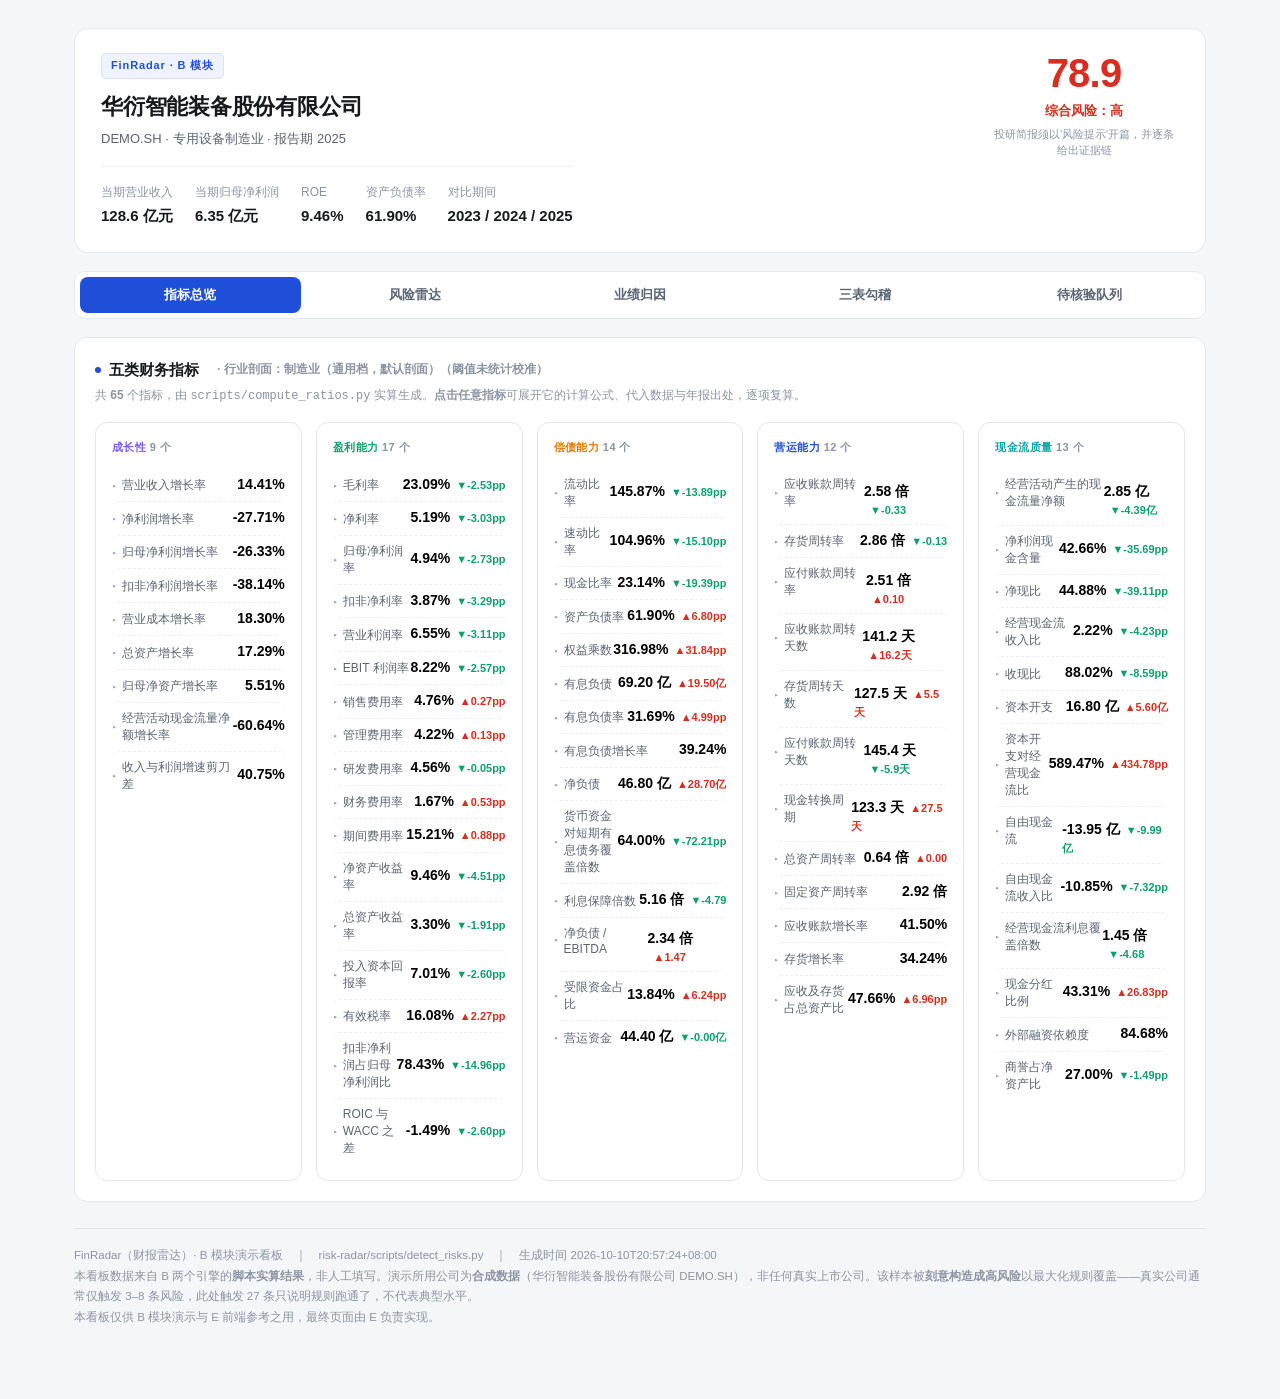
==== B_demo_dashboard.html @ 6bb314f5 "B 模块交付：财务指标计算 + 财务风险诊断（零依赖引擎 + 真实工行案例 + 三表勾稽）" ====
<!DOCTYPE html>
<html lang="zh-CN">
<head>
<meta charset="utf-8">
<meta name="viewport" content="width=device-width,initial-scale=1">
<title>FinRadar · B 模块演示看板 · 财务诊断与风险雷达</title>
<style>
:root{
  --bg:#f5f6f8; --card:#ffffff; --line:#e4e7ec; --line2:#eef0f3;
  --tx:#16191d; --tx2:#5b6472; --tx3:#8b94a3;
  --blue:#1f4fd8; --blue-l:#eef3ff;
  --red:#d92d20; --red-l:#fef3f2;
  --org:#e07b00; --org-l:#fff8ec;
  --grn:#0e9f6e; --grn-l:#ecfdf3;
  --gry:#98a2b3; --gry-l:#f4f6f8;
}
*{box-sizing:border-box;margin:0;padding:0}
body{background:var(--bg);color:var(--tx);
  font-family:-apple-system,BlinkMacSystemFont,"PingFang SC","Helvetica Neue","Microsoft YaHei",sans-serif;
  font-size:14px;line-height:1.6;-webkit-font-smoothing:antialiased}
.wrap{max-width:1180px;margin:0 auto;padding:28px 24px 72px}
a{color:var(--blue);text-decoration:none}

/* ---------- header ---------- */
.hero{background:var(--card);border:1px solid var(--line);border-radius:14px;padding:24px 26px;margin-bottom:18px}
.hero-top{display:flex;justify-content:space-between;align-items:flex-start;gap:24px;flex-wrap:wrap}
.tag{display:inline-block;font-size:11px;letter-spacing:.08em;color:var(--blue);background:var(--blue-l);
  border:1px solid #d7e2ff;border-radius:5px;padding:3px 9px;font-weight:600;margin-bottom:10px}
h1{font-size:22px;font-weight:700;letter-spacing:-.01em}
.sub{color:var(--tx2);font-size:13px;margin-top:5px}
.meta{display:flex;gap:22px;flex-wrap:wrap;margin-top:16px;padding-top:16px;border-top:1px solid var(--line2)}
.meta div{font-size:12px;color:var(--tx3)}
.meta b{display:block;font-size:15px;color:var(--tx);font-weight:600;margin-top:2px}
.gauge{text-align:center;min-width:132px}
.gauge .num{font-size:40px;font-weight:800;line-height:1;letter-spacing:-.02em}
.gauge .lv{font-size:13px;font-weight:700;margin-top:8px}
.gauge .hint{font-size:11px;color:var(--tx3);margin-top:4px;max-width:190px;line-height:1.5}

/* ---------- nav ---------- */
.nav{display:flex;gap:4px;background:var(--card);border:1px solid var(--line);border-radius:11px;
  padding:5px;margin-bottom:18px;position:sticky;top:12px;z-index:20}
.nav button{flex:1;border:0;background:transparent;padding:9px 6px;border-radius:8px;font-size:13px;
  color:var(--tx2);cursor:pointer;font-weight:600;font-family:inherit;transition:.15s}
.nav button:hover{background:var(--gry-l)}
.nav button.on{background:var(--blue);color:#fff}

/* ---------- generic ---------- */
section{display:none}
section.on{display:block}
.card{background:var(--card);border:1px solid var(--line);border-radius:13px;padding:20px;margin-bottom:16px}
.card h2{font-size:15px;font-weight:700;margin-bottom:4px;display:flex;align-items:center;gap:8px}
.card h2 .dot{width:6px;height:6px;border-radius:50%;background:var(--blue)}
.card .desc{font-size:12px;color:var(--tx3);margin-bottom:16px}
.card .warn{background:var(--blue-l);border:1px solid #d5e2ff;border-radius:8px;
  padding:10px 12px;font-size:12px;color:var(--tx2);margin-bottom:16px;line-height:1.65}
.mrow.na{opacity:.55}
.na-tag{font-size:10px;font-weight:700;color:var(--tx3);background:var(--gry-l);
  border:1px solid var(--line);border-radius:4px;padding:1px 6px}
.grid{display:grid;gap:14px}
.g4{grid-template-columns:repeat(4,1fr)}
.g2{grid-template-columns:repeat(2,1fr)}
.g5{grid-template-columns:repeat(5,1fr)}
@media(max-width:960px){.g4,.g5,.g2{grid-template-columns:repeat(2,1fr)}}

/* ---------- metric card ---------- */
.mc{background:var(--card);border:1px solid var(--line);border-radius:12px;padding:16px}
.mc .cat{font-size:11px;font-weight:700;letter-spacing:.04em;color:var(--blue);margin-bottom:12px}
.mc .cat.growth{color:#7a5af8}.mc .cat.profitability{color:#0e9f6e}
.mc .cat.solvency{color:#e07b00}.mc .cat.efficiency{color:#1f4fd8}.mc .cat.cashflow_quality{color:#0ba5a5}
.mrow{display:flex;justify-content:space-between;align-items:baseline;padding:7px 0;
  border-top:1px dashed var(--line2);width:100%;background:none;border-left:0;border-right:0;border-bottom:0;
  font-family:inherit;cursor:pointer;text-align:left;border-radius:6px;transition:background .12s}
.mrow:hover{background:var(--blue-l)}
.mrow:first-of-type{border-top:0}
.mrow:focus-visible{outline:2px solid var(--blue);outline-offset:2px}
.mrow .k{font-size:12px;color:var(--tx2);display:flex;align-items:center;gap:5px}
.mrow .k::before{content:'▸';font-size:9px;color:var(--tx3);transition:transform .15s}
.mrow[aria-expanded="true"]{background:var(--blue-l)}
.mrow[aria-expanded="true"] .k{color:var(--blue);font-weight:700}
.mrow[aria-expanded="true"] .k::before{transform:rotate(90deg);color:var(--blue)}
.mrow .v{font-variant-numeric:tabular-nums;font-weight:700;font-size:14px}
.mrow .d{font-size:11px;font-variant-numeric:tabular-nums;margin-left:6px;font-weight:600}
.up{color:var(--red)}.dn{color:var(--grn)}.flat{color:var(--tx3)}

/* ---------- 指标详情（点击展开） ---------- */
.mdet{background:var(--blue-l);border:1px solid #d5e2ff;border-radius:9px;
  padding:11px 13px;margin:6px 0 8px;animation:fadeIn .16s ease}
@keyframes fadeIn{from{opacity:0;transform:translateY(-3px)}to{opacity:1;transform:none}}
.mf{margin-bottom:9px}
.mf:last-of-type{margin-bottom:0}
.mdet-h{display:flex;align-items:baseline;justify-content:space-between;gap:10px;
  padding-bottom:8px;margin-bottom:10px;border-bottom:1px solid #d5e2ff}
.mdet-h b{font-size:13px;color:var(--tx)}
.mdet-c{font-size:10.5px;color:var(--tx3);font-family:ui-monospace,SFMono-Regular,Menlo,Consolas,monospace}
.mf .ml{display:block;font-size:10px;font-weight:700;letter-spacing:.05em;
  color:var(--blue);margin-bottom:4px}
.mf code{display:block;background:#fff;border:1px solid #e0e8ff;border-radius:6px;
  padding:6px 9px;font-size:11.5px;color:var(--tx2);line-height:1.55;
  font-family:ui-monospace,SFMono-Regular,Menlo,Consolas,monospace;word-break:break-all}
.mt{width:100%;border-collapse:collapse;font-size:11.5px}
.mt th{text-align:left;font-weight:700;color:var(--tx3);padding:3px 8px 4px 0;
  border-bottom:1px solid #dbe4fb;font-size:10px}
.mt td{padding:3px 8px 3px 0;color:var(--tx2);border-bottom:1px solid #e8eefc;vertical-align:top}
.mt tr:last-child td{border-bottom:0}
.mt .mv{text-align:right;font-variant-numeric:tabular-nums;font-weight:700;color:var(--tx);white-space:nowrap}
.mt .ms{color:var(--tx3);font-size:10.5px;white-space:nowrap}
.mnote{font-size:10.5px;color:var(--tx3);background:#fff;border:1px dashed #d5e2ff;
  border-radius:6px;padding:5px 8px;margin-top:8px;line-height:1.55}

/* ---------- risk summary ---------- */
.sum{display:grid;grid-template-columns:repeat(4,1fr);gap:12px;margin-bottom:16px}
@media(max-width:960px){.sum{grid-template-columns:repeat(2,1fr)}}
.sc{border:1px solid var(--line);border-radius:11px;padding:14px 16px;background:var(--card)}
.sc .l{font-size:12px;color:var(--tx3)}
.sc .n{font-size:26px;font-weight:800;margin-top:3px;font-variant-numeric:tabular-nums}
.sc.h .n{color:var(--red)}.sc.m .n{color:var(--org)}.sc.p .n{color:var(--grn)}.sc.x .n{color:var(--gry)}

.bar{display:flex;height:26px;border-radius:7px;overflow:hidden;margin:10px 0 8px;background:var(--line2)}
.bar span{display:block;height:100%}
.legend{display:flex;gap:16px;font-size:11px;color:var(--tx2);flex-wrap:wrap}
.legend i{display:inline-block;width:9px;height:9px;border-radius:2px;margin-right:5px;vertical-align:-1px}

table{width:100%;border-collapse:collapse;font-size:12px;margin-top:12px}
th{text-align:left;padding:8px 10px;background:var(--gry-l);color:var(--tx2);font-weight:600;
   border-bottom:1px solid var(--line);white-space:nowrap}
td{padding:8px 10px;border-bottom:1px solid var(--line2);font-variant-numeric:tabular-nums}
tr:last-child td{border-bottom:0}

/* ---------- risk item ---------- */
.filters{display:flex;gap:7px;flex-wrap:wrap;margin-bottom:14px}
.filters button{border:1px solid var(--line);background:var(--card);border-radius:8px;padding:6px 13px;
  font-size:12px;color:var(--tx2);cursor:pointer;font-weight:600;font-family:inherit}
.filters button.on{background:var(--tx);border-color:var(--tx);color:#fff}
.ri{border:1px solid var(--line);border-radius:11px;background:var(--card);margin-bottom:9px;overflow:hidden}
.ri.pass{opacity:.62}
.ri-head{display:flex;align-items:center;gap:11px;padding:13px 15px;cursor:pointer;user-select:none}
.ri-head:hover{background:#fafbfc}
.badge{flex:0 0 auto;font-size:11px;font-weight:700;border-radius:5px;padding:3px 8px;white-space:nowrap}
.b-high{background:var(--red-l);color:var(--red);border:1px solid #fda29b}
.b-medium{background:var(--org-l);color:var(--org);border:1px solid #f7d9a0}
.b-low{background:var(--grn-l);color:var(--grn);border:1px solid #a6f4c5}
.b-pass{background:var(--gry-l);color:var(--gry);border:1px solid var(--line)}
.b-ne{background:#f4f6f8;color:var(--tx2);border:1px solid var(--line);border-style:dashed}
.ri-title{flex:1;min-width:0}
.ri-title .t{font-size:13.5px;font-weight:600}
.ri-title .c{font-size:11px;color:var(--tx3);margin-top:1px}
.ri-id{font-size:11px;color:var(--tx3);font-weight:700;flex:0 0 auto}
.arrow{flex:0 0 auto;color:var(--tx3);font-size:11px;transition:transform .18s}
.ri.open .arrow{transform:rotate(90deg)}
.ri-body{display:none;padding:0 15px 16px;border-top:1px solid var(--line2)}
.ri.open .ri-body{display:block}
.expl{background:#fafbfc;border-left:3px solid var(--blue);border-radius:0 7px 7px 0;
  padding:11px 13px;margin:14px 0;font-size:13px;line-height:1.75}
.step{margin:14px 0}
.step .sh{font-size:12px;font-weight:700;color:var(--tx);margin-bottom:7px;display:flex;align-items:center;gap:7px}
.step .sn{width:17px;height:17px;border-radius:4px;background:var(--blue);color:#fff;font-size:10px;
  display:inline-flex;align-items:center;justify-content:center;font-weight:700}
.chips{display:flex;gap:7px;flex-wrap:wrap}
.chip{background:var(--gry-l);border:1px solid var(--line);border-radius:6px;padding:5px 9px;font-size:11.5px}
.chip b{font-weight:700;font-variant-numeric:tabular-nums}
.chip .pg{color:var(--blue);font-weight:600;margin-left:5px}
.fml{background:#0f1729;color:#c8d3e6;border-radius:8px;padding:11px 13px;font-size:12px;
  font-family:ui-monospace,SFMono-Regular,Menlo,monospace;overflow-x:auto;line-height:1.7}
.fml .cm{color:#6b7a99}
ul.acts{margin:0;padding-left:17px}
ul.acts li{font-size:12.5px;color:var(--tx2);margin-bottom:5px;line-height:1.65}
.tagline{font-size:11px;color:var(--tx3);margin-top:8px}

/* ---------- attribution ---------- */
.attr{display:grid;grid-template-columns:1fr 1fr;gap:14px}
@media(max-width:960px){.attr{grid-template-columns:1fr}}
.abox{border:1px solid var(--line);border-radius:11px;padding:15px}
.abox h3{font-size:13px;font-weight:700;margin-bottom:3px}
.abox p.h{font-size:11.5px;color:var(--tx3);margin-bottom:12px;line-height:1.6}
.wrow{display:flex;align-items:center;gap:10px;margin-bottom:8px;font-size:12px}
.wrow .wl{flex:0 0 92px;color:var(--tx2)}
.wrow .wb{flex:1;height:19px;background:var(--line2);border-radius:4px;position:relative;overflow:hidden}
.wrow .wf{position:absolute;top:0;height:100%;border-radius:4px}
.wrow .wv{flex:0 0 78px;text-align:right;font-variant-numeric:tabular-nums;font-weight:700}
.cb{display:flex;justify-content:space-between;padding:6px 0;border-bottom:1px dashed var(--line2);font-size:12.5px}
.cb:last-child{border-bottom:0}
.cb .ck{color:var(--tx2)}
.cb .cv{font-variant-numeric:tabular-nums;font-weight:700}
.cb.sum-row{border-top:1px solid var(--line);border-bottom:0;margin-top:4px;padding-top:9px;font-weight:700}

/* ---------- 三表勾稽 ---------- */
.kdet-btn{background:none;border:0;padding:0;font-family:inherit;font-size:11.5px;font-weight:700;
  color:var(--blue);cursor:pointer;border-radius:5px;transition:background .12s}
.kdet-btn:hover{background:var(--blue-l)}
.kdet-btn:focus-visible{outline:2px solid var(--blue);outline-offset:2px}
.kdet{background:var(--blue-l);border:1px solid #d5e2ff;border-radius:8px;padding:9px 11px;margin-top:7px}
.kdet .cb{border-bottom-color:#e8eefc;font-size:11.5px;padding:4px 0}
.kdet .cb .cv{white-space:nowrap}

/* ---------- queue ---------- */
.q{border:1px solid var(--line);border-left:3px solid var(--org);border-radius:0 9px 9px 0;
  padding:12px 14px;margin-bottom:9px;background:var(--card)}
.q .qt{font-size:13px;font-weight:600}
.q .qr{font-size:12px;color:var(--tx2);margin-top:4px;line-height:1.65}
.q .qs{font-size:11.5px;color:var(--tx3);margin-top:5px}
.empty{padding:26px;text-align:center;color:var(--tx3);font-size:13px;background:var(--gry-l);
  border-radius:10px;border:1px dashed var(--line)}
.foot{margin-top:26px;padding-top:16px;border-top:1px solid var(--line);font-size:11.5px;color:var(--tx3);line-height:1.8}
</style>
</head>
<body>
<div class="wrap">

  <div class="hero">
    <div class="hero-top">
      <div>
        <span class="tag">FinRadar · B 模块</span>
        <h1 id="co-name">—</h1>
        <div class="sub" id="co-sub">—</div>
        <div class="meta" id="co-meta"></div>
      </div>
      <div class="gauge">
        <div class="num" id="g-num">—</div>
        <div class="lv" id="g-lv">—</div>
        <div class="hint" id="g-hint">—</div>
      </div>
    </div>
  </div>

  <div class="nav">
    <button class="on" data-s="s1">指标总览</button>
    <button data-s="s2">风险雷达</button>
    <button data-s="s3">业绩归因</button>
    <button data-s="s5">三表勾稽</button>
    <button data-s="s4">待核验队列</button>
  </div>

  <!-- ============ 1. 指标总览 ============ -->
  <section id="s1" class="on">
    <div class="card">
      <h2><span class="dot"></span>五类财务指标<span id="m-prof" style="font-size:12px;font-weight:600;color:var(--tx3);margin-left:10px"></span></h2>
      <div class="desc">共 <b id="m-count">—</b> 个指标，由 <code>scripts/compute_ratios.py</code> 实算生成。<b>点击任意指标</b>可展开它的计算公式、代入数据与年报出处，逐项复算。</div>
      <div class="warn" id="m-note" style="display:none"></div>
      <div class="grid g5" id="m-grid"></div>
    </div>
  </section>

  <!-- ============ 2. 风险雷达 ============ -->
  <section id="s2">
    <div class="card">
      <h2><span class="dot" style="background:var(--red)"></span>风险概览</h2>
      <div class="desc">规则库 <code>risk_rules.json</code> 共 <b id="r-total">—</b> 条。未触发的规则同样输出，用于证明「查过且无异常」。</div>
      <div class="sum" id="r-sum"></div>
      <div class="bar" id="r-bar"></div>
      <div class="legend">
        <span><i style="background:var(--red)"></i>重大</span>
        <span><i style="background:var(--org)"></i>关注</span>
        <span><i style="background:var(--grn)"></i>通过</span>
        <span><i style="background:var(--gry)"></i>不可评估</span>
      </div>
      <table id="r-cat"><thead><tr><th>类别</th><th>触发</th><th>重大</th><th>关注</th><th>提示</th></tr></thead><tbody></tbody></table>
    </div>

    <div class="card">
      <h2><span class="dot" style="background:var(--org)"></span>风险清单</h2>
      <div class="desc">点击任意一条展开完整证据链：<b>数据 → 计算 → 出处 → 判断 → 归因 → 建议</b>。这是 E 前端「Risk Radar」页面的数据基础。</div>
      <div class="filters" id="filters">
        <button class="on" data-f="all">全部</button>
        <button data-f="high">重大</button>
        <button data-f="medium">关注</button>
        <button data-f="passed">通过</button>
        <button data-f="not_evaluable">不可评估</button>
      </div>
      <div id="r-list"></div>
    </div>
  </section>

  <!-- ============ 3. 业绩归因 ============ -->
  <section id="s3">
    <div class="card">
      <h2><span class="dot" style="background:#7a5af8"></span>三段业绩归因</h2>
      <div class="desc">分工文档要求 B 做「指标变动的原因分析、业绩归因」。三段分别回答：ROE 变动由什么驱动、利润变动由什么驱动、钱去哪了。</div>
      <div class="attr">
        <div class="abox">
          <h3>① 杜邦分解 —— ROE 变动由什么驱动</h3>
          <p class="h">ROE = 净利率 × 总资产周转率 × 权益乘数（平均口径，三项相乘严格闭合）</p>
          <div id="a-dupont"></div>
        </div>
        <div class="abox">
          <h3>② 营业利润桥 —— 利润变动由什么驱动</h3>
          <p class="h">规模效应 + 毛利率效应 + 费用率效应 + 其他 = Δ营业利润（单位：亿元）</p>
          <div id="a-bridge"></div>
        </div>
      </div>
      <div class="abox" style="margin-top:14px">
        <h3>③ 净利润 → 经营现金流桥 —— 利润和现金的缺口从哪来</h3>
        <p class="h">按间接法逐项拆解，最后一项倒轧。单位：亿元</p>
        <div id="a-cash"></div>
      </div>
    </div>
  </section>

  <!-- ============ 4. 待核验队列 ============ -->
  <section id="s4">
    <div class="card">
      <h2><span class="dot" style="background:var(--gry)"></span>待核验队列</h2>
      <div class="desc">所有「算不出来」的项目都停在这里，等待人工确认后重算下游。<b>绝不因为算不出来就默认安全。</b></div>
      <div id="q-list"></div>
    </div>
  </section>

  <!-- ============ 5. 三表勾稽自检 ============ -->
  <section id="s5">
    <div class="card">
      <h2><span class="dot" style="background:#0d9488"></span>三表勾稽自检</h2>
      <div class="desc">
        检验三张报表之间的恒等关系，用来<b>在算指标之前先验证抽取结果是否可信</b>。
        任一项差异超过对应科目绝对值的 <b>1%</b> 即判为不平，进待核验队列。
        <b>B 只负责查出不平，不自动修正</b>——修数归 A。
      </div>
      <div class="sum" id="k-sum"></div>
      <div id="k-list"></div>
    </div>
  </section>

  <div class="foot" id="foot"></div>
</div>

<script id="payload" type="application/json">{"diag":{"schema_version":"finradar.diagnosis/1.0","generated_at":"2026-10-10T20:57:23+08:00","generator":"financial-diagnosis/scripts/compute_ratios.py","company":{"name":"华衍智能装备股份有限公司","ticker":"DEMO.SH","industry":"专用设备制造业","report_period":"2025","report_source":"2025年年度报告"},"period":{"current":"2025","previous":"2024","all":["2023","2024","2025"]},"meta":{"default_unit":"亿元","currency":"CNY","periods":["2023","2024","2025"],"report_period":"2025","wacc":0.085,"days_in_year":365,"industry":"专用设备制造业","industry_gross_margin_benchmark":null,"audit_opinion":"标准无保留意见"},"industry_profile":"general","assumptions":{"wacc":0.085,"days_in_year":365.0,"average_balance":"所有周转率 / 回报率类指标的分母一律使用 (期初 + 期末) / 2","unit_normalized_to":"元"},"derived":{"2023":{"gross_profit":2440000000.0,"ebit":1020000000.0,"effective_tax_rate":0.134078,"ebitda":1805000000.0,"nopat":883240223.463687,"interest_bearing_debt":4460000000.0,"short_term_interest_bearing_debt":1980000000.0,"net_debt":1570000000.0,"invested_capital":10270000000.0,"working_capital":3959999999.999999,"ar_total":4040000000.0,"fcf":-218000000.0,"period_expense":1410000000.0},"2024":{"gross_profit":2880000000.000001,"ebit":1213000000.0,"effective_tax_rate":0.13806,"ebitda":2073000000.0,"nopat":1045533582.089552,"interest_bearing_debt":4970000000.0,"short_term_interest_bearing_debt":2320000000.0,"net_debt":1810000000.0,"invested_capital":11500000000.0,"working_capital":4440000000.0,"ar_total":4630000000.0,"fcf":-396000000.0,"period_expense":1611000000.0},"2025":{"gross_profit":2970000000.0,"ebit":1057000000.0,"effective_tax_rate":0.160804,"ebitda":1997000000.0,"nopat":887030150.753769,"interest_bearing_debt":6920000000.0,"short_term_interest_bearing_debt":3500000000.0,"net_debt":4680000000.0,"invested_capital":13810000000.0,"working_capital":4439999999.999998,"ar_total":6450000000.0,"fcf":-1395000000.0,"period_expense":1956000000.0}},"ratios":{"growth":{"revenue_growth":{"value":0.144128,"unit":"ratio","formula":"营业收入（本期）/ 营业收入（上期）- 1","inputs":{"revenue_t":12860000000.0,"revenue_t_1":11240000000.0},"prev":null,"delta":null,"higher_is_better":true,"status":"ok","inputs_prev":{"revenue_t":11240000000.0,"revenue_t_1":9860000000.0}},"net_income_growth":{"value":-0.277056,"unit":"ratio","formula":"净利润（本期）/ 净利润（上期）- 1","inputs":{"net_income_t":668000000.0,"net_income_t_1":924000000.0},"prev":null,"delta":null,"higher_is_better":true,"status":"ok","inputs_prev":{"net_income_t":924000000.0,"net_income_t_1":775000000.0}},"net_income_parent_growth":{"value":-0.263341,"unit":"ratio","formula":"归母净利润（本期）/ 归母净利润（上期）- 1","inputs":{"ni_parent_t":635000000.0,"ni_parent_t_1":862000000.0},"prev":null,"delta":null,"higher_is_better":true,"status":"ok","inputs_prev":{"ni_parent_t":null,"ni_parent_t_1":null}},"net_income_deducted_growth":{"value":-0.381366,"unit":"ratio","formula":"扣非净利润（本期）/ 扣非净利润（上期）- 1","inputs":{"ni_ded_t":498000000.0,"ni_ded_t_1":805000000.0},"prev":null,"delta":null,"higher_is_better":true,"status":"ok","inputs_prev":{"ni_ded_t":null,"ni_ded_t_1":null}},"cost_of_revenue_growth":{"value":0.183014,"unit":"ratio","formula":"营业成本（本期）/ 营业成本（上期）- 1","inputs":{"cogs_t":9890000000.0,"cogs_t_1":8359999999.999999},"prev":null,"delta":null,"status":"ok","inputs_prev":{"cogs_t":null,"cogs_t_1":null}},"total_assets_growth":{"value":0.172932,"unit":"ratio","formula":"总资产（本期）/ 总资产（上期）- 1","inputs":{"ta_t":21840000000.0,"ta_t_1":18620000000.0},"prev":null,"delta":null,"status":"ok","inputs_prev":{"ta_t":null,"ta_t_1":null}},"equity_parent_growth":{"value":0.05513,"unit":"ratio","formula":"归母净资产（本期）/ 归母净资产（上期）- 1","inputs":{"eq_t":6890000000.000001,"eq_t_1":6530000000.0},"prev":null,"delta":null,"status":"ok","inputs_prev":{"eq_t":null,"eq_t_1":null}},"ocf_growth":{"value":-0.606354,"unit":"ratio","formula":"经营活动现金流量净额（本期）/ 经营活动现金流量净额（上期）- 1","inputs":{"ocf_t":285000000.0,"ocf_t_1":724000000.0},"prev":null,"delta":null,"higher_is_better":true,"status":"ok","inputs_prev":{"ocf_t":724000000.0,"ocf_t_1":642000000.0}},"profit_revenue_scissors":{"value":0.407469,"unit":"ratio","formula":"收入增速 - 归母净利润增速（>0 表示增收不增利）","inputs":{"revenue_growth":0.144128,"net_income_parent_growth":-0.263341},"prev":null,"delta":null,"higher_is_better":false,"status":"ok","inputs_prev":{"revenue_growth":null,"net_income_parent_growth":null}}},"profitability":{"gross_margin":{"value":0.230949,"unit":"ratio","formula":"(营业收入 - 营业成本) / 营业收入","inputs":{"revenue":12860000000.0,"cost_of_revenue":9890000000.0},"prev":0.256228,"delta":-0.025279,"higher_is_better":true,"status":"ok","inputs_prev":{"revenue":11240000000.0,"cost_of_revenue":8359999999.999999}},"net_margin":{"value":0.051944,"unit":"ratio","formula":"净利润 / 营业收入","inputs":{"net_income":668000000.0,"revenue":12860000000.0},"prev":0.082206,"delta":-0.030262,"higher_is_better":true,"status":"ok","inputs_prev":{"net_income":924000000.0,"revenue":11240000000.0}},"net_margin_parent":{"value":0.049378,"unit":"ratio","formula":"归母净利润 / 营业收入","inputs":{"net_income_parent":635000000.0,"revenue":12860000000.0},"prev":0.07669,"delta":-0.027312,"higher_is_better":true,"status":"ok","inputs_prev":{"net_income_parent":862000000.0,"revenue":11240000000.0}},"net_margin_deducted":{"value":0.038725,"unit":"ratio","formula":"扣非净利润 / 营业收入","inputs":{"net_income_deducted":498000000.0,"revenue":12860000000.0},"prev":0.071619,"delta":-0.032894,"higher_is_better":true,"status":"ok","inputs_prev":{"net_income_deducted":805000000.0,"revenue":11240000000.0}},"operating_margin":{"value":0.065474,"unit":"ratio","formula":"营业利润 / 营业收入","inputs":{"operating_profit":842000000.0,"revenue":12860000000.0},"prev":0.09653,"delta":-0.031056,"higher_is_better":true,"status":"ok","inputs_prev":{"operating_profit":1085000000.0,"revenue":11240000000.0}},"ebit_margin":{"value":0.082193,"unit":"ratio","formula":"EBIT / 营业收入，EBIT = 营业利润 + 财务费用","inputs":{"ebit":1057000000.0,"revenue":12860000000.0},"prev":0.107918,"delta":-0.025725,"higher_is_better":true,"status":"ok","inputs_prev":{"ebit":1213000000.0,"revenue":11240000000.0}},"selling_expense_ratio":{"value":0.047589,"unit":"ratio","formula":"销售费用 / 营业收入","inputs":{"selling_expense":612000000.0,"revenue":12860000000.0},"prev":0.044929,"delta":0.002661,"higher_is_better":false,"status":"ok","inputs_prev":{"selling_expense":505000000.0,"revenue":11240000000.0}},"admin_expense_ratio":{"value":0.042224,"unit":"ratio","formula":"管理费用 / 营业收入","inputs":{"admin_expense":543000000.0,"revenue":12860000000.0},"prev":0.040925,"delta":0.001299,"higher_is_better":false,"status":"ok","inputs_prev":{"admin_expense":460000000.0,"revenue":11240000000.0}},"rd_expense_ratio":{"value":0.045568,"unit":"ratio","formula":"研发费用 / 营业收入","inputs":{"rd_expense":586000000.0,"revenue":12860000000.0},"prev":0.046085,"delta":-0.000518,"status":"ok","inputs_prev":{"rd_expense":518000000.0,"revenue":11240000000.0}},"finance_expense_ratio":{"value":0.016719,"unit":"ratio","formula":"财务费用 / 营业收入","inputs":{"finance_expense":215000000.0,"revenue":12860000000.0},"prev":0.011388,"delta":0.005331,"higher_is_better":false,"status":"ok","inputs_prev":{"finance_expense":128000000.0,"revenue":11240000000.0}},"period_expense_ratio":{"value":0.1521,"unit":"ratio","formula":"(销售+管理+研发+财务费用) / 营业收入","inputs":{"period_expense":1956000000.0,"revenue":12860000000.0},"prev":0.143327,"delta":0.008772,"higher_is_better":false,"status":"ok","inputs_prev":{"period_expense":1611000000.0,"revenue":11240000000.0}},"roe":{"value":0.094635,"unit":"ratio","formula":"归母净利润 / ((期初归母净资产 + 期末归母净资产) / 2)","inputs":{"net_income_parent":635000000.0,"avg_equity_parent":6710000000.0},"prev":0.139708,"delta":-0.045073,"higher_is_better":true,"status":"ok","inputs_prev":{"net_income_parent":862000000.0,"avg_equity_parent":6170000000.0}},"roa":{"value":0.03302,"unit":"ratio","formula":"净利润 / 平均总资产（净利润含少数股东损益，与总资产口径匹配）","inputs":{"net_income":668000000.0,"avg_total_assets":20230000000.0},"prev":0.0521,"delta":-0.01908,"higher_is_better":true,"status":"ok","inputs_prev":{"net_income":924000000.0,"avg_total_assets":17735000000.0}},"roic":{"value":0.070093,"unit":"ratio","formula":"NOPAT / 平均投入资本；NOPAT = EBIT x (1 - 有效税率)；投入资本 = 有息负债 + 归母净资产","inputs":{"nopat":887030150.753769,"avg_invested_capital":12655000000.0},"prev":0.096053,"delta":-0.025959,"higher_is_better":true,"status":"ok","inputs_prev":{"nopat":1045533582.089552,"avg_invested_capital":null}},"effective_tax_rate":{"value":0.160804,"unit":"ratio","formula":"所得税费用 / 利润总额","inputs":{"income_tax_expense":128000000.0,"pretax_profit":796000000.0},"prev":0.13806,"delta":0.022744,"status":"ok","inputs_prev":{"income_tax_expense":148000000.0,"pretax_profit":1072000000.0}},"deducted_to_parent":{"value":0.784252,"unit":"ratio","formula":"扣非净利润 / 归母净利润（衡量盈利含金量）","inputs":{"net_income_deducted":498000000.0,"net_income_parent":635000000.0},"prev":0.933875,"delta":-0.149623,"higher_is_better":true,"status":"ok","inputs_prev":{"net_income_deducted":805000000.0,"net_income_parent":862000000.0}},"roic_minus_wacc":{"value":-0.014907,"unit":"ratio","formula":"ROIC - WACC（<0 表示当期未创造经济价值）","inputs":{"roic":0.070093,"wacc":0.085},"prev":0.011053,"delta":-0.025959,"higher_is_better":true,"status":"ok","inputs_prev":{"roic":null,"wacc":0.085}}},"solvency":{"current_ratio":{"value":1.458678,"unit":"ratio","formula":"流动资产 / 流动负债","inputs":{"total_current_assets":14119999999.999998,"total_current_liabilities":9680000000.0},"prev":1.597577,"delta":-0.1389,"higher_is_better":true,"status":"ok","inputs_prev":{"total_current_assets":11870000000.0,"total_current_liabilities":7430000000.0}},"quick_ratio":{"value":1.049587,"unit":"ratio","formula":"(流动资产 - 存货) / 流动负债","inputs":{"total_current_assets":14119999999.999998,"inventory":3960000000.0,"total_current_liabilities":9680000000.0},"prev":1.200538,"delta":-0.150952,"higher_is_better":true,"status":"ok","inputs_prev":{"total_current_assets":11870000000.0,"inventory":2950000000.0,"total_current_liabilities":7430000000.0}},"cash_ratio":{"value":0.231405,"unit":"ratio","formula":"货币资金 / 流动负债","inputs":{"cash_and_equivalents":2240000000.0,"total_current_liabilities":9680000000.0},"prev":0.425303,"delta":-0.193898,"higher_is_better":true,"status":"ok","inputs_prev":{"cash_and_equivalents":3160000000.0,"total_current_liabilities":7430000000.0}},"debt_to_assets":{"value":0.619048,"unit":"ratio","formula":"总负债 / 总资产","inputs":{"total_liabilities":13519999999.999998,"total_assets":21840000000.0},"prev":0.55102,"delta":0.068027,"higher_is_better":false,"status":"ok","inputs_prev":{"total_liabilities":10260000000.0,"total_assets":18620000000.0}},"equity_multiplier":{"value":3.169811,"unit":"ratio","formula":"总资产 / 归母净资产（期末口径，杜邦分解用平均口径）","inputs":{"total_assets":21840000000.0,"equity_parent":6890000000.000001},"prev":2.851455,"delta":0.318356,"status":"ok","inputs_prev":{"total_assets":18620000000.0,"equity_parent":6530000000.0}},"interest_bearing_debt":{"value":6920000000.0,"unit":"CNY","formula":"短期借款 + 一年内到期非流动负债 + 长期借款 + 应付债券","inputs":{"short_term_borrowings":2860000000.0,"current_portion_lt_debt":640000000.0,"long_term_borrowings":3420000000.0,"bonds_payable":0.0},"prev":4970000000.0,"delta":1950000000.0,"status":"ok","inputs_prev":{"short_term_borrowings":1840000000.0,"current_portion_lt_debt":480000000.0,"long_term_borrowings":2650000000.0,"bonds_payable":0.0}},"interest_bearing_debt_ratio":{"value":0.31685,"unit":"ratio","formula":"有息负债 / 总资产","inputs":{"interest_bearing_debt":6920000000.0,"total_assets":21840000000.0},"prev":0.266917,"delta":0.049933,"higher_is_better":false,"status":"ok","inputs_prev":{"interest_bearing_debt":4970000000.0,"total_assets":18620000000.0}},"interest_bearing_debt_growth":{"value":0.392354,"unit":"ratio","formula":"有息负债（本期）/ 有息负债（上期）- 1","inputs":{"ibd_t":6920000000.0,"ibd_t_1":4970000000.0},"prev":null,"delta":null,"higher_is_better":false,"status":"ok","inputs_prev":{"ibd_t":null,"ibd_t_1":null}},"net_debt":{"value":4680000000.0,"unit":"CNY","formula":"有息负债 - 货币资金","inputs":{"interest_bearing_debt":6920000000.0,"cash_and_equivalents":2240000000.0},"prev":1810000000.0,"delta":2870000000.0,"status":"ok","inputs_prev":{"interest_bearing_debt":4970000000.0,"cash_and_equivalents":3160000000.0}},"cash_to_short_term_debt":{"value":0.64,"unit":"ratio","formula":"货币资金 / (短期借款 + 一年内到期非流动负债)","inputs":{"cash_and_equivalents":2240000000.0,"short_term_interest_bearing_debt":3500000000.0},"prev":1.362069,"delta":-0.722069,"higher_is_better":true,"status":"ok","inputs_prev":{"cash_and_equivalents":3160000000.0,"short_term_interest_bearing_debt":2320000000.0}},"interest_coverage":{"value":5.156098,"unit":"x","formula":"EBIT / 利息费用","inputs":{"ebit":1057000000.0,"interest_expense":205000000.0},"prev":9.942623,"delta":-4.786525,"higher_is_better":true,"status":"ok","inputs_prev":{"ebit":1213000000.0,"interest_expense":122000000.0}},"net_debt_to_ebitda":{"value":2.343515,"unit":"x","formula":"净负债 / EBITDA","inputs":{"net_debt":4680000000.0,"ebitda":1997000000.0},"prev":0.873131,"delta":1.470385,"higher_is_better":false,"status":"ok","inputs_prev":{"net_debt":1810000000.0,"ebitda":2073000000.0}},"restricted_cash_ratio":{"value":0.138393,"unit":"ratio","formula":"受限货币资金 / 货币资金","inputs":{"restricted_cash":310000000.0,"cash_and_equivalents":2240000000.0},"prev":0.075949,"delta":0.062443,"higher_is_better":false,"status":"ok","inputs_prev":{"restricted_cash":240000000.0,"cash_and_equivalents":3160000000.0}},"working_capital":{"value":4439999999.999998,"unit":"CNY","formula":"流动资产 - 流动负债","inputs":{"total_current_assets":14119999999.999998,"total_current_liabilities":9680000000.0},"prev":4440000000.0,"delta":-2e-06,"status":"ok","inputs_prev":{"total_current_assets":11870000000.0,"total_current_liabilities":7430000000.0}}},"efficiency":{"ar_turnover":{"value":2.584925,"unit":"x","formula":"营业收入 / 平均应收账款","inputs":{"revenue":12860000000.0,"avg_accounts_receivable":4975000000.0},"prev":2.919481,"delta":-0.334556,"higher_is_better":true,"status":"ok","inputs_prev":{"revenue":11240000000.0,"avg_accounts_receivable":3850000000.0}},"inventory_turnover":{"value":2.862518,"unit":"x","formula":"营业成本 / 平均存货","inputs":{"cost_of_revenue":9890000000.0,"avg_inventory":3455000000.0},"prev":2.991055,"delta":-0.128537,"higher_is_better":true,"status":"ok","inputs_prev":{"cost_of_revenue":8359999999.999999,"avg_inventory":2795000000.0}},"ap_turnover":{"value":2.510152,"unit":"x","formula":"营业成本 / 平均应付账款","inputs":{"cost_of_revenue":9890000000.0,"avg_accounts_payable":3940000000.0},"prev":2.412698,"delta":0.097454,"status":"ok","inputs_prev":{"cost_of_revenue":8359999999.999999,"avg_accounts_payable":3465000000.0}},"dso":{"value":141.203344,"unit":"days","formula":"365 / 应收账款周转率（应收账款口径，不含票据与合同资产）","inputs":{"days":365.0,"ar_turnover":2.584925},"prev":125.022242,"delta":16.181102,"higher_is_better":false,"status":"ok","inputs_prev":{"days":365.0,"ar_turnover":null}},"dio":{"value":127.510111,"unit":"days","formula":"365 / 存货周转率","inputs":{"days":365.0,"inventory_turnover":2.862518},"prev":122.030502,"delta":5.479609,"higher_is_better":false,"status":"ok","inputs_prev":{"days":365.0,"inventory_turnover":null}},"dpo":{"value":145.409505,"unit":"days","formula":"365 / 应付账款周转率","inputs":{"days":365.0,"ap_turnover":2.510152},"prev":151.282895,"delta":-5.87339,"status":"ok","inputs_prev":{"days":365.0,"ap_turnover":null}},"cash_conversion_cycle":{"value":123.30395,"unit":"days","formula":"DSO + DIO - DPO","inputs":{"dso":141.203344,"dio":127.510111,"dpo":145.409505},"prev":95.76985,"delta":27.534101,"higher_is_better":false,"status":"ok","inputs_prev":{"dso":null,"dio":null,"dpo":null}},"total_asset_turnover":{"value":0.63569,"unit":"x","formula":"营业收入 / 平均总资产","inputs":{"revenue":12860000000.0,"avg_total_assets":20230000000.0},"prev":0.633775,"delta":0.001915,"higher_is_better":true,"status":"ok","inputs_prev":{"revenue":11240000000.0,"avg_total_assets":17735000000.0}},"fixed_asset_turnover":{"value":2.91941,"unit":"x","formula":"营业收入 / 平均固定资产","inputs":{"revenue":12860000000.0,"avg_fixed_assets":4405000000.0},"prev":null,"delta":null,"higher_is_better":true,"status":"ok","inputs_prev":{"revenue":11240000000.0,"avg_fixed_assets":4100000000.0}},"accounts_receivable_growth":{"value":0.415049,"unit":"ratio","formula":"应收账款（本期）/ 应收账款（上期）- 1","inputs":{"ar_t":5830000000.0,"ar_t_1":4120000000.0},"prev":null,"delta":null,"higher_is_better":false,"status":"ok","inputs_prev":{"ar_t":null,"ar_t_1":null}},"inventory_growth":{"value":0.342373,"unit":"ratio","formula":"存货（本期）/ 存货（上期）- 1","inputs":{"inv_t":3960000000.0,"inv_t_1":2950000000.0},"prev":null,"delta":null,"higher_is_better":false,"status":"ok","inputs_prev":{"inv_t":null,"inv_t_1":null}},"ar_and_inventory_to_assets":{"value":0.476648,"unit":"ratio","formula":"(应收账款+应收票据+合同资产+存货) / 总资产","inputs":{"ar_total":6450000000.0,"inventory":3960000000.0,"total_assets":21840000000.0},"prev":0.407089,"delta":0.069559,"higher_is_better":false,"status":"ok","inputs_prev":{"ar_total":4630000000.0,"inventory":2950000000.0,"total_assets":18620000000.0}}},"cashflow_quality":{"ocf":{"value":285000000.0,"unit":"CNY","formula":"经营活动产生的现金流量净额（原值）","inputs":{"ocf":285000000.0},"prev":724000000.0,"delta":-439000000.0,"higher_is_better":true,"status":"ok","inputs_prev":{"ocf":724000000.0}},"ocf_to_net_income":{"value":0.426647,"unit":"ratio","formula":"经营活动现金流净额 / 净利润","inputs":{"ocf":285000000.0,"net_income":668000000.0},"prev":0.78355,"delta":-0.356903,"higher_is_better":true,"status":"ok","inputs_prev":{"ocf":724000000.0,"net_income":924000000.0}},"ocf_to_net_income_parent":{"value":0.448819,"unit":"ratio","formula":"经营活动现金流净额 / 归母净利润（净现比）","inputs":{"ocf":285000000.0,"net_income_parent":635000000.0},"prev":0.839907,"delta":-0.391088,"higher_is_better":true,"status":"ok","inputs_prev":{"ocf":724000000.0,"net_income_parent":862000000.0}},"ocf_to_revenue":{"value":0.022162,"unit":"ratio","formula":"经营活动现金流净额 / 营业收入","inputs":{"ocf":285000000.0,"revenue":12860000000.0},"prev":0.064413,"delta":-0.042251,"higher_is_better":true,"status":"ok","inputs_prev":{"ocf":724000000.0,"revenue":11240000000.0}},"sales_cash_ratio":{"value":0.880249,"unit":"ratio","formula":"销售商品、提供劳务收到的现金 / 营业收入（收现比）","inputs":{"cash_received_from_sales":11320000000.0,"revenue":12860000000.0},"prev":0.966192,"delta":-0.085943,"higher_is_better":true,"status":"ok","inputs_prev":{"cash_received_from_sales":10860000000.0,"revenue":11240000000.0}},"capex":{"value":1680000000.0,"unit":"CNY","formula":"购建固定资产、无形资产等支付的现金","inputs":{"capex":1680000000.0},"prev":1120000000.0,"delta":560000000.0,"status":"ok","inputs_prev":{"capex":1120000000.0}},"capex_to_ocf":{"value":5.894737,"unit":"ratio","formula":"资本开支 / 经营活动现金流净额（>1 表示投资靠外部融资输血）","inputs":{"capex":1680000000.0,"ocf":285000000.0},"prev":1.546961,"delta":4.347776,"higher_is_better":false,"status":"ok","inputs_prev":{"capex":1120000000.0,"ocf":724000000.0}},"free_cash_flow":{"value":-1395000000.0,"unit":"CNY","formula":"经营活动现金流净额 - 资本开支","inputs":{"ocf":285000000.0,"capex":1680000000.0},"prev":-396000000.0,"delta":-999000000.0,"higher_is_better":true,"status":"ok","inputs_prev":{"ocf":724000000.0,"capex":1120000000.0}},"fcf_to_revenue":{"value":-0.108476,"unit":"ratio","formula":"自由现金流 / 营业收入","inputs":{"fcf":-1395000000.0,"revenue":12860000000.0},"prev":-0.035231,"delta":-0.073245,"higher_is_better":true,"status":"ok","inputs_prev":{"fcf":-396000000.0,"revenue":11240000000.0}},"ocf_to_interest_paid":{"value":1.454082,"unit":"x","formula":"经营活动现金流净额 / 已付利息","inputs":{"ocf":285000000.0,"interest_paid":196000000.0},"prev":6.135593,"delta":-4.681512,"higher_is_better":true,"status":"ok","inputs_prev":{"ocf":724000000.0,"interest_paid":118000000.0}},"payout_ratio":{"value":0.433071,"unit":"ratio","formula":"已派发现金股利 / 归母净利润","inputs":{"dividend_paid":275000000.0,"net_income_parent":635000000.0},"prev":0.164733,"delta":0.268338,"status":"ok","inputs_prev":{"dividend_paid":142000000.0,"net_income_parent":862000000.0}},"cf_financing_dependency":{"value":0.846774,"unit":"ratio","formula":"(投资现金流出 - 经营现金流) / 投资现金流出，>0 说明投资缺口需外部融资弥补","inputs":{"cf_investing":-1860000000.0,"ocf":285000000.0},"prev":null,"delta":null,"higher_is_better":false,"status":"ok","inputs_prev":{"cf_investing":-1240000000.0,"ocf":724000000.0}},"goodwill_to_equity":{"value":0.269956,"unit":"ratio","formula":"商誉 / 归母净资产（商誉占归母净资产比，供风险诊断使用）","inputs":{"goodwill":1860000000.0,"equity_parent":6890000000.000001},"prev":0.284839,"delta":-0.014883,"higher_is_better":false,"status":"ok","inputs_prev":{"goodwill":1860000000.0,"equity_parent":6530000000.0}}},"banking":{}},"checks":{"schema":"三表勾稽自检","tolerance_pct":0.01,"tolerance_basis":"差异 |左 − 右| 超过对应科目绝对值的 1% 视为不平","policy":"B 只查出不平，不自动修正；不平项写入 review_queue 交回 A 核对抽取结果","overall":"balanced","summary":{"total":11,"balanced":11,"imbalanced":0,"not_evaluable":0},"items":[{"id":"bs_balance","name":"资产负债表平衡","statement":"资产负债表","period":"2023","formula":"总资产 = 总负债 + 归母股东权益 + 少数股东权益","formula_symbolic":"total_assets - (total_liabilities + equity_parent + minority_interest)","status":"balanced","left":16850000000.0,"right":16850000000.0,"diff":0.0,"diff_pct":0.0,"tolerance_pct":0.01,"tolerance_abs":168500000.0,"tolerance_basis":16850000000.0,"inputs":{"总资产":{"value":16850000000.0,"unit":"元","unit_normalized":"元","display_value":168.5,"display_unit":"亿元","source":"2023年年度报告","page":81,"derived":false},"总负债":{"value":9540000000.0,"unit":"元","unit_normalized":"元","display_value":95.4,"display_unit":"亿元","source":"2023年年度报告","page":81,"derived":false},"归母股东权益":{"value":5810000000.0,"unit":"元","unit_normalized":"元","display_value":58.1,"display_unit":"亿元","source":"2023年年度报告","page":81,"derived":false},"少数股东权益":{"value":1499999999.999999,"derived":true,"derived_from":"所有者权益合计 − 归母股东权益","display_value":15.0,"display_unit":"亿元","source":null,"page":null}}},{"id":"bs_balance","name":"资产负债表平衡","statement":"资产负债表","period":"2024","formula":"总资产 = 总负债 + 归母股东权益 + 少数股东权益","formula_symbolic":"total_assets - (total_liabilities + equity_parent + minority_interest)","status":"balanced","left":18620000000.0,"right":18620000000.0,"diff":0.0,"diff_pct":0.0,"tolerance_pct":0.01,"tolerance_abs":186200000.0,"tolerance_basis":18620000000.0,"inputs":{"总资产":{"value":18620000000.0,"unit":"元","unit_normalized":"元","display_value":186.2,"display_unit":"亿元","source":"2024年年度报告","page":80,"derived":false},"总负债":{"value":10260000000.0,"unit":"元","unit_normalized":"元","display_value":102.6,"display_unit":"亿元","source":"2024年年度报告","page":80,"derived":false},"归母股东权益":{"value":6530000000.0,"unit":"元","unit_normalized":"元","display_value":65.3,"display_unit":"亿元","source":"2024年年度报告","page":80,"derived":false},"少数股东权益":{"value":1829999999.999999,"derived":true,"derived_from":"所有者权益合计 − 归母股东权益","display_value":18.3,"display_unit":"亿元","source":null,"page":null}}},{"id":"bs_balance","name":"资产负债表平衡","statement":"资产负债表","period":"2025","formula":"总资产 = 总负债 + 归母股东权益 + 少数股东权益","formula_symbolic":"total_assets - (total_liabilities + equity_parent + minority_interest)","status":"balanced","left":21840000000.0,"right":21840000000.0,"diff":0.0,"diff_pct":0.0,"tolerance_pct":0.01,"tolerance_abs":218400000.0,"tolerance_basis":21840000000.0,"inputs":{"总资产":{"value":21840000000.0,"unit":"元","unit_normalized":"元","display_value":218.4,"display_unit":"亿元","source":"2025年年度报告","page":81,"derived":false},"总负债":{"value":13519999999.999998,"unit":"元","unit_normalized":"元","display_value":135.2,"display_unit":"亿元","source":"2025年年度报告","page":81,"derived":false},"归母股东权益":{"value":6890000000.000001,"unit":"元","unit_normalized":"元","display_value":68.9,"display_unit":"亿元","source":"2025年年度报告","page":81,"derived":false},"少数股东权益":{"value":1429999999.999999,"derived":true,"derived_from":"所有者权益合计 − 归母股东权益","display_value":14.3,"display_unit":"亿元","source":null,"page":null}}},{"id":"is_tax_bridge","name":"利润表勾稽·利润总额→净利润","statement":"利润表","period":"2023","formula":"利润总额 − 所得税费用 = 净利润","formula_symbolic":"pretax_profit - income_tax_expense - net_income","status":"balanced","left":775000000.0,"right":775000000.0,"diff":-0.0,"diff_pct":-0.0,"tolerance_pct":0.01,"tolerance_abs":8950000.0,"tolerance_basis":895000000.0,"inputs":{"利润总额":{"value":895000000.0,"unit":"元","unit_normalized":"元","display_value":8.95,"display_unit":"亿元","source":"2023年年度报告","page":83,"derived":false},"所得税费用":{"value":120000000.0,"unit":"元","unit_normalized":"元","display_value":1.2,"display_unit":"亿元","source":"2023年年度报告","page":115,"derived":false},"净利润":{"value":775000000.0,"unit":"元","unit_normalized":"元","display_value":7.75,"display_unit":"亿元","source":"2023年年度报告","page":83,"derived":false}}},{"id":"is_tax_bridge","name":"利润表勾稽·利润总额→净利润","statement":"利润表","period":"2024","formula":"利润总额 − 所得税费用 = 净利润","formula_symbolic":"pretax_profit - income_tax_expense - net_income","status":"balanced","left":924000000.0,"right":924000000.0,"diff":0.0,"diff_pct":0.0,"tolerance_pct":0.01,"tolerance_abs":10720000.0,"tolerance_basis":1072000000.0,"inputs":{"利润总额":{"value":1072000000.0,"unit":"元","unit_normalized":"元","display_value":10.72,"display_unit":"亿元","source":"2024年年度报告","page":82,"derived":false},"所得税费用":{"value":148000000.0,"unit":"元","unit_normalized":"元","display_value":1.48,"display_unit":"亿元","source":"2024年年度报告","page":116,"derived":false},"净利润":{"value":924000000.0,"unit":"元","unit_normalized":"元","display_value":9.24,"display_unit":"亿元","source":"2024年年度报告","page":82,"derived":false}}},{"id":"is_tax_bridge","name":"利润表勾稽·利润总额→净利润","statement":"利润表","period":"2025","formula":"利润总额 − 所得税费用 = 净利润","formula_symbolic":"pretax_profit - income_tax_expense - net_income","status":"balanced","left":668000000.0,"right":668000000.0,"diff":0.0,"diff_pct":0.0,"tolerance_pct":0.01,"tolerance_abs":7960000.0,"tolerance_basis":796000000.0,"inputs":{"利润总额":{"value":796000000.0,"unit":"元","unit_normalized":"元","display_value":7.96,"display_unit":"亿元","source":"2025年年度报告","page":83,"derived":false},"所得税费用":{"value":128000000.0,"unit":"元","unit_normalized":"元","display_value":1.28,"display_unit":"亿元","source":"2025年年度报告","page":118,"derived":false},"净利润":{"value":668000000.0,"unit":"元","unit_normalized":"元","display_value":6.68,"display_unit":"亿元","source":"2025年年度报告","page":83,"derived":false}}},{"id":"is_minority_split","name":"利润表勾稽·净利润→归母+少数股东","statement":"利润表","period":"2023","formula":"净利润 − 归母净利润 = 少数股东损益（与附注独立披露值核对）","formula_symbolic":"(net_income - net_income_parent) - minority_pnl","status":"balanced","left":33000000.0,"right":33000000.0,"diff":0.0,"diff_pct":0.0,"tolerance_pct":0.01,"tolerance_abs":7750000.0,"tolerance_basis":775000000.0,"inputs":{"净利润":{"value":775000000.0,"unit":"元","unit_normalized":"元","display_value":7.75,"display_unit":"亿元","source":"2023年年度报告","page":83,"derived":false},"归母净利润":{"value":742000000.0,"unit":"元","unit_normalized":"元","display_value":7.42,"display_unit":"亿元","source":"2023年年度报告","page":83,"derived":false},"少数股东损益（独立披露）":{"value":33000000.0,"unit":"元","unit_normalized":"元","display_value":0.33,"display_unit":"亿元","source":"2023年年度报告","page":83,"derived":false}}},{"id":"is_minority_split","name":"利润表勾稽·净利润→归母+少数股东","statement":"利润表","period":"2024","formula":"净利润 − 归母净利润 = 少数股东损益（与附注独立披露值核对）","formula_symbolic":"(net_income - net_income_parent) - minority_pnl","status":"balanced","left":62000000.0,"right":62000000.0,"diff":0.0,"diff_pct":0.0,"tolerance_pct":0.01,"tolerance_abs":9240000.0,"tolerance_basis":924000000.0,"inputs":{"净利润":{"value":924000000.0,"unit":"元","unit_normalized":"元","display_value":9.24,"display_unit":"亿元","source":"2024年年度报告","page":82,"derived":false},"归母净利润":{"value":862000000.0,"unit":"元","unit_normalized":"元","display_value":8.62,"display_unit":"亿元","source":"2024年年度报告","page":82,"derived":false},"少数股东损益（独立披露）":{"value":62000000.0,"unit":"元","unit_normalized":"元","display_value":0.62,"display_unit":"亿元","source":"2024年年度报告","page":82,"derived":false}}},{"id":"is_minority_split","name":"利润表勾稽·净利润→归母+少数股东","statement":"利润表","period":"2025","formula":"净利润 − 归母净利润 = 少数股东损益（与附注独立披露值核对）","formula_symbolic":"(net_income - net_income_parent) - minority_pnl","status":"balanced","left":33000000.0,"right":33000000.0,"diff":0.0,"diff_pct":0.0,"tolerance_pct":0.01,"tolerance_abs":6680000.0,"tolerance_basis":668000000.0,"inputs":{"净利润":{"value":668000000.0,"unit":"元","unit_normalized":"元","display_value":6.68,"display_unit":"亿元","source":"2025年年度报告","page":83,"derived":false},"归母净利润":{"value":635000000.0,"unit":"元","unit_normalized":"元","display_value":6.35,"display_unit":"亿元","source":"2025年年度报告","page":83,"derived":false},"少数股东损益（独立披露）":{"value":33000000.0,"unit":"元","unit_normalized":"元","display_value":0.33,"display_unit":"亿元","source":"2025年年度报告","page":83,"derived":false}}},{"id":"cf_reconcile","name":"现金净变动勾稽","statement":"现金流量表","period":"2023→2024","formula":"期末现金 − 期初现金 = 经营活动 + 投资活动 + 筹资活动 + 汇率影响","formula_symbolic":"(cash_end - cash_begin) - (ocf + cf_investing + cf_financing + fx_effect)","status":"balanced","left":270000000.0,"right":270000000.0,"diff":0.0,"diff_pct":0.0,"tolerance_pct":0.01,"tolerance_abs":2700000.0,"tolerance_basis":270000000.0,"inputs":{"期初现金及现金等价物":{"value":2890000000.0,"unit":"元","unit_normalized":"元","display_value":28.9,"display_unit":"亿元","source":"2023年年度报告","page":81,"derived":false},"期末现金及现金等价物":{"value":3160000000.0,"unit":"元","unit_normalized":"元","display_value":31.6,"display_unit":"亿元","source":"2024年年度报告","page":80,"derived":false},"经营活动现金流净额":{"value":724000000.0,"unit":"元","unit_normalized":"元","display_value":7.24,"display_unit":"亿元","source":"2024年年度报告","page":84,"derived":false},"投资活动现金流净额":{"value":-1240000000.0,"unit":"元","unit_normalized":"元","display_value":-12.4,"display_unit":"亿元","source":"2024年年度报告","page":84,"derived":false},"筹资活动现金流净额":{"value":786000000.0,"unit":"元","unit_normalized":"元","display_value":7.86,"display_unit":"亿元","source":"2024年年度报告","page":84,"derived":false}},"note":"未抽取'汇率变动对现金及现金等价物的影响'，该项按 0 参与勾稽；若差异超容差需人工核对"},{"id":"cf_reconcile","name":"现金净变动勾稽","statement":"现金流量表","period":"2024→2025","formula":"期末现金 − 期初现金 = 经营活动 + 投资活动 + 筹资活动 + 汇率影响","formula_symbolic":"(cash_end - cash_begin) - (ocf + cf_investing + cf_financing + fx_effect)","status":"balanced","left":-920000000.0,"right":-920000000.0,"diff":0.0,"diff_pct":0.0,"tolerance_pct":0.01,"tolerance_abs":9200000.0,"tolerance_basis":920000000.0,"inputs":{"期初现金及现金等价物":{"value":3160000000.0,"unit":"元","unit_normalized":"元","display_value":31.6,"display_unit":"亿元","source":"2024年年度报告","page":80,"derived":false},"期末现金及现金等价物":{"value":2240000000.0,"unit":"元","unit_normalized":"元","display_value":22.4,"display_unit":"亿元","source":"2025年年度报告","page":81,"derived":false},"经营活动现金流净额":{"value":285000000.0,"unit":"元","unit_normalized":"元","display_value":2.85,"display_unit":"亿元","source":"2025年年度报告","page":85,"derived":false},"投资活动现金流净额":{"value":-1860000000.0,"unit":"元","unit_normalized":"元","display_value":-18.6,"display_unit":"亿元","source":"2025年年度报告","page":85,"derived":false},"筹资活动现金流净额":{"value":655000000.0,"unit":"元","unit_normalized":"元","display_value":6.55,"display_unit":"亿元","source":"2025年年度报告","page":85,"derived":false}},"note":"未抽取'汇率变动对现金及现金等价物的影响'，该项按 0 参与勾稽；若差异超容差需人工核对"}]},"attribution":{"dupont":{"current":{"net_margin":0.049378,"asset_turnover":0.63569,"equity_multiplier":3.014903,"roe":0.094635},"previous":{"net_margin":0.07669,"asset_turnover":0.633775,"equity_multiplier":2.874392,"roe":0.139708},"contribution":{"net_margin_effect":-0.049756,"asset_turnover_effect":0.000272,"leverage_effect":0.004411,"roe_delta":-0.045073}},"operating_profit_bridge":{"delta_operating_profit":-243000000.0,"scale_effect":156379003.558719,"gross_margin_effect":-325088967.971531,"expense_ratio_effect":-112809608.540925,"other_effect":38519572.953737,"note":"规模效应=Δ收入×基期营业利润率；毛利率效应=当期收入×Δ毛利率；费用率效应=当期收入×(基期费用率-当期费用率)；其他=残差（减值、其他收益、投资收益、营业外等）"},"cash_flow_bridge":{"net_income":668000000.0,"ocf":285000000.0,"items":[{"item":"净利润","amount":668000000.0},{"item":"折旧与摊销","amount":940000000.0},{"item":"资产减值损失","amount":380000000.0},{"item":"财务费用（利息支出）","amount":215000000.0},{"item":"存货的增加","amount":-1010000000.0},{"item":"经营性应收项目的增加","amount":-1820000000.0},{"item":"经营性应付项目的增加","amount":640000000.0},{"item":"其他（递延税、其他经营性项目、汇兑等，倒轧）","amount":272000000.0}],"gap":-383000000.0,"note":"用于定位'利润有现金没现金'：若缺口主要由应收/存货占用造成，属营运资金扩张；若由减值等倒轧项造成，需进一步核查"},"narrative_hint":"三段归因分别回答：ROE 变动由什么驱动（杜邦）、利润变动由什么驱动（毛利/费用/规模）、利润与现金的缺口从哪来（现金流桥）。Risk Radar 的证据链会直接引用这三段。"},"evidence":{"accounts_payable":{"2023":{"value":3310000000.0,"unit":"元","unit_normalized":"元","display_value":33.1,"display_unit":"亿元","source":"2023年年度报告","page":107},"2024":{"value":3620000000.0,"unit":"元","unit_normalized":"元","display_value":36.2,"display_unit":"亿元","source":"2024年年度报告","page":108},"2025":{"value":4260000000.0,"unit":"元","unit_normalized":"元","display_value":42.6,"display_unit":"亿元","source":"2025年年度报告","page":110}},"accounts_receivable":{"2023":{"value":3580000000.0,"unit":"元","unit_normalized":"元","display_value":35.8,"display_unit":"亿元","source":"2023年年度报告","page":96},"2024":{"value":4120000000.0,"unit":"元","unit_normalized":"元","display_value":41.2,"display_unit":"亿元","source":"2024年年度报告","page":97},"2025":{"value":5830000000.0,"unit":"元","unit_normalized":"元","display_value":58.3,"display_unit":"亿元","source":"2025年年度报告","page":99}},"admin_expense":{"2023":{"value":405000000.0,"unit":"元","unit_normalized":"元","display_value":4.05,"display_unit":"亿元","source":"2023年年度报告","page":110},"2024":{"value":460000000.0,"unit":"元","unit_normalized":"元","display_value":4.6,"display_unit":"亿元","source":"2024年年度报告","page":111},"2025":{"value":543000000.0,"unit":"元","unit_normalized":"元","display_value":5.43,"display_unit":"亿元","source":"2025年年度报告","page":113}},"bonds_payable":{"2023":{"value":0.0,"unit":"元","unit_normalized":"元","display_value":0.0,"display_unit":"亿元","source":"2023年年度报告","page":130},"2024":{"value":0.0,"unit":"元","unit_normalized":"元","display_value":0.0,"display_unit":"亿元","source":"2024年年度报告","page":132},"2025":{"value":0.0,"unit":"元","unit_normalized":"元","display_value":0.0,"display_unit":"亿元","source":"2025年年度报告","page":134}},"capex":{"2023":{"value":860000000.0,"unit":"元","unit_normalized":"元","display_value":8.6,"display_unit":"亿元","source":"2023年年度报告","page":85},"2024":{"value":1120000000.0,"unit":"元","unit_normalized":"元","display_value":11.2,"display_unit":"亿元","source":"2024年年度报告","page":84},"2025":{"value":1680000000.0,"unit":"元","unit_normalized":"元","display_value":16.8,"display_unit":"亿元","source":"2025年年度报告","page":85}},"cash_and_equivalents":{"2023":{"value":2890000000.0,"unit":"元","unit_normalized":"元","display_value":28.9,"display_unit":"亿元","source":"2023年年度报告","page":81},"2024":{"value":3160000000.0,"unit":"元","unit_normalized":"元","display_value":31.6,"display_unit":"亿元","source":"2024年年度报告","page":80},"2025":{"value":2240000000.0,"unit":"元","unit_normalized":"元","display_value":22.4,"display_unit":"亿元","source":"2025年年度报告","page":81}},"cash_received_from_sales":{"2023":{"value":9540000000.0,"unit":"元","unit_normalized":"元","display_value":95.4,"display_unit":"亿元","source":"2023年年度报告","page":142},"2024":{"value":10860000000.0,"unit":"元","unit_normalized":"元","display_value":108.6,"display_unit":"亿元","source":"2024年年度报告","page":143},"2025":{"value":11320000000.0,"unit":"元","unit_normalized":"元","display_value":113.2,"display_unit":"亿元","source":"2025年年度报告","page":145}},"cf_financing":{"2023":{"value":310000000.0,"unit":"元","unit_normalized":"元","display_value":3.1,"display_unit":"亿元","source":"2023年年度报告","page":85},"2024":{"value":786000000.0,"unit":"元","unit_normalized":"元","display_value":7.86,"display_unit":"亿元","source":"2024年年度报告","page":84},"2025":{"value":655000000.0,"unit":"元","unit_normalized":"元","display_value":6.55,"display_unit":"亿元","source":"2025年年度报告","page":85}},"cf_investing":{"2023":{"value":-985000000.0,"unit":"元","unit_normalized":"元","display_value":-9.85,"display_unit":"亿元","source":"2023年年度报告","page":85},"2024":{"value":-1240000000.0,"unit":"元","unit_normalized":"元","display_value":-12.4,"display_unit":"亿元","source":"2024年年度报告","page":84},"2025":{"value":-1860000000.0,"unit":"元","unit_normalized":"元","display_value":-18.6,"display_unit":"亿元","source":"2025年年度报告","page":85}},"contract_assets":{"2023":{"value":0.0,"unit":"元","unit_normalized":"元","display_value":0.0,"display_unit":"亿元","source":"2023年年度报告","page":96},"2024":{"value":0.0,"unit":"元","unit_normalized":"元","display_value":0.0,"display_unit":"亿元","source":"2024年年度报告","page":97},"2025":{"value":0.0,"unit":"元","unit_normalized":"元","display_value":0.0,"display_unit":"亿元","source":"2025年年度报告","page":99}},"cost_of_revenue":{"2023":{"value":7420000000.0,"unit":"元","unit_normalized":"元","display_value":74.2,"display_unit":"亿元","source":"2023年年度报告","page":83},"2024":{"value":8359999999.999999,"unit":"元","unit_normalized":"元","display_value":83.6,"display_unit":"亿元","source":"2024年年度报告","page":82},"2025":{"value":9890000000.0,"unit":"元","unit_normalized":"元","display_value":98.9,"display_unit":"亿元","source":"2025年年度报告","page":83}},"current_portion_lt_debt":{"2023":{"value":360000000.0,"unit":"元","unit_normalized":"元","display_value":3.6,"display_unit":"亿元","source":"2023年年度报告","page":130},"2024":{"value":480000000.0,"unit":"元","unit_normalized":"元","display_value":4.8,"display_unit":"亿元","source":"2024年年度报告","page":132},"2025":{"value":640000000.0,"unit":"元","unit_normalized":"元","display_value":6.4,"display_unit":"亿元","source":"2025年年度报告","page":134}},"depreciation_amortization":{"2023":{"value":785000000.0,"unit":"元","unit_normalized":"元","display_value":7.85,"display_unit":"亿元","source":"2023年年度报告","page":92},"2024":{"value":860000000.0,"unit":"元","unit_normalized":"元","display_value":8.6,"display_unit":"亿元","source":"2024年年度报告","page":93},"2025":{"value":940000000.0,"unit":"元","unit_normalized":"元","display_value":9.4,"display_unit":"亿元","source":"2025年年度报告","page":94}},"dividend_paid":{"2023":{"value":110000000.0,"unit":"元","unit_normalized":"元","display_value":1.1,"display_unit":"亿元","source":"2023年年度报告","page":138},"2024":{"value":142000000.0,"unit":"元","unit_normalized":"元","display_value":1.42,"display_unit":"亿元","source":"2024年年度报告","page":139},"2025":{"value":275000000.0,"unit":"元","unit_normalized":"元","display_value":2.75,"display_unit":"亿元","source":"2025年年度报告","page":141}},"equity_parent":{"2023":{"value":5810000000.0,"unit":"元","unit_normalized":"元","display_value":58.1,"display_unit":"亿元","source":"2023年年度报告","page":81},"2024":{"value":6530000000.0,"unit":"元","unit_normalized":"元","display_value":65.3,"display_unit":"亿元","source":"2024年年度报告","page":80},"2025":{"value":6890000000.000001,"unit":"元","unit_normalized":"元","display_value":68.9,"display_unit":"亿元","source":"2025年年度报告","page":81}},"finance_expense":{"2023":{"value":115000000.0,"unit":"元","unit_normalized":"元","display_value":1.15,"display_unit":"亿元","source":"2023年年度报告","page":110},"2024":{"value":128000000.0,"unit":"元","unit_normalized":"元","display_value":1.28,"display_unit":"亿元","source":"2024年年度报告","page":111},"2025":{"value":215000000.0,"unit":"元","unit_normalized":"元","display_value":2.15,"display_unit":"亿元","source":"2025年年度报告","page":113}},"fixed_assets":{"2023":{"value":4020000000.0,"unit":"元","unit_normalized":"元","display_value":40.2,"display_unit":"亿元","source":"2023年年度报告","page":103},"2024":{"value":4180000000.0,"unit":"元","unit_normalized":"元","display_value":41.8,"display_unit":"亿元","source":"2024年年度报告","page":104},"2025":{"value":4630000000.0,"unit":"元","unit_normalized":"元","display_value":46.3,"display_unit":"亿元","source":"2025年年度报告","page":106}},"goodwill":{"2023":{"value":420000000.0,"unit":"元","unit_normalized":"元","display_value":4.2,"display_unit":"亿元","source":"2023年年度报告","page":124},"2024":{"value":1860000000.0,"unit":"元","unit_normalized":"元","display_value":18.6,"display_unit":"亿元","source":"2024年年度报告","page":126},"2025":{"value":1860000000.0,"unit":"元","unit_normalized":"元","display_value":18.6,"display_unit":"亿元","source":"2025年年度报告","page":128}},"impairment_loss":{"2023":{"value":160000000.0,"unit":"元","unit_normalized":"元","display_value":1.6,"display_unit":"亿元","source":"2023年年度报告","page":108},"2024":{"value":195000000.0,"unit":"元","unit_normalized":"元","display_value":1.95,"display_unit":"亿元","source":"2024年年度报告","page":109},"2025":{"value":380000000.0,"unit":"元","unit_normalized":"元","display_value":3.8,"display_unit":"亿元","source":"2025年年度报告","page":111}},"income_tax_expense":{"2023":{"value":120000000.0,"unit":"元","unit_normalized":"元","display_value":1.2,"display_unit":"亿元","source":"2023年年度报告","page":115},"2024":{"value":148000000.0,"unit":"元","unit_normalized":"元","display_value":1.48,"display_unit":"亿元","source":"2024年年度报告","page":116},"2025":{"value":128000000.0,"unit":"元","unit_normalized":"元","display_value":1.28,"display_unit":"亿元","source":"2025年年度报告","page":118}},"interest_expense":{"2023":{"value":110000000.0,"unit":"元","unit_normalized":"元","display_value":1.1,"display_unit":"亿元","source":"2023年年度报告","page":132},"2024":{"value":122000000.0,"unit":"元","unit_normalized":"元","display_value":1.22,"display_unit":"亿元","source":"2024年年度报告","page":134},"2025":{"value":205000000.0,"unit":"元","unit_normalized":"元","display_value":2.05,"display_unit":"亿元","source":"2025年年度报告","page":136}},"interest_paid":{"2023":{"value":105000000.0,"unit":"元","unit_normalized":"元","display_value":1.05,"display_unit":"亿元","source":"2023年年度报告","page":142},"2024":{"value":118000000.0,"unit":"元","unit_normalized":"元","display_value":1.18,"display_unit":"亿元","source":"2024年年度报告","page":143},"2025":{"value":196000000.0,"unit":"元","unit_normalized":"元","display_value":1.96,"display_unit":"亿元","source":"2025年年度报告","page":145}},"inventory":{"2023":{"value":2640000000.0,"unit":"元","unit_normalized":"元","display_value":26.4,"display_unit":"亿元","source":"2023年年度报告","page":101},"2024":{"value":2950000000.0,"unit":"元","unit_normalized":"元","display_value":29.5,"display_unit":"亿元","source":"2024年年度报告","page":102},"2025":{"value":3960000000.0,"unit":"元","unit_normalized":"元","display_value":39.6,"display_unit":"亿元","source":"2025年年度报告","page":104}},"long_term_borrowings":{"2023":{"value":2480000000.0,"unit":"元","unit_normalized":"元","display_value":24.8,"display_unit":"亿元","source":"2023年年度报告","page":130},"2024":{"value":2650000000.0,"unit":"元","unit_normalized":"元","display_value":26.5,"display_unit":"亿元","source":"2024年年度报告","page":132},"2025":{"value":3420000000.0,"unit":"元","unit_normalized":"元","display_value":34.2,"display_unit":"亿元","source":"2025年年度报告","page":134}},"minority_pnl":{"2023":{"value":33000000.0,"unit":"元","unit_normalized":"元","display_value":0.33,"display_unit":"亿元","source":"2023年年度报告","page":83},"2024":{"value":62000000.0,"unit":"元","unit_normalized":"元","display_value":0.62,"display_unit":"亿元","source":"2024年年度报告","page":82},"2025":{"value":33000000.0,"unit":"元","unit_normalized":"元","display_value":0.33,"display_unit":"亿元","source":"2025年年度报告","page":83}},"net_income":{"2023":{"value":775000000.0,"unit":"元","unit_normalized":"元","display_value":7.75,"display_unit":"亿元","source":"2023年年度报告","page":83},"2024":{"value":924000000.0,"unit":"元","unit_normalized":"元","display_value":9.24,"display_unit":"亿元","source":"2024年年度报告","page":82},"2025":{"value":668000000.0,"unit":"元","unit_normalized":"元","display_value":6.68,"display_unit":"亿元","source":"2025年年度报告","page":83}},"net_income_deducted":{"2023":{"value":695000000.0,"unit":"元","unit_normalized":"元","display_value":6.95,"display_unit":"亿元","source":"2023年年度报告","page":86},"2024":{"value":805000000.0,"unit":"元","unit_normalized":"元","display_value":8.05,"display_unit":"亿元","source":"2024年年度报告","page":85},"2025":{"value":498000000.0,"unit":"元","unit_normalized":"元","display_value":4.98,"display_unit":"亿元","source":"2025年年度报告","page":87}},"net_income_parent":{"2023":{"value":742000000.0,"unit":"元","unit_normalized":"元","display_value":7.42,"display_unit":"亿元","source":"2023年年度报告","page":83},"2024":{"value":862000000.0,"unit":"元","unit_normalized":"元","display_value":8.62,"display_unit":"亿元","source":"2024年年度报告","page":82},"2025":{"value":635000000.0,"unit":"元","unit_normalized":"元","display_value":6.35,"display_unit":"亿元","source":"2025年年度报告","page":83}},"notes_receivable":{"2023":{"value":460000000.0,"unit":"元","unit_normalized":"元","display_value":4.6,"display_unit":"亿元","source":"2023年年度报告","page":96},"2024":{"value":510000000.0,"unit":"元","unit_normalized":"元","display_value":5.1,"display_unit":"亿元","source":"2024年年度报告","page":97},"2025":{"value":620000000.0,"unit":"元","unit_normalized":"元","display_value":6.2,"display_unit":"亿元","source":"2025年年度报告","page":99}},"ocf":{"2023":{"value":642000000.0,"unit":"元","unit_normalized":"元","display_value":6.42,"display_unit":"亿元","source":"2023年年度报告","page":85},"2024":{"value":724000000.0,"unit":"元","unit_normalized":"元","display_value":7.24,"display_unit":"亿元","source":"2024年年度报告","page":84},"2025":{"value":285000000.0,"unit":"元","unit_normalized":"元","display_value":2.85,"display_unit":"亿元","source":"2025年年度报告","page":85}},"operating_profit":{"2023":{"value":905000000.0,"unit":"元","unit_normalized":"元","display_value":9.05,"display_unit":"亿元","source":"2023年年度报告","page":83},"2024":{"value":1085000000.0,"unit":"元","unit_normalized":"元","display_value":10.85,"display_unit":"亿元","source":"2024年年度报告","page":82},"2025":{"value":842000000.0,"unit":"元","unit_normalized":"元","display_value":8.42,"display_unit":"亿元","source":"2025年年度报告","page":83}},"pretax_profit":{"2023":{"value":895000000.0,"unit":"元","unit_normalized":"元","display_value":8.95,"display_unit":"亿元","source":"2023年年度报告","page":83},"2024":{"value":1072000000.0,"unit":"元","unit_normalized":"元","display_value":10.72,"display_unit":"亿元","source":"2024年年度报告","page":82},"2025":{"value":796000000.0,"unit":"元","unit_normalized":"元","display_value":7.96,"display_unit":"亿元","source":"2025年年度报告","page":83}},"rd_expense":{"2023":{"value":452000000.0,"unit":"元","unit_normalized":"元","display_value":4.52,"display_unit":"亿元","source":"2023年年度报告","page":110},"2024":{"value":518000000.0,"unit":"元","unit_normalized":"元","display_value":5.18,"display_unit":"亿元","source":"2024年年度报告","page":111},"2025":{"value":586000000.0,"unit":"元","unit_normalized":"元","display_value":5.86,"display_unit":"亿元","source":"2025年年度报告","page":113}},"restricted_cash":{"2023":{"value":200000000.0,"unit":"元","unit_normalized":"元","display_value":2.0,"display_unit":"亿元","source":"2023年年度报告","page":104},"2024":{"value":240000000.0,"unit":"元","unit_normalized":"元","display_value":2.4,"display_unit":"亿元","source":"2024年年度报告","page":105},"2025":{"value":310000000.0,"unit":"元","unit_normalized":"元","display_value":3.1,"display_unit":"亿元","source":"2025年年度报告","page":107}},"revenue":{"2023":{"value":9860000000.0,"unit":"元","unit_normalized":"元","display_value":98.6,"display_unit":"亿元","source":"2023年年度报告","page":83},"2024":{"value":11240000000.0,"unit":"元","unit_normalized":"元","display_value":112.4,"display_unit":"亿元","source":"2024年年度报告","page":82},"2025":{"value":12860000000.0,"unit":"元","unit_normalized":"元","display_value":128.6,"display_unit":"亿元","source":"2025年年度报告","page":83}},"selling_expense":{"2023":{"value":438000000.0,"unit":"元","unit_normalized":"元","display_value":4.38,"display_unit":"亿元","source":"2023年年度报告","page":110},"2024":{"value":505000000.0,"unit":"元","unit_normalized":"元","display_value":5.05,"display_unit":"亿元","source":"2024年年度报告","page":111},"2025":{"value":612000000.0,"unit":"元","unit_normalized":"元","display_value":6.12,"display_unit":"亿元","source":"2025年年度报告","page":113}},"short_term_borrowings":{"2023":{"value":1620000000.0,"unit":"元","unit_normalized":"元","display_value":16.2,"display_unit":"亿元","source":"2023年年度报告","page":130},"2024":{"value":1840000000.0,"unit":"元","unit_normalized":"元","display_value":18.4,"display_unit":"亿元","source":"2024年年度报告","page":132},"2025":{"value":2860000000.0,"unit":"元","unit_normalized":"元","display_value":28.6,"display_unit":"亿元","source":"2025年年度报告","page":134}},"total_assets":{"2023":{"value":16850000000.0,"unit":"元","unit_normalized":"元","display_value":168.5,"display_unit":"亿元","source":"2023年年度报告","page":81},"2024":{"value":18620000000.0,"unit":"元","unit_normalized":"元","display_value":186.2,"display_unit":"亿元","source":"2024年年度报告","page":80},"2025":{"value":21840000000.0,"unit":"元","unit_normalized":"元","display_value":218.4,"display_unit":"亿元","source":"2025年年度报告","page":81}},"total_current_assets":{"2023":{"value":10850000000.0,"unit":"元","unit_normalized":"元","display_value":108.5,"display_unit":"亿元","source":"2023年年度报告","page":81},"2024":{"value":11870000000.0,"unit":"元","unit_normalized":"元","display_value":118.7,"display_unit":"亿元","source":"2024年年度报告","page":80},"2025":{"value":14119999999.999998,"unit":"元","unit_normalized":"元","display_value":141.2,"display_unit":"亿元","source":"2025年年度报告","page":81}},"total_current_liabilities":{"2023":{"value":6890000000.000001,"unit":"元","unit_normalized":"元","display_value":68.9,"display_unit":"亿元","source":"2023年年度报告","page":81},"2024":{"value":7430000000.0,"unit":"元","unit_normalized":"元","display_value":74.3,"display_unit":"亿元","source":"2024年年度报告","page":80},"2025":{"value":9680000000.0,"unit":"元","unit_normalized":"元","display_value":96.8,"display_unit":"亿元","source":"2025年年度报告","page":81}},"total_equity":{"2023":{"value":7309999999.999999,"unit":"元","unit_normalized":"元","display_value":73.1,"display_unit":"亿元","source":"2023年年度报告","page":81},"2024":{"value":8359999999.999999,"unit":"元","unit_normalized":"元","display_value":83.6,"display_unit":"亿元","source":"2024年年度报告","page":80},"2025":{"value":8320000000.0,"unit":"元","unit_normalized":"元","display_value":83.2,"display_unit":"亿元","source":"2025年年度报告","page":81}},"total_liabilities":{"2023":{"value":9540000000.0,"unit":"元","unit_normalized":"元","display_value":95.4,"display_unit":"亿元","source":"2023年年度报告","page":81},"2024":{"value":10260000000.0,"unit":"元","unit_normalized":"元","display_value":102.6,"display_unit":"亿元","source":"2024年年度报告","page":80},"2025":{"value":13519999999.999998,"unit":"元","unit_normalized":"元","display_value":135.2,"display_unit":"亿元","source":"2025年年度报告","page":81}}},"review_queue":[],"sources":[{"source":"2023年年度报告","pages":[81,83,85,86,92,96,101,103,104,107,108,110,115,124,130,132,138,142]},{"source":"2024年年度报告","pages":[80,82,84,85,93,97,102,104,105,108,109,111,116,126,132,134,139,143]},{"source":"2025年年度报告","pages":[81,83,85,87,94,99,104,106,107,110,111,113,118,128,134,136,141,145]}]},"risk":{"schema_version":"finradar.risk/1.0","generated_at":"2026-10-10T20:57:24+08:00","generator":"risk-radar/scripts/detect_risks.py","rules_version":"finradar.risk-rules/1.0","company":{"name":"华衍智能装备股份有限公司","ticker":"DEMO.SH","industry":"专用设备制造业","report_period":"2025","report_source":"2025年年度报告"},"period":{"current":"2025","previous":"2024","all":["2023","2024","2025"]},"industry_profile":{"profile_id":"manufacturing","label":"制造业（通用档，默认剖面）","statement_model":"general","resolved_from":"未匹配到行业，回落默认剖面 'manufacturing'","benchmarks_calibrated":false,"metrics_marked_not_applicable":[],"rules_disabled_or_skipped":0,"extra_rules_added":0,"not_applicable_detail":[],"regulatory_basis":null},"summary":{"total_rules":40,"in_scope_rules":40,"triggered":27,"passed":11,"not_evaluable":2,"not_applicable":0,"by_severity":{"high":7,"medium":20,"low":0},"by_category":{"growth":{"triggered":4,"high":2,"medium":2,"low":0},"profitability":{"triggered":4,"high":0,"medium":4,"low":0},"solvency":{"triggered":5,"high":1,"medium":4,"low":0},"efficiency":{"triggered":6,"high":1,"medium":5,"low":0},"cashflow_quality":{"triggered":6,"high":3,"medium":3,"low":0},"asset_quality":{"triggered":1,"high":0,"medium":1,"low":0},"governance":{"triggered":1,"high":0,"medium":1,"low":0}},"overall_risk_score":78.9,"overall_risk_level":"高","suggested_action":"投研简报须以'风险提示'开篇，并逐条给出证据链","top_risks":[{"risk_id":"C01","risk_name":"净现比偏低，利润缺乏现金支撑","severity":"high","severity_tag":"重大","score":85.0},{"risk_id":"C03","risk_name":"自由现金流连续为负","severity":"high","severity_tag":"重大","score":85.0},{"risk_id":"C04","risk_name":"资本开支大幅超出经营现金流","severity":"high","severity_tag":"重大","score":85.0},{"risk_id":"E01","risk_name":"应收账款增速显著高于收入增速","severity":"high","severity_tag":"重大","score":85.0},{"risk_id":"G02","risk_name":"归母净利润下滑","severity":"high","severity_tag":"重大","score":85.0}]},"risks":[{"risk_id":"G01","risk_name":"营业收入下滑","risk_name_en":"Revenue Decline","category":"growth","category_label":"成长性风险：收入 / 利润 / 扣非利润的增速与结构","status":"passed","severity":null,"severity_tag":null,"score":null,"trigger":"revenue_growth < 0","trigger_display":"营业收入同比增速 < 0；跌破 -10% 升级为重大","threshold":0,"evidence_required":["revenue"],"confidence":0.92,"explanation":"规则已执行，条件不成立，本项无异常。","evidence_chain":[],"trigger_values":{"revenue_growth":0.144128}},{"risk_id":"G02","risk_name":"归母净利润下滑","risk_name_en":"Net Income Decline","category":"growth","category_label":"成长性风险：收入 / 利润 / 扣非利润的增速与结构","status":"triggered","severity":"high","severity_tag":"重大","score":85.0,"trigger":"net_income_parent_growth < 0","trigger_display":"归母净利润同比增速 < 0；跌破 -20% 升级为重大","threshold":0,"evidence_required":["net_income_parent"],"confidence":0.9,"explanation":"归母净利润同比增长 -26.3%。结合杜邦分解，本期 ROE 变动 -4.5 个百分点，其中净利率贡献 -4.98 个百分点。","suggestions":["用 operating_profit_bridge 拆出：规模效应 / 毛利率效应 / 费用率效应 / 其他（减值、其他收益）","确认下滑是否来自一次性因素（资产减值、商誉减值、汇兑损失）","若为一次性因素，需测算'还原后的可持续利润'供 C 的估值模块使用"],"evidence_chain":[{"step":"数据","item":"net_income_parent","value":6.35,"unit":"亿元","value_cny":635000000.0,"prev_value":8.62,"prev_value_cny":862000000.0,"source":"2025年年度报告","page":83},{"step":"计算","item":"触发表达式","formula":"net_income_parent_growth < 0","values":{"net_income_parent_growth":-0.263341}},{"step":"出处","item":"年报来源与页码","sources":["2024年年度报告","2025年年度报告"],"pages":[82,83]},{"step":"判断","item":"归母净利润同比增速 < 0；跌破 -20% 升级为重大","result":"触发","severity":"medium"},{"step":"归因","item":"指标变动归因","unit_note":"金额类字段单位为亿元（由元换算），比率类字段为小数","dupont":{"net_margin_effect":-0.049756,"asset_turnover_effect":0.000272,"leverage_effect":0.004411,"roe_delta":-0.045073},"operating_profit_bridge_yi":{"delta_operating_profit":-2.43,"scale_effect":1.56,"gross_margin_effect":-3.25,"expense_ratio_effect":-1.13,"other_effect":0.39},"cash_flow_bridge_items_yi":[{"item":"净利润","amount_yi":6.68},{"item":"折旧与摊销","amount_yi":9.4},{"item":"资产减值损失","amount_yi":3.8},{"item":"财务费用（利息支出）","amount_yi":2.15},{"item":"存货的增加","amount_yi":-10.1},{"item":"经营性应收项目的增加","amount_yi":-18.2},{"item":"经营性应付项目的增加","amount_yi":6.4},{"item":"其他（递延税、其他经营性项目、汇兑等，倒轧）","amount_yi":2.72}],"cash_gap_yi":-3.83},{"step":"建议","item":"下一步动作","actions":["用 operating_profit_bridge 拆出：规模效应 / 毛利率效应 / 费用率效应 / 其他（减值、其他收益）","确认下滑是否来自一次性因素（资产减值、商誉减值、汇兑损失）","若为一次性因素，需测算'还原后的可持续利润'供 C 的估值模块使用"]}],"trigger_values":{"net_income_parent_growth":-0.263341}},{"risk_id":"G03","risk_name":"增收不增利","risk_name_en":"Growth Without Profit","category":"growth","category_label":"成长性风险：收入 / 利润 / 扣非利润的增速与结构","status":"triggered","severity":"high","severity_tag":"重大","score":85.0,"trigger":"revenue_growth > 0.05 and profit_revenue_scissors > 0.20","trigger_display":"收入增速 > 5% 且（收入增速 - 归母净利增速）> 20pp","threshold":0.2,"evidence_required":["revenue","net_income_parent","operating_profit"],"confidence":0.88,"explanation":"营业收入增长 14.4%，但归母净利润增长 -26.3%，剪刀差达 40.7 个百分点。收入扩张没有转化为利润，通常指向毛利率下行、费用前置投放或减值计提。","suggestions":["优先看毛利率：本期 {gross_margin:.2%}，较上期变动 {gross_margin_delta_pp:.2f} 个百分点","再看期间费用率：本期 {period_expense_ratio:.2%}，较上期变动 {period_expense_ratio_delta_pp:.2f} 个百分点","检查资产减值损失与信用减值损失，确认是否存在集中计提","向 C 明确：估值时使用可持续口径利润率，不要用当期已失真的利润率外推"],"evidence_chain":[{"step":"数据","item":"revenue","value":128.6,"unit":"亿元","value_cny":12860000000.0,"prev_value":112.4,"prev_value_cny":11240000000.0,"source":"2025年年度报告","page":83},{"step":"数据","item":"net_income_parent","value":6.35,"unit":"亿元","value_cny":635000000.0,"prev_value":8.62,"prev_value_cny":862000000.0,"source":"2025年年度报告","page":83},{"step":"数据","item":"operating_profit","value":8.42,"unit":"亿元","value_cny":842000000.0,"prev_value":10.85,"prev_value_cny":1085000000.0,"source":"2025年年度报告","page":83},{"step":"计算","item":"触发表达式","formula":"revenue_growth > 0.05 and profit_revenue_scissors > 0.20","values":{"revenue_growth":0.144128,"profit_revenue_scissors":0.407469}},{"step":"出处","item":"年报来源与页码","sources":["2024年年度报告","2025年年度报告"],"pages":[82,83]},{"step":"判断","item":"收入增速 > 5% 且（收入增速 - 归母净利增速）> 20pp","result":"触发","severity":"high"},{"step":"归因","item":"指标变动归因","unit_note":"金额类字段单位为亿元（由元换算），比率类字段为小数","dupont":{"net_margin_effect":-0.049756,"asset_turnover_effect":0.000272,"leverage_effect":0.004411,"roe_delta":-0.045073},"operating_profit_bridge_yi":{"delta_operating_profit":-2.43,"scale_effect":1.56,"gross_margin_effect":-3.25,"expense_ratio_effect":-1.13,"other_effect":0.39},"cash_flow_bridge_items_yi":[{"item":"净利润","amount_yi":6.68},{"item":"折旧与摊销","amount_yi":9.4},{"item":"资产减值损失","amount_yi":3.8},{"item":"财务费用（利息支出）","amount_yi":2.15},{"item":"存货的增加","amount_yi":-10.1},{"item":"经营性应收项目的增加","amount_yi":-18.2},{"item":"经营性应付项目的增加","amount_yi":6.4},{"item":"其他（递延税、其他经营性项目、汇兑等，倒轧）","amount_yi":2.72}],"cash_gap_yi":-3.83},{"step":"建议","item":"下一步动作","actions":["优先看毛利率：本期 {gross_margin:.2%}，较上期变动 {gross_margin_delta_pp:.2f} 个百分点","再看期间费用率：本期 {period_expense_ratio:.2%}，较上期变动 {period_expense_ratio_delta_pp:.2f} 个百分点","检查资产减值损失与信用减值损失，确认是否存在集中计提","向 C 明确：估值时使用可持续口径利润率，不要用当期已失真的利润率外推"]}],"trigger_values":{"revenue_growth":0.144128,"profit_revenue_scissors":0.407469}},{"risk_id":"G04","risk_name":"扣非净利润占比偏低，盈利含金量不足","risk_name_en":"Low Quality Earnings","category":"growth","category_label":"成长性风险：收入 / 利润 / 扣非利润的增速与结构","status":"triggered","severity":"medium","severity_tag":"关注","score":60.0,"trigger":"deducted_to_parent < 0.90","trigger_display":"扣非净利润 / 归母净利润 < 90%；低于 70% 升级为重大","threshold":0.9,"evidence_required":["net_income_parent","net_income_deducted"],"confidence":0.86,"explanation":"扣非净利润 78.4% 归母净利润，即约 21.6% 的利润来自非经常性损益（政府补助、资产处置、公允价值变动等）。这类收益不具备持续性。","suggestions":["读取年报'非经常性损益项目及金额'附注，逐项列明构成与金额","判断非经常性项目是否连续三年出现（如年年靠政府补助，则实质上是经常性补贴）","向 C 明确：DCF / Comps 口径下应使用扣非净利润"],"evidence_chain":[{"step":"数据","item":"net_income_parent","value":6.35,"unit":"亿元","value_cny":635000000.0,"prev_value":8.62,"prev_value_cny":862000000.0,"source":"2025年年度报告","page":83},{"step":"数据","item":"net_income_deducted","value":4.98,"unit":"亿元","value_cny":498000000.0,"prev_value":8.05,"prev_value_cny":805000000.0,"source":"2025年年度报告","page":87},{"step":"计算","item":"触发表达式","formula":"deducted_to_parent < 0.90","values":{"deducted_to_parent":0.784252}},{"step":"出处","item":"年报来源与页码","sources":["2024年年度报告","2025年年度报告"],"pages":[82,83,85,87]},{"step":"判断","item":"扣非净利润 / 归母净利润 < 90%；低于 70% 升级为重大","result":"触发","severity":"medium"},{"step":"归因","item":"指标变动归因","unit_note":"金额类字段单位为亿元（由元换算），比率类字段为小数","dupont":{"net_margin_effect":-0.049756,"asset_turnover_effect":0.000272,"leverage_effect":0.004411,"roe_delta":-0.045073},"operating_profit_bridge_yi":{"delta_operating_profit":-2.43,"scale_effect":1.56,"gross_margin_effect":-3.25,"expense_ratio_effect":-1.13,"other_effect":0.39},"cash_flow_bridge_items_yi":[{"item":"净利润","amount_yi":6.68},{"item":"折旧与摊销","amount_yi":9.4},{"item":"资产减值损失","amount_yi":3.8},{"item":"财务费用（利息支出）","amount_yi":2.15},{"item":"存货的增加","amount_yi":-10.1},{"item":"经营性应收项目的增加","amount_yi":-18.2},{"item":"经营性应付项目的增加","amount_yi":6.4},{"item":"其他（递延税、其他经营性项目、汇兑等，倒轧）","amount_yi":2.72}],"cash_gap_yi":-3.83},{"step":"建议","item":"下一步动作","actions":["读取年报'非经常性损益项目及金额'附注，逐项列明构成与金额","判断非经常性项目是否连续三年出现（如年年靠政府补助，则实质上是经常性补贴）","向 C 明确：DCF / Comps 口径下应使用扣非净利润"]}],"trigger_values":{"deducted_to_parent":0.784252}},{"risk_id":"G05","risk_name":"经营现金流与收入走势显著背离","risk_name_en":"OCF Revenue Divergence","category":"growth","category_label":"成长性风险：收入 / 利润 / 扣非利润的增速与结构","status":"triggered","severity":"medium","severity_tag":"关注","score":60.0,"trigger":"ocf_growth < -0.30 and revenue_growth > 0","trigger_display":"经营现金流同比增速 < -30% 且收入仍为正增长","threshold":-0.3,"evidence_required":["ocf","revenue"],"confidence":0.85,"explanation":"收入增长 14.4%，但经营活动现金流净额同比变动 -60.6%。收入在增长而现金在流出，是营运资金被大量占用的典型特征。","suggestions":["用 cash_flow_bridge 逐项拆解：应收占用、存货占用、应付释放各贡献多少","检查是否存在为冲收入而放宽信用条件的迹象（DSO 变动 {dso_delta:.1f} 天）","确认是否存在票据结算、供应链金融等表外安排"],"evidence_chain":[{"step":"数据","item":"ocf","value":2.85,"unit":"亿元","value_cny":285000000.0,"prev_value":7.24,"prev_value_cny":724000000.0,"source":"2025年年度报告","page":85},{"step":"数据","item":"revenue","value":128.6,"unit":"亿元","value_cny":12860000000.0,"prev_value":112.4,"prev_value_cny":11240000000.0,"source":"2025年年度报告","page":83},{"step":"计算","item":"触发表达式","formula":"ocf_growth < -0.30 and revenue_growth > 0","values":{"ocf_growth":-0.606354,"revenue_growth":0.144128}},{"step":"出处","item":"年报来源与页码","sources":["2024年年度报告","2025年年度报告"],"pages":[82,83,84,85]},{"step":"判断","item":"经营现金流同比增速 < -30% 且收入仍为正增长","result":"触发","severity":"medium"},{"step":"归因","item":"指标变动归因","unit_note":"金额类字段单位为亿元（由元换算），比率类字段为小数","dupont":{"net_margin_effect":-0.049756,"asset_turnover_effect":0.000272,"leverage_effect":0.004411,"roe_delta":-0.045073},"operating_profit_bridge_yi":{"delta_operating_profit":-2.43,"scale_effect":1.56,"gross_margin_effect":-3.25,"expense_ratio_effect":-1.13,"other_effect":0.39},"cash_flow_bridge_items_yi":[{"item":"净利润","amount_yi":6.68},{"item":"折旧与摊销","amount_yi":9.4},{"item":"资产减值损失","amount_yi":3.8},{"item":"财务费用（利息支出）","amount_yi":2.15},{"item":"存货的增加","amount_yi":-10.1},{"item":"经营性应收项目的增加","amount_yi":-18.2},{"item":"经营性应付项目的增加","amount_yi":6.4},{"item":"其他（递延税、其他经营性项目、汇兑等，倒轧）","amount_yi":2.72}],"cash_gap_yi":-3.83},{"step":"建议","item":"下一步动作","actions":["用 cash_flow_bridge 逐项拆解：应收占用、存货占用、应付释放各贡献多少","检查是否存在为冲收入而放宽信用条件的迹象（DSO 变动 {dso_delta:.1f} 天）","确认是否存在票据结算、供应链金融等表外安排"]}],"trigger_values":{"ocf_growth":-0.606354,"revenue_growth":0.144128}},{"risk_id":"P01","risk_name":"毛利率下滑","risk_name_en":"Gross Margin Compression","category":"profitability","category_label":"盈利能力风险：毛利率、回报率、费用率与资本回报","status":"triggered","severity":"medium","severity_tag":"关注","score":60.0,"trigger":"gross_margin_delta < -0.02","trigger_display":"毛利率较上期下降超过 2 个百分点；超过 3 个百分点升级为重大","threshold":-0.02,"evidence_required":["revenue","cost_of_revenue"],"confidence":0.9,"explanation":"毛利率由 25.62% 降至 23.09%，下降 -2.53 个百分点；同期营业成本增速 18.3% 高于收入增速 14.4%。","suggestions":["拆分量价：产品均价变动 vs 单位成本变动，判断是售价压力还是成本压力","检查原材料价格、产能利用率（固定资产周转率 {fixed_asset_turnover:.2f}）与折旧政策","若为产能爬坡期，需判断毛利率下滑是阶段性还是趋势性"],"evidence_chain":[{"step":"数据","item":"revenue","value":128.6,"unit":"亿元","value_cny":12860000000.0,"prev_value":112.4,"prev_value_cny":11240000000.0,"source":"2025年年度报告","page":83},{"step":"数据","item":"cost_of_revenue","value":98.9,"unit":"亿元","value_cny":9890000000.0,"prev_value":83.6,"prev_value_cny":8359999999.999999,"source":"2025年年度报告","page":83},{"step":"计算","item":"触发表达式","formula":"gross_margin_delta < -0.02","values":{"gross_margin_delta":-0.025279}},{"step":"出处","item":"年报来源与页码","sources":["2024年年度报告","2025年年度报告"],"pages":[82,83]},{"step":"判断","item":"毛利率较上期下降超过 2 个百分点；超过 3 个百分点升级为重大","result":"触发","severity":"medium"},{"step":"归因","item":"指标变动归因","unit_note":"金额类字段单位为亿元（由元换算），比率类字段为小数","dupont":{"net_margin_effect":-0.049756,"asset_turnover_effect":0.000272,"leverage_effect":0.004411,"roe_delta":-0.045073},"operating_profit_bridge_yi":{"delta_operating_profit":-2.43,"scale_effect":1.56,"gross_margin_effect":-3.25,"expense_ratio_effect":-1.13,"other_effect":0.39},"cash_flow_bridge_items_yi":[{"item":"净利润","amount_yi":6.68},{"item":"折旧与摊销","amount_yi":9.4},{"item":"资产减值损失","amount_yi":3.8},{"item":"财务费用（利息支出）","amount_yi":2.15},{"item":"存货的增加","amount_yi":-10.1},{"item":"经营性应收项目的增加","amount_yi":-18.2},{"item":"经营性应付项目的增加","amount_yi":6.4},{"item":"其他（递延税、其他经营性项目、汇兑等，倒轧）","amount_yi":2.72}],"cash_gap_yi":-3.83},{"step":"建议","item":"下一步动作","actions":["拆分量价：产品均价变动 vs 单位成本变动，判断是售价压力还是成本压力","检查原材料价格、产能利用率（固定资产周转率 {fixed_asset_turnover:.2f}）与折旧政策","若为产能爬坡期，需判断毛利率下滑是阶段性还是趋势性"]}],"trigger_values":{"gross_margin_delta":-0.025279}},{"risk_id":"P02","risk_name":"ROE 明显下滑","risk_name_en":"ROE Deterioration","category":"profitability","category_label":"盈利能力风险：毛利率、回报率、费用率与资本回报","status":"triggered","severity":"medium","severity_tag":"关注","score":60.0,"trigger":"roe_delta < -0.03","trigger_display":"ROE 较上期下降超过 3 个百分点；超过 5 个百分点升级为重大","threshold":-0.03,"evidence_required":["net_income_parent","equity_parent"],"confidence":0.88,"explanation":"ROE 由 13.97% 降至 9.46%。杜邦归因：净利率贡献 -4.98pp、总资产周转贡献 0.03pp、权益乘数贡献 0.44pp。","suggestions":["若下滑主要由净利率驱动，回到 P01 追毛利率与费用率","若主要由权益乘数驱动，注意'杠杆下降'未必是坏事，需结合偿债能力一起看","向 C 明确：ROE 是 Comps 估值中 PB 的核心驱动，下滑需同步下调 PB 溢价"],"evidence_chain":[{"step":"数据","item":"net_income_parent","value":6.35,"unit":"亿元","value_cny":635000000.0,"prev_value":8.62,"prev_value_cny":862000000.0,"source":"2025年年度报告","page":83},{"step":"数据","item":"equity_parent","value":68.9,"unit":"亿元","value_cny":6890000000.000001,"prev_value":65.3,"prev_value_cny":6530000000.0,"source":"2025年年度报告","page":81},{"step":"计算","item":"触发表达式","formula":"roe_delta < -0.03","values":{"roe_delta":-0.045073}},{"step":"出处","item":"年报来源与页码","sources":["2024年年度报告","2025年年度报告"],"pages":[80,81,82,83]},{"step":"判断","item":"ROE 较上期下降超过 3 个百分点；超过 5 个百分点升级为重大","result":"触发","severity":"medium"},{"step":"归因","item":"指标变动归因","unit_note":"金额类字段单位为亿元（由元换算），比率类字段为小数","dupont":{"net_margin_effect":-0.049756,"asset_turnover_effect":0.000272,"leverage_effect":0.004411,"roe_delta":-0.045073},"operating_profit_bridge_yi":{"delta_operating_profit":-2.43,"scale_effect":1.56,"gross_margin_effect":-3.25,"expense_ratio_effect":-1.13,"other_effect":0.39},"cash_flow_bridge_items_yi":[{"item":"净利润","amount_yi":6.68},{"item":"折旧与摊销","amount_yi":9.4},{"item":"资产减值损失","amount_yi":3.8},{"item":"财务费用（利息支出）","amount_yi":2.15},{"item":"存货的增加","amount_yi":-10.1},{"item":"经营性应收项目的增加","amount_yi":-18.2},{"item":"经营性应付项目的增加","amount_yi":6.4},{"item":"其他（递延税、其他经营性项目、汇兑等，倒轧）","amount_yi":2.72}],"cash_gap_yi":-3.83},{"step":"建议","item":"下一步动作","actions":["若下滑主要由净利率驱动，回到 P01 追毛利率与费用率","若主要由权益乘数驱动，注意'杠杆下降'未必是坏事，需结合偿债能力一起看","向 C 明确：ROE 是 Comps 估值中 PB 的核心驱动，下滑需同步下调 PB 溢价"]}],"trigger_values":{"roe_delta":-0.045073}},{"risk_id":"P03","risk_name":"ROE 低于资本成本","risk_name_en":"ROE Below Cost of Equity","category":"profitability","category_label":"盈利能力风险：毛利率、回报率、费用率与资本回报","status":"passed","severity":null,"severity_tag":null,"score":null,"trigger":"roe < wacc","trigger_display":"ROE < WACC（WACC 由 C 的估值模块提供，缺失时本规则不可评估）","threshold":"wacc","evidence_required":["net_income_parent","equity_parent"],"confidence":0.8,"explanation":"规则已执行，条件不成立，本项无异常。","evidence_chain":[],"trigger_values":{"roe":0.094635,"wacc":0.085}},{"risk_id":"P04","risk_name":"ROIC 低于 WACC，当期未创造经济价值","risk_name_en":"ROIC Below WACC","category":"profitability","category_label":"盈利能力风险：毛利率、回报率、费用率与资本回报","status":"triggered","severity":"medium","severity_tag":"关注","score":60.0,"trigger":"roic_minus_wacc < 0","trigger_display":"ROIC - WACC < 0；低于 -3 个百分点升级为重大","threshold":0,"evidence_required":["operating_profit","finance_expense","income_tax_expense","pretax_profit","equity_parent"],"confidence":0.82,"explanation":"ROIC 为 7.01%，低于 WACC 8.50%，差额 -1.49 个百分点。当期投入资本未能创造经济利润，扩张规模反而在摊薄价值。","suggestions":["结合 E 类营运指标看：是周转拖累还是毛利拖累","重点追问 C：正在扩产的项目，其回报率是否高于 WACC；若否，应下修成长性假设","向 C 明确：DCF 终值假设不应建立在'高投入低回报'的扩张路径上"],"evidence_chain":[{"step":"数据","item":"operating_profit","value":8.42,"unit":"亿元","value_cny":842000000.0,"prev_value":10.85,"prev_value_cny":1085000000.0,"source":"2025年年度报告","page":83},{"step":"数据","item":"finance_expense","value":2.15,"unit":"亿元","value_cny":215000000.0,"prev_value":1.28,"prev_value_cny":128000000.0,"source":"2025年年度报告","page":113},{"step":"数据","item":"income_tax_expense","value":1.28,"unit":"亿元","value_cny":128000000.0,"prev_value":1.48,"prev_value_cny":148000000.0,"source":"2025年年度报告","page":118},{"step":"数据","item":"pretax_profit","value":7.96,"unit":"亿元","value_cny":796000000.0,"prev_value":10.72,"prev_value_cny":1072000000.0,"source":"2025年年度报告","page":83},{"step":"数据","item":"equity_parent","value":68.9,"unit":"亿元","value_cny":6890000000.000001,"prev_value":65.3,"prev_value_cny":6530000000.0,"source":"2025年年度报告","page":81},{"step":"计算","item":"触发表达式","formula":"roic_minus_wacc < 0","values":{"roic_minus_wacc":-0.014907}},{"step":"出处","item":"年报来源与页码","sources":["2024年年度报告","2025年年度报告"],"pages":[80,81,82,83,111,113,116,118]},{"step":"判断","item":"ROIC - WACC < 0；低于 -3 个百分点升级为重大","result":"触发","severity":"medium"},{"step":"归因","item":"指标变动归因","unit_note":"金额类字段单位为亿元（由元换算），比率类字段为小数","dupont":{"net_margin_effect":-0.049756,"asset_turnover_effect":0.000272,"leverage_effect":0.004411,"roe_delta":-0.045073},"operating_profit_bridge_yi":{"delta_operating_profit":-2.43,"scale_effect":1.56,"gross_margin_effect":-3.25,"expense_ratio_effect":-1.13,"other_effect":0.39},"cash_flow_bridge_items_yi":[{"item":"净利润","amount_yi":6.68},{"item":"折旧与摊销","amount_yi":9.4},{"item":"资产减值损失","amount_yi":3.8},{"item":"财务费用（利息支出）","amount_yi":2.15},{"item":"存货的增加","amount_yi":-10.1},{"item":"经营性应收项目的增加","amount_yi":-18.2},{"item":"经营性应付项目的增加","amount_yi":6.4},{"item":"其他（递延税、其他经营性项目、汇兑等，倒轧）","amount_yi":2.72}],"cash_gap_yi":-3.83},{"step":"建议","item":"下一步动作","actions":["结合 E 类营运指标看：是周转拖累还是毛利拖累","重点追问 C：正在扩产的项目，其回报率是否高于 WACC；若否，应下修成长性假设","向 C 明确：DCF 终值假设不应建立在'高投入低回报'的扩张路径上"]}],"trigger_values":{"roic_minus_wacc":-0.014907}},{"risk_id":"P05","risk_name":"期间费用率明显上升","risk_name_en":"Expense Ratio Spike","category":"profitability","category_label":"盈利能力风险：毛利率、回报率、费用率与资本回报","status":"passed","severity":null,"severity_tag":null,"score":null,"trigger":"period_expense_ratio_delta > 0.02","trigger_display":"期间费用率（销售+管理+研发+财务）较上期上升超过 2 个百分点","threshold":0.02,"evidence_required":["selling_expense","admin_expense","rd_expense","finance_expense","revenue"],"confidence":0.84,"explanation":"规则已执行，条件不成立，本项无异常。","evidence_chain":[],"trigger_values":{"period_expense_ratio_delta":0.008772}},{"risk_id":"P06","risk_name":"毛利率低于行业中位数","risk_name_en":"Below Industry Margin","category":"profitability","category_label":"盈利能力风险：毛利率、回报率、费用率与资本回报","status":"not_evaluable","severity":null,"severity_tag":null,"score":null,"trigger":"gross_margin < industry_gross_margin_benchmark","trigger_display":"毛利率 < 行业中位数（需要外部行业基准数据，缺失时不可评估）","threshold":"industry_gross_margin_benchmark","evidence_required":["revenue","cost_of_revenue"],"confidence":0.6,"explanation":"无法判定：表达式引用的变量缺失（industry_gross_margin_benchmark），已转人工核验，不做'无风险'假设。","evidence_chain":[],"trigger_values":{}},{"risk_id":"P07","risk_name":"财务费用率快速上升","risk_name_en":"Finance Cost Ratio Spike","category":"profitability","category_label":"盈利能力风险：毛利率、回报率、费用率与资本回报","status":"triggered","severity":"medium","severity_tag":"关注","score":60.0,"trigger":"finance_expense_ratio_delta > 0.005","trigger_display":"财务费用率较上期上升超过 0.5 个百分点","threshold":0.005,"evidence_required":["finance_expense","revenue"],"confidence":0.83,"explanation":"财务费用率由 1.14% 升至 1.67%，上升 0.53 个百分点，与有息负债扩张（增速 39.2%）相互印证。","suggestions":["拆分汇兑损益与利息支出，避免把汇兑损失误判为融资成本上升","与 S05（有息负债扩张）、S04（利息保障倍数）联动查看","向 C 明确：债务成本上升需同步上调 WACC 中的 Kd"],"evidence_chain":[{"step":"数据","item":"finance_expense","value":2.15,"unit":"亿元","value_cny":215000000.0,"prev_value":1.28,"prev_value_cny":128000000.0,"source":"2025年年度报告","page":113},{"step":"数据","item":"revenue","value":128.6,"unit":"亿元","value_cny":12860000000.0,"prev_value":112.4,"prev_value_cny":11240000000.0,"source":"2025年年度报告","page":83},{"step":"计算","item":"触发表达式","formula":"finance_expense_ratio_delta > 0.005","values":{"finance_expense_ratio_delta":0.005331}},{"step":"出处","item":"年报来源与页码","sources":["2024年年度报告","2025年年度报告"],"pages":[82,83,111,113]},{"step":"判断","item":"财务费用率较上期上升超过 0.5 个百分点","result":"触发","severity":"medium"},{"step":"归因","item":"指标变动归因","unit_note":"金额类字段单位为亿元（由元换算），比率类字段为小数","dupont":{"net_margin_effect":-0.049756,"asset_turnover_effect":0.000272,"leverage_effect":0.004411,"roe_delta":-0.045073},"operating_profit_bridge_yi":{"delta_operating_profit":-2.43,"scale_effect":1.56,"gross_margin_effect":-3.25,"expense_ratio_effect":-1.13,"other_effect":0.39},"cash_flow_bridge_items_yi":[{"item":"净利润","amount_yi":6.68},{"item":"折旧与摊销","amount_yi":9.4},{"item":"资产减值损失","amount_yi":3.8},{"item":"财务费用（利息支出）","amount_yi":2.15},{"item":"存货的增加","amount_yi":-10.1},{"item":"经营性应收项目的增加","amount_yi":-18.2},{"item":"经营性应付项目的增加","amount_yi":6.4},{"item":"其他（递延税、其他经营性项目、汇兑等，倒轧）","amount_yi":2.72}],"cash_gap_yi":-3.83},{"step":"建议","item":"下一步动作","actions":["拆分汇兑损益与利息支出，避免把汇兑损失误判为融资成本上升","与 S05（有息负债扩张）、S04（利息保障倍数）联动查看","向 C 明确：债务成本上升需同步上调 WACC 中的 Kd"]}],"trigger_values":{"finance_expense_ratio_delta":0.005331}},{"risk_id":"S01","risk_name":"资产负债率偏高","risk_name_en":"High Leverage","category":"solvency","category_label":"偿债风险：杠杆水平、期限错配、利息覆盖与再融资压力","status":"triggered","severity":"medium","severity_tag":"关注","score":60.0,"trigger":"debt_to_assets > 0.60","trigger_display":"资产负债率 > 60%；超过 70% 升级为重大（金融、地产、公用事业需按行业重设阈值）","threshold":0.6,"evidence_required":["total_liabilities","total_assets"],"confidence":0.85,"explanation":"资产负债率 61.90%，较上期 55.10% 上升 6.80 个百分点。","suggestions":["剔除预收款 / 合同负债后的'真实杠杆'往往更低，需读附注区分经营性负债与有息负债","行业属性决定阈值：银行地产 80% 属常态，制造业 60% 已偏高，必须做行业校准","向 C 明确：杠杆上行需同步上调 WACC 与财务风险溢价"],"evidence_chain":[{"step":"数据","item":"total_liabilities","value":135.2,"unit":"亿元","value_cny":13519999999.999998,"prev_value":102.6,"prev_value_cny":10260000000.0,"source":"2025年年度报告","page":81},{"step":"数据","item":"total_assets","value":218.4,"unit":"亿元","value_cny":21840000000.0,"prev_value":186.2,"prev_value_cny":18620000000.0,"source":"2025年年度报告","page":81},{"step":"计算","item":"触发表达式","formula":"debt_to_assets > 0.60","values":{"debt_to_assets":0.619048}},{"step":"出处","item":"年报来源与页码","sources":["2024年年度报告","2025年年度报告"],"pages":[80,81]},{"step":"判断","item":"资产负债率 > 60%；超过 70% 升级为重大（金融、地产、公用事业需按行业重设阈值）","result":"触发","severity":"medium"},{"step":"归因","item":"指标变动归因","unit_note":"金额类字段单位为亿元（由元换算），比率类字段为小数","dupont":{"net_margin_effect":-0.049756,"asset_turnover_effect":0.000272,"leverage_effect":0.004411,"roe_delta":-0.045073},"operating_profit_bridge_yi":{"delta_operating_profit":-2.43,"scale_effect":1.56,"gross_margin_effect":-3.25,"expense_ratio_effect":-1.13,"other_effect":0.39},"cash_flow_bridge_items_yi":[{"item":"净利润","amount_yi":6.68},{"item":"折旧与摊销","amount_yi":9.4},{"item":"资产减值损失","amount_yi":3.8},{"item":"财务费用（利息支出）","amount_yi":2.15},{"item":"存货的增加","amount_yi":-10.1},{"item":"经营性应收项目的增加","amount_yi":-18.2},{"item":"经营性应付项目的增加","amount_yi":6.4},{"item":"其他（递延税、其他经营性项目、汇兑等，倒轧）","amount_yi":2.72}],"cash_gap_yi":-3.83},{"step":"建议","item":"下一步动作","actions":["剔除预收款 / 合同负债后的'真实杠杆'往往更低，需读附注区分经营性负债与有息负债","行业属性决定阈值：银行地产 80% 属常态，制造业 60% 已偏高，必须做行业校准","向 C 明确：杠杆上行需同步上调 WACC 与财务风险溢价"]}],"trigger_values":{"debt_to_assets":0.619048}},{"risk_id":"S02","risk_name":"杠杆水平快速抬升","risk_name_en":"Rapid Leverage Build-up","category":"solvency","category_label":"偿债风险：杠杆水平、期限错配、利息覆盖与再融资压力","status":"triggered","severity":"medium","severity_tag":"关注","score":60.0,"trigger":"debt_to_assets_delta > 0.05","trigger_display":"资产负债率较上期上升超过 5 个百分点","threshold":0.05,"evidence_required":["total_liabilities","total_assets"],"confidence":0.86,"explanation":"资产负债率一年内上升 6.80 个百分点，有息负债增速 39.2%，净负债由 18.10 亿元增至 46.80 亿元。","suggestions":["核查负债扩张的资金去向：是投入在建工程（扩张），还是弥补经营现金流缺口（被动加杠杆）","若配合 C03/C04 同时触发，基本可确认为被动加杠杆，风险等级应上调","检查受限资产与担保情况，确认未抵押资产还剩多少"],"evidence_chain":[{"step":"数据","item":"total_liabilities","value":135.2,"unit":"亿元","value_cny":13519999999.999998,"prev_value":102.6,"prev_value_cny":10260000000.0,"source":"2025年年度报告","page":81},{"step":"数据","item":"total_assets","value":218.4,"unit":"亿元","value_cny":21840000000.0,"prev_value":186.2,"prev_value_cny":18620000000.0,"source":"2025年年度报告","page":81},{"step":"计算","item":"触发表达式","formula":"debt_to_assets_delta > 0.05","values":{"debt_to_assets_delta":0.068027}},{"step":"出处","item":"年报来源与页码","sources":["2024年年度报告","2025年年度报告"],"pages":[80,81]},{"step":"判断","item":"资产负债率较上期上升超过 5 个百分点","result":"触发","severity":"medium"},{"step":"归因","item":"指标变动归因","unit_note":"金额类字段单位为亿元（由元换算），比率类字段为小数","dupont":{"net_margin_effect":-0.049756,"asset_turnover_effect":0.000272,"leverage_effect":0.004411,"roe_delta":-0.045073},"operating_profit_bridge_yi":{"delta_operating_profit":-2.43,"scale_effect":1.56,"gross_margin_effect":-3.25,"expense_ratio_effect":-1.13,"other_effect":0.39},"cash_flow_bridge_items_yi":[{"item":"净利润","amount_yi":6.68},{"item":"折旧与摊销","amount_yi":9.4},{"item":"资产减值损失","amount_yi":3.8},{"item":"财务费用（利息支出）","amount_yi":2.15},{"item":"存货的增加","amount_yi":-10.1},{"item":"经营性应收项目的增加","amount_yi":-18.2},{"item":"经营性应付项目的增加","amount_yi":6.4},{"item":"其他（递延税、其他经营性项目、汇兑等，倒轧）","amount_yi":2.72}],"cash_gap_yi":-3.83},{"step":"建议","item":"下一步动作","actions":["核查负债扩张的资金去向：是投入在建工程（扩张），还是弥补经营现金流缺口（被动加杠杆）","若配合 C03/C04 同时触发，基本可确认为被动加杠杆，风险等级应上调","检查受限资产与担保情况，确认未抵押资产还剩多少"]}],"trigger_values":{"debt_to_assets_delta":0.068027}},{"risk_id":"S03","risk_name":"货币资金无法覆盖短期有息债务","risk_name_en":"Short-term Liquidity Gap","category":"solvency","category_label":"偿债风险：杠杆水平、期限错配、利息覆盖与再融资压力","status":"triggered","severity":"high","severity_tag":"重大","score":85.0,"trigger":"cash_to_short_term_debt < 1.5","trigger_display":"货币资金 /（短期借款 + 一年内到期非流动负债）< 1.5 倍；低于 1.0 倍升级为重大","threshold":1.5,"evidence_required":["cash_and_equivalents","short_term_borrowings","current_portion_lt_debt"],"confidence":0.9,"explanation":"货币资金 22.40 亿元，短期有息债务合计 35.00 亿元，覆盖倍数仅 0.64 倍，存在期限错配。","suggestions":["必须扣掉受限资金（受限比例 {restricted_cash_ratio:.1%}）后再算可动用资金","检查未使用银行授信额度与续贷能力，这是最直接的缓冲垫","检查一年内到期债务的分布（集中在哪个季度），判断再融资窗口是否足够","向 C 明确：流动性紧张时，DCF 应加入再融资失败的敏感性情景"],"evidence_chain":[{"step":"数据","item":"cash_and_equivalents","value":22.4,"unit":"亿元","value_cny":2240000000.0,"prev_value":31.6,"prev_value_cny":3160000000.0,"source":"2025年年度报告","page":81},{"step":"数据","item":"short_term_borrowings","value":28.6,"unit":"亿元","value_cny":2860000000.0,"prev_value":18.4,"prev_value_cny":1840000000.0,"source":"2025年年度报告","page":134},{"step":"数据","item":"current_portion_lt_debt","value":6.4,"unit":"亿元","value_cny":640000000.0,"prev_value":4.8,"prev_value_cny":480000000.0,"source":"2025年年度报告","page":134},{"step":"计算","item":"触发表达式","formula":"cash_to_short_term_debt < 1.5","values":{"cash_to_short_term_debt":0.64}},{"step":"出处","item":"年报来源与页码","sources":["2024年年度报告","2025年年度报告"],"pages":[80,81,132,134]},{"step":"判断","item":"货币资金 /（短期借款 + 一年内到期非流动负债）< 1.5 倍；低于 1.0 倍升级为重大","result":"触发","severity":"medium"},{"step":"归因","item":"指标变动归因","unit_note":"金额类字段单位为亿元（由元换算），比率类字段为小数","dupont":{"net_margin_effect":-0.049756,"asset_turnover_effect":0.000272,"leverage_effect":0.004411,"roe_delta":-0.045073},"operating_profit_bridge_yi":{"delta_operating_profit":-2.43,"scale_effect":1.56,"gross_margin_effect":-3.25,"expense_ratio_effect":-1.13,"other_effect":0.39},"cash_flow_bridge_items_yi":[{"item":"净利润","amount_yi":6.68},{"item":"折旧与摊销","amount_yi":9.4},{"item":"资产减值损失","amount_yi":3.8},{"item":"财务费用（利息支出）","amount_yi":2.15},{"item":"存货的增加","amount_yi":-10.1},{"item":"经营性应收项目的增加","amount_yi":-18.2},{"item":"经营性应付项目的增加","amount_yi":6.4},{"item":"其他（递延税、其他经营性项目、汇兑等，倒轧）","amount_yi":2.72}],"cash_gap_yi":-3.83},{"step":"建议","item":"下一步动作","actions":["必须扣掉受限资金（受限比例 {restricted_cash_ratio:.1%}）后再算可动用资金","检查未使用银行授信额度与续贷能力，这是最直接的缓冲垫","检查一年内到期债务的分布（集中在哪个季度），判断再融资窗口是否足够","向 C 明确：流动性紧张时，DCF 应加入再融资失败的敏感性情景"]}],"trigger_values":{"cash_to_short_term_debt":0.64}},{"risk_id":"S04","risk_name":"利息保障倍数偏低","risk_name_en":"Weak Interest Coverage","category":"solvency","category_label":"偿债风险：杠杆水平、期限错配、利息覆盖与再融资压力","status":"triggered","severity":"medium","severity_tag":"关注","score":60.0,"trigger":"interest_coverage < 6","trigger_display":"EBIT / 利息费用 < 6 倍；低于 3 倍升级为重大","threshold":6,"evidence_required":["operating_profit","finance_expense","interest_expense"],"confidence":0.87,"explanation":"利息保障倍数由 9.94 倍降至 5.16 倍（EBIT 10.57 亿元 / 利息费用 2.05 亿元）。","suggestions":["用'经营现金流 / 已付利息'（{ocf_to_interest_paid:.2f} 倍）做交叉验证，现金流口径比利润口径更严格","确认利息费用是否包含资本化利息，资本化的部分会虚增保障倍数","若评级下调触发交叉违约条款，需立刻提示"],"evidence_chain":[{"step":"数据","item":"operating_profit","value":8.42,"unit":"亿元","value_cny":842000000.0,"prev_value":10.85,"prev_value_cny":1085000000.0,"source":"2025年年度报告","page":83},{"step":"数据","item":"finance_expense","value":2.15,"unit":"亿元","value_cny":215000000.0,"prev_value":1.28,"prev_value_cny":128000000.0,"source":"2025年年度报告","page":113},{"step":"数据","item":"interest_expense","value":2.05,"unit":"亿元","value_cny":205000000.0,"prev_value":1.22,"prev_value_cny":122000000.0,"source":"2025年年度报告","page":136},{"step":"计算","item":"触发表达式","formula":"interest_coverage < 6","values":{"interest_coverage":5.156098}},{"step":"出处","item":"年报来源与页码","sources":["2024年年度报告","2025年年度报告"],"pages":[82,83,111,113,134,136]},{"step":"判断","item":"EBIT / 利息费用 < 6 倍；低于 3 倍升级为重大","result":"触发","severity":"medium"},{"step":"归因","item":"指标变动归因","unit_note":"金额类字段单位为亿元（由元换算），比率类字段为小数","dupont":{"net_margin_effect":-0.049756,"asset_turnover_effect":0.000272,"leverage_effect":0.004411,"roe_delta":-0.045073},"operating_profit_bridge_yi":{"delta_operating_profit":-2.43,"scale_effect":1.56,"gross_margin_effect":-3.25,"expense_ratio_effect":-1.13,"other_effect":0.39},"cash_flow_bridge_items_yi":[{"item":"净利润","amount_yi":6.68},{"item":"折旧与摊销","amount_yi":9.4},{"item":"资产减值损失","amount_yi":3.8},{"item":"财务费用（利息支出）","amount_yi":2.15},{"item":"存货的增加","amount_yi":-10.1},{"item":"经营性应收项目的增加","amount_yi":-18.2},{"item":"经营性应付项目的增加","amount_yi":6.4},{"item":"其他（递延税、其他经营性项目、汇兑等，倒轧）","amount_yi":2.72}],"cash_gap_yi":-3.83},{"step":"建议","item":"下一步动作","actions":["用'经营现金流 / 已付利息'（{ocf_to_interest_paid:.2f} 倍）做交叉验证，现金流口径比利润口径更严格","确认利息费用是否包含资本化利息，资本化的部分会虚增保障倍数","若评级下调触发交叉违约条款，需立刻提示"]}],"trigger_values":{"interest_coverage":5.156098}},{"risk_id":"S05","risk_name":"有息负债快速扩张","risk_name_en":"Interest-bearing Debt Expansion","category":"solvency","category_label":"偿债风险：杠杆水平、期限错配、利息覆盖与再融资压力","status":"triggered","severity":"medium","severity_tag":"关注","score":60.0,"trigger":"interest_bearing_debt_growth > 0.30","trigger_display":"有息负债同比增速 > 30%","threshold":0.3,"evidence_required":["short_term_borrowings","long_term_borrowings","current_portion_lt_debt"],"confidence":0.88,"explanation":"有息负债由 49.70 亿元增至 69.20 亿元，增速 39.2%，有息负债占总资产 31.7%。","suggestions":["区分用途：并购、产能建设，还是补充流动资金（后者是被动加杠杆的强信号）","检查债务期限结构：短期化（短期占比上升）会显著放大再融资风险","向 C 明确：净负债是 Comps 估值中 EV 计算的关键项，必须取最新值"],"evidence_chain":[{"step":"数据","item":"short_term_borrowings","value":28.6,"unit":"亿元","value_cny":2860000000.0,"prev_value":18.4,"prev_value_cny":1840000000.0,"source":"2025年年度报告","page":134},{"step":"数据","item":"long_term_borrowings","value":34.2,"unit":"亿元","value_cny":3420000000.0,"prev_value":26.5,"prev_value_cny":2650000000.0,"source":"2025年年度报告","page":134},{"step":"数据","item":"current_portion_lt_debt","value":6.4,"unit":"亿元","value_cny":640000000.0,"prev_value":4.8,"prev_value_cny":480000000.0,"source":"2025年年度报告","page":134},{"step":"计算","item":"触发表达式","formula":"interest_bearing_debt_growth > 0.30","values":{"interest_bearing_debt_growth":0.392354}},{"step":"出处","item":"年报来源与页码","sources":["2024年年度报告","2025年年度报告"],"pages":[132,134]},{"step":"判断","item":"有息负债同比增速 > 30%","result":"触发","severity":"medium"},{"step":"归因","item":"指标变动归因","unit_note":"金额类字段单位为亿元（由元换算），比率类字段为小数","dupont":{"net_margin_effect":-0.049756,"asset_turnover_effect":0.000272,"leverage_effect":0.004411,"roe_delta":-0.045073},"operating_profit_bridge_yi":{"delta_operating_profit":-2.43,"scale_effect":1.56,"gross_margin_effect":-3.25,"expense_ratio_effect":-1.13,"other_effect":0.39},"cash_flow_bridge_items_yi":[{"item":"净利润","amount_yi":6.68},{"item":"折旧与摊销","amount_yi":9.4},{"item":"资产减值损失","amount_yi":3.8},{"item":"财务费用（利息支出）","amount_yi":2.15},{"item":"存货的增加","amount_yi":-10.1},{"item":"经营性应收项目的增加","amount_yi":-18.2},{"item":"经营性应付项目的增加","amount_yi":6.4},{"item":"其他（递延税、其他经营性项目、汇兑等，倒轧）","amount_yi":2.72}],"cash_gap_yi":-3.83},{"step":"建议","item":"下一步动作","actions":["区分用途：并购、产能建设，还是补充流动资金（后者是被动加杠杆的强信号）","检查债务期限结构：短期化（短期占比上升）会显著放大再融资风险","向 C 明确：净负债是 Comps 估值中 EV 计算的关键项，必须取最新值"]}],"trigger_values":{"interest_bearing_debt_growth":0.392354}},{"risk_id":"S06","risk_name":"流动比率偏低","risk_name_en":"Weak Current Ratio","category":"solvency","category_label":"偿债风险：杠杆水平、期限错配、利息覆盖与再融资压力","status":"passed","severity":null,"severity_tag":null,"score":null,"trigger":"current_ratio < 1.2","trigger_display":"流动比率 < 1.2；低于 1.0 升级为重大","threshold":1.2,"evidence_required":["total_current_assets","total_current_liabilities"],"confidence":0.8,"explanation":"规则已执行，条件不成立，本项无异常。","evidence_chain":[],"trigger_values":{"current_ratio":1.458678}},{"risk_id":"S07","risk_name":"净负债 / EBITDA 偏高","risk_name_en":"High Net Debt to EBITDA","category":"solvency","category_label":"偿债风险：杠杆水平、期限错配、利息覆盖与再融资压力","status":"passed","severity":null,"severity_tag":null,"score":null,"trigger":"net_debt_to_ebitda > 3","trigger_display":"净负债 / EBITDA > 3 倍；超过 4 倍升级为重大","threshold":3,"evidence_required":["cash_and_equivalents","short_term_borrowings","long_term_borrowings","operating_profit"],"confidence":0.85,"explanation":"规则已执行，条件不成立，本项无异常。","evidence_chain":[],"trigger_values":{"net_debt_to_ebitda":2.343515}},{"risk_id":"S08","risk_name":"受限货币资金占比偏高","risk_name_en":"High Restricted Cash","category":"solvency","category_label":"偿债风险：杠杆水平、期限错配、利息覆盖与再融资压力","status":"passed","severity":null,"severity_tag":null,"score":null,"trigger":"restricted_cash_ratio > 0.30","trigger_display":"受限货币资金 / 货币资金 > 30%","threshold":0.3,"evidence_required":["cash_and_equivalents","restricted_cash"],"confidence":0.82,"explanation":"规则已执行，条件不成立，本项无异常。","evidence_chain":[],"trigger_values":{"restricted_cash_ratio":0.138393}},{"risk_id":"E01","risk_name":"应收账款增速显著高于收入增速","risk_name_en":"Receivables Growth","category":"efficiency","category_label":"营运风险：应收、存货、应付周转与现金转换周期","status":"triggered","severity":"high","severity_tag":"重大","score":85.0,"trigger":"(accounts_receivable_growth - revenue_growth) > 0.05","trigger_display":"应收账款增速 - 收入增速 > 5pp；超过 15pp 升级为重大（分工文档示例规则的原始阈值即 15pp）","threshold":0.05,"evidence_required":["revenue","accounts_receivable"],"confidence":0.9,"explanation":"应收账款同比增长 41.5%，收入增长 14.4%，差额 27.1 个百分点。应收账款周转天数由 125.0 天升至 141.2 天，延长 16.2 天。","suggestions":["读取'应收账款'附注，按账龄结构看 1 年以上占比是否上升","检查前五大客户集中度与关联方占比，判断是否存在渠道压货","检查坏账计提比例是否随账龄恶化同步提高（计提不足会虚增利润）","若伴随 C01 净现比走低，基本可确认为放宽信用条件换取收入"],"evidence_chain":[{"step":"数据","item":"revenue","value":128.6,"unit":"亿元","value_cny":12860000000.0,"prev_value":112.4,"prev_value_cny":11240000000.0,"source":"2025年年度报告","page":83},{"step":"数据","item":"accounts_receivable","value":58.3,"unit":"亿元","value_cny":5830000000.0,"prev_value":41.2,"prev_value_cny":4120000000.0,"source":"2025年年度报告","page":99},{"step":"计算","item":"触发表达式","formula":"(accounts_receivable_growth - revenue_growth) > 0.05","values":{"accounts_receivable_growth":0.415049,"revenue_growth":0.144128}},{"step":"出处","item":"年报来源与页码","sources":["2024年年度报告","2025年年度报告"],"pages":[82,83,97,99]},{"step":"判断","item":"应收账款增速 - 收入增速 > 5pp；超过 15pp 升级为重大（分工文档示例规则的原始阈值即 15pp）","result":"触发","severity":"medium"},{"step":"归因","item":"指标变动归因","unit_note":"金额类字段单位为亿元（由元换算），比率类字段为小数","dupont":{"net_margin_effect":-0.049756,"asset_turnover_effect":0.000272,"leverage_effect":0.004411,"roe_delta":-0.045073},"operating_profit_bridge_yi":{"delta_operating_profit":-2.43,"scale_effect":1.56,"gross_margin_effect":-3.25,"expense_ratio_effect":-1.13,"other_effect":0.39},"cash_flow_bridge_items_yi":[{"item":"净利润","amount_yi":6.68},{"item":"折旧与摊销","amount_yi":9.4},{"item":"资产减值损失","amount_yi":3.8},{"item":"财务费用（利息支出）","amount_yi":2.15},{"item":"存货的增加","amount_yi":-10.1},{"item":"经营性应收项目的增加","amount_yi":-18.2},{"item":"经营性应付项目的增加","amount_yi":6.4},{"item":"其他（递延税、其他经营性项目、汇兑等，倒轧）","amount_yi":2.72}],"cash_gap_yi":-3.83},{"step":"建议","item":"下一步动作","actions":["读取'应收账款'附注，按账龄结构看 1 年以上占比是否上升","检查前五大客户集中度与关联方占比，判断是否存在渠道压货","检查坏账计提比例是否随账龄恶化同步提高（计提不足会虚增利润）","若伴随 C01 净现比走低，基本可确认为放宽信用条件换取收入"]}],"trigger_values":{"accounts_receivable_growth":0.415049,"revenue_growth":0.144128}},{"risk_id":"E02","risk_name":"应收账款周转天数明显延长","risk_name_en":"DSO Extension","category":"efficiency","category_label":"营运风险：应收、存货、应付周转与现金转换周期","status":"triggered","severity":"medium","severity_tag":"关注","score":60.0,"trigger":"dso_delta > 15","trigger_display":"DSO 较上期延长超过 15 天；超过 30 天升级为重大","threshold":15,"evidence_required":["revenue","accounts_receivable"],"confidence":0.88,"explanation":"应收账款周转天数（DSO）由 125.0 天升至 141.2 天，延长 16.2 天，回款速度放缓。","suggestions":["与客户结构变化、结算方式变化（票据占比上升）交叉验证","检查是否存在通过供应链金融 / 保理出表后回购的安排","DSO 延长会直接压低经营现金流，需与现金流桥的'经营性应收项目增加'对账"],"evidence_chain":[{"step":"数据","item":"revenue","value":128.6,"unit":"亿元","value_cny":12860000000.0,"prev_value":112.4,"prev_value_cny":11240000000.0,"source":"2025年年度报告","page":83},{"step":"数据","item":"accounts_receivable","value":58.3,"unit":"亿元","value_cny":5830000000.0,"prev_value":41.2,"prev_value_cny":4120000000.0,"source":"2025年年度报告","page":99},{"step":"计算","item":"触发表达式","formula":"dso_delta > 15","values":{"dso_delta":16.181102}},{"step":"出处","item":"年报来源与页码","sources":["2024年年度报告","2025年年度报告"],"pages":[82,83,97,99]},{"step":"判断","item":"DSO 较上期延长超过 15 天；超过 30 天升级为重大","result":"触发","severity":"medium"},{"step":"归因","item":"指标变动归因","unit_note":"金额类字段单位为亿元（由元换算），比率类字段为小数","dupont":{"net_margin_effect":-0.049756,"asset_turnover_effect":0.000272,"leverage_effect":0.004411,"roe_delta":-0.045073},"operating_profit_bridge_yi":{"delta_operating_profit":-2.43,"scale_effect":1.56,"gross_margin_effect":-3.25,"expense_ratio_effect":-1.13,"other_effect":0.39},"cash_flow_bridge_items_yi":[{"item":"净利润","amount_yi":6.68},{"item":"折旧与摊销","amount_yi":9.4},{"item":"资产减值损失","amount_yi":3.8},{"item":"财务费用（利息支出）","amount_yi":2.15},{"item":"存货的增加","amount_yi":-10.1},{"item":"经营性应收项目的增加","amount_yi":-18.2},{"item":"经营性应付项目的增加","amount_yi":6.4},{"item":"其他（递延税、其他经营性项目、汇兑等，倒轧）","amount_yi":2.72}],"cash_gap_yi":-3.83},{"step":"建议","item":"下一步动作","actions":["与客户结构变化、结算方式变化（票据占比上升）交叉验证","检查是否存在通过供应链金融 / 保理出表后回购的安排","DSO 延长会直接压低经营现金流，需与现金流桥的'经营性应收项目增加'对账"]}],"trigger_values":{"dso_delta":16.181102}},{"risk_id":"E03","risk_name":"应收账款周转天数绝对水平偏高","risk_name_en":"High Absolute DSO","category":"efficiency","category_label":"营运风险：应收、存货、应付周转与现金转换周期","status":"triggered","severity":"medium","severity_tag":"关注","score":60.0,"trigger":"dso > 120","trigger_display":"DSO > 120 天；超过 180 天升级为重大（工程类、军工类行业需上调阈值）","threshold":120,"evidence_required":["revenue","accounts_receivable"],"confidence":0.8,"explanation":"应收账款周转天数达 141.2 天，意味着平均销售后近 4.6 个月才收回现金，营运资金被大量占用。","suggestions":["行业属性至关重要：工程设备、军工、政府客户的账期天然更长，必须做行业校准","结合现金转换周期 {cash_conversion_cycle:.1f} 天，判断整体营运资金压力","向 C 明确：营运资金占用高，DCF 中需把营运资金增加额作为持续的现金流出"],"evidence_chain":[{"step":"数据","item":"revenue","value":128.6,"unit":"亿元","value_cny":12860000000.0,"prev_value":112.4,"prev_value_cny":11240000000.0,"source":"2025年年度报告","page":83},{"step":"数据","item":"accounts_receivable","value":58.3,"unit":"亿元","value_cny":5830000000.0,"prev_value":41.2,"prev_value_cny":4120000000.0,"source":"2025年年度报告","page":99},{"step":"计算","item":"触发表达式","formula":"dso > 120","values":{"dso":141.203344}},{"step":"出处","item":"年报来源与页码","sources":["2024年年度报告","2025年年度报告"],"pages":[82,83,97,99]},{"step":"判断","item":"DSO > 120 天；超过 180 天升级为重大（工程类、军工类行业需上调阈值）","result":"触发","severity":"medium"},{"step":"归因","item":"指标变动归因","unit_note":"金额类字段单位为亿元（由元换算），比率类字段为小数","dupont":{"net_margin_effect":-0.049756,"asset_turnover_effect":0.000272,"leverage_effect":0.004411,"roe_delta":-0.045073},"operating_profit_bridge_yi":{"delta_operating_profit":-2.43,"scale_effect":1.56,"gross_margin_effect":-3.25,"expense_ratio_effect":-1.13,"other_effect":0.39},"cash_flow_bridge_items_yi":[{"item":"净利润","amount_yi":6.68},{"item":"折旧与摊销","amount_yi":9.4},{"item":"资产减值损失","amount_yi":3.8},{"item":"财务费用（利息支出）","amount_yi":2.15},{"item":"存货的增加","amount_yi":-10.1},{"item":"经营性应收项目的增加","amount_yi":-18.2},{"item":"经营性应付项目的增加","amount_yi":6.4},{"item":"其他（递延税、其他经营性项目、汇兑等，倒轧）","amount_yi":2.72}],"cash_gap_yi":-3.83},{"step":"建议","item":"下一步动作","actions":["行业属性至关重要：工程设备、军工、政府客户的账期天然更长，必须做行业校准","结合现金转换周期 {cash_conversion_cycle:.1f} 天，判断整体营运资金压力","向 C 明确：营运资金占用高，DCF 中需把营运资金增加额作为持续的现金流出"]}],"trigger_values":{"dso":141.203344}},{"risk_id":"E04","risk_name":"存货增速显著高于营业成本增速","risk_name_en":"Inventory Build-up","category":"efficiency","category_label":"营运风险：应收、存货、应付周转与现金转换周期","status":"triggered","severity":"medium","severity_tag":"关注","score":60.0,"trigger":"(inventory_growth - cost_of_revenue_growth) > 0.10","trigger_display":"存货增速 - 营业成本增速 > 10pp；超过 20pp 升级为重大","threshold":0.1,"evidence_required":["inventory","cost_of_revenue"],"confidence":0.86,"explanation":"存货同比增长 34.2%，高于营业成本增速 18.3% 约 15.9 个百分点；存货周转天数 127.5 天。","suggestions":["读取'存货'附注，看原材料 / 在产品 / 库存商品的构成变化","区分主动备货（订单饱满）与被动积压（需求不及预期）","检查存货跌价准备计提是否充分，滞销库龄是否拉长","若为在产品大幅增加，需确认是否存在'已发货未验收'的收入确认口径问题"],"evidence_chain":[{"step":"数据","item":"inventory","value":39.6,"unit":"亿元","value_cny":3960000000.0,"prev_value":29.5,"prev_value_cny":2950000000.0,"source":"2025年年度报告","page":104},{"step":"数据","item":"cost_of_revenue","value":98.9,"unit":"亿元","value_cny":9890000000.0,"prev_value":83.6,"prev_value_cny":8359999999.999999,"source":"2025年年度报告","page":83},{"step":"计算","item":"触发表达式","formula":"(inventory_growth - cost_of_revenue_growth) > 0.10","values":{"inventory_growth":0.342373,"cost_of_revenue_growth":0.183014}},{"step":"出处","item":"年报来源与页码","sources":["2024年年度报告","2025年年度报告"],"pages":[82,83,102,104]},{"step":"判断","item":"存货增速 - 营业成本增速 > 10pp；超过 20pp 升级为重大","result":"触发","severity":"medium"},{"step":"归因","item":"指标变动归因","unit_note":"金额类字段单位为亿元（由元换算），比率类字段为小数","dupont":{"net_margin_effect":-0.049756,"asset_turnover_effect":0.000272,"leverage_effect":0.004411,"roe_delta":-0.045073},"operating_profit_bridge_yi":{"delta_operating_profit":-2.43,"scale_effect":1.56,"gross_margin_effect":-3.25,"expense_ratio_effect":-1.13,"other_effect":0.39},"cash_flow_bridge_items_yi":[{"item":"净利润","amount_yi":6.68},{"item":"折旧与摊销","amount_yi":9.4},{"item":"资产减值损失","amount_yi":3.8},{"item":"财务费用（利息支出）","amount_yi":2.15},{"item":"存货的增加","amount_yi":-10.1},{"item":"经营性应收项目的增加","amount_yi":-18.2},{"item":"经营性应付项目的增加","amount_yi":6.4},{"item":"其他（递延税、其他经营性项目、汇兑等，倒轧）","amount_yi":2.72}],"cash_gap_yi":-3.83},{"step":"建议","item":"下一步动作","actions":["读取'存货'附注，看原材料 / 在产品 / 库存商品的构成变化","区分主动备货（订单饱满）与被动积压（需求不及预期）","检查存货跌价准备计提是否充分，滞销库龄是否拉长","若为在产品大幅增加，需确认是否存在'已发货未验收'的收入确认口径问题"]}],"trigger_values":{"inventory_growth":0.342373,"cost_of_revenue_growth":0.183014}},{"risk_id":"E05","risk_name":"现金转换周期明显拉长","risk_name_en":"Cash Conversion Cycle Extension","category":"efficiency","category_label":"营运风险：应收、存货、应付周转与现金转换周期","status":"triggered","severity":"medium","severity_tag":"关注","score":60.0,"trigger":"cash_conversion_cycle_delta > 20","trigger_display":"现金转换周期（DSO + DIO - DPO）较上期延长超过 20 天","threshold":20,"evidence_required":["accounts_receivable","inventory","accounts_payable"],"confidence":0.87,"explanation":"现金转换周期由 95.8 天升至 123.3 天，延长 27.5 天。分解：应收端 16.2 天、存货端 5.5 天、应付端 -5.9 天。","suggestions":["应付天数缩短（{dpo_delta:.1f} 天）说明对上游议价能力下降或付款条件收紧，是流动性压力的另一面","CCC 每拉长一天，就等于多占用一天的营运资金，可直接换算为资金占用额","向 C 明确：CCC 的变动方向决定了 DCF 中营运资金变动的符号"],"evidence_chain":[{"step":"数据","item":"accounts_receivable","value":58.3,"unit":"亿元","value_cny":5830000000.0,"prev_value":41.2,"prev_value_cny":4120000000.0,"source":"2025年年度报告","page":99},{"step":"数据","item":"inventory","value":39.6,"unit":"亿元","value_cny":3960000000.0,"prev_value":29.5,"prev_value_cny":2950000000.0,"source":"2025年年度报告","page":104},{"step":"数据","item":"accounts_payable","value":42.6,"unit":"亿元","value_cny":4260000000.0,"prev_value":36.2,"prev_value_cny":3620000000.0,"source":"2025年年度报告","page":110},{"step":"计算","item":"触发表达式","formula":"cash_conversion_cycle_delta > 20","values":{"cash_conversion_cycle_delta":27.534101}},{"step":"出处","item":"年报来源与页码","sources":["2024年年度报告","2025年年度报告"],"pages":[97,99,102,104,108,110]},{"step":"判断","item":"现金转换周期（DSO + DIO - DPO）较上期延长超过 20 天","result":"触发","severity":"medium"},{"step":"归因","item":"指标变动归因","unit_note":"金额类字段单位为亿元（由元换算），比率类字段为小数","dupont":{"net_margin_effect":-0.049756,"asset_turnover_effect":0.000272,"leverage_effect":0.004411,"roe_delta":-0.045073},"operating_profit_bridge_yi":{"delta_operating_profit":-2.43,"scale_effect":1.56,"gross_margin_effect":-3.25,"expense_ratio_effect":-1.13,"other_effect":0.39},"cash_flow_bridge_items_yi":[{"item":"净利润","amount_yi":6.68},{"item":"折旧与摊销","amount_yi":9.4},{"item":"资产减值损失","amount_yi":3.8},{"item":"财务费用（利息支出）","amount_yi":2.15},{"item":"存货的增加","amount_yi":-10.1},{"item":"经营性应收项目的增加","amount_yi":-18.2},{"item":"经营性应付项目的增加","amount_yi":6.4},{"item":"其他（递延税、其他经营性项目、汇兑等，倒轧）","amount_yi":2.72}],"cash_gap_yi":-3.83},{"step":"建议","item":"下一步动作","actions":["应付天数缩短（{dpo_delta:.1f} 天）说明对上游议价能力下降或付款条件收紧，是流动性压力的另一面","CCC 每拉长一天，就等于多占用一天的营运资金，可直接换算为资金占用额","向 C 明确：CCC 的变动方向决定了 DCF 中营运资金变动的符号"]}],"trigger_values":{"cash_conversion_cycle_delta":27.534101}},{"risk_id":"E06","risk_name":"总资产周转率下滑","risk_name_en":"Asset Turnover Decline","category":"efficiency","category_label":"营运风险：应收、存货、应付周转与现金转换周期","status":"passed","severity":null,"severity_tag":null,"score":null,"trigger":"total_asset_turnover_delta < -0.10","trigger_display":"总资产周转率较上期下降超过 0.10 次","threshold":-0.1,"evidence_required":["revenue","total_assets"],"confidence":0.82,"explanation":"规则已执行，条件不成立，本项无异常。","evidence_chain":[],"trigger_values":{"total_asset_turnover_delta":0.001915}},{"risk_id":"E07","risk_name":"应收与存货合计占总资产比例过高","risk_name_en":"Working Capital Heavy","category":"efficiency","category_label":"营运风险：应收、存货、应付周转与现金转换周期","status":"triggered","severity":"medium","severity_tag":"关注","score":60.0,"trigger":"ar_and_inventory_to_assets > 0.40","trigger_display":"（应收账款+应收票据+合同资产+存货）/ 总资产 > 40%","threshold":0.4,"evidence_required":["accounts_receivable","inventory","total_assets"],"confidence":0.8,"explanation":"应收账款与存货合计占总资产 47.7%（上期 40.7%），资产结构中营运资金占比过高，'重'在账面上而非产能上。","suggestions":["这类资产的变现能力弱于固定资产抵押能力，会削弱实际融资能力","结合 A01 商誉占比一起看，评估净资产的'硬'度","向 C 明确：重营运资金结构下，PB 估值的安全边际应打折"],"evidence_chain":[{"step":"数据","item":"accounts_receivable","value":58.3,"unit":"亿元","value_cny":5830000000.0,"prev_value":41.2,"prev_value_cny":4120000000.0,"source":"2025年年度报告","page":99},{"step":"数据","item":"inventory","value":39.6,"unit":"亿元","value_cny":3960000000.0,"prev_value":29.5,"prev_value_cny":2950000000.0,"source":"2025年年度报告","page":104},{"step":"数据","item":"total_assets","value":218.4,"unit":"亿元","value_cny":21840000000.0,"prev_value":186.2,"prev_value_cny":18620000000.0,"source":"2025年年度报告","page":81},{"step":"计算","item":"触发表达式","formula":"ar_and_inventory_to_assets > 0.40","values":{"ar_and_inventory_to_assets":0.476648}},{"step":"出处","item":"年报来源与页码","sources":["2024年年度报告","2025年年度报告"],"pages":[80,81,97,99,102,104]},{"step":"判断","item":"（应收账款+应收票据+合同资产+存货）/ 总资产 > 40%","result":"触发","severity":"medium"},{"step":"归因","item":"指标变动归因","unit_note":"金额类字段单位为亿元（由元换算），比率类字段为小数","dupont":{"net_margin_effect":-0.049756,"asset_turnover_effect":0.000272,"leverage_effect":0.004411,"roe_delta":-0.045073},"operating_profit_bridge_yi":{"delta_operating_profit":-2.43,"scale_effect":1.56,"gross_margin_effect":-3.25,"expense_ratio_effect":-1.13,"other_effect":0.39},"cash_flow_bridge_items_yi":[{"item":"净利润","amount_yi":6.68},{"item":"折旧与摊销","amount_yi":9.4},{"item":"资产减值损失","amount_yi":3.8},{"item":"财务费用（利息支出）","amount_yi":2.15},{"item":"存货的增加","amount_yi":-10.1},{"item":"经营性应收项目的增加","amount_yi":-18.2},{"item":"经营性应付项目的增加","amount_yi":6.4},{"item":"其他（递延税、其他经营性项目、汇兑等，倒轧）","amount_yi":2.72}],"cash_gap_yi":-3.83},{"step":"建议","item":"下一步动作","actions":["这类资产的变现能力弱于固定资产抵押能力，会削弱实际融资能力","结合 A01 商誉占比一起看，评估净资产的'硬'度","向 C 明确：重营运资金结构下，PB 估值的安全边际应打折"]}],"trigger_values":{"ar_and_inventory_to_assets":0.476648}},{"risk_id":"C01","risk_name":"净现比偏低，利润缺乏现金支撑","risk_name_en":"Weak Cash Conversion","category":"cashflow_quality","category_label":"现金流质量风险：利润的现金含量、收现比、自由现金流与投资缺口","status":"triggered","severity":"high","severity_tag":"重大","score":85.0,"trigger":"ocf_to_net_income_parent < 1.0","trigger_display":"经营活动现金流净额 / 归母净利润 < 1.0；低于 0.8 升级为重大","threshold":1.0,"evidence_required":["ocf","net_income_parent"],"confidence":0.9,"explanation":"经营现金流净额 2.85 亿元，归母净利润 6.35 亿元，净现比仅 0.45（上期 0.84）。利润与现金的缺口为 -3.50 亿元。","suggestions":["用 cash_flow_bridge 拆解缺口：应收占用、存货占用、应付释放、折旧摊销、减值各贡献多少","单年净现比低可能是时点因素，连续两年低于 1 才是风险信号","向 C 明确：DCF 的起点是自由现金流而非会计利润，本条直接影响估值输入"],"evidence_chain":[{"step":"数据","item":"ocf","value":2.85,"unit":"亿元","value_cny":285000000.0,"prev_value":7.24,"prev_value_cny":724000000.0,"source":"2025年年度报告","page":85},{"step":"数据","item":"net_income_parent","value":6.35,"unit":"亿元","value_cny":635000000.0,"prev_value":8.62,"prev_value_cny":862000000.0,"source":"2025年年度报告","page":83},{"step":"计算","item":"触发表达式","formula":"ocf_to_net_income_parent < 1.0","values":{"ocf_to_net_income_parent":0.448819}},{"step":"出处","item":"年报来源与页码","sources":["2024年年度报告","2025年年度报告"],"pages":[82,83,84,85]},{"step":"判断","item":"经营活动现金流净额 / 归母净利润 < 1.0；低于 0.8 升级为重大","result":"触发","severity":"medium"},{"step":"归因","item":"指标变动归因","unit_note":"金额类字段单位为亿元（由元换算），比率类字段为小数","dupont":{"net_margin_effect":-0.049756,"asset_turnover_effect":0.000272,"leverage_effect":0.004411,"roe_delta":-0.045073},"operating_profit_bridge_yi":{"delta_operating_profit":-2.43,"scale_effect":1.56,"gross_margin_effect":-3.25,"expense_ratio_effect":-1.13,"other_effect":0.39},"cash_flow_bridge_items_yi":[{"item":"净利润","amount_yi":6.68},{"item":"折旧与摊销","amount_yi":9.4},{"item":"资产减值损失","amount_yi":3.8},{"item":"财务费用（利息支出）","amount_yi":2.15},{"item":"存货的增加","amount_yi":-10.1},{"item":"经营性应收项目的增加","amount_yi":-18.2},{"item":"经营性应付项目的增加","amount_yi":6.4},{"item":"其他（递延税、其他经营性项目、汇兑等，倒轧）","amount_yi":2.72}],"cash_gap_yi":-3.83},{"step":"建议","item":"下一步动作","actions":["用 cash_flow_bridge 拆解缺口：应收占用、存货占用、应付释放、折旧摊销、减值各贡献多少","单年净现比低可能是时点因素，连续两年低于 1 才是风险信号","向 C 明确：DCF 的起点是自由现金流而非会计利润，本条直接影响估值输入"]}],"trigger_values":{"ocf_to_net_income_parent":0.448819}},{"risk_id":"C02","risk_name":"经营活动现金流为负","risk_name_en":"Negative Operating Cash Flow","category":"cashflow_quality","category_label":"现金流质量风险：利润的现金含量、收现比、自由现金流与投资缺口","status":"passed","severity":null,"severity_tag":null,"score":null,"trigger":"ocf < 0","trigger_display":"经营活动产生的现金流量净额 < 0","threshold":0,"evidence_required":["ocf"],"confidence":0.95,"explanation":"规则已执行，条件不成立，本项无异常。","evidence_chain":[],"trigger_values":{"ocf":285000000.0}},{"risk_id":"C03","risk_name":"自由现金流连续为负","risk_name_en":"Persistent Negative FCF","category":"cashflow_quality","category_label":"现金流质量风险：利润的现金含量、收现比、自由现金流与投资缺口","status":"triggered","severity":"high","severity_tag":"重大","score":85.0,"trigger":"free_cash_flow < 0 and free_cash_flow_prev < 0","trigger_display":"连续两期（经营现金流 - 资本开支）< 0；若自由现金流/收入 < -5% 升级为重大","threshold":0,"evidence_required":["ocf","capex"],"confidence":0.88,"explanation":"自由现金流连续两期为负：本期 -13.95 亿元（OCF 2.85 - 资本开支 16.80），上期 -3.96 亿元。","suggestions":["区分扩张性资本开支（有明确产能与订单支撑）与维持性资本开支","计算资本开支/折旧摊销比，判断是在扩张还是仅仅在维持","向 C 明确：持续负 FCF 意味着 DCF 的预测期需要更长，且必须给出转正的量化路径"],"evidence_chain":[{"step":"数据","item":"ocf","value":2.85,"unit":"亿元","value_cny":285000000.0,"prev_value":7.24,"prev_value_cny":724000000.0,"source":"2025年年度报告","page":85},{"step":"数据","item":"capex","value":16.8,"unit":"亿元","value_cny":1680000000.0,"prev_value":11.2,"prev_value_cny":1120000000.0,"source":"2025年年度报告","page":85},{"step":"计算","item":"触发表达式","formula":"free_cash_flow < 0 and free_cash_flow_prev < 0","values":{"free_cash_flow":-1395000000.0,"free_cash_flow_prev":-396000000.0}},{"step":"出处","item":"年报来源与页码","sources":["2024年年度报告","2025年年度报告"],"pages":[84,85]},{"step":"判断","item":"连续两期（经营现金流 - 资本开支）< 0；若自由现金流/收入 < -5% 升级为重大","result":"触发","severity":"medium"},{"step":"归因","item":"指标变动归因","unit_note":"金额类字段单位为亿元（由元换算），比率类字段为小数","dupont":{"net_margin_effect":-0.049756,"asset_turnover_effect":0.000272,"leverage_effect":0.004411,"roe_delta":-0.045073},"operating_profit_bridge_yi":{"delta_operating_profit":-2.43,"scale_effect":1.56,"gross_margin_effect":-3.25,"expense_ratio_effect":-1.13,"other_effect":0.39},"cash_flow_bridge_items_yi":[{"item":"净利润","amount_yi":6.68},{"item":"折旧与摊销","amount_yi":9.4},{"item":"资产减值损失","amount_yi":3.8},{"item":"财务费用（利息支出）","amount_yi":2.15},{"item":"存货的增加","amount_yi":-10.1},{"item":"经营性应收项目的增加","amount_yi":-18.2},{"item":"经营性应付项目的增加","amount_yi":6.4},{"item":"其他（递延税、其他经营性项目、汇兑等，倒轧）","amount_yi":2.72}],"cash_gap_yi":-3.83},{"step":"建议","item":"下一步动作","actions":["区分扩张性资本开支（有明确产能与订单支撑）与维持性资本开支","计算资本开支/折旧摊销比，判断是在扩张还是仅仅在维持","向 C 明确：持续负 FCF 意味着 DCF 的预测期需要更长，且必须给出转正的量化路径"]}],"trigger_values":{"free_cash_flow":-1395000000.0,"free_cash_flow_prev":-396000000.0}},{"risk_id":"C04","risk_name":"资本开支大幅超出经营现金流","risk_name_en":"Capex Exceeds Operating Cash Flow","category":"cashflow_quality","category_label":"现金流质量风险：利润的现金含量、收现比、自由现金流与投资缺口","status":"triggered","severity":"high","severity_tag":"重大","score":85.0,"trigger":"capex_to_ocf > 1.0","trigger_display":"资本开支 / 经营活动现金流净额 > 1.0；超过 1.5 升级为重大","threshold":1.0,"evidence_required":["capex","ocf"],"confidence":0.89,"explanation":"资本开支 16.80 亿元，为经营现金流 2.85 亿元的 5.89 倍，投资缺口依赖外部融资填补（筹资活动净流入 6.55 亿元）。","suggestions":["检查在建工程项目明细与预计达产时间，评估投资回收期","若投资缺口靠有息负债填补，需与 S02、S05 联动，确认杠杆天花板","向 C 明确：这是'高投入低回报'还是'高投入换高成长'，直接决定 DCF 的 g 与终值"],"evidence_chain":[{"step":"数据","item":"capex","value":16.8,"unit":"亿元","value_cny":1680000000.0,"prev_value":11.2,"prev_value_cny":1120000000.0,"source":"2025年年度报告","page":85},{"step":"数据","item":"ocf","value":2.85,"unit":"亿元","value_cny":285000000.0,"prev_value":7.24,"prev_value_cny":724000000.0,"source":"2025年年度报告","page":85},{"step":"计算","item":"触发表达式","formula":"capex_to_ocf > 1.0","values":{"capex_to_ocf":5.894737}},{"step":"出处","item":"年报来源与页码","sources":["2024年年度报告","2025年年度报告"],"pages":[84,85]},{"step":"判断","item":"资本开支 / 经营活动现金流净额 > 1.0；超过 1.5 升级为重大","result":"触发","severity":"medium"},{"step":"归因","item":"指标变动归因","unit_note":"金额类字段单位为亿元（由元换算），比率类字段为小数","dupont":{"net_margin_effect":-0.049756,"asset_turnover_effect":0.000272,"leverage_effect":0.004411,"roe_delta":-0.045073},"operating_profit_bridge_yi":{"delta_operating_profit":-2.43,"scale_effect":1.56,"gross_margin_effect":-3.25,"expense_ratio_effect":-1.13,"other_effect":0.39},"cash_flow_bridge_items_yi":[{"item":"净利润","amount_yi":6.68},{"item":"折旧与摊销","amount_yi":9.4},{"item":"资产减值损失","amount_yi":3.8},{"item":"财务费用（利息支出）","amount_yi":2.15},{"item":"存货的增加","amount_yi":-10.1},{"item":"经营性应收项目的增加","amount_yi":-18.2},{"item":"经营性应付项目的增加","amount_yi":6.4},{"item":"其他（递延税、其他经营性项目、汇兑等，倒轧）","amount_yi":2.72}],"cash_gap_yi":-3.83},{"step":"建议","item":"下一步动作","actions":["检查在建工程项目明细与预计达产时间，评估投资回收期","若投资缺口靠有息负债填补，需与 S02、S05 联动，确认杠杆天花板","向 C 明确：这是'高投入低回报'还是'高投入换高成长'，直接决定 DCF 的 g 与终值"]}],"trigger_values":{"capex_to_ocf":5.894737}},{"risk_id":"C05","risk_name":"收现比下滑至偏低水平","risk_name_en":"Weak Sales Cash Recovery","category":"cashflow_quality","category_label":"现金流质量风险：利润的现金含量、收现比、自由现金流与投资缺口","status":"triggered","severity":"medium","severity_tag":"关注","score":60.0,"trigger":"sales_cash_ratio < 0.90","trigger_display":"销售商品提供劳务收到的现金 / 营业收入 < 90%；低于 80% 升级为重大","threshold":0.9,"evidence_required":["cash_received_from_sales","revenue"],"confidence":0.85,"explanation":"收现比由 96.6% 降至 88.0%，每 1 元收入实际收回现金 0.88 元。","suggestions":["含税口径会导致收现比天然大于 1（增值税影响），跨公司比较时必须统一口径","票据结算占比上升会拉低收现比，需与应收票据、应收款项融资科目联动看","若收现比长期低于 90%，说明收入确认偏激进"],"evidence_chain":[{"step":"数据","item":"cash_received_from_sales","value":113.2,"unit":"亿元","value_cny":11320000000.0,"prev_value":108.6,"prev_value_cny":10860000000.0,"source":"2025年年度报告","page":145},{"step":"数据","item":"revenue","value":128.6,"unit":"亿元","value_cny":12860000000.0,"prev_value":112.4,"prev_value_cny":11240000000.0,"source":"2025年年度报告","page":83},{"step":"计算","item":"触发表达式","formula":"sales_cash_ratio < 0.90","values":{"sales_cash_ratio":0.880249}},{"step":"出处","item":"年报来源与页码","sources":["2024年年度报告","2025年年度报告"],"pages":[82,83,143,145]},{"step":"判断","item":"销售商品提供劳务收到的现金 / 营业收入 < 90%；低于 80% 升级为重大","result":"触发","severity":"medium"},{"step":"归因","item":"指标变动归因","unit_note":"金额类字段单位为亿元（由元换算），比率类字段为小数","dupont":{"net_margin_effect":-0.049756,"asset_turnover_effect":0.000272,"leverage_effect":0.004411,"roe_delta":-0.045073},"operating_profit_bridge_yi":{"delta_operating_profit":-2.43,"scale_effect":1.56,"gross_margin_effect":-3.25,"expense_ratio_effect":-1.13,"other_effect":0.39},"cash_flow_bridge_items_yi":[{"item":"净利润","amount_yi":6.68},{"item":"折旧与摊销","amount_yi":9.4},{"item":"资产减值损失","amount_yi":3.8},{"item":"财务费用（利息支出）","amount_yi":2.15},{"item":"存货的增加","amount_yi":-10.1},{"item":"经营性应收项目的增加","amount_yi":-18.2},{"item":"经营性应付项目的增加","amount_yi":6.4},{"item":"其他（递延税、其他经营性项目、汇兑等，倒轧）","amount_yi":2.72}],"cash_gap_yi":-3.83},{"step":"建议","item":"下一步动作","actions":["含税口径会导致收现比天然大于 1（增值税影响），跨公司比较时必须统一口径","票据结算占比上升会拉低收现比，需与应收票据、应收款项融资科目联动看","若收现比长期低于 90%，说明收入确认偏激进"]}],"trigger_values":{"sales_cash_ratio":0.880249}},{"risk_id":"C06","risk_name":"经营现金流对利息的覆盖不足","risk_name_en":"Weak Cash Interest Coverage","category":"cashflow_quality","category_label":"现金流质量风险：利润的现金含量、收现比、自由现金流与投资缺口","status":"triggered","severity":"medium","severity_tag":"关注","score":60.0,"trigger":"ocf_to_interest_paid < 2.0","trigger_display":"经营活动现金流净额 / 已付利息 < 2 倍；低于 1 倍升级为重大","threshold":2.0,"evidence_required":["ocf","interest_paid"],"confidence":0.86,"explanation":"经营现金流 2.85 亿元，已付利息 1.96 亿元，现金流口径的利息覆盖仅 1.45 倍（上期 6.14 倍），低于利润口径的 5.16 倍。","suggestions":["现金流口径比利润口径（S04）更严格，两者差距大说明利润的现金含量低","若靠借新还旧维持付息，需提示再融资依赖","向 C 明确：覆盖不足时，DCF 需要加入财务困境成本的敏感性"],"evidence_chain":[{"step":"数据","item":"ocf","value":2.85,"unit":"亿元","value_cny":285000000.0,"prev_value":7.24,"prev_value_cny":724000000.0,"source":"2025年年度报告","page":85},{"step":"数据","item":"interest_paid","value":1.96,"unit":"亿元","value_cny":196000000.0,"prev_value":1.18,"prev_value_cny":118000000.0,"source":"2025年年度报告","page":145},{"step":"计算","item":"触发表达式","formula":"ocf_to_interest_paid < 2.0","values":{"ocf_to_interest_paid":1.454082}},{"step":"出处","item":"年报来源与页码","sources":["2024年年度报告","2025年年度报告"],"pages":[84,85,143,145]},{"step":"判断","item":"经营活动现金流净额 / 已付利息 < 2 倍；低于 1 倍升级为重大","result":"触发","severity":"medium"},{"step":"归因","item":"指标变动归因","unit_note":"金额类字段单位为亿元（由元换算），比率类字段为小数","dupont":{"net_margin_effect":-0.049756,"asset_turnover_effect":0.000272,"leverage_effect":0.004411,"roe_delta":-0.045073},"operating_profit_bridge_yi":{"delta_operating_profit":-2.43,"scale_effect":1.56,"gross_margin_effect":-3.25,"expense_ratio_effect":-1.13,"other_effect":0.39},"cash_flow_bridge_items_yi":[{"item":"净利润","amount_yi":6.68},{"item":"折旧与摊销","amount_yi":9.4},{"item":"资产减值损失","amount_yi":3.8},{"item":"财务费用（利息支出）","amount_yi":2.15},{"item":"存货的增加","amount_yi":-10.1},{"item":"经营性应收项目的增加","amount_yi":-18.2},{"item":"经营性应付项目的增加","amount_yi":6.4},{"item":"其他（递延税、其他经营性项目、汇兑等，倒轧）","amount_yi":2.72}],"cash_gap_yi":-3.83},{"step":"建议","item":"下一步动作","actions":["现金流口径比利润口径（S04）更严格，两者差距大说明利润的现金含量低","若靠借新还旧维持付息，需提示再融资依赖","向 C 明确：覆盖不足时，DCF 需要加入财务困境成本的敏感性"]}],"trigger_values":{"ocf_to_interest_paid":1.454082}},{"risk_id":"C07","risk_name":"投资缺口高度依赖外部融资","risk_name_en":"External Financing Dependency","category":"cashflow_quality","category_label":"现金流质量风险：利润的现金含量、收现比、自由现金流与投资缺口","status":"triggered","severity":"medium","severity_tag":"关注","score":60.0,"trigger":"cf_financing_dependency > 0.5","trigger_display":"（投资活动现金流出 - 经营现金流）/ 投资活动现金流出 > 50%","threshold":0.5,"evidence_required":["ocf","cf_investing","cf_financing"],"confidence":0.82,"explanation":"投资活动现金流出 18.60 亿元中，84.7% 无法由经营现金流覆盖，需依赖筹资活动（净流入 6.55 亿元）。","suggestions":["检查筹资结构：是银行借款、债券，还是股权融资（后者对老股东稀释）","若主要靠短期借款滚动长期项目，属典型的期限错配，风险等级应上调","向 C 明确：融资依赖度高时，估值应给出'融资不顺'的下行情景"],"evidence_chain":[{"step":"数据","item":"ocf","value":2.85,"unit":"亿元","value_cny":285000000.0,"prev_value":7.24,"prev_value_cny":724000000.0,"source":"2025年年度报告","page":85},{"step":"数据","item":"cf_investing","value":-18.6,"unit":"亿元","value_cny":-1860000000.0,"prev_value":-12.4,"prev_value_cny":-1240000000.0,"source":"2025年年度报告","page":85},{"step":"数据","item":"cf_financing","value":6.55,"unit":"亿元","value_cny":655000000.0,"prev_value":7.86,"prev_value_cny":786000000.0,"source":"2025年年度报告","page":85},{"step":"计算","item":"触发表达式","formula":"cf_financing_dependency > 0.5","values":{"cf_financing_dependency":0.846774}},{"step":"出处","item":"年报来源与页码","sources":["2024年年度报告","2025年年度报告"],"pages":[84,85]},{"step":"判断","item":"（投资活动现金流出 - 经营现金流）/ 投资活动现金流出 > 50%","result":"触发","severity":"medium"},{"step":"归因","item":"指标变动归因","unit_note":"金额类字段单位为亿元（由元换算），比率类字段为小数","dupont":{"net_margin_effect":-0.049756,"asset_turnover_effect":0.000272,"leverage_effect":0.004411,"roe_delta":-0.045073},"operating_profit_bridge_yi":{"delta_operating_profit":-2.43,"scale_effect":1.56,"gross_margin_effect":-3.25,"expense_ratio_effect":-1.13,"other_effect":0.39},"cash_flow_bridge_items_yi":[{"item":"净利润","amount_yi":6.68},{"item":"折旧与摊销","amount_yi":9.4},{"item":"资产减值损失","amount_yi":3.8},{"item":"财务费用（利息支出）","amount_yi":2.15},{"item":"存货的增加","amount_yi":-10.1},{"item":"经营性应收项目的增加","amount_yi":-18.2},{"item":"经营性应付项目的增加","amount_yi":6.4},{"item":"其他（递延税、其他经营性项目、汇兑等，倒轧）","amount_yi":2.72}],"cash_gap_yi":-3.83},{"step":"建议","item":"下一步动作","actions":["检查筹资结构：是银行借款、债券，还是股权融资（后者对老股东稀释）","若主要靠短期借款滚动长期项目，属典型的期限错配，风险等级应上调","向 C 明确：融资依赖度高时，估值应给出'融资不顺'的下行情景"]}],"trigger_values":{"cf_financing_dependency":0.846774}},{"risk_id":"A01","risk_name":"商誉占净资产比例偏高","risk_name_en":"Goodwill Concentration","category":"asset_quality","category_label":"资产质量风险（扩展类）：商誉、存贷双高、审计意见、研发资本化","status":"triggered","severity":"medium","severity_tag":"关注","score":60.0,"trigger":"goodwill_to_equity > 0.20","trigger_display":"商誉 / 归母净资产 > 20%；超过 30% 升级为重大","threshold":0.2,"evidence_required":["goodwill","equity_parent"],"confidence":0.84,"explanation":"商誉 18.60 亿元，占归母净资产 27.0%，净资产中有相当部分来自并购溢价而非经营积累。","suggestions":["读取'商誉'附注，确认资产组划分、减值测试的关键假设（收入增速、毛利率、折现率）","检查被并购方是否完成业绩承诺，业绩不达标但未减值是重大红旗","向 C 明确：计算 PB 时应考虑扣除商誉后的'有形净资产'"],"evidence_chain":[{"step":"数据","item":"goodwill","value":18.6,"unit":"亿元","value_cny":1860000000.0,"prev_value":18.6,"prev_value_cny":1860000000.0,"source":"2025年年度报告","page":128},{"step":"数据","item":"equity_parent","value":68.9,"unit":"亿元","value_cny":6890000000.000001,"prev_value":65.3,"prev_value_cny":6530000000.0,"source":"2025年年度报告","page":81},{"step":"计算","item":"触发表达式","formula":"goodwill_to_equity > 0.20","values":{"goodwill_to_equity":0.269956}},{"step":"出处","item":"年报来源与页码","sources":["2024年年度报告","2025年年度报告"],"pages":[80,81,126,128]},{"step":"判断","item":"商誉 / 归母净资产 > 20%；超过 30% 升级为重大","result":"触发","severity":"medium"},{"step":"归因","item":"指标变动归因","unit_note":"金额类字段单位为亿元（由元换算），比率类字段为小数","dupont":{"net_margin_effect":-0.049756,"asset_turnover_effect":0.000272,"leverage_effect":0.004411,"roe_delta":-0.045073},"operating_profit_bridge_yi":{"delta_operating_profit":-2.43,"scale_effect":1.56,"gross_margin_effect":-3.25,"expense_ratio_effect":-1.13,"other_effect":0.39},"cash_flow_bridge_items_yi":[{"item":"净利润","amount_yi":6.68},{"item":"折旧与摊销","amount_yi":9.4},{"item":"资产减值损失","amount_yi":3.8},{"item":"财务费用（利息支出）","amount_yi":2.15},{"item":"存货的增加","amount_yi":-10.1},{"item":"经营性应收项目的增加","amount_yi":-18.2},{"item":"经营性应付项目的增加","amount_yi":6.4},{"item":"其他（递延税、其他经营性项目、汇兑等，倒轧）","amount_yi":2.72}],"cash_gap_yi":-3.83},{"step":"建议","item":"下一步动作","actions":["读取'商誉'附注，确认资产组划分、减值测试的关键假设（收入增速、毛利率、折现率）","检查被并购方是否完成业绩承诺，业绩不达标但未减值是重大红旗","向 C 明确：计算 PB 时应考虑扣除商誉后的'有形净资产'"]}],"trigger_values":{"goodwill_to_equity":0.269956}},{"risk_id":"A02","risk_name":"存贷双高（账面资金充裕却大量举债）","risk_name_en":"Cash-rich Yet Heavily Indebted","category":"asset_quality","category_label":"资产质量风险（扩展类）：商誉、存贷双高、审计意见、研发资本化","status":"passed","severity":null,"severity_tag":null,"score":null,"trigger":"cash_to_assets > 0.15 and interest_bearing_debt_ratio > 0.25 and interest_to_cash > 0.02","trigger_display":"货币资金/总资产 > 15% 且 有息负债/总资产 > 25% 且 利息费用/货币资金 > 2%（三条件同时成立）","threshold":"composite","evidence_required":["cash_and_equivalents","total_assets","short_term_borrowings","long_term_borrowings","interest_expense"],"confidence":0.75,"explanation":"规则已执行，条件不成立，本项无异常。","evidence_chain":[],"trigger_values":{"cash_to_assets":0.10256410256410256,"interest_bearing_debt_ratio":0.31685,"interest_to_cash":0.09151785714285714}},{"risk_id":"A03","risk_name":"审计意见为非标准无保留意见","risk_name_en":"Qualified Audit Opinion","category":"asset_quality","category_label":"资产质量风险（扩展类）：商誉、存贷双高、审计意见、研发资本化","status":"passed","severity":null,"severity_tag":null,"score":null,"trigger":"audit_opinion_flag != 0","trigger_display":"审计意见 ≠ 标准无保留意见（含带强调事项段、保留意见、无法表示意见）","threshold":0,"evidence_required":["audit_opinion"],"confidence":0.95,"explanation":"规则已执行，条件不成立，本项无异常。","evidence_chain":[],"trigger_values":{"audit_opinion_flag":0}},{"risk_id":"A04","risk_name":"研发投入资本化率异常","risk_name_en":"R&D Capitalization Ratio","category":"asset_quality","category_label":"资产质量风险（扩展类）：商誉、存贷双高、审计意见、研发资本化","status":"not_evaluable","severity":null,"severity_tag":null,"score":null,"trigger":"rd_capitalization_ratio > 0.30","trigger_display":"研发资本化金额 /（研发费用 + 研发资本化金额）> 30%","threshold":0.3,"evidence_required":["rd_expense","rd_capitalized"],"confidence":0.7,"explanation":"无法判定：表达式引用的变量缺失（rd_capitalization_ratio），已转人工核验，不做'无风险'假设。","evidence_chain":[],"trigger_values":{}},{"risk_id":"V01","risk_name":"现金分红比例显著偏低","risk_name_en":"Low Payout Ratio","category":"governance","category_label":"治理与分红风险（扩展类）：分红可持续性与股东回报","status":"passed","severity":null,"severity_tag":null,"score":null,"trigger":"payout_ratio < 0.10","trigger_display":"已派发现金股利 / 归母净利润 < 10%","threshold":0.1,"evidence_required":["dividend_paid","net_income_parent"],"confidence":0.7,"explanation":"规则已执行，条件不成立，本项无异常。","evidence_chain":[],"trigger_values":{"payout_ratio":0.433071}},{"risk_id":"V02","risk_name":"分红金额占经营现金流比例过高","risk_name_en":"Dividend Exceeds Operating Cash Flow","category":"governance","category_label":"治理与分红风险（扩展类）：分红可持续性与股东回报","status":"triggered","severity":"medium","severity_tag":"关注","score":60.0,"trigger":"dividend_to_ocf > 0.60","trigger_display":"已派发现金股利 / 经营活动现金流净额 > 60%","threshold":0.6,"evidence_required":["dividend_paid","ocf"],"confidence":0.8,"explanation":"现金分红 2.75 亿元，占经营现金流 2.85 亿元的 96.5%，在经营现金流大幅下滑的背景下继续大额分红，分红可持续性存疑。","suggestions":["检查是否存在大股东高持股比例下的'掏空式分红'","若公司同时在大额举债（S02、S05），'借钱分红'是明确的治理风险信号","向 C 明确：红利型估值（如戈登模型）时，DPS 的可持续性需要单独论证"],"evidence_chain":[{"step":"数据","item":"dividend_paid","value":2.75,"unit":"亿元","value_cny":275000000.0,"prev_value":1.42,"prev_value_cny":142000000.0,"source":"2025年年度报告","page":141},{"step":"数据","item":"ocf","value":2.85,"unit":"亿元","value_cny":285000000.0,"prev_value":7.24,"prev_value_cny":724000000.0,"source":"2025年年度报告","page":85},{"step":"计算","item":"触发表达式","formula":"dividend_to_ocf > 0.60","values":{"dividend_to_ocf":0.9649122807017544}},{"step":"出处","item":"年报来源与页码","sources":["2024年年度报告","2025年年度报告"],"pages":[84,85,139,141]},{"step":"判断","item":"已派发现金股利 / 经营活动现金流净额 > 60%","result":"触发","severity":"medium"},{"step":"归因","item":"指标变动归因","unit_note":"金额类字段单位为亿元（由元换算），比率类字段为小数","dupont":{"net_margin_effect":-0.049756,"asset_turnover_effect":0.000272,"leverage_effect":0.004411,"roe_delta":-0.045073},"operating_profit_bridge_yi":{"delta_operating_profit":-2.43,"scale_effect":1.56,"gross_margin_effect":-3.25,"expense_ratio_effect":-1.13,"other_effect":0.39},"cash_flow_bridge_items_yi":[{"item":"净利润","amount_yi":6.68},{"item":"折旧与摊销","amount_yi":9.4},{"item":"资产减值损失","amount_yi":3.8},{"item":"财务费用（利息支出）","amount_yi":2.15},{"item":"存货的增加","amount_yi":-10.1},{"item":"经营性应收项目的增加","amount_yi":-18.2},{"item":"经营性应付项目的增加","amount_yi":6.4},{"item":"其他（递延税、其他经营性项目、汇兑等，倒轧）","amount_yi":2.72}],"cash_gap_yi":-3.83},{"step":"建议","item":"下一步动作","actions":["检查是否存在大股东高持股比例下的'掏空式分红'","若公司同时在大额举债（S02、S05），'借钱分红'是明确的治理风险信号","向 C 明确：红利型估值（如戈登模型）时，DPS 的可持续性需要单独论证"]}],"trigger_values":{"dividend_to_ocf":0.9649122807017544}}],"review_queue":[{"type":"risk_not_evaluable","item":"P06 毛利率低于行业中位数","reason":"缺失变量：industry_gross_margin_benchmark","missing_inputs":["industry_gross_margin_benchmark"],"severity_if_triggered":"medium","suggested_action":"行业基准缺失是数据问题而非公司问题，不应据此下结论","needs_human_judgement":true},{"type":"risk_not_evaluable","item":"A04 研发投入资本化率异常","reason":"缺失变量：rd_capitalization_ratio","missing_inputs":["rd_capitalization_ratio"],"severity_if_triggered":"medium","suggested_action":"本条需要 A 补充抽取 rd_capitalized（开发支出本期增加额）字段，缺失时不可评估","needs_human_judgement":true}]},"categories":{"growth":"成长性风险：收入 / 利润 / 扣非利润的增速与结构","profitability":"盈利能力风险：毛利率、回报率、费用率与资本回报","solvency":"偿债风险：杠杆水平、期限错配、利息覆盖与再融资压力","efficiency":"营运风险：应收、存货、应付周转与现金转换周期","cashflow_quality":"现金流质量风险：利润的现金含量、收现比、自由现金流与投资缺口","asset_quality":"资产质量风险（扩展类）：商誉、存贷双高、审计意见、研发资本化","governance":"治理与分红风险（扩展类）：分红可持续性与股东回报","banking":"银行业专属风险：资本充足、资产质量、息差与流动性"},"severity":{"high":{"tag":"重大","score_base":85,"meaning":"已构成实质性财务风险或报表可信度存疑，必须在投研简报中单列提示，并追查年报附注原文"},"medium":{"tag":"关注","score_base":60,"meaning":"存在明确恶化趋势或结构性隐患，需要在归因中解释成因，并列入持续跟踪项"},"low":{"tag":"提示","score_base":30,"meaning":"尚未构成风险，但偏离常态，列为观察项即可"}},"labels":{"schema_version":"finradar.field-labels/1.0","owner":"B","note":"字段中文名映射表。供指标引擎输出的 inputs 变量名、evidence 原始字段、看板与前端渲染共用。查表顺序：先精确匹配 fields；未命中时按 suffix_rules 拆解后缀后重试（例如 revenue_t_1 -> revenue『营业收入』+ 后缀『上期』= 营业收入（上期））。新增指标/字段时只需补 fields，不需要改渲染代码。","suffix_rules":{"_t_1":"（上期）","_t":"（本期）","_prev":"（上期）","_disclosed":"（披露值）","avg_":"平均"},"unit_defaults":{"ratio":"比率","days":"天","x":"倍","CNY":"元"},"fields":{"revenue":"营业收入","cost_of_revenue":"营业成本","net_income":"净利润","net_income_parent":"归母净利润","net_income_parent_adj":"归母净利润（扣除其他权益工具股息后）","net_income_deducted":"扣非归母净利润","operating_profit":"营业利润","pretax_profit":"利润总额","income_tax_expense":"所得税费用","gross_profit":"毛利","total_assets":"总资产","total_liabilities":"总负债","total_equity":"所有者权益合计","equity_parent":"归母股东权益","other_equity_instruments":"其他权益工具","other_equity_instrument_distribution":"其他权益工具持有者分配","cet1_net":"核心一级资本净额","total_current_assets":"流动资产合计","total_current_liabilities":"流动负债合计","cash_and_equivalents":"现金及现金等价物","restricted_cash":"受限资金","accounts_receivable":"应收账款","notes_receivable":"应收票据","contract_assets":"合同资产","ar_total":"应收类资产合计","inventory":"存货","accounts_payable":"应付账款","fixed_assets":"固定资产","goodwill":"商誉","investment":"投资类资产","operating_expense":"营业成本及费用合计","business_admin_expense":"业务及管理费","selling_expense":"销售费用","admin_expense":"管理费用","rd_expense":"研发费用","rd_expense_capitalized":"研发费用资本化金额","finance_expense":"财务费用","period_expense":"期间费用合计","depreciation_amortization":"折旧与摊销","impairment_loss":"资产减值损失","credit_impairment_loss":"信用减值损失","interest_income":"利息收入","interest_expense":"利息支出","net_interest_income":"利息净收入","fee_income_net":"手续费及佣金净收入","interest_paid":"已付利息","dividend_paid":"已付股息","ocf":"经营活动现金流净额","cf_investing":"投资活动现金流净额","cf_financing":"筹资活动现金流净额","cf_fx_effect":"汇率变动对现金及现金等价物的影响","fx_effect":"汇率变动对现金及现金等价物的影响","cf_cash_end":"年末现金及现金等价物余额","minority_interest":"少数股东权益","minority_pnl":"少数股东损益","capex":"资本开支","fcf":"自由现金流","cash_received_from_sales":"销售商品、提供劳务收到的现金","customer_loans_gross":"客户贷款及垫款总额","customer_deposits":"客户存款","loan_loss_provision":"贷款损失准备","loan_provision_ratio":"拨贷比","npl_ratio":"不良贷款率","provision_coverage":"拨备覆盖率","capital_adequacy_ratio":"资本充足率","cet1_ratio":"核心一级资本充足率","tier1_ratio":"一级资本充足率","nim":"净利息收益率（NIM）","net_interest_spread":"净利差","rwa":"风险加权资产","ebit":"EBIT（息税前利润）","ebitda":"EBITDA","nopat":"NOPAT（税后经营利润）","interest_bearing_debt":"有息负债合计","short_term_interest_bearing_debt":"短期有息债务","short_term_borrowings":"短期借款","long_term_borrowings":"长期借款","bonds_payable":"应付债券","current_portion_lt_debt":"一年内到期的非流动负债","net_debt":"净负债","working_capital":"营运资金","tax_rate":"有效税率","days":"期间天数","wacc":"WACC","_aliases_note":"以下为引擎 inputs / formula 中使用的简写变量名，按报表科目原义回填中文","rev":"营业收入","ni":"净利润","ni_parent":"归母净利润","ni_ded":"扣非净利润","cogs":"营业成本","gp":"毛利","ar":"应收账款","inv":"存货","ap":"应付账款","ta":"总资产","eq":"归母净资产","ibd":"有息负债","cur":"本期","prev":"上期","spread":"净利息差"}},"metricLabels":{"schema_version":"finradar.metric-labels/1.0","owner":"B","note":"指标中文名映射表（key 为输出 JSON 里的指标代码，value 为对外展示名）。命名以年报/报表内披露口径为准：银行专属指标采用银行年报「财务概要」原文称谓（如「平均总资产回报率」「净利息收益率」「成本收入比」）；通用指标采用财务报表附注与通行的财务分析称谓。键支持两种写法：'cat.key'（限定类别）或 'key'（全局）。","metrics":{"growth.revenue_growth":"营业收入增长率","growth.net_income_growth":"净利润增长率","growth.net_income_parent_growth":"归母净利润增长率","growth.net_income_deducted_growth":"扣非净利润增长率","growth.cost_of_revenue_growth":"营业成本增长率","growth.total_assets_growth":"总资产增长率","growth.equity_parent_growth":"归母净资产增长率","growth.ocf_growth":"经营活动现金流量净额增长率","growth.profit_revenue_scissors":"收入与利润增速剪刀差","profitability.gross_margin":"毛利率","profitability.net_margin":"净利率","profitability.net_margin_parent":"归母净利润率","profitability.net_margin_deducted":"扣非净利率","profitability.operating_margin":"营业利润率","profitability.ebit_margin":"EBIT 利润率","profitability.selling_expense_ratio":"销售费用率","profitability.admin_expense_ratio":"管理费用率","profitability.rd_expense_ratio":"研发费用率","profitability.finance_expense_ratio":"财务费用率","profitability.period_expense_ratio":"期间费用率","profitability.roe":"净资产收益率","profitability.roa":"总资产收益率","profitability.roic":"投入资本回报率","profitability.effective_tax_rate":"有效税率","profitability.deducted_to_parent":"扣非净利润占归母净利润比","profitability.roic_minus_wacc":"ROIC 与 WACC 之差","solvency.current_ratio":"流动比率","solvency.quick_ratio":"速动比率","solvency.cash_ratio":"现金比率","solvency.debt_to_assets":"资产负债率","solvency.equity_multiplier":"权益乘数","solvency.interest_bearing_debt":"有息负债","solvency.interest_bearing_debt_ratio":"有息负债率","solvency.interest_bearing_debt_growth":"有息负债增长率","solvency.net_debt":"净负债","solvency.cash_to_short_term_debt":"货币资金对短期有息债务覆盖倍数","solvency.interest_coverage":"利息保障倍数","solvency.net_debt_to_ebitda":"净负债 / EBITDA","solvency.restricted_cash_ratio":"受限资金占比","solvency.working_capital":"营运资金","efficiency.ar_turnover":"应收账款周转率","efficiency.inventory_turnover":"存货周转率","efficiency.ap_turnover":"应付账款周转率","efficiency.dso":"应收账款周转天数","efficiency.dio":"存货周转天数","efficiency.dpo":"应付账款周转天数","efficiency.cash_conversion_cycle":"现金转换周期","efficiency.total_asset_turnover":"总资产周转率","efficiency.fixed_asset_turnover":"固定资产周转率","efficiency.accounts_receivable_growth":"应收账款增长率","efficiency.inventory_growth":"存货增长率","efficiency.ar_and_inventory_to_assets":"应收及存货占总资产比","cashflow_quality.ocf":"经营活动产生的现金流量净额","cashflow_quality.ocf_to_net_income":"净利润现金含量","cashflow_quality.ocf_to_net_income_parent":"净现比","cashflow_quality.ocf_to_revenue":"经营现金流收入比","cashflow_quality.sales_cash_ratio":"收现比","cashflow_quality.capex":"资本开支","cashflow_quality.capex_to_ocf":"资本开支对经营现金流比","cashflow_quality.free_cash_flow":"自由现金流","cashflow_quality.fcf_to_revenue":"自由现金流收入比","cashflow_quality.ocf_to_interest_paid":"经营现金流利息覆盖倍数","cashflow_quality.payout_ratio":"现金分红比例","cashflow_quality.cf_financing_dependency":"外部融资依赖度","cashflow_quality.goodwill_to_equity":"商誉占净资产比","banking.nim":"净利息收益率","banking.net_interest_spread":"净利息差","banking.net_interest_income_ratio":"利息净收入占营业收入比","banking.net_interest_income_growth":"利息净收入增长率","banking.fee_income_ratio":"手续费及佣金净收入占比","banking.cost_to_income":"成本收入比","banking.operating_expense_ratio":"营业支出收入比","banking.credit_cost":"信用成本","banking.npl_ratio":"不良贷款率","banking.npl_balance":"不良贷款余额","banking.provision_coverage":"拨备覆盖率","banking.loan_provision_ratio":"贷款拨备率","banking.capital_adequacy_ratio":"资本充足率","banking.cet1_ratio":"核心一级资本充足率","banking.tier1_ratio":"一级资本充足率","banking.loan_to_deposit":"存贷比","banking.loan_growth":"客户贷款增长率","banking.deposit_growth":"客户存款增长率","banking.equity_to_assets":"总权益对总资产比率","banking.rwa_return":"风险加权资产收益率","banking.rwa_to_assets":"风险加权资产占总资产比","banking.roa_bank":"平均总资产回报率","banking.roe_common":"加权平均净资产收益率"}},"footNote":"本看板数据来自 B 两个引擎的<b>脚本实算结果<\/b>，非人工填写。演示所用公司为<b>合成数据<\/b>（华衍智能装备股份有限公司 DEMO.SH），非任何真实上市公司。该样本被<b>刻意构造成高风险<\/b>以最大化规则覆盖——真实公司通常仅触发 3–8 条风险，此处触发 27 条只说明规则跑通了，不代表典型水平。"}</script>
<script>
(function(){
  var D = JSON.parse(document.getElementById('payload').textContent);
  var diag = D.diag, risk = D.risk;
  var R = diag.ratios, S = risk.summary, comp = diag.company, per = diag.period;

  /* ---------- helpers ---------- */
  function fmt(v, unit){
    if(v===null||v===undefined) return '—';
    if(unit==='ratio') return (v*100).toFixed(2)+'%';
    if(unit==='pp')    return (v*100).toFixed(2)+'pp';
    if(unit==='days')  return v.toFixed(1)+' 天';
    if(unit==='x')     return v.toFixed(2)+' 倍';
    if(unit==='CNY')   return (v/1e8).toFixed(2)+' 亿';
    return String(v);
  }
  function delta(e){
    if(e.delta===null||e.delta===undefined) return '';
    var u=e.unit, d=e.delta, t;
    if(u==='ratio') t=(d*100).toFixed(2)+'pp';
    else if(u==='days') t=d.toFixed(1)+'天';
    else if(u==='x') t=d.toFixed(2);
    else if(u==='CNY') t=(d/1e8).toFixed(2)+'亿';
    else t=d.toFixed(2);
    var cls = (d>0?'up':(d<0?'dn':'flat'));
    return '<span class="d '+cls+'">'+(d>0?'▲':(d<0?'▼':'—'))+t+'</span>';
  }
  function esc(s){ return String(s==null?'':s).replace(/[&<>]/g,function(c){
    return {'&':'&amp;','<':'&lt;','>':'&gt;'}[c]; }); }

  /* ---------- 中文名解析：会计科目表 + 指标名表，再按后缀规则拆解 ---------- */
  var FIELDS = (D.labels && D.labels.fields) || {};
  var SUF    = (D.labels && D.labels.suffix_rules) || {};
  var MLAB   = (D.metricLabels && D.metricLabels.metrics) || {};
  // 扁平化指标表：'efficiency.dso' -> 'dso'，供变量标签查找
  var FMLAB  = {};
  Object.keys(MLAB).forEach(function(mk){
    var short = mk.split('.').pop();
    if(!(short in FMLAB)) FMLAB[short] = MLAB[mk];
  });

  // 引擎 inputs 里的简写 -> 标准科目字段名（用于回查 evidence 出处）
  var EV_ALIAS = {
    rev:'revenue', ni:'net_income', ni_parent:'net_income_parent',
    ni_ded:'net_income_deducted', cogs:'cost_of_revenue', ar:'accounts_receivable',
    inv:'inventory', ap:'accounts_payable', ta:'total_assets', eq:'equity_parent',
    ibd:'interest_bearing_debt', spread:'net_interest_spread'
  };
  function lookupName(k){
    if(!k) return null;
    if(Object.prototype.hasOwnProperty.call(FIELDS, k)) return FIELDS[k];
    if(Object.prototype.hasOwnProperty.call(FMLAB, k)) return FMLAB[k];
    return null;
  }
  function labelOf(k){
    var hit = lookupName(k);
    if(hit) return hit;
    var base = k, suffix = '', changed = true;
    while(changed){
      changed = false;
      for(var s in SUF){
        if(base.length > s.length && base.slice(-s.length) === s && SUF[s].charAt(0) === '（'){
          base = base.slice(0, -s.length); suffix = SUF[s] + suffix; changed = true; break;
        }
      }
    }
    if(base.slice(0,4) === 'avg_' && SUF['avg_']){
      base = base.slice(4); suffix = SUF['avg_'] + '余额' + suffix;
    }
    return (lookupName(base) || base) + suffix;
  }

  /* ---------- 指标中文名：优先按 '类别.指标' 精确匹配 ---------- */
  function metricLabel(cat, k){
    return MLAB[cat + '.' + k] || MLAB[k] || FIELDS[k] || labelOf(k);
  }

  /* ---------- 公式里的英文变量名翻译成中文科目名 ---------- */
  // 这些是年报里直接印的通用缩写，保留原文更易与报表对照
  var KEEP_EN = {EBIT:1, EBITDA:1, NOPAT:1, WACC:1, ROE:1, ROA:1, ROIC:1, RWA:1, NIM:1};
  function zhFormula(f){
    if(!f) return '—';
    return String(f).replace(/[A-Za-z][A-Za-z0-9_]*(?:-1)?/g, function(t){
      var up = t.toUpperCase();
      if(KEEP_EN[up]) return t;
      // 公式里 t-1 与 inputs 里 _t_1 同义，先归一（Revenue_t-1 -> revenue_t_1）
      var low = t.replace(/-1$/, '_1').toLowerCase();
      var suffix = '', changed = true;
      while(changed){
        changed = false;
        for(var s in SUF){
          if(low.length > s.length && low.slice(-s.length) === s && SUF[s].charAt(0) === '（'){
            low = low.slice(0, -s.length); suffix = SUF[s] + suffix; changed = true; break;
          }
        }
      }
      if(low.slice(0,4) === 'avg_'){ low = low.slice(4); suffix = '平均余额' + suffix; }
      var hit = lookupName(low);
      return hit ? hit + suffix : t;
    });
  }

  /* ---------- 输入值单位推断（inputs 是归一到「元」的数值） ---------- */
  var UFACT = {'元':1,'千元':1e3,'万元':1e4,'百万元':1e6,'百万':1e6,'亿元':1e8,'亿':1e8};
  function inferUnit(k, v){
    if(k === 'days') return '天';
    var base = k.replace(/-1$/, '_1')
                .replace(/(_t_1|_t|_prev|_disclosed)$/, '').replace(/^avg_/, '');
    var ev = diag.evidence && diag.evidence[EV_ALIAS[base] || base];
    var node = ev && (ev[per.current] || ev[per.previous]);
    if(node && node.display_unit && UFACT[node.display_unit]){
      return { unit: node.display_unit, factor: UFACT[node.display_unit] };
    }
    if(v !== null && v !== undefined && Math.abs(v) >= 1e6)
      return { unit: '亿元', factor: 1e8 };
    if(v !== null && v !== undefined && Math.abs(v) <= 1.5)
      return { unit: 'ratio', factor: null };
    return { unit: 'x', factor: null };
  }
  function fmtInput(k, v){
    if(v===null||v===undefined) return '—';
    var u = inferUnit(k, v);
    if(u.unit === '天') return v.toFixed(0)+' 天';
    if(u.factor) return (v/u.factor).toLocaleString('zh-CN',{maximumFractionDigits:2})+' '+u.unit;
    if(u.unit === 'ratio') return (v*100).toFixed(2)+'%';
    return v.toFixed(2)+' 倍';
  }
  function sourceOf(k){
    var base = k.replace(/-1$/, '_1')
                .replace(/(_t_1|_t|_prev|_disclosed)$/, '').replace(/^avg_/, '');
    var ev = diag.evidence && diag.evidence[EV_ALIAS[base] || base];
    if(!ev) return null;
    var node = ev[per.current] || {};
    var pnode = ev[per.previous] || {};
    return { source: node.source || pnode.source, page: node.page !== undefined ? node.page : pnode.page };
  }

  /* ---------- header ---------- */
  document.getElementById('co-name').textContent = comp.name || '—';
  document.getElementById('co-sub').textContent =
    (comp.ticker||'') + ' · ' + (comp.industry||'') + ' · 报告期 ' + (per.current||'') ;
  var rv = diag.evidence && diag.evidence.revenue && diag.evidence.revenue[per.current];
  var np = diag.evidence && diag.evidence.net_income_parent && diag.evidence.net_income_parent[per.current];
  document.getElementById('co-meta').innerHTML =
    '<div>当期营业收入<b>'+ (rv? rv.display_value+' '+rv.display_unit : '—') +'</b></div>' +
    '<div>当期归母净利润<b>'+ (np? np.display_value+' '+np.display_unit : '—') +'</b></div>' +
    '<div>ROE<b>'+fmt(R.profitability.roe.value,'ratio')+'</b></div>' +
    '<div>资产负债率<b>'+fmt(R.solvency.debt_to_assets.value,'ratio')+'</b></div>' +
    '<div>对比期间<b>'+(per.all||[]).join(' / ')+'</b></div>';

  var lv = S.overall_risk_level, sc = S.overall_risk_score;
  var col = (lv==='高')?'var(--red)':(lv==='较高')?'var(--org)':(lv==='中等')?'#7a5af8':'var(--grn)';
  document.getElementById('g-num').textContent = sc.toFixed(1);
  document.getElementById('g-num').style.color = col;
  document.getElementById('g-lv').textContent = '综合风险：' + lv;
  document.getElementById('g-lv').style.color = col;
  document.getElementById('g-hint').textContent = S.suggested_action || '';

  /* ---------- 1. metrics ---------- */
  // 重点指标（卡片顶部固定展示）；其余指标在下方按类别全量列出
  var PICK = {
    growth:[['revenue_growth','营业收入增速'],['net_income_parent_growth','归母净利增速'],
            ['net_income_deducted_growth','扣非净利增速'],['ocf_growth','经营现金流增速'],
            ['profit_revenue_scissors','收入利润剪刀差']],
    profitability:[['gross_margin','毛利率'],['net_margin_parent','归母净利率'],
                   ['roe','ROE'],['roic','ROIC'],['period_expense_ratio','期间费用率'] ],
    solvency:[['debt_to_assets','资产负债率'],['cash_to_short_term_debt','现金/短期有息债'],
              ['interest_coverage','利息保障倍数'],['net_debt_to_ebitda','净负债/EBITDA'],
              ['interest_bearing_debt_ratio','有息负债率']],
    efficiency:[['dso','应收周转天数 DSO'],['dio','存货周转天数 DIO'],
                ['dpo','应付周转天数 DPO'],['cash_conversion_cycle','现金转换周期 CCC'],
                ['total_asset_turnover','总资产周转率']],
    cashflow_quality:[['ocf_to_net_income_parent','净现比'],['sales_cash_ratio','收现比'],
                      ['capex_to_ocf','资本开支/OCF'],['free_cash_flow','自由现金流'],
                      ['ocf_to_interest_paid','OCF/已付利息']]
  };
  // 类别中文名；未在表里出现的类别（如 banking）直接显示 key，并额外补一行说明
  var LBL={growth:'成长性',profitability:'盈利能力',solvency:'偿债能力',
           efficiency:'营运能力',cashflow_quality:'现金流质量',
           banking:'银行业专属',insurance:'保险业专属',brokerage:'券商业专属',
           real_estate:'地产业专属'};

  var mg='', cnt=0, na=0, ok=0;
  for(var c in R){ for(var k in R[c]){ cnt++;
    if(R[c][k] && R[c][k].status==='not_applicable') na++; else if(R[c][k] && R[c][k].value!==null) ok++; } }
  document.getElementById('m-count').textContent = cnt;

  // 覆盖度提示条（兼容两种形态：指标输出里 industry_profile 是字符串 id，
  // 风险输出里是带 label / benchmarks_calibrated 的详细字典）
  var rawProf = diag.industry_profile;
  var profObj = (rawProf && typeof rawProf === 'object')
      ? rawProf
      : ((risk && typeof risk.industry_profile === 'object') ? risk.industry_profile : null);
  var profLabel = (profObj && profObj.label) || null;
  var profCal  = (profObj && typeof profObj.benchmarks_calibrated === 'boolean')
      ? profObj.benchmarks_calibrated : null;

  if(profLabel){
    document.getElementById('m-prof').textContent =
      '· 行业剖面：' + profLabel + (profCal === false ? '（阈值未统计校准）' : '');
  }
  if(na>0){
    var note = '共 ' + cnt + ' 个指标：已算出 <b>' + ok + '</b> 个，'
      + '<b>' + na + '</b> 个因当前行业口径不成立被<b>主动跳过</b>'
      + '（口径不适用，非数据缺失、非算不出来）。';
    if(profLabel){
      note += '当前行业剖面：<b>' + esc(profLabel) + '</b>'
        + (profCal === false ? '，阈值<b>尚未用可比公司分位数统计校准</b>。' : '。');
    }
    document.getElementById('m-note').innerHTML = note;
    document.getElementById('m-note').style.display = 'block';
  }

  // 按 ratios 里实际存在的类别生成卡片（不再写死五类，行业专属类别也会出现）
  Object.keys(R).forEach(function(cat){
    var keys = Object.keys(R[cat]||{});
    if(!keys.length) return;
    var h='<div class="mc"><div class="cat '+(/^[a-z_]+$/.test(cat)?cat:'') +'">'
        + (LBL[cat]||cat) + ' <span style="color:var(--tx3);font-weight:600">'
        + keys.length + ' 个</span></div>';
    keys.forEach(function(k){
      var e = R[cat][k];
      if(!e) return;
      var isNA = (e.status === 'not_applicable');
      h += '<button type="button" class="mrow'+(isNA?' na':'')+'" aria-expanded="false"'
         + ' data-c="'+esc(cat)+'" data-k="'+esc(k)+'">'
         + '<span class="k">'+esc(metricLabel(cat, k))+'</span>'
         + (isNA ? '<span class="na-tag">不适用</span>'
                 : '<span class="v">'+fmt(e.value,e.unit)+delta(e)+'</span>')
         + '</button>';
    });
    h+='</div>'; mg+=h;
  });
  var gridEl = document.getElementById('m-grid');
  gridEl.innerHTML = mg;

  /* ---------- 点击指标行 → 展开公式与数据 ---------- */
  function detailHTML(cat, k){
    var e = (R[cat]||{})[k]; if(!e) return '';
    var inp = e.inputs || {}, inpP = e.inputs_prev || {};
    var h = '<div class="mdet">';
    h += '<div class="mdet-h"><b>' + esc(metricLabel(cat, k)) + '</b>'
       + '<span class="mdet-c">' + esc(k) + '　·　' + esc(LBL[cat] || cat) + '</span></div>';

    h += '<div class="mf"><span class="ml">计算公式</span>'
       + '<code>' + esc(zhFormula(e.formula)) + '</code></div>';

    var ks = Object.keys(inp);
    if(ks.length){
      h += '<div class="mf"><span class="ml">代入数据</span>'
         + '<table class="mt"><thead><tr><th>变量</th><th>本期</th><th>上期</th><th>出处</th></tr></thead><tbody>';
      ks.forEach(function(vk){
        var sv = sourceOf(vk) || {};
        var src = (sv.source || '') + (sv.page !== undefined && sv.page !== null ? (' P' + sv.page) : '');
        h += '<tr><td>'+esc(labelOf(vk))+'</td>'
           + '<td class="mv">'+esc(fmtInput(vk, inp[vk]))+'</td>'
           + '<td class="mv">'+esc((vk in inpP) ? fmtInput(vk, inpP[vk]) : '—')+'</td>'
           + '<td class="ms">'+(src.trim() ? esc(src) : '—')+'</td></tr>';
      });
      h += '</tbody></table></div>';
    }

    h += '<div class="mf"><span class="ml">计算结果</span>'
       + '<table class="mt"><tbody>'
       + '<tr><td>本期（'+esc(per.current)+'）</td><td class="mv">'+esc(fmt(e.value,e.unit))+'</td></tr>'
       + '<tr><td>上期（'+esc(per.previous)+'）</td><td class="mv">'+esc(fmt(e.prev,e.unit))+'</td></tr>'
       + '<tr><td>同比变动</td><td class="mv">'
       + (e.delta === null || e.delta === undefined ? '—'
            : esc((e.delta>0?'▲':(e.delta<0?'▼':'—')) + fmt(Math.abs(e.delta), e.unit==='ratio'?'pp':e.unit)))
       + '</td></tr></tbody></table></div>';

    var dirTxt = e.higher_is_better === true ? '越高越好'
               : (e.higher_is_better === false ? '越低越好' : '无方向性');
    var notes = [];
    notes.push('变动方向：' + dirTxt);
    if(e.unit === 'ratio') notes.push('比率口径：1.00 = 100%');
    if(e.note) notes.push(e.note);
    h += '<div class="mnote">' + esc(notes.join('　·　')) + '</div>';
    h += '</div>';
    return h;
  }

  gridEl.addEventListener('click', function(ev){
    var el = ev.target, row = null;
    while(el && el !== gridEl){
      if(el.classList && el.classList.contains('mrow')){ row = el; break; }
      el = el.parentNode;
    }
    if(!row) return;
    var isOpen = row.getAttribute('aria-expanded') === 'true';
    // 同一张卡片内保持单开，避免页面被撑得过长
    Array.prototype.slice.call(row.parentNode.querySelectorAll('.mrow[aria-expanded="true"]'))
      .forEach(function(x){
        x.setAttribute('aria-expanded','false');
        var p = x.nextSibling;
        if(p && p.className === 'mdet') p.parentNode.removeChild(p);
      });
    if(isOpen) return;
    row.setAttribute('aria-expanded','true');
    row.insertAdjacentHTML('afterend', detailHTML(row.getAttribute('data-c'), row.getAttribute('data-k')));
  });

  /* ---------- 2. risk summary ---------- */
  var bs=S.by_severity;
  document.getElementById('r-total').textContent = S.total_rules;
  document.getElementById('r-sum').innerHTML =
    '<div class="sc h"><div class="l">重大</div><div class="n">'+bs.high+'</div></div>'+
    '<div class="sc m"><div class="l">关注</div><div class="n">'+bs.medium+'</div></div>'+
    '<div class="sc x"><div class="l">提示</div><div class="n">'+bs.low+'</div></div>'+
    '<div class="sc p"><div class="l">通过 / 不可评估</div><div class="n">'+S.passed+' / '+S.not_evaluable+'</div></div>';
  var t=S.total_rules, seg=function(n,col){return '<span style="width:'+(n/t*100)+'%;background:'+col+'"></span>';};
  document.getElementById('r-bar').innerHTML =
    seg(bs.high,'var(--red)')+seg(bs.medium,'var(--org)')+seg(bs.low,'#a6f4c5')+
    seg(S.passed,'#c9d4e5')+seg(S.not_evaluable,'#e4e7ec');
  var tb='';
  Object.keys(S.by_category).forEach(function(c){
    var v=S.by_category[c];
    tb+='<tr><td>'+(D.categories[c]?D.categories[c].split('：')[0]:c)+'</td><td><b>'+v.triggered+'</b></td><td>'+v.high+'</td><td>'+v.medium+'</td><td>'+v.low+'</td></tr>';
  });
  document.getElementById('r-cat').querySelector('tbody').innerHTML=tb;

  /* ---------- risk list ---------- */
  var SEV={high:'重大',medium:'关注',low:'提示'};
  function chainHtml(ch){
    var h='';
    var sIdx = 0;
    ch.forEach(function(s){
      sIdx++;
      h+='<div class="step"><div class="sh"><span class="sn">'+sIdx+'</span>'+esc(s.step)+'</div>';
      if(s.step==='数据'){
        h+='<div class="chips">'+ '<div class="chip">'+esc(s.item)+' <b>'+s.value+' '+s.unit+'</b>'
          + (s.prev_value!==null&&s.prev_value!==undefined?' <span style="color:var(--tx3)">上期 '+s.prev_value+'</span>':'')
          + '<span class="pg">'+esc(s.source||'')+' P'+s.page+'</span></div></div>';
      } else if(s.step==='计算'){
        h+='<div class="fml"><span class="cm">// 触发表达式</span><br>'+esc(s.formula)+'<br><br>'
          +'<span class="cm">// 变量实际值</span><br>';
        for(var k in s.values){ h+=esc(k)+' = <b>'+s.values[k]+'</b><br>'; }
        h+='</div>';
      } else if(s.step==='出处'){
        h+='<div class="chips">';
        (s.sources||[]).forEach(function(x){ h+='<div class="chip">'+esc(x)+'</div>'; });
        (s.pages||[]).forEach(function(p){ h+='<div class="chip">第 '+p+' 页</div>'; });
        h+='</div>';
      } else if(s.step==='判断'){
        h+='<div class="chips"><div class="chip">'+esc(s.item)+'</div><div class="chip">结果：<b>'+esc(s.result)+'</b></div></div>';
      } else if(s.step==='归因'){
        var d=s.dupont, b=s.operating_profit_bridge_yi;
        h+='<div style="font-size:12px;line-height:1.9">';
        if(d){ h+='<b>杜邦分解（ROE 变动 '+(d.roe_delta*100).toFixed(2)+'pp）</b><br>'
          +'净利率效应 <b>'+(d.net_margin_effect*100).toFixed(2)+'pp</b>　'
          +'周转率效应 <b>'+(d.asset_turnover_effect*100).toFixed(2)+'pp</b>　'
          +'杠杆效应 <b>'+(d.leverage_effect*100).toFixed(2)+'pp</b><br>'; }
        if(b){ h+='<br><b>营业利润桥（Δ营业利润 '+b.delta_operating_profit+' 亿元）</b><br>'
          +'规模效应 <b>'+b.scale_effect+'</b>　毛利率效应 <b>'+b.gross_margin_effect+'</b><br>'
          +'费用率效应 <b>'+b.expense_ratio_effect+'</b>　其他 <b>'+b.other_effect+'</b><br>'; }
        if(s.cash_gap_yi!==null&&s.cash_gap_yi!==undefined){ h+='<br>利润与现金缺口 <b>'+s.cash_gap_yi+' 亿元</b>'; }
        h+='</div>';
      } else if(s.step==='建议'){
        h+='<ul class="acts">'; (s.actions||[]).forEach(function(a){ h+='<li>'+esc(a)+'</li>'; }); h+='</ul>';
      }
      h+='</div>';
    });
    return h;
  }
  var order={high:0,medium:1,low:2};
  var list=risk.risks.slice().sort(function(a,b){
    if(a.status!==b.status){ return (a.status==='triggered'?-1:1); }
    if(a.status==='triggered'){ return (order[a.severity]-order[b.severity]) || (b.score-a.score); }
    return a.risk_id<b.risk_id?-1:1;
  });
  var lh='';
  list.forEach(function(r){
    var sev = r.status==='triggered' ? r.severity : r.status;
    var badge = r.status==='triggered'
      ? '<span class="badge b-'+r.severity+'">'+SEV[r.severity]+' '+r.score+'</span>'
      : (r.status==='passed' ? '<span class="badge b-pass">通过</span>' : '<span class="badge b-ne">不可评估</span>');
    lh+='<div class="ri '+(r.status==='passed'?'pass':'')+'" data-sev="'+sev+'">'
      + '<div class="ri-head"><span class="arrow">▶</span>'+badge
      + '<div class="ri-title"><div class="t">'+esc(r.risk_name)+'</div>'
      + '<div class="c">'+esc(r.category_label||'')+'</div></div>'
      + '<span class="ri-id">'+esc(r.risk_id)+'</span></div>'
      + '<div class="ri-body">';
    lh+='<div class="expl">'+esc(r.explanation)+'</div>';
    if(r.trigger_display){
      lh+='<div class="step"><div class="sh"><span class="sn">!</span>触发条件</div>'
        +'<div class="chips"><div class="chip">'+esc(r.trigger_display)+'</div>'
        +'<div class="chip">表达式：<b style="font-family:ui-monospace,Menlo,monospace">'+esc(r.trigger)+'</b></div></div></div>';
    }
    if(r.evidence_chain && r.evidence_chain.length) lh+=chainHtml(r.evidence_chain);
    else lh+='<div class="tagline">本条无证据链（未触发或输入缺失）。</div>';
    lh+='</div></div>';
  });
  document.getElementById('r-list').innerHTML=lh;

  document.getElementById('r-list').addEventListener('click',function(e){
    var h=e.target.closest('.ri-head'); if(!h) return;
    h.parentNode.classList.toggle('open');
  });
  document.getElementById('filters').addEventListener('click',function(e){
    var b=e.target.closest('button'); if(!b) return;
    [].forEach.call(this.querySelectorAll('button'),function(x){x.classList.remove('on');});
    b.classList.add('on');
    var f=b.getAttribute('data-f');
    [].forEach.call(document.querySelectorAll('#r-list .ri'),function(it){
      it.style.display = (f==='all'||it.getAttribute('data-sev')===f)?'':'none';
    });
  });

  /* ---------- 3. attribution ---------- */
  var A=diag.attribution;
  var dp=A.dupont.contribution, mx=0;
  [dp.net_margin_effect,dp.asset_turnover_effect,dp.leverage_effect].forEach(function(v){ mx=Math.max(mx,Math.abs(v)); });
  function wbar(lbl,v){
    var w=Math.abs(v)/mx*100, pos=v>=0;
    return '<div class="wrow"><span class="wl">'+lbl+'</span>'
      +'<span class="wb"><span class="wf" style="left:'+(pos?50:50-w/2)+'%;width:'+w/2+'%;background:'+(pos?'var(--red)':'var(--grn)')+'"></span></span>'
      +'<span class="wv" style="color:'+(pos?'var(--red)':'var(--grn)')+'">'+(v*100).toFixed(2)+'pp</span></div>';
  }
  document.getElementById('a-dupont').innerHTML =
    wbar('净利率效应',dp.net_margin_effect)
    + wbar('周转率效应',dp.asset_turnover_effect)
    + wbar('杠杆效应',dp.leverage_effect)
    + '<div class="cb sum-row"><span class="ck">ROE 变动合计</span><span class="cv">'
    + (dp.roe_delta*100).toFixed(2)+'pp （'+ (A.dupont.previous.roe*100).toFixed(2)+'% → '+(A.dupont.current.roe*100).toFixed(2)+'%）</span></div>';

  var B=A.operating_profit_bridge, bmx=0;
  ['scale_effect','gross_margin_effect','expense_ratio_effect','other_effect'].forEach(function(k){ bmx=Math.max(bmx,Math.abs(B[k])); });
  var bl={scale_effect:'规模效应',gross_margin_effect:'毛利率效应',expense_ratio_effect:'费用率效应',other_effect:'其他（残差）'};
  var bh='';
  ['scale_effect','gross_margin_effect','expense_ratio_effect','other_effect'].forEach(function(k){
    var v=B[k]/1e8, w=Math.abs(v)/(bmx/1e8)*100;
    bh+='<div class="wrow"><span class="wl">'+bl[k]+'</span>'
      +'<span class="wb"><span class="wf" style="left:'+(v>=0?50:50-w/2)+'%;width:'+w/2+'%;background:'+(v>=0?'var(--red)':'var(--grn)')+'"></span></span>'
      +'<span class="wv" style="color:'+(v>=0?'var(--red)':'var(--grn)')+'">'+v.toFixed(2)+' 亿</span></div>';
  });
  bh+='<div class="cb sum-row"><span class="ck">营业利润变动合计</span><span class="cv">'
     +(B.delta_operating_profit/1e8).toFixed(2)+' 亿元</span></div>';
  document.getElementById('a-bridge').innerHTML=bh;

  var C=A.cash_flow_bridge, ch='';
  (C.items||[]).forEach(function(it){
    var v=(it.amount||0)/1e8;
    ch+='<div class="cb"><span class="ck">'+esc(it.item)+'</span><span class="cv" style="color:'+(v>=0?'var(--red)':'var(--grn)')+'">'
      +(v>=0?'+':'')+v.toFixed(2)+' 亿</span></div>';
  });
  ch+='<div class="cb sum-row"><span class="ck">净利润 → 经营现金流缺口</span><span class="cv">'
    +(C.gap/1e8).toFixed(2)+' 亿元</span></div>';
  document.getElementById('a-cash').innerHTML=ch;

  /* ---------- 5. 三表勾稽自检 ---------- */
  var CK = diag.checks || {items:[], summary:{}, overall:'not_evaluable'};
  var CK_TAG = {balanced:{t:'平衡', c:'b-pass'},
                imbalanced:{t:'不平', c:'b-high'},
                not_evaluable:{t:'无法勾稽', c:'b-ne'}};
  var ks = CK.summary || {};
  var overallTag = CK_TAG[CK.overall] || CK_TAG.not_evaluable;
  document.getElementById('k-sum').innerHTML =
      '<div class="sc '+(CK.overall==='imbalanced'?'h':'p')+'">'
        + '<div class="l">勾稽结论</div><div class="n" style="font-size:20px">'+esc(overallTag.t)+'</div></div>'
    + '<div class="sc"><div class="l">检查项</div><div class="n">'+(ks.total||0)+'</div></div>'
    + '<div class="sc p"><div class="l">平衡</div><div class="n">'+(ks.balanced||0)+'</div></div>'
    + '<div class="sc h"><div class="l">不平</div><div class="n">'+(ks.imbalanced||0)+'</div></div>'
    + '<div class="sc x"><div class="l">无法勾稽</div><div class="n">'+(ks.not_evaluable||0)+'</div></div>';

  // 统一以「亿元」呈现，带千分位；勾稽差异通常是 0，用 0.00 而非「—」更明确
  function yi(v){
    if(v===null||v===undefined) return '—';
    return (v/1e8).toLocaleString('zh-CN', {minimumFractionDigits:2, maximumFractionDigits:2});
  }
  var kh='<table><thead><tr><th style="width:24%">勾稽关系</th><th style="width:9%">期间</th>'
       + '<th style="width:8%">结论</th><th style="width:11%">左值（亿元）</th><th style="width:11%">右值（亿元）</th>'
       + '<th style="width:10%">差异</th><th>说明 / 代入数据</th></tr></thead><tbody>';
  (CK.items||[]).forEach(function(it, ix){
    var tg = CK_TAG[it.status] || {t:it.status, c:'b-ne'};
    var dp = (it.diff_pct===null||it.diff_pct===undefined)
        ? '—' : (it.diff_pct*100).toFixed(3)+'%';
    // 代入数据表：本期各科目取值 + 出处
    var rows='';
    Object.keys(it.inputs||{}).forEach(function(vk){
      var nd = it.inputs[vk] || {};
      // 直取科目用年报原文口径（display_value + display_unit）；
      // 倒轧科目没有原文口径，value 已归一到「元」，转「亿元」需 /1e8。
      var dv = (nd.display_value!==null && nd.display_value!==undefined)
              ? nd.display_value
              : (nd.value===null||nd.value===undefined ? null : nd.value/1e8);
      var du = nd.display_unit || nd.unit || '';
      var val = (dv===null||dv===undefined) ? '—'
              : (typeof dv === 'number' ? dv.toLocaleString('zh-CN') : String(dv));
      var src = nd.derived ? ('倒轧：'+(nd.derived_from||''))
                           : ((nd.source||'—') + (nd.page!==null&&nd.page!==undefined ? (' P'+nd.page) : ''));
      rows += '<div class="cb"><span class="ck">'+esc(vk)+'</span>'
            + '<span class="cv">'+esc(val)+(du?(' '+esc(du)):'')
            + ' <span class="pg">'+esc(src)+'</span></span></div>';
    });
    kh += '<tr><td><b>'+esc(it.name)+'</b><br><span style="font-size:11px;color:var(--tx2)">'
        + esc(it.formula) + '</span></td>'
        + '<td>'+esc(it.period)+'</td>'
        + '<td><span class="badge '+tg.c+'">'+esc(tg.t)+'</span></td>'
        + '<td>'+yi(it.left)+'</td><td>'+yi(it.right)+'</td>'
        + '<td>'+yi(it.diff)+'<br><span style="font-size:11px;color:var(--tx3)">'+dp+'</span></td>'
        + '<td>'
        + (it.note ? '<div style="font-size:11.5px;color:var(--org);margin-bottom:6px">'+esc(it.note)+'</div>' : '')
        + '<button type="button" class="kdet-btn" data-i="'+ix+'" aria-expanded="false">▸ 查看代入数据</button>'
        + '<div class="kdet" id="kdet-'+ix+'" style="display:none">'+rows
        + '<div style="font-size:10.5px;color:var(--tx3);margin-top:6px">表达式：'
        + '<span style="font-family:ui-monospace,Menlo,monospace">'+esc(it.formula_symbolic)+'</span></div>'
        + '</div></td></tr>';
  });
  kh += '</tbody></table>';
  kh += '<div class="desc" style="margin-top:10px">容差口径：'
      + esc(CK.tolerance_basis||'') + '　｜　处置口径：' + esc(CK.policy||'') + '</div>';
  var klist = document.getElementById('k-list');
  klist.innerHTML = kh;
  klist.addEventListener('click', function(e){
    var b = e.target.closest('.kdet-btn'); if(!b) return;
    var box = document.getElementById('kdet-' + b.getAttribute('data-i'));
    var open = b.getAttribute('aria-expanded') === 'true';
    b.setAttribute('aria-expanded', open ? 'false' : 'true');
    b.textContent = open ? '▸ 查看代入数据' : '▾ 收起代入数据';
    box.style.display = open ? 'none' : 'block';
  });

  /* ---------- 4. queue ---------- */
  var qh='';
  (risk.review_queue||[]).forEach(function(q){
    qh+='<div class="q"><div class="qt">'+esc(q.item)+'</div>'
      +'<div class="qr"><b>'+esc(q.reason)+'</b>'+(q.missing_inputs&&q.missing_inputs.length?'（缺失：'+esc(q.missing_inputs.join('、'))+'）':'')+'</div>'
      +'<div class="qs">建议动作：'+esc(q.suggested_action||'—')
      +(q.inherited_from?'　｜　来源：'+esc(q.inherited_from):'')
      +(q.needs_human_judgement?'　｜　<b style="color:var(--org)">需人工判断</b>':'')+'</div></div>';
  });
  document.getElementById('q-list').innerHTML = qh ||
    '<div class="empty">待核验队列为空 —— 所有指标与规则均可计算。</div>';

  /* ---------- nav ---------- */
  document.querySelector('.nav').addEventListener('click',function(e){
    var b=e.target.closest('button'); if(!b) return;
    [].forEach.call(this.querySelectorAll('button'),function(x){x.classList.remove('on');});
    b.classList.add('on');
    [].forEach.call(document.querySelectorAll('section'),function(s){s.classList.remove('on');});
    document.getElementById(b.getAttribute('data-s')).classList.add('on');
    window.scrollTo({top:0,behavior:'smooth'});
  });

  /* ---------- foot ---------- */
  document.getElementById('foot').innerHTML =
    'FinRadar（财报雷达）· B 模块演示看板　｜　' + esc(risk.generator||'') + '　｜　生成时间 ' + esc(risk.generated_at||'')
    + '<br>' + (D.footNote || '')
    + '<br>本看板仅供 B 模块演示与 E 前端参考之用，最终页面由 E 负责实现。';
})();
</script>
</body>
</html>
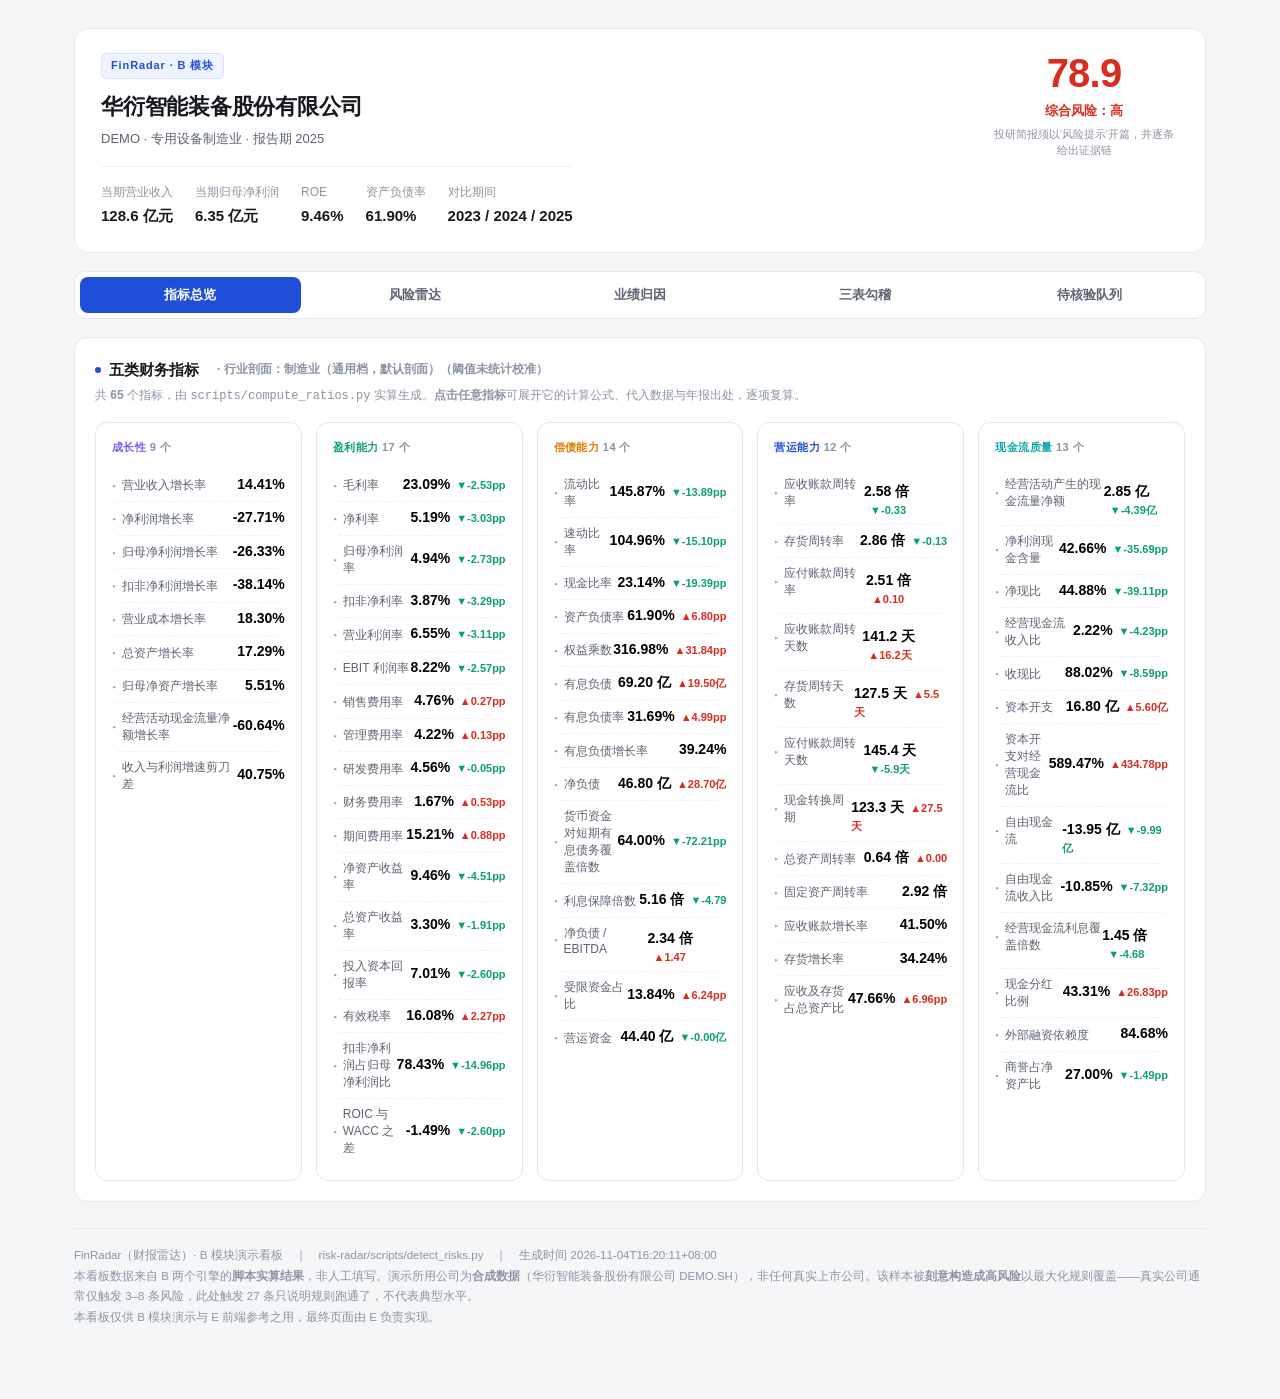
==== commit 970f6046: "B 模块 v1.6d：行业阈值校准接入判定 + 任意行业同业对比 + WACC 敏感性区间 + 同业对比可视化 - v1.6  阈值校准闭环：fetch_bank_samples.py(20 家银行)" ====
--- a/B_demo_dashboard.html
+++ b/B_demo_dashboard.html
@@ -321,7 +321,7 @@
   <div class="foot" id="foot"></div>
 </div>
 
-<script id="payload" type="application/json">{"diag":{"schema_version":"finradar.diagnosis/1.0","generated_at":"2026-10-10T20:57:23+08:00","generator":"financial-diagnosis/scripts/compute_ratios.py","company":{"name":"华衍智能装备股份有限公司","ticker":"DEMO.SH","industry":"专用设备制造业","report_period":"2025","report_source":"2025年年度报告"},"period":{"current":"2025","previous":"2024","all":["2023","2024","2025"]},"meta":{"default_unit":"亿元","currency":"CNY","periods":["2023","2024","2025"],"report_period":"2025","wacc":0.085,"days_in_year":365,"industry":"专用设备制造业","industry_gross_margin_benchmark":null,"audit_opinion":"标准无保留意见"},"industry_profile":"general","assumptions":{"wacc":0.085,"days_in_year":365.0,"average_balance":"所有周转率 / 回报率类指标的分母一律使用 (期初 + 期末) / 2","unit_normalized_to":"元"},"derived":{"2023":{"gross_profit":2440000000.0,"ebit":1020000000.0,"effective_tax_rate":0.134078,"ebitda":1805000000.0,"nopat":883240223.463687,"interest_bearing_debt":4460000000.0,"short_term_interest_bearing_debt":1980000000.0,"net_debt":1570000000.0,"invested_capital":10270000000.0,"working_capital":3959999999.999999,"ar_total":4040000000.0,"fcf":-218000000.0,"period_expense":1410000000.0},"2024":{"gross_profit":2880000000.000001,"ebit":1213000000.0,"effective_tax_rate":0.13806,"ebitda":2073000000.0,"nopat":1045533582.089552,"interest_bearing_debt":4970000000.0,"short_term_interest_bearing_debt":2320000000.0,"net_debt":1810000000.0,"invested_capital":11500000000.0,"working_capital":4440000000.0,"ar_total":4630000000.0,"fcf":-396000000.0,"period_expense":1611000000.0},"2025":{"gross_profit":2970000000.0,"ebit":1057000000.0,"effective_tax_rate":0.160804,"ebitda":1997000000.0,"nopat":887030150.753769,"interest_bearing_debt":6920000000.0,"short_term_interest_bearing_debt":3500000000.0,"net_debt":4680000000.0,"invested_capital":13810000000.0,"working_capital":4439999999.999998,"ar_total":6450000000.0,"fcf":-1395000000.0,"period_expense":1956000000.0}},"ratios":{"growth":{"revenue_growth":{"value":0.144128,"unit":"ratio","formula":"营业收入（本期）/ 营业收入（上期）- 1","inputs":{"revenue_t":12860000000.0,"revenue_t_1":11240000000.0},"prev":null,"delta":null,"higher_is_better":true,"status":"ok","inputs_prev":{"revenue_t":11240000000.0,"revenue_t_1":9860000000.0}},"net_income_growth":{"value":-0.277056,"unit":"ratio","formula":"净利润（本期）/ 净利润（上期）- 1","inputs":{"net_income_t":668000000.0,"net_income_t_1":924000000.0},"prev":null,"delta":null,"higher_is_better":true,"status":"ok","inputs_prev":{"net_income_t":924000000.0,"net_income_t_1":775000000.0}},"net_income_parent_growth":{"value":-0.263341,"unit":"ratio","formula":"归母净利润（本期）/ 归母净利润（上期）- 1","inputs":{"ni_parent_t":635000000.0,"ni_parent_t_1":862000000.0},"prev":null,"delta":null,"higher_is_better":true,"status":"ok","inputs_prev":{"ni_parent_t":null,"ni_parent_t_1":null}},"net_income_deducted_growth":{"value":-0.381366,"unit":"ratio","formula":"扣非净利润（本期）/ 扣非净利润（上期）- 1","inputs":{"ni_ded_t":498000000.0,"ni_ded_t_1":805000000.0},"prev":null,"delta":null,"higher_is_better":true,"status":"ok","inputs_prev":{"ni_ded_t":null,"ni_ded_t_1":null}},"cost_of_revenue_growth":{"value":0.183014,"unit":"ratio","formula":"营业成本（本期）/ 营业成本（上期）- 1","inputs":{"cogs_t":9890000000.0,"cogs_t_1":8359999999.999999},"prev":null,"delta":null,"status":"ok","inputs_prev":{"cogs_t":null,"cogs_t_1":null}},"total_assets_growth":{"value":0.172932,"unit":"ratio","formula":"总资产（本期）/ 总资产（上期）- 1","inputs":{"ta_t":21840000000.0,"ta_t_1":18620000000.0},"prev":null,"delta":null,"status":"ok","inputs_prev":{"ta_t":null,"ta_t_1":null}},"equity_parent_growth":{"value":0.05513,"unit":"ratio","formula":"归母净资产（本期）/ 归母净资产（上期）- 1","inputs":{"eq_t":6890000000.000001,"eq_t_1":6530000000.0},"prev":null,"delta":null,"status":"ok","inputs_prev":{"eq_t":null,"eq_t_1":null}},"ocf_growth":{"value":-0.606354,"unit":"ratio","formula":"经营活动现金流量净额（本期）/ 经营活动现金流量净额（上期）- 1","inputs":{"ocf_t":285000000.0,"ocf_t_1":724000000.0},"prev":null,"delta":null,"higher_is_better":true,"status":"ok","inputs_prev":{"ocf_t":724000000.0,"ocf_t_1":642000000.0}},"profit_revenue_scissors":{"value":0.407469,"unit":"ratio","formula":"收入增速 - 归母净利润增速（>0 表示增收不增利）","inputs":{"revenue_growth":0.144128,"net_income_parent_growth":-0.263341},"prev":null,"delta":null,"higher_is_better":false,"status":"ok","inputs_prev":{"revenue_growth":null,"net_income_parent_growth":null}}},"profitability":{"gross_margin":{"value":0.230949,"unit":"ratio","formula":"(营业收入 - 营业成本) / 营业收入","inputs":{"revenue":12860000000.0,"cost_of_revenue":9890000000.0},"prev":0.256228,"delta":-0.025279,"higher_is_better":true,"status":"ok","inputs_prev":{"revenue":11240000000.0,"cost_of_revenue":8359999999.999999}},"net_margin":{"value":0.051944,"unit":"ratio","formula":"净利润 / 营业收入","inputs":{"net_income":668000000.0,"revenue":12860000000.0},"prev":0.082206,"delta":-0.030262,"higher_is_better":true,"status":"ok","inputs_prev":{"net_income":924000000.0,"revenue":11240000000.0}},"net_margin_parent":{"value":0.049378,"unit":"ratio","formula":"归母净利润 / 营业收入","inputs":{"net_income_parent":635000000.0,"revenue":12860000000.0},"prev":0.07669,"delta":-0.027312,"higher_is_better":true,"status":"ok","inputs_prev":{"net_income_parent":862000000.0,"revenue":11240000000.0}},"net_margin_deducted":{"value":0.038725,"unit":"ratio","formula":"扣非净利润 / 营业收入","inputs":{"net_income_deducted":498000000.0,"revenue":12860000000.0},"prev":0.071619,"delta":-0.032894,"higher_is_better":true,"status":"ok","inputs_prev":{"net_income_deducted":805000000.0,"revenue":11240000000.0}},"operating_margin":{"value":0.065474,"unit":"ratio","formula":"营业利润 / 营业收入","inputs":{"operating_profit":842000000.0,"revenue":12860000000.0},"prev":0.09653,"delta":-0.031056,"higher_is_better":true,"status":"ok","inputs_prev":{"operating_profit":1085000000.0,"revenue":11240000000.0}},"ebit_margin":{"value":0.082193,"unit":"ratio","formula":"EBIT / 营业收入，EBIT = 营业利润 + 财务费用","inputs":{"ebit":1057000000.0,"revenue":12860000000.0},"prev":0.107918,"delta":-0.025725,"higher_is_better":true,"status":"ok","inputs_prev":{"ebit":1213000000.0,"revenue":11240000000.0}},"selling_expense_ratio":{"value":0.047589,"unit":"ratio","formula":"销售费用 / 营业收入","inputs":{"selling_expense":612000000.0,"revenue":12860000000.0},"prev":0.044929,"delta":0.002661,"higher_is_better":false,"status":"ok","inputs_prev":{"selling_expense":505000000.0,"revenue":11240000000.0}},"admin_expense_ratio":{"value":0.042224,"unit":"ratio","formula":"管理费用 / 营业收入","inputs":{"admin_expense":543000000.0,"revenue":12860000000.0},"prev":0.040925,"delta":0.001299,"higher_is_better":false,"status":"ok","inputs_prev":{"admin_expense":460000000.0,"revenue":11240000000.0}},"rd_expense_ratio":{"value":0.045568,"unit":"ratio","formula":"研发费用 / 营业收入","inputs":{"rd_expense":586000000.0,"revenue":12860000000.0},"prev":0.046085,"delta":-0.000518,"status":"ok","inputs_prev":{"rd_expense":518000000.0,"revenue":11240000000.0}},"finance_expense_ratio":{"value":0.016719,"unit":"ratio","formula":"财务费用 / 营业收入","inputs":{"finance_expense":215000000.0,"revenue":12860000000.0},"prev":0.011388,"delta":0.005331,"higher_is_better":false,"status":"ok","inputs_prev":{"finance_expense":128000000.0,"revenue":11240000000.0}},"period_expense_ratio":{"value":0.1521,"unit":"ratio","formula":"(销售+管理+研发+财务费用) / 营业收入","inputs":{"period_expense":1956000000.0,"revenue":12860000000.0},"prev":0.143327,"delta":0.008772,"higher_is_better":false,"status":"ok","inputs_prev":{"period_expense":1611000000.0,"revenue":11240000000.0}},"roe":{"value":0.094635,"unit":"ratio","formula":"归母净利润 / ((期初归母净资产 + 期末归母净资产) / 2)","inputs":{"net_income_parent":635000000.0,"avg_equity_parent":6710000000.0},"prev":0.139708,"delta":-0.045073,"higher_is_better":true,"status":"ok","inputs_prev":{"net_income_parent":862000000.0,"avg_equity_parent":6170000000.0}},"roa":{"value":0.03302,"unit":"ratio","formula":"净利润 / 平均总资产（净利润含少数股东损益，与总资产口径匹配）","inputs":{"net_income":668000000.0,"avg_total_assets":20230000000.0},"prev":0.0521,"delta":-0.01908,"higher_is_better":true,"status":"ok","inputs_prev":{"net_income":924000000.0,"avg_total_assets":17735000000.0}},"roic":{"value":0.070093,"unit":"ratio","formula":"NOPAT / 平均投入资本；NOPAT = EBIT x (1 - 有效税率)；投入资本 = 有息负债 + 归母净资产","inputs":{"nopat":887030150.753769,"avg_invested_capital":12655000000.0},"prev":0.096053,"delta":-0.025959,"higher_is_better":true,"status":"ok","inputs_prev":{"nopat":1045533582.089552,"avg_invested_capital":null}},"effective_tax_rate":{"value":0.160804,"unit":"ratio","formula":"所得税费用 / 利润总额","inputs":{"income_tax_expense":128000000.0,"pretax_profit":796000000.0},"prev":0.13806,"delta":0.022744,"status":"ok","inputs_prev":{"income_tax_expense":148000000.0,"pretax_profit":1072000000.0}},"deducted_to_parent":{"value":0.784252,"unit":"ratio","formula":"扣非净利润 / 归母净利润（衡量盈利含金量）","inputs":{"net_income_deducted":498000000.0,"net_income_parent":635000000.0},"prev":0.933875,"delta":-0.149623,"higher_is_better":true,"status":"ok","inputs_prev":{"net_income_deducted":805000000.0,"net_income_parent":862000000.0}},"roic_minus_wacc":{"value":-0.014907,"unit":"ratio","formula":"ROIC - WACC（<0 表示当期未创造经济价值）","inputs":{"roic":0.070093,"wacc":0.085},"prev":0.011053,"delta":-0.025959,"higher_is_better":true,"status":"ok","inputs_prev":{"roic":null,"wacc":0.085}}},"solvency":{"current_ratio":{"value":1.458678,"unit":"ratio","formula":"流动资产 / 流动负债","inputs":{"total_current_assets":14119999999.999998,"total_current_liabilities":9680000000.0},"prev":1.597577,"delta":-0.1389,"higher_is_better":true,"status":"ok","inputs_prev":{"total_current_assets":11870000000.0,"total_current_liabilities":7430000000.0}},"quick_ratio":{"value":1.049587,"unit":"ratio","formula":"(流动资产 - 存货) / 流动负债","inputs":{"total_current_assets":14119999999.999998,"inventory":3960000000.0,"total_current_liabilities":9680000000.0},"prev":1.200538,"delta":-0.150952,"higher_is_better":true,"status":"ok","inputs_prev":{"total_current_assets":11870000000.0,"inventory":2950000000.0,"total_current_liabilities":7430000000.0}},"cash_ratio":{"value":0.231405,"unit":"ratio","formula":"货币资金 / 流动负债","inputs":{"cash_and_equivalents":2240000000.0,"total_current_liabilities":9680000000.0},"prev":0.425303,"delta":-0.193898,"higher_is_better":true,"status":"ok","inputs_prev":{"cash_and_equivalents":3160000000.0,"total_current_liabilities":7430000000.0}},"debt_to_assets":{"value":0.619048,"unit":"ratio","formula":"总负债 / 总资产","inputs":{"total_liabilities":13519999999.999998,"total_assets":21840000000.0},"prev":0.55102,"delta":0.068027,"higher_is_better":false,"status":"ok","inputs_prev":{"total_liabilities":10260000000.0,"total_assets":18620000000.0}},"equity_multiplier":{"value":3.169811,"unit":"ratio","formula":"总资产 / 归母净资产（期末口径，杜邦分解用平均口径）","inputs":{"total_assets":21840000000.0,"equity_parent":6890000000.000001},"prev":2.851455,"delta":0.318356,"status":"ok","inputs_prev":{"total_assets":18620000000.0,"equity_parent":6530000000.0}},"interest_bearing_debt":{"value":6920000000.0,"unit":"CNY","formula":"短期借款 + 一年内到期非流动负债 + 长期借款 + 应付债券","inputs":{"short_term_borrowings":2860000000.0,"current_portion_lt_debt":640000000.0,"long_term_borrowings":3420000000.0,"bonds_payable":0.0},"prev":4970000000.0,"delta":1950000000.0,"status":"ok","inputs_prev":{"short_term_borrowings":1840000000.0,"current_portion_lt_debt":480000000.0,"long_term_borrowings":2650000000.0,"bonds_payable":0.0}},"interest_bearing_debt_ratio":{"value":0.31685,"unit":"ratio","formula":"有息负债 / 总资产","inputs":{"interest_bearing_debt":6920000000.0,"total_assets":21840000000.0},"prev":0.266917,"delta":0.049933,"higher_is_better":false,"status":"ok","inputs_prev":{"interest_bearing_debt":4970000000.0,"total_assets":18620000000.0}},"interest_bearing_debt_growth":{"value":0.392354,"unit":"ratio","formula":"有息负债（本期）/ 有息负债（上期）- 1","inputs":{"ibd_t":6920000000.0,"ibd_t_1":4970000000.0},"prev":null,"delta":null,"higher_is_better":false,"status":"ok","inputs_prev":{"ibd_t":null,"ibd_t_1":null}},"net_debt":{"value":4680000000.0,"unit":"CNY","formula":"有息负债 - 货币资金","inputs":{"interest_bearing_debt":6920000000.0,"cash_and_equivalents":2240000000.0},"prev":1810000000.0,"delta":2870000000.0,"status":"ok","inputs_prev":{"interest_bearing_debt":4970000000.0,"cash_and_equivalents":3160000000.0}},"cash_to_short_term_debt":{"value":0.64,"unit":"ratio","formula":"货币资金 / (短期借款 + 一年内到期非流动负债)","inputs":{"cash_and_equivalents":2240000000.0,"short_term_interest_bearing_debt":3500000000.0},"prev":1.362069,"delta":-0.722069,"higher_is_better":true,"status":"ok","inputs_prev":{"cash_and_equivalents":3160000000.0,"short_term_interest_bearing_debt":2320000000.0}},"interest_coverage":{"value":5.156098,"unit":"x","formula":"EBIT / 利息费用","inputs":{"ebit":1057000000.0,"interest_expense":205000000.0},"prev":9.942623,"delta":-4.786525,"higher_is_better":true,"status":"ok","inputs_prev":{"ebit":1213000000.0,"interest_expense":122000000.0}},"net_debt_to_ebitda":{"value":2.343515,"unit":"x","formula":"净负债 / EBITDA","inputs":{"net_debt":4680000000.0,"ebitda":1997000000.0},"prev":0.873131,"delta":1.470385,"higher_is_better":false,"status":"ok","inputs_prev":{"net_debt":1810000000.0,"ebitda":2073000000.0}},"restricted_cash_ratio":{"value":0.138393,"unit":"ratio","formula":"受限货币资金 / 货币资金","inputs":{"restricted_cash":310000000.0,"cash_and_equivalents":2240000000.0},"prev":0.075949,"delta":0.062443,"higher_is_better":false,"status":"ok","inputs_prev":{"restricted_cash":240000000.0,"cash_and_equivalents":3160000000.0}},"working_capital":{"value":4439999999.999998,"unit":"CNY","formula":"流动资产 - 流动负债","inputs":{"total_current_assets":14119999999.999998,"total_current_liabilities":9680000000.0},"prev":4440000000.0,"delta":-2e-06,"status":"ok","inputs_prev":{"total_current_assets":11870000000.0,"total_current_liabilities":7430000000.0}}},"efficiency":{"ar_turnover":{"value":2.584925,"unit":"x","formula":"营业收入 / 平均应收账款","inputs":{"revenue":12860000000.0,"avg_accounts_receivable":4975000000.0},"prev":2.919481,"delta":-0.334556,"higher_is_better":true,"status":"ok","inputs_prev":{"revenue":11240000000.0,"avg_accounts_receivable":3850000000.0}},"inventory_turnover":{"value":2.862518,"unit":"x","formula":"营业成本 / 平均存货","inputs":{"cost_of_revenue":9890000000.0,"avg_inventory":3455000000.0},"prev":2.991055,"delta":-0.128537,"higher_is_better":true,"status":"ok","inputs_prev":{"cost_of_revenue":8359999999.999999,"avg_inventory":2795000000.0}},"ap_turnover":{"value":2.510152,"unit":"x","formula":"营业成本 / 平均应付账款","inputs":{"cost_of_revenue":9890000000.0,"avg_accounts_payable":3940000000.0},"prev":2.412698,"delta":0.097454,"status":"ok","inputs_prev":{"cost_of_revenue":8359999999.999999,"avg_accounts_payable":3465000000.0}},"dso":{"value":141.203344,"unit":"days","formula":"365 / 应收账款周转率（应收账款口径，不含票据与合同资产）","inputs":{"days":365.0,"ar_turnover":2.584925},"prev":125.022242,"delta":16.181102,"higher_is_better":false,"status":"ok","inputs_prev":{"days":365.0,"ar_turnover":null}},"dio":{"value":127.510111,"unit":"days","formula":"365 / 存货周转率","inputs":{"days":365.0,"inventory_turnover":2.862518},"prev":122.030502,"delta":5.479609,"higher_is_better":false,"status":"ok","inputs_prev":{"days":365.0,"inventory_turnover":null}},"dpo":{"value":145.409505,"unit":"days","formula":"365 / 应付账款周转率","inputs":{"days":365.0,"ap_turnover":2.510152},"prev":151.282895,"delta":-5.87339,"status":"ok","inputs_prev":{"days":365.0,"ap_turnover":null}},"cash_conversion_cycle":{"value":123.30395,"unit":"days","formula":"DSO + DIO - DPO","inputs":{"dso":141.203344,"dio":127.510111,"dpo":145.409505},"prev":95.76985,"delta":27.534101,"higher_is_better":false,"status":"ok","inputs_prev":{"dso":null,"dio":null,"dpo":null}},"total_asset_turnover":{"value":0.63569,"unit":"x","formula":"营业收入 / 平均总资产","inputs":{"revenue":12860000000.0,"avg_total_assets":20230000000.0},"prev":0.633775,"delta":0.001915,"higher_is_better":true,"status":"ok","inputs_prev":{"revenue":11240000000.0,"avg_total_assets":17735000000.0}},"fixed_asset_turnover":{"value":2.91941,"unit":"x","formula":"营业收入 / 平均固定资产","inputs":{"revenue":12860000000.0,"avg_fixed_assets":4405000000.0},"prev":null,"delta":null,"higher_is_better":true,"status":"ok","inputs_prev":{"revenue":11240000000.0,"avg_fixed_assets":4100000000.0}},"accounts_receivable_growth":{"value":0.415049,"unit":"ratio","formula":"应收账款（本期）/ 应收账款（上期）- 1","inputs":{"ar_t":5830000000.0,"ar_t_1":4120000000.0},"prev":null,"delta":null,"higher_is_better":false,"status":"ok","inputs_prev":{"ar_t":null,"ar_t_1":null}},"inventory_growth":{"value":0.342373,"unit":"ratio","formula":"存货（本期）/ 存货（上期）- 1","inputs":{"inv_t":3960000000.0,"inv_t_1":2950000000.0},"prev":null,"delta":null,"higher_is_better":false,"status":"ok","inputs_prev":{"inv_t":null,"inv_t_1":null}},"ar_and_inventory_to_assets":{"value":0.476648,"unit":"ratio","formula":"(应收账款+应收票据+合同资产+存货) / 总资产","inputs":{"ar_total":6450000000.0,"inventory":3960000000.0,"total_assets":21840000000.0},"prev":0.407089,"delta":0.069559,"higher_is_better":false,"status":"ok","inputs_prev":{"ar_total":4630000000.0,"inventory":2950000000.0,"total_assets":18620000000.0}}},"cashflow_quality":{"ocf":{"value":285000000.0,"unit":"CNY","formula":"经营活动产生的现金流量净额（原值）","inputs":{"ocf":285000000.0},"prev":724000000.0,"delta":-439000000.0,"higher_is_better":true,"status":"ok","inputs_prev":{"ocf":724000000.0}},"ocf_to_net_income":{"value":0.426647,"unit":"ratio","formula":"经营活动现金流净额 / 净利润","inputs":{"ocf":285000000.0,"net_income":668000000.0},"prev":0.78355,"delta":-0.356903,"higher_is_better":true,"status":"ok","inputs_prev":{"ocf":724000000.0,"net_income":924000000.0}},"ocf_to_net_income_parent":{"value":0.448819,"unit":"ratio","formula":"经营活动现金流净额 / 归母净利润（净现比）","inputs":{"ocf":285000000.0,"net_income_parent":635000000.0},"prev":0.839907,"delta":-0.391088,"higher_is_better":true,"status":"ok","inputs_prev":{"ocf":724000000.0,"net_income_parent":862000000.0}},"ocf_to_revenue":{"value":0.022162,"unit":"ratio","formula":"经营活动现金流净额 / 营业收入","inputs":{"ocf":285000000.0,"revenue":12860000000.0},"prev":0.064413,"delta":-0.042251,"higher_is_better":true,"status":"ok","inputs_prev":{"ocf":724000000.0,"revenue":11240000000.0}},"sales_cash_ratio":{"value":0.880249,"unit":"ratio","formula":"销售商品、提供劳务收到的现金 / 营业收入（收现比）","inputs":{"cash_received_from_sales":11320000000.0,"revenue":12860000000.0},"prev":0.966192,"delta":-0.085943,"higher_is_better":true,"status":"ok","inputs_prev":{"cash_received_from_sales":10860000000.0,"revenue":11240000000.0}},"capex":{"value":1680000000.0,"unit":"CNY","formula":"购建固定资产、无形资产等支付的现金","inputs":{"capex":1680000000.0},"prev":1120000000.0,"delta":560000000.0,"status":"ok","inputs_prev":{"capex":1120000000.0}},"capex_to_ocf":{"value":5.894737,"unit":"ratio","formula":"资本开支 / 经营活动现金流净额（>1 表示投资靠外部融资输血）","inputs":{"capex":1680000000.0,"ocf":285000000.0},"prev":1.546961,"delta":4.347776,"higher_is_better":false,"status":"ok","inputs_prev":{"capex":1120000000.0,"ocf":724000000.0}},"free_cash_flow":{"value":-1395000000.0,"unit":"CNY","formula":"经营活动现金流净额 - 资本开支","inputs":{"ocf":285000000.0,"capex":1680000000.0},"prev":-396000000.0,"delta":-999000000.0,"higher_is_better":true,"status":"ok","inputs_prev":{"ocf":724000000.0,"capex":1120000000.0}},"fcf_to_revenue":{"value":-0.108476,"unit":"ratio","formula":"自由现金流 / 营业收入","inputs":{"fcf":-1395000000.0,"revenue":12860000000.0},"prev":-0.035231,"delta":-0.073245,"higher_is_better":true,"status":"ok","inputs_prev":{"fcf":-396000000.0,"revenue":11240000000.0}},"ocf_to_interest_paid":{"value":1.454082,"unit":"x","formula":"经营活动现金流净额 / 已付利息","inputs":{"ocf":285000000.0,"interest_paid":196000000.0},"prev":6.135593,"delta":-4.681512,"higher_is_better":true,"status":"ok","inputs_prev":{"ocf":724000000.0,"interest_paid":118000000.0}},"payout_ratio":{"value":0.433071,"unit":"ratio","formula":"已派发现金股利 / 归母净利润","inputs":{"dividend_paid":275000000.0,"net_income_parent":635000000.0},"prev":0.164733,"delta":0.268338,"status":"ok","inputs_prev":{"dividend_paid":142000000.0,"net_income_parent":862000000.0}},"cf_financing_dependency":{"value":0.846774,"unit":"ratio","formula":"(投资现金流出 - 经营现金流) / 投资现金流出，>0 说明投资缺口需外部融资弥补","inputs":{"cf_investing":-1860000000.0,"ocf":285000000.0},"prev":null,"delta":null,"higher_is_better":false,"status":"ok","inputs_prev":{"cf_investing":-1240000000.0,"ocf":724000000.0}},"goodwill_to_equity":{"value":0.269956,"unit":"ratio","formula":"商誉 / 归母净资产（商誉占归母净资产比，供风险诊断使用）","inputs":{"goodwill":1860000000.0,"equity_parent":6890000000.000001},"prev":0.284839,"delta":-0.014883,"higher_is_better":false,"status":"ok","inputs_prev":{"goodwill":1860000000.0,"equity_parent":6530000000.0}}},"banking":{}},"checks":{"schema":"三表勾稽自检","tolerance_pct":0.01,"tolerance_basis":"差异 |左 − 右| 超过对应科目绝对值的 1% 视为不平","policy":"B 只查出不平，不自动修正；不平项写入 review_queue 交回 A 核对抽取结果","overall":"balanced","summary":{"total":11,"balanced":11,"imbalanced":0,"not_evaluable":0},"items":[{"id":"bs_balance","name":"资产负债表平衡","statement":"资产负债表","period":"2023","formula":"总资产 = 总负债 + 归母股东权益 + 少数股东权益","formula_symbolic":"total_assets - (total_liabilities + equity_parent + minority_interest)","status":"balanced","left":16850000000.0,"right":16850000000.0,"diff":0.0,"diff_pct":0.0,"tolerance_pct":0.01,"tolerance_abs":168500000.0,"tolerance_basis":16850000000.0,"inputs":{"总资产":{"value":16850000000.0,"unit":"元","unit_normalized":"元","display_value":168.5,"display_unit":"亿元","source":"2023年年度报告","page":81,"derived":false},"总负债":{"value":9540000000.0,"unit":"元","unit_normalized":"元","display_value":95.4,"display_unit":"亿元","source":"2023年年度报告","page":81,"derived":false},"归母股东权益":{"value":5810000000.0,"unit":"元","unit_normalized":"元","display_value":58.1,"display_unit":"亿元","source":"2023年年度报告","page":81,"derived":false},"少数股东权益":{"value":1499999999.999999,"derived":true,"derived_from":"所有者权益合计 − 归母股东权益","display_value":15.0,"display_unit":"亿元","source":null,"page":null}}},{"id":"bs_balance","name":"资产负债表平衡","statement":"资产负债表","period":"2024","formula":"总资产 = 总负债 + 归母股东权益 + 少数股东权益","formula_symbolic":"total_assets - (total_liabilities + equity_parent + minority_interest)","status":"balanced","left":18620000000.0,"right":18620000000.0,"diff":0.0,"diff_pct":0.0,"tolerance_pct":0.01,"tolerance_abs":186200000.0,"tolerance_basis":18620000000.0,"inputs":{"总资产":{"value":18620000000.0,"unit":"元","unit_normalized":"元","display_value":186.2,"display_unit":"亿元","source":"2024年年度报告","page":80,"derived":false},"总负债":{"value":10260000000.0,"unit":"元","unit_normalized":"元","display_value":102.6,"display_unit":"亿元","source":"2024年年度报告","page":80,"derived":false},"归母股东权益":{"value":6530000000.0,"unit":"元","unit_normalized":"元","display_value":65.3,"display_unit":"亿元","source":"2024年年度报告","page":80,"derived":false},"少数股东权益":{"value":1829999999.999999,"derived":true,"derived_from":"所有者权益合计 − 归母股东权益","display_value":18.3,"display_unit":"亿元","source":null,"page":null}}},{"id":"bs_balance","name":"资产负债表平衡","statement":"资产负债表","period":"2025","formula":"总资产 = 总负债 + 归母股东权益 + 少数股东权益","formula_symbolic":"total_assets - (total_liabilities + equity_parent + minority_interest)","status":"balanced","left":21840000000.0,"right":21840000000.0,"diff":0.0,"diff_pct":0.0,"tolerance_pct":0.01,"tolerance_abs":218400000.0,"tolerance_basis":21840000000.0,"inputs":{"总资产":{"value":21840000000.0,"unit":"元","unit_normalized":"元","display_value":218.4,"display_unit":"亿元","source":"2025年年度报告","page":81,"derived":false},"总负债":{"value":13519999999.999998,"unit":"元","unit_normalized":"元","display_value":135.2,"display_unit":"亿元","source":"2025年年度报告","page":81,"derived":false},"归母股东权益":{"value":6890000000.000001,"unit":"元","unit_normalized":"元","display_value":68.9,"display_unit":"亿元","source":"2025年年度报告","page":81,"derived":false},"少数股东权益":{"value":1429999999.999999,"derived":true,"derived_from":"所有者权益合计 − 归母股东权益","display_value":14.3,"display_unit":"亿元","source":null,"page":null}}},{"id":"is_tax_bridge","name":"利润表勾稽·利润总额→净利润","statement":"利润表","period":"2023","formula":"利润总额 − 所得税费用 = 净利润","formula_symbolic":"pretax_profit - income_tax_expense - net_income","status":"balanced","left":775000000.0,"right":775000000.0,"diff":-0.0,"diff_pct":-0.0,"tolerance_pct":0.01,"tolerance_abs":8950000.0,"tolerance_basis":895000000.0,"inputs":{"利润总额":{"value":895000000.0,"unit":"元","unit_normalized":"元","display_value":8.95,"display_unit":"亿元","source":"2023年年度报告","page":83,"derived":false},"所得税费用":{"value":120000000.0,"unit":"元","unit_normalized":"元","display_value":1.2,"display_unit":"亿元","source":"2023年年度报告","page":115,"derived":false},"净利润":{"value":775000000.0,"unit":"元","unit_normalized":"元","display_value":7.75,"display_unit":"亿元","source":"2023年年度报告","page":83,"derived":false}}},{"id":"is_tax_bridge","name":"利润表勾稽·利润总额→净利润","statement":"利润表","period":"2024","formula":"利润总额 − 所得税费用 = 净利润","formula_symbolic":"pretax_profit - income_tax_expense - net_income","status":"balanced","left":924000000.0,"right":924000000.0,"diff":0.0,"diff_pct":0.0,"tolerance_pct":0.01,"tolerance_abs":10720000.0,"tolerance_basis":1072000000.0,"inputs":{"利润总额":{"value":1072000000.0,"unit":"元","unit_normalized":"元","display_value":10.72,"display_unit":"亿元","source":"2024年年度报告","page":82,"derived":false},"所得税费用":{"value":148000000.0,"unit":"元","unit_normalized":"元","display_value":1.48,"display_unit":"亿元","source":"2024年年度报告","page":116,"derived":false},"净利润":{"value":924000000.0,"unit":"元","unit_normalized":"元","display_value":9.24,"display_unit":"亿元","source":"2024年年度报告","page":82,"derived":false}}},{"id":"is_tax_bridge","name":"利润表勾稽·利润总额→净利润","statement":"利润表","period":"2025","formula":"利润总额 − 所得税费用 = 净利润","formula_symbolic":"pretax_profit - income_tax_expense - net_income","status":"balanced","left":668000000.0,"right":668000000.0,"diff":0.0,"diff_pct":0.0,"tolerance_pct":0.01,"tolerance_abs":7960000.0,"tolerance_basis":796000000.0,"inputs":{"利润总额":{"value":796000000.0,"unit":"元","unit_normalized":"元","display_value":7.96,"display_unit":"亿元","source":"2025年年度报告","page":83,"derived":false},"所得税费用":{"value":128000000.0,"unit":"元","unit_normalized":"元","display_value":1.28,"display_unit":"亿元","source":"2025年年度报告","page":118,"derived":false},"净利润":{"value":668000000.0,"unit":"元","unit_normalized":"元","display_value":6.68,"display_unit":"亿元","source":"2025年年度报告","page":83,"derived":false}}},{"id":"is_minority_split","name":"利润表勾稽·净利润→归母+少数股东","statement":"利润表","period":"2023","formula":"净利润 − 归母净利润 = 少数股东损益（与附注独立披露值核对）","formula_symbolic":"(net_income - net_income_parent) - minority_pnl","status":"balanced","left":33000000.0,"right":33000000.0,"diff":0.0,"diff_pct":0.0,"tolerance_pct":0.01,"tolerance_abs":7750000.0,"tolerance_basis":775000000.0,"inputs":{"净利润":{"value":775000000.0,"unit":"元","unit_normalized":"元","display_value":7.75,"display_unit":"亿元","source":"2023年年度报告","page":83,"derived":false},"归母净利润":{"value":742000000.0,"unit":"元","unit_normalized":"元","display_value":7.42,"display_unit":"亿元","source":"2023年年度报告","page":83,"derived":false},"少数股东损益（独立披露）":{"value":33000000.0,"unit":"元","unit_normalized":"元","display_value":0.33,"display_unit":"亿元","source":"2023年年度报告","page":83,"derived":false}}},{"id":"is_minority_split","name":"利润表勾稽·净利润→归母+少数股东","statement":"利润表","period":"2024","formula":"净利润 − 归母净利润 = 少数股东损益（与附注独立披露值核对）","formula_symbolic":"(net_income - net_income_parent) - minority_pnl","status":"balanced","left":62000000.0,"right":62000000.0,"diff":0.0,"diff_pct":0.0,"tolerance_pct":0.01,"tolerance_abs":9240000.0,"tolerance_basis":924000000.0,"inputs":{"净利润":{"value":924000000.0,"unit":"元","unit_normalized":"元","display_value":9.24,"display_unit":"亿元","source":"2024年年度报告","page":82,"derived":false},"归母净利润":{"value":862000000.0,"unit":"元","unit_normalized":"元","display_value":8.62,"display_unit":"亿元","source":"2024年年度报告","page":82,"derived":false},"少数股东损益（独立披露）":{"value":62000000.0,"unit":"元","unit_normalized":"元","display_value":0.62,"display_unit":"亿元","source":"2024年年度报告","page":82,"derived":false}}},{"id":"is_minority_split","name":"利润表勾稽·净利润→归母+少数股东","statement":"利润表","period":"2025","formula":"净利润 − 归母净利润 = 少数股东损益（与附注独立披露值核对）","formula_symbolic":"(net_income - net_income_parent) - minority_pnl","status":"balanced","left":33000000.0,"right":33000000.0,"diff":0.0,"diff_pct":0.0,"tolerance_pct":0.01,"tolerance_abs":6680000.0,"tolerance_basis":668000000.0,"inputs":{"净利润":{"value":668000000.0,"unit":"元","unit_normalized":"元","display_value":6.68,"display_unit":"亿元","source":"2025年年度报告","page":83,"derived":false},"归母净利润":{"value":635000000.0,"unit":"元","unit_normalized":"元","display_value":6.35,"display_unit":"亿元","source":"2025年年度报告","page":83,"derived":false},"少数股东损益（独立披露）":{"value":33000000.0,"unit":"元","unit_normalized":"元","display_value":0.33,"display_unit":"亿元","source":"2025年年度报告","page":83,"derived":false}}},{"id":"cf_reconcile","name":"现金净变动勾稽","statement":"现金流量表","period":"2023→2024","formula":"期末现金 − 期初现金 = 经营活动 + 投资活动 + 筹资活动 + 汇率影响","formula_symbolic":"(cash_end - cash_begin) - (ocf + cf_investing + cf_financing + fx_effect)","status":"balanced","left":270000000.0,"right":270000000.0,"diff":0.0,"diff_pct":0.0,"tolerance_pct":0.01,"tolerance_abs":2700000.0,"tolerance_basis":270000000.0,"inputs":{"期初现金及现金等价物":{"value":2890000000.0,"unit":"元","unit_normalized":"元","display_value":28.9,"display_unit":"亿元","source":"2023年年度报告","page":81,"derived":false},"期末现金及现金等价物":{"value":3160000000.0,"unit":"元","unit_normalized":"元","display_value":31.6,"display_unit":"亿元","source":"2024年年度报告","page":80,"derived":false},"经营活动现金流净额":{"value":724000000.0,"unit":"元","unit_normalized":"元","display_value":7.24,"display_unit":"亿元","source":"2024年年度报告","page":84,"derived":false},"投资活动现金流净额":{"value":-1240000000.0,"unit":"元","unit_normalized":"元","display_value":-12.4,"display_unit":"亿元","source":"2024年年度报告","page":84,"derived":false},"筹资活动现金流净额":{"value":786000000.0,"unit":"元","unit_normalized":"元","display_value":7.86,"display_unit":"亿元","source":"2024年年度报告","page":84,"derived":false}},"note":"未抽取'汇率变动对现金及现金等价物的影响'，该项按 0 参与勾稽；若差异超容差需人工核对"},{"id":"cf_reconcile","name":"现金净变动勾稽","statement":"现金流量表","period":"2024→2025","formula":"期末现金 − 期初现金 = 经营活动 + 投资活动 + 筹资活动 + 汇率影响","formula_symbolic":"(cash_end - cash_begin) - (ocf + cf_investing + cf_financing + fx_effect)","status":"balanced","left":-920000000.0,"right":-920000000.0,"diff":0.0,"diff_pct":0.0,"tolerance_pct":0.01,"tolerance_abs":9200000.0,"tolerance_basis":920000000.0,"inputs":{"期初现金及现金等价物":{"value":3160000000.0,"unit":"元","unit_normalized":"元","display_value":31.6,"display_unit":"亿元","source":"2024年年度报告","page":80,"derived":false},"期末现金及现金等价物":{"value":2240000000.0,"unit":"元","unit_normalized":"元","display_value":22.4,"display_unit":"亿元","source":"2025年年度报告","page":81,"derived":false},"经营活动现金流净额":{"value":285000000.0,"unit":"元","unit_normalized":"元","display_value":2.85,"display_unit":"亿元","source":"2025年年度报告","page":85,"derived":false},"投资活动现金流净额":{"value":-1860000000.0,"unit":"元","unit_normalized":"元","display_value":-18.6,"display_unit":"亿元","source":"2025年年度报告","page":85,"derived":false},"筹资活动现金流净额":{"value":655000000.0,"unit":"元","unit_normalized":"元","display_value":6.55,"display_unit":"亿元","source":"2025年年度报告","page":85,"derived":false}},"note":"未抽取'汇率变动对现金及现金等价物的影响'，该项按 0 参与勾稽；若差异超容差需人工核对"}]},"attribution":{"dupont":{"current":{"net_margin":0.049378,"asset_turnover":0.63569,"equity_multiplier":3.014903,"roe":0.094635},"previous":{"net_margin":0.07669,"asset_turnover":0.633775,"equity_multiplier":2.874392,"roe":0.139708},"contribution":{"net_margin_effect":-0.049756,"asset_turnover_effect":0.000272,"leverage_effect":0.004411,"roe_delta":-0.045073}},"operating_profit_bridge":{"delta_operating_profit":-243000000.0,"scale_effect":156379003.558719,"gross_margin_effect":-325088967.971531,"expense_ratio_effect":-112809608.540925,"other_effect":38519572.953737,"note":"规模效应=Δ收入×基期营业利润率；毛利率效应=当期收入×Δ毛利率；费用率效应=当期收入×(基期费用率-当期费用率)；其他=残差（减值、其他收益、投资收益、营业外等）"},"cash_flow_bridge":{"net_income":668000000.0,"ocf":285000000.0,"items":[{"item":"净利润","amount":668000000.0},{"item":"折旧与摊销","amount":940000000.0},{"item":"资产减值损失","amount":380000000.0},{"item":"财务费用（利息支出）","amount":215000000.0},{"item":"存货的增加","amount":-1010000000.0},{"item":"经营性应收项目的增加","amount":-1820000000.0},{"item":"经营性应付项目的增加","amount":640000000.0},{"item":"其他（递延税、其他经营性项目、汇兑等，倒轧）","amount":272000000.0}],"gap":-383000000.0,"note":"用于定位'利润有现金没现金'：若缺口主要由应收/存货占用造成，属营运资金扩张；若由减值等倒轧项造成，需进一步核查"},"narrative_hint":"三段归因分别回答：ROE 变动由什么驱动（杜邦）、利润变动由什么驱动（毛利/费用/规模）、利润与现金的缺口从哪来（现金流桥）。Risk Radar 的证据链会直接引用这三段。"},"evidence":{"accounts_payable":{"2023":{"value":3310000000.0,"unit":"元","unit_normalized":"元","display_value":33.1,"display_unit":"亿元","source":"2023年年度报告","page":107},"2024":{"value":3620000000.0,"unit":"元","unit_normalized":"元","display_value":36.2,"display_unit":"亿元","source":"2024年年度报告","page":108},"2025":{"value":4260000000.0,"unit":"元","unit_normalized":"元","display_value":42.6,"display_unit":"亿元","source":"2025年年度报告","page":110}},"accounts_receivable":{"2023":{"value":3580000000.0,"unit":"元","unit_normalized":"元","display_value":35.8,"display_unit":"亿元","source":"2023年年度报告","page":96},"2024":{"value":4120000000.0,"unit":"元","unit_normalized":"元","display_value":41.2,"display_unit":"亿元","source":"2024年年度报告","page":97},"2025":{"value":5830000000.0,"unit":"元","unit_normalized":"元","display_value":58.3,"display_unit":"亿元","source":"2025年年度报告","page":99}},"admin_expense":{"2023":{"value":405000000.0,"unit":"元","unit_normalized":"元","display_value":4.05,"display_unit":"亿元","source":"2023年年度报告","page":110},"2024":{"value":460000000.0,"unit":"元","unit_normalized":"元","display_value":4.6,"display_unit":"亿元","source":"2024年年度报告","page":111},"2025":{"value":543000000.0,"unit":"元","unit_normalized":"元","display_value":5.43,"display_unit":"亿元","source":"2025年年度报告","page":113}},"bonds_payable":{"2023":{"value":0.0,"unit":"元","unit_normalized":"元","display_value":0.0,"display_unit":"亿元","source":"2023年年度报告","page":130},"2024":{"value":0.0,"unit":"元","unit_normalized":"元","display_value":0.0,"display_unit":"亿元","source":"2024年年度报告","page":132},"2025":{"value":0.0,"unit":"元","unit_normalized":"元","display_value":0.0,"display_unit":"亿元","source":"2025年年度报告","page":134}},"capex":{"2023":{"value":860000000.0,"unit":"元","unit_normalized":"元","display_value":8.6,"display_unit":"亿元","source":"2023年年度报告","page":85},"2024":{"value":1120000000.0,"unit":"元","unit_normalized":"元","display_value":11.2,"display_unit":"亿元","source":"2024年年度报告","page":84},"2025":{"value":1680000000.0,"unit":"元","unit_normalized":"元","display_value":16.8,"display_unit":"亿元","source":"2025年年度报告","page":85}},"cash_and_equivalents":{"2023":{"value":2890000000.0,"unit":"元","unit_normalized":"元","display_value":28.9,"display_unit":"亿元","source":"2023年年度报告","page":81},"2024":{"value":3160000000.0,"unit":"元","unit_normalized":"元","display_value":31.6,"display_unit":"亿元","source":"2024年年度报告","page":80},"2025":{"value":2240000000.0,"unit":"元","unit_normalized":"元","display_value":22.4,"display_unit":"亿元","source":"2025年年度报告","page":81}},"cash_received_from_sales":{"2023":{"value":9540000000.0,"unit":"元","unit_normalized":"元","display_value":95.4,"display_unit":"亿元","source":"2023年年度报告","page":142},"2024":{"value":10860000000.0,"unit":"元","unit_normalized":"元","display_value":108.6,"display_unit":"亿元","source":"2024年年度报告","page":143},"2025":{"value":11320000000.0,"unit":"元","unit_normalized":"元","display_value":113.2,"display_unit":"亿元","source":"2025年年度报告","page":145}},"cf_financing":{"2023":{"value":310000000.0,"unit":"元","unit_normalized":"元","display_value":3.1,"display_unit":"亿元","source":"2023年年度报告","page":85},"2024":{"value":786000000.0,"unit":"元","unit_normalized":"元","display_value":7.86,"display_unit":"亿元","source":"2024年年度报告","page":84},"2025":{"value":655000000.0,"unit":"元","unit_normalized":"元","display_value":6.55,"display_unit":"亿元","source":"2025年年度报告","page":85}},"cf_investing":{"2023":{"value":-985000000.0,"unit":"元","unit_normalized":"元","display_value":-9.85,"display_unit":"亿元","source":"2023年年度报告","page":85},"2024":{"value":-1240000000.0,"unit":"元","unit_normalized":"元","display_value":-12.4,"display_unit":"亿元","source":"2024年年度报告","page":84},"2025":{"value":-1860000000.0,"unit":"元","unit_normalized":"元","display_value":-18.6,"display_unit":"亿元","source":"2025年年度报告","page":85}},"contract_assets":{"2023":{"value":0.0,"unit":"元","unit_normalized":"元","display_value":0.0,"display_unit":"亿元","source":"2023年年度报告","page":96},"2024":{"value":0.0,"unit":"元","unit_normalized":"元","display_value":0.0,"display_unit":"亿元","source":"2024年年度报告","page":97},"2025":{"value":0.0,"unit":"元","unit_normalized":"元","display_value":0.0,"display_unit":"亿元","source":"2025年年度报告","page":99}},"cost_of_revenue":{"2023":{"value":7420000000.0,"unit":"元","unit_normalized":"元","display_value":74.2,"display_unit":"亿元","source":"2023年年度报告","page":83},"2024":{"value":8359999999.999999,"unit":"元","unit_normalized":"元","display_value":83.6,"display_unit":"亿元","source":"2024年年度报告","page":82},"2025":{"value":9890000000.0,"unit":"元","unit_normalized":"元","display_value":98.9,"display_unit":"亿元","source":"2025年年度报告","page":83}},"current_portion_lt_debt":{"2023":{"value":360000000.0,"unit":"元","unit_normalized":"元","display_value":3.6,"display_unit":"亿元","source":"2023年年度报告","page":130},"2024":{"value":480000000.0,"unit":"元","unit_normalized":"元","display_value":4.8,"display_unit":"亿元","source":"2024年年度报告","page":132},"2025":{"value":640000000.0,"unit":"元","unit_normalized":"元","display_value":6.4,"display_unit":"亿元","source":"2025年年度报告","page":134}},"depreciation_amortization":{"2023":{"value":785000000.0,"unit":"元","unit_normalized":"元","display_value":7.85,"display_unit":"亿元","source":"2023年年度报告","page":92},"2024":{"value":860000000.0,"unit":"元","unit_normalized":"元","display_value":8.6,"display_unit":"亿元","source":"2024年年度报告","page":93},"2025":{"value":940000000.0,"unit":"元","unit_normalized":"元","display_value":9.4,"display_unit":"亿元","source":"2025年年度报告","page":94}},"dividend_paid":{"2023":{"value":110000000.0,"unit":"元","unit_normalized":"元","display_value":1.1,"display_unit":"亿元","source":"2023年年度报告","page":138},"2024":{"value":142000000.0,"unit":"元","unit_normalized":"元","display_value":1.42,"display_unit":"亿元","source":"2024年年度报告","page":139},"2025":{"value":275000000.0,"unit":"元","unit_normalized":"元","display_value":2.75,"display_unit":"亿元","source":"2025年年度报告","page":141}},"equity_parent":{"2023":{"value":5810000000.0,"unit":"元","unit_normalized":"元","display_value":58.1,"display_unit":"亿元","source":"2023年年度报告","page":81},"2024":{"value":6530000000.0,"unit":"元","unit_normalized":"元","display_value":65.3,"display_unit":"亿元","source":"2024年年度报告","page":80},"2025":{"value":6890000000.000001,"unit":"元","unit_normalized":"元","display_value":68.9,"display_unit":"亿元","source":"2025年年度报告","page":81}},"finance_expense":{"2023":{"value":115000000.0,"unit":"元","unit_normalized":"元","display_value":1.15,"display_unit":"亿元","source":"2023年年度报告","page":110},"2024":{"value":128000000.0,"unit":"元","unit_normalized":"元","display_value":1.28,"display_unit":"亿元","source":"2024年年度报告","page":111},"2025":{"value":215000000.0,"unit":"元","unit_normalized":"元","display_value":2.15,"display_unit":"亿元","source":"2025年年度报告","page":113}},"fixed_assets":{"2023":{"value":4020000000.0,"unit":"元","unit_normalized":"元","display_value":40.2,"display_unit":"亿元","source":"2023年年度报告","page":103},"2024":{"value":4180000000.0,"unit":"元","unit_normalized":"元","display_value":41.8,"display_unit":"亿元","source":"2024年年度报告","page":104},"2025":{"value":4630000000.0,"unit":"元","unit_normalized":"元","display_value":46.3,"display_unit":"亿元","source":"2025年年度报告","page":106}},"goodwill":{"2023":{"value":420000000.0,"unit":"元","unit_normalized":"元","display_value":4.2,"display_unit":"亿元","source":"2023年年度报告","page":124},"2024":{"value":1860000000.0,"unit":"元","unit_normalized":"元","display_value":18.6,"display_unit":"亿元","source":"2024年年度报告","page":126},"2025":{"value":1860000000.0,"unit":"元","unit_normalized":"元","display_value":18.6,"display_unit":"亿元","source":"2025年年度报告","page":128}},"impairment_loss":{"2023":{"value":160000000.0,"unit":"元","unit_normalized":"元","display_value":1.6,"display_unit":"亿元","source":"2023年年度报告","page":108},"2024":{"value":195000000.0,"unit":"元","unit_normalized":"元","display_value":1.95,"display_unit":"亿元","source":"2024年年度报告","page":109},"2025":{"value":380000000.0,"unit":"元","unit_normalized":"元","display_value":3.8,"display_unit":"亿元","source":"2025年年度报告","page":111}},"income_tax_expense":{"2023":{"value":120000000.0,"unit":"元","unit_normalized":"元","display_value":1.2,"display_unit":"亿元","source":"2023年年度报告","page":115},"2024":{"value":148000000.0,"unit":"元","unit_normalized":"元","display_value":1.48,"display_unit":"亿元","source":"2024年年度报告","page":116},"2025":{"value":128000000.0,"unit":"元","unit_normalized":"元","display_value":1.28,"display_unit":"亿元","source":"2025年年度报告","page":118}},"interest_expense":{"2023":{"value":110000000.0,"unit":"元","unit_normalized":"元","display_value":1.1,"display_unit":"亿元","source":"2023年年度报告","page":132},"2024":{"value":122000000.0,"unit":"元","unit_normalized":"元","display_value":1.22,"display_unit":"亿元","source":"2024年年度报告","page":134},"2025":{"value":205000000.0,"unit":"元","unit_normalized":"元","display_value":2.05,"display_unit":"亿元","source":"2025年年度报告","page":136}},"interest_paid":{"2023":{"value":105000000.0,"unit":"元","unit_normalized":"元","display_value":1.05,"display_unit":"亿元","source":"2023年年度报告","page":142},"2024":{"value":118000000.0,"unit":"元","unit_normalized":"元","display_value":1.18,"display_unit":"亿元","source":"2024年年度报告","page":143},"2025":{"value":196000000.0,"unit":"元","unit_normalized":"元","display_value":1.96,"display_unit":"亿元","source":"2025年年度报告","page":145}},"inventory":{"2023":{"value":2640000000.0,"unit":"元","unit_normalized":"元","display_value":26.4,"display_unit":"亿元","source":"2023年年度报告","page":101},"2024":{"value":2950000000.0,"unit":"元","unit_normalized":"元","display_value":29.5,"display_unit":"亿元","source":"2024年年度报告","page":102},"2025":{"value":3960000000.0,"unit":"元","unit_normalized":"元","display_value":39.6,"display_unit":"亿元","source":"2025年年度报告","page":104}},"long_term_borrowings":{"2023":{"value":2480000000.0,"unit":"元","unit_normalized":"元","display_value":24.8,"display_unit":"亿元","source":"2023年年度报告","page":130},"2024":{"value":2650000000.0,"unit":"元","unit_normalized":"元","display_value":26.5,"display_unit":"亿元","source":"2024年年度报告","page":132},"2025":{"value":3420000000.0,"unit":"元","unit_normalized":"元","display_value":34.2,"display_unit":"亿元","source":"2025年年度报告","page":134}},"minority_pnl":{"2023":{"value":33000000.0,"unit":"元","unit_normalized":"元","display_value":0.33,"display_unit":"亿元","source":"2023年年度报告","page":83},"2024":{"value":62000000.0,"unit":"元","unit_normalized":"元","display_value":0.62,"display_unit":"亿元","source":"2024年年度报告","page":82},"2025":{"value":33000000.0,"unit":"元","unit_normalized":"元","display_value":0.33,"display_unit":"亿元","source":"2025年年度报告","page":83}},"net_income":{"2023":{"value":775000000.0,"unit":"元","unit_normalized":"元","display_value":7.75,"display_unit":"亿元","source":"2023年年度报告","page":83},"2024":{"value":924000000.0,"unit":"元","unit_normalized":"元","display_value":9.24,"display_unit":"亿元","source":"2024年年度报告","page":82},"2025":{"value":668000000.0,"unit":"元","unit_normalized":"元","display_value":6.68,"display_unit":"亿元","source":"2025年年度报告","page":83}},"net_income_deducted":{"2023":{"value":695000000.0,"unit":"元","unit_normalized":"元","display_value":6.95,"display_unit":"亿元","source":"2023年年度报告","page":86},"2024":{"value":805000000.0,"unit":"元","unit_normalized":"元","display_value":8.05,"display_unit":"亿元","source":"2024年年度报告","page":85},"2025":{"value":498000000.0,"unit":"元","unit_normalized":"元","display_value":4.98,"display_unit":"亿元","source":"2025年年度报告","page":87}},"net_income_parent":{"2023":{"value":742000000.0,"unit":"元","unit_normalized":"元","display_value":7.42,"display_unit":"亿元","source":"2023年年度报告","page":83},"2024":{"value":862000000.0,"unit":"元","unit_normalized":"元","display_value":8.62,"display_unit":"亿元","source":"2024年年度报告","page":82},"2025":{"value":635000000.0,"unit":"元","unit_normalized":"元","display_value":6.35,"display_unit":"亿元","source":"2025年年度报告","page":83}},"notes_receivable":{"2023":{"value":460000000.0,"unit":"元","unit_normalized":"元","display_value":4.6,"display_unit":"亿元","source":"2023年年度报告","page":96},"2024":{"value":510000000.0,"unit":"元","unit_normalized":"元","display_value":5.1,"display_unit":"亿元","source":"2024年年度报告","page":97},"2025":{"value":620000000.0,"unit":"元","unit_normalized":"元","display_value":6.2,"display_unit":"亿元","source":"2025年年度报告","page":99}},"ocf":{"2023":{"value":642000000.0,"unit":"元","unit_normalized":"元","display_value":6.42,"display_unit":"亿元","source":"2023年年度报告","page":85},"2024":{"value":724000000.0,"unit":"元","unit_normalized":"元","display_value":7.24,"display_unit":"亿元","source":"2024年年度报告","page":84},"2025":{"value":285000000.0,"unit":"元","unit_normalized":"元","display_value":2.85,"display_unit":"亿元","source":"2025年年度报告","page":85}},"operating_profit":{"2023":{"value":905000000.0,"unit":"元","unit_normalized":"元","display_value":9.05,"display_unit":"亿元","source":"2023年年度报告","page":83},"2024":{"value":1085000000.0,"unit":"元","unit_normalized":"元","display_value":10.85,"display_unit":"亿元","source":"2024年年度报告","page":82},"2025":{"value":842000000.0,"unit":"元","unit_normalized":"元","display_value":8.42,"display_unit":"亿元","source":"2025年年度报告","page":83}},"pretax_profit":{"2023":{"value":895000000.0,"unit":"元","unit_normalized":"元","display_value":8.95,"display_unit":"亿元","source":"2023年年度报告","page":83},"2024":{"value":1072000000.0,"unit":"元","unit_normalized":"元","display_value":10.72,"display_unit":"亿元","source":"2024年年度报告","page":82},"2025":{"value":796000000.0,"unit":"元","unit_normalized":"元","display_value":7.96,"display_unit":"亿元","source":"2025年年度报告","page":83}},"rd_expense":{"2023":{"value":452000000.0,"unit":"元","unit_normalized":"元","display_value":4.52,"display_unit":"亿元","source":"2023年年度报告","page":110},"2024":{"value":518000000.0,"unit":"元","unit_normalized":"元","display_value":5.18,"display_unit":"亿元","source":"2024年年度报告","page":111},"2025":{"value":586000000.0,"unit":"元","unit_normalized":"元","display_value":5.86,"display_unit":"亿元","source":"2025年年度报告","page":113}},"restricted_cash":{"2023":{"value":200000000.0,"unit":"元","unit_normalized":"元","display_value":2.0,"display_unit":"亿元","source":"2023年年度报告","page":104},"2024":{"value":240000000.0,"unit":"元","unit_normalized":"元","display_value":2.4,"display_unit":"亿元","source":"2024年年度报告","page":105},"2025":{"value":310000000.0,"unit":"元","unit_normalized":"元","display_value":3.1,"display_unit":"亿元","source":"2025年年度报告","page":107}},"revenue":{"2023":{"value":9860000000.0,"unit":"元","unit_normalized":"元","display_value":98.6,"display_unit":"亿元","source":"2023年年度报告","page":83},"2024":{"value":11240000000.0,"unit":"元","unit_normalized":"元","display_value":112.4,"display_unit":"亿元","source":"2024年年度报告","page":82},"2025":{"value":12860000000.0,"unit":"元","unit_normalized":"元","display_value":128.6,"display_unit":"亿元","source":"2025年年度报告","page":83}},"selling_expense":{"2023":{"value":438000000.0,"unit":"元","unit_normalized":"元","display_value":4.38,"display_unit":"亿元","source":"2023年年度报告","page":110},"2024":{"value":505000000.0,"unit":"元","unit_normalized":"元","display_value":5.05,"display_unit":"亿元","source":"2024年年度报告","page":111},"2025":{"value":612000000.0,"unit":"元","unit_normalized":"元","display_value":6.12,"display_unit":"亿元","source":"2025年年度报告","page":113}},"short_term_borrowings":{"2023":{"value":1620000000.0,"unit":"元","unit_normalized":"元","display_value":16.2,"display_unit":"亿元","source":"2023年年度报告","page":130},"2024":{"value":1840000000.0,"unit":"元","unit_normalized":"元","display_value":18.4,"display_unit":"亿元","source":"2024年年度报告","page":132},"2025":{"value":2860000000.0,"unit":"元","unit_normalized":"元","display_value":28.6,"display_unit":"亿元","source":"2025年年度报告","page":134}},"total_assets":{"2023":{"value":16850000000.0,"unit":"元","unit_normalized":"元","display_value":168.5,"display_unit":"亿元","source":"2023年年度报告","page":81},"2024":{"value":18620000000.0,"unit":"元","unit_normalized":"元","display_value":186.2,"display_unit":"亿元","source":"2024年年度报告","page":80},"2025":{"value":21840000000.0,"unit":"元","unit_normalized":"元","display_value":218.4,"display_unit":"亿元","source":"2025年年度报告","page":81}},"total_current_assets":{"2023":{"value":10850000000.0,"unit":"元","unit_normalized":"元","display_value":108.5,"display_unit":"亿元","source":"2023年年度报告","page":81},"2024":{"value":11870000000.0,"unit":"元","unit_normalized":"元","display_value":118.7,"display_unit":"亿元","source":"2024年年度报告","page":80},"2025":{"value":14119999999.999998,"unit":"元","unit_normalized":"元","display_value":141.2,"display_unit":"亿元","source":"2025年年度报告","page":81}},"total_current_liabilities":{"2023":{"value":6890000000.000001,"unit":"元","unit_normalized":"元","display_value":68.9,"display_unit":"亿元","source":"2023年年度报告","page":81},"2024":{"value":7430000000.0,"unit":"元","unit_normalized":"元","display_value":74.3,"display_unit":"亿元","source":"2024年年度报告","page":80},"2025":{"value":9680000000.0,"unit":"元","unit_normalized":"元","display_value":96.8,"display_unit":"亿元","source":"2025年年度报告","page":81}},"total_equity":{"2023":{"value":7309999999.999999,"unit":"元","unit_normalized":"元","display_value":73.1,"display_unit":"亿元","source":"2023年年度报告","page":81},"2024":{"value":8359999999.999999,"unit":"元","unit_normalized":"元","display_value":83.6,"display_unit":"亿元","source":"2024年年度报告","page":80},"2025":{"value":8320000000.0,"unit":"元","unit_normalized":"元","display_value":83.2,"display_unit":"亿元","source":"2025年年度报告","page":81}},"total_liabilities":{"2023":{"value":9540000000.0,"unit":"元","unit_normalized":"元","display_value":95.4,"display_unit":"亿元","source":"2023年年度报告","page":81},"2024":{"value":10260000000.0,"unit":"元","unit_normalized":"元","display_value":102.6,"display_unit":"亿元","source":"2024年年度报告","page":80},"2025":{"value":13519999999.999998,"unit":"元","unit_normalized":"元","display_value":135.2,"display_unit":"亿元","source":"2025年年度报告","page":81}}},"review_queue":[],"sources":[{"source":"2023年年度报告","pages":[81,83,85,86,92,96,101,103,104,107,108,110,115,124,130,132,138,142]},{"source":"2024年年度报告","pages":[80,82,84,85,93,97,102,104,105,108,109,111,116,126,132,134,139,143]},{"source":"2025年年度报告","pages":[81,83,85,87,94,99,104,106,107,110,111,113,118,128,134,136,141,145]}]},"risk":{"schema_version":"finradar.risk/1.0","generated_at":"2026-10-10T20:57:24+08:00","generator":"risk-radar/scripts/detect_risks.py","rules_version":"finradar.risk-rules/1.0","company":{"name":"华衍智能装备股份有限公司","ticker":"DEMO.SH","industry":"专用设备制造业","report_period":"2025","report_source":"2025年年度报告"},"period":{"current":"2025","previous":"2024","all":["2023","2024","2025"]},"industry_profile":{"profile_id":"manufacturing","label":"制造业（通用档，默认剖面）","statement_model":"general","resolved_from":"未匹配到行业，回落默认剖面 'manufacturing'","benchmarks_calibrated":false,"metrics_marked_not_applicable":[],"rules_disabled_or_skipped":0,"extra_rules_added":0,"not_applicable_detail":[],"regulatory_basis":null},"summary":{"total_rules":40,"in_scope_rules":40,"triggered":27,"passed":11,"not_evaluable":2,"not_applicable":0,"by_severity":{"high":7,"medium":20,"low":0},"by_category":{"growth":{"triggered":4,"high":2,"medium":2,"low":0},"profitability":{"triggered":4,"high":0,"medium":4,"low":0},"solvency":{"triggered":5,"high":1,"medium":4,"low":0},"efficiency":{"triggered":6,"high":1,"medium":5,"low":0},"cashflow_quality":{"triggered":6,"high":3,"medium":3,"low":0},"asset_quality":{"triggered":1,"high":0,"medium":1,"low":0},"governance":{"triggered":1,"high":0,"medium":1,"low":0}},"overall_risk_score":78.9,"overall_risk_level":"高","suggested_action":"投研简报须以'风险提示'开篇，并逐条给出证据链","top_risks":[{"risk_id":"C01","risk_name":"净现比偏低，利润缺乏现金支撑","severity":"high","severity_tag":"重大","score":85.0},{"risk_id":"C03","risk_name":"自由现金流连续为负","severity":"high","severity_tag":"重大","score":85.0},{"risk_id":"C04","risk_name":"资本开支大幅超出经营现金流","severity":"high","severity_tag":"重大","score":85.0},{"risk_id":"E01","risk_name":"应收账款增速显著高于收入增速","severity":"high","severity_tag":"重大","score":85.0},{"risk_id":"G02","risk_name":"归母净利润下滑","severity":"high","severity_tag":"重大","score":85.0}]},"risks":[{"risk_id":"G01","risk_name":"营业收入下滑","risk_name_en":"Revenue Decline","category":"growth","category_label":"成长性风险：收入 / 利润 / 扣非利润的增速与结构","status":"passed","severity":null,"severity_tag":null,"score":null,"trigger":"revenue_growth < 0","trigger_display":"营业收入同比增速 < 0；跌破 -10% 升级为重大","threshold":0,"evidence_required":["revenue"],"confidence":0.92,"explanation":"规则已执行，条件不成立，本项无异常。","evidence_chain":[],"trigger_values":{"revenue_growth":0.144128}},{"risk_id":"G02","risk_name":"归母净利润下滑","risk_name_en":"Net Income Decline","category":"growth","category_label":"成长性风险：收入 / 利润 / 扣非利润的增速与结构","status":"triggered","severity":"high","severity_tag":"重大","score":85.0,"trigger":"net_income_parent_growth < 0","trigger_display":"归母净利润同比增速 < 0；跌破 -20% 升级为重大","threshold":0,"evidence_required":["net_income_parent"],"confidence":0.9,"explanation":"归母净利润同比增长 -26.3%。结合杜邦分解，本期 ROE 变动 -4.5 个百分点，其中净利率贡献 -4.98 个百分点。","suggestions":["用 operating_profit_bridge 拆出：规模效应 / 毛利率效应 / 费用率效应 / 其他（减值、其他收益）","确认下滑是否来自一次性因素（资产减值、商誉减值、汇兑损失）","若为一次性因素，需测算'还原后的可持续利润'供 C 的估值模块使用"],"evidence_chain":[{"step":"数据","item":"net_income_parent","value":6.35,"unit":"亿元","value_cny":635000000.0,"prev_value":8.62,"prev_value_cny":862000000.0,"source":"2025年年度报告","page":83},{"step":"计算","item":"触发表达式","formula":"net_income_parent_growth < 0","values":{"net_income_parent_growth":-0.263341}},{"step":"出处","item":"年报来源与页码","sources":["2024年年度报告","2025年年度报告"],"pages":[82,83]},{"step":"判断","item":"归母净利润同比增速 < 0；跌破 -20% 升级为重大","result":"触发","severity":"medium"},{"step":"归因","item":"指标变动归因","unit_note":"金额类字段单位为亿元（由元换算），比率类字段为小数","dupont":{"net_margin_effect":-0.049756,"asset_turnover_effect":0.000272,"leverage_effect":0.004411,"roe_delta":-0.045073},"operating_profit_bridge_yi":{"delta_operating_profit":-2.43,"scale_effect":1.56,"gross_margin_effect":-3.25,"expense_ratio_effect":-1.13,"other_effect":0.39},"cash_flow_bridge_items_yi":[{"item":"净利润","amount_yi":6.68},{"item":"折旧与摊销","amount_yi":9.4},{"item":"资产减值损失","amount_yi":3.8},{"item":"财务费用（利息支出）","amount_yi":2.15},{"item":"存货的增加","amount_yi":-10.1},{"item":"经营性应收项目的增加","amount_yi":-18.2},{"item":"经营性应付项目的增加","amount_yi":6.4},{"item":"其他（递延税、其他经营性项目、汇兑等，倒轧）","amount_yi":2.72}],"cash_gap_yi":-3.83},{"step":"建议","item":"下一步动作","actions":["用 operating_profit_bridge 拆出：规模效应 / 毛利率效应 / 费用率效应 / 其他（减值、其他收益）","确认下滑是否来自一次性因素（资产减值、商誉减值、汇兑损失）","若为一次性因素，需测算'还原后的可持续利润'供 C 的估值模块使用"]}],"trigger_values":{"net_income_parent_growth":-0.263341}},{"risk_id":"G03","risk_name":"增收不增利","risk_name_en":"Growth Without Profit","category":"growth","category_label":"成长性风险：收入 / 利润 / 扣非利润的增速与结构","status":"triggered","severity":"high","severity_tag":"重大","score":85.0,"trigger":"revenue_growth > 0.05 and profit_revenue_scissors > 0.20","trigger_display":"收入增速 > 5% 且（收入增速 - 归母净利增速）> 20pp","threshold":0.2,"evidence_required":["revenue","net_income_parent","operating_profit"],"confidence":0.88,"explanation":"营业收入增长 14.4%，但归母净利润增长 -26.3%，剪刀差达 40.7 个百分点。收入扩张没有转化为利润，通常指向毛利率下行、费用前置投放或减值计提。","suggestions":["优先看毛利率：本期 {gross_margin:.2%}，较上期变动 {gross_margin_delta_pp:.2f} 个百分点","再看期间费用率：本期 {period_expense_ratio:.2%}，较上期变动 {period_expense_ratio_delta_pp:.2f} 个百分点","检查资产减值损失与信用减值损失，确认是否存在集中计提","向 C 明确：估值时使用可持续口径利润率，不要用当期已失真的利润率外推"],"evidence_chain":[{"step":"数据","item":"revenue","value":128.6,"unit":"亿元","value_cny":12860000000.0,"prev_value":112.4,"prev_value_cny":11240000000.0,"source":"2025年年度报告","page":83},{"step":"数据","item":"net_income_parent","value":6.35,"unit":"亿元","value_cny":635000000.0,"prev_value":8.62,"prev_value_cny":862000000.0,"source":"2025年年度报告","page":83},{"step":"数据","item":"operating_profit","value":8.42,"unit":"亿元","value_cny":842000000.0,"prev_value":10.85,"prev_value_cny":1085000000.0,"source":"2025年年度报告","page":83},{"step":"计算","item":"触发表达式","formula":"revenue_growth > 0.05 and profit_revenue_scissors > 0.20","values":{"revenue_growth":0.144128,"profit_revenue_scissors":0.407469}},{"step":"出处","item":"年报来源与页码","sources":["2024年年度报告","2025年年度报告"],"pages":[82,83]},{"step":"判断","item":"收入增速 > 5% 且（收入增速 - 归母净利增速）> 20pp","result":"触发","severity":"high"},{"step":"归因","item":"指标变动归因","unit_note":"金额类字段单位为亿元（由元换算），比率类字段为小数","dupont":{"net_margin_effect":-0.049756,"asset_turnover_effect":0.000272,"leverage_effect":0.004411,"roe_delta":-0.045073},"operating_profit_bridge_yi":{"delta_operating_profit":-2.43,"scale_effect":1.56,"gross_margin_effect":-3.25,"expense_ratio_effect":-1.13,"other_effect":0.39},"cash_flow_bridge_items_yi":[{"item":"净利润","amount_yi":6.68},{"item":"折旧与摊销","amount_yi":9.4},{"item":"资产减值损失","amount_yi":3.8},{"item":"财务费用（利息支出）","amount_yi":2.15},{"item":"存货的增加","amount_yi":-10.1},{"item":"经营性应收项目的增加","amount_yi":-18.2},{"item":"经营性应付项目的增加","amount_yi":6.4},{"item":"其他（递延税、其他经营性项目、汇兑等，倒轧）","amount_yi":2.72}],"cash_gap_yi":-3.83},{"step":"建议","item":"下一步动作","actions":["优先看毛利率：本期 {gross_margin:.2%}，较上期变动 {gross_margin_delta_pp:.2f} 个百分点","再看期间费用率：本期 {period_expense_ratio:.2%}，较上期变动 {period_expense_ratio_delta_pp:.2f} 个百分点","检查资产减值损失与信用减值损失，确认是否存在集中计提","向 C 明确：估值时使用可持续口径利润率，不要用当期已失真的利润率外推"]}],"trigger_values":{"revenue_growth":0.144128,"profit_revenue_scissors":0.407469}},{"risk_id":"G04","risk_name":"扣非净利润占比偏低，盈利含金量不足","risk_name_en":"Low Quality Earnings","category":"growth","category_label":"成长性风险：收入 / 利润 / 扣非利润的增速与结构","status":"triggered","severity":"medium","severity_tag":"关注","score":60.0,"trigger":"deducted_to_parent < 0.90","trigger_display":"扣非净利润 / 归母净利润 < 90%；低于 70% 升级为重大","threshold":0.9,"evidence_required":["net_income_parent","net_income_deducted"],"confidence":0.86,"explanation":"扣非净利润 78.4% 归母净利润，即约 21.6% 的利润来自非经常性损益（政府补助、资产处置、公允价值变动等）。这类收益不具备持续性。","suggestions":["读取年报'非经常性损益项目及金额'附注，逐项列明构成与金额","判断非经常性项目是否连续三年出现（如年年靠政府补助，则实质上是经常性补贴）","向 C 明确：DCF / Comps 口径下应使用扣非净利润"],"evidence_chain":[{"step":"数据","item":"net_income_parent","value":6.35,"unit":"亿元","value_cny":635000000.0,"prev_value":8.62,"prev_value_cny":862000000.0,"source":"2025年年度报告","page":83},{"step":"数据","item":"net_income_deducted","value":4.98,"unit":"亿元","value_cny":498000000.0,"prev_value":8.05,"prev_value_cny":805000000.0,"source":"2025年年度报告","page":87},{"step":"计算","item":"触发表达式","formula":"deducted_to_parent < 0.90","values":{"deducted_to_parent":0.784252}},{"step":"出处","item":"年报来源与页码","sources":["2024年年度报告","2025年年度报告"],"pages":[82,83,85,87]},{"step":"判断","item":"扣非净利润 / 归母净利润 < 90%；低于 70% 升级为重大","result":"触发","severity":"medium"},{"step":"归因","item":"指标变动归因","unit_note":"金额类字段单位为亿元（由元换算），比率类字段为小数","dupont":{"net_margin_effect":-0.049756,"asset_turnover_effect":0.000272,"leverage_effect":0.004411,"roe_delta":-0.045073},"operating_profit_bridge_yi":{"delta_operating_profit":-2.43,"scale_effect":1.56,"gross_margin_effect":-3.25,"expense_ratio_effect":-1.13,"other_effect":0.39},"cash_flow_bridge_items_yi":[{"item":"净利润","amount_yi":6.68},{"item":"折旧与摊销","amount_yi":9.4},{"item":"资产减值损失","amount_yi":3.8},{"item":"财务费用（利息支出）","amount_yi":2.15},{"item":"存货的增加","amount_yi":-10.1},{"item":"经营性应收项目的增加","amount_yi":-18.2},{"item":"经营性应付项目的增加","amount_yi":6.4},{"item":"其他（递延税、其他经营性项目、汇兑等，倒轧）","amount_yi":2.72}],"cash_gap_yi":-3.83},{"step":"建议","item":"下一步动作","actions":["读取年报'非经常性损益项目及金额'附注，逐项列明构成与金额","判断非经常性项目是否连续三年出现（如年年靠政府补助，则实质上是经常性补贴）","向 C 明确：DCF / Comps 口径下应使用扣非净利润"]}],"trigger_values":{"deducted_to_parent":0.784252}},{"risk_id":"G05","risk_name":"经营现金流与收入走势显著背离","risk_name_en":"OCF Revenue Divergence","category":"growth","category_label":"成长性风险：收入 / 利润 / 扣非利润的增速与结构","status":"triggered","severity":"medium","severity_tag":"关注","score":60.0,"trigger":"ocf_growth < -0.30 and revenue_growth > 0","trigger_display":"经营现金流同比增速 < -30% 且收入仍为正增长","threshold":-0.3,"evidence_required":["ocf","revenue"],"confidence":0.85,"explanation":"收入增长 14.4%，但经营活动现金流净额同比变动 -60.6%。收入在增长而现金在流出，是营运资金被大量占用的典型特征。","suggestions":["用 cash_flow_bridge 逐项拆解：应收占用、存货占用、应付释放各贡献多少","检查是否存在为冲收入而放宽信用条件的迹象（DSO 变动 {dso_delta:.1f} 天）","确认是否存在票据结算、供应链金融等表外安排"],"evidence_chain":[{"step":"数据","item":"ocf","value":2.85,"unit":"亿元","value_cny":285000000.0,"prev_value":7.24,"prev_value_cny":724000000.0,"source":"2025年年度报告","page":85},{"step":"数据","item":"revenue","value":128.6,"unit":"亿元","value_cny":12860000000.0,"prev_value":112.4,"prev_value_cny":11240000000.0,"source":"2025年年度报告","page":83},{"step":"计算","item":"触发表达式","formula":"ocf_growth < -0.30 and revenue_growth > 0","values":{"ocf_growth":-0.606354,"revenue_growth":0.144128}},{"step":"出处","item":"年报来源与页码","sources":["2024年年度报告","2025年年度报告"],"pages":[82,83,84,85]},{"step":"判断","item":"经营现金流同比增速 < -30% 且收入仍为正增长","result":"触发","severity":"medium"},{"step":"归因","item":"指标变动归因","unit_note":"金额类字段单位为亿元（由元换算），比率类字段为小数","dupont":{"net_margin_effect":-0.049756,"asset_turnover_effect":0.000272,"leverage_effect":0.004411,"roe_delta":-0.045073},"operating_profit_bridge_yi":{"delta_operating_profit":-2.43,"scale_effect":1.56,"gross_margin_effect":-3.25,"expense_ratio_effect":-1.13,"other_effect":0.39},"cash_flow_bridge_items_yi":[{"item":"净利润","amount_yi":6.68},{"item":"折旧与摊销","amount_yi":9.4},{"item":"资产减值损失","amount_yi":3.8},{"item":"财务费用（利息支出）","amount_yi":2.15},{"item":"存货的增加","amount_yi":-10.1},{"item":"经营性应收项目的增加","amount_yi":-18.2},{"item":"经营性应付项目的增加","amount_yi":6.4},{"item":"其他（递延税、其他经营性项目、汇兑等，倒轧）","amount_yi":2.72}],"cash_gap_yi":-3.83},{"step":"建议","item":"下一步动作","actions":["用 cash_flow_bridge 逐项拆解：应收占用、存货占用、应付释放各贡献多少","检查是否存在为冲收入而放宽信用条件的迹象（DSO 变动 {dso_delta:.1f} 天）","确认是否存在票据结算、供应链金融等表外安排"]}],"trigger_values":{"ocf_growth":-0.606354,"revenue_growth":0.144128}},{"risk_id":"P01","risk_name":"毛利率下滑","risk_name_en":"Gross Margin Compression","category":"profitability","category_label":"盈利能力风险：毛利率、回报率、费用率与资本回报","status":"triggered","severity":"medium","severity_tag":"关注","score":60.0,"trigger":"gross_margin_delta < -0.02","trigger_display":"毛利率较上期下降超过 2 个百分点；超过 3 个百分点升级为重大","threshold":-0.02,"evidence_required":["revenue","cost_of_revenue"],"confidence":0.9,"explanation":"毛利率由 25.62% 降至 23.09%，下降 -2.53 个百分点；同期营业成本增速 18.3% 高于收入增速 14.4%。","suggestions":["拆分量价：产品均价变动 vs 单位成本变动，判断是售价压力还是成本压力","检查原材料价格、产能利用率（固定资产周转率 {fixed_asset_turnover:.2f}）与折旧政策","若为产能爬坡期，需判断毛利率下滑是阶段性还是趋势性"],"evidence_chain":[{"step":"数据","item":"revenue","value":128.6,"unit":"亿元","value_cny":12860000000.0,"prev_value":112.4,"prev_value_cny":11240000000.0,"source":"2025年年度报告","page":83},{"step":"数据","item":"cost_of_revenue","value":98.9,"unit":"亿元","value_cny":9890000000.0,"prev_value":83.6,"prev_value_cny":8359999999.999999,"source":"2025年年度报告","page":83},{"step":"计算","item":"触发表达式","formula":"gross_margin_delta < -0.02","values":{"gross_margin_delta":-0.025279}},{"step":"出处","item":"年报来源与页码","sources":["2024年年度报告","2025年年度报告"],"pages":[82,83]},{"step":"判断","item":"毛利率较上期下降超过 2 个百分点；超过 3 个百分点升级为重大","result":"触发","severity":"medium"},{"step":"归因","item":"指标变动归因","unit_note":"金额类字段单位为亿元（由元换算），比率类字段为小数","dupont":{"net_margin_effect":-0.049756,"asset_turnover_effect":0.000272,"leverage_effect":0.004411,"roe_delta":-0.045073},"operating_profit_bridge_yi":{"delta_operating_profit":-2.43,"scale_effect":1.56,"gross_margin_effect":-3.25,"expense_ratio_effect":-1.13,"other_effect":0.39},"cash_flow_bridge_items_yi":[{"item":"净利润","amount_yi":6.68},{"item":"折旧与摊销","amount_yi":9.4},{"item":"资产减值损失","amount_yi":3.8},{"item":"财务费用（利息支出）","amount_yi":2.15},{"item":"存货的增加","amount_yi":-10.1},{"item":"经营性应收项目的增加","amount_yi":-18.2},{"item":"经营性应付项目的增加","amount_yi":6.4},{"item":"其他（递延税、其他经营性项目、汇兑等，倒轧）","amount_yi":2.72}],"cash_gap_yi":-3.83},{"step":"建议","item":"下一步动作","actions":["拆分量价：产品均价变动 vs 单位成本变动，判断是售价压力还是成本压力","检查原材料价格、产能利用率（固定资产周转率 {fixed_asset_turnover:.2f}）与折旧政策","若为产能爬坡期，需判断毛利率下滑是阶段性还是趋势性"]}],"trigger_values":{"gross_margin_delta":-0.025279}},{"risk_id":"P02","risk_name":"ROE 明显下滑","risk_name_en":"ROE Deterioration","category":"profitability","category_label":"盈利能力风险：毛利率、回报率、费用率与资本回报","status":"triggered","severity":"medium","severity_tag":"关注","score":60.0,"trigger":"roe_delta < -0.03","trigger_display":"ROE 较上期下降超过 3 个百分点；超过 5 个百分点升级为重大","threshold":-0.03,"evidence_required":["net_income_parent","equity_parent"],"confidence":0.88,"explanation":"ROE 由 13.97% 降至 9.46%。杜邦归因：净利率贡献 -4.98pp、总资产周转贡献 0.03pp、权益乘数贡献 0.44pp。","suggestions":["若下滑主要由净利率驱动，回到 P01 追毛利率与费用率","若主要由权益乘数驱动，注意'杠杆下降'未必是坏事，需结合偿债能力一起看","向 C 明确：ROE 是 Comps 估值中 PB 的核心驱动，下滑需同步下调 PB 溢价"],"evidence_chain":[{"step":"数据","item":"net_income_parent","value":6.35,"unit":"亿元","value_cny":635000000.0,"prev_value":8.62,"prev_value_cny":862000000.0,"source":"2025年年度报告","page":83},{"step":"数据","item":"equity_parent","value":68.9,"unit":"亿元","value_cny":6890000000.000001,"prev_value":65.3,"prev_value_cny":6530000000.0,"source":"2025年年度报告","page":81},{"step":"计算","item":"触发表达式","formula":"roe_delta < -0.03","values":{"roe_delta":-0.045073}},{"step":"出处","item":"年报来源与页码","sources":["2024年年度报告","2025年年度报告"],"pages":[80,81,82,83]},{"step":"判断","item":"ROE 较上期下降超过 3 个百分点；超过 5 个百分点升级为重大","result":"触发","severity":"medium"},{"step":"归因","item":"指标变动归因","unit_note":"金额类字段单位为亿元（由元换算），比率类字段为小数","dupont":{"net_margin_effect":-0.049756,"asset_turnover_effect":0.000272,"leverage_effect":0.004411,"roe_delta":-0.045073},"operating_profit_bridge_yi":{"delta_operating_profit":-2.43,"scale_effect":1.56,"gross_margin_effect":-3.25,"expense_ratio_effect":-1.13,"other_effect":0.39},"cash_flow_bridge_items_yi":[{"item":"净利润","amount_yi":6.68},{"item":"折旧与摊销","amount_yi":9.4},{"item":"资产减值损失","amount_yi":3.8},{"item":"财务费用（利息支出）","amount_yi":2.15},{"item":"存货的增加","amount_yi":-10.1},{"item":"经营性应收项目的增加","amount_yi":-18.2},{"item":"经营性应付项目的增加","amount_yi":6.4},{"item":"其他（递延税、其他经营性项目、汇兑等，倒轧）","amount_yi":2.72}],"cash_gap_yi":-3.83},{"step":"建议","item":"下一步动作","actions":["若下滑主要由净利率驱动，回到 P01 追毛利率与费用率","若主要由权益乘数驱动，注意'杠杆下降'未必是坏事，需结合偿债能力一起看","向 C 明确：ROE 是 Comps 估值中 PB 的核心驱动，下滑需同步下调 PB 溢价"]}],"trigger_values":{"roe_delta":-0.045073}},{"risk_id":"P03","risk_name":"ROE 低于资本成本","risk_name_en":"ROE Below Cost of Equity","category":"profitability","category_label":"盈利能力风险：毛利率、回报率、费用率与资本回报","status":"passed","severity":null,"severity_tag":null,"score":null,"trigger":"roe < wacc","trigger_display":"ROE < WACC（WACC 由 C 的估值模块提供，缺失时本规则不可评估）","threshold":"wacc","evidence_required":["net_income_parent","equity_parent"],"confidence":0.8,"explanation":"规则已执行，条件不成立，本项无异常。","evidence_chain":[],"trigger_values":{"roe":0.094635,"wacc":0.085}},{"risk_id":"P04","risk_name":"ROIC 低于 WACC，当期未创造经济价值","risk_name_en":"ROIC Below WACC","category":"profitability","category_label":"盈利能力风险：毛利率、回报率、费用率与资本回报","status":"triggered","severity":"medium","severity_tag":"关注","score":60.0,"trigger":"roic_minus_wacc < 0","trigger_display":"ROIC - WACC < 0；低于 -3 个百分点升级为重大","threshold":0,"evidence_required":["operating_profit","finance_expense","income_tax_expense","pretax_profit","equity_parent"],"confidence":0.82,"explanation":"ROIC 为 7.01%，低于 WACC 8.50%，差额 -1.49 个百分点。当期投入资本未能创造经济利润，扩张规模反而在摊薄价值。","suggestions":["结合 E 类营运指标看：是周转拖累还是毛利拖累","重点追问 C：正在扩产的项目，其回报率是否高于 WACC；若否，应下修成长性假设","向 C 明确：DCF 终值假设不应建立在'高投入低回报'的扩张路径上"],"evidence_chain":[{"step":"数据","item":"operating_profit","value":8.42,"unit":"亿元","value_cny":842000000.0,"prev_value":10.85,"prev_value_cny":1085000000.0,"source":"2025年年度报告","page":83},{"step":"数据","item":"finance_expense","value":2.15,"unit":"亿元","value_cny":215000000.0,"prev_value":1.28,"prev_value_cny":128000000.0,"source":"2025年年度报告","page":113},{"step":"数据","item":"income_tax_expense","value":1.28,"unit":"亿元","value_cny":128000000.0,"prev_value":1.48,"prev_value_cny":148000000.0,"source":"2025年年度报告","page":118},{"step":"数据","item":"pretax_profit","value":7.96,"unit":"亿元","value_cny":796000000.0,"prev_value":10.72,"prev_value_cny":1072000000.0,"source":"2025年年度报告","page":83},{"step":"数据","item":"equity_parent","value":68.9,"unit":"亿元","value_cny":6890000000.000001,"prev_value":65.3,"prev_value_cny":6530000000.0,"source":"2025年年度报告","page":81},{"step":"计算","item":"触发表达式","formula":"roic_minus_wacc < 0","values":{"roic_minus_wacc":-0.014907}},{"step":"出处","item":"年报来源与页码","sources":["2024年年度报告","2025年年度报告"],"pages":[80,81,82,83,111,113,116,118]},{"step":"判断","item":"ROIC - WACC < 0；低于 -3 个百分点升级为重大","result":"触发","severity":"medium"},{"step":"归因","item":"指标变动归因","unit_note":"金额类字段单位为亿元（由元换算），比率类字段为小数","dupont":{"net_margin_effect":-0.049756,"asset_turnover_effect":0.000272,"leverage_effect":0.004411,"roe_delta":-0.045073},"operating_profit_bridge_yi":{"delta_operating_profit":-2.43,"scale_effect":1.56,"gross_margin_effect":-3.25,"expense_ratio_effect":-1.13,"other_effect":0.39},"cash_flow_bridge_items_yi":[{"item":"净利润","amount_yi":6.68},{"item":"折旧与摊销","amount_yi":9.4},{"item":"资产减值损失","amount_yi":3.8},{"item":"财务费用（利息支出）","amount_yi":2.15},{"item":"存货的增加","amount_yi":-10.1},{"item":"经营性应收项目的增加","amount_yi":-18.2},{"item":"经营性应付项目的增加","amount_yi":6.4},{"item":"其他（递延税、其他经营性项目、汇兑等，倒轧）","amount_yi":2.72}],"cash_gap_yi":-3.83},{"step":"建议","item":"下一步动作","actions":["结合 E 类营运指标看：是周转拖累还是毛利拖累","重点追问 C：正在扩产的项目，其回报率是否高于 WACC；若否，应下修成长性假设","向 C 明确：DCF 终值假设不应建立在'高投入低回报'的扩张路径上"]}],"trigger_values":{"roic_minus_wacc":-0.014907}},{"risk_id":"P05","risk_name":"期间费用率明显上升","risk_name_en":"Expense Ratio Spike","category":"profitability","category_label":"盈利能力风险：毛利率、回报率、费用率与资本回报","status":"passed","severity":null,"severity_tag":null,"score":null,"trigger":"period_expense_ratio_delta > 0.02","trigger_display":"期间费用率（销售+管理+研发+财务）较上期上升超过 2 个百分点","threshold":0.02,"evidence_required":["selling_expense","admin_expense","rd_expense","finance_expense","revenue"],"confidence":0.84,"explanation":"规则已执行，条件不成立，本项无异常。","evidence_chain":[],"trigger_values":{"period_expense_ratio_delta":0.008772}},{"risk_id":"P06","risk_name":"毛利率低于行业中位数","risk_name_en":"Below Industry Margin","category":"profitability","category_label":"盈利能力风险：毛利率、回报率、费用率与资本回报","status":"not_evaluable","severity":null,"severity_tag":null,"score":null,"trigger":"gross_margin < industry_gross_margin_benchmark","trigger_display":"毛利率 < 行业中位数（需要外部行业基准数据，缺失时不可评估）","threshold":"industry_gross_margin_benchmark","evidence_required":["revenue","cost_of_revenue"],"confidence":0.6,"explanation":"无法判定：表达式引用的变量缺失（industry_gross_margin_benchmark），已转人工核验，不做'无风险'假设。","evidence_chain":[],"trigger_values":{}},{"risk_id":"P07","risk_name":"财务费用率快速上升","risk_name_en":"Finance Cost Ratio Spike","category":"profitability","category_label":"盈利能力风险：毛利率、回报率、费用率与资本回报","status":"triggered","severity":"medium","severity_tag":"关注","score":60.0,"trigger":"finance_expense_ratio_delta > 0.005","trigger_display":"财务费用率较上期上升超过 0.5 个百分点","threshold":0.005,"evidence_required":["finance_expense","revenue"],"confidence":0.83,"explanation":"财务费用率由 1.14% 升至 1.67%，上升 0.53 个百分点，与有息负债扩张（增速 39.2%）相互印证。","suggestions":["拆分汇兑损益与利息支出，避免把汇兑损失误判为融资成本上升","与 S05（有息负债扩张）、S04（利息保障倍数）联动查看","向 C 明确：债务成本上升需同步上调 WACC 中的 Kd"],"evidence_chain":[{"step":"数据","item":"finance_expense","value":2.15,"unit":"亿元","value_cny":215000000.0,"prev_value":1.28,"prev_value_cny":128000000.0,"source":"2025年年度报告","page":113},{"step":"数据","item":"revenue","value":128.6,"unit":"亿元","value_cny":12860000000.0,"prev_value":112.4,"prev_value_cny":11240000000.0,"source":"2025年年度报告","page":83},{"step":"计算","item":"触发表达式","formula":"finance_expense_ratio_delta > 0.005","values":{"finance_expense_ratio_delta":0.005331}},{"step":"出处","item":"年报来源与页码","sources":["2024年年度报告","2025年年度报告"],"pages":[82,83,111,113]},{"step":"判断","item":"财务费用率较上期上升超过 0.5 个百分点","result":"触发","severity":"medium"},{"step":"归因","item":"指标变动归因","unit_note":"金额类字段单位为亿元（由元换算），比率类字段为小数","dupont":{"net_margin_effect":-0.049756,"asset_turnover_effect":0.000272,"leverage_effect":0.004411,"roe_delta":-0.045073},"operating_profit_bridge_yi":{"delta_operating_profit":-2.43,"scale_effect":1.56,"gross_margin_effect":-3.25,"expense_ratio_effect":-1.13,"other_effect":0.39},"cash_flow_bridge_items_yi":[{"item":"净利润","amount_yi":6.68},{"item":"折旧与摊销","amount_yi":9.4},{"item":"资产减值损失","amount_yi":3.8},{"item":"财务费用（利息支出）","amount_yi":2.15},{"item":"存货的增加","amount_yi":-10.1},{"item":"经营性应收项目的增加","amount_yi":-18.2},{"item":"经营性应付项目的增加","amount_yi":6.4},{"item":"其他（递延税、其他经营性项目、汇兑等，倒轧）","amount_yi":2.72}],"cash_gap_yi":-3.83},{"step":"建议","item":"下一步动作","actions":["拆分汇兑损益与利息支出，避免把汇兑损失误判为融资成本上升","与 S05（有息负债扩张）、S04（利息保障倍数）联动查看","向 C 明确：债务成本上升需同步上调 WACC 中的 Kd"]}],"trigger_values":{"finance_expense_ratio_delta":0.005331}},{"risk_id":"S01","risk_name":"资产负债率偏高","risk_name_en":"High Leverage","category":"solvency","category_label":"偿债风险：杠杆水平、期限错配、利息覆盖与再融资压力","status":"triggered","severity":"medium","severity_tag":"关注","score":60.0,"trigger":"debt_to_assets > 0.60","trigger_display":"资产负债率 > 60%；超过 70% 升级为重大（金融、地产、公用事业需按行业重设阈值）","threshold":0.6,"evidence_required":["total_liabilities","total_assets"],"confidence":0.85,"explanation":"资产负债率 61.90%，较上期 55.10% 上升 6.80 个百分点。","suggestions":["剔除预收款 / 合同负债后的'真实杠杆'往往更低，需读附注区分经营性负债与有息负债","行业属性决定阈值：银行地产 80% 属常态，制造业 60% 已偏高，必须做行业校准","向 C 明确：杠杆上行需同步上调 WACC 与财务风险溢价"],"evidence_chain":[{"step":"数据","item":"total_liabilities","value":135.2,"unit":"亿元","value_cny":13519999999.999998,"prev_value":102.6,"prev_value_cny":10260000000.0,"source":"2025年年度报告","page":81},{"step":"数据","item":"total_assets","value":218.4,"unit":"亿元","value_cny":21840000000.0,"prev_value":186.2,"prev_value_cny":18620000000.0,"source":"2025年年度报告","page":81},{"step":"计算","item":"触发表达式","formula":"debt_to_assets > 0.60","values":{"debt_to_assets":0.619048}},{"step":"出处","item":"年报来源与页码","sources":["2024年年度报告","2025年年度报告"],"pages":[80,81]},{"step":"判断","item":"资产负债率 > 60%；超过 70% 升级为重大（金融、地产、公用事业需按行业重设阈值）","result":"触发","severity":"medium"},{"step":"归因","item":"指标变动归因","unit_note":"金额类字段单位为亿元（由元换算），比率类字段为小数","dupont":{"net_margin_effect":-0.049756,"asset_turnover_effect":0.000272,"leverage_effect":0.004411,"roe_delta":-0.045073},"operating_profit_bridge_yi":{"delta_operating_profit":-2.43,"scale_effect":1.56,"gross_margin_effect":-3.25,"expense_ratio_effect":-1.13,"other_effect":0.39},"cash_flow_bridge_items_yi":[{"item":"净利润","amount_yi":6.68},{"item":"折旧与摊销","amount_yi":9.4},{"item":"资产减值损失","amount_yi":3.8},{"item":"财务费用（利息支出）","amount_yi":2.15},{"item":"存货的增加","amount_yi":-10.1},{"item":"经营性应收项目的增加","amount_yi":-18.2},{"item":"经营性应付项目的增加","amount_yi":6.4},{"item":"其他（递延税、其他经营性项目、汇兑等，倒轧）","amount_yi":2.72}],"cash_gap_yi":-3.83},{"step":"建议","item":"下一步动作","actions":["剔除预收款 / 合同负债后的'真实杠杆'往往更低，需读附注区分经营性负债与有息负债","行业属性决定阈值：银行地产 80% 属常态，制造业 60% 已偏高，必须做行业校准","向 C 明确：杠杆上行需同步上调 WACC 与财务风险溢价"]}],"trigger_values":{"debt_to_assets":0.619048}},{"risk_id":"S02","risk_name":"杠杆水平快速抬升","risk_name_en":"Rapid Leverage Build-up","category":"solvency","category_label":"偿债风险：杠杆水平、期限错配、利息覆盖与再融资压力","status":"triggered","severity":"medium","severity_tag":"关注","score":60.0,"trigger":"debt_to_assets_delta > 0.05","trigger_display":"资产负债率较上期上升超过 5 个百分点","threshold":0.05,"evidence_required":["total_liabilities","total_assets"],"confidence":0.86,"explanation":"资产负债率一年内上升 6.80 个百分点，有息负债增速 39.2%，净负债由 18.10 亿元增至 46.80 亿元。","suggestions":["核查负债扩张的资金去向：是投入在建工程（扩张），还是弥补经营现金流缺口（被动加杠杆）","若配合 C03/C04 同时触发，基本可确认为被动加杠杆，风险等级应上调","检查受限资产与担保情况，确认未抵押资产还剩多少"],"evidence_chain":[{"step":"数据","item":"total_liabilities","value":135.2,"unit":"亿元","value_cny":13519999999.999998,"prev_value":102.6,"prev_value_cny":10260000000.0,"source":"2025年年度报告","page":81},{"step":"数据","item":"total_assets","value":218.4,"unit":"亿元","value_cny":21840000000.0,"prev_value":186.2,"prev_value_cny":18620000000.0,"source":"2025年年度报告","page":81},{"step":"计算","item":"触发表达式","formula":"debt_to_assets_delta > 0.05","values":{"debt_to_assets_delta":0.068027}},{"step":"出处","item":"年报来源与页码","sources":["2024年年度报告","2025年年度报告"],"pages":[80,81]},{"step":"判断","item":"资产负债率较上期上升超过 5 个百分点","result":"触发","severity":"medium"},{"step":"归因","item":"指标变动归因","unit_note":"金额类字段单位为亿元（由元换算），比率类字段为小数","dupont":{"net_margin_effect":-0.049756,"asset_turnover_effect":0.000272,"leverage_effect":0.004411,"roe_delta":-0.045073},"operating_profit_bridge_yi":{"delta_operating_profit":-2.43,"scale_effect":1.56,"gross_margin_effect":-3.25,"expense_ratio_effect":-1.13,"other_effect":0.39},"cash_flow_bridge_items_yi":[{"item":"净利润","amount_yi":6.68},{"item":"折旧与摊销","amount_yi":9.4},{"item":"资产减值损失","amount_yi":3.8},{"item":"财务费用（利息支出）","amount_yi":2.15},{"item":"存货的增加","amount_yi":-10.1},{"item":"经营性应收项目的增加","amount_yi":-18.2},{"item":"经营性应付项目的增加","amount_yi":6.4},{"item":"其他（递延税、其他经营性项目、汇兑等，倒轧）","amount_yi":2.72}],"cash_gap_yi":-3.83},{"step":"建议","item":"下一步动作","actions":["核查负债扩张的资金去向：是投入在建工程（扩张），还是弥补经营现金流缺口（被动加杠杆）","若配合 C03/C04 同时触发，基本可确认为被动加杠杆，风险等级应上调","检查受限资产与担保情况，确认未抵押资产还剩多少"]}],"trigger_values":{"debt_to_assets_delta":0.068027}},{"risk_id":"S03","risk_name":"货币资金无法覆盖短期有息债务","risk_name_en":"Short-term Liquidity Gap","category":"solvency","category_label":"偿债风险：杠杆水平、期限错配、利息覆盖与再融资压力","status":"triggered","severity":"high","severity_tag":"重大","score":85.0,"trigger":"cash_to_short_term_debt < 1.5","trigger_display":"货币资金 /（短期借款 + 一年内到期非流动负债）< 1.5 倍；低于 1.0 倍升级为重大","threshold":1.5,"evidence_required":["cash_and_equivalents","short_term_borrowings","current_portion_lt_debt"],"confidence":0.9,"explanation":"货币资金 22.40 亿元，短期有息债务合计 35.00 亿元，覆盖倍数仅 0.64 倍，存在期限错配。","suggestions":["必须扣掉受限资金（受限比例 {restricted_cash_ratio:.1%}）后再算可动用资金","检查未使用银行授信额度与续贷能力，这是最直接的缓冲垫","检查一年内到期债务的分布（集中在哪个季度），判断再融资窗口是否足够","向 C 明确：流动性紧张时，DCF 应加入再融资失败的敏感性情景"],"evidence_chain":[{"step":"数据","item":"cash_and_equivalents","value":22.4,"unit":"亿元","value_cny":2240000000.0,"prev_value":31.6,"prev_value_cny":3160000000.0,"source":"2025年年度报告","page":81},{"step":"数据","item":"short_term_borrowings","value":28.6,"unit":"亿元","value_cny":2860000000.0,"prev_value":18.4,"prev_value_cny":1840000000.0,"source":"2025年年度报告","page":134},{"step":"数据","item":"current_portion_lt_debt","value":6.4,"unit":"亿元","value_cny":640000000.0,"prev_value":4.8,"prev_value_cny":480000000.0,"source":"2025年年度报告","page":134},{"step":"计算","item":"触发表达式","formula":"cash_to_short_term_debt < 1.5","values":{"cash_to_short_term_debt":0.64}},{"step":"出处","item":"年报来源与页码","sources":["2024年年度报告","2025年年度报告"],"pages":[80,81,132,134]},{"step":"判断","item":"货币资金 /（短期借款 + 一年内到期非流动负债）< 1.5 倍；低于 1.0 倍升级为重大","result":"触发","severity":"medium"},{"step":"归因","item":"指标变动归因","unit_note":"金额类字段单位为亿元（由元换算），比率类字段为小数","dupont":{"net_margin_effect":-0.049756,"asset_turnover_effect":0.000272,"leverage_effect":0.004411,"roe_delta":-0.045073},"operating_profit_bridge_yi":{"delta_operating_profit":-2.43,"scale_effect":1.56,"gross_margin_effect":-3.25,"expense_ratio_effect":-1.13,"other_effect":0.39},"cash_flow_bridge_items_yi":[{"item":"净利润","amount_yi":6.68},{"item":"折旧与摊销","amount_yi":9.4},{"item":"资产减值损失","amount_yi":3.8},{"item":"财务费用（利息支出）","amount_yi":2.15},{"item":"存货的增加","amount_yi":-10.1},{"item":"经营性应收项目的增加","amount_yi":-18.2},{"item":"经营性应付项目的增加","amount_yi":6.4},{"item":"其他（递延税、其他经营性项目、汇兑等，倒轧）","amount_yi":2.72}],"cash_gap_yi":-3.83},{"step":"建议","item":"下一步动作","actions":["必须扣掉受限资金（受限比例 {restricted_cash_ratio:.1%}）后再算可动用资金","检查未使用银行授信额度与续贷能力，这是最直接的缓冲垫","检查一年内到期债务的分布（集中在哪个季度），判断再融资窗口是否足够","向 C 明确：流动性紧张时，DCF 应加入再融资失败的敏感性情景"]}],"trigger_values":{"cash_to_short_term_debt":0.64}},{"risk_id":"S04","risk_name":"利息保障倍数偏低","risk_name_en":"Weak Interest Coverage","category":"solvency","category_label":"偿债风险：杠杆水平、期限错配、利息覆盖与再融资压力","status":"triggered","severity":"medium","severity_tag":"关注","score":60.0,"trigger":"interest_coverage < 6","trigger_display":"EBIT / 利息费用 < 6 倍；低于 3 倍升级为重大","threshold":6,"evidence_required":["operating_profit","finance_expense","interest_expense"],"confidence":0.87,"explanation":"利息保障倍数由 9.94 倍降至 5.16 倍（EBIT 10.57 亿元 / 利息费用 2.05 亿元）。","suggestions":["用'经营现金流 / 已付利息'（{ocf_to_interest_paid:.2f} 倍）做交叉验证，现金流口径比利润口径更严格","确认利息费用是否包含资本化利息，资本化的部分会虚增保障倍数","若评级下调触发交叉违约条款，需立刻提示"],"evidence_chain":[{"step":"数据","item":"operating_profit","value":8.42,"unit":"亿元","value_cny":842000000.0,"prev_value":10.85,"prev_value_cny":1085000000.0,"source":"2025年年度报告","page":83},{"step":"数据","item":"finance_expense","value":2.15,"unit":"亿元","value_cny":215000000.0,"prev_value":1.28,"prev_value_cny":128000000.0,"source":"2025年年度报告","page":113},{"step":"数据","item":"interest_expense","value":2.05,"unit":"亿元","value_cny":205000000.0,"prev_value":1.22,"prev_value_cny":122000000.0,"source":"2025年年度报告","page":136},{"step":"计算","item":"触发表达式","formula":"interest_coverage < 6","values":{"interest_coverage":5.156098}},{"step":"出处","item":"年报来源与页码","sources":["2024年年度报告","2025年年度报告"],"pages":[82,83,111,113,134,136]},{"step":"判断","item":"EBIT / 利息费用 < 6 倍；低于 3 倍升级为重大","result":"触发","severity":"medium"},{"step":"归因","item":"指标变动归因","unit_note":"金额类字段单位为亿元（由元换算），比率类字段为小数","dupont":{"net_margin_effect":-0.049756,"asset_turnover_effect":0.000272,"leverage_effect":0.004411,"roe_delta":-0.045073},"operating_profit_bridge_yi":{"delta_operating_profit":-2.43,"scale_effect":1.56,"gross_margin_effect":-3.25,"expense_ratio_effect":-1.13,"other_effect":0.39},"cash_flow_bridge_items_yi":[{"item":"净利润","amount_yi":6.68},{"item":"折旧与摊销","amount_yi":9.4},{"item":"资产减值损失","amount_yi":3.8},{"item":"财务费用（利息支出）","amount_yi":2.15},{"item":"存货的增加","amount_yi":-10.1},{"item":"经营性应收项目的增加","amount_yi":-18.2},{"item":"经营性应付项目的增加","amount_yi":6.4},{"item":"其他（递延税、其他经营性项目、汇兑等，倒轧）","amount_yi":2.72}],"cash_gap_yi":-3.83},{"step":"建议","item":"下一步动作","actions":["用'经营现金流 / 已付利息'（{ocf_to_interest_paid:.2f} 倍）做交叉验证，现金流口径比利润口径更严格","确认利息费用是否包含资本化利息，资本化的部分会虚增保障倍数","若评级下调触发交叉违约条款，需立刻提示"]}],"trigger_values":{"interest_coverage":5.156098}},{"risk_id":"S05","risk_name":"有息负债快速扩张","risk_name_en":"Interest-bearing Debt Expansion","category":"solvency","category_label":"偿债风险：杠杆水平、期限错配、利息覆盖与再融资压力","status":"triggered","severity":"medium","severity_tag":"关注","score":60.0,"trigger":"interest_bearing_debt_growth > 0.30","trigger_display":"有息负债同比增速 > 30%","threshold":0.3,"evidence_required":["short_term_borrowings","long_term_borrowings","current_portion_lt_debt"],"confidence":0.88,"explanation":"有息负债由 49.70 亿元增至 69.20 亿元，增速 39.2%，有息负债占总资产 31.7%。","suggestions":["区分用途：并购、产能建设，还是补充流动资金（后者是被动加杠杆的强信号）","检查债务期限结构：短期化（短期占比上升）会显著放大再融资风险","向 C 明确：净负债是 Comps 估值中 EV 计算的关键项，必须取最新值"],"evidence_chain":[{"step":"数据","item":"short_term_borrowings","value":28.6,"unit":"亿元","value_cny":2860000000.0,"prev_value":18.4,"prev_value_cny":1840000000.0,"source":"2025年年度报告","page":134},{"step":"数据","item":"long_term_borrowings","value":34.2,"unit":"亿元","value_cny":3420000000.0,"prev_value":26.5,"prev_value_cny":2650000000.0,"source":"2025年年度报告","page":134},{"step":"数据","item":"current_portion_lt_debt","value":6.4,"unit":"亿元","value_cny":640000000.0,"prev_value":4.8,"prev_value_cny":480000000.0,"source":"2025年年度报告","page":134},{"step":"计算","item":"触发表达式","formula":"interest_bearing_debt_growth > 0.30","values":{"interest_bearing_debt_growth":0.392354}},{"step":"出处","item":"年报来源与页码","sources":["2024年年度报告","2025年年度报告"],"pages":[132,134]},{"step":"判断","item":"有息负债同比增速 > 30%","result":"触发","severity":"medium"},{"step":"归因","item":"指标变动归因","unit_note":"金额类字段单位为亿元（由元换算），比率类字段为小数","dupont":{"net_margin_effect":-0.049756,"asset_turnover_effect":0.000272,"leverage_effect":0.004411,"roe_delta":-0.045073},"operating_profit_bridge_yi":{"delta_operating_profit":-2.43,"scale_effect":1.56,"gross_margin_effect":-3.25,"expense_ratio_effect":-1.13,"other_effect":0.39},"cash_flow_bridge_items_yi":[{"item":"净利润","amount_yi":6.68},{"item":"折旧与摊销","amount_yi":9.4},{"item":"资产减值损失","amount_yi":3.8},{"item":"财务费用（利息支出）","amount_yi":2.15},{"item":"存货的增加","amount_yi":-10.1},{"item":"经营性应收项目的增加","amount_yi":-18.2},{"item":"经营性应付项目的增加","amount_yi":6.4},{"item":"其他（递延税、其他经营性项目、汇兑等，倒轧）","amount_yi":2.72}],"cash_gap_yi":-3.83},{"step":"建议","item":"下一步动作","actions":["区分用途：并购、产能建设，还是补充流动资金（后者是被动加杠杆的强信号）","检查债务期限结构：短期化（短期占比上升）会显著放大再融资风险","向 C 明确：净负债是 Comps 估值中 EV 计算的关键项，必须取最新值"]}],"trigger_values":{"interest_bearing_debt_growth":0.392354}},{"risk_id":"S06","risk_name":"流动比率偏低","risk_name_en":"Weak Current Ratio","category":"solvency","category_label":"偿债风险：杠杆水平、期限错配、利息覆盖与再融资压力","status":"passed","severity":null,"severity_tag":null,"score":null,"trigger":"current_ratio < 1.2","trigger_display":"流动比率 < 1.2；低于 1.0 升级为重大","threshold":1.2,"evidence_required":["total_current_assets","total_current_liabilities"],"confidence":0.8,"explanation":"规则已执行，条件不成立，本项无异常。","evidence_chain":[],"trigger_values":{"current_ratio":1.458678}},{"risk_id":"S07","risk_name":"净负债 / EBITDA 偏高","risk_name_en":"High Net Debt to EBITDA","category":"solvency","category_label":"偿债风险：杠杆水平、期限错配、利息覆盖与再融资压力","status":"passed","severity":null,"severity_tag":null,"score":null,"trigger":"net_debt_to_ebitda > 3","trigger_display":"净负债 / EBITDA > 3 倍；超过 4 倍升级为重大","threshold":3,"evidence_required":["cash_and_equivalents","short_term_borrowings","long_term_borrowings","operating_profit"],"confidence":0.85,"explanation":"规则已执行，条件不成立，本项无异常。","evidence_chain":[],"trigger_values":{"net_debt_to_ebitda":2.343515}},{"risk_id":"S08","risk_name":"受限货币资金占比偏高","risk_name_en":"High Restricted Cash","category":"solvency","category_label":"偿债风险：杠杆水平、期限错配、利息覆盖与再融资压力","status":"passed","severity":null,"severity_tag":null,"score":null,"trigger":"restricted_cash_ratio > 0.30","trigger_display":"受限货币资金 / 货币资金 > 30%","threshold":0.3,"evidence_required":["cash_and_equivalents","restricted_cash"],"confidence":0.82,"explanation":"规则已执行，条件不成立，本项无异常。","evidence_chain":[],"trigger_values":{"restricted_cash_ratio":0.138393}},{"risk_id":"E01","risk_name":"应收账款增速显著高于收入增速","risk_name_en":"Receivables Growth","category":"efficiency","category_label":"营运风险：应收、存货、应付周转与现金转换周期","status":"triggered","severity":"high","severity_tag":"重大","score":85.0,"trigger":"(accounts_receivable_growth - revenue_growth) > 0.05","trigger_display":"应收账款增速 - 收入增速 > 5pp；超过 15pp 升级为重大（分工文档示例规则的原始阈值即 15pp）","threshold":0.05,"evidence_required":["revenue","accounts_receivable"],"confidence":0.9,"explanation":"应收账款同比增长 41.5%，收入增长 14.4%，差额 27.1 个百分点。应收账款周转天数由 125.0 天升至 141.2 天，延长 16.2 天。","suggestions":["读取'应收账款'附注，按账龄结构看 1 年以上占比是否上升","检查前五大客户集中度与关联方占比，判断是否存在渠道压货","检查坏账计提比例是否随账龄恶化同步提高（计提不足会虚增利润）","若伴随 C01 净现比走低，基本可确认为放宽信用条件换取收入"],"evidence_chain":[{"step":"数据","item":"revenue","value":128.6,"unit":"亿元","value_cny":12860000000.0,"prev_value":112.4,"prev_value_cny":11240000000.0,"source":"2025年年度报告","page":83},{"step":"数据","item":"accounts_receivable","value":58.3,"unit":"亿元","value_cny":5830000000.0,"prev_value":41.2,"prev_value_cny":4120000000.0,"source":"2025年年度报告","page":99},{"step":"计算","item":"触发表达式","formula":"(accounts_receivable_growth - revenue_growth) > 0.05","values":{"accounts_receivable_growth":0.415049,"revenue_growth":0.144128}},{"step":"出处","item":"年报来源与页码","sources":["2024年年度报告","2025年年度报告"],"pages":[82,83,97,99]},{"step":"判断","item":"应收账款增速 - 收入增速 > 5pp；超过 15pp 升级为重大（分工文档示例规则的原始阈值即 15pp）","result":"触发","severity":"medium"},{"step":"归因","item":"指标变动归因","unit_note":"金额类字段单位为亿元（由元换算），比率类字段为小数","dupont":{"net_margin_effect":-0.049756,"asset_turnover_effect":0.000272,"leverage_effect":0.004411,"roe_delta":-0.045073},"operating_profit_bridge_yi":{"delta_operating_profit":-2.43,"scale_effect":1.56,"gross_margin_effect":-3.25,"expense_ratio_effect":-1.13,"other_effect":0.39},"cash_flow_bridge_items_yi":[{"item":"净利润","amount_yi":6.68},{"item":"折旧与摊销","amount_yi":9.4},{"item":"资产减值损失","amount_yi":3.8},{"item":"财务费用（利息支出）","amount_yi":2.15},{"item":"存货的增加","amount_yi":-10.1},{"item":"经营性应收项目的增加","amount_yi":-18.2},{"item":"经营性应付项目的增加","amount_yi":6.4},{"item":"其他（递延税、其他经营性项目、汇兑等，倒轧）","amount_yi":2.72}],"cash_gap_yi":-3.83},{"step":"建议","item":"下一步动作","actions":["读取'应收账款'附注，按账龄结构看 1 年以上占比是否上升","检查前五大客户集中度与关联方占比，判断是否存在渠道压货","检查坏账计提比例是否随账龄恶化同步提高（计提不足会虚增利润）","若伴随 C01 净现比走低，基本可确认为放宽信用条件换取收入"]}],"trigger_values":{"accounts_receivable_growth":0.415049,"revenue_growth":0.144128}},{"risk_id":"E02","risk_name":"应收账款周转天数明显延长","risk_name_en":"DSO Extension","category":"efficiency","category_label":"营运风险：应收、存货、应付周转与现金转换周期","status":"triggered","severity":"medium","severity_tag":"关注","score":60.0,"trigger":"dso_delta > 15","trigger_display":"DSO 较上期延长超过 15 天；超过 30 天升级为重大","threshold":15,"evidence_required":["revenue","accounts_receivable"],"confidence":0.88,"explanation":"应收账款周转天数（DSO）由 125.0 天升至 141.2 天，延长 16.2 天，回款速度放缓。","suggestions":["与客户结构变化、结算方式变化（票据占比上升）交叉验证","检查是否存在通过供应链金融 / 保理出表后回购的安排","DSO 延长会直接压低经营现金流，需与现金流桥的'经营性应收项目增加'对账"],"evidence_chain":[{"step":"数据","item":"revenue","value":128.6,"unit":"亿元","value_cny":12860000000.0,"prev_value":112.4,"prev_value_cny":11240000000.0,"source":"2025年年度报告","page":83},{"step":"数据","item":"accounts_receivable","value":58.3,"unit":"亿元","value_cny":5830000000.0,"prev_value":41.2,"prev_value_cny":4120000000.0,"source":"2025年年度报告","page":99},{"step":"计算","item":"触发表达式","formula":"dso_delta > 15","values":{"dso_delta":16.181102}},{"step":"出处","item":"年报来源与页码","sources":["2024年年度报告","2025年年度报告"],"pages":[82,83,97,99]},{"step":"判断","item":"DSO 较上期延长超过 15 天；超过 30 天升级为重大","result":"触发","severity":"medium"},{"step":"归因","item":"指标变动归因","unit_note":"金额类字段单位为亿元（由元换算），比率类字段为小数","dupont":{"net_margin_effect":-0.049756,"asset_turnover_effect":0.000272,"leverage_effect":0.004411,"roe_delta":-0.045073},"operating_profit_bridge_yi":{"delta_operating_profit":-2.43,"scale_effect":1.56,"gross_margin_effect":-3.25,"expense_ratio_effect":-1.13,"other_effect":0.39},"cash_flow_bridge_items_yi":[{"item":"净利润","amount_yi":6.68},{"item":"折旧与摊销","amount_yi":9.4},{"item":"资产减值损失","amount_yi":3.8},{"item":"财务费用（利息支出）","amount_yi":2.15},{"item":"存货的增加","amount_yi":-10.1},{"item":"经营性应收项目的增加","amount_yi":-18.2},{"item":"经营性应付项目的增加","amount_yi":6.4},{"item":"其他（递延税、其他经营性项目、汇兑等，倒轧）","amount_yi":2.72}],"cash_gap_yi":-3.83},{"step":"建议","item":"下一步动作","actions":["与客户结构变化、结算方式变化（票据占比上升）交叉验证","检查是否存在通过供应链金融 / 保理出表后回购的安排","DSO 延长会直接压低经营现金流，需与现金流桥的'经营性应收项目增加'对账"]}],"trigger_values":{"dso_delta":16.181102}},{"risk_id":"E03","risk_name":"应收账款周转天数绝对水平偏高","risk_name_en":"High Absolute DSO","category":"efficiency","category_label":"营运风险：应收、存货、应付周转与现金转换周期","status":"triggered","severity":"medium","severity_tag":"关注","score":60.0,"trigger":"dso > 120","trigger_display":"DSO > 120 天；超过 180 天升级为重大（工程类、军工类行业需上调阈值）","threshold":120,"evidence_required":["revenue","accounts_receivable"],"confidence":0.8,"explanation":"应收账款周转天数达 141.2 天，意味着平均销售后近 4.6 个月才收回现金，营运资金被大量占用。","suggestions":["行业属性至关重要：工程设备、军工、政府客户的账期天然更长，必须做行业校准","结合现金转换周期 {cash_conversion_cycle:.1f} 天，判断整体营运资金压力","向 C 明确：营运资金占用高，DCF 中需把营运资金增加额作为持续的现金流出"],"evidence_chain":[{"step":"数据","item":"revenue","value":128.6,"unit":"亿元","value_cny":12860000000.0,"prev_value":112.4,"prev_value_cny":11240000000.0,"source":"2025年年度报告","page":83},{"step":"数据","item":"accounts_receivable","value":58.3,"unit":"亿元","value_cny":5830000000.0,"prev_value":41.2,"prev_value_cny":4120000000.0,"source":"2025年年度报告","page":99},{"step":"计算","item":"触发表达式","formula":"dso > 120","values":{"dso":141.203344}},{"step":"出处","item":"年报来源与页码","sources":["2024年年度报告","2025年年度报告"],"pages":[82,83,97,99]},{"step":"判断","item":"DSO > 120 天；超过 180 天升级为重大（工程类、军工类行业需上调阈值）","result":"触发","severity":"medium"},{"step":"归因","item":"指标变动归因","unit_note":"金额类字段单位为亿元（由元换算），比率类字段为小数","dupont":{"net_margin_effect":-0.049756,"asset_turnover_effect":0.000272,"leverage_effect":0.004411,"roe_delta":-0.045073},"operating_profit_bridge_yi":{"delta_operating_profit":-2.43,"scale_effect":1.56,"gross_margin_effect":-3.25,"expense_ratio_effect":-1.13,"other_effect":0.39},"cash_flow_bridge_items_yi":[{"item":"净利润","amount_yi":6.68},{"item":"折旧与摊销","amount_yi":9.4},{"item":"资产减值损失","amount_yi":3.8},{"item":"财务费用（利息支出）","amount_yi":2.15},{"item":"存货的增加","amount_yi":-10.1},{"item":"经营性应收项目的增加","amount_yi":-18.2},{"item":"经营性应付项目的增加","amount_yi":6.4},{"item":"其他（递延税、其他经营性项目、汇兑等，倒轧）","amount_yi":2.72}],"cash_gap_yi":-3.83},{"step":"建议","item":"下一步动作","actions":["行业属性至关重要：工程设备、军工、政府客户的账期天然更长，必须做行业校准","结合现金转换周期 {cash_conversion_cycle:.1f} 天，判断整体营运资金压力","向 C 明确：营运资金占用高，DCF 中需把营运资金增加额作为持续的现金流出"]}],"trigger_values":{"dso":141.203344}},{"risk_id":"E04","risk_name":"存货增速显著高于营业成本增速","risk_name_en":"Inventory Build-up","category":"efficiency","category_label":"营运风险：应收、存货、应付周转与现金转换周期","status":"triggered","severity":"medium","severity_tag":"关注","score":60.0,"trigger":"(inventory_growth - cost_of_revenue_growth) > 0.10","trigger_display":"存货增速 - 营业成本增速 > 10pp；超过 20pp 升级为重大","threshold":0.1,"evidence_required":["inventory","cost_of_revenue"],"confidence":0.86,"explanation":"存货同比增长 34.2%，高于营业成本增速 18.3% 约 15.9 个百分点；存货周转天数 127.5 天。","suggestions":["读取'存货'附注，看原材料 / 在产品 / 库存商品的构成变化","区分主动备货（订单饱满）与被动积压（需求不及预期）","检查存货跌价准备计提是否充分，滞销库龄是否拉长","若为在产品大幅增加，需确认是否存在'已发货未验收'的收入确认口径问题"],"evidence_chain":[{"step":"数据","item":"inventory","value":39.6,"unit":"亿元","value_cny":3960000000.0,"prev_value":29.5,"prev_value_cny":2950000000.0,"source":"2025年年度报告","page":104},{"step":"数据","item":"cost_of_revenue","value":98.9,"unit":"亿元","value_cny":9890000000.0,"prev_value":83.6,"prev_value_cny":8359999999.999999,"source":"2025年年度报告","page":83},{"step":"计算","item":"触发表达式","formula":"(inventory_growth - cost_of_revenue_growth) > 0.10","values":{"inventory_growth":0.342373,"cost_of_revenue_growth":0.183014}},{"step":"出处","item":"年报来源与页码","sources":["2024年年度报告","2025年年度报告"],"pages":[82,83,102,104]},{"step":"判断","item":"存货增速 - 营业成本增速 > 10pp；超过 20pp 升级为重大","result":"触发","severity":"medium"},{"step":"归因","item":"指标变动归因","unit_note":"金额类字段单位为亿元（由元换算），比率类字段为小数","dupont":{"net_margin_effect":-0.049756,"asset_turnover_effect":0.000272,"leverage_effect":0.004411,"roe_delta":-0.045073},"operating_profit_bridge_yi":{"delta_operating_profit":-2.43,"scale_effect":1.56,"gross_margin_effect":-3.25,"expense_ratio_effect":-1.13,"other_effect":0.39},"cash_flow_bridge_items_yi":[{"item":"净利润","amount_yi":6.68},{"item":"折旧与摊销","amount_yi":9.4},{"item":"资产减值损失","amount_yi":3.8},{"item":"财务费用（利息支出）","amount_yi":2.15},{"item":"存货的增加","amount_yi":-10.1},{"item":"经营性应收项目的增加","amount_yi":-18.2},{"item":"经营性应付项目的增加","amount_yi":6.4},{"item":"其他（递延税、其他经营性项目、汇兑等，倒轧）","amount_yi":2.72}],"cash_gap_yi":-3.83},{"step":"建议","item":"下一步动作","actions":["读取'存货'附注，看原材料 / 在产品 / 库存商品的构成变化","区分主动备货（订单饱满）与被动积压（需求不及预期）","检查存货跌价准备计提是否充分，滞销库龄是否拉长","若为在产品大幅增加，需确认是否存在'已发货未验收'的收入确认口径问题"]}],"trigger_values":{"inventory_growth":0.342373,"cost_of_revenue_growth":0.183014}},{"risk_id":"E05","risk_name":"现金转换周期明显拉长","risk_name_en":"Cash Conversion Cycle Extension","category":"efficiency","category_label":"营运风险：应收、存货、应付周转与现金转换周期","status":"triggered","severity":"medium","severity_tag":"关注","score":60.0,"trigger":"cash_conversion_cycle_delta > 20","trigger_display":"现金转换周期（DSO + DIO - DPO）较上期延长超过 20 天","threshold":20,"evidence_required":["accounts_receivable","inventory","accounts_payable"],"confidence":0.87,"explanation":"现金转换周期由 95.8 天升至 123.3 天，延长 27.5 天。分解：应收端 16.2 天、存货端 5.5 天、应付端 -5.9 天。","suggestions":["应付天数缩短（{dpo_delta:.1f} 天）说明对上游议价能力下降或付款条件收紧，是流动性压力的另一面","CCC 每拉长一天，就等于多占用一天的营运资金，可直接换算为资金占用额","向 C 明确：CCC 的变动方向决定了 DCF 中营运资金变动的符号"],"evidence_chain":[{"step":"数据","item":"accounts_receivable","value":58.3,"unit":"亿元","value_cny":5830000000.0,"prev_value":41.2,"prev_value_cny":4120000000.0,"source":"2025年年度报告","page":99},{"step":"数据","item":"inventory","value":39.6,"unit":"亿元","value_cny":3960000000.0,"prev_value":29.5,"prev_value_cny":2950000000.0,"source":"2025年年度报告","page":104},{"step":"数据","item":"accounts_payable","value":42.6,"unit":"亿元","value_cny":4260000000.0,"prev_value":36.2,"prev_value_cny":3620000000.0,"source":"2025年年度报告","page":110},{"step":"计算","item":"触发表达式","formula":"cash_conversion_cycle_delta > 20","values":{"cash_conversion_cycle_delta":27.534101}},{"step":"出处","item":"年报来源与页码","sources":["2024年年度报告","2025年年度报告"],"pages":[97,99,102,104,108,110]},{"step":"判断","item":"现金转换周期（DSO + DIO - DPO）较上期延长超过 20 天","result":"触发","severity":"medium"},{"step":"归因","item":"指标变动归因","unit_note":"金额类字段单位为亿元（由元换算），比率类字段为小数","dupont":{"net_margin_effect":-0.049756,"asset_turnover_effect":0.000272,"leverage_effect":0.004411,"roe_delta":-0.045073},"operating_profit_bridge_yi":{"delta_operating_profit":-2.43,"scale_effect":1.56,"gross_margin_effect":-3.25,"expense_ratio_effect":-1.13,"other_effect":0.39},"cash_flow_bridge_items_yi":[{"item":"净利润","amount_yi":6.68},{"item":"折旧与摊销","amount_yi":9.4},{"item":"资产减值损失","amount_yi":3.8},{"item":"财务费用（利息支出）","amount_yi":2.15},{"item":"存货的增加","amount_yi":-10.1},{"item":"经营性应收项目的增加","amount_yi":-18.2},{"item":"经营性应付项目的增加","amount_yi":6.4},{"item":"其他（递延税、其他经营性项目、汇兑等，倒轧）","amount_yi":2.72}],"cash_gap_yi":-3.83},{"step":"建议","item":"下一步动作","actions":["应付天数缩短（{dpo_delta:.1f} 天）说明对上游议价能力下降或付款条件收紧，是流动性压力的另一面","CCC 每拉长一天，就等于多占用一天的营运资金，可直接换算为资金占用额","向 C 明确：CCC 的变动方向决定了 DCF 中营运资金变动的符号"]}],"trigger_values":{"cash_conversion_cycle_delta":27.534101}},{"risk_id":"E06","risk_name":"总资产周转率下滑","risk_name_en":"Asset Turnover Decline","category":"efficiency","category_label":"营运风险：应收、存货、应付周转与现金转换周期","status":"passed","severity":null,"severity_tag":null,"score":null,"trigger":"total_asset_turnover_delta < -0.10","trigger_display":"总资产周转率较上期下降超过 0.10 次","threshold":-0.1,"evidence_required":["revenue","total_assets"],"confidence":0.82,"explanation":"规则已执行，条件不成立，本项无异常。","evidence_chain":[],"trigger_values":{"total_asset_turnover_delta":0.001915}},{"risk_id":"E07","risk_name":"应收与存货合计占总资产比例过高","risk_name_en":"Working Capital Heavy","category":"efficiency","category_label":"营运风险：应收、存货、应付周转与现金转换周期","status":"triggered","severity":"medium","severity_tag":"关注","score":60.0,"trigger":"ar_and_inventory_to_assets > 0.40","trigger_display":"（应收账款+应收票据+合同资产+存货）/ 总资产 > 40%","threshold":0.4,"evidence_required":["accounts_receivable","inventory","total_assets"],"confidence":0.8,"explanation":"应收账款与存货合计占总资产 47.7%（上期 40.7%），资产结构中营运资金占比过高，'重'在账面上而非产能上。","suggestions":["这类资产的变现能力弱于固定资产抵押能力，会削弱实际融资能力","结合 A01 商誉占比一起看，评估净资产的'硬'度","向 C 明确：重营运资金结构下，PB 估值的安全边际应打折"],"evidence_chain":[{"step":"数据","item":"accounts_receivable","value":58.3,"unit":"亿元","value_cny":5830000000.0,"prev_value":41.2,"prev_value_cny":4120000000.0,"source":"2025年年度报告","page":99},{"step":"数据","item":"inventory","value":39.6,"unit":"亿元","value_cny":3960000000.0,"prev_value":29.5,"prev_value_cny":2950000000.0,"source":"2025年年度报告","page":104},{"step":"数据","item":"total_assets","value":218.4,"unit":"亿元","value_cny":21840000000.0,"prev_value":186.2,"prev_value_cny":18620000000.0,"source":"2025年年度报告","page":81},{"step":"计算","item":"触发表达式","formula":"ar_and_inventory_to_assets > 0.40","values":{"ar_and_inventory_to_assets":0.476648}},{"step":"出处","item":"年报来源与页码","sources":["2024年年度报告","2025年年度报告"],"pages":[80,81,97,99,102,104]},{"step":"判断","item":"（应收账款+应收票据+合同资产+存货）/ 总资产 > 40%","result":"触发","severity":"medium"},{"step":"归因","item":"指标变动归因","unit_note":"金额类字段单位为亿元（由元换算），比率类字段为小数","dupont":{"net_margin_effect":-0.049756,"asset_turnover_effect":0.000272,"leverage_effect":0.004411,"roe_delta":-0.045073},"operating_profit_bridge_yi":{"delta_operating_profit":-2.43,"scale_effect":1.56,"gross_margin_effect":-3.25,"expense_ratio_effect":-1.13,"other_effect":0.39},"cash_flow_bridge_items_yi":[{"item":"净利润","amount_yi":6.68},{"item":"折旧与摊销","amount_yi":9.4},{"item":"资产减值损失","amount_yi":3.8},{"item":"财务费用（利息支出）","amount_yi":2.15},{"item":"存货的增加","amount_yi":-10.1},{"item":"经营性应收项目的增加","amount_yi":-18.2},{"item":"经营性应付项目的增加","amount_yi":6.4},{"item":"其他（递延税、其他经营性项目、汇兑等，倒轧）","amount_yi":2.72}],"cash_gap_yi":-3.83},{"step":"建议","item":"下一步动作","actions":["这类资产的变现能力弱于固定资产抵押能力，会削弱实际融资能力","结合 A01 商誉占比一起看，评估净资产的'硬'度","向 C 明确：重营运资金结构下，PB 估值的安全边际应打折"]}],"trigger_values":{"ar_and_inventory_to_assets":0.476648}},{"risk_id":"C01","risk_name":"净现比偏低，利润缺乏现金支撑","risk_name_en":"Weak Cash Conversion","category":"cashflow_quality","category_label":"现金流质量风险：利润的现金含量、收现比、自由现金流与投资缺口","status":"triggered","severity":"high","severity_tag":"重大","score":85.0,"trigger":"ocf_to_net_income_parent < 1.0","trigger_display":"经营活动现金流净额 / 归母净利润 < 1.0；低于 0.8 升级为重大","threshold":1.0,"evidence_required":["ocf","net_income_parent"],"confidence":0.9,"explanation":"经营现金流净额 2.85 亿元，归母净利润 6.35 亿元，净现比仅 0.45（上期 0.84）。利润与现金的缺口为 -3.50 亿元。","suggestions":["用 cash_flow_bridge 拆解缺口：应收占用、存货占用、应付释放、折旧摊销、减值各贡献多少","单年净现比低可能是时点因素，连续两年低于 1 才是风险信号","向 C 明确：DCF 的起点是自由现金流而非会计利润，本条直接影响估值输入"],"evidence_chain":[{"step":"数据","item":"ocf","value":2.85,"unit":"亿元","value_cny":285000000.0,"prev_value":7.24,"prev_value_cny":724000000.0,"source":"2025年年度报告","page":85},{"step":"数据","item":"net_income_parent","value":6.35,"unit":"亿元","value_cny":635000000.0,"prev_value":8.62,"prev_value_cny":862000000.0,"source":"2025年年度报告","page":83},{"step":"计算","item":"触发表达式","formula":"ocf_to_net_income_parent < 1.0","values":{"ocf_to_net_income_parent":0.448819}},{"step":"出处","item":"年报来源与页码","sources":["2024年年度报告","2025年年度报告"],"pages":[82,83,84,85]},{"step":"判断","item":"经营活动现金流净额 / 归母净利润 < 1.0；低于 0.8 升级为重大","result":"触发","severity":"medium"},{"step":"归因","item":"指标变动归因","unit_note":"金额类字段单位为亿元（由元换算），比率类字段为小数","dupont":{"net_margin_effect":-0.049756,"asset_turnover_effect":0.000272,"leverage_effect":0.004411,"roe_delta":-0.045073},"operating_profit_bridge_yi":{"delta_operating_profit":-2.43,"scale_effect":1.56,"gross_margin_effect":-3.25,"expense_ratio_effect":-1.13,"other_effect":0.39},"cash_flow_bridge_items_yi":[{"item":"净利润","amount_yi":6.68},{"item":"折旧与摊销","amount_yi":9.4},{"item":"资产减值损失","amount_yi":3.8},{"item":"财务费用（利息支出）","amount_yi":2.15},{"item":"存货的增加","amount_yi":-10.1},{"item":"经营性应收项目的增加","amount_yi":-18.2},{"item":"经营性应付项目的增加","amount_yi":6.4},{"item":"其他（递延税、其他经营性项目、汇兑等，倒轧）","amount_yi":2.72}],"cash_gap_yi":-3.83},{"step":"建议","item":"下一步动作","actions":["用 cash_flow_bridge 拆解缺口：应收占用、存货占用、应付释放、折旧摊销、减值各贡献多少","单年净现比低可能是时点因素，连续两年低于 1 才是风险信号","向 C 明确：DCF 的起点是自由现金流而非会计利润，本条直接影响估值输入"]}],"trigger_values":{"ocf_to_net_income_parent":0.448819}},{"risk_id":"C02","risk_name":"经营活动现金流为负","risk_name_en":"Negative Operating Cash Flow","category":"cashflow_quality","category_label":"现金流质量风险：利润的现金含量、收现比、自由现金流与投资缺口","status":"passed","severity":null,"severity_tag":null,"score":null,"trigger":"ocf < 0","trigger_display":"经营活动产生的现金流量净额 < 0","threshold":0,"evidence_required":["ocf"],"confidence":0.95,"explanation":"规则已执行，条件不成立，本项无异常。","evidence_chain":[],"trigger_values":{"ocf":285000000.0}},{"risk_id":"C03","risk_name":"自由现金流连续为负","risk_name_en":"Persistent Negative FCF","category":"cashflow_quality","category_label":"现金流质量风险：利润的现金含量、收现比、自由现金流与投资缺口","status":"triggered","severity":"high","severity_tag":"重大","score":85.0,"trigger":"free_cash_flow < 0 and free_cash_flow_prev < 0","trigger_display":"连续两期（经营现金流 - 资本开支）< 0；若自由现金流/收入 < -5% 升级为重大","threshold":0,"evidence_required":["ocf","capex"],"confidence":0.88,"explanation":"自由现金流连续两期为负：本期 -13.95 亿元（OCF 2.85 - 资本开支 16.80），上期 -3.96 亿元。","suggestions":["区分扩张性资本开支（有明确产能与订单支撑）与维持性资本开支","计算资本开支/折旧摊销比，判断是在扩张还是仅仅在维持","向 C 明确：持续负 FCF 意味着 DCF 的预测期需要更长，且必须给出转正的量化路径"],"evidence_chain":[{"step":"数据","item":"ocf","value":2.85,"unit":"亿元","value_cny":285000000.0,"prev_value":7.24,"prev_value_cny":724000000.0,"source":"2025年年度报告","page":85},{"step":"数据","item":"capex","value":16.8,"unit":"亿元","value_cny":1680000000.0,"prev_value":11.2,"prev_value_cny":1120000000.0,"source":"2025年年度报告","page":85},{"step":"计算","item":"触发表达式","formula":"free_cash_flow < 0 and free_cash_flow_prev < 0","values":{"free_cash_flow":-1395000000.0,"free_cash_flow_prev":-396000000.0}},{"step":"出处","item":"年报来源与页码","sources":["2024年年度报告","2025年年度报告"],"pages":[84,85]},{"step":"判断","item":"连续两期（经营现金流 - 资本开支）< 0；若自由现金流/收入 < -5% 升级为重大","result":"触发","severity":"medium"},{"step":"归因","item":"指标变动归因","unit_note":"金额类字段单位为亿元（由元换算），比率类字段为小数","dupont":{"net_margin_effect":-0.049756,"asset_turnover_effect":0.000272,"leverage_effect":0.004411,"roe_delta":-0.045073},"operating_profit_bridge_yi":{"delta_operating_profit":-2.43,"scale_effect":1.56,"gross_margin_effect":-3.25,"expense_ratio_effect":-1.13,"other_effect":0.39},"cash_flow_bridge_items_yi":[{"item":"净利润","amount_yi":6.68},{"item":"折旧与摊销","amount_yi":9.4},{"item":"资产减值损失","amount_yi":3.8},{"item":"财务费用（利息支出）","amount_yi":2.15},{"item":"存货的增加","amount_yi":-10.1},{"item":"经营性应收项目的增加","amount_yi":-18.2},{"item":"经营性应付项目的增加","amount_yi":6.4},{"item":"其他（递延税、其他经营性项目、汇兑等，倒轧）","amount_yi":2.72}],"cash_gap_yi":-3.83},{"step":"建议","item":"下一步动作","actions":["区分扩张性资本开支（有明确产能与订单支撑）与维持性资本开支","计算资本开支/折旧摊销比，判断是在扩张还是仅仅在维持","向 C 明确：持续负 FCF 意味着 DCF 的预测期需要更长，且必须给出转正的量化路径"]}],"trigger_values":{"free_cash_flow":-1395000000.0,"free_cash_flow_prev":-396000000.0}},{"risk_id":"C04","risk_name":"资本开支大幅超出经营现金流","risk_name_en":"Capex Exceeds Operating Cash Flow","category":"cashflow_quality","category_label":"现金流质量风险：利润的现金含量、收现比、自由现金流与投资缺口","status":"triggered","severity":"high","severity_tag":"重大","score":85.0,"trigger":"capex_to_ocf > 1.0","trigger_display":"资本开支 / 经营活动现金流净额 > 1.0；超过 1.5 升级为重大","threshold":1.0,"evidence_required":["capex","ocf"],"confidence":0.89,"explanation":"资本开支 16.80 亿元，为经营现金流 2.85 亿元的 5.89 倍，投资缺口依赖外部融资填补（筹资活动净流入 6.55 亿元）。","suggestions":["检查在建工程项目明细与预计达产时间，评估投资回收期","若投资缺口靠有息负债填补，需与 S02、S05 联动，确认杠杆天花板","向 C 明确：这是'高投入低回报'还是'高投入换高成长'，直接决定 DCF 的 g 与终值"],"evidence_chain":[{"step":"数据","item":"capex","value":16.8,"unit":"亿元","value_cny":1680000000.0,"prev_value":11.2,"prev_value_cny":1120000000.0,"source":"2025年年度报告","page":85},{"step":"数据","item":"ocf","value":2.85,"unit":"亿元","value_cny":285000000.0,"prev_value":7.24,"prev_value_cny":724000000.0,"source":"2025年年度报告","page":85},{"step":"计算","item":"触发表达式","formula":"capex_to_ocf > 1.0","values":{"capex_to_ocf":5.894737}},{"step":"出处","item":"年报来源与页码","sources":["2024年年度报告","2025年年度报告"],"pages":[84,85]},{"step":"判断","item":"资本开支 / 经营活动现金流净额 > 1.0；超过 1.5 升级为重大","result":"触发","severity":"medium"},{"step":"归因","item":"指标变动归因","unit_note":"金额类字段单位为亿元（由元换算），比率类字段为小数","dupont":{"net_margin_effect":-0.049756,"asset_turnover_effect":0.000272,"leverage_effect":0.004411,"roe_delta":-0.045073},"operating_profit_bridge_yi":{"delta_operating_profit":-2.43,"scale_effect":1.56,"gross_margin_effect":-3.25,"expense_ratio_effect":-1.13,"other_effect":0.39},"cash_flow_bridge_items_yi":[{"item":"净利润","amount_yi":6.68},{"item":"折旧与摊销","amount_yi":9.4},{"item":"资产减值损失","amount_yi":3.8},{"item":"财务费用（利息支出）","amount_yi":2.15},{"item":"存货的增加","amount_yi":-10.1},{"item":"经营性应收项目的增加","amount_yi":-18.2},{"item":"经营性应付项目的增加","amount_yi":6.4},{"item":"其他（递延税、其他经营性项目、汇兑等，倒轧）","amount_yi":2.72}],"cash_gap_yi":-3.83},{"step":"建议","item":"下一步动作","actions":["检查在建工程项目明细与预计达产时间，评估投资回收期","若投资缺口靠有息负债填补，需与 S02、S05 联动，确认杠杆天花板","向 C 明确：这是'高投入低回报'还是'高投入换高成长'，直接决定 DCF 的 g 与终值"]}],"trigger_values":{"capex_to_ocf":5.894737}},{"risk_id":"C05","risk_name":"收现比下滑至偏低水平","risk_name_en":"Weak Sales Cash Recovery","category":"cashflow_quality","category_label":"现金流质量风险：利润的现金含量、收现比、自由现金流与投资缺口","status":"triggered","severity":"medium","severity_tag":"关注","score":60.0,"trigger":"sales_cash_ratio < 0.90","trigger_display":"销售商品提供劳务收到的现金 / 营业收入 < 90%；低于 80% 升级为重大","threshold":0.9,"evidence_required":["cash_received_from_sales","revenue"],"confidence":0.85,"explanation":"收现比由 96.6% 降至 88.0%，每 1 元收入实际收回现金 0.88 元。","suggestions":["含税口径会导致收现比天然大于 1（增值税影响），跨公司比较时必须统一口径","票据结算占比上升会拉低收现比，需与应收票据、应收款项融资科目联动看","若收现比长期低于 90%，说明收入确认偏激进"],"evidence_chain":[{"step":"数据","item":"cash_received_from_sales","value":113.2,"unit":"亿元","value_cny":11320000000.0,"prev_value":108.6,"prev_value_cny":10860000000.0,"source":"2025年年度报告","page":145},{"step":"数据","item":"revenue","value":128.6,"unit":"亿元","value_cny":12860000000.0,"prev_value":112.4,"prev_value_cny":11240000000.0,"source":"2025年年度报告","page":83},{"step":"计算","item":"触发表达式","formula":"sales_cash_ratio < 0.90","values":{"sales_cash_ratio":0.880249}},{"step":"出处","item":"年报来源与页码","sources":["2024年年度报告","2025年年度报告"],"pages":[82,83,143,145]},{"step":"判断","item":"销售商品提供劳务收到的现金 / 营业收入 < 90%；低于 80% 升级为重大","result":"触发","severity":"medium"},{"step":"归因","item":"指标变动归因","unit_note":"金额类字段单位为亿元（由元换算），比率类字段为小数","dupont":{"net_margin_effect":-0.049756,"asset_turnover_effect":0.000272,"leverage_effect":0.004411,"roe_delta":-0.045073},"operating_profit_bridge_yi":{"delta_operating_profit":-2.43,"scale_effect":1.56,"gross_margin_effect":-3.25,"expense_ratio_effect":-1.13,"other_effect":0.39},"cash_flow_bridge_items_yi":[{"item":"净利润","amount_yi":6.68},{"item":"折旧与摊销","amount_yi":9.4},{"item":"资产减值损失","amount_yi":3.8},{"item":"财务费用（利息支出）","amount_yi":2.15},{"item":"存货的增加","amount_yi":-10.1},{"item":"经营性应收项目的增加","amount_yi":-18.2},{"item":"经营性应付项目的增加","amount_yi":6.4},{"item":"其他（递延税、其他经营性项目、汇兑等，倒轧）","amount_yi":2.72}],"cash_gap_yi":-3.83},{"step":"建议","item":"下一步动作","actions":["含税口径会导致收现比天然大于 1（增值税影响），跨公司比较时必须统一口径","票据结算占比上升会拉低收现比，需与应收票据、应收款项融资科目联动看","若收现比长期低于 90%，说明收入确认偏激进"]}],"trigger_values":{"sales_cash_ratio":0.880249}},{"risk_id":"C06","risk_name":"经营现金流对利息的覆盖不足","risk_name_en":"Weak Cash Interest Coverage","category":"cashflow_quality","category_label":"现金流质量风险：利润的现金含量、收现比、自由现金流与投资缺口","status":"triggered","severity":"medium","severity_tag":"关注","score":60.0,"trigger":"ocf_to_interest_paid < 2.0","trigger_display":"经营活动现金流净额 / 已付利息 < 2 倍；低于 1 倍升级为重大","threshold":2.0,"evidence_required":["ocf","interest_paid"],"confidence":0.86,"explanation":"经营现金流 2.85 亿元，已付利息 1.96 亿元，现金流口径的利息覆盖仅 1.45 倍（上期 6.14 倍），低于利润口径的 5.16 倍。","suggestions":["现金流口径比利润口径（S04）更严格，两者差距大说明利润的现金含量低","若靠借新还旧维持付息，需提示再融资依赖","向 C 明确：覆盖不足时，DCF 需要加入财务困境成本的敏感性"],"evidence_chain":[{"step":"数据","item":"ocf","value":2.85,"unit":"亿元","value_cny":285000000.0,"prev_value":7.24,"prev_value_cny":724000000.0,"source":"2025年年度报告","page":85},{"step":"数据","item":"interest_paid","value":1.96,"unit":"亿元","value_cny":196000000.0,"prev_value":1.18,"prev_value_cny":118000000.0,"source":"2025年年度报告","page":145},{"step":"计算","item":"触发表达式","formula":"ocf_to_interest_paid < 2.0","values":{"ocf_to_interest_paid":1.454082}},{"step":"出处","item":"年报来源与页码","sources":["2024年年度报告","2025年年度报告"],"pages":[84,85,143,145]},{"step":"判断","item":"经营活动现金流净额 / 已付利息 < 2 倍；低于 1 倍升级为重大","result":"触发","severity":"medium"},{"step":"归因","item":"指标变动归因","unit_note":"金额类字段单位为亿元（由元换算），比率类字段为小数","dupont":{"net_margin_effect":-0.049756,"asset_turnover_effect":0.000272,"leverage_effect":0.004411,"roe_delta":-0.045073},"operating_profit_bridge_yi":{"delta_operating_profit":-2.43,"scale_effect":1.56,"gross_margin_effect":-3.25,"expense_ratio_effect":-1.13,"other_effect":0.39},"cash_flow_bridge_items_yi":[{"item":"净利润","amount_yi":6.68},{"item":"折旧与摊销","amount_yi":9.4},{"item":"资产减值损失","amount_yi":3.8},{"item":"财务费用（利息支出）","amount_yi":2.15},{"item":"存货的增加","amount_yi":-10.1},{"item":"经营性应收项目的增加","amount_yi":-18.2},{"item":"经营性应付项目的增加","amount_yi":6.4},{"item":"其他（递延税、其他经营性项目、汇兑等，倒轧）","amount_yi":2.72}],"cash_gap_yi":-3.83},{"step":"建议","item":"下一步动作","actions":["现金流口径比利润口径（S04）更严格，两者差距大说明利润的现金含量低","若靠借新还旧维持付息，需提示再融资依赖","向 C 明确：覆盖不足时，DCF 需要加入财务困境成本的敏感性"]}],"trigger_values":{"ocf_to_interest_paid":1.454082}},{"risk_id":"C07","risk_name":"投资缺口高度依赖外部融资","risk_name_en":"External Financing Dependency","category":"cashflow_quality","category_label":"现金流质量风险：利润的现金含量、收现比、自由现金流与投资缺口","status":"triggered","severity":"medium","severity_tag":"关注","score":60.0,"trigger":"cf_financing_dependency > 0.5","trigger_display":"（投资活动现金流出 - 经营现金流）/ 投资活动现金流出 > 50%","threshold":0.5,"evidence_required":["ocf","cf_investing","cf_financing"],"confidence":0.82,"explanation":"投资活动现金流出 18.60 亿元中，84.7% 无法由经营现金流覆盖，需依赖筹资活动（净流入 6.55 亿元）。","suggestions":["检查筹资结构：是银行借款、债券，还是股权融资（后者对老股东稀释）","若主要靠短期借款滚动长期项目，属典型的期限错配，风险等级应上调","向 C 明确：融资依赖度高时，估值应给出'融资不顺'的下行情景"],"evidence_chain":[{"step":"数据","item":"ocf","value":2.85,"unit":"亿元","value_cny":285000000.0,"prev_value":7.24,"prev_value_cny":724000000.0,"source":"2025年年度报告","page":85},{"step":"数据","item":"cf_investing","value":-18.6,"unit":"亿元","value_cny":-1860000000.0,"prev_value":-12.4,"prev_value_cny":-1240000000.0,"source":"2025年年度报告","page":85},{"step":"数据","item":"cf_financing","value":6.55,"unit":"亿元","value_cny":655000000.0,"prev_value":7.86,"prev_value_cny":786000000.0,"source":"2025年年度报告","page":85},{"step":"计算","item":"触发表达式","formula":"cf_financing_dependency > 0.5","values":{"cf_financing_dependency":0.846774}},{"step":"出处","item":"年报来源与页码","sources":["2024年年度报告","2025年年度报告"],"pages":[84,85]},{"step":"判断","item":"（投资活动现金流出 - 经营现金流）/ 投资活动现金流出 > 50%","result":"触发","severity":"medium"},{"step":"归因","item":"指标变动归因","unit_note":"金额类字段单位为亿元（由元换算），比率类字段为小数","dupont":{"net_margin_effect":-0.049756,"asset_turnover_effect":0.000272,"leverage_effect":0.004411,"roe_delta":-0.045073},"operating_profit_bridge_yi":{"delta_operating_profit":-2.43,"scale_effect":1.56,"gross_margin_effect":-3.25,"expense_ratio_effect":-1.13,"other_effect":0.39},"cash_flow_bridge_items_yi":[{"item":"净利润","amount_yi":6.68},{"item":"折旧与摊销","amount_yi":9.4},{"item":"资产减值损失","amount_yi":3.8},{"item":"财务费用（利息支出）","amount_yi":2.15},{"item":"存货的增加","amount_yi":-10.1},{"item":"经营性应收项目的增加","amount_yi":-18.2},{"item":"经营性应付项目的增加","amount_yi":6.4},{"item":"其他（递延税、其他经营性项目、汇兑等，倒轧）","amount_yi":2.72}],"cash_gap_yi":-3.83},{"step":"建议","item":"下一步动作","actions":["检查筹资结构：是银行借款、债券，还是股权融资（后者对老股东稀释）","若主要靠短期借款滚动长期项目，属典型的期限错配，风险等级应上调","向 C 明确：融资依赖度高时，估值应给出'融资不顺'的下行情景"]}],"trigger_values":{"cf_financing_dependency":0.846774}},{"risk_id":"A01","risk_name":"商誉占净资产比例偏高","risk_name_en":"Goodwill Concentration","category":"asset_quality","category_label":"资产质量风险（扩展类）：商誉、存贷双高、审计意见、研发资本化","status":"triggered","severity":"medium","severity_tag":"关注","score":60.0,"trigger":"goodwill_to_equity > 0.20","trigger_display":"商誉 / 归母净资产 > 20%；超过 30% 升级为重大","threshold":0.2,"evidence_required":["goodwill","equity_parent"],"confidence":0.84,"explanation":"商誉 18.60 亿元，占归母净资产 27.0%，净资产中有相当部分来自并购溢价而非经营积累。","suggestions":["读取'商誉'附注，确认资产组划分、减值测试的关键假设（收入增速、毛利率、折现率）","检查被并购方是否完成业绩承诺，业绩不达标但未减值是重大红旗","向 C 明确：计算 PB 时应考虑扣除商誉后的'有形净资产'"],"evidence_chain":[{"step":"数据","item":"goodwill","value":18.6,"unit":"亿元","value_cny":1860000000.0,"prev_value":18.6,"prev_value_cny":1860000000.0,"source":"2025年年度报告","page":128},{"step":"数据","item":"equity_parent","value":68.9,"unit":"亿元","value_cny":6890000000.000001,"prev_value":65.3,"prev_value_cny":6530000000.0,"source":"2025年年度报告","page":81},{"step":"计算","item":"触发表达式","formula":"goodwill_to_equity > 0.20","values":{"goodwill_to_equity":0.269956}},{"step":"出处","item":"年报来源与页码","sources":["2024年年度报告","2025年年度报告"],"pages":[80,81,126,128]},{"step":"判断","item":"商誉 / 归母净资产 > 20%；超过 30% 升级为重大","result":"触发","severity":"medium"},{"step":"归因","item":"指标变动归因","unit_note":"金额类字段单位为亿元（由元换算），比率类字段为小数","dupont":{"net_margin_effect":-0.049756,"asset_turnover_effect":0.000272,"leverage_effect":0.004411,"roe_delta":-0.045073},"operating_profit_bridge_yi":{"delta_operating_profit":-2.43,"scale_effect":1.56,"gross_margin_effect":-3.25,"expense_ratio_effect":-1.13,"other_effect":0.39},"cash_flow_bridge_items_yi":[{"item":"净利润","amount_yi":6.68},{"item":"折旧与摊销","amount_yi":9.4},{"item":"资产减值损失","amount_yi":3.8},{"item":"财务费用（利息支出）","amount_yi":2.15},{"item":"存货的增加","amount_yi":-10.1},{"item":"经营性应收项目的增加","amount_yi":-18.2},{"item":"经营性应付项目的增加","amount_yi":6.4},{"item":"其他（递延税、其他经营性项目、汇兑等，倒轧）","amount_yi":2.72}],"cash_gap_yi":-3.83},{"step":"建议","item":"下一步动作","actions":["读取'商誉'附注，确认资产组划分、减值测试的关键假设（收入增速、毛利率、折现率）","检查被并购方是否完成业绩承诺，业绩不达标但未减值是重大红旗","向 C 明确：计算 PB 时应考虑扣除商誉后的'有形净资产'"]}],"trigger_values":{"goodwill_to_equity":0.269956}},{"risk_id":"A02","risk_name":"存贷双高（账面资金充裕却大量举债）","risk_name_en":"Cash-rich Yet Heavily Indebted","category":"asset_quality","category_label":"资产质量风险（扩展类）：商誉、存贷双高、审计意见、研发资本化","status":"passed","severity":null,"severity_tag":null,"score":null,"trigger":"cash_to_assets > 0.15 and interest_bearing_debt_ratio > 0.25 and interest_to_cash > 0.02","trigger_display":"货币资金/总资产 > 15% 且 有息负债/总资产 > 25% 且 利息费用/货币资金 > 2%（三条件同时成立）","threshold":"composite","evidence_required":["cash_and_equivalents","total_assets","short_term_borrowings","long_term_borrowings","interest_expense"],"confidence":0.75,"explanation":"规则已执行，条件不成立，本项无异常。","evidence_chain":[],"trigger_values":{"cash_to_assets":0.10256410256410256,"interest_bearing_debt_ratio":0.31685,"interest_to_cash":0.09151785714285714}},{"risk_id":"A03","risk_name":"审计意见为非标准无保留意见","risk_name_en":"Qualified Audit Opinion","category":"asset_quality","category_label":"资产质量风险（扩展类）：商誉、存贷双高、审计意见、研发资本化","status":"passed","severity":null,"severity_tag":null,"score":null,"trigger":"audit_opinion_flag != 0","trigger_display":"审计意见 ≠ 标准无保留意见（含带强调事项段、保留意见、无法表示意见）","threshold":0,"evidence_required":["audit_opinion"],"confidence":0.95,"explanation":"规则已执行，条件不成立，本项无异常。","evidence_chain":[],"trigger_values":{"audit_opinion_flag":0}},{"risk_id":"A04","risk_name":"研发投入资本化率异常","risk_name_en":"R&D Capitalization Ratio","category":"asset_quality","category_label":"资产质量风险（扩展类）：商誉、存贷双高、审计意见、研发资本化","status":"not_evaluable","severity":null,"severity_tag":null,"score":null,"trigger":"rd_capitalization_ratio > 0.30","trigger_display":"研发资本化金额 /（研发费用 + 研发资本化金额）> 30%","threshold":0.3,"evidence_required":["rd_expense","rd_capitalized"],"confidence":0.7,"explanation":"无法判定：表达式引用的变量缺失（rd_capitalization_ratio），已转人工核验，不做'无风险'假设。","evidence_chain":[],"trigger_values":{}},{"risk_id":"V01","risk_name":"现金分红比例显著偏低","risk_name_en":"Low Payout Ratio","category":"governance","category_label":"治理与分红风险（扩展类）：分红可持续性与股东回报","status":"passed","severity":null,"severity_tag":null,"score":null,"trigger":"payout_ratio < 0.10","trigger_display":"已派发现金股利 / 归母净利润 < 10%","threshold":0.1,"evidence_required":["dividend_paid","net_income_parent"],"confidence":0.7,"explanation":"规则已执行，条件不成立，本项无异常。","evidence_chain":[],"trigger_values":{"payout_ratio":0.433071}},{"risk_id":"V02","risk_name":"分红金额占经营现金流比例过高","risk_name_en":"Dividend Exceeds Operating Cash Flow","category":"governance","category_label":"治理与分红风险（扩展类）：分红可持续性与股东回报","status":"triggered","severity":"medium","severity_tag":"关注","score":60.0,"trigger":"dividend_to_ocf > 0.60","trigger_display":"已派发现金股利 / 经营活动现金流净额 > 60%","threshold":0.6,"evidence_required":["dividend_paid","ocf"],"confidence":0.8,"explanation":"现金分红 2.75 亿元，占经营现金流 2.85 亿元的 96.5%，在经营现金流大幅下滑的背景下继续大额分红，分红可持续性存疑。","suggestions":["检查是否存在大股东高持股比例下的'掏空式分红'","若公司同时在大额举债（S02、S05），'借钱分红'是明确的治理风险信号","向 C 明确：红利型估值（如戈登模型）时，DPS 的可持续性需要单独论证"],"evidence_chain":[{"step":"数据","item":"dividend_paid","value":2.75,"unit":"亿元","value_cny":275000000.0,"prev_value":1.42,"prev_value_cny":142000000.0,"source":"2025年年度报告","page":141},{"step":"数据","item":"ocf","value":2.85,"unit":"亿元","value_cny":285000000.0,"prev_value":7.24,"prev_value_cny":724000000.0,"source":"2025年年度报告","page":85},{"step":"计算","item":"触发表达式","formula":"dividend_to_ocf > 0.60","values":{"dividend_to_ocf":0.9649122807017544}},{"step":"出处","item":"年报来源与页码","sources":["2024年年度报告","2025年年度报告"],"pages":[84,85,139,141]},{"step":"判断","item":"已派发现金股利 / 经营活动现金流净额 > 60%","result":"触发","severity":"medium"},{"step":"归因","item":"指标变动归因","unit_note":"金额类字段单位为亿元（由元换算），比率类字段为小数","dupont":{"net_margin_effect":-0.049756,"asset_turnover_effect":0.000272,"leverage_effect":0.004411,"roe_delta":-0.045073},"operating_profit_bridge_yi":{"delta_operating_profit":-2.43,"scale_effect":1.56,"gross_margin_effect":-3.25,"expense_ratio_effect":-1.13,"other_effect":0.39},"cash_flow_bridge_items_yi":[{"item":"净利润","amount_yi":6.68},{"item":"折旧与摊销","amount_yi":9.4},{"item":"资产减值损失","amount_yi":3.8},{"item":"财务费用（利息支出）","amount_yi":2.15},{"item":"存货的增加","amount_yi":-10.1},{"item":"经营性应收项目的增加","amount_yi":-18.2},{"item":"经营性应付项目的增加","amount_yi":6.4},{"item":"其他（递延税、其他经营性项目、汇兑等，倒轧）","amount_yi":2.72}],"cash_gap_yi":-3.83},{"step":"建议","item":"下一步动作","actions":["检查是否存在大股东高持股比例下的'掏空式分红'","若公司同时在大额举债（S02、S05），'借钱分红'是明确的治理风险信号","向 C 明确：红利型估值（如戈登模型）时，DPS 的可持续性需要单独论证"]}],"trigger_values":{"dividend_to_ocf":0.9649122807017544}}],"review_queue":[{"type":"risk_not_evaluable","item":"P06 毛利率低于行业中位数","reason":"缺失变量：industry_gross_margin_benchmark","missing_inputs":["industry_gross_margin_benchmark"],"severity_if_triggered":"medium","suggested_action":"行业基准缺失是数据问题而非公司问题，不应据此下结论","needs_human_judgement":true},{"type":"risk_not_evaluable","item":"A04 研发投入资本化率异常","reason":"缺失变量：rd_capitalization_ratio","missing_inputs":["rd_capitalization_ratio"],"severity_if_triggered":"medium","suggested_action":"本条需要 A 补充抽取 rd_capitalized（开发支出本期增加额）字段，缺失时不可评估","needs_human_judgement":true}]},"categories":{"growth":"成长性风险：收入 / 利润 / 扣非利润的增速与结构","profitability":"盈利能力风险：毛利率、回报率、费用率与资本回报","solvency":"偿债风险：杠杆水平、期限错配、利息覆盖与再融资压力","efficiency":"营运风险：应收、存货、应付周转与现金转换周期","cashflow_quality":"现金流质量风险：利润的现金含量、收现比、自由现金流与投资缺口","asset_quality":"资产质量风险（扩展类）：商誉、存贷双高、审计意见、研发资本化","governance":"治理与分红风险（扩展类）：分红可持续性与股东回报","banking":"银行业专属风险：资本充足、资产质量、息差与流动性"},"severity":{"high":{"tag":"重大","score_base":85,"meaning":"已构成实质性财务风险或报表可信度存疑，必须在投研简报中单列提示，并追查年报附注原文"},"medium":{"tag":"关注","score_base":60,"meaning":"存在明确恶化趋势或结构性隐患，需要在归因中解释成因，并列入持续跟踪项"},"low":{"tag":"提示","score_base":30,"meaning":"尚未构成风险，但偏离常态，列为观察项即可"}},"labels":{"schema_version":"finradar.field-labels/1.0","owner":"B","note":"字段中文名映射表。供指标引擎输出的 inputs 变量名、evidence 原始字段、看板与前端渲染共用。查表顺序：先精确匹配 fields；未命中时按 suffix_rules 拆解后缀后重试（例如 revenue_t_1 -> revenue『营业收入』+ 后缀『上期』= 营业收入（上期））。新增指标/字段时只需补 fields，不需要改渲染代码。","suffix_rules":{"_t_1":"（上期）","_t":"（本期）","_prev":"（上期）","_disclosed":"（披露值）","avg_":"平均"},"unit_defaults":{"ratio":"比率","days":"天","x":"倍","CNY":"元"},"fields":{"revenue":"营业收入","cost_of_revenue":"营业成本","net_income":"净利润","net_income_parent":"归母净利润","net_income_parent_adj":"归母净利润（扣除其他权益工具股息后）","net_income_deducted":"扣非归母净利润","operating_profit":"营业利润","pretax_profit":"利润总额","income_tax_expense":"所得税费用","gross_profit":"毛利","total_assets":"总资产","total_liabilities":"总负债","total_equity":"所有者权益合计","equity_parent":"归母股东权益","other_equity_instruments":"其他权益工具","other_equity_instrument_distribution":"其他权益工具持有者分配","cet1_net":"核心一级资本净额","total_current_assets":"流动资产合计","total_current_liabilities":"流动负债合计","cash_and_equivalents":"现金及现金等价物","restricted_cash":"受限资金","accounts_receivable":"应收账款","notes_receivable":"应收票据","contract_assets":"合同资产","ar_total":"应收类资产合计","inventory":"存货","accounts_payable":"应付账款","fixed_assets":"固定资产","goodwill":"商誉","investment":"投资类资产","operating_expense":"营业成本及费用合计","business_admin_expense":"业务及管理费","selling_expense":"销售费用","admin_expense":"管理费用","rd_expense":"研发费用","rd_expense_capitalized":"研发费用资本化金额","finance_expense":"财务费用","period_expense":"期间费用合计","depreciation_amortization":"折旧与摊销","impairment_loss":"资产减值损失","credit_impairment_loss":"信用减值损失","interest_income":"利息收入","interest_expense":"利息支出","net_interest_income":"利息净收入","fee_income_net":"手续费及佣金净收入","interest_paid":"已付利息","dividend_paid":"已付股息","ocf":"经营活动现金流净额","cf_investing":"投资活动现金流净额","cf_financing":"筹资活动现金流净额","cf_fx_effect":"汇率变动对现金及现金等价物的影响","fx_effect":"汇率变动对现金及现金等价物的影响","cf_cash_end":"年末现金及现金等价物余额","minority_interest":"少数股东权益","minority_pnl":"少数股东损益","capex":"资本开支","fcf":"自由现金流","cash_received_from_sales":"销售商品、提供劳务收到的现金","customer_loans_gross":"客户贷款及垫款总额","customer_deposits":"客户存款","loan_loss_provision":"贷款损失准备","loan_provision_ratio":"拨贷比","npl_ratio":"不良贷款率","provision_coverage":"拨备覆盖率","capital_adequacy_ratio":"资本充足率","cet1_ratio":"核心一级资本充足率","tier1_ratio":"一级资本充足率","nim":"净利息收益率（NIM）","net_interest_spread":"净利差","rwa":"风险加权资产","ebit":"EBIT（息税前利润）","ebitda":"EBITDA","nopat":"NOPAT（税后经营利润）","interest_bearing_debt":"有息负债合计","short_term_interest_bearing_debt":"短期有息债务","short_term_borrowings":"短期借款","long_term_borrowings":"长期借款","bonds_payable":"应付债券","current_portion_lt_debt":"一年内到期的非流动负债","net_debt":"净负债","working_capital":"营运资金","tax_rate":"有效税率","days":"期间天数","wacc":"WACC","_aliases_note":"以下为引擎 inputs / formula 中使用的简写变量名，按报表科目原义回填中文","rev":"营业收入","ni":"净利润","ni_parent":"归母净利润","ni_ded":"扣非净利润","cogs":"营业成本","gp":"毛利","ar":"应收账款","inv":"存货","ap":"应付账款","ta":"总资产","eq":"归母净资产","ibd":"有息负债","cur":"本期","prev":"上期","spread":"净利息差"}},"metricLabels":{"schema_version":"finradar.metric-labels/1.0","owner":"B","note":"指标中文名映射表（key 为输出 JSON 里的指标代码，value 为对外展示名）。命名以年报/报表内披露口径为准：银行专属指标采用银行年报「财务概要」原文称谓（如「平均总资产回报率」「净利息收益率」「成本收入比」）；通用指标采用财务报表附注与通行的财务分析称谓。键支持两种写法：'cat.key'（限定类别）或 'key'（全局）。","metrics":{"growth.revenue_growth":"营业收入增长率","growth.net_income_growth":"净利润增长率","growth.net_income_parent_growth":"归母净利润增长率","growth.net_income_deducted_growth":"扣非净利润增长率","growth.cost_of_revenue_growth":"营业成本增长率","growth.total_assets_growth":"总资产增长率","growth.equity_parent_growth":"归母净资产增长率","growth.ocf_growth":"经营活动现金流量净额增长率","growth.profit_revenue_scissors":"收入与利润增速剪刀差","profitability.gross_margin":"毛利率","profitability.net_margin":"净利率","profitability.net_margin_parent":"归母净利润率","profitability.net_margin_deducted":"扣非净利率","profitability.operating_margin":"营业利润率","profitability.ebit_margin":"EBIT 利润率","profitability.selling_expense_ratio":"销售费用率","profitability.admin_expense_ratio":"管理费用率","profitability.rd_expense_ratio":"研发费用率","profitability.finance_expense_ratio":"财务费用率","profitability.period_expense_ratio":"期间费用率","profitability.roe":"净资产收益率","profitability.roa":"总资产收益率","profitability.roic":"投入资本回报率","profitability.effective_tax_rate":"有效税率","profitability.deducted_to_parent":"扣非净利润占归母净利润比","profitability.roic_minus_wacc":"ROIC 与 WACC 之差","solvency.current_ratio":"流动比率","solvency.quick_ratio":"速动比率","solvency.cash_ratio":"现金比率","solvency.debt_to_assets":"资产负债率","solvency.equity_multiplier":"权益乘数","solvency.interest_bearing_debt":"有息负债","solvency.interest_bearing_debt_ratio":"有息负债率","solvency.interest_bearing_debt_growth":"有息负债增长率","solvency.net_debt":"净负债","solvency.cash_to_short_term_debt":"货币资金对短期有息债务覆盖倍数","solvency.interest_coverage":"利息保障倍数","solvency.net_debt_to_ebitda":"净负债 / EBITDA","solvency.restricted_cash_ratio":"受限资金占比","solvency.working_capital":"营运资金","efficiency.ar_turnover":"应收账款周转率","efficiency.inventory_turnover":"存货周转率","efficiency.ap_turnover":"应付账款周转率","efficiency.dso":"应收账款周转天数","efficiency.dio":"存货周转天数","efficiency.dpo":"应付账款周转天数","efficiency.cash_conversion_cycle":"现金转换周期","efficiency.total_asset_turnover":"总资产周转率","efficiency.fixed_asset_turnover":"固定资产周转率","efficiency.accounts_receivable_growth":"应收账款增长率","efficiency.inventory_growth":"存货增长率","efficiency.ar_and_inventory_to_assets":"应收及存货占总资产比","cashflow_quality.ocf":"经营活动产生的现金流量净额","cashflow_quality.ocf_to_net_income":"净利润现金含量","cashflow_quality.ocf_to_net_income_parent":"净现比","cashflow_quality.ocf_to_revenue":"经营现金流收入比","cashflow_quality.sales_cash_ratio":"收现比","cashflow_quality.capex":"资本开支","cashflow_quality.capex_to_ocf":"资本开支对经营现金流比","cashflow_quality.free_cash_flow":"自由现金流","cashflow_quality.fcf_to_revenue":"自由现金流收入比","cashflow_quality.ocf_to_interest_paid":"经营现金流利息覆盖倍数","cashflow_quality.payout_ratio":"现金分红比例","cashflow_quality.cf_financing_dependency":"外部融资依赖度","cashflow_quality.goodwill_to_equity":"商誉占净资产比","banking.nim":"净利息收益率","banking.net_interest_spread":"净利息差","banking.net_interest_income_ratio":"利息净收入占营业收入比","banking.net_interest_income_growth":"利息净收入增长率","banking.fee_income_ratio":"手续费及佣金净收入占比","banking.cost_to_income":"成本收入比","banking.operating_expense_ratio":"营业支出收入比","banking.credit_cost":"信用成本","banking.npl_ratio":"不良贷款率","banking.npl_balance":"不良贷款余额","banking.provision_coverage":"拨备覆盖率","banking.loan_provision_ratio":"贷款拨备率","banking.capital_adequacy_ratio":"资本充足率","banking.cet1_ratio":"核心一级资本充足率","banking.tier1_ratio":"一级资本充足率","banking.loan_to_deposit":"存贷比","banking.loan_growth":"客户贷款增长率","banking.deposit_growth":"客户存款增长率","banking.equity_to_assets":"总权益对总资产比率","banking.rwa_return":"风险加权资产收益率","banking.rwa_to_assets":"风险加权资产占总资产比","banking.roa_bank":"平均总资产回报率","banking.roe_common":"加权平均净资产收益率"}},"footNote":"本看板数据来自 B 两个引擎的<b>脚本实算结果<\/b>，非人工填写。演示所用公司为<b>合成数据<\/b>（华衍智能装备股份有限公司 DEMO.SH），非任何真实上市公司。该样本被<b>刻意构造成高风险<\/b>以最大化规则覆盖——真实公司通常仅触发 3–8 条风险，此处触发 27 条只说明规则跑通了，不代表典型水平。"}</script>
+<script id="payload" type="application/json">{"diag":{"schema_version":"finradar.diagnosis/1.0","generated_at":"2026-11-04T16:20:10+08:00","generator":"financial-diagnosis/scripts/compute_ratios.py","company":{"name":"华衍智能装备股份有限公司","ticker":"DEMO","industry":"专用设备制造业","report_period":"2025","report_source":"2025年年度报告","ticker_code":"DEMO","ticker_full":"DEMO.SH","exchange":"上海证券交易所","exchange_code":"SH","report_type":"年度报告","scope":"合并报表","currency":"CNY","amount_unit":"元"},"period":{"current":"2025","previous":"2024","all":["2023","2024","2025"]},"meta":{"default_unit":"亿元","currency":"CNY","periods":["2023","2024","2025"],"report_period":"2025","wacc":0.085,"days_in_year":365,"industry":"专用设备制造业","industry_gross_margin_benchmark":null,"audit_opinion":"标准无保留意见","period_type":"annual","source_mode":"upload","source_mode_inferred":true,"consolidated":true,"consolidated_assumed":true,"key":"DEMO.SH_2025"},"industry_profile":"general","assumptions":{"wacc":0.085,"days_in_year":365.0,"average_balance":"所有周转率 / 回报率类指标的分母一律使用 (期初 + 期末) / 2","unit_normalized_to":"元"},"derived":{"2023":{"gross_profit":2440000000.0,"ebit":1020000000.0,"effective_tax_rate":0.134078,"ebitda":1805000000.0,"nopat":883240223.463687,"interest_bearing_debt":4460000000.0,"short_term_interest_bearing_debt":1980000000.0,"net_debt":1570000000.0,"invested_capital":10270000000.0,"working_capital":3959999999.999999,"ar_total":4040000000.0,"fcf":-218000000.0,"period_expense":1410000000.0},"2024":{"gross_profit":2880000000.000001,"ebit":1213000000.0,"effective_tax_rate":0.13806,"ebitda":2073000000.0,"nopat":1045533582.089552,"interest_bearing_debt":4970000000.0,"short_term_interest_bearing_debt":2320000000.0,"net_debt":1810000000.0,"invested_capital":11500000000.0,"working_capital":4440000000.0,"ar_total":4630000000.0,"fcf":-396000000.0,"period_expense":1611000000.0},"2025":{"gross_profit":2970000000.0,"ebit":1057000000.0,"effective_tax_rate":0.160804,"ebitda":1997000000.0,"nopat":887030150.753769,"interest_bearing_debt":6920000000.0,"short_term_interest_bearing_debt":3500000000.0,"net_debt":4680000000.0,"invested_capital":13810000000.0,"working_capital":4439999999.999998,"ar_total":6450000000.0,"fcf":-1395000000.0,"period_expense":1956000000.0}},"ratios":{"growth":{"revenue_growth":{"value":0.144128,"unit":"ratio","formula":"营业收入（本期）/ 营业收入（上期）- 1","inputs":{"revenue_t":12860000000.0,"revenue_t_1":11240000000.0},"prev":null,"delta":null,"higher_is_better":true,"status":"ok","inputs_prev":{"revenue_t":11240000000.0,"revenue_t_1":9860000000.0},"name":"营业收入增长率","role":"core","source_fields":["revenue"],"source_pages":[82,83]},"net_income_growth":{"value":-0.277056,"unit":"ratio","formula":"净利润（本期）/ 净利润（上期）- 1","inputs":{"net_income_t":668000000.0,"net_income_t_1":924000000.0},"prev":null,"delta":null,"higher_is_better":true,"status":"ok","inputs_prev":{"net_income_t":924000000.0,"net_income_t_1":775000000.0},"name":"净利润增长率","role":"diagnostic","source_fields":["net_income"],"source_pages":[82,83]},"net_income_parent_growth":{"value":-0.263341,"unit":"ratio","formula":"归母净利润（本期）/ 归母净利润（上期）- 1","inputs":{"ni_parent_t":635000000.0,"ni_parent_t_1":862000000.0},"prev":null,"delta":null,"higher_is_better":true,"status":"ok","inputs_prev":{"ni_parent_t":null,"ni_parent_t_1":null},"name":"归母净利润增长率","role":"core","source_fields":["net_income_parent"],"source_pages":[82,83]},"net_income_deducted_growth":{"value":-0.381366,"unit":"ratio","formula":"扣非净利润（本期）/ 扣非净利润（上期）- 1","inputs":{"ni_ded_t":498000000.0,"ni_ded_t_1":805000000.0},"prev":null,"delta":null,"higher_is_better":true,"status":"ok","inputs_prev":{"ni_ded_t":null,"ni_ded_t_1":null},"name":"扣非净利润增长率","role":"diagnostic","source_fields":["net_income_deducted"],"source_pages":[85,87]},"cost_of_revenue_growth":{"value":0.183014,"unit":"ratio","formula":"营业成本（本期）/ 营业成本（上期）- 1","inputs":{"cogs_t":9890000000.0,"cogs_t_1":8359999999.999999},"prev":null,"delta":null,"status":"ok","inputs_prev":{"cogs_t":null,"cogs_t_1":null},"name":"营业成本增长率","role":"diagnostic","source_fields":["cost_of_revenue"],"source_pages":[82,83]},"total_assets_growth":{"value":0.172932,"unit":"ratio","formula":"总资产（本期）/ 总资产（上期）- 1","inputs":{"ta_t":21840000000.0,"ta_t_1":18620000000.0},"prev":null,"delta":null,"status":"ok","inputs_prev":{"ta_t":null,"ta_t_1":null},"name":"总资产增长率","role":"diagnostic","source_fields":["total_assets"],"source_pages":[80,81]},"equity_parent_growth":{"value":0.05513,"unit":"ratio","formula":"归母净资产（本期）/ 归母净资产（上期）- 1","inputs":{"eq_t":6890000000.000001,"eq_t_1":6530000000.0},"prev":null,"delta":null,"status":"ok","inputs_prev":{"eq_t":null,"eq_t_1":null},"name":"归母净资产增长率","role":"diagnostic","source_fields":["equity_parent"],"source_pages":[80,81]},"ocf_growth":{"value":-0.606354,"unit":"ratio","formula":"经营活动现金流量净额（本期）/ 经营活动现金流量净额（上期）- 1","inputs":{"ocf_t":285000000.0,"ocf_t_1":724000000.0},"prev":null,"delta":null,"higher_is_better":true,"status":"ok","inputs_prev":{"ocf_t":724000000.0,"ocf_t_1":642000000.0},"name":"经营活动现金流量净额增长率","role":"diagnostic","source_fields":["ocf"],"source_pages":[84,85]},"profit_revenue_scissors":{"value":0.407469,"unit":"ratio","formula":"收入增速 - 归母净利润增速（>0 表示增收不增利）","inputs":{"revenue_growth":0.144128,"net_income_parent_growth":-0.263341},"prev":null,"delta":null,"higher_is_better":false,"status":"ok","inputs_prev":{"revenue_growth":null,"net_income_parent_growth":null},"name":"收入与利润增速剪刀差","role":"diagnostic","source_fields":["revenue","net_income_parent"],"source_pages":[82,83]}},"profitability":{"gross_margin":{"value":0.230949,"unit":"ratio","formula":"(营业收入 - 营业成本) / 营业收入","inputs":{"revenue":12860000000.0,"cost_of_revenue":9890000000.0},"prev":0.256228,"delta":-0.025279,"higher_is_better":true,"status":"ok","inputs_prev":{"revenue":11240000000.0,"cost_of_revenue":8359999999.999999},"name":"毛利率","role":"core","source_fields":["revenue","cost_of_revenue"],"source_pages":[82,83]},"net_margin":{"value":0.051944,"unit":"ratio","formula":"净利润 / 营业收入","inputs":{"net_income":668000000.0,"revenue":12860000000.0},"prev":0.082206,"delta":-0.030262,"higher_is_better":true,"status":"ok","inputs_prev":{"net_income":924000000.0,"revenue":11240000000.0},"name":"净利率","role":"diagnostic","source_fields":["net_income","revenue"],"source_pages":[82,83]},"net_margin_parent":{"value":0.049378,"unit":"ratio","formula":"归母净利润 / 营业收入","inputs":{"net_income_parent":635000000.0,"revenue":12860000000.0},"prev":0.07669,"delta":-0.027312,"higher_is_better":true,"status":"ok","inputs_prev":{"net_income_parent":862000000.0,"revenue":11240000000.0},"name":"归母净利润率","role":"core","source_fields":["net_income_parent","revenue"],"source_pages":[82,83]},"net_margin_deducted":{"value":0.038725,"unit":"ratio","formula":"扣非净利润 / 营业收入","inputs":{"net_income_deducted":498000000.0,"revenue":12860000000.0},"prev":0.071619,"delta":-0.032894,"higher_is_better":true,"status":"ok","inputs_prev":{"net_income_deducted":805000000.0,"revenue":11240000000.0},"name":"扣非净利率","role":"diagnostic","source_fields":["net_income_deducted","revenue"],"source_pages":[82,83,85,87]},"operating_margin":{"value":0.065474,"unit":"ratio","formula":"营业利润 / 营业收入","inputs":{"operating_profit":842000000.0,"revenue":12860000000.0},"prev":0.09653,"delta":-0.031056,"higher_is_better":true,"status":"ok","inputs_prev":{"operating_profit":1085000000.0,"revenue":11240000000.0},"name":"营业利润率","role":"diagnostic","source_fields":["operating_profit","revenue"],"source_pages":[82,83]},"ebit_margin":{"value":0.082193,"unit":"ratio","formula":"EBIT / 营业收入，EBIT = 营业利润 + 财务费用","inputs":{"ebit":1057000000.0,"revenue":12860000000.0},"prev":0.107918,"delta":-0.025725,"higher_is_better":true,"status":"ok","inputs_prev":{"ebit":1213000000.0,"revenue":11240000000.0},"name":"EBIT 利润率","role":"diagnostic","source_fields":["operating_profit","finance_expense","revenue"],"source_pages":[82,83,111,113]},"selling_expense_ratio":{"value":0.047589,"unit":"ratio","formula":"销售费用 / 营业收入","inputs":{"selling_expense":612000000.0,"revenue":12860000000.0},"prev":0.044929,"delta":0.002661,"higher_is_better":false,"status":"ok","inputs_prev":{"selling_expense":505000000.0,"revenue":11240000000.0},"name":"销售费用率","role":"diagnostic","source_fields":["selling_expense","revenue"],"source_pages":[82,83,111,113]},"admin_expense_ratio":{"value":0.042224,"unit":"ratio","formula":"管理费用 / 营业收入","inputs":{"admin_expense":543000000.0,"revenue":12860000000.0},"prev":0.040925,"delta":0.001299,"higher_is_better":false,"status":"ok","inputs_prev":{"admin_expense":460000000.0,"revenue":11240000000.0},"name":"管理费用率","role":"diagnostic","source_fields":["admin_expense","revenue"],"source_pages":[82,83,111,113]},"rd_expense_ratio":{"value":0.045568,"unit":"ratio","formula":"研发费用 / 营业收入","inputs":{"rd_expense":586000000.0,"revenue":12860000000.0},"prev":0.046085,"delta":-0.000518,"status":"ok","inputs_prev":{"rd_expense":518000000.0,"revenue":11240000000.0},"name":"研发费用率","role":"diagnostic","source_fields":["rd_expense","revenue"],"source_pages":[82,83,111,113]},"finance_expense_ratio":{"value":0.016719,"unit":"ratio","formula":"财务费用 / 营业收入","inputs":{"finance_expense":215000000.0,"revenue":12860000000.0},"prev":0.011388,"delta":0.005331,"higher_is_better":false,"status":"ok","inputs_prev":{"finance_expense":128000000.0,"revenue":11240000000.0},"name":"财务费用率","role":"diagnostic","source_fields":["finance_expense","revenue"],"source_pages":[82,83,111,113]},"period_expense_ratio":{"value":0.1521,"unit":"ratio","formula":"(销售+管理+研发+财务费用) / 营业收入","inputs":{"period_expense":1956000000.0,"revenue":12860000000.0},"prev":0.143327,"delta":0.008772,"higher_is_better":false,"status":"ok","inputs_prev":{"period_expense":1611000000.0,"revenue":11240000000.0},"name":"期间费用率","role":"diagnostic","source_fields":["selling_expense","admin_expense","rd_expense","finance_expense","revenue"],"source_pages":[82,83,111,113]},"roe":{"value":0.094635,"unit":"ratio","formula":"归母净利润 / ((期初归母净资产 + 期末归母净资产) / 2)","inputs":{"net_income_parent":635000000.0,"avg_equity_parent":6710000000.0},"prev":0.139708,"delta":-0.045073,"higher_is_better":true,"status":"ok","inputs_prev":{"net_income_parent":862000000.0,"avg_equity_parent":6170000000.0},"name":"净资产收益率","role":"core","source_fields":["net_income_parent","equity_parent"],"source_pages":[80,81,82,83]},"roa":{"value":0.03302,"unit":"ratio","formula":"净利润 / 平均总资产（净利润含少数股东损益，与总资产口径匹配）","inputs":{"net_income":668000000.0,"avg_total_assets":20230000000.0},"prev":0.0521,"delta":-0.01908,"higher_is_better":true,"status":"ok","inputs_prev":{"net_income":924000000.0,"avg_total_assets":17735000000.0},"name":"总资产收益率","role":"diagnostic","source_fields":["net_income","total_assets"],"source_pages":[80,81,82,83]},"roic":{"value":0.070093,"unit":"ratio","formula":"NOPAT / 平均投入资本；NOPAT = EBIT x (1 - 有效税率)；投入资本 = 有息负债 + 归母净资产","inputs":{"nopat":887030150.753769,"avg_invested_capital":12655000000.0},"prev":0.096053,"delta":-0.025959,"higher_is_better":true,"status":"ok","inputs_prev":{"nopat":1045533582.089552,"avg_invested_capital":null},"name":"投入资本回报率","role":"diagnostic","source_fields":["operating_profit","income_tax_expense","total_assets","total_current_liabilities","equity_parent"],"source_pages":[80,81,82,83,116,118]},"effective_tax_rate":{"value":0.160804,"unit":"ratio","formula":"所得税费用 / 利润总额","inputs":{"income_tax_expense":128000000.0,"pretax_profit":796000000.0},"prev":0.13806,"delta":0.022744,"status":"ok","inputs_prev":{"income_tax_expense":148000000.0,"pretax_profit":1072000000.0},"name":"有效税率","role":"diagnostic","source_fields":["income_tax_expense","pretax_profit"],"source_pages":[82,83,116,118]},"deducted_to_parent":{"value":0.784252,"unit":"ratio","formula":"扣非净利润 / 归母净利润（衡量盈利含金量）","inputs":{"net_income_deducted":498000000.0,"net_income_parent":635000000.0},"prev":0.933875,"delta":-0.149623,"higher_is_better":true,"status":"ok","inputs_prev":{"net_income_deducted":805000000.0,"net_income_parent":862000000.0},"name":"扣非净利润占归母净利润比","role":"diagnostic","source_fields":["net_income_deducted","net_income_parent"],"source_pages":[82,83,85,87]},"roic_minus_wacc":{"value":-0.014907,"unit":"ratio","formula":"ROIC - WACC（<0 表示当期未创造经济价值）","inputs":{"roic":0.070093,"wacc":0.085},"prev":0.011053,"delta":-0.025959,"higher_is_better":true,"status":"ok","inputs_prev":{"roic":null,"wacc":0.085},"name":"ROIC 与 WACC 之差","role":"diagnostic","source_fields":["operating_profit","income_tax_expense","total_assets","total_current_liabilities","equity_parent"],"source_pages":[80,81,82,83,116,118]}},"solvency":{"current_ratio":{"value":1.458678,"unit":"ratio","formula":"流动资产 / 流动负债","inputs":{"total_current_assets":14119999999.999998,"total_current_liabilities":9680000000.0},"prev":1.597577,"delta":-0.1389,"higher_is_better":true,"status":"ok","inputs_prev":{"total_current_assets":11870000000.0,"total_current_liabilities":7430000000.0},"name":"流动比率","role":"diagnostic","source_fields":["total_current_assets","total_current_liabilities"],"source_pages":[80,81]},"quick_ratio":{"value":1.049587,"unit":"ratio","formula":"(流动资产 - 存货) / 流动负债","inputs":{"total_current_assets":14119999999.999998,"inventory":3960000000.0,"total_current_liabilities":9680000000.0},"prev":1.200538,"delta":-0.150952,"higher_is_better":true,"status":"ok","inputs_prev":{"total_current_assets":11870000000.0,"inventory":2950000000.0,"total_current_liabilities":7430000000.0},"name":"速动比率","role":"diagnostic","source_fields":["total_current_assets","inventory","total_current_liabilities"],"source_pages":[80,81,102,104]},"cash_ratio":{"value":0.231405,"unit":"ratio","formula":"货币资金 / 流动负债","inputs":{"cash_and_equivalents":2240000000.0,"total_current_liabilities":9680000000.0},"prev":0.425303,"delta":-0.193898,"higher_is_better":true,"status":"ok","inputs_prev":{"cash_and_equivalents":3160000000.0,"total_current_liabilities":7430000000.0},"name":"现金比率","role":"diagnostic","source_fields":["cash_and_equivalents","total_current_liabilities"],"source_pages":[80,81]},"debt_to_assets":{"value":0.619048,"unit":"ratio","formula":"总负债 / 总资产","inputs":{"total_liabilities":13519999999.999998,"total_assets":21840000000.0},"prev":0.55102,"delta":0.068027,"higher_is_better":false,"status":"ok","inputs_prev":{"total_liabilities":10260000000.0,"total_assets":18620000000.0},"name":"资产负债率","role":"core","source_fields":["total_liabilities","total_assets"],"source_pages":[80,81]},"equity_multiplier":{"value":3.169811,"unit":"ratio","formula":"总资产 / 归母净资产（期末口径，杜邦分解用平均口径）","inputs":{"total_assets":21840000000.0,"equity_parent":6890000000.000001},"prev":2.851455,"delta":0.318356,"status":"ok","inputs_prev":{"total_assets":18620000000.0,"equity_parent":6530000000.0},"name":"权益乘数","role":"diagnostic","source_fields":["total_assets","equity_parent"],"source_pages":[80,81]},"interest_bearing_debt":{"value":6920000000.0,"unit":"CNY","formula":"短期借款 + 一年内到期非流动负债 + 长期借款 + 应付债券","inputs":{"short_term_borrowings":2860000000.0,"current_portion_lt_debt":640000000.0,"long_term_borrowings":3420000000.0,"bonds_payable":0.0},"prev":4970000000.0,"delta":1950000000.0,"status":"ok","inputs_prev":{"short_term_borrowings":1840000000.0,"current_portion_lt_debt":480000000.0,"long_term_borrowings":2650000000.0,"bonds_payable":0.0},"name":"有息负债","role":"diagnostic","source_fields":["short_term_borrowings","current_portion_lt_debt","long_term_borrowings","bonds_payable"],"source_pages":[132,134]},"interest_bearing_debt_ratio":{"value":0.31685,"unit":"ratio","formula":"有息负债 / 总资产","inputs":{"interest_bearing_debt":6920000000.0,"total_assets":21840000000.0},"prev":0.266917,"delta":0.049933,"higher_is_better":false,"status":"ok","inputs_prev":{"interest_bearing_debt":4970000000.0,"total_assets":18620000000.0},"name":"有息负债率","role":"diagnostic","source_fields":["short_term_borrowings","current_portion_lt_debt","long_term_borrowings","bonds_payable","total_assets"],"source_pages":[80,81,132,134]},"interest_bearing_debt_growth":{"value":0.392354,"unit":"ratio","formula":"有息负债（本期）/ 有息负债（上期）- 1","inputs":{"ibd_t":6920000000.0,"ibd_t_1":4970000000.0},"prev":null,"delta":null,"higher_is_better":false,"status":"ok","inputs_prev":{"ibd_t":null,"ibd_t_1":null},"name":"有息负债增长率","role":"diagnostic","source_fields":["short_term_borrowings","current_portion_lt_debt","long_term_borrowings","bonds_payable"],"source_pages":[132,134]},"net_debt":{"value":4680000000.0,"unit":"CNY","formula":"有息负债 - 货币资金","inputs":{"interest_bearing_debt":6920000000.0,"cash_and_equivalents":2240000000.0},"prev":1810000000.0,"delta":2870000000.0,"status":"ok","inputs_prev":{"interest_bearing_debt":4970000000.0,"cash_and_equivalents":3160000000.0},"name":"净负债","role":"diagnostic","source_fields":["short_term_borrowings","current_portion_lt_debt","long_term_borrowings","bonds_payable","cash_and_equivalents"],"source_pages":[80,81,132,134]},"cash_to_short_term_debt":{"value":0.64,"unit":"ratio","formula":"货币资金 / (短期借款 + 一年内到期非流动负债)","inputs":{"cash_and_equivalents":2240000000.0,"short_term_interest_bearing_debt":3500000000.0},"prev":1.362069,"delta":-0.722069,"higher_is_better":true,"status":"ok","inputs_prev":{"cash_and_equivalents":3160000000.0,"short_term_interest_bearing_debt":2320000000.0},"name":"货币资金对短期有息债务覆盖倍数","role":"diagnostic","source_fields":["cash_and_equivalents","short_term_borrowings","current_portion_lt_debt"],"source_pages":[80,81,132,134]},"interest_coverage":{"value":5.156098,"unit":"x","formula":"EBIT / 利息费用","inputs":{"ebit":1057000000.0,"interest_expense":205000000.0},"prev":9.942623,"delta":-4.786525,"higher_is_better":true,"status":"ok","inputs_prev":{"ebit":1213000000.0,"interest_expense":122000000.0},"name":"利息保障倍数","role":"diagnostic","source_fields":["operating_profit","finance_expense","interest_expense"],"source_pages":[82,83,111,113,134,136]},"net_debt_to_ebitda":{"value":2.343515,"unit":"x","formula":"净负债 / EBITDA","inputs":{"net_debt":4680000000.0,"ebitda":1997000000.0},"prev":0.873131,"delta":1.470385,"higher_is_better":false,"status":"ok","inputs_prev":{"net_debt":1810000000.0,"ebitda":2073000000.0},"name":"净负债 / EBITDA","role":"diagnostic","source_fields":["short_term_borrowings","long_term_borrowings","cash_and_equivalents","operating_profit","finance_expense","depreciation_amortization"],"source_pages":[80,81,82,83,93,94,111,113,132,134]},"restricted_cash_ratio":{"value":0.138393,"unit":"ratio","formula":"受限货币资金 / 货币资金","inputs":{"restricted_cash":310000000.0,"cash_and_equivalents":2240000000.0},"prev":0.075949,"delta":0.062443,"higher_is_better":false,"status":"ok","inputs_prev":{"restricted_cash":240000000.0,"cash_and_equivalents":3160000000.0},"name":"受限资金占比","role":"diagnostic","source_fields":["restricted_cash","cash_and_equivalents"],"source_pages":[80,81,105,107]},"working_capital":{"value":4439999999.999998,"unit":"CNY","formula":"流动资产 - 流动负债","inputs":{"total_current_assets":14119999999.999998,"total_current_liabilities":9680000000.0},"prev":4440000000.0,"delta":-2e-06,"status":"ok","inputs_prev":{"total_current_assets":11870000000.0,"total_current_liabilities":7430000000.0},"name":"营运资金","role":"diagnostic","source_fields":["total_current_assets","total_current_liabilities"],"source_pages":[80,81]}},"efficiency":{"ar_turnover":{"value":2.584925,"unit":"x","formula":"营业收入 / 平均应收账款","inputs":{"revenue":12860000000.0,"avg_accounts_receivable":4975000000.0},"prev":2.919481,"delta":-0.334556,"higher_is_better":true,"status":"ok","inputs_prev":{"revenue":11240000000.0,"avg_accounts_receivable":3850000000.0},"name":"应收账款周转率","role":"diagnostic","source_fields":["revenue","accounts_receivable"],"source_pages":[82,83,97,99]},"inventory_turnover":{"value":2.862518,"unit":"x","formula":"营业成本 / 平均存货","inputs":{"cost_of_revenue":9890000000.0,"avg_inventory":3455000000.0},"prev":2.991055,"delta":-0.128537,"higher_is_better":true,"status":"ok","inputs_prev":{"cost_of_revenue":8359999999.999999,"avg_inventory":2795000000.0},"name":"存货周转率","role":"diagnostic","source_fields":["cost_of_revenue","inventory"],"source_pages":[82,83,102,104]},"ap_turnover":{"value":2.510152,"unit":"x","formula":"营业成本 / 平均应付账款","inputs":{"cost_of_revenue":9890000000.0,"avg_accounts_payable":3940000000.0},"prev":2.412698,"delta":0.097454,"status":"ok","inputs_prev":{"cost_of_revenue":8359999999.999999,"avg_accounts_payable":3465000000.0},"name":"应付账款周转率","role":"diagnostic","source_fields":["cost_of_revenue","accounts_payable"],"source_pages":[82,83,108,110]},"dso":{"value":141.203344,"unit":"days","formula":"365 / 应收账款周转率（应收账款口径，不含票据与合同资产）","inputs":{"days":365.0,"ar_turnover":2.584925},"prev":125.022242,"delta":16.181102,"higher_is_better":false,"status":"ok","inputs_prev":{"days":365.0,"ar_turnover":null},"name":"应收账款周转天数","role":"diagnostic","source_fields":["revenue","accounts_receivable"],"source_pages":[82,83,97,99]},"dio":{"value":127.510111,"unit":"days","formula":"365 / 存货周转率","inputs":{"days":365.0,"inventory_turnover":2.862518},"prev":122.030502,"delta":5.479609,"higher_is_better":false,"status":"ok","inputs_prev":{"days":365.0,"inventory_turnover":null},"name":"存货周转天数","role":"diagnostic","source_fields":["cost_of_revenue","inventory"],"source_pages":[82,83,102,104]},"dpo":{"value":145.409505,"unit":"days","formula":"365 / 应付账款周转率","inputs":{"days":365.0,"ap_turnover":2.510152},"prev":151.282895,"delta":-5.87339,"status":"ok","inputs_prev":{"days":365.0,"ap_turnover":null},"name":"应付账款周转天数","role":"diagnostic","source_fields":["cost_of_revenue","accounts_payable"],"source_pages":[82,83,108,110]},"cash_conversion_cycle":{"value":123.30395,"unit":"days","formula":"DSO + DIO - DPO","inputs":{"dso":141.203344,"dio":127.510111,"dpo":145.409505},"prev":95.76985,"delta":27.534101,"higher_is_better":false,"status":"ok","inputs_prev":{"dso":null,"dio":null,"dpo":null},"name":"现金转换周期","role":"diagnostic","source_fields":["accounts_receivable","revenue","inventory","cost_of_revenue","accounts_payable"],"source_pages":[82,83,97,99,102,104,108,110]},"total_asset_turnover":{"value":0.63569,"unit":"x","formula":"营业收入 / 平均总资产","inputs":{"revenue":12860000000.0,"avg_total_assets":20230000000.0},"prev":0.633775,"delta":0.001915,"higher_is_better":true,"status":"ok","inputs_prev":{"revenue":11240000000.0,"avg_total_assets":17735000000.0},"name":"总资产周转率","role":"diagnostic","source_fields":["revenue","total_assets"],"source_pages":[80,81,82,83]},"fixed_asset_turnover":{"value":2.91941,"unit":"x","formula":"营业收入 / 平均固定资产","inputs":{"revenue":12860000000.0,"avg_fixed_assets":4405000000.0},"prev":null,"delta":null,"higher_is_better":true,"status":"ok","inputs_prev":{"revenue":11240000000.0,"avg_fixed_assets":4100000000.0},"name":"固定资产周转率","role":"diagnostic","source_fields":["revenue","fixed_assets"],"source_pages":[82,83,104,106]},"accounts_receivable_growth":{"value":0.415049,"unit":"ratio","formula":"应收账款（本期）/ 应收账款（上期）- 1","inputs":{"ar_t":5830000000.0,"ar_t_1":4120000000.0},"prev":null,"delta":null,"higher_is_better":false,"status":"ok","inputs_prev":{"ar_t":null,"ar_t_1":null},"name":"应收账款增长率","role":"diagnostic","source_fields":["accounts_receivable"],"source_pages":[97,99]},"inventory_growth":{"value":0.342373,"unit":"ratio","formula":"存货（本期）/ 存货（上期）- 1","inputs":{"inv_t":3960000000.0,"inv_t_1":2950000000.0},"prev":null,"delta":null,"higher_is_better":false,"status":"ok","inputs_prev":{"inv_t":null,"inv_t_1":null},"name":"存货增长率","role":"diagnostic","source_fields":["inventory"],"source_pages":[102,104]},"ar_and_inventory_to_assets":{"value":0.476648,"unit":"ratio","formula":"(应收账款+应收票据+合同资产+存货) / 总资产","inputs":{"ar_total":6450000000.0,"inventory":3960000000.0,"total_assets":21840000000.0},"prev":0.407089,"delta":0.069559,"higher_is_better":false,"status":"ok","inputs_prev":{"ar_total":4630000000.0,"inventory":2950000000.0,"total_assets":18620000000.0},"name":"应收及存货占总资产比","role":"diagnostic","source_fields":["accounts_receivable","notes_receivable","inventory","total_assets"],"source_pages":[80,81,97,99,102,104]}},"cashflow_quality":{"ocf":{"value":285000000.0,"unit":"CNY","formula":"经营活动产生的现金流量净额（原值）","inputs":{"ocf":285000000.0},"prev":724000000.0,"delta":-439000000.0,"higher_is_better":true,"status":"ok","inputs_prev":{"ocf":724000000.0},"name":"经营活动产生的现金流量净额","role":"diagnostic","source_fields":["ocf"],"source_pages":[84,85]},"ocf_to_net_income":{"value":0.426647,"unit":"ratio","formula":"经营活动现金流净额 / 净利润","inputs":{"ocf":285000000.0,"net_income":668000000.0},"prev":0.78355,"delta":-0.356903,"higher_is_better":true,"status":"ok","inputs_prev":{"ocf":724000000.0,"net_income":924000000.0},"name":"净利润现金含量","role":"core","source_fields":["ocf","net_income"],"source_pages":[82,83,84,85]},"ocf_to_net_income_parent":{"value":0.448819,"unit":"ratio","formula":"经营活动现金流净额 / 归母净利润（净现比）","inputs":{"ocf":285000000.0,"net_income_parent":635000000.0},"prev":0.839907,"delta":-0.391088,"higher_is_better":true,"status":"ok","inputs_prev":{"ocf":724000000.0,"net_income_parent":862000000.0},"name":"净现比","role":"diagnostic","source_fields":["ocf","net_income_parent"],"source_pages":[82,83,84,85]},"ocf_to_revenue":{"value":0.022162,"unit":"ratio","formula":"经营活动现金流净额 / 营业收入","inputs":{"ocf":285000000.0,"revenue":12860000000.0},"prev":0.064413,"delta":-0.042251,"higher_is_better":true,"status":"ok","inputs_prev":{"ocf":724000000.0,"revenue":11240000000.0},"name":"经营现金流收入比","role":"core","source_fields":["ocf","revenue"],"source_pages":[82,83,84,85]},"sales_cash_ratio":{"value":0.880249,"unit":"ratio","formula":"销售商品、提供劳务收到的现金 / 营业收入（收现比）","inputs":{"cash_received_from_sales":11320000000.0,"revenue":12860000000.0},"prev":0.966192,"delta":-0.085943,"higher_is_better":true,"status":"ok","inputs_prev":{"cash_received_from_sales":10860000000.0,"revenue":11240000000.0},"name":"收现比","role":"diagnostic","source_fields":["cash_received_from_sales","revenue"],"source_pages":[82,83,143,145]},"capex":{"value":1680000000.0,"unit":"CNY","formula":"购建固定资产、无形资产等支付的现金","inputs":{"capex":1680000000.0},"prev":1120000000.0,"delta":560000000.0,"status":"ok","inputs_prev":{"capex":1120000000.0},"name":"资本开支","role":"diagnostic","source_fields":["capex"],"source_pages":[84,85]},"capex_to_ocf":{"value":5.894737,"unit":"ratio","formula":"资本开支 / 经营活动现金流净额（>1 表示投资靠外部融资输血）","inputs":{"capex":1680000000.0,"ocf":285000000.0},"prev":1.546961,"delta":4.347776,"higher_is_better":false,"status":"ok","inputs_prev":{"capex":1120000000.0,"ocf":724000000.0},"name":"资本开支对经营现金流比","role":"diagnostic","source_fields":["capex","ocf"],"source_pages":[84,85]},"free_cash_flow":{"value":-1395000000.0,"unit":"CNY","formula":"经营活动现金流净额 - 资本开支","inputs":{"ocf":285000000.0,"capex":1680000000.0},"prev":-396000000.0,"delta":-999000000.0,"higher_is_better":true,"status":"ok","inputs_prev":{"ocf":724000000.0,"capex":1120000000.0},"name":"自由现金流","role":"diagnostic","source_fields":["ocf","capex"],"source_pages":[84,85]},"fcf_to_revenue":{"value":-0.108476,"unit":"ratio","formula":"自由现金流 / 营业收入","inputs":{"fcf":-1395000000.0,"revenue":12860000000.0},"prev":-0.035231,"delta":-0.073245,"higher_is_better":true,"status":"ok","inputs_prev":{"fcf":-396000000.0,"revenue":11240000000.0},"name":"自由现金流收入比","role":"diagnostic","source_fields":["ocf","capex","revenue"],"source_pages":[82,83,84,85]},"ocf_to_interest_paid":{"value":1.454082,"unit":"x","formula":"经营活动现金流净额 / 已付利息","inputs":{"ocf":285000000.0,"interest_paid":196000000.0},"prev":6.135593,"delta":-4.681512,"higher_is_better":true,"status":"ok","inputs_prev":{"ocf":724000000.0,"interest_paid":118000000.0},"name":"经营现金流利息覆盖倍数","role":"diagnostic","source_fields":["ocf","interest_paid"],"source_pages":[84,85,143,145]},"payout_ratio":{"value":0.433071,"unit":"ratio","formula":"已派发现金股利 / 归母净利润","inputs":{"dividend_paid":275000000.0,"net_income_parent":635000000.0},"prev":0.164733,"delta":0.268338,"status":"ok","inputs_prev":{"dividend_paid":142000000.0,"net_income_parent":862000000.0},"name":"现金分红比例","role":"diagnostic","source_fields":["dividend_paid","net_income_parent"],"source_pages":[82,83,139,141]},"cf_financing_dependency":{"value":0.846774,"unit":"ratio","formula":"(投资现金流出 - 经营现金流) / 投资现金流出，>0 说明投资缺口需外部融资弥补","inputs":{"cf_investing":-1860000000.0,"ocf":285000000.0},"prev":null,"delta":null,"higher_is_better":false,"status":"ok","inputs_prev":{"cf_investing":-1240000000.0,"ocf":724000000.0},"name":"外部融资依赖度","role":"diagnostic","source_fields":["cf_investing","ocf"],"source_pages":[84,85]},"goodwill_to_equity":{"value":0.269956,"unit":"ratio","formula":"商誉 / 归母净资产（商誉占归母净资产比，供风险诊断使用）","inputs":{"goodwill":1860000000.0,"equity_parent":6890000000.000001},"prev":0.284839,"delta":-0.014883,"higher_is_better":false,"status":"ok","inputs_prev":{"goodwill":1860000000.0,"equity_parent":6530000000.0},"name":"商誉占净资产比","role":"diagnostic","source_fields":["goodwill","equity_parent"],"source_pages":[80,81,126,128]}},"banking":{}},"metric_evidence":{"revenue_growth":{"2023":{"page":83,"pages":[83],"source":"2023年年度报告","sources":["2023年年度报告"],"source_fields":["revenue"]},"2024":{"page":82,"pages":[82],"source":"2024年年度报告","sources":["2024年年度报告"],"source_fields":["revenue"]},"2025":{"page":83,"pages":[83],"source":"2025年年度报告","sources":["2025年年度报告"],"source_fields":["revenue"]}},"net_income_growth":{"2023":{"page":83,"pages":[83],"source":"2023年年度报告","sources":["2023年年度报告"],"source_fields":["net_income"]},"2024":{"page":82,"pages":[82],"source":"2024年年度报告","sources":["2024年年度报告"],"source_fields":["net_income"]},"2025":{"page":83,"pages":[83],"source":"2025年年度报告","sources":["2025年年度报告"],"source_fields":["net_income"]}},"net_income_parent_growth":{"2023":{"page":83,"pages":[83],"source":"2023年年度报告","sources":["2023年年度报告"],"source_fields":["net_income_parent"]},"2024":{"page":82,"pages":[82],"source":"2024年年度报告","sources":["2024年年度报告"],"source_fields":["net_income_parent"]},"2025":{"page":83,"pages":[83],"source":"2025年年度报告","sources":["2025年年度报告"],"source_fields":["net_income_parent"]}},"net_income_deducted_growth":{"2023":{"page":86,"pages":[86],"source":"2023年年度报告","sources":["2023年年度报告"],"source_fields":["net_income_deducted"]},"2024":{"page":85,"pages":[85],"source":"2024年年度报告","sources":["2024年年度报告"],"source_fields":["net_income_deducted"]},"2025":{"page":87,"pages":[87],"source":"2025年年度报告","sources":["2025年年度报告"],"source_fields":["net_income_deducted"]}},"cost_of_revenue_growth":{"2023":{"page":83,"pages":[83],"source":"2023年年度报告","sources":["2023年年度报告"],"source_fields":["cost_of_revenue"]},"2024":{"page":82,"pages":[82],"source":"2024年年度报告","sources":["2024年年度报告"],"source_fields":["cost_of_revenue"]},"2025":{"page":83,"pages":[83],"source":"2025年年度报告","sources":["2025年年度报告"],"source_fields":["cost_of_revenue"]}},"total_assets_growth":{"2023":{"page":81,"pages":[81],"source":"2023年年度报告","sources":["2023年年度报告"],"source_fields":["total_assets"]},"2024":{"page":80,"pages":[80],"source":"2024年年度报告","sources":["2024年年度报告"],"source_fields":["total_assets"]},"2025":{"page":81,"pages":[81],"source":"2025年年度报告","sources":["2025年年度报告"],"source_fields":["total_assets"]}},"equity_parent_growth":{"2023":{"page":81,"pages":[81],"source":"2023年年度报告","sources":["2023年年度报告"],"source_fields":["equity_parent"]},"2024":{"page":80,"pages":[80],"source":"2024年年度报告","sources":["2024年年度报告"],"source_fields":["equity_parent"]},"2025":{"page":81,"pages":[81],"source":"2025年年度报告","sources":["2025年年度报告"],"source_fields":["equity_parent"]}},"ocf_growth":{"2023":{"page":85,"pages":[85],"source":"2023年年度报告","sources":["2023年年度报告"],"source_fields":["ocf"]},"2024":{"page":84,"pages":[84],"source":"2024年年度报告","sources":["2024年年度报告"],"source_fields":["ocf"]},"2025":{"page":85,"pages":[85],"source":"2025年年度报告","sources":["2025年年度报告"],"source_fields":["ocf"]}},"profit_revenue_scissors":{"2023":{"page":83,"pages":[83],"source":"2023年年度报告","sources":["2023年年度报告"],"source_fields":["revenue","net_income_parent"]},"2024":{"page":82,"pages":[82],"source":"2024年年度报告","sources":["2024年年度报告"],"source_fields":["revenue","net_income_parent"]},"2025":{"page":83,"pages":[83],"source":"2025年年度报告","sources":["2025年年度报告"],"source_fields":["revenue","net_income_parent"]}},"gross_margin":{"2023":{"page":83,"pages":[83],"source":"2023年年度报告","sources":["2023年年度报告"],"source_fields":["revenue","cost_of_revenue"]},"2024":{"page":82,"pages":[82],"source":"2024年年度报告","sources":["2024年年度报告"],"source_fields":["revenue","cost_of_revenue"]},"2025":{"page":83,"pages":[83],"source":"2025年年度报告","sources":["2025年年度报告"],"source_fields":["revenue","cost_of_revenue"]}},"net_margin":{"2023":{"page":83,"pages":[83],"source":"2023年年度报告","sources":["2023年年度报告"],"source_fields":["net_income","revenue"]},"2024":{"page":82,"pages":[82],"source":"2024年年度报告","sources":["2024年年度报告"],"source_fields":["net_income","revenue"]},"2025":{"page":83,"pages":[83],"source":"2025年年度报告","sources":["2025年年度报告"],"source_fields":["net_income","revenue"]}},"net_margin_parent":{"2023":{"page":83,"pages":[83],"source":"2023年年度报告","sources":["2023年年度报告"],"source_fields":["net_income_parent","revenue"]},"2024":{"page":82,"pages":[82],"source":"2024年年度报告","sources":["2024年年度报告"],"source_fields":["net_income_parent","revenue"]},"2025":{"page":83,"pages":[83],"source":"2025年年度报告","sources":["2025年年度报告"],"source_fields":["net_income_parent","revenue"]}},"net_margin_deducted":{"2023":{"page":83,"pages":[83,86],"source":"2023年年度报告","sources":["2023年年度报告"],"source_fields":["net_income_deducted","revenue"]},"2024":{"page":82,"pages":[82,85],"source":"2024年年度报告","sources":["2024年年度报告"],"source_fields":["net_income_deducted","revenue"]},"2025":{"page":83,"pages":[83,87],"source":"2025年年度报告","sources":["2025年年度报告"],"source_fields":["net_income_deducted","revenue"]}},"operating_margin":{"2023":{"page":83,"pages":[83],"source":"2023年年度报告","sources":["2023年年度报告"],"source_fields":["operating_profit","revenue"]},"2024":{"page":82,"pages":[82],"source":"2024年年度报告","sources":["2024年年度报告"],"source_fields":["operating_profit","revenue"]},"2025":{"page":83,"pages":[83],"source":"2025年年度报告","sources":["2025年年度报告"],"source_fields":["operating_profit","revenue"]}},"ebit_margin":{"2023":{"page":83,"pages":[83,110],"source":"2023年年度报告","sources":["2023年年度报告"],"source_fields":["operating_profit","finance_expense","revenue"]},"2024":{"page":82,"pages":[82,111],"source":"2024年年度报告","sources":["2024年年度报告"],"source_fields":["operating_profit","finance_expense","revenue"]},"2025":{"page":83,"pages":[83,113],"source":"2025年年度报告","sources":["2025年年度报告"],"source_fields":["operating_profit","finance_expense","revenue"]}},"selling_expense_ratio":{"2023":{"page":83,"pages":[83,110],"source":"2023年年度报告","sources":["2023年年度报告"],"source_fields":["selling_expense","revenue"]},"2024":{"page":82,"pages":[82,111],"source":"2024年年度报告","sources":["2024年年度报告"],"source_fields":["selling_expense","revenue"]},"2025":{"page":83,"pages":[83,113],"source":"2025年年度报告","sources":["2025年年度报告"],"source_fields":["selling_expense","revenue"]}},"admin_expense_ratio":{"2023":{"page":83,"pages":[83,110],"source":"2023年年度报告","sources":["2023年年度报告"],"source_fields":["admin_expense","revenue"]},"2024":{"page":82,"pages":[82,111],"source":"2024年年度报告","sources":["2024年年度报告"],"source_fields":["admin_expense","revenue"]},"2025":{"page":83,"pages":[83,113],"source":"2025年年度报告","sources":["2025年年度报告"],"source_fields":["admin_expense","revenue"]}},"rd_expense_ratio":{"2023":{"page":83,"pages":[83,110],"source":"2023年年度报告","sources":["2023年年度报告"],"source_fields":["rd_expense","revenue"]},"2024":{"page":82,"pages":[82,111],"source":"2024年年度报告","sources":["2024年年度报告"],"source_fields":["rd_expense","revenue"]},"2025":{"page":83,"pages":[83,113],"source":"2025年年度报告","sources":["2025年年度报告"],"source_fields":["rd_expense","revenue"]}},"finance_expense_ratio":{"2023":{"page":83,"pages":[83,110],"source":"2023年年度报告","sources":["2023年年度报告"],"source_fields":["finance_expense","revenue"]},"2024":{"page":82,"pages":[82,111],"source":"2024年年度报告","sources":["2024年年度报告"],"source_fields":["finance_expense","revenue"]},"2025":{"page":83,"pages":[83,113],"source":"2025年年度报告","sources":["2025年年度报告"],"source_fields":["finance_expense","revenue"]}},"period_expense_ratio":{"2023":{"page":83,"pages":[83,110],"source":"2023年年度报告","sources":["2023年年度报告"],"source_fields":["selling_expense","admin_expense","rd_expense","finance_expense","revenue"]},"2024":{"page":82,"pages":[82,111],"source":"2024年年度报告","sources":["2024年年度报告"],"source_fields":["selling_expense","admin_expense","rd_expense","finance_expense","revenue"]},"2025":{"page":83,"pages":[83,113],"source":"2025年年度报告","sources":["2025年年度报告"],"source_fields":["selling_expense","admin_expense","rd_expense","finance_expense","revenue"]}},"roe":{"2023":{"page":81,"pages":[81,83],"source":"2023年年度报告","sources":["2023年年度报告"],"source_fields":["net_income_parent","equity_parent"]},"2024":{"page":80,"pages":[80,82],"source":"2024年年度报告","sources":["2024年年度报告"],"source_fields":["net_income_parent","equity_parent"]},"2025":{"page":81,"pages":[81,83],"source":"2025年年度报告","sources":["2025年年度报告"],"source_fields":["net_income_parent","equity_parent"]}},"roa":{"2023":{"page":81,"pages":[81,83],"source":"2023年年度报告","sources":["2023年年度报告"],"source_fields":["net_income","total_assets"]},"2024":{"page":80,"pages":[80,82],"source":"2024年年度报告","sources":["2024年年度报告"],"source_fields":["net_income","total_assets"]},"2025":{"page":81,"pages":[81,83],"source":"2025年年度报告","sources":["2025年年度报告"],"source_fields":["net_income","total_assets"]}},"roic":{"2023":{"page":81,"pages":[81,83,115],"source":"2023年年度报告","sources":["2023年年度报告"],"source_fields":["operating_profit","income_tax_expense","total_assets","total_current_liabilities","equity_parent"]},"2024":{"page":80,"pages":[80,82,116],"source":"2024年年度报告","sources":["2024年年度报告"],"source_fields":["operating_profit","income_tax_expense","total_assets","total_current_liabilities","equity_parent"]},"2025":{"page":81,"pages":[81,83,118],"source":"2025年年度报告","sources":["2025年年度报告"],"source_fields":["operating_profit","income_tax_expense","total_assets","total_current_liabilities","equity_parent"]}},"effective_tax_rate":{"2023":{"page":83,"pages":[83,115],"source":"2023年年度报告","sources":["2023年年度报告"],"source_fields":["income_tax_expense","pretax_profit"]},"2024":{"page":82,"pages":[82,116],"source":"2024年年度报告","sources":["2024年年度报告"],"source_fields":["income_tax_expense","pretax_profit"]},"2025":{"page":83,"pages":[83,118],"source":"2025年年度报告","sources":["2025年年度报告"],"source_fields":["income_tax_expense","pretax_profit"]}},"deducted_to_parent":{"2023":{"page":83,"pages":[83,86],"source":"2023年年度报告","sources":["2023年年度报告"],"source_fields":["net_income_deducted","net_income_parent"]},"2024":{"page":82,"pages":[82,85],"source":"2024年年度报告","sources":["2024年年度报告"],"source_fields":["net_income_deducted","net_income_parent"]},"2025":{"page":83,"pages":[83,87],"source":"2025年年度报告","sources":["2025年年度报告"],"source_fields":["net_income_deducted","net_income_parent"]}},"roic_minus_wacc":{"2023":{"page":81,"pages":[81,83,115],"source":"2023年年度报告","sources":["2023年年度报告"],"source_fields":["operating_profit","income_tax_expense","total_assets","total_current_liabilities","equity_parent"]},"2024":{"page":80,"pages":[80,82,116],"source":"2024年年度报告","sources":["2024年年度报告"],"source_fields":["operating_profit","income_tax_expense","total_assets","total_current_liabilities","equity_parent"]},"2025":{"page":81,"pages":[81,83,118],"source":"2025年年度报告","sources":["2025年年度报告"],"source_fields":["operating_profit","income_tax_expense","total_assets","total_current_liabilities","equity_parent"]}},"current_ratio":{"2023":{"page":81,"pages":[81],"source":"2023年年度报告","sources":["2023年年度报告"],"source_fields":["total_current_assets","total_current_liabilities"]},"2024":{"page":80,"pages":[80],"source":"2024年年度报告","sources":["2024年年度报告"],"source_fields":["total_current_assets","total_current_liabilities"]},"2025":{"page":81,"pages":[81],"source":"2025年年度报告","sources":["2025年年度报告"],"source_fields":["total_current_assets","total_current_liabilities"]}},"quick_ratio":{"2023":{"page":81,"pages":[81,101],"source":"2023年年度报告","sources":["2023年年度报告"],"source_fields":["total_current_assets","inventory","total_current_liabilities"]},"2024":{"page":80,"pages":[80,102],"source":"2024年年度报告","sources":["2024年年度报告"],"source_fields":["total_current_assets","inventory","total_current_liabilities"]},"2025":{"page":81,"pages":[81,104],"source":"2025年年度报告","sources":["2025年年度报告"],"source_fields":["total_current_assets","inventory","total_current_liabilities"]}},"cash_ratio":{"2023":{"page":81,"pages":[81],"source":"2023年年度报告","sources":["2023年年度报告"],"source_fields":["cash_and_equivalents","total_current_liabilities"]},"2024":{"page":80,"pages":[80],"source":"2024年年度报告","sources":["2024年年度报告"],"source_fields":["cash_and_equivalents","total_current_liabilities"]},"2025":{"page":81,"pages":[81],"source":"2025年年度报告","sources":["2025年年度报告"],"source_fields":["cash_and_equivalents","total_current_liabilities"]}},"debt_to_assets":{"2023":{"page":81,"pages":[81],"source":"2023年年度报告","sources":["2023年年度报告"],"source_fields":["total_liabilities","total_assets"]},"2024":{"page":80,"pages":[80],"source":"2024年年度报告","sources":["2024年年度报告"],"source_fields":["total_liabilities","total_assets"]},"2025":{"page":81,"pages":[81],"source":"2025年年度报告","sources":["2025年年度报告"],"source_fields":["total_liabilities","total_assets"]}},"equity_multiplier":{"2023":{"page":81,"pages":[81],"source":"2023年年度报告","sources":["2023年年度报告"],"source_fields":["total_assets","equity_parent"]},"2024":{"page":80,"pages":[80],"source":"2024年年度报告","sources":["2024年年度报告"],"source_fields":["total_assets","equity_parent"]},"2025":{"page":81,"pages":[81],"source":"2025年年度报告","sources":["2025年年度报告"],"source_fields":["total_assets","equity_parent"]}},"interest_bearing_debt":{"2023":{"page":130,"pages":[130],"source":"2023年年度报告","sources":["2023年年度报告"],"source_fields":["short_term_borrowings","current_portion_lt_debt","long_term_borrowings","bonds_payable"]},"2024":{"page":132,"pages":[132],"source":"2024年年度报告","sources":["2024年年度报告"],"source_fields":["short_term_borrowings","current_portion_lt_debt","long_term_borrowings","bonds_payable"]},"2025":{"page":134,"pages":[134],"source":"2025年年度报告","sources":["2025年年度报告"],"source_fields":["short_term_borrowings","current_portion_lt_debt","long_term_borrowings","bonds_payable"]}},"interest_bearing_debt_ratio":{"2023":{"page":81,"pages":[81,130],"source":"2023年年度报告","sources":["2023年年度报告"],"source_fields":["short_term_borrowings","current_portion_lt_debt","long_term_borrowings","bonds_payable","total_assets"]},"2024":{"page":80,"pages":[80,132],"source":"2024年年度报告","sources":["2024年年度报告"],"source_fields":["short_term_borrowings","current_portion_lt_debt","long_term_borrowings","bonds_payable","total_assets"]},"2025":{"page":81,"pages":[81,134],"source":"2025年年度报告","sources":["2025年年度报告"],"source_fields":["short_term_borrowings","current_portion_lt_debt","long_term_borrowings","bonds_payable","total_assets"]}},"interest_bearing_debt_growth":{"2023":{"page":130,"pages":[130],"source":"2023年年度报告","sources":["2023年年度报告"],"source_fields":["short_term_borrowings","current_portion_lt_debt","long_term_borrowings","bonds_payable"]},"2024":{"page":132,"pages":[132],"source":"2024年年度报告","sources":["2024年年度报告"],"source_fields":["short_term_borrowings","current_portion_lt_debt","long_term_borrowings","bonds_payable"]},"2025":{"page":134,"pages":[134],"source":"2025年年度报告","sources":["2025年年度报告"],"source_fields":["short_term_borrowings","current_portion_lt_debt","long_term_borrowings","bonds_payable"]}},"net_debt":{"2023":{"page":81,"pages":[81,130],"source":"2023年年度报告","sources":["2023年年度报告"],"source_fields":["short_term_borrowings","current_portion_lt_debt","long_term_borrowings","bonds_payable","cash_and_equivalents"]},"2024":{"page":80,"pages":[80,132],"source":"2024年年度报告","sources":["2024年年度报告"],"source_fields":["short_term_borrowings","current_portion_lt_debt","long_term_borrowings","bonds_payable","cash_and_equivalents"]},"2025":{"page":81,"pages":[81,134],"source":"2025年年度报告","sources":["2025年年度报告"],"source_fields":["short_term_borrowings","current_portion_lt_debt","long_term_borrowings","bonds_payable","cash_and_equivalents"]}},"cash_to_short_term_debt":{"2023":{"page":81,"pages":[81,130],"source":"2023年年度报告","sources":["2023年年度报告"],"source_fields":["cash_and_equivalents","short_term_borrowings","current_portion_lt_debt"]},"2024":{"page":80,"pages":[80,132],"source":"2024年年度报告","sources":["2024年年度报告"],"source_fields":["cash_and_equivalents","short_term_borrowings","current_portion_lt_debt"]},"2025":{"page":81,"pages":[81,134],"source":"2025年年度报告","sources":["2025年年度报告"],"source_fields":["cash_and_equivalents","short_term_borrowings","current_portion_lt_debt"]}},"interest_coverage":{"2023":{"page":83,"pages":[83,110,132],"source":"2023年年度报告","sources":["2023年年度报告"],"source_fields":["operating_profit","finance_expense","interest_expense"]},"2024":{"page":82,"pages":[82,111,134],"source":"2024年年度报告","sources":["2024年年度报告"],"source_fields":["operating_profit","finance_expense","interest_expense"]},"2025":{"page":83,"pages":[83,113,136],"source":"2025年年度报告","sources":["2025年年度报告"],"source_fields":["operating_profit","finance_expense","interest_expense"]}},"net_debt_to_ebitda":{"2023":{"page":81,"pages":[81,83,92,110,130],"source":"2023年年度报告","sources":["2023年年度报告"],"source_fields":["short_term_borrowings","long_term_borrowings","cash_and_equivalents","operating_profit","finance_expense","depreciation_amortization"]},"2024":{"page":80,"pages":[80,82,93,111,132],"source":"2024年年度报告","sources":["2024年年度报告"],"source_fields":["short_term_borrowings","long_term_borrowings","cash_and_equivalents","operating_profit","finance_expense","depreciation_amortization"]},"2025":{"page":81,"pages":[81,83,94,113,134],"source":"2025年年度报告","sources":["2025年年度报告"],"source_fields":["short_term_borrowings","long_term_borrowings","cash_and_equivalents","operating_profit","finance_expense","depreciation_amortization"]}},"restricted_cash_ratio":{"2023":{"page":81,"pages":[81,104],"source":"2023年年度报告","sources":["2023年年度报告"],"source_fields":["restricted_cash","cash_and_equivalents"]},"2024":{"page":80,"pages":[80,105],"source":"2024年年度报告","sources":["2024年年度报告"],"source_fields":["restricted_cash","cash_and_equivalents"]},"2025":{"page":81,"pages":[81,107],"source":"2025年年度报告","sources":["2025年年度报告"],"source_fields":["restricted_cash","cash_and_equivalents"]}},"working_capital":{"2023":{"page":81,"pages":[81],"source":"2023年年度报告","sources":["2023年年度报告"],"source_fields":["total_current_assets","total_current_liabilities"]},"2024":{"page":80,"pages":[80],"source":"2024年年度报告","sources":["2024年年度报告"],"source_fields":["total_current_assets","total_current_liabilities"]},"2025":{"page":81,"pages":[81],"source":"2025年年度报告","sources":["2025年年度报告"],"source_fields":["total_current_assets","total_current_liabilities"]}},"ar_turnover":{"2023":{"page":83,"pages":[83,96],"source":"2023年年度报告","sources":["2023年年度报告"],"source_fields":["revenue","accounts_receivable"]},"2024":{"page":82,"pages":[82,97],"source":"2024年年度报告","sources":["2024年年度报告"],"source_fields":["revenue","accounts_receivable"]},"2025":{"page":83,"pages":[83,99],"source":"2025年年度报告","sources":["2025年年度报告"],"source_fields":["revenue","accounts_receivable"]}},"inventory_turnover":{"2023":{"page":83,"pages":[83,101],"source":"2023年年度报告","sources":["2023年年度报告"],"source_fields":["cost_of_revenue","inventory"]},"2024":{"page":82,"pages":[82,102],"source":"2024年年度报告","sources":["2024年年度报告"],"source_fields":["cost_of_revenue","inventory"]},"2025":{"page":83,"pages":[83,104],"source":"2025年年度报告","sources":["2025年年度报告"],"source_fields":["cost_of_revenue","inventory"]}},"ap_turnover":{"2023":{"page":83,"pages":[83,107],"source":"2023年年度报告","sources":["2023年年度报告"],"source_fields":["cost_of_revenue","accounts_payable"]},"2024":{"page":82,"pages":[82,108],"source":"2024年年度报告","sources":["2024年年度报告"],"source_fields":["cost_of_revenue","accounts_payable"]},"2025":{"page":83,"pages":[83,110],"source":"2025年年度报告","sources":["2025年年度报告"],"source_fields":["cost_of_revenue","accounts_payable"]}},"dso":{"2023":{"page":83,"pages":[83,96],"source":"2023年年度报告","sources":["2023年年度报告"],"source_fields":["revenue","accounts_receivable"]},"2024":{"page":82,"pages":[82,97],"source":"2024年年度报告","sources":["2024年年度报告"],"source_fields":["revenue","accounts_receivable"]},"2025":{"page":83,"pages":[83,99],"source":"2025年年度报告","sources":["2025年年度报告"],"source_fields":["revenue","accounts_receivable"]}},"dio":{"2023":{"page":83,"pages":[83,101],"source":"2023年年度报告","sources":["2023年年度报告"],"source_fields":["cost_of_revenue","inventory"]},"2024":{"page":82,"pages":[82,102],"source":"2024年年度报告","sources":["2024年年度报告"],"source_fields":["cost_of_revenue","inventory"]},"2025":{"page":83,"pages":[83,104],"source":"2025年年度报告","sources":["2025年年度报告"],"source_fields":["cost_of_revenue","inventory"]}},"dpo":{"2023":{"page":83,"pages":[83,107],"source":"2023年年度报告","sources":["2023年年度报告"],"source_fields":["cost_of_revenue","accounts_payable"]},"2024":{"page":82,"pages":[82,108],"source":"2024年年度报告","sources":["2024年年度报告"],"source_fields":["cost_of_revenue","accounts_payable"]},"2025":{"page":83,"pages":[83,110],"source":"2025年年度报告","sources":["2025年年度报告"],"source_fields":["cost_of_revenue","accounts_payable"]}},"cash_conversion_cycle":{"2023":{"page":83,"pages":[83,96,101,107],"source":"2023年年度报告","sources":["2023年年度报告"],"source_fields":["accounts_receivable","revenue","inventory","cost_of_revenue","accounts_payable"]},"2024":{"page":82,"pages":[82,97,102,108],"source":"2024年年度报告","sources":["2024年年度报告"],"source_fields":["accounts_receivable","revenue","inventory","cost_of_revenue","accounts_payable"]},"2025":{"page":83,"pages":[83,99,104,110],"source":"2025年年度报告","sources":["2025年年度报告"],"source_fields":["accounts_receivable","revenue","inventory","cost_of_revenue","accounts_payable"]}},"total_asset_turnover":{"2023":{"page":81,"pages":[81,83],"source":"2023年年度报告","sources":["2023年年度报告"],"source_fields":["revenue","total_assets"]},"2024":{"page":80,"pages":[80,82],"source":"2024年年度报告","sources":["2024年年度报告"],"source_fields":["revenue","total_assets"]},"2025":{"page":81,"pages":[81,83],"source":"2025年年度报告","sources":["2025年年度报告"],"source_fields":["revenue","total_assets"]}},"fixed_asset_turnover":{"2023":{"page":83,"pages":[83,103],"source":"2023年年度报告","sources":["2023年年度报告"],"source_fields":["revenue","fixed_assets"]},"2024":{"page":82,"pages":[82,104],"source":"2024年年度报告","sources":["2024年年度报告"],"source_fields":["revenue","fixed_assets"]},"2025":{"page":83,"pages":[83,106],"source":"2025年年度报告","sources":["2025年年度报告"],"source_fields":["revenue","fixed_assets"]}},"accounts_receivable_growth":{"2023":{"page":96,"pages":[96],"source":"2023年年度报告","sources":["2023年年度报告"],"source_fields":["accounts_receivable"]},"2024":{"page":97,"pages":[97],"source":"2024年年度报告","sources":["2024年年度报告"],"source_fields":["accounts_receivable"]},"2025":{"page":99,"pages":[99],"source":"2025年年度报告","sources":["2025年年度报告"],"source_fields":["accounts_receivable"]}},"inventory_growth":{"2023":{"page":101,"pages":[101],"source":"2023年年度报告","sources":["2023年年度报告"],"source_fields":["inventory"]},"2024":{"page":102,"pages":[102],"source":"2024年年度报告","sources":["2024年年度报告"],"source_fields":["inventory"]},"2025":{"page":104,"pages":[104],"source":"2025年年度报告","sources":["2025年年度报告"],"source_fields":["inventory"]}},"ar_and_inventory_to_assets":{"2023":{"page":81,"pages":[81,96,101],"source":"2023年年度报告","sources":["2023年年度报告"],"source_fields":["accounts_receivable","notes_receivable","inventory","total_assets"]},"2024":{"page":80,"pages":[80,97,102],"source":"2024年年度报告","sources":["2024年年度报告"],"source_fields":["accounts_receivable","notes_receivable","inventory","total_assets"]},"2025":{"page":81,"pages":[81,99,104],"source":"2025年年度报告","sources":["2025年年度报告"],"source_fields":["accounts_receivable","notes_receivable","inventory","total_assets"]}},"ocf":{"2023":{"page":85,"pages":[85],"source":"2023年年度报告","sources":["2023年年度报告"],"source_fields":["ocf"]},"2024":{"page":84,"pages":[84],"source":"2024年年度报告","sources":["2024年年度报告"],"source_fields":["ocf"]},"2025":{"page":85,"pages":[85],"source":"2025年年度报告","sources":["2025年年度报告"],"source_fields":["ocf"]}},"ocf_to_net_income":{"2023":{"page":83,"pages":[83,85],"source":"2023年年度报告","sources":["2023年年度报告"],"source_fields":["ocf","net_income"]},"2024":{"page":82,"pages":[82,84],"source":"2024年年度报告","sources":["2024年年度报告"],"source_fields":["ocf","net_income"]},"2025":{"page":83,"pages":[83,85],"source":"2025年年度报告","sources":["2025年年度报告"],"source_fields":["ocf","net_income"]}},"ocf_to_net_income_parent":{"2023":{"page":83,"pages":[83,85],"source":"2023年年度报告","sources":["2023年年度报告"],"source_fields":["ocf","net_income_parent"]},"2024":{"page":82,"pages":[82,84],"source":"2024年年度报告","sources":["2024年年度报告"],"source_fields":["ocf","net_income_parent"]},"2025":{"page":83,"pages":[83,85],"source":"2025年年度报告","sources":["2025年年度报告"],"source_fields":["ocf","net_income_parent"]}},"ocf_to_revenue":{"2023":{"page":83,"pages":[83,85],"source":"2023年年度报告","sources":["2023年年度报告"],"source_fields":["ocf","revenue"]},"2024":{"page":82,"pages":[82,84],"source":"2024年年度报告","sources":["2024年年度报告"],"source_fields":["ocf","revenue"]},"2025":{"page":83,"pages":[83,85],"source":"2025年年度报告","sources":["2025年年度报告"],"source_fields":["ocf","revenue"]}},"sales_cash_ratio":{"2023":{"page":83,"pages":[83,142],"source":"2023年年度报告","sources":["2023年年度报告"],"source_fields":["cash_received_from_sales","revenue"]},"2024":{"page":82,"pages":[82,143],"source":"2024年年度报告","sources":["2024年年度报告"],"source_fields":["cash_received_from_sales","revenue"]},"2025":{"page":83,"pages":[83,145],"source":"2025年年度报告","sources":["2025年年度报告"],"source_fields":["cash_received_from_sales","revenue"]}},"capex":{"2023":{"page":85,"pages":[85],"source":"2023年年度报告","sources":["2023年年度报告"],"source_fields":["capex"]},"2024":{"page":84,"pages":[84],"source":"2024年年度报告","sources":["2024年年度报告"],"source_fields":["capex"]},"2025":{"page":85,"pages":[85],"source":"2025年年度报告","sources":["2025年年度报告"],"source_fields":["capex"]}},"capex_to_ocf":{"2023":{"page":85,"pages":[85],"source":"2023年年度报告","sources":["2023年年度报告"],"source_fields":["capex","ocf"]},"2024":{"page":84,"pages":[84],"source":"2024年年度报告","sources":["2024年年度报告"],"source_fields":["capex","ocf"]},"2025":{"page":85,"pages":[85],"source":"2025年年度报告","sources":["2025年年度报告"],"source_fields":["capex","ocf"]}},"free_cash_flow":{"2023":{"page":85,"pages":[85],"source":"2023年年度报告","sources":["2023年年度报告"],"source_fields":["ocf","capex"]},"2024":{"page":84,"pages":[84],"source":"2024年年度报告","sources":["2024年年度报告"],"source_fields":["ocf","capex"]},"2025":{"page":85,"pages":[85],"source":"2025年年度报告","sources":["2025年年度报告"],"source_fields":["ocf","capex"]}},"fcf_to_revenue":{"2023":{"page":83,"pages":[83,85],"source":"2023年年度报告","sources":["2023年年度报告"],"source_fields":["ocf","capex","revenue"]},"2024":{"page":82,"pages":[82,84],"source":"2024年年度报告","sources":["2024年年度报告"],"source_fields":["ocf","capex","revenue"]},"2025":{"page":83,"pages":[83,85],"source":"2025年年度报告","sources":["2025年年度报告"],"source_fields":["ocf","capex","revenue"]}},"ocf_to_interest_paid":{"2023":{"page":85,"pages":[85,142],"source":"2023年年度报告","sources":["2023年年度报告"],"source_fields":["ocf","interest_paid"]},"2024":{"page":84,"pages":[84,143],"source":"2024年年度报告","sources":["2024年年度报告"],"source_fields":["ocf","interest_paid"]},"2025":{"page":85,"pages":[85,145],"source":"2025年年度报告","sources":["2025年年度报告"],"source_fields":["ocf","interest_paid"]}},"payout_ratio":{"2023":{"page":83,"pages":[83,138],"source":"2023年年度报告","sources":["2023年年度报告"],"source_fields":["dividend_paid","net_income_parent"]},"2024":{"page":82,"pages":[82,139],"source":"2024年年度报告","sources":["2024年年度报告"],"source_fields":["dividend_paid","net_income_parent"]},"2025":{"page":83,"pages":[83,141],"source":"2025年年度报告","sources":["2025年年度报告"],"source_fields":["dividend_paid","net_income_parent"]}},"cf_financing_dependency":{"2023":{"page":85,"pages":[85],"source":"2023年年度报告","sources":["2023年年度报告"],"source_fields":["cf_investing","ocf"]},"2024":{"page":84,"pages":[84],"source":"2024年年度报告","sources":["2024年年度报告"],"source_fields":["cf_investing","ocf"]},"2025":{"page":85,"pages":[85],"source":"2025年年度报告","sources":["2025年年度报告"],"source_fields":["cf_investing","ocf"]}},"goodwill_to_equity":{"2023":{"page":81,"pages":[81,124],"source":"2023年年度报告","sources":["2023年年度报告"],"source_fields":["goodwill","equity_parent"]},"2024":{"page":80,"pages":[80,126],"source":"2024年年度报告","sources":["2024年年度报告"],"source_fields":["goodwill","equity_parent"]},"2025":{"page":81,"pages":[81,128],"source":"2025年年度报告","sources":["2025年年度报告"],"source_fields":["goodwill","equity_parent"]}},"gross_margin_delta":{"2023":{"page":82,"pages":[82,83],"source":"2023年年度报告","sources":["2023年年度报告","2024年年度报告","2025年年度报告"],"source_fields":["revenue","cost_of_revenue"],"inherited_from":"gross_margin"},"2024":{"page":82,"pages":[82,83],"source":"2023年年度报告","sources":["2023年年度报告","2024年年度报告","2025年年度报告"],"source_fields":["revenue","cost_of_revenue"],"inherited_from":"gross_margin"},"2025":{"page":82,"pages":[82,83],"source":"2023年年度报告","sources":["2023年年度报告","2024年年度报告","2025年年度报告"],"source_fields":["revenue","cost_of_revenue"],"inherited_from":"gross_margin"}},"net_margin_delta":{"2023":{"page":82,"pages":[82,83],"source":"2023年年度报告","sources":["2023年年度报告","2024年年度报告","2025年年度报告"],"source_fields":["net_income","revenue"],"inherited_from":"net_margin"},"2024":{"page":82,"pages":[82,83],"source":"2023年年度报告","sources":["2023年年度报告","2024年年度报告","2025年年度报告"],"source_fields":["net_income","revenue"],"inherited_from":"net_margin"},"2025":{"page":82,"pages":[82,83],"source":"2023年年度报告","sources":["2023年年度报告","2024年年度报告","2025年年度报告"],"source_fields":["net_income","revenue"],"inherited_from":"net_margin"}},"net_margin_parent_delta":{"2023":{"page":82,"pages":[82,83],"source":"2023年年度报告","sources":["2023年年度报告","2024年年度报告","2025年年度报告"],"source_fields":["net_income_parent","revenue"],"inherited_from":"net_margin_parent"},"2024":{"page":82,"pages":[82,83],"source":"2023年年度报告","sources":["2023年年度报告","2024年年度报告","2025年年度报告"],"source_fields":["net_income_parent","revenue"],"inherited_from":"net_margin_parent"},"2025":{"page":82,"pages":[82,83],"source":"2023年年度报告","sources":["2023年年度报告","2024年年度报告","2025年年度报告"],"source_fields":["net_income_parent","revenue"],"inherited_from":"net_margin_parent"}},"net_margin_deducted_delta":{"2023":{"page":82,"pages":[82,83,85,86,87],"source":"2023年年度报告","sources":["2023年年度报告","2024年年度报告","2025年年度报告"],"source_fields":["net_income_deducted","revenue"],"inherited_from":"net_margin_deducted"},"2024":{"page":82,"pages":[82,83,85,86,87],"source":"2023年年度报告","sources":["2023年年度报告","2024年年度报告","2025年年度报告"],"source_fields":["net_income_deducted","revenue"],"inherited_from":"net_margin_deducted"},"2025":{"page":82,"pages":[82,83,85,86,87],"source":"2023年年度报告","sources":["2023年年度报告","2024年年度报告","2025年年度报告"],"source_fields":["net_income_deducted","revenue"],"inherited_from":"net_margin_deducted"}},"operating_margin_delta":{"2023":{"page":82,"pages":[82,83],"source":"2023年年度报告","sources":["2023年年度报告","2024年年度报告","2025年年度报告"],"source_fields":["operating_profit","revenue"],"inherited_from":"operating_margin"},"2024":{"page":82,"pages":[82,83],"source":"2023年年度报告","sources":["2023年年度报告","2024年年度报告","2025年年度报告"],"source_fields":["operating_profit","revenue"],"inherited_from":"operating_margin"},"2025":{"page":82,"pages":[82,83],"source":"2023年年度报告","sources":["2023年年度报告","2024年年度报告","2025年年度报告"],"source_fields":["operating_profit","revenue"],"inherited_from":"operating_margin"}},"ebit_margin_delta":{"2023":{"page":82,"pages":[82,83,110,111,113],"source":"2023年年度报告","sources":["2023年年度报告","2024年年度报告","2025年年度报告"],"source_fields":["operating_profit","finance_expense","revenue"],"inherited_from":"ebit_margin"},"2024":{"page":82,"pages":[82,83,110,111,113],"source":"2023年年度报告","sources":["2023年年度报告","2024年年度报告","2025年年度报告"],"source_fields":["operating_profit","finance_expense","revenue"],"inherited_from":"ebit_margin"},"2025":{"page":82,"pages":[82,83,110,111,113],"source":"2023年年度报告","sources":["2023年年度报告","2024年年度报告","2025年年度报告"],"source_fields":["operating_profit","finance_expense","revenue"],"inherited_from":"ebit_margin"}},"selling_expense_ratio_delta":{"2023":{"page":82,"pages":[82,83,110,111,113],"source":"2023年年度报告","sources":["2023年年度报告","2024年年度报告","2025年年度报告"],"source_fields":["selling_expense","revenue"],"inherited_from":"selling_expense_ratio"},"2024":{"page":82,"pages":[82,83,110,111,113],"source":"2023年年度报告","sources":["2023年年度报告","2024年年度报告","2025年年度报告"],"source_fields":["selling_expense","revenue"],"inherited_from":"selling_expense_ratio"},"2025":{"page":82,"pages":[82,83,110,111,113],"source":"2023年年度报告","sources":["2023年年度报告","2024年年度报告","2025年年度报告"],"source_fields":["selling_expense","revenue"],"inherited_from":"selling_expense_ratio"}},"admin_expense_ratio_delta":{"2023":{"page":82,"pages":[82,83,110,111,113],"source":"2023年年度报告","sources":["2023年年度报告","2024年年度报告","2025年年度报告"],"source_fields":["admin_expense","revenue"],"inherited_from":"admin_expense_ratio"},"2024":{"page":82,"pages":[82,83,110,111,113],"source":"2023年年度报告","sources":["2023年年度报告","2024年年度报告","2025年年度报告"],"source_fields":["admin_expense","revenue"],"inherited_from":"admin_expense_ratio"},"2025":{"page":82,"pages":[82,83,110,111,113],"source":"2023年年度报告","sources":["2023年年度报告","2024年年度报告","2025年年度报告"],"source_fields":["admin_expense","revenue"],"inherited_from":"admin_expense_ratio"}},"rd_expense_ratio_delta":{"2023":{"page":82,"pages":[82,83,110,111,113],"source":"2023年年度报告","sources":["2023年年度报告","2024年年度报告","2025年年度报告"],"source_fields":["rd_expense","revenue"],"inherited_from":"rd_expense_ratio"},"2024":{"page":82,"pages":[82,83,110,111,113],"source":"2023年年度报告","sources":["2023年年度报告","2024年年度报告","2025年年度报告"],"source_fields":["rd_expense","revenue"],"inherited_from":"rd_expense_ratio"},"2025":{"page":82,"pages":[82,83,110,111,113],"source":"2023年年度报告","sources":["2023年年度报告","2024年年度报告","2025年年度报告"],"source_fields":["rd_expense","revenue"],"inherited_from":"rd_expense_ratio"}},"finance_expense_ratio_delta":{"2023":{"page":82,"pages":[82,83,110,111,113],"source":"2023年年度报告","sources":["2023年年度报告","2024年年度报告","2025年年度报告"],"source_fields":["finance_expense","revenue"],"inherited_from":"finance_expense_ratio"},"2024":{"page":82,"pages":[82,83,110,111,113],"source":"2023年年度报告","sources":["2023年年度报告","2024年年度报告","2025年年度报告"],"source_fields":["finance_expense","revenue"],"inherited_from":"finance_expense_ratio"},"2025":{"page":82,"pages":[82,83,110,111,113],"source":"2023年年度报告","sources":["2023年年度报告","2024年年度报告","2025年年度报告"],"source_fields":["finance_expense","revenue"],"inherited_from":"finance_expense_ratio"}},"period_expense_ratio_delta":{"2023":{"page":82,"pages":[82,83,110,111,113],"source":"2023年年度报告","sources":["2023年年度报告","2024年年度报告","2025年年度报告"],"source_fields":["selling_expense","admin_expense","rd_expense","finance_expense","revenue"],"inherited_from":"period_expense_ratio"},"2024":{"page":82,"pages":[82,83,110,111,113],"source":"2023年年度报告","sources":["2023年年度报告","2024年年度报告","2025年年度报告"],"source_fields":["selling_expense","admin_expense","rd_expense","finance_expense","revenue"],"inherited_from":"period_expense_ratio"},"2025":{"page":82,"pages":[82,83,110,111,113],"source":"2023年年度报告","sources":["2023年年度报告","2024年年度报告","2025年年度报告"],"source_fields":["selling_expense","admin_expense","rd_expense","finance_expense","revenue"],"inherited_from":"period_expense_ratio"}},"roe_delta":{"2023":{"page":80,"pages":[80,81,82,83],"source":"2023年年度报告","sources":["2023年年度报告","2024年年度报告","2025年年度报告"],"source_fields":["net_income_parent","equity_parent"],"inherited_from":"roe"},"2024":{"page":80,"pages":[80,81,82,83],"source":"2023年年度报告","sources":["2023年年度报告","2024年年度报告","2025年年度报告"],"source_fields":["net_income_parent","equity_parent"],"inherited_from":"roe"},"2025":{"page":80,"pages":[80,81,82,83],"source":"2023年年度报告","sources":["2023年年度报告","2024年年度报告","2025年年度报告"],"source_fields":["net_income_parent","equity_parent"],"inherited_from":"roe"}},"roa_delta":{"2023":{"page":80,"pages":[80,81,82,83],"source":"2023年年度报告","sources":["2023年年度报告","2024年年度报告","2025年年度报告"],"source_fields":["net_income","total_assets"],"inherited_from":"roa"},"2024":{"page":80,"pages":[80,81,82,83],"source":"2023年年度报告","sources":["2023年年度报告","2024年年度报告","2025年年度报告"],"source_fields":["net_income","total_assets"],"inherited_from":"roa"},"2025":{"page":80,"pages":[80,81,82,83],"source":"2023年年度报告","sources":["2023年年度报告","2024年年度报告","2025年年度报告"],"source_fields":["net_income","total_assets"],"inherited_from":"roa"}},"roic_delta":{"2023":{"page":80,"pages":[80,81,82,83,115,116,118],"source":"2023年年度报告","sources":["2023年年度报告","2024年年度报告","2025年年度报告"],"source_fields":["operating_profit","income_tax_expense","total_assets","total_current_liabilities","equity_parent"],"inherited_from":"roic"},"2024":{"page":80,"pages":[80,81,82,83,115,116,118],"source":"2023年年度报告","sources":["2023年年度报告","2024年年度报告","2025年年度报告"],"source_fields":["operating_profit","income_tax_expense","total_assets","total_current_liabilities","equity_parent"],"inherited_from":"roic"},"2025":{"page":80,"pages":[80,81,82,83,115,116,118],"source":"2023年年度报告","sources":["2023年年度报告","2024年年度报告","2025年年度报告"],"source_fields":["operating_profit","income_tax_expense","total_assets","total_current_liabilities","equity_parent"],"inherited_from":"roic"}},"effective_tax_rate_delta":{"2023":{"page":82,"pages":[82,83,115,116,118],"source":"2023年年度报告","sources":["2023年年度报告","2024年年度报告","2025年年度报告"],"source_fields":["income_tax_expense","pretax_profit"],"inherited_from":"effective_tax_rate"},"2024":{"page":82,"pages":[82,83,115,116,118],"source":"2023年年度报告","sources":["2023年年度报告","2024年年度报告","2025年年度报告"],"source_fields":["income_tax_expense","pretax_profit"],"inherited_from":"effective_tax_rate"},"2025":{"page":82,"pages":[82,83,115,116,118],"source":"2023年年度报告","sources":["2023年年度报告","2024年年度报告","2025年年度报告"],"source_fields":["income_tax_expense","pretax_profit"],"inherited_from":"effective_tax_rate"}},"deducted_to_parent_delta":{"2023":{"page":82,"pages":[82,83,85,86,87],"source":"2023年年度报告","sources":["2023年年度报告","2024年年度报告","2025年年度报告"],"source_fields":["net_income_deducted","net_income_parent"],"inherited_from":"deducted_to_parent"},"2024":{"page":82,"pages":[82,83,85,86,87],"source":"2023年年度报告","sources":["2023年年度报告","2024年年度报告","2025年年度报告"],"source_fields":["net_income_deducted","net_income_parent"],"inherited_from":"deducted_to_parent"},"2025":{"page":82,"pages":[82,83,85,86,87],"source":"2023年年度报告","sources":["2023年年度报告","2024年年度报告","2025年年度报告"],"source_fields":["net_income_deducted","net_income_parent"],"inherited_from":"deducted_to_parent"}},"roic_minus_wacc_delta":{"2023":{"page":80,"pages":[80,81,82,83,115,116,118],"source":"2023年年度报告","sources":["2023年年度报告","2024年年度报告","2025年年度报告"],"source_fields":["operating_profit","income_tax_expense","total_assets","total_current_liabilities","equity_parent"],"inherited_from":"roic_minus_wacc"},"2024":{"page":80,"pages":[80,81,82,83,115,116,118],"source":"2023年年度报告","sources":["2023年年度报告","2024年年度报告","2025年年度报告"],"source_fields":["operating_profit","income_tax_expense","total_assets","total_current_liabilities","equity_parent"],"inherited_from":"roic_minus_wacc"},"2025":{"page":80,"pages":[80,81,82,83,115,116,118],"source":"2023年年度报告","sources":["2023年年度报告","2024年年度报告","2025年年度报告"],"source_fields":["operating_profit","income_tax_expense","total_assets","total_current_liabilities","equity_parent"],"inherited_from":"roic_minus_wacc"}},"current_ratio_delta":{"2023":{"page":80,"pages":[80,81],"source":"2023年年度报告","sources":["2023年年度报告","2024年年度报告","2025年年度报告"],"source_fields":["total_current_assets","total_current_liabilities"],"inherited_from":"current_ratio"},"2024":{"page":80,"pages":[80,81],"source":"2023年年度报告","sources":["2023年年度报告","2024年年度报告","2025年年度报告"],"source_fields":["total_current_assets","total_current_liabilities"],"inherited_from":"current_ratio"},"2025":{"page":80,"pages":[80,81],"source":"2023年年度报告","sources":["2023年年度报告","2024年年度报告","2025年年度报告"],"source_fields":["total_current_assets","total_current_liabilities"],"inherited_from":"current_ratio"}},"quick_ratio_delta":{"2023":{"page":80,"pages":[80,81,101,102,104],"source":"2023年年度报告","sources":["2023年年度报告","2024年年度报告","2025年年度报告"],"source_fields":["total_current_assets","inventory","total_current_liabilities"],"inherited_from":"quick_ratio"},"2024":{"page":80,"pages":[80,81,101,102,104],"source":"2023年年度报告","sources":["2023年年度报告","2024年年度报告","2025年年度报告"],"source_fields":["total_current_assets","inventory","total_current_liabilities"],"inherited_from":"quick_ratio"},"2025":{"page":80,"pages":[80,81,101,102,104],"source":"2023年年度报告","sources":["2023年年度报告","2024年年度报告","2025年年度报告"],"source_fields":["total_current_assets","inventory","total_current_liabilities"],"inherited_from":"quick_ratio"}},"cash_ratio_delta":{"2023":{"page":80,"pages":[80,81],"source":"2023年年度报告","sources":["2023年年度报告","2024年年度报告","2025年年度报告"],"source_fields":["cash_and_equivalents","total_current_liabilities"],"inherited_from":"cash_ratio"},"2024":{"page":80,"pages":[80,81],"source":"2023年年度报告","sources":["2023年年度报告","2024年年度报告","2025年年度报告"],"source_fields":["cash_and_equivalents","total_current_liabilities"],"inherited_from":"cash_ratio"},"2025":{"page":80,"pages":[80,81],"source":"2023年年度报告","sources":["2023年年度报告","2024年年度报告","2025年年度报告"],"source_fields":["cash_and_equivalents","total_current_liabilities"],"inherited_from":"cash_ratio"}},"debt_to_assets_delta":{"2023":{"page":80,"pages":[80,81],"source":"2023年年度报告","sources":["2023年年度报告","2024年年度报告","2025年年度报告"],"source_fields":["total_liabilities","total_assets"],"inherited_from":"debt_to_assets"},"2024":{"page":80,"pages":[80,81],"source":"2023年年度报告","sources":["2023年年度报告","2024年年度报告","2025年年度报告"],"source_fields":["total_liabilities","total_assets"],"inherited_from":"debt_to_assets"},"2025":{"page":80,"pages":[80,81],"source":"2023年年度报告","sources":["2023年年度报告","2024年年度报告","2025年年度报告"],"source_fields":["total_liabilities","total_assets"],"inherited_from":"debt_to_assets"}},"equity_multiplier_delta":{"2023":{"page":80,"pages":[80,81],"source":"2023年年度报告","sources":["2023年年度报告","2024年年度报告","2025年年度报告"],"source_fields":["total_assets","equity_parent"],"inherited_from":"equity_multiplier"},"2024":{"page":80,"pages":[80,81],"source":"2023年年度报告","sources":["2023年年度报告","2024年年度报告","2025年年度报告"],"source_fields":["total_assets","equity_parent"],"inherited_from":"equity_multiplier"},"2025":{"page":80,"pages":[80,81],"source":"2023年年度报告","sources":["2023年年度报告","2024年年度报告","2025年年度报告"],"source_fields":["total_assets","equity_parent"],"inherited_from":"equity_multiplier"}},"interest_bearing_debt_delta":{"2023":{"page":130,"pages":[130,132,134],"source":"2023年年度报告","sources":["2023年年度报告","2024年年度报告","2025年年度报告"],"source_fields":["short_term_borrowings","current_portion_lt_debt","long_term_borrowings","bonds_payable"],"inherited_from":"interest_bearing_debt"},"2024":{"page":130,"pages":[130,132,134],"source":"2023年年度报告","sources":["2023年年度报告","2024年年度报告","2025年年度报告"],"source_fields":["short_term_borrowings","current_portion_lt_debt","long_term_borrowings","bonds_payable"],"inherited_from":"interest_bearing_debt"},"2025":{"page":130,"pages":[130,132,134],"source":"2023年年度报告","sources":["2023年年度报告","2024年年度报告","2025年年度报告"],"source_fields":["short_term_borrowings","current_portion_lt_debt","long_term_borrowings","bonds_payable"],"inherited_from":"interest_bearing_debt"}},"interest_bearing_debt_ratio_delta":{"2023":{"page":80,"pages":[80,81,130,132,134],"source":"2023年年度报告","sources":["2023年年度报告","2024年年度报告","2025年年度报告"],"source_fields":["short_term_borrowings","current_portion_lt_debt","long_term_borrowings","bonds_payable","total_assets"],"inherited_from":"interest_bearing_debt_ratio"},"2024":{"page":80,"pages":[80,81,130,132,134],"source":"2023年年度报告","sources":["2023年年度报告","2024年年度报告","2025年年度报告"],"source_fields":["short_term_borrowings","current_portion_lt_debt","long_term_borrowings","bonds_payable","total_assets"],"inherited_from":"interest_bearing_debt_ratio"},"2025":{"page":80,"pages":[80,81,130,132,134],"source":"2023年年度报告","sources":["2023年年度报告","2024年年度报告","2025年年度报告"],"source_fields":["short_term_borrowings","current_portion_lt_debt","long_term_borrowings","bonds_payable","total_assets"],"inherited_from":"interest_bearing_debt_ratio"}},"net_debt_delta":{"2023":{"page":80,"pages":[80,81,130,132,134],"source":"2023年年度报告","sources":["2023年年度报告","2024年年度报告","2025年年度报告"],"source_fields":["short_term_borrowings","current_portion_lt_debt","long_term_borrowings","bonds_payable","cash_and_equivalents"],"inherited_from":"net_debt"},"2024":{"page":80,"pages":[80,81,130,132,134],"source":"2023年年度报告","sources":["2023年年度报告","2024年年度报告","2025年年度报告"],"source_fields":["short_term_borrowings","current_portion_lt_debt","long_term_borrowings","bonds_payable","cash_and_equivalents"],"inherited_from":"net_debt"},"2025":{"page":80,"pages":[80,81,130,132,134],"source":"2023年年度报告","sources":["2023年年度报告","2024年年度报告","2025年年度报告"],"source_fields":["short_term_borrowings","current_portion_lt_debt","long_term_borrowings","bonds_payable","cash_and_equivalents"],"inherited_from":"net_debt"}},"cash_to_short_term_debt_delta":{"2023":{"page":80,"pages":[80,81,130,132,134],"source":"2023年年度报告","sources":["2023年年度报告","2024年年度报告","2025年年度报告"],"source_fields":["cash_and_equivalents","short_term_borrowings","current_portion_lt_debt"],"inherited_from":"cash_to_short_term_debt"},"2024":{"page":80,"pages":[80,81,130,132,134],"source":"2023年年度报告","sources":["2023年年度报告","2024年年度报告","2025年年度报告"],"source_fields":["cash_and_equivalents","short_term_borrowings","current_portion_lt_debt"],"inherited_from":"cash_to_short_term_debt"},"2025":{"page":80,"pages":[80,81,130,132,134],"source":"2023年年度报告","sources":["2023年年度报告","2024年年度报告","2025年年度报告"],"source_fields":["cash_and_equivalents","short_term_borrowings","current_portion_lt_debt"],"inherited_from":"cash_to_short_term_debt"}},"interest_coverage_delta":{"2023":{"page":82,"pages":[82,83,110,111,113,132,134,136],"source":"2023年年度报告","sources":["2023年年度报告","2024年年度报告","2025年年度报告"],"source_fields":["operating_profit","finance_expense","interest_expense"],"inherited_from":"interest_coverage"},"2024":{"page":82,"pages":[82,83,110,111,113,132,134,136],"source":"2023年年度报告","sources":["2023年年度报告","2024年年度报告","2025年年度报告"],"source_fields":["operating_profit","finance_expense","interest_expense"],"inherited_from":"interest_coverage"},"2025":{"page":82,"pages":[82,83,110,111,113,132,134,136],"source":"2023年年度报告","sources":["2023年年度报告","2024年年度报告","2025年年度报告"],"source_fields":["operating_profit","finance_expense","interest_expense"],"inherited_from":"interest_coverage"}},"net_debt_to_ebitda_delta":{"2023":{"page":80,"pages":[80,81,82,83,92,93,94,110,111,113,130,132,134],"source":"2023年年度报告","sources":["2023年年度报告","2024年年度报告","2025年年度报告"],"source_fields":["short_term_borrowings","long_term_borrowings","cash_and_equivalents","operating_profit","finance_expense","depreciation_amortization"],"inherited_from":"net_debt_to_ebitda"},"2024":{"page":80,"pages":[80,81,82,83,92,93,94,110,111,113,130,132,134],"source":"2023年年度报告","sources":["2023年年度报告","2024年年度报告","2025年年度报告"],"source_fields":["short_term_borrowings","long_term_borrowings","cash_and_equivalents","operating_profit","finance_expense","depreciation_amortization"],"inherited_from":"net_debt_to_ebitda"},"2025":{"page":80,"pages":[80,81,82,83,92,93,94,110,111,113,130,132,134],"source":"2023年年度报告","sources":["2023年年度报告","2024年年度报告","2025年年度报告"],"source_fields":["short_term_borrowings","long_term_borrowings","cash_and_equivalents","operating_profit","finance_expense","depreciation_amortization"],"inherited_from":"net_debt_to_ebitda"}},"restricted_cash_ratio_delta":{"2023":{"page":80,"pages":[80,81,104,105,107],"source":"2023年年度报告","sources":["2023年年度报告","2024年年度报告","2025年年度报告"],"source_fields":["restricted_cash","cash_and_equivalents"],"inherited_from":"restricted_cash_ratio"},"2024":{"page":80,"pages":[80,81,104,105,107],"source":"2023年年度报告","sources":["2023年年度报告","2024年年度报告","2025年年度报告"],"source_fields":["restricted_cash","cash_and_equivalents"],"inherited_from":"restricted_cash_ratio"},"2025":{"page":80,"pages":[80,81,104,105,107],"source":"2023年年度报告","sources":["2023年年度报告","2024年年度报告","2025年年度报告"],"source_fields":["restricted_cash","cash_and_equivalents"],"inherited_from":"restricted_cash_ratio"}},"working_capital_delta":{"2023":{"page":80,"pages":[80,81],"source":"2023年年度报告","sources":["2023年年度报告","2024年年度报告","2025年年度报告"],"source_fields":["total_current_assets","total_current_liabilities"],"inherited_from":"working_capital"},"2024":{"page":80,"pages":[80,81],"source":"2023年年度报告","sources":["2023年年度报告","2024年年度报告","2025年年度报告"],"source_fields":["total_current_assets","total_current_liabilities"],"inherited_from":"working_capital"},"2025":{"page":80,"pages":[80,81],"source":"2023年年度报告","sources":["2023年年度报告","2024年年度报告","2025年年度报告"],"source_fields":["total_current_assets","total_current_liabilities"],"inherited_from":"working_capital"}},"ar_turnover_delta":{"2023":{"page":82,"pages":[82,83,96,97,99],"source":"2023年年度报告","sources":["2023年年度报告","2024年年度报告","2025年年度报告"],"source_fields":["revenue","accounts_receivable"],"inherited_from":"ar_turnover"},"2024":{"page":82,"pages":[82,83,96,97,99],"source":"2023年年度报告","sources":["2023年年度报告","2024年年度报告","2025年年度报告"],"source_fields":["revenue","accounts_receivable"],"inherited_from":"ar_turnover"},"2025":{"page":82,"pages":[82,83,96,97,99],"source":"2023年年度报告","sources":["2023年年度报告","2024年年度报告","2025年年度报告"],"source_fields":["revenue","accounts_receivable"],"inherited_from":"ar_turnover"}},"inventory_turnover_delta":{"2023":{"page":82,"pages":[82,83,101,102,104],"source":"2023年年度报告","sources":["2023年年度报告","2024年年度报告","2025年年度报告"],"source_fields":["cost_of_revenue","inventory"],"inherited_from":"inventory_turnover"},"2024":{"page":82,"pages":[82,83,101,102,104],"source":"2023年年度报告","sources":["2023年年度报告","2024年年度报告","2025年年度报告"],"source_fields":["cost_of_revenue","inventory"],"inherited_from":"inventory_turnover"},"2025":{"page":82,"pages":[82,83,101,102,104],"source":"2023年年度报告","sources":["2023年年度报告","2024年年度报告","2025年年度报告"],"source_fields":["cost_of_revenue","inventory"],"inherited_from":"inventory_turnover"}},"ap_turnover_delta":{"2023":{"page":82,"pages":[82,83,107,108,110],"source":"2023年年度报告","sources":["2023年年度报告","2024年年度报告","2025年年度报告"],"source_fields":["cost_of_revenue","accounts_payable"],"inherited_from":"ap_turnover"},"2024":{"page":82,"pages":[82,83,107,108,110],"source":"2023年年度报告","sources":["2023年年度报告","2024年年度报告","2025年年度报告"],"source_fields":["cost_of_revenue","accounts_payable"],"inherited_from":"ap_turnover"},"2025":{"page":82,"pages":[82,83,107,108,110],"source":"2023年年度报告","sources":["2023年年度报告","2024年年度报告","2025年年度报告"],"source_fields":["cost_of_revenue","accounts_payable"],"inherited_from":"ap_turnover"}},"dso_delta":{"2023":{"page":82,"pages":[82,83,96,97,99],"source":"2023年年度报告","sources":["2023年年度报告","2024年年度报告","2025年年度报告"],"source_fields":["revenue","accounts_receivable"],"inherited_from":"dso"},"2024":{"page":82,"pages":[82,83,96,97,99],"source":"2023年年度报告","sources":["2023年年度报告","2024年年度报告","2025年年度报告"],"source_fields":["revenue","accounts_receivable"],"inherited_from":"dso"},"2025":{"page":82,"pages":[82,83,96,97,99],"source":"2023年年度报告","sources":["2023年年度报告","2024年年度报告","2025年年度报告"],"source_fields":["revenue","accounts_receivable"],"inherited_from":"dso"}},"dio_delta":{"2023":{"page":82,"pages":[82,83,101,102,104],"source":"2023年年度报告","sources":["2023年年度报告","2024年年度报告","2025年年度报告"],"source_fields":["cost_of_revenue","inventory"],"inherited_from":"dio"},"2024":{"page":82,"pages":[82,83,101,102,104],"source":"2023年年度报告","sources":["2023年年度报告","2024年年度报告","2025年年度报告"],"source_fields":["cost_of_revenue","inventory"],"inherited_from":"dio"},"2025":{"page":82,"pages":[82,83,101,102,104],"source":"2023年年度报告","sources":["2023年年度报告","2024年年度报告","2025年年度报告"],"source_fields":["cost_of_revenue","inventory"],"inherited_from":"dio"}},"dpo_delta":{"2023":{"page":82,"pages":[82,83,107,108,110],"source":"2023年年度报告","sources":["2023年年度报告","2024年年度报告","2025年年度报告"],"source_fields":["cost_of_revenue","accounts_payable"],"inherited_from":"dpo"},"2024":{"page":82,"pages":[82,83,107,108,110],"source":"2023年年度报告","sources":["2023年年度报告","2024年年度报告","2025年年度报告"],"source_fields":["cost_of_revenue","accounts_payable"],"inherited_from":"dpo"},"2025":{"page":82,"pages":[82,83,107,108,110],"source":"2023年年度报告","sources":["2023年年度报告","2024年年度报告","2025年年度报告"],"source_fields":["cost_of_revenue","accounts_payable"],"inherited_from":"dpo"}},"cash_conversion_cycle_delta":{"2023":{"page":82,"pages":[82,83,96,97,99,101,102,104,107,108,110],"source":"2023年年度报告","sources":["2023年年度报告","2024年年度报告","2025年年度报告"],"source_fields":["accounts_receivable","revenue","inventory","cost_of_revenue","accounts_payable"],"inherited_from":"cash_conversion_cycle"},"2024":{"page":82,"pages":[82,83,96,97,99,101,102,104,107,108,110],"source":"2023年年度报告","sources":["2023年年度报告","2024年年度报告","2025年年度报告"],"source_fields":["accounts_receivable","revenue","inventory","cost_of_revenue","accounts_payable"],"inherited_from":"cash_conversion_cycle"},"2025":{"page":82,"pages":[82,83,96,97,99,101,102,104,107,108,110],"source":"2023年年度报告","sources":["2023年年度报告","2024年年度报告","2025年年度报告"],"source_fields":["accounts_receivable","revenue","inventory","cost_of_revenue","accounts_payable"],"inherited_from":"cash_conversion_cycle"}},"total_asset_turnover_delta":{"2023":{"page":80,"pages":[80,81,82,83],"source":"2023年年度报告","sources":["2023年年度报告","2024年年度报告","2025年年度报告"],"source_fields":["revenue","total_assets"],"inherited_from":"total_asset_turnover"},"2024":{"page":80,"pages":[80,81,82,83],"source":"2023年年度报告","sources":["2023年年度报告","2024年年度报告","2025年年度报告"],"source_fields":["revenue","total_assets"],"inherited_from":"total_asset_turnover"},"2025":{"page":80,"pages":[80,81,82,83],"source":"2023年年度报告","sources":["2023年年度报告","2024年年度报告","2025年年度报告"],"source_fields":["revenue","total_assets"],"inherited_from":"total_asset_turnover"}},"ar_and_inventory_to_assets_delta":{"2023":{"page":80,"pages":[80,81,96,97,99,101,102,104],"source":"2023年年度报告","sources":["2023年年度报告","2024年年度报告","2025年年度报告"],"source_fields":["accounts_receivable","notes_receivable","inventory","total_assets"],"inherited_from":"ar_and_inventory_to_assets"},"2024":{"page":80,"pages":[80,81,96,97,99,101,102,104],"source":"2023年年度报告","sources":["2023年年度报告","2024年年度报告","2025年年度报告"],"source_fields":["accounts_receivable","notes_receivable","inventory","total_assets"],"inherited_from":"ar_and_inventory_to_assets"},"2025":{"page":80,"pages":[80,81,96,97,99,101,102,104],"source":"2023年年度报告","sources":["2023年年度报告","2024年年度报告","2025年年度报告"],"source_fields":["accounts_receivable","notes_receivable","inventory","total_assets"],"inherited_from":"ar_and_inventory_to_assets"}},"ocf_delta":{"2023":{"page":84,"pages":[84,85],"source":"2023年年度报告","sources":["2023年年度报告","2024年年度报告","2025年年度报告"],"source_fields":["ocf"],"inherited_from":"ocf"},"2024":{"page":84,"pages":[84,85],"source":"2023年年度报告","sources":["2023年年度报告","2024年年度报告","2025年年度报告"],"source_fields":["ocf"],"inherited_from":"ocf"},"2025":{"page":84,"pages":[84,85],"source":"2023年年度报告","sources":["2023年年度报告","2024年年度报告","2025年年度报告"],"source_fields":["ocf"],"inherited_from":"ocf"}},"ocf_to_net_income_delta":{"2023":{"page":82,"pages":[82,83,84,85],"source":"2023年年度报告","sources":["2023年年度报告","2024年年度报告","2025年年度报告"],"source_fields":["ocf","net_income"],"inherited_from":"ocf_to_net_income"},"2024":{"page":82,"pages":[82,83,84,85],"source":"2023年年度报告","sources":["2023年年度报告","2024年年度报告","2025年年度报告"],"source_fields":["ocf","net_income"],"inherited_from":"ocf_to_net_income"},"2025":{"page":82,"pages":[82,83,84,85],"source":"2023年年度报告","sources":["2023年年度报告","2024年年度报告","2025年年度报告"],"source_fields":["ocf","net_income"],"inherited_from":"ocf_to_net_income"}},"ocf_to_net_income_parent_delta":{"2023":{"page":82,"pages":[82,83,84,85],"source":"2023年年度报告","sources":["2023年年度报告","2024年年度报告","2025年年度报告"],"source_fields":["ocf","net_income_parent"],"inherited_from":"ocf_to_net_income_parent"},"2024":{"page":82,"pages":[82,83,84,85],"source":"2023年年度报告","sources":["2023年年度报告","2024年年度报告","2025年年度报告"],"source_fields":["ocf","net_income_parent"],"inherited_from":"ocf_to_net_income_parent"},"2025":{"page":82,"pages":[82,83,84,85],"source":"2023年年度报告","sources":["2023年年度报告","2024年年度报告","2025年年度报告"],"source_fields":["ocf","net_income_parent"],"inherited_from":"ocf_to_net_income_parent"}},"ocf_to_revenue_delta":{"2023":{"page":82,"pages":[82,83,84,85],"source":"2023年年度报告","sources":["2023年年度报告","2024年年度报告","2025年年度报告"],"source_fields":["ocf","revenue"],"inherited_from":"ocf_to_revenue"},"2024":{"page":82,"pages":[82,83,84,85],"source":"2023年年度报告","sources":["2023年年度报告","2024年年度报告","2025年年度报告"],"source_fields":["ocf","revenue"],"inherited_from":"ocf_to_revenue"},"2025":{"page":82,"pages":[82,83,84,85],"source":"2023年年度报告","sources":["2023年年度报告","2024年年度报告","2025年年度报告"],"source_fields":["ocf","revenue"],"inherited_from":"ocf_to_revenue"}},"sales_cash_ratio_delta":{"2023":{"page":82,"pages":[82,83,142,143,145],"source":"2023年年度报告","sources":["2023年年度报告","2024年年度报告","2025年年度报告"],"source_fields":["cash_received_from_sales","revenue"],"inherited_from":"sales_cash_ratio"},"2024":{"page":82,"pages":[82,83,142,143,145],"source":"2023年年度报告","sources":["2023年年度报告","2024年年度报告","2025年年度报告"],"source_fields":["cash_received_from_sales","revenue"],"inherited_from":"sales_cash_ratio"},"2025":{"page":82,"pages":[82,83,142,143,145],"source":"2023年年度报告","sources":["2023年年度报告","2024年年度报告","2025年年度报告"],"source_fields":["cash_received_from_sales","revenue"],"inherited_from":"sales_cash_ratio"}},"capex_delta":{"2023":{"page":84,"pages":[84,85],"source":"2023年年度报告","sources":["2023年年度报告","2024年年度报告","2025年年度报告"],"source_fields":["capex"],"inherited_from":"capex"},"2024":{"page":84,"pages":[84,85],"source":"2023年年度报告","sources":["2023年年度报告","2024年年度报告","2025年年度报告"],"source_fields":["capex"],"inherited_from":"capex"},"2025":{"page":84,"pages":[84,85],"source":"2023年年度报告","sources":["2023年年度报告","2024年年度报告","2025年年度报告"],"source_fields":["capex"],"inherited_from":"capex"}},"capex_to_ocf_delta":{"2023":{"page":84,"pages":[84,85],"source":"2023年年度报告","sources":["2023年年度报告","2024年年度报告","2025年年度报告"],"source_fields":["capex","ocf"],"inherited_from":"capex_to_ocf"},"2024":{"page":84,"pages":[84,85],"source":"2023年年度报告","sources":["2023年年度报告","2024年年度报告","2025年年度报告"],"source_fields":["capex","ocf"],"inherited_from":"capex_to_ocf"},"2025":{"page":84,"pages":[84,85],"source":"2023年年度报告","sources":["2023年年度报告","2024年年度报告","2025年年度报告"],"source_fields":["capex","ocf"],"inherited_from":"capex_to_ocf"}},"free_cash_flow_delta":{"2023":{"page":84,"pages":[84,85],"source":"2023年年度报告","sources":["2023年年度报告","2024年年度报告","2025年年度报告"],"source_fields":["ocf","capex"],"inherited_from":"free_cash_flow"},"2024":{"page":84,"pages":[84,85],"source":"2023年年度报告","sources":["2023年年度报告","2024年年度报告","2025年年度报告"],"source_fields":["ocf","capex"],"inherited_from":"free_cash_flow"},"2025":{"page":84,"pages":[84,85],"source":"2023年年度报告","sources":["2023年年度报告","2024年年度报告","2025年年度报告"],"source_fields":["ocf","capex"],"inherited_from":"free_cash_flow"}},"fcf_to_revenue_delta":{"2023":{"page":82,"pages":[82,83,84,85],"source":"2023年年度报告","sources":["2023年年度报告","2024年年度报告","2025年年度报告"],"source_fields":["ocf","capex","revenue"],"inherited_from":"fcf_to_revenue"},"2024":{"page":82,"pages":[82,83,84,85],"source":"2023年年度报告","sources":["2023年年度报告","2024年年度报告","2025年年度报告"],"source_fields":["ocf","capex","revenue"],"inherited_from":"fcf_to_revenue"},"2025":{"page":82,"pages":[82,83,84,85],"source":"2023年年度报告","sources":["2023年年度报告","2024年年度报告","2025年年度报告"],"source_fields":["ocf","capex","revenue"],"inherited_from":"fcf_to_revenue"}},"ocf_to_interest_paid_delta":{"2023":{"page":84,"pages":[84,85,142,143,145],"source":"2023年年度报告","sources":["2023年年度报告","2024年年度报告","2025年年度报告"],"source_fields":["ocf","interest_paid"],"inherited_from":"ocf_to_interest_paid"},"2024":{"page":84,"pages":[84,85,142,143,145],"source":"2023年年度报告","sources":["2023年年度报告","2024年年度报告","2025年年度报告"],"source_fields":["ocf","interest_paid"],"inherited_from":"ocf_to_interest_paid"},"2025":{"page":84,"pages":[84,85,142,143,145],"source":"2023年年度报告","sources":["2023年年度报告","2024年年度报告","2025年年度报告"],"source_fields":["ocf","interest_paid"],"inherited_from":"ocf_to_interest_paid"}},"payout_ratio_delta":{"2023":{"page":82,"pages":[82,83,138,139,141],"source":"2023年年度报告","sources":["2023年年度报告","2024年年度报告","2025年年度报告"],"source_fields":["dividend_paid","net_income_parent"],"inherited_from":"payout_ratio"},"2024":{"page":82,"pages":[82,83,138,139,141],"source":"2023年年度报告","sources":["2023年年度报告","2024年年度报告","2025年年度报告"],"source_fields":["dividend_paid","net_income_parent"],"inherited_from":"payout_ratio"},"2025":{"page":82,"pages":[82,83,138,139,141],"source":"2023年年度报告","sources":["2023年年度报告","2024年年度报告","2025年年度报告"],"source_fields":["dividend_paid","net_income_parent"],"inherited_from":"payout_ratio"}},"goodwill_to_equity_delta":{"2023":{"page":80,"pages":[80,81,124,126,128],"source":"2023年年度报告","sources":["2023年年度报告","2024年年度报告","2025年年度报告"],"source_fields":["goodwill","equity_parent"],"inherited_from":"goodwill_to_equity"},"2024":{"page":80,"pages":[80,81,124,126,128],"source":"2023年年度报告","sources":["2023年年度报告","2024年年度报告","2025年年度报告"],"source_fields":["goodwill","equity_parent"],"inherited_from":"goodwill_to_equity"},"2025":{"page":80,"pages":[80,81,124,126,128],"source":"2023年年度报告","sources":["2023年年度报告","2024年年度报告","2025年年度报告"],"source_fields":["goodwill","equity_parent"],"inherited_from":"goodwill_to_equity"}}},"checks":{"schema":"三表勾稽自检","tolerance_pct":0.01,"tolerance_basis":"差异 |左 − 右| 超过对应科目绝对值的 1% 视为不平","policy":"B 只查出不平，不自动修正；不平项写入 review_queue 交回 A 核对抽取结果","overall":"balanced","summary":{"total":11,"balanced":11,"imbalanced":0,"not_evaluable":0},"items":[{"id":"bs_balance","name":"资产负债表平衡","statement":"资产负债表","period":"2023","formula":"总资产 = 总负债 + 归母股东权益 + 少数股东权益","formula_symbolic":"total_assets - (total_liabilities + equity_parent + minority_interest)","status":"balanced","left":16850000000.0,"right":16850000000.0,"diff":0.0,"diff_pct":0.0,"tolerance_pct":0.01,"tolerance_abs":168500000.0,"tolerance_basis":16850000000.0,"inputs":{"总资产":{"value":16850000000.0,"unit":"元","unit_normalized":"元","display_value":168.5,"display_unit":"亿元","source":"2023年年度报告","page":81,"pdf_page":null,"source_type":null,"raw_text":null,"basis":null,"derived":false},"总负债":{"value":9540000000.0,"unit":"元","unit_normalized":"元","display_value":95.4,"display_unit":"亿元","source":"2023年年度报告","page":81,"pdf_page":null,"source_type":null,"raw_text":null,"basis":null,"derived":false},"归母股东权益":{"value":5810000000.0,"unit":"元","unit_normalized":"元","display_value":58.1,"display_unit":"亿元","source":"2023年年度报告","page":81,"pdf_page":null,"source_type":null,"raw_text":null,"basis":null,"derived":false},"少数股东权益":{"value":1499999999.999999,"derived":true,"derived_from":"所有者权益合计 − 归母股东权益","display_value":15.0,"display_unit":"亿元","source":null,"page":null}}},{"id":"bs_balance","name":"资产负债表平衡","statement":"资产负债表","period":"2024","formula":"总资产 = 总负债 + 归母股东权益 + 少数股东权益","formula_symbolic":"total_assets - (total_liabilities + equity_parent + minority_interest)","status":"balanced","left":18620000000.0,"right":18620000000.0,"diff":0.0,"diff_pct":0.0,"tolerance_pct":0.01,"tolerance_abs":186200000.0,"tolerance_basis":18620000000.0,"inputs":{"总资产":{"value":18620000000.0,"unit":"元","unit_normalized":"元","display_value":186.2,"display_unit":"亿元","source":"2024年年度报告","page":80,"pdf_page":null,"source_type":null,"raw_text":null,"basis":null,"derived":false},"总负债":{"value":10260000000.0,"unit":"元","unit_normalized":"元","display_value":102.6,"display_unit":"亿元","source":"2024年年度报告","page":80,"pdf_page":null,"source_type":null,"raw_text":null,"basis":null,"derived":false},"归母股东权益":{"value":6530000000.0,"unit":"元","unit_normalized":"元","display_value":65.3,"display_unit":"亿元","source":"2024年年度报告","page":80,"pdf_page":null,"source_type":null,"raw_text":null,"basis":null,"derived":false},"少数股东权益":{"value":1829999999.999999,"derived":true,"derived_from":"所有者权益合计 − 归母股东权益","display_value":18.3,"display_unit":"亿元","source":null,"page":null}}},{"id":"bs_balance","name":"资产负债表平衡","statement":"资产负债表","period":"2025","formula":"总资产 = 总负债 + 归母股东权益 + 少数股东权益","formula_symbolic":"total_assets - (total_liabilities + equity_parent + minority_interest)","status":"balanced","left":21840000000.0,"right":21840000000.0,"diff":0.0,"diff_pct":0.0,"tolerance_pct":0.01,"tolerance_abs":218400000.0,"tolerance_basis":21840000000.0,"inputs":{"总资产":{"value":21840000000.0,"unit":"元","unit_normalized":"元","display_value":218.4,"display_unit":"亿元","source":"2025年年度报告","page":81,"pdf_page":null,"source_type":null,"raw_text":null,"basis":null,"derived":false},"总负债":{"value":13519999999.999998,"unit":"元","unit_normalized":"元","display_value":135.2,"display_unit":"亿元","source":"2025年年度报告","page":81,"pdf_page":null,"source_type":null,"raw_text":null,"basis":null,"derived":false},"归母股东权益":{"value":6890000000.000001,"unit":"元","unit_normalized":"元","display_value":68.9,"display_unit":"亿元","source":"2025年年度报告","page":81,"pdf_page":null,"source_type":null,"raw_text":null,"basis":null,"derived":false},"少数股东权益":{"value":1429999999.999999,"derived":true,"derived_from":"所有者权益合计 − 归母股东权益","display_value":14.3,"display_unit":"亿元","source":null,"page":null}}},{"id":"is_tax_bridge","name":"利润表勾稽·利润总额→净利润","statement":"利润表","period":"2023","formula":"利润总额 − 所得税费用 = 净利润","formula_symbolic":"pretax_profit - income_tax_expense - net_income","status":"balanced","left":775000000.0,"right":775000000.0,"diff":-0.0,"diff_pct":-0.0,"tolerance_pct":0.01,"tolerance_abs":8950000.0,"tolerance_basis":895000000.0,"inputs":{"利润总额":{"value":895000000.0,"unit":"元","unit_normalized":"元","display_value":8.95,"display_unit":"亿元","source":"2023年年度报告","page":83,"pdf_page":null,"source_type":null,"raw_text":null,"basis":null,"derived":false},"所得税费用":{"value":120000000.0,"unit":"元","unit_normalized":"元","display_value":1.2,"display_unit":"亿元","source":"2023年年度报告","page":115,"pdf_page":null,"source_type":null,"raw_text":null,"basis":null,"derived":false},"净利润":{"value":775000000.0,"unit":"元","unit_normalized":"元","display_value":7.75,"display_unit":"亿元","source":"2023年年度报告","page":83,"pdf_page":null,"source_type":null,"raw_text":null,"basis":null,"derived":false}}},{"id":"is_tax_bridge","name":"利润表勾稽·利润总额→净利润","statement":"利润表","period":"2024","formula":"利润总额 − 所得税费用 = 净利润","formula_symbolic":"pretax_profit - income_tax_expense - net_income","status":"balanced","left":924000000.0,"right":924000000.0,"diff":0.0,"diff_pct":0.0,"tolerance_pct":0.01,"tolerance_abs":10720000.0,"tolerance_basis":1072000000.0,"inputs":{"利润总额":{"value":1072000000.0,"unit":"元","unit_normalized":"元","display_value":10.72,"display_unit":"亿元","source":"2024年年度报告","page":82,"pdf_page":null,"source_type":null,"raw_text":null,"basis":null,"derived":false},"所得税费用":{"value":148000000.0,"unit":"元","unit_normalized":"元","display_value":1.48,"display_unit":"亿元","source":"2024年年度报告","page":116,"pdf_page":null,"source_type":null,"raw_text":null,"basis":null,"derived":false},"净利润":{"value":924000000.0,"unit":"元","unit_normalized":"元","display_value":9.24,"display_unit":"亿元","source":"2024年年度报告","page":82,"pdf_page":null,"source_type":null,"raw_text":null,"basis":null,"derived":false}}},{"id":"is_tax_bridge","name":"利润表勾稽·利润总额→净利润","statement":"利润表","period":"2025","formula":"利润总额 − 所得税费用 = 净利润","formula_symbolic":"pretax_profit - income_tax_expense - net_income","status":"balanced","left":668000000.0,"right":668000000.0,"diff":0.0,"diff_pct":0.0,"tolerance_pct":0.01,"tolerance_abs":7960000.0,"tolerance_basis":796000000.0,"inputs":{"利润总额":{"value":796000000.0,"unit":"元","unit_normalized":"元","display_value":7.96,"display_unit":"亿元","source":"2025年年度报告","page":83,"pdf_page":null,"source_type":null,"raw_text":null,"basis":null,"derived":false},"所得税费用":{"value":128000000.0,"unit":"元","unit_normalized":"元","display_value":1.28,"display_unit":"亿元","source":"2025年年度报告","page":118,"pdf_page":null,"source_type":null,"raw_text":null,"basis":null,"derived":false},"净利润":{"value":668000000.0,"unit":"元","unit_normalized":"元","display_value":6.68,"display_unit":"亿元","source":"2025年年度报告","page":83,"pdf_page":null,"source_type":null,"raw_text":null,"basis":null,"derived":false}}},{"id":"is_minority_split","name":"利润表勾稽·净利润→归母+少数股东","statement":"利润表","period":"2023","formula":"净利润 − 归母净利润 = 少数股东损益（与附注独立披露值核对）","formula_symbolic":"(net_income - net_income_parent) - minority_pnl","status":"balanced","left":33000000.0,"right":33000000.0,"diff":0.0,"diff_pct":0.0,"tolerance_pct":0.01,"tolerance_abs":7750000.0,"tolerance_basis":775000000.0,"inputs":{"净利润":{"value":775000000.0,"unit":"元","unit_normalized":"元","display_value":7.75,"display_unit":"亿元","source":"2023年年度报告","page":83,"pdf_page":null,"source_type":null,"raw_text":null,"basis":null,"derived":false},"归母净利润":{"value":742000000.0,"unit":"元","unit_normalized":"元","display_value":7.42,"display_unit":"亿元","source":"2023年年度报告","page":83,"pdf_page":null,"source_type":null,"raw_text":null,"basis":null,"derived":false},"少数股东损益（独立披露）":{"value":33000000.0,"unit":"元","unit_normalized":"元","display_value":0.33,"display_unit":"亿元","source":"2023年年度报告","page":83,"pdf_page":null,"source_type":null,"raw_text":null,"basis":null,"derived":false}}},{"id":"is_minority_split","name":"利润表勾稽·净利润→归母+少数股东","statement":"利润表","period":"2024","formula":"净利润 − 归母净利润 = 少数股东损益（与附注独立披露值核对）","formula_symbolic":"(net_income - net_income_parent) - minority_pnl","status":"balanced","left":62000000.0,"right":62000000.0,"diff":0.0,"diff_pct":0.0,"tolerance_pct":0.01,"tolerance_abs":9240000.0,"tolerance_basis":924000000.0,"inputs":{"净利润":{"value":924000000.0,"unit":"元","unit_normalized":"元","display_value":9.24,"display_unit":"亿元","source":"2024年年度报告","page":82,"pdf_page":null,"source_type":null,"raw_text":null,"basis":null,"derived":false},"归母净利润":{"value":862000000.0,"unit":"元","unit_normalized":"元","display_value":8.62,"display_unit":"亿元","source":"2024年年度报告","page":82,"pdf_page":null,"source_type":null,"raw_text":null,"basis":null,"derived":false},"少数股东损益（独立披露）":{"value":62000000.0,"unit":"元","unit_normalized":"元","display_value":0.62,"display_unit":"亿元","source":"2024年年度报告","page":82,"pdf_page":null,"source_type":null,"raw_text":null,"basis":null,"derived":false}}},{"id":"is_minority_split","name":"利润表勾稽·净利润→归母+少数股东","statement":"利润表","period":"2025","formula":"净利润 − 归母净利润 = 少数股东损益（与附注独立披露值核对）","formula_symbolic":"(net_income - net_income_parent) - minority_pnl","status":"balanced","left":33000000.0,"right":33000000.0,"diff":0.0,"diff_pct":0.0,"tolerance_pct":0.01,"tolerance_abs":6680000.0,"tolerance_basis":668000000.0,"inputs":{"净利润":{"value":668000000.0,"unit":"元","unit_normalized":"元","display_value":6.68,"display_unit":"亿元","source":"2025年年度报告","page":83,"pdf_page":null,"source_type":null,"raw_text":null,"basis":null,"derived":false},"归母净利润":{"value":635000000.0,"unit":"元","unit_normalized":"元","display_value":6.35,"display_unit":"亿元","source":"2025年年度报告","page":83,"pdf_page":null,"source_type":null,"raw_text":null,"basis":null,"derived":false},"少数股东损益（独立披露）":{"value":33000000.0,"unit":"元","unit_normalized":"元","display_value":0.33,"display_unit":"亿元","source":"2025年年度报告","page":83,"pdf_page":null,"source_type":null,"raw_text":null,"basis":null,"derived":false}}},{"id":"cf_reconcile","name":"现金净变动勾稽","statement":"现金流量表","period":"2023→2024","formula":"期末现金 − 期初现金 = 经营活动 + 投资活动 + 筹资活动 + 汇率影响","formula_symbolic":"(cash_end - cash_begin) - (ocf + cf_investing + cf_financing + fx_effect)","status":"balanced","left":270000000.0,"right":270000000.0,"diff":0.0,"diff_pct":0.0,"tolerance_pct":0.01,"tolerance_abs":2700000.0,"tolerance_basis":270000000.0,"inputs":{"期初现金及现金等价物":{"value":2890000000.0,"unit":"元","unit_normalized":"元","display_value":28.9,"display_unit":"亿元","source":"2023年年度报告","page":81,"pdf_page":null,"source_type":null,"raw_text":null,"basis":null,"derived":false},"期末现金及现金等价物":{"value":3160000000.0,"unit":"元","unit_normalized":"元","display_value":31.6,"display_unit":"亿元","source":"2024年年度报告","page":80,"pdf_page":null,"source_type":null,"raw_text":null,"basis":null,"derived":false},"经营活动现金流净额":{"value":724000000.0,"unit":"元","unit_normalized":"元","display_value":7.24,"display_unit":"亿元","source":"2024年年度报告","page":84,"pdf_page":null,"source_type":null,"raw_text":null,"basis":null,"derived":false},"投资活动现金流净额":{"value":-1240000000.0,"unit":"元","unit_normalized":"元","display_value":-12.4,"display_unit":"亿元","source":"2024年年度报告","page":84,"pdf_page":null,"source_type":null,"raw_text":null,"basis":null,"derived":false},"筹资活动现金流净额":{"value":786000000.0,"unit":"元","unit_normalized":"元","display_value":7.86,"display_unit":"亿元","source":"2024年年度报告","page":84,"pdf_page":null,"source_type":null,"raw_text":null,"basis":null,"derived":false}},"note":"未抽取'汇率变动对现金及现金等价物的影响'，该项按 0 参与勾稽；若差异超容差需人工核对"},{"id":"cf_reconcile","name":"现金净变动勾稽","statement":"现金流量表","period":"2024→2025","formula":"期末现金 − 期初现金 = 经营活动 + 投资活动 + 筹资活动 + 汇率影响","formula_symbolic":"(cash_end - cash_begin) - (ocf + cf_investing + cf_financing + fx_effect)","status":"balanced","left":-920000000.0,"right":-920000000.0,"diff":0.0,"diff_pct":0.0,"tolerance_pct":0.01,"tolerance_abs":9200000.0,"tolerance_basis":920000000.0,"inputs":{"期初现金及现金等价物":{"value":3160000000.0,"unit":"元","unit_normalized":"元","display_value":31.6,"display_unit":"亿元","source":"2024年年度报告","page":80,"pdf_page":null,"source_type":null,"raw_text":null,"basis":null,"derived":false},"期末现金及现金等价物":{"value":2240000000.0,"unit":"元","unit_normalized":"元","display_value":22.4,"display_unit":"亿元","source":"2025年年度报告","page":81,"pdf_page":null,"source_type":null,"raw_text":null,"basis":null,"derived":false},"经营活动现金流净额":{"value":285000000.0,"unit":"元","unit_normalized":"元","display_value":2.85,"display_unit":"亿元","source":"2025年年度报告","page":85,"pdf_page":null,"source_type":null,"raw_text":null,"basis":null,"derived":false},"投资活动现金流净额":{"value":-1860000000.0,"unit":"元","unit_normalized":"元","display_value":-18.6,"display_unit":"亿元","source":"2025年年度报告","page":85,"pdf_page":null,"source_type":null,"raw_text":null,"basis":null,"derived":false},"筹资活动现金流净额":{"value":655000000.0,"unit":"元","unit_normalized":"元","display_value":6.55,"display_unit":"亿元","source":"2025年年度报告","page":85,"pdf_page":null,"source_type":null,"raw_text":null,"basis":null,"derived":false}},"note":"未抽取'汇率变动对现金及现金等价物的影响'，该项按 0 参与勾稽；若差异超容差需人工核对"}]},"attribution":{"dupont":{"current":{"net_margin":0.049378,"asset_turnover":0.63569,"equity_multiplier":3.014903,"roe":0.094635},"previous":{"net_margin":0.07669,"asset_turnover":0.633775,"equity_multiplier":2.874392,"roe":0.139708},"contribution":{"net_margin_effect":-0.049756,"asset_turnover_effect":0.000272,"leverage_effect":0.004411,"roe_delta":-0.045073}},"operating_profit_bridge":{"delta_operating_profit":-243000000.0,"scale_effect":156379003.558719,"gross_margin_effect":-325088967.971531,"expense_ratio_effect":-112809608.540925,"other_effect":38519572.953737,"note":"规模效应=Δ收入×基期营业利润率；毛利率效应=当期收入×Δ毛利率；费用率效应=当期收入×(基期费用率-当期费用率)；其他=残差（减值、其他收益、投资收益、营业外等）"},"cash_flow_bridge":{"net_income":668000000.0,"ocf":285000000.0,"items":[{"item":"净利润","amount":668000000.0},{"item":"折旧与摊销","amount":940000000.0},{"item":"资产减值损失","amount":380000000.0},{"item":"财务费用（利息支出）","amount":215000000.0},{"item":"存货的增加","amount":-1010000000.0},{"item":"经营性应收项目的增加","amount":-1820000000.0},{"item":"经营性应付项目的增加","amount":640000000.0},{"item":"其他（递延税、其他经营性项目、汇兑等，倒轧）","amount":272000000.0}],"gap":-383000000.0,"note":"用于定位'利润有现金没现金'：若缺口主要由应收/存货占用造成，属营运资金扩张；若由减值等倒轧项造成，需进一步核查"},"narrative_hint":"三段归因分别回答：ROE 变动由什么驱动（杜邦）、利润变动由什么驱动（毛利/费用/规模）、利润与现金的缺口从哪来（现金流桥）。Risk Radar 的证据链会直接引用这三段。"},"evidence":{"accounts_payable":{"2023":{"value":3310000000.0,"unit":"元","unit_normalized":"元","display_value":33.1,"display_unit":"亿元","source":"2023年年度报告","page":107,"pdf_page":null,"source_type":null,"raw_text":null,"basis":null},"2024":{"value":3620000000.0,"unit":"元","unit_normalized":"元","display_value":36.2,"display_unit":"亿元","source":"2024年年度报告","page":108,"pdf_page":null,"source_type":null,"raw_text":null,"basis":null},"2025":{"value":4260000000.0,"unit":"元","unit_normalized":"元","display_value":42.6,"display_unit":"亿元","source":"2025年年度报告","page":110,"pdf_page":null,"source_type":null,"raw_text":null,"basis":null}},"accounts_receivable":{"2023":{"value":3580000000.0,"unit":"元","unit_normalized":"元","display_value":35.8,"display_unit":"亿元","source":"2023年年度报告","page":96,"pdf_page":null,"source_type":null,"raw_text":null,"basis":null},"2024":{"value":4120000000.0,"unit":"元","unit_normalized":"元","display_value":41.2,"display_unit":"亿元","source":"2024年年度报告","page":97,"pdf_page":null,"source_type":null,"raw_text":null,"basis":null},"2025":{"value":5830000000.0,"unit":"元","unit_normalized":"元","display_value":58.3,"display_unit":"亿元","source":"2025年年度报告","page":99,"pdf_page":null,"source_type":null,"raw_text":null,"basis":null}},"admin_expense":{"2023":{"value":405000000.0,"unit":"元","unit_normalized":"元","display_value":4.05,"display_unit":"亿元","source":"2023年年度报告","page":110,"pdf_page":null,"source_type":null,"raw_text":null,"basis":null},"2024":{"value":460000000.0,"unit":"元","unit_normalized":"元","display_value":4.6,"display_unit":"亿元","source":"2024年年度报告","page":111,"pdf_page":null,"source_type":null,"raw_text":null,"basis":null},"2025":{"value":543000000.0,"unit":"元","unit_normalized":"元","display_value":5.43,"display_unit":"亿元","source":"2025年年度报告","page":113,"pdf_page":null,"source_type":null,"raw_text":null,"basis":null}},"bonds_payable":{"2023":{"value":0.0,"unit":"元","unit_normalized":"元","display_value":0.0,"display_unit":"亿元","source":"2023年年度报告","page":130,"pdf_page":null,"source_type":null,"raw_text":null,"basis":null},"2024":{"value":0.0,"unit":"元","unit_normalized":"元","display_value":0.0,"display_unit":"亿元","source":"2024年年度报告","page":132,"pdf_page":null,"source_type":null,"raw_text":null,"basis":null},"2025":{"value":0.0,"unit":"元","unit_normalized":"元","display_value":0.0,"display_unit":"亿元","source":"2025年年度报告","page":134,"pdf_page":null,"source_type":null,"raw_text":null,"basis":null}},"capex":{"2023":{"value":860000000.0,"unit":"元","unit_normalized":"元","display_value":8.6,"display_unit":"亿元","source":"2023年年度报告","page":85,"pdf_page":null,"source_type":null,"raw_text":null,"basis":null},"2024":{"value":1120000000.0,"unit":"元","unit_normalized":"元","display_value":11.2,"display_unit":"亿元","source":"2024年年度报告","page":84,"pdf_page":null,"source_type":null,"raw_text":null,"basis":null},"2025":{"value":1680000000.0,"unit":"元","unit_normalized":"元","display_value":16.8,"display_unit":"亿元","source":"2025年年度报告","page":85,"pdf_page":null,"source_type":null,"raw_text":null,"basis":null}},"cash_and_equivalents":{"2023":{"value":2890000000.0,"unit":"元","unit_normalized":"元","display_value":28.9,"display_unit":"亿元","source":"2023年年度报告","page":81,"pdf_page":null,"source_type":null,"raw_text":null,"basis":null},"2024":{"value":3160000000.0,"unit":"元","unit_normalized":"元","display_value":31.6,"display_unit":"亿元","source":"2024年年度报告","page":80,"pdf_page":null,"source_type":null,"raw_text":null,"basis":null},"2025":{"value":2240000000.0,"unit":"元","unit_normalized":"元","display_value":22.4,"display_unit":"亿元","source":"2025年年度报告","page":81,"pdf_page":null,"source_type":null,"raw_text":null,"basis":null}},"cash_received_from_sales":{"2023":{"value":9540000000.0,"unit":"元","unit_normalized":"元","display_value":95.4,"display_unit":"亿元","source":"2023年年度报告","page":142,"pdf_page":null,"source_type":null,"raw_text":null,"basis":null},"2024":{"value":10860000000.0,"unit":"元","unit_normalized":"元","display_value":108.6,"display_unit":"亿元","source":"2024年年度报告","page":143,"pdf_page":null,"source_type":null,"raw_text":null,"basis":null},"2025":{"value":11320000000.0,"unit":"元","unit_normalized":"元","display_value":113.2,"display_unit":"亿元","source":"2025年年度报告","page":145,"pdf_page":null,"source_type":null,"raw_text":null,"basis":null}},"cf_financing":{"2023":{"value":310000000.0,"unit":"元","unit_normalized":"元","display_value":3.1,"display_unit":"亿元","source":"2023年年度报告","page":85,"pdf_page":null,"source_type":null,"raw_text":null,"basis":null},"2024":{"value":786000000.0,"unit":"元","unit_normalized":"元","display_value":7.86,"display_unit":"亿元","source":"2024年年度报告","page":84,"pdf_page":null,"source_type":null,"raw_text":null,"basis":null},"2025":{"value":655000000.0,"unit":"元","unit_normalized":"元","display_value":6.55,"display_unit":"亿元","source":"2025年年度报告","page":85,"pdf_page":null,"source_type":null,"raw_text":null,"basis":null}},"cf_investing":{"2023":{"value":-985000000.0,"unit":"元","unit_normalized":"元","display_value":-9.85,"display_unit":"亿元","source":"2023年年度报告","page":85,"pdf_page":null,"source_type":null,"raw_text":null,"basis":null},"2024":{"value":-1240000000.0,"unit":"元","unit_normalized":"元","display_value":-12.4,"display_unit":"亿元","source":"2024年年度报告","page":84,"pdf_page":null,"source_type":null,"raw_text":null,"basis":null},"2025":{"value":-1860000000.0,"unit":"元","unit_normalized":"元","display_value":-18.6,"display_unit":"亿元","source":"2025年年度报告","page":85,"pdf_page":null,"source_type":null,"raw_text":null,"basis":null}},"contract_assets":{"2023":{"value":0.0,"unit":"元","unit_normalized":"元","display_value":0.0,"display_unit":"亿元","source":"2023年年度报告","page":96,"pdf_page":null,"source_type":null,"raw_text":null,"basis":null},"2024":{"value":0.0,"unit":"元","unit_normalized":"元","display_value":0.0,"display_unit":"亿元","source":"2024年年度报告","page":97,"pdf_page":null,"source_type":null,"raw_text":null,"basis":null},"2025":{"value":0.0,"unit":"元","unit_normalized":"元","display_value":0.0,"display_unit":"亿元","source":"2025年年度报告","page":99,"pdf_page":null,"source_type":null,"raw_text":null,"basis":null}},"cost_of_revenue":{"2023":{"value":7420000000.0,"unit":"元","unit_normalized":"元","display_value":74.2,"display_unit":"亿元","source":"2023年年度报告","page":83,"pdf_page":null,"source_type":null,"raw_text":null,"basis":null},"2024":{"value":8359999999.999999,"unit":"元","unit_normalized":"元","display_value":83.6,"display_unit":"亿元","source":"2024年年度报告","page":82,"pdf_page":null,"source_type":null,"raw_text":null,"basis":null},"2025":{"value":9890000000.0,"unit":"元","unit_normalized":"元","display_value":98.9,"display_unit":"亿元","source":"2025年年度报告","page":83,"pdf_page":null,"source_type":null,"raw_text":null,"basis":null}},"current_portion_lt_debt":{"2023":{"value":360000000.0,"unit":"元","unit_normalized":"元","display_value":3.6,"display_unit":"亿元","source":"2023年年度报告","page":130,"pdf_page":null,"source_type":null,"raw_text":null,"basis":null},"2024":{"value":480000000.0,"unit":"元","unit_normalized":"元","display_value":4.8,"display_unit":"亿元","source":"2024年年度报告","page":132,"pdf_page":null,"source_type":null,"raw_text":null,"basis":null},"2025":{"value":640000000.0,"unit":"元","unit_normalized":"元","display_value":6.4,"display_unit":"亿元","source":"2025年年度报告","page":134,"pdf_page":null,"source_type":null,"raw_text":null,"basis":null}},"depreciation_amortization":{"2023":{"value":785000000.0,"unit":"元","unit_normalized":"元","display_value":7.85,"display_unit":"亿元","source":"2023年年度报告","page":92,"pdf_page":null,"source_type":null,"raw_text":null,"basis":null},"2024":{"value":860000000.0,"unit":"元","unit_normalized":"元","display_value":8.6,"display_unit":"亿元","source":"2024年年度报告","page":93,"pdf_page":null,"source_type":null,"raw_text":null,"basis":null},"2025":{"value":940000000.0,"unit":"元","unit_normalized":"元","display_value":9.4,"display_unit":"亿元","source":"2025年年度报告","page":94,"pdf_page":null,"source_type":null,"raw_text":null,"basis":null}},"dividend_paid":{"2023":{"value":110000000.0,"unit":"元","unit_normalized":"元","display_value":1.1,"display_unit":"亿元","source":"2023年年度报告","page":138,"pdf_page":null,"source_type":null,"raw_text":null,"basis":null},"2024":{"value":142000000.0,"unit":"元","unit_normalized":"元","display_value":1.42,"display_unit":"亿元","source":"2024年年度报告","page":139,"pdf_page":null,"source_type":null,"raw_text":null,"basis":null},"2025":{"value":275000000.0,"unit":"元","unit_normalized":"元","display_value":2.75,"display_unit":"亿元","source":"2025年年度报告","page":141,"pdf_page":null,"source_type":null,"raw_text":null,"basis":null}},"equity_parent":{"2023":{"value":5810000000.0,"unit":"元","unit_normalized":"元","display_value":58.1,"display_unit":"亿元","source":"2023年年度报告","page":81,"pdf_page":null,"source_type":null,"raw_text":null,"basis":null},"2024":{"value":6530000000.0,"unit":"元","unit_normalized":"元","display_value":65.3,"display_unit":"亿元","source":"2024年年度报告","page":80,"pdf_page":null,"source_type":null,"raw_text":null,"basis":null},"2025":{"value":6890000000.000001,"unit":"元","unit_normalized":"元","display_value":68.9,"display_unit":"亿元","source":"2025年年度报告","page":81,"pdf_page":null,"source_type":null,"raw_text":null,"basis":null}},"finance_expense":{"2023":{"value":115000000.0,"unit":"元","unit_normalized":"元","display_value":1.15,"display_unit":"亿元","source":"2023年年度报告","page":110,"pdf_page":null,"source_type":null,"raw_text":null,"basis":null},"2024":{"value":128000000.0,"unit":"元","unit_normalized":"元","display_value":1.28,"display_unit":"亿元","source":"2024年年度报告","page":111,"pdf_page":null,"source_type":null,"raw_text":null,"basis":null},"2025":{"value":215000000.0,"unit":"元","unit_normalized":"元","display_value":2.15,"display_unit":"亿元","source":"2025年年度报告","page":113,"pdf_page":null,"source_type":null,"raw_text":null,"basis":null}},"fixed_assets":{"2023":{"value":4020000000.0,"unit":"元","unit_normalized":"元","display_value":40.2,"display_unit":"亿元","source":"2023年年度报告","page":103,"pdf_page":null,"source_type":null,"raw_text":null,"basis":null},"2024":{"value":4180000000.0,"unit":"元","unit_normalized":"元","display_value":41.8,"display_unit":"亿元","source":"2024年年度报告","page":104,"pdf_page":null,"source_type":null,"raw_text":null,"basis":null},"2025":{"value":4630000000.0,"unit":"元","unit_normalized":"元","display_value":46.3,"display_unit":"亿元","source":"2025年年度报告","page":106,"pdf_page":null,"source_type":null,"raw_text":null,"basis":null}},"goodwill":{"2023":{"value":420000000.0,"unit":"元","unit_normalized":"元","display_value":4.2,"display_unit":"亿元","source":"2023年年度报告","page":124,"pdf_page":null,"source_type":null,"raw_text":null,"basis":null},"2024":{"value":1860000000.0,"unit":"元","unit_normalized":"元","display_value":18.6,"display_unit":"亿元","source":"2024年年度报告","page":126,"pdf_page":null,"source_type":null,"raw_text":null,"basis":null},"2025":{"value":1860000000.0,"unit":"元","unit_normalized":"元","display_value":18.6,"display_unit":"亿元","source":"2025年年度报告","page":128,"pdf_page":null,"source_type":null,"raw_text":null,"basis":null}},"impairment_loss":{"2023":{"value":160000000.0,"unit":"元","unit_normalized":"元","display_value":1.6,"display_unit":"亿元","source":"2023年年度报告","page":108,"pdf_page":null,"source_type":null,"raw_text":null,"basis":null},"2024":{"value":195000000.0,"unit":"元","unit_normalized":"元","display_value":1.95,"display_unit":"亿元","source":"2024年年度报告","page":109,"pdf_page":null,"source_type":null,"raw_text":null,"basis":null},"2025":{"value":380000000.0,"unit":"元","unit_normalized":"元","display_value":3.8,"display_unit":"亿元","source":"2025年年度报告","page":111,"pdf_page":null,"source_type":null,"raw_text":null,"basis":null}},"income_tax_expense":{"2023":{"value":120000000.0,"unit":"元","unit_normalized":"元","display_value":1.2,"display_unit":"亿元","source":"2023年年度报告","page":115,"pdf_page":null,"source_type":null,"raw_text":null,"basis":null},"2024":{"value":148000000.0,"unit":"元","unit_normalized":"元","display_value":1.48,"display_unit":"亿元","source":"2024年年度报告","page":116,"pdf_page":null,"source_type":null,"raw_text":null,"basis":null},"2025":{"value":128000000.0,"unit":"元","unit_normalized":"元","display_value":1.28,"display_unit":"亿元","source":"2025年年度报告","page":118,"pdf_page":null,"source_type":null,"raw_text":null,"basis":null}},"interest_expense":{"2023":{"value":110000000.0,"unit":"元","unit_normalized":"元","display_value":1.1,"display_unit":"亿元","source":"2023年年度报告","page":132,"pdf_page":null,"source_type":null,"raw_text":null,"basis":null},"2024":{"value":122000000.0,"unit":"元","unit_normalized":"元","display_value":1.22,"display_unit":"亿元","source":"2024年年度报告","page":134,"pdf_page":null,"source_type":null,"raw_text":null,"basis":null},"2025":{"value":205000000.0,"unit":"元","unit_normalized":"元","display_value":2.05,"display_unit":"亿元","source":"2025年年度报告","page":136,"pdf_page":null,"source_type":null,"raw_text":null,"basis":null}},"interest_paid":{"2023":{"value":105000000.0,"unit":"元","unit_normalized":"元","display_value":1.05,"display_unit":"亿元","source":"2023年年度报告","page":142,"pdf_page":null,"source_type":null,"raw_text":null,"basis":null},"2024":{"value":118000000.0,"unit":"元","unit_normalized":"元","display_value":1.18,"display_unit":"亿元","source":"2024年年度报告","page":143,"pdf_page":null,"source_type":null,"raw_text":null,"basis":null},"2025":{"value":196000000.0,"unit":"元","unit_normalized":"元","display_value":1.96,"display_unit":"亿元","source":"2025年年度报告","page":145,"pdf_page":null,"source_type":null,"raw_text":null,"basis":null}},"inventory":{"2023":{"value":2640000000.0,"unit":"元","unit_normalized":"元","display_value":26.4,"display_unit":"亿元","source":"2023年年度报告","page":101,"pdf_page":null,"source_type":null,"raw_text":null,"basis":null},"2024":{"value":2950000000.0,"unit":"元","unit_normalized":"元","display_value":29.5,"display_unit":"亿元","source":"2024年年度报告","page":102,"pdf_page":null,"source_type":null,"raw_text":null,"basis":null},"2025":{"value":3960000000.0,"unit":"元","unit_normalized":"元","display_value":39.6,"display_unit":"亿元","source":"2025年年度报告","page":104,"pdf_page":null,"source_type":null,"raw_text":null,"basis":null}},"long_term_borrowings":{"2023":{"value":2480000000.0,"unit":"元","unit_normalized":"元","display_value":24.8,"display_unit":"亿元","source":"2023年年度报告","page":130,"pdf_page":null,"source_type":null,"raw_text":null,"basis":null},"2024":{"value":2650000000.0,"unit":"元","unit_normalized":"元","display_value":26.5,"display_unit":"亿元","source":"2024年年度报告","page":132,"pdf_page":null,"source_type":null,"raw_text":null,"basis":null},"2025":{"value":3420000000.0,"unit":"元","unit_normalized":"元","display_value":34.2,"display_unit":"亿元","source":"2025年年度报告","page":134,"pdf_page":null,"source_type":null,"raw_text":null,"basis":null}},"minority_pnl":{"2023":{"value":33000000.0,"unit":"元","unit_normalized":"元","display_value":0.33,"display_unit":"亿元","source":"2023年年度报告","page":83,"pdf_page":null,"source_type":null,"raw_text":null,"basis":null},"2024":{"value":62000000.0,"unit":"元","unit_normalized":"元","display_value":0.62,"display_unit":"亿元","source":"2024年年度报告","page":82,"pdf_page":null,"source_type":null,"raw_text":null,"basis":null},"2025":{"value":33000000.0,"unit":"元","unit_normalized":"元","display_value":0.33,"display_unit":"亿元","source":"2025年年度报告","page":83,"pdf_page":null,"source_type":null,"raw_text":null,"basis":null}},"net_income":{"2023":{"value":775000000.0,"unit":"元","unit_normalized":"元","display_value":7.75,"display_unit":"亿元","source":"2023年年度报告","page":83,"pdf_page":null,"source_type":null,"raw_text":null,"basis":null},"2024":{"value":924000000.0,"unit":"元","unit_normalized":"元","display_value":9.24,"display_unit":"亿元","source":"2024年年度报告","page":82,"pdf_page":null,"source_type":null,"raw_text":null,"basis":null},"2025":{"value":668000000.0,"unit":"元","unit_normalized":"元","display_value":6.68,"display_unit":"亿元","source":"2025年年度报告","page":83,"pdf_page":null,"source_type":null,"raw_text":null,"basis":null}},"net_income_deducted":{"2023":{"value":695000000.0,"unit":"元","unit_normalized":"元","display_value":6.95,"display_unit":"亿元","source":"2023年年度报告","page":86,"pdf_page":null,"source_type":null,"raw_text":null,"basis":null},"2024":{"value":805000000.0,"unit":"元","unit_normalized":"元","display_value":8.05,"display_unit":"亿元","source":"2024年年度报告","page":85,"pdf_page":null,"source_type":null,"raw_text":null,"basis":null},"2025":{"value":498000000.0,"unit":"元","unit_normalized":"元","display_value":4.98,"display_unit":"亿元","source":"2025年年度报告","page":87,"pdf_page":null,"source_type":null,"raw_text":null,"basis":null}},"net_income_parent":{"2023":{"value":742000000.0,"unit":"元","unit_normalized":"元","display_value":7.42,"display_unit":"亿元","source":"2023年年度报告","page":83,"pdf_page":null,"source_type":null,"raw_text":null,"basis":null},"2024":{"value":862000000.0,"unit":"元","unit_normalized":"元","display_value":8.62,"display_unit":"亿元","source":"2024年年度报告","page":82,"pdf_page":null,"source_type":null,"raw_text":null,"basis":null},"2025":{"value":635000000.0,"unit":"元","unit_normalized":"元","display_value":6.35,"display_unit":"亿元","source":"2025年年度报告","page":83,"pdf_page":null,"source_type":null,"raw_text":null,"basis":null}},"notes_receivable":{"2023":{"value":460000000.0,"unit":"元","unit_normalized":"元","display_value":4.6,"display_unit":"亿元","source":"2023年年度报告","page":96,"pdf_page":null,"source_type":null,"raw_text":null,"basis":null},"2024":{"value":510000000.0,"unit":"元","unit_normalized":"元","display_value":5.1,"display_unit":"亿元","source":"2024年年度报告","page":97,"pdf_page":null,"source_type":null,"raw_text":null,"basis":null},"2025":{"value":620000000.0,"unit":"元","unit_normalized":"元","display_value":6.2,"display_unit":"亿元","source":"2025年年度报告","page":99,"pdf_page":null,"source_type":null,"raw_text":null,"basis":null}},"ocf":{"2023":{"value":642000000.0,"unit":"元","unit_normalized":"元","display_value":6.42,"display_unit":"亿元","source":"2023年年度报告","page":85,"pdf_page":null,"source_type":null,"raw_text":null,"basis":null},"2024":{"value":724000000.0,"unit":"元","unit_normalized":"元","display_value":7.24,"display_unit":"亿元","source":"2024年年度报告","page":84,"pdf_page":null,"source_type":null,"raw_text":null,"basis":null},"2025":{"value":285000000.0,"unit":"元","unit_normalized":"元","display_value":2.85,"display_unit":"亿元","source":"2025年年度报告","page":85,"pdf_page":null,"source_type":null,"raw_text":null,"basis":null}},"operating_profit":{"2023":{"value":905000000.0,"unit":"元","unit_normalized":"元","display_value":9.05,"display_unit":"亿元","source":"2023年年度报告","page":83,"pdf_page":null,"source_type":null,"raw_text":null,"basis":null},"2024":{"value":1085000000.0,"unit":"元","unit_normalized":"元","display_value":10.85,"display_unit":"亿元","source":"2024年年度报告","page":82,"pdf_page":null,"source_type":null,"raw_text":null,"basis":null},"2025":{"value":842000000.0,"unit":"元","unit_normalized":"元","display_value":8.42,"display_unit":"亿元","source":"2025年年度报告","page":83,"pdf_page":null,"source_type":null,"raw_text":null,"basis":null}},"pretax_profit":{"2023":{"value":895000000.0,"unit":"元","unit_normalized":"元","display_value":8.95,"display_unit":"亿元","source":"2023年年度报告","page":83,"pdf_page":null,"source_type":null,"raw_text":null,"basis":null},"2024":{"value":1072000000.0,"unit":"元","unit_normalized":"元","display_value":10.72,"display_unit":"亿元","source":"2024年年度报告","page":82,"pdf_page":null,"source_type":null,"raw_text":null,"basis":null},"2025":{"value":796000000.0,"unit":"元","unit_normalized":"元","display_value":7.96,"display_unit":"亿元","source":"2025年年度报告","page":83,"pdf_page":null,"source_type":null,"raw_text":null,"basis":null}},"rd_expense":{"2023":{"value":452000000.0,"unit":"元","unit_normalized":"元","display_value":4.52,"display_unit":"亿元","source":"2023年年度报告","page":110,"pdf_page":null,"source_type":null,"raw_text":null,"basis":null},"2024":{"value":518000000.0,"unit":"元","unit_normalized":"元","display_value":5.18,"display_unit":"亿元","source":"2024年年度报告","page":111,"pdf_page":null,"source_type":null,"raw_text":null,"basis":null},"2025":{"value":586000000.0,"unit":"元","unit_normalized":"元","display_value":5.86,"display_unit":"亿元","source":"2025年年度报告","page":113,"pdf_page":null,"source_type":null,"raw_text":null,"basis":null}},"restricted_cash":{"2023":{"value":200000000.0,"unit":"元","unit_normalized":"元","display_value":2.0,"display_unit":"亿元","source":"2023年年度报告","page":104,"pdf_page":null,"source_type":null,"raw_text":null,"basis":null},"2024":{"value":240000000.0,"unit":"元","unit_normalized":"元","display_value":2.4,"display_unit":"亿元","source":"2024年年度报告","page":105,"pdf_page":null,"source_type":null,"raw_text":null,"basis":null},"2025":{"value":310000000.0,"unit":"元","unit_normalized":"元","display_value":3.1,"display_unit":"亿元","source":"2025年年度报告","page":107,"pdf_page":null,"source_type":null,"raw_text":null,"basis":null}},"revenue":{"2023":{"value":9860000000.0,"unit":"元","unit_normalized":"元","display_value":98.6,"display_unit":"亿元","source":"2023年年度报告","page":83,"pdf_page":null,"source_type":null,"raw_text":null,"basis":null},"2024":{"value":11240000000.0,"unit":"元","unit_normalized":"元","display_value":112.4,"display_unit":"亿元","source":"2024年年度报告","page":82,"pdf_page":null,"source_type":null,"raw_text":null,"basis":null},"2025":{"value":12860000000.0,"unit":"元","unit_normalized":"元","display_value":128.6,"display_unit":"亿元","source":"2025年年度报告","page":83,"pdf_page":null,"source_type":null,"raw_text":null,"basis":null}},"selling_expense":{"2023":{"value":438000000.0,"unit":"元","unit_normalized":"元","display_value":4.38,"display_unit":"亿元","source":"2023年年度报告","page":110,"pdf_page":null,"source_type":null,"raw_text":null,"basis":null},"2024":{"value":505000000.0,"unit":"元","unit_normalized":"元","display_value":5.05,"display_unit":"亿元","source":"2024年年度报告","page":111,"pdf_page":null,"source_type":null,"raw_text":null,"basis":null},"2025":{"value":612000000.0,"unit":"元","unit_normalized":"元","display_value":6.12,"display_unit":"亿元","source":"2025年年度报告","page":113,"pdf_page":null,"source_type":null,"raw_text":null,"basis":null}},"short_term_borrowings":{"2023":{"value":1620000000.0,"unit":"元","unit_normalized":"元","display_value":16.2,"display_unit":"亿元","source":"2023年年度报告","page":130,"pdf_page":null,"source_type":null,"raw_text":null,"basis":null},"2024":{"value":1840000000.0,"unit":"元","unit_normalized":"元","display_value":18.4,"display_unit":"亿元","source":"2024年年度报告","page":132,"pdf_page":null,"source_type":null,"raw_text":null,"basis":null},"2025":{"value":2860000000.0,"unit":"元","unit_normalized":"元","display_value":28.6,"display_unit":"亿元","source":"2025年年度报告","page":134,"pdf_page":null,"source_type":null,"raw_text":null,"basis":null}},"total_assets":{"2023":{"value":16850000000.0,"unit":"元","unit_normalized":"元","display_value":168.5,"display_unit":"亿元","source":"2023年年度报告","page":81,"pdf_page":null,"source_type":null,"raw_text":null,"basis":null},"2024":{"value":18620000000.0,"unit":"元","unit_normalized":"元","display_value":186.2,"display_unit":"亿元","source":"2024年年度报告","page":80,"pdf_page":null,"source_type":null,"raw_text":null,"basis":null},"2025":{"value":21840000000.0,"unit":"元","unit_normalized":"元","display_value":218.4,"display_unit":"亿元","source":"2025年年度报告","page":81,"pdf_page":null,"source_type":null,"raw_text":null,"basis":null}},"total_current_assets":{"2023":{"value":10850000000.0,"unit":"元","unit_normalized":"元","display_value":108.5,"display_unit":"亿元","source":"2023年年度报告","page":81,"pdf_page":null,"source_type":null,"raw_text":null,"basis":null},"2024":{"value":11870000000.0,"unit":"元","unit_normalized":"元","display_value":118.7,"display_unit":"亿元","source":"2024年年度报告","page":80,"pdf_page":null,"source_type":null,"raw_text":null,"basis":null},"2025":{"value":14119999999.999998,"unit":"元","unit_normalized":"元","display_value":141.2,"display_unit":"亿元","source":"2025年年度报告","page":81,"pdf_page":null,"source_type":null,"raw_text":null,"basis":null}},"total_current_liabilities":{"2023":{"value":6890000000.000001,"unit":"元","unit_normalized":"元","display_value":68.9,"display_unit":"亿元","source":"2023年年度报告","page":81,"pdf_page":null,"source_type":null,"raw_text":null,"basis":null},"2024":{"value":7430000000.0,"unit":"元","unit_normalized":"元","display_value":74.3,"display_unit":"亿元","source":"2024年年度报告","page":80,"pdf_page":null,"source_type":null,"raw_text":null,"basis":null},"2025":{"value":9680000000.0,"unit":"元","unit_normalized":"元","display_value":96.8,"display_unit":"亿元","source":"2025年年度报告","page":81,"pdf_page":null,"source_type":null,"raw_text":null,"basis":null}},"total_equity":{"2023":{"value":7309999999.999999,"unit":"元","unit_normalized":"元","display_value":73.1,"display_unit":"亿元","source":"2023年年度报告","page":81,"pdf_page":null,"source_type":null,"raw_text":null,"basis":null},"2024":{"value":8359999999.999999,"unit":"元","unit_normalized":"元","display_value":83.6,"display_unit":"亿元","source":"2024年年度报告","page":80,"pdf_page":null,"source_type":null,"raw_text":null,"basis":null},"2025":{"value":8320000000.0,"unit":"元","unit_normalized":"元","display_value":83.2,"display_unit":"亿元","source":"2025年年度报告","page":81,"pdf_page":null,"source_type":null,"raw_text":null,"basis":null}},"total_liabilities":{"2023":{"value":9540000000.0,"unit":"元","unit_normalized":"元","display_value":95.4,"display_unit":"亿元","source":"2023年年度报告","page":81,"pdf_page":null,"source_type":null,"raw_text":null,"basis":null},"2024":{"value":10260000000.0,"unit":"元","unit_normalized":"元","display_value":102.6,"display_unit":"亿元","source":"2024年年度报告","page":80,"pdf_page":null,"source_type":null,"raw_text":null,"basis":null},"2025":{"value":13519999999.999998,"unit":"元","unit_normalized":"元","display_value":135.2,"display_unit":"亿元","source":"2025年年度报告","page":81,"pdf_page":null,"source_type":null,"raw_text":null,"basis":null}},"revenue_growth":{"2023":{"page":83,"pages":[83],"source":"2023年年度报告","sources":["2023年年度报告"],"source_fields":["revenue"],"kind":"metric_alias"},"2024":{"page":82,"pages":[82],"source":"2024年年度报告","sources":["2024年年度报告"],"source_fields":["revenue"],"kind":"metric_alias"},"2025":{"page":83,"pages":[83],"source":"2025年年度报告","sources":["2025年年度报告"],"source_fields":["revenue"],"kind":"metric_alias"}},"net_income_growth":{"2023":{"page":83,"pages":[83],"source":"2023年年度报告","sources":["2023年年度报告"],"source_fields":["net_income"],"kind":"metric_alias"},"2024":{"page":82,"pages":[82],"source":"2024年年度报告","sources":["2024年年度报告"],"source_fields":["net_income"],"kind":"metric_alias"},"2025":{"page":83,"pages":[83],"source":"2025年年度报告","sources":["2025年年度报告"],"source_fields":["net_income"],"kind":"metric_alias"}},"net_income_parent_growth":{"2023":{"page":83,"pages":[83],"source":"2023年年度报告","sources":["2023年年度报告"],"source_fields":["net_income_parent"],"kind":"metric_alias"},"2024":{"page":82,"pages":[82],"source":"2024年年度报告","sources":["2024年年度报告"],"source_fields":["net_income_parent"],"kind":"metric_alias"},"2025":{"page":83,"pages":[83],"source":"2025年年度报告","sources":["2025年年度报告"],"source_fields":["net_income_parent"],"kind":"metric_alias"}},"net_income_deducted_growth":{"2023":{"page":86,"pages":[86],"source":"2023年年度报告","sources":["2023年年度报告"],"source_fields":["net_income_deducted"],"kind":"metric_alias"},"2024":{"page":85,"pages":[85],"source":"2024年年度报告","sources":["2024年年度报告"],"source_fields":["net_income_deducted"],"kind":"metric_alias"},"2025":{"page":87,"pages":[87],"source":"2025年年度报告","sources":["2025年年度报告"],"source_fields":["net_income_deducted"],"kind":"metric_alias"}},"cost_of_revenue_growth":{"2023":{"page":83,"pages":[83],"source":"2023年年度报告","sources":["2023年年度报告"],"source_fields":["cost_of_revenue"],"kind":"metric_alias"},"2024":{"page":82,"pages":[82],"source":"2024年年度报告","sources":["2024年年度报告"],"source_fields":["cost_of_revenue"],"kind":"metric_alias"},"2025":{"page":83,"pages":[83],"source":"2025年年度报告","sources":["2025年年度报告"],"source_fields":["cost_of_revenue"],"kind":"metric_alias"}},"total_assets_growth":{"2023":{"page":81,"pages":[81],"source":"2023年年度报告","sources":["2023年年度报告"],"source_fields":["total_assets"],"kind":"metric_alias"},"2024":{"page":80,"pages":[80],"source":"2024年年度报告","sources":["2024年年度报告"],"source_fields":["total_assets"],"kind":"metric_alias"},"2025":{"page":81,"pages":[81],"source":"2025年年度报告","sources":["2025年年度报告"],"source_fields":["total_assets"],"kind":"metric_alias"}},"equity_parent_growth":{"2023":{"page":81,"pages":[81],"source":"2023年年度报告","sources":["2023年年度报告"],"source_fields":["equity_parent"],"kind":"metric_alias"},"2024":{"page":80,"pages":[80],"source":"2024年年度报告","sources":["2024年年度报告"],"source_fields":["equity_parent"],"kind":"metric_alias"},"2025":{"page":81,"pages":[81],"source":"2025年年度报告","sources":["2025年年度报告"],"source_fields":["equity_parent"],"kind":"metric_alias"}},"ocf_growth":{"2023":{"page":85,"pages":[85],"source":"2023年年度报告","sources":["2023年年度报告"],"source_fields":["ocf"],"kind":"metric_alias"},"2024":{"page":84,"pages":[84],"source":"2024年年度报告","sources":["2024年年度报告"],"source_fields":["ocf"],"kind":"metric_alias"},"2025":{"page":85,"pages":[85],"source":"2025年年度报告","sources":["2025年年度报告"],"source_fields":["ocf"],"kind":"metric_alias"}},"profit_revenue_scissors":{"2023":{"page":83,"pages":[83],"source":"2023年年度报告","sources":["2023年年度报告"],"source_fields":["revenue","net_income_parent"],"kind":"metric_alias"},"2024":{"page":82,"pages":[82],"source":"2024年年度报告","sources":["2024年年度报告"],"source_fields":["revenue","net_income_parent"],"kind":"metric_alias"},"2025":{"page":83,"pages":[83],"source":"2025年年度报告","sources":["2025年年度报告"],"source_fields":["revenue","net_income_parent"],"kind":"metric_alias"}},"gross_margin":{"2023":{"page":83,"pages":[83],"source":"2023年年度报告","sources":["2023年年度报告"],"source_fields":["revenue","cost_of_revenue"],"kind":"metric_alias"},"2024":{"page":82,"pages":[82],"source":"2024年年度报告","sources":["2024年年度报告"],"source_fields":["revenue","cost_of_revenue"],"kind":"metric_alias"},"2025":{"page":83,"pages":[83],"source":"2025年年度报告","sources":["2025年年度报告"],"source_fields":["revenue","cost_of_revenue"],"kind":"metric_alias"}},"net_margin":{"2023":{"page":83,"pages":[83],"source":"2023年年度报告","sources":["2023年年度报告"],"source_fields":["net_income","revenue"],"kind":"metric_alias"},"2024":{"page":82,"pages":[82],"source":"2024年年度报告","sources":["2024年年度报告"],"source_fields":["net_income","revenue"],"kind":"metric_alias"},"2025":{"page":83,"pages":[83],"source":"2025年年度报告","sources":["2025年年度报告"],"source_fields":["net_income","revenue"],"kind":"metric_alias"}},"net_margin_parent":{"2023":{"page":83,"pages":[83],"source":"2023年年度报告","sources":["2023年年度报告"],"source_fields":["net_income_parent","revenue"],"kind":"metric_alias"},"2024":{"page":82,"pages":[82],"source":"2024年年度报告","sources":["2024年年度报告"],"source_fields":["net_income_parent","revenue"],"kind":"metric_alias"},"2025":{"page":83,"pages":[83],"source":"2025年年度报告","sources":["2025年年度报告"],"source_fields":["net_income_parent","revenue"],"kind":"metric_alias"}},"net_margin_deducted":{"2023":{"page":83,"pages":[83,86],"source":"2023年年度报告","sources":["2023年年度报告"],"source_fields":["net_income_deducted","revenue"],"kind":"metric_alias"},"2024":{"page":82,"pages":[82,85],"source":"2024年年度报告","sources":["2024年年度报告"],"source_fields":["net_income_deducted","revenue"],"kind":"metric_alias"},"2025":{"page":83,"pages":[83,87],"source":"2025年年度报告","sources":["2025年年度报告"],"source_fields":["net_income_deducted","revenue"],"kind":"metric_alias"}},"operating_margin":{"2023":{"page":83,"pages":[83],"source":"2023年年度报告","sources":["2023年年度报告"],"source_fields":["operating_profit","revenue"],"kind":"metric_alias"},"2024":{"page":82,"pages":[82],"source":"2024年年度报告","sources":["2024年年度报告"],"source_fields":["operating_profit","revenue"],"kind":"metric_alias"},"2025":{"page":83,"pages":[83],"source":"2025年年度报告","sources":["2025年年度报告"],"source_fields":["operating_profit","revenue"],"kind":"metric_alias"}},"ebit_margin":{"2023":{"page":83,"pages":[83,110],"source":"2023年年度报告","sources":["2023年年度报告"],"source_fields":["operating_profit","finance_expense","revenue"],"kind":"metric_alias"},"2024":{"page":82,"pages":[82,111],"source":"2024年年度报告","sources":["2024年年度报告"],"source_fields":["operating_profit","finance_expense","revenue"],"kind":"metric_alias"},"2025":{"page":83,"pages":[83,113],"source":"2025年年度报告","sources":["2025年年度报告"],"source_fields":["operating_profit","finance_expense","revenue"],"kind":"metric_alias"}},"selling_expense_ratio":{"2023":{"page":83,"pages":[83,110],"source":"2023年年度报告","sources":["2023年年度报告"],"source_fields":["selling_expense","revenue"],"kind":"metric_alias"},"2024":{"page":82,"pages":[82,111],"source":"2024年年度报告","sources":["2024年年度报告"],"source_fields":["selling_expense","revenue"],"kind":"metric_alias"},"2025":{"page":83,"pages":[83,113],"source":"2025年年度报告","sources":["2025年年度报告"],"source_fields":["selling_expense","revenue"],"kind":"metric_alias"}},"admin_expense_ratio":{"2023":{"page":83,"pages":[83,110],"source":"2023年年度报告","sources":["2023年年度报告"],"source_fields":["admin_expense","revenue"],"kind":"metric_alias"},"2024":{"page":82,"pages":[82,111],"source":"2024年年度报告","sources":["2024年年度报告"],"source_fields":["admin_expense","revenue"],"kind":"metric_alias"},"2025":{"page":83,"pages":[83,113],"source":"2025年年度报告","sources":["2025年年度报告"],"source_fields":["admin_expense","revenue"],"kind":"metric_alias"}},"rd_expense_ratio":{"2023":{"page":83,"pages":[83,110],"source":"2023年年度报告","sources":["2023年年度报告"],"source_fields":["rd_expense","revenue"],"kind":"metric_alias"},"2024":{"page":82,"pages":[82,111],"source":"2024年年度报告","sources":["2024年年度报告"],"source_fields":["rd_expense","revenue"],"kind":"metric_alias"},"2025":{"page":83,"pages":[83,113],"source":"2025年年度报告","sources":["2025年年度报告"],"source_fields":["rd_expense","revenue"],"kind":"metric_alias"}},"finance_expense_ratio":{"2023":{"page":83,"pages":[83,110],"source":"2023年年度报告","sources":["2023年年度报告"],"source_fields":["finance_expense","revenue"],"kind":"metric_alias"},"2024":{"page":82,"pages":[82,111],"source":"2024年年度报告","sources":["2024年年度报告"],"source_fields":["finance_expense","revenue"],"kind":"metric_alias"},"2025":{"page":83,"pages":[83,113],"source":"2025年年度报告","sources":["2025年年度报告"],"source_fields":["finance_expense","revenue"],"kind":"metric_alias"}},"period_expense_ratio":{"2023":{"page":83,"pages":[83,110],"source":"2023年年度报告","sources":["2023年年度报告"],"source_fields":["selling_expense","admin_expense","rd_expense","finance_expense","revenue"],"kind":"metric_alias"},"2024":{"page":82,"pages":[82,111],"source":"2024年年度报告","sources":["2024年年度报告"],"source_fields":["selling_expense","admin_expense","rd_expense","finance_expense","revenue"],"kind":"metric_alias"},"2025":{"page":83,"pages":[83,113],"source":"2025年年度报告","sources":["2025年年度报告"],"source_fields":["selling_expense","admin_expense","rd_expense","finance_expense","revenue"],"kind":"metric_alias"}},"roe":{"2023":{"page":81,"pages":[81,83],"source":"2023年年度报告","sources":["2023年年度报告"],"source_fields":["net_income_parent","equity_parent"],"kind":"metric_alias"},"2024":{"page":80,"pages":[80,82],"source":"2024年年度报告","sources":["2024年年度报告"],"source_fields":["net_income_parent","equity_parent"],"kind":"metric_alias"},"2025":{"page":81,"pages":[81,83],"source":"2025年年度报告","sources":["2025年年度报告"],"source_fields":["net_income_parent","equity_parent"],"kind":"metric_alias"}},"roa":{"2023":{"page":81,"pages":[81,83],"source":"2023年年度报告","sources":["2023年年度报告"],"source_fields":["net_income","total_assets"],"kind":"metric_alias"},"2024":{"page":80,"pages":[80,82],"source":"2024年年度报告","sources":["2024年年度报告"],"source_fields":["net_income","total_assets"],"kind":"metric_alias"},"2025":{"page":81,"pages":[81,83],"source":"2025年年度报告","sources":["2025年年度报告"],"source_fields":["net_income","total_assets"],"kind":"metric_alias"}},"roic":{"2023":{"page":81,"pages":[81,83,115],"source":"2023年年度报告","sources":["2023年年度报告"],"source_fields":["operating_profit","income_tax_expense","total_assets","total_current_liabilities","equity_parent"],"kind":"metric_alias"},"2024":{"page":80,"pages":[80,82,116],"source":"2024年年度报告","sources":["2024年年度报告"],"source_fields":["operating_profit","income_tax_expense","total_assets","total_current_liabilities","equity_parent"],"kind":"metric_alias"},"2025":{"page":81,"pages":[81,83,118],"source":"2025年年度报告","sources":["2025年年度报告"],"source_fields":["operating_profit","income_tax_expense","total_assets","total_current_liabilities","equity_parent"],"kind":"metric_alias"}},"effective_tax_rate":{"2023":{"page":83,"pages":[83,115],"source":"2023年年度报告","sources":["2023年年度报告"],"source_fields":["income_tax_expense","pretax_profit"],"kind":"metric_alias"},"2024":{"page":82,"pages":[82,116],"source":"2024年年度报告","sources":["2024年年度报告"],"source_fields":["income_tax_expense","pretax_profit"],"kind":"metric_alias"},"2025":{"page":83,"pages":[83,118],"source":"2025年年度报告","sources":["2025年年度报告"],"source_fields":["income_tax_expense","pretax_profit"],"kind":"metric_alias"}},"deducted_to_parent":{"2023":{"page":83,"pages":[83,86],"source":"2023年年度报告","sources":["2023年年度报告"],"source_fields":["net_income_deducted","net_income_parent"],"kind":"metric_alias"},"2024":{"page":82,"pages":[82,85],"source":"2024年年度报告","sources":["2024年年度报告"],"source_fields":["net_income_deducted","net_income_parent"],"kind":"metric_alias"},"2025":{"page":83,"pages":[83,87],"source":"2025年年度报告","sources":["2025年年度报告"],"source_fields":["net_income_deducted","net_income_parent"],"kind":"metric_alias"}},"roic_minus_wacc":{"2023":{"page":81,"pages":[81,83,115],"source":"2023年年度报告","sources":["2023年年度报告"],"source_fields":["operating_profit","income_tax_expense","total_assets","total_current_liabilities","equity_parent"],"kind":"metric_alias"},"2024":{"page":80,"pages":[80,82,116],"source":"2024年年度报告","sources":["2024年年度报告"],"source_fields":["operating_profit","income_tax_expense","total_assets","total_current_liabilities","equity_parent"],"kind":"metric_alias"},"2025":{"page":81,"pages":[81,83,118],"source":"2025年年度报告","sources":["2025年年度报告"],"source_fields":["operating_profit","income_tax_expense","total_assets","total_current_liabilities","equity_parent"],"kind":"metric_alias"}},"current_ratio":{"2023":{"page":81,"pages":[81],"source":"2023年年度报告","sources":["2023年年度报告"],"source_fields":["total_current_assets","total_current_liabilities"],"kind":"metric_alias"},"2024":{"page":80,"pages":[80],"source":"2024年年度报告","sources":["2024年年度报告"],"source_fields":["total_current_assets","total_current_liabilities"],"kind":"metric_alias"},"2025":{"page":81,"pages":[81],"source":"2025年年度报告","sources":["2025年年度报告"],"source_fields":["total_current_assets","total_current_liabilities"],"kind":"metric_alias"}},"quick_ratio":{"2023":{"page":81,"pages":[81,101],"source":"2023年年度报告","sources":["2023年年度报告"],"source_fields":["total_current_assets","inventory","total_current_liabilities"],"kind":"metric_alias"},"2024":{"page":80,"pages":[80,102],"source":"2024年年度报告","sources":["2024年年度报告"],"source_fields":["total_current_assets","inventory","total_current_liabilities"],"kind":"metric_alias"},"2025":{"page":81,"pages":[81,104],"source":"2025年年度报告","sources":["2025年年度报告"],"source_fields":["total_current_assets","inventory","total_current_liabilities"],"kind":"metric_alias"}},"cash_ratio":{"2023":{"page":81,"pages":[81],"source":"2023年年度报告","sources":["2023年年度报告"],"source_fields":["cash_and_equivalents","total_current_liabilities"],"kind":"metric_alias"},"2024":{"page":80,"pages":[80],"source":"2024年年度报告","sources":["2024年年度报告"],"source_fields":["cash_and_equivalents","total_current_liabilities"],"kind":"metric_alias"},"2025":{"page":81,"pages":[81],"source":"2025年年度报告","sources":["2025年年度报告"],"source_fields":["cash_and_equivalents","total_current_liabilities"],"kind":"metric_alias"}},"debt_to_assets":{"2023":{"page":81,"pages":[81],"source":"2023年年度报告","sources":["2023年年度报告"],"source_fields":["total_liabilities","total_assets"],"kind":"metric_alias"},"2024":{"page":80,"pages":[80],"source":"2024年年度报告","sources":["2024年年度报告"],"source_fields":["total_liabilities","total_assets"],"kind":"metric_alias"},"2025":{"page":81,"pages":[81],"source":"2025年年度报告","sources":["2025年年度报告"],"source_fields":["total_liabilities","total_assets"],"kind":"metric_alias"}},"equity_multiplier":{"2023":{"page":81,"pages":[81],"source":"2023年年度报告","sources":["2023年年度报告"],"source_fields":["total_assets","equity_parent"],"kind":"metric_alias"},"2024":{"page":80,"pages":[80],"source":"2024年年度报告","sources":["2024年年度报告"],"source_fields":["total_assets","equity_parent"],"kind":"metric_alias"},"2025":{"page":81,"pages":[81],"source":"2025年年度报告","sources":["2025年年度报告"],"source_fields":["total_assets","equity_parent"],"kind":"metric_alias"}},"interest_bearing_debt":{"2023":{"page":130,"pages":[130],"source":"2023年年度报告","sources":["2023年年度报告"],"source_fields":["short_term_borrowings","current_portion_lt_debt","long_term_borrowings","bonds_payable"],"kind":"metric_alias"},"2024":{"page":132,"pages":[132],"source":"2024年年度报告","sources":["2024年年度报告"],"source_fields":["short_term_borrowings","current_portion_lt_debt","long_term_borrowings","bonds_payable"],"kind":"metric_alias"},"2025":{"page":134,"pages":[134],"source":"2025年年度报告","sources":["2025年年度报告"],"source_fields":["short_term_borrowings","current_portion_lt_debt","long_term_borrowings","bonds_payable"],"kind":"metric_alias"}},"interest_bearing_debt_ratio":{"2023":{"page":81,"pages":[81,130],"source":"2023年年度报告","sources":["2023年年度报告"],"source_fields":["short_term_borrowings","current_portion_lt_debt","long_term_borrowings","bonds_payable","total_assets"],"kind":"metric_alias"},"2024":{"page":80,"pages":[80,132],"source":"2024年年度报告","sources":["2024年年度报告"],"source_fields":["short_term_borrowings","current_portion_lt_debt","long_term_borrowings","bonds_payable","total_assets"],"kind":"metric_alias"},"2025":{"page":81,"pages":[81,134],"source":"2025年年度报告","sources":["2025年年度报告"],"source_fields":["short_term_borrowings","current_portion_lt_debt","long_term_borrowings","bonds_payable","total_assets"],"kind":"metric_alias"}},"interest_bearing_debt_growth":{"2023":{"page":130,"pages":[130],"source":"2023年年度报告","sources":["2023年年度报告"],"source_fields":["short_term_borrowings","current_portion_lt_debt","long_term_borrowings","bonds_payable"],"kind":"metric_alias"},"2024":{"page":132,"pages":[132],"source":"2024年年度报告","sources":["2024年年度报告"],"source_fields":["short_term_borrowings","current_portion_lt_debt","long_term_borrowings","bonds_payable"],"kind":"metric_alias"},"2025":{"page":134,"pages":[134],"source":"2025年年度报告","sources":["2025年年度报告"],"source_fields":["short_term_borrowings","current_portion_lt_debt","long_term_borrowings","bonds_payable"],"kind":"metric_alias"}},"net_debt":{"2023":{"page":81,"pages":[81,130],"source":"2023年年度报告","sources":["2023年年度报告"],"source_fields":["short_term_borrowings","current_portion_lt_debt","long_term_borrowings","bonds_payable","cash_and_equivalents"],"kind":"metric_alias"},"2024":{"page":80,"pages":[80,132],"source":"2024年年度报告","sources":["2024年年度报告"],"source_fields":["short_term_borrowings","current_portion_lt_debt","long_term_borrowings","bonds_payable","cash_and_equivalents"],"kind":"metric_alias"},"2025":{"page":81,"pages":[81,134],"source":"2025年年度报告","sources":["2025年年度报告"],"source_fields":["short_term_borrowings","current_portion_lt_debt","long_term_borrowings","bonds_payable","cash_and_equivalents"],"kind":"metric_alias"}},"cash_to_short_term_debt":{"2023":{"page":81,"pages":[81,130],"source":"2023年年度报告","sources":["2023年年度报告"],"source_fields":["cash_and_equivalents","short_term_borrowings","current_portion_lt_debt"],"kind":"metric_alias"},"2024":{"page":80,"pages":[80,132],"source":"2024年年度报告","sources":["2024年年度报告"],"source_fields":["cash_and_equivalents","short_term_borrowings","current_portion_lt_debt"],"kind":"metric_alias"},"2025":{"page":81,"pages":[81,134],"source":"2025年年度报告","sources":["2025年年度报告"],"source_fields":["cash_and_equivalents","short_term_borrowings","current_portion_lt_debt"],"kind":"metric_alias"}},"interest_coverage":{"2023":{"page":83,"pages":[83,110,132],"source":"2023年年度报告","sources":["2023年年度报告"],"source_fields":["operating_profit","finance_expense","interest_expense"],"kind":"metric_alias"},"2024":{"page":82,"pages":[82,111,134],"source":"2024年年度报告","sources":["2024年年度报告"],"source_fields":["operating_profit","finance_expense","interest_expense"],"kind":"metric_alias"},"2025":{"page":83,"pages":[83,113,136],"source":"2025年年度报告","sources":["2025年年度报告"],"source_fields":["operating_profit","finance_expense","interest_expense"],"kind":"metric_alias"}},"net_debt_to_ebitda":{"2023":{"page":81,"pages":[81,83,92,110,130],"source":"2023年年度报告","sources":["2023年年度报告"],"source_fields":["short_term_borrowings","long_term_borrowings","cash_and_equivalents","operating_profit","finance_expense","depreciation_amortization"],"kind":"metric_alias"},"2024":{"page":80,"pages":[80,82,93,111,132],"source":"2024年年度报告","sources":["2024年年度报告"],"source_fields":["short_term_borrowings","long_term_borrowings","cash_and_equivalents","operating_profit","finance_expense","depreciation_amortization"],"kind":"metric_alias"},"2025":{"page":81,"pages":[81,83,94,113,134],"source":"2025年年度报告","sources":["2025年年度报告"],"source_fields":["short_term_borrowings","long_term_borrowings","cash_and_equivalents","operating_profit","finance_expense","depreciation_amortization"],"kind":"metric_alias"}},"restricted_cash_ratio":{"2023":{"page":81,"pages":[81,104],"source":"2023年年度报告","sources":["2023年年度报告"],"source_fields":["restricted_cash","cash_and_equivalents"],"kind":"metric_alias"},"2024":{"page":80,"pages":[80,105],"source":"2024年年度报告","sources":["2024年年度报告"],"source_fields":["restricted_cash","cash_and_equivalents"],"kind":"metric_alias"},"2025":{"page":81,"pages":[81,107],"source":"2025年年度报告","sources":["2025年年度报告"],"source_fields":["restricted_cash","cash_and_equivalents"],"kind":"metric_alias"}},"working_capital":{"2023":{"page":81,"pages":[81],"source":"2023年年度报告","sources":["2023年年度报告"],"source_fields":["total_current_assets","total_current_liabilities"],"kind":"metric_alias"},"2024":{"page":80,"pages":[80],"source":"2024年年度报告","sources":["2024年年度报告"],"source_fields":["total_current_assets","total_current_liabilities"],"kind":"metric_alias"},"2025":{"page":81,"pages":[81],"source":"2025年年度报告","sources":["2025年年度报告"],"source_fields":["total_current_assets","total_current_liabilities"],"kind":"metric_alias"}},"ar_turnover":{"2023":{"page":83,"pages":[83,96],"source":"2023年年度报告","sources":["2023年年度报告"],"source_fields":["revenue","accounts_receivable"],"kind":"metric_alias"},"2024":{"page":82,"pages":[82,97],"source":"2024年年度报告","sources":["2024年年度报告"],"source_fields":["revenue","accounts_receivable"],"kind":"metric_alias"},"2025":{"page":83,"pages":[83,99],"source":"2025年年度报告","sources":["2025年年度报告"],"source_fields":["revenue","accounts_receivable"],"kind":"metric_alias"}},"inventory_turnover":{"2023":{"page":83,"pages":[83,101],"source":"2023年年度报告","sources":["2023年年度报告"],"source_fields":["cost_of_revenue","inventory"],"kind":"metric_alias"},"2024":{"page":82,"pages":[82,102],"source":"2024年年度报告","sources":["2024年年度报告"],"source_fields":["cost_of_revenue","inventory"],"kind":"metric_alias"},"2025":{"page":83,"pages":[83,104],"source":"2025年年度报告","sources":["2025年年度报告"],"source_fields":["cost_of_revenue","inventory"],"kind":"metric_alias"}},"ap_turnover":{"2023":{"page":83,"pages":[83,107],"source":"2023年年度报告","sources":["2023年年度报告"],"source_fields":["cost_of_revenue","accounts_payable"],"kind":"metric_alias"},"2024":{"page":82,"pages":[82,108],"source":"2024年年度报告","sources":["2024年年度报告"],"source_fields":["cost_of_revenue","accounts_payable"],"kind":"metric_alias"},"2025":{"page":83,"pages":[83,110],"source":"2025年年度报告","sources":["2025年年度报告"],"source_fields":["cost_of_revenue","accounts_payable"],"kind":"metric_alias"}},"dso":{"2023":{"page":83,"pages":[83,96],"source":"2023年年度报告","sources":["2023年年度报告"],"source_fields":["revenue","accounts_receivable"],"kind":"metric_alias"},"2024":{"page":82,"pages":[82,97],"source":"2024年年度报告","sources":["2024年年度报告"],"source_fields":["revenue","accounts_receivable"],"kind":"metric_alias"},"2025":{"page":83,"pages":[83,99],"source":"2025年年度报告","sources":["2025年年度报告"],"source_fields":["revenue","accounts_receivable"],"kind":"metric_alias"}},"dio":{"2023":{"page":83,"pages":[83,101],"source":"2023年年度报告","sources":["2023年年度报告"],"source_fields":["cost_of_revenue","inventory"],"kind":"metric_alias"},"2024":{"page":82,"pages":[82,102],"source":"2024年年度报告","sources":["2024年年度报告"],"source_fields":["cost_of_revenue","inventory"],"kind":"metric_alias"},"2025":{"page":83,"pages":[83,104],"source":"2025年年度报告","sources":["2025年年度报告"],"source_fields":["cost_of_revenue","inventory"],"kind":"metric_alias"}},"dpo":{"2023":{"page":83,"pages":[83,107],"source":"2023年年度报告","sources":["2023年年度报告"],"source_fields":["cost_of_revenue","accounts_payable"],"kind":"metric_alias"},"2024":{"page":82,"pages":[82,108],"source":"2024年年度报告","sources":["2024年年度报告"],"source_fields":["cost_of_revenue","accounts_payable"],"kind":"metric_alias"},"2025":{"page":83,"pages":[83,110],"source":"2025年年度报告","sources":["2025年年度报告"],"source_fields":["cost_of_revenue","accounts_payable"],"kind":"metric_alias"}},"cash_conversion_cycle":{"2023":{"page":83,"pages":[83,96,101,107],"source":"2023年年度报告","sources":["2023年年度报告"],"source_fields":["accounts_receivable","revenue","inventory","cost_of_revenue","accounts_payable"],"kind":"metric_alias"},"2024":{"page":82,"pages":[82,97,102,108],"source":"2024年年度报告","sources":["2024年年度报告"],"source_fields":["accounts_receivable","revenue","inventory","cost_of_revenue","accounts_payable"],"kind":"metric_alias"},"2025":{"page":83,"pages":[83,99,104,110],"source":"2025年年度报告","sources":["2025年年度报告"],"source_fields":["accounts_receivable","revenue","inventory","cost_of_revenue","accounts_payable"],"kind":"metric_alias"}},"total_asset_turnover":{"2023":{"page":81,"pages":[81,83],"source":"2023年年度报告","sources":["2023年年度报告"],"source_fields":["revenue","total_assets"],"kind":"metric_alias"},"2024":{"page":80,"pages":[80,82],"source":"2024年年度报告","sources":["2024年年度报告"],"source_fields":["revenue","total_assets"],"kind":"metric_alias"},"2025":{"page":81,"pages":[81,83],"source":"2025年年度报告","sources":["2025年年度报告"],"source_fields":["revenue","total_assets"],"kind":"metric_alias"}},"fixed_asset_turnover":{"2023":{"page":83,"pages":[83,103],"source":"2023年年度报告","sources":["2023年年度报告"],"source_fields":["revenue","fixed_assets"],"kind":"metric_alias"},"2024":{"page":82,"pages":[82,104],"source":"2024年年度报告","sources":["2024年年度报告"],"source_fields":["revenue","fixed_assets"],"kind":"metric_alias"},"2025":{"page":83,"pages":[83,106],"source":"2025年年度报告","sources":["2025年年度报告"],"source_fields":["revenue","fixed_assets"],"kind":"metric_alias"}},"accounts_receivable_growth":{"2023":{"page":96,"pages":[96],"source":"2023年年度报告","sources":["2023年年度报告"],"source_fields":["accounts_receivable"],"kind":"metric_alias"},"2024":{"page":97,"pages":[97],"source":"2024年年度报告","sources":["2024年年度报告"],"source_fields":["accounts_receivable"],"kind":"metric_alias"},"2025":{"page":99,"pages":[99],"source":"2025年年度报告","sources":["2025年年度报告"],"source_fields":["accounts_receivable"],"kind":"metric_alias"}},"inventory_growth":{"2023":{"page":101,"pages":[101],"source":"2023年年度报告","sources":["2023年年度报告"],"source_fields":["inventory"],"kind":"metric_alias"},"2024":{"page":102,"pages":[102],"source":"2024年年度报告","sources":["2024年年度报告"],"source_fields":["inventory"],"kind":"metric_alias"},"2025":{"page":104,"pages":[104],"source":"2025年年度报告","sources":["2025年年度报告"],"source_fields":["inventory"],"kind":"metric_alias"}},"ar_and_inventory_to_assets":{"2023":{"page":81,"pages":[81,96,101],"source":"2023年年度报告","sources":["2023年年度报告"],"source_fields":["accounts_receivable","notes_receivable","inventory","total_assets"],"kind":"metric_alias"},"2024":{"page":80,"pages":[80,97,102],"source":"2024年年度报告","sources":["2024年年度报告"],"source_fields":["accounts_receivable","notes_receivable","inventory","total_assets"],"kind":"metric_alias"},"2025":{"page":81,"pages":[81,99,104],"source":"2025年年度报告","sources":["2025年年度报告"],"source_fields":["accounts_receivable","notes_receivable","inventory","total_assets"],"kind":"metric_alias"}},"ocf_to_net_income":{"2023":{"page":83,"pages":[83,85],"source":"2023年年度报告","sources":["2023年年度报告"],"source_fields":["ocf","net_income"],"kind":"metric_alias"},"2024":{"page":82,"pages":[82,84],"source":"2024年年度报告","sources":["2024年年度报告"],"source_fields":["ocf","net_income"],"kind":"metric_alias"},"2025":{"page":83,"pages":[83,85],"source":"2025年年度报告","sources":["2025年年度报告"],"source_fields":["ocf","net_income"],"kind":"metric_alias"}},"ocf_to_net_income_parent":{"2023":{"page":83,"pages":[83,85],"source":"2023年年度报告","sources":["2023年年度报告"],"source_fields":["ocf","net_income_parent"],"kind":"metric_alias"},"2024":{"page":82,"pages":[82,84],"source":"2024年年度报告","sources":["2024年年度报告"],"source_fields":["ocf","net_income_parent"],"kind":"metric_alias"},"2025":{"page":83,"pages":[83,85],"source":"2025年年度报告","sources":["2025年年度报告"],"source_fields":["ocf","net_income_parent"],"kind":"metric_alias"}},"ocf_to_revenue":{"2023":{"page":83,"pages":[83,85],"source":"2023年年度报告","sources":["2023年年度报告"],"source_fields":["ocf","revenue"],"kind":"metric_alias"},"2024":{"page":82,"pages":[82,84],"source":"2024年年度报告","sources":["2024年年度报告"],"source_fields":["ocf","revenue"],"kind":"metric_alias"},"2025":{"page":83,"pages":[83,85],"source":"2025年年度报告","sources":["2025年年度报告"],"source_fields":["ocf","revenue"],"kind":"metric_alias"}},"sales_cash_ratio":{"2023":{"page":83,"pages":[83,142],"source":"2023年年度报告","sources":["2023年年度报告"],"source_fields":["cash_received_from_sales","revenue"],"kind":"metric_alias"},"2024":{"page":82,"pages":[82,143],"source":"2024年年度报告","sources":["2024年年度报告"],"source_fields":["cash_received_from_sales","revenue"],"kind":"metric_alias"},"2025":{"page":83,"pages":[83,145],"source":"2025年年度报告","sources":["2025年年度报告"],"source_fields":["cash_received_from_sales","revenue"],"kind":"metric_alias"}},"capex_to_ocf":{"2023":{"page":85,"pages":[85],"source":"2023年年度报告","sources":["2023年年度报告"],"source_fields":["capex","ocf"],"kind":"metric_alias"},"2024":{"page":84,"pages":[84],"source":"2024年年度报告","sources":["2024年年度报告"],"source_fields":["capex","ocf"],"kind":"metric_alias"},"2025":{"page":85,"pages":[85],"source":"2025年年度报告","sources":["2025年年度报告"],"source_fields":["capex","ocf"],"kind":"metric_alias"}},"free_cash_flow":{"2023":{"page":85,"pages":[85],"source":"2023年年度报告","sources":["2023年年度报告"],"source_fields":["ocf","capex"],"kind":"metric_alias"},"2024":{"page":84,"pages":[84],"source":"2024年年度报告","sources":["2024年年度报告"],"source_fields":["ocf","capex"],"kind":"metric_alias"},"2025":{"page":85,"pages":[85],"source":"2025年年度报告","sources":["2025年年度报告"],"source_fields":["ocf","capex"],"kind":"metric_alias"}},"fcf_to_revenue":{"2023":{"page":83,"pages":[83,85],"source":"2023年年度报告","sources":["2023年年度报告"],"source_fields":["ocf","capex","revenue"],"kind":"metric_alias"},"2024":{"page":82,"pages":[82,84],"source":"2024年年度报告","sources":["2024年年度报告"],"source_fields":["ocf","capex","revenue"],"kind":"metric_alias"},"2025":{"page":83,"pages":[83,85],"source":"2025年年度报告","sources":["2025年年度报告"],"source_fields":["ocf","capex","revenue"],"kind":"metric_alias"}},"ocf_to_interest_paid":{"2023":{"page":85,"pages":[85,142],"source":"2023年年度报告","sources":["2023年年度报告"],"source_fields":["ocf","interest_paid"],"kind":"metric_alias"},"2024":{"page":84,"pages":[84,143],"source":"2024年年度报告","sources":["2024年年度报告"],"source_fields":["ocf","interest_paid"],"kind":"metric_alias"},"2025":{"page":85,"pages":[85,145],"source":"2025年年度报告","sources":["2025年年度报告"],"source_fields":["ocf","interest_paid"],"kind":"metric_alias"}},"payout_ratio":{"2023":{"page":83,"pages":[83,138],"source":"2023年年度报告","sources":["2023年年度报告"],"source_fields":["dividend_paid","net_income_parent"],"kind":"metric_alias"},"2024":{"page":82,"pages":[82,139],"source":"2024年年度报告","sources":["2024年年度报告"],"source_fields":["dividend_paid","net_income_parent"],"kind":"metric_alias"},"2025":{"page":83,"pages":[83,141],"source":"2025年年度报告","sources":["2025年年度报告"],"source_fields":["dividend_paid","net_income_parent"],"kind":"metric_alias"}},"cf_financing_dependency":{"2023":{"page":85,"pages":[85],"source":"2023年年度报告","sources":["2023年年度报告"],"source_fields":["cf_investing","ocf"],"kind":"metric_alias"},"2024":{"page":84,"pages":[84],"source":"2024年年度报告","sources":["2024年年度报告"],"source_fields":["cf_investing","ocf"],"kind":"metric_alias"},"2025":{"page":85,"pages":[85],"source":"2025年年度报告","sources":["2025年年度报告"],"source_fields":["cf_investing","ocf"],"kind":"metric_alias"}},"goodwill_to_equity":{"2023":{"page":81,"pages":[81,124],"source":"2023年年度报告","sources":["2023年年度报告"],"source_fields":["goodwill","equity_parent"],"kind":"metric_alias"},"2024":{"page":80,"pages":[80,126],"source":"2024年年度报告","sources":["2024年年度报告"],"source_fields":["goodwill","equity_parent"],"kind":"metric_alias"},"2025":{"page":81,"pages":[81,128],"source":"2025年年度报告","sources":["2025年年度报告"],"source_fields":["goodwill","equity_parent"],"kind":"metric_alias"}},"gross_margin_delta":{"2023":{"page":82,"pages":[82,83],"source":"2023年年度报告","sources":["2023年年度报告","2024年年度报告","2025年年度报告"],"source_fields":["revenue","cost_of_revenue"],"inherited_from":"gross_margin","kind":"metric_alias"},"2024":{"page":82,"pages":[82,83],"source":"2023年年度报告","sources":["2023年年度报告","2024年年度报告","2025年年度报告"],"source_fields":["revenue","cost_of_revenue"],"inherited_from":"gross_margin","kind":"metric_alias"},"2025":{"page":82,"pages":[82,83],"source":"2023年年度报告","sources":["2023年年度报告","2024年年度报告","2025年年度报告"],"source_fields":["revenue","cost_of_revenue"],"inherited_from":"gross_margin","kind":"metric_alias"}},"net_margin_delta":{"2023":{"page":82,"pages":[82,83],"source":"2023年年度报告","sources":["2023年年度报告","2024年年度报告","2025年年度报告"],"source_fields":["net_income","revenue"],"inherited_from":"net_margin","kind":"metric_alias"},"2024":{"page":82,"pages":[82,83],"source":"2023年年度报告","sources":["2023年年度报告","2024年年度报告","2025年年度报告"],"source_fields":["net_income","revenue"],"inherited_from":"net_margin","kind":"metric_alias"},"2025":{"page":82,"pages":[82,83],"source":"2023年年度报告","sources":["2023年年度报告","2024年年度报告","2025年年度报告"],"source_fields":["net_income","revenue"],"inherited_from":"net_margin","kind":"metric_alias"}},"net_margin_parent_delta":{"2023":{"page":82,"pages":[82,83],"source":"2023年年度报告","sources":["2023年年度报告","2024年年度报告","2025年年度报告"],"source_fields":["net_income_parent","revenue"],"inherited_from":"net_margin_parent","kind":"metric_alias"},"2024":{"page":82,"pages":[82,83],"source":"2023年年度报告","sources":["2023年年度报告","2024年年度报告","2025年年度报告"],"source_fields":["net_income_parent","revenue"],"inherited_from":"net_margin_parent","kind":"metric_alias"},"2025":{"page":82,"pages":[82,83],"source":"2023年年度报告","sources":["2023年年度报告","2024年年度报告","2025年年度报告"],"source_fields":["net_income_parent","revenue"],"inherited_from":"net_margin_parent","kind":"metric_alias"}},"net_margin_deducted_delta":{"2023":{"page":82,"pages":[82,83,85,86,87],"source":"2023年年度报告","sources":["2023年年度报告","2024年年度报告","2025年年度报告"],"source_fields":["net_income_deducted","revenue"],"inherited_from":"net_margin_deducted","kind":"metric_alias"},"2024":{"page":82,"pages":[82,83,85,86,87],"source":"2023年年度报告","sources":["2023年年度报告","2024年年度报告","2025年年度报告"],"source_fields":["net_income_deducted","revenue"],"inherited_from":"net_margin_deducted","kind":"metric_alias"},"2025":{"page":82,"pages":[82,83,85,86,87],"source":"2023年年度报告","sources":["2023年年度报告","2024年年度报告","2025年年度报告"],"source_fields":["net_income_deducted","revenue"],"inherited_from":"net_margin_deducted","kind":"metric_alias"}},"operating_margin_delta":{"2023":{"page":82,"pages":[82,83],"source":"2023年年度报告","sources":["2023年年度报告","2024年年度报告","2025年年度报告"],"source_fields":["operating_profit","revenue"],"inherited_from":"operating_margin","kind":"metric_alias"},"2024":{"page":82,"pages":[82,83],"source":"2023年年度报告","sources":["2023年年度报告","2024年年度报告","2025年年度报告"],"source_fields":["operating_profit","revenue"],"inherited_from":"operating_margin","kind":"metric_alias"},"2025":{"page":82,"pages":[82,83],"source":"2023年年度报告","sources":["2023年年度报告","2024年年度报告","2025年年度报告"],"source_fields":["operating_profit","revenue"],"inherited_from":"operating_margin","kind":"metric_alias"}},"ebit_margin_delta":{"2023":{"page":82,"pages":[82,83,110,111,113],"source":"2023年年度报告","sources":["2023年年度报告","2024年年度报告","2025年年度报告"],"source_fields":["operating_profit","finance_expense","revenue"],"inherited_from":"ebit_margin","kind":"metric_alias"},"2024":{"page":82,"pages":[82,83,110,111,113],"source":"2023年年度报告","sources":["2023年年度报告","2024年年度报告","2025年年度报告"],"source_fields":["operating_profit","finance_expense","revenue"],"inherited_from":"ebit_margin","kind":"metric_alias"},"2025":{"page":82,"pages":[82,83,110,111,113],"source":"2023年年度报告","sources":["2023年年度报告","2024年年度报告","2025年年度报告"],"source_fields":["operating_profit","finance_expense","revenue"],"inherited_from":"ebit_margin","kind":"metric_alias"}},"selling_expense_ratio_delta":{"2023":{"page":82,"pages":[82,83,110,111,113],"source":"2023年年度报告","sources":["2023年年度报告","2024年年度报告","2025年年度报告"],"source_fields":["selling_expense","revenue"],"inherited_from":"selling_expense_ratio","kind":"metric_alias"},"2024":{"page":82,"pages":[82,83,110,111,113],"source":"2023年年度报告","sources":["2023年年度报告","2024年年度报告","2025年年度报告"],"source_fields":["selling_expense","revenue"],"inherited_from":"selling_expense_ratio","kind":"metric_alias"},"2025":{"page":82,"pages":[82,83,110,111,113],"source":"2023年年度报告","sources":["2023年年度报告","2024年年度报告","2025年年度报告"],"source_fields":["selling_expense","revenue"],"inherited_from":"selling_expense_ratio","kind":"metric_alias"}},"admin_expense_ratio_delta":{"2023":{"page":82,"pages":[82,83,110,111,113],"source":"2023年年度报告","sources":["2023年年度报告","2024年年度报告","2025年年度报告"],"source_fields":["admin_expense","revenue"],"inherited_from":"admin_expense_ratio","kind":"metric_alias"},"2024":{"page":82,"pages":[82,83,110,111,113],"source":"2023年年度报告","sources":["2023年年度报告","2024年年度报告","2025年年度报告"],"source_fields":["admin_expense","revenue"],"inherited_from":"admin_expense_ratio","kind":"metric_alias"},"2025":{"page":82,"pages":[82,83,110,111,113],"source":"2023年年度报告","sources":["2023年年度报告","2024年年度报告","2025年年度报告"],"source_fields":["admin_expense","revenue"],"inherited_from":"admin_expense_ratio","kind":"metric_alias"}},"rd_expense_ratio_delta":{"2023":{"page":82,"pages":[82,83,110,111,113],"source":"2023年年度报告","sources":["2023年年度报告","2024年年度报告","2025年年度报告"],"source_fields":["rd_expense","revenue"],"inherited_from":"rd_expense_ratio","kind":"metric_alias"},"2024":{"page":82,"pages":[82,83,110,111,113],"source":"2023年年度报告","sources":["2023年年度报告","2024年年度报告","2025年年度报告"],"source_fields":["rd_expense","revenue"],"inherited_from":"rd_expense_ratio","kind":"metric_alias"},"2025":{"page":82,"pages":[82,83,110,111,113],"source":"2023年年度报告","sources":["2023年年度报告","2024年年度报告","2025年年度报告"],"source_fields":["rd_expense","revenue"],"inherited_from":"rd_expense_ratio","kind":"metric_alias"}},"finance_expense_ratio_delta":{"2023":{"page":82,"pages":[82,83,110,111,113],"source":"2023年年度报告","sources":["2023年年度报告","2024年年度报告","2025年年度报告"],"source_fields":["finance_expense","revenue"],"inherited_from":"finance_expense_ratio","kind":"metric_alias"},"2024":{"page":82,"pages":[82,83,110,111,113],"source":"2023年年度报告","sources":["2023年年度报告","2024年年度报告","2025年年度报告"],"source_fields":["finance_expense","revenue"],"inherited_from":"finance_expense_ratio","kind":"metric_alias"},"2025":{"page":82,"pages":[82,83,110,111,113],"source":"2023年年度报告","sources":["2023年年度报告","2024年年度报告","2025年年度报告"],"source_fields":["finance_expense","revenue"],"inherited_from":"finance_expense_ratio","kind":"metric_alias"}},"period_expense_ratio_delta":{"2023":{"page":82,"pages":[82,83,110,111,113],"source":"2023年年度报告","sources":["2023年年度报告","2024年年度报告","2025年年度报告"],"source_fields":["selling_expense","admin_expense","rd_expense","finance_expense","revenue"],"inherited_from":"period_expense_ratio","kind":"metric_alias"},"2024":{"page":82,"pages":[82,83,110,111,113],"source":"2023年年度报告","sources":["2023年年度报告","2024年年度报告","2025年年度报告"],"source_fields":["selling_expense","admin_expense","rd_expense","finance_expense","revenue"],"inherited_from":"period_expense_ratio","kind":"metric_alias"},"2025":{"page":82,"pages":[82,83,110,111,113],"source":"2023年年度报告","sources":["2023年年度报告","2024年年度报告","2025年年度报告"],"source_fields":["selling_expense","admin_expense","rd_expense","finance_expense","revenue"],"inherited_from":"period_expense_ratio","kind":"metric_alias"}},"roe_delta":{"2023":{"page":80,"pages":[80,81,82,83],"source":"2023年年度报告","sources":["2023年年度报告","2024年年度报告","2025年年度报告"],"source_fields":["net_income_parent","equity_parent"],"inherited_from":"roe","kind":"metric_alias"},"2024":{"page":80,"pages":[80,81,82,83],"source":"2023年年度报告","sources":["2023年年度报告","2024年年度报告","2025年年度报告"],"source_fields":["net_income_parent","equity_parent"],"inherited_from":"roe","kind":"metric_alias"},"2025":{"page":80,"pages":[80,81,82,83],"source":"2023年年度报告","sources":["2023年年度报告","2024年年度报告","2025年年度报告"],"source_fields":["net_income_parent","equity_parent"],"inherited_from":"roe","kind":"metric_alias"}},"roa_delta":{"2023":{"page":80,"pages":[80,81,82,83],"source":"2023年年度报告","sources":["2023年年度报告","2024年年度报告","2025年年度报告"],"source_fields":["net_income","total_assets"],"inherited_from":"roa","kind":"metric_alias"},"2024":{"page":80,"pages":[80,81,82,83],"source":"2023年年度报告","sources":["2023年年度报告","2024年年度报告","2025年年度报告"],"source_fields":["net_income","total_assets"],"inherited_from":"roa","kind":"metric_alias"},"2025":{"page":80,"pages":[80,81,82,83],"source":"2023年年度报告","sources":["2023年年度报告","2024年年度报告","2025年年度报告"],"source_fields":["net_income","total_assets"],"inherited_from":"roa","kind":"metric_alias"}},"roic_delta":{"2023":{"page":80,"pages":[80,81,82,83,115,116,118],"source":"2023年年度报告","sources":["2023年年度报告","2024年年度报告","2025年年度报告"],"source_fields":["operating_profit","income_tax_expense","total_assets","total_current_liabilities","equity_parent"],"inherited_from":"roic","kind":"metric_alias"},"2024":{"page":80,"pages":[80,81,82,83,115,116,118],"source":"2023年年度报告","sources":["2023年年度报告","2024年年度报告","2025年年度报告"],"source_fields":["operating_profit","income_tax_expense","total_assets","total_current_liabilities","equity_parent"],"inherited_from":"roic","kind":"metric_alias"},"2025":{"page":80,"pages":[80,81,82,83,115,116,118],"source":"2023年年度报告","sources":["2023年年度报告","2024年年度报告","2025年年度报告"],"source_fields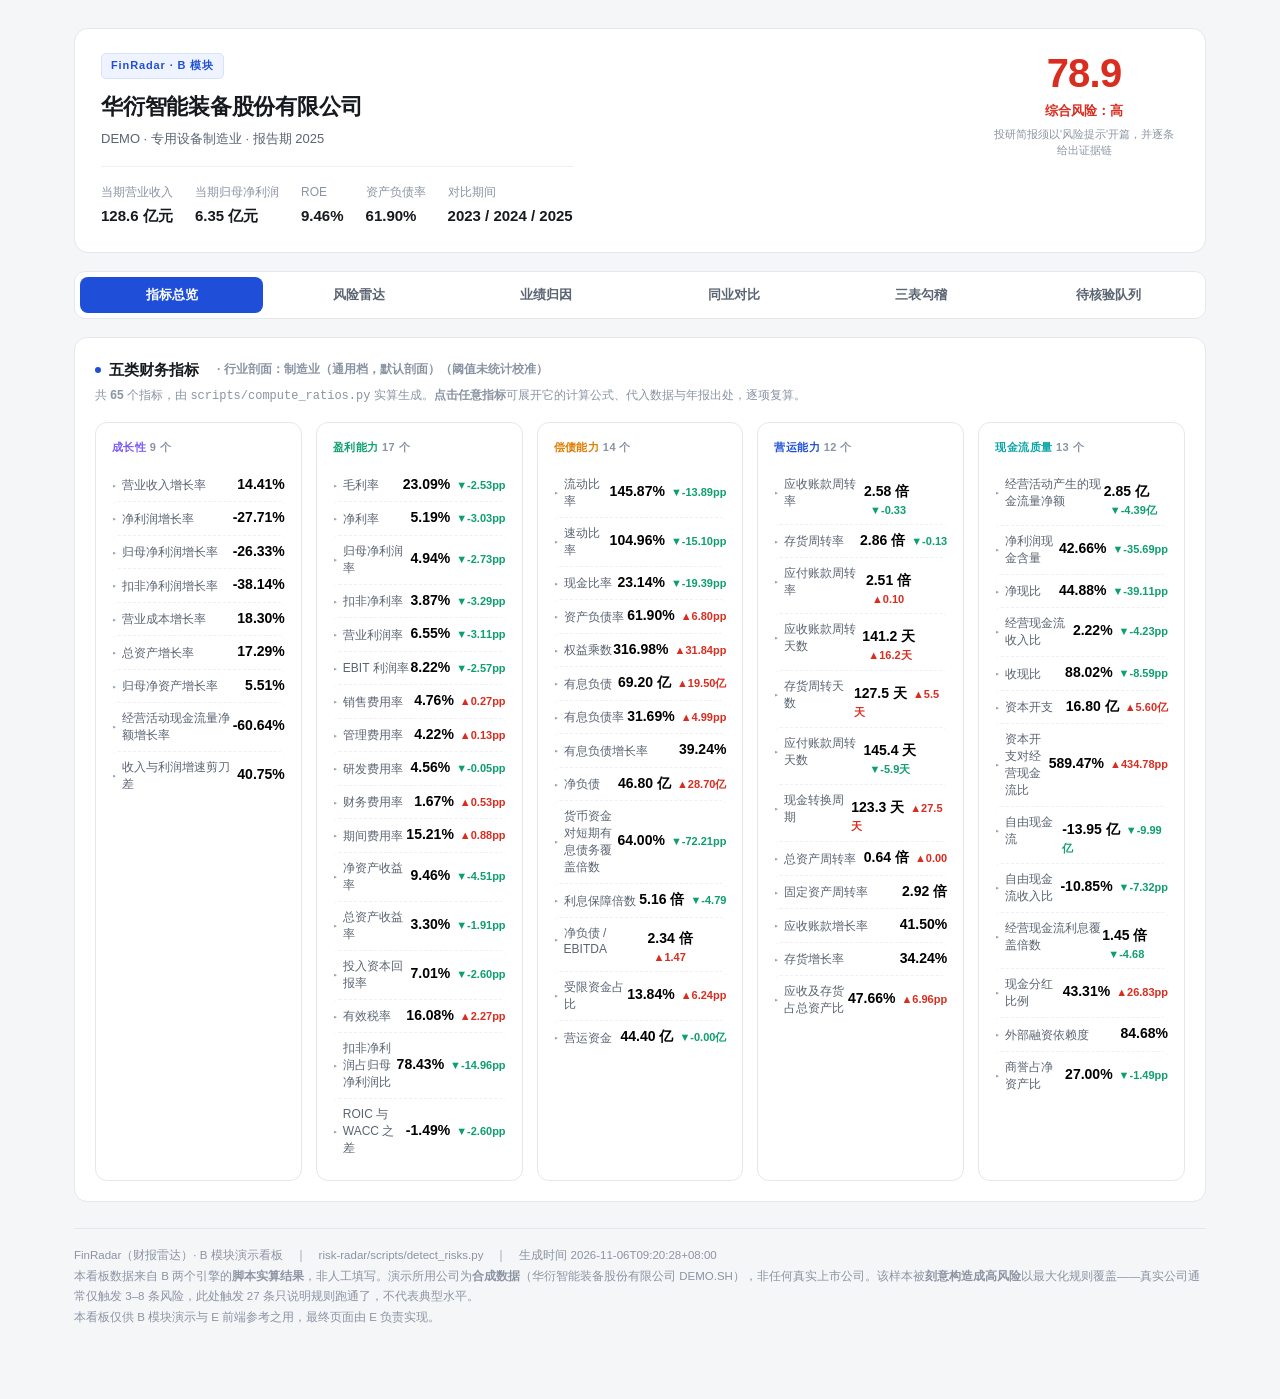
==== commit a0bc93a7: "终期修改 B1–B5 落地 + 对齐 D 的工作台链路 - B2: compute_ratios 缺输入/分母0/缺上期 → not_evaluable（口径不适用仍 not_meaningful） " ====
--- a/B_demo_dashboard.html
+++ b/B_demo_dashboard.html
@@ -201,6 +201,41 @@
 .empty{padding:26px;text-align:center;color:var(--tx3);font-size:13px;background:var(--gry-l);
   border-radius:10px;border:1px dashed var(--line)}
 .foot{margin-top:26px;padding-top:16px;border-top:1px solid var(--line);font-size:11.5px;color:var(--tx3);line-height:1.8}
+
+/* ---------- peer view（#s6 作用域，避免与本页 .bar/.legend 冲突） ---------- */
+#s6 .panel{background:var(--card);border:1px solid var(--line);border-radius:12px;
+  padding:16px 18px;margin-bottom:12px;overflow-x:auto}
+#s6 .pblock{padding:6px 0;border-bottom:1px dashed var(--line2)}
+#s6 .pblock:last-child{border-bottom:none}
+#s6 .rowhead b{font-size:13px}
+#s6 .rowhead span{color:var(--tx3);font-size:11px;margin-left:10px}
+#s6 svg.strip{display:block}
+#s6 .axis{stroke:#c9cfd8;stroke-width:1}
+#s6 .qline{stroke:var(--blue);stroke-width:1;stroke-dasharray:4 3;opacity:.75}
+#s6 .mline{stroke:var(--blue);stroke-width:1.6}
+#s6 .qlab{font-size:10px;fill:var(--blue)}
+#s6 .cdot{fill:#9aa6b5;opacity:.85}
+#s6 .tdot{fill:var(--red);stroke:#fff;stroke-width:1.5}
+#s6 .plab{font-size:10px;fill:var(--tx3)}
+#s6 .tlab{font-size:11px;fill:var(--red);font-weight:600}
+#s6 .cnote{color:var(--tx3);font-size:11px;margin:2px 0 0}
+#s6 .legend{color:var(--tx2);font-size:11px;margin:6px 0}
+#s6 .c-r{color:var(--red)}#s6 .c-g{color:var(--grn)}
+#s6 .rbar{fill:var(--red);opacity:.85}#s6 .gbar{fill:var(--grn);opacity:.85}
+#s6 .rlab{fill:var(--red);font-size:11px}#s6 .glab{fill:var(--grn);font-size:11px}
+#s6 .mlab{font-size:11.5px;fill:var(--tx2)}
+#s6 .chd{font-size:11.5px;fill:var(--tx2);font-weight:600}
+#s6 .bar{fill:#8fa8c8;opacity:.85}#s6 .tbar{fill:var(--org)}
+#s6 .trow{fill:var(--org-l)}
+#s6 .vlab{font-size:10.5px;fill:var(--tx2)}
+#s6 .tlab2{font-size:12px;fill:var(--tx);font-weight:600}
+#s6 .pbanner{background:var(--org-l);border:1px solid #f2ddb8;border-left:4px solid var(--org);
+  border-radius:0 8px 8px 0;padding:10px 14px;color:#7a4c00;font-size:12px;margin-bottom:6px}
+#s6 .pnotes{background:var(--red-l);border:1px solid #f2c6c2;border-left:4px solid var(--red);
+  border-radius:0 8px 8px 0;padding:10px 14px;font-size:12px;color:#7a2e23;margin:6px 0 14px}
+#s6 .pnotes ul{margin:4px 0 0;padding-left:18px}
+#s6 .psub{color:var(--tx2);font-size:12px;font-weight:600;margin:14px 0 6px}
+
 </style>
 </head>
 <body>
@@ -225,7 +260,7 @@
   <div class="nav">
     <button class="on" data-s="s1">指标总览</button>
     <button data-s="s2">风险雷达</button>
-    <button data-s="s3">业绩归因</button>
+    <button data-s="s3">业绩归因</button><button data-s="s6">同业对比</button>
     <button data-s="s5">三表勾稽</button>
     <button data-s="s4">待核验队列</button>
   </div>
@@ -294,7 +329,9 @@
       </div>
     </div>
   </section>
-
+<section id="s6"><div class="card"><h2><span class="dot" style="background:#0ba5a5"></span>同业对比 · 三视图</h2><div class="desc">逐指标点位 → 相对行业中位数的偏离 → 杜邦三因子并排。所有 SVG 静态生成、零运行时 JS，数据来自 <code>scripts_build_peer_view.py</code>。</div><div class="pbanner"><b>数据独立于主看板：</b>本板块来自 A 股真实篮子 11 家（目标公司 <b>贵州茅台酒</b>），分位线来自离线板块池 <b>BK1277 白酒Ⅱ</b>（2025-12-31）。主看板其余板块为合成样本，两批数据互不混用。池线只对同板块公司严格可比，篮子里其他行业的公司仅作参照；分位线是实测分布，不是合格线。</div><div class="pnotes"><b>缺值说明（不猜数）：</b><ul><li>ROE（归母，加权）：缺 珠海格力电器（not_evaluable）</li><li>应收账款周转天数：缺 珠海格力电器（not_evaluable）</li><li>存货周转天数：缺 珠海格力电器（not_evaluable）</li><li>杜邦三因子：珠海格力电器 缺（not_evaluable）</li></ul></div><div class="psub">一、逐指标点位（篮子全员 + 板块池分位线）</div><div class="panel"><div class="pblock"><div class="rowhead"><b>ROE（归母，加权）</b><span>线性刻度 · 池 n=20（calibrated）</span></div><svg class="strip" viewBox="0 0 1060 64" width="100%" role="img" aria-label="ROE（归母，加权）"><line x1="168" y1="27" x2="968" y2="27" class="axis"/><line x1="223.2" y1="8" x2="223.2" y2="48" class="qline"/><text x="223.2" y="60" class="qlab" text-anchor="middle">P25 4.29%</text><line x1="308.0" y1="8" x2="308.0" y2="48" class="mline"/><text x="308.0" y="60" class="qlab" text-anchor="middle">中位数 7.99%</text><line x1="463.7" y1="8" x2="463.7" y2="48" class="qline"/><text x="463.7" y="60" class="qlab" text-anchor="middle">P75 14.81%</text><circle cx="581.8" cy="27" r="4.5" class="cdot"><title>美的（000333）：19.98%</title></circle><circle cx="286.9" cy="27" r="4.5" class="cdot"><title>宜宾五粮液（000858）：7.07%</title></circle><circle cx="520.8" cy="27" r="4.5" class="cdot"><title>杭州海康威视数字技术（002415）：17.31%</title></circle><circle cx="470.7" cy="27" r="4.5" class="cdot"><title>比亚迪（002594）：15.12%</title></circle><circle cx="326.3" cy="27" r="4.5" class="cdot"><title>广州天赐高新材料（002709）：8.80%</title></circle><circle cx="690.3" cy="27" r="4.5" class="cdot"><title>宁德时代新能源科技（300750）：24.72%</title></circle><circle cx="365.1" cy="27" r="4.5" class="cdot"><title>三一重工（600031）：10.49%</title></circle><circle cx="407.4" cy="27" r="4.5" class="cdot"><title>万华化学（600309）：12.35%</title></circle><circle cx="912.8" cy="27" r="6.5" class="tdot"><title>贵州茅台酒（600519）：34.46%</title></circle><text x="912.8" y="17" class="tlab" text-anchor="middle">贵州茅台酒</text><circle cx="615.4" cy="27" r="4.5" class="cdot"><title>内蒙古伊利实业（600887）：21.45%</title></circle></svg></div><div class="pblock"><div class="rowhead"><b>毛利率</b><span>线性刻度 · 池 n=20（calibrated）</span></div><svg class="strip" viewBox="0 0 1060 64" width="100%" role="img" aria-label="毛利率"><line x1="168" y1="27" x2="968" y2="27" class="axis"/><line x1="661.3" y1="8" x2="661.3" y2="48" class="qline"/><text x="661.3" y="60" class="qlab" text-anchor="middle">P25 62.89%</text><line x1="727.7" y1="8" x2="727.7" y2="48" class="mline"/><text x="727.7" y="60" class="qlab" text-anchor="middle">中位数 70.35%</text><line x1="795.4" y1="8" x2="795.4" y2="48" class="qline"/><text x="795.4" y="60" class="qlab" text-anchor="middle">P75 77.97%</text><circle cx="339.7" cy="27" r="4.5" class="cdot"><title>美的（000333）：26.72%</title></circle><circle cx="367.2" cy="27" r="4.5" class="cdot"><title>珠海格力电器（000651）：29.81%</title></circle><circle cx="791.6" cy="27" r="4.5" class="cdot"><title>宜宾五粮液（000858）：77.54%</title></circle><circle cx="510.0" cy="27" r="4.5" class="cdot"><title>杭州海康威视数字技术（002415）：45.88%</title></circle><circle cx="259.9" cy="27" r="4.5" class="cdot"><title>比亚迪（002594）：17.74%</title></circle><circle cx="299.9" cy="27" r="4.5" class="cdot"><title>广州天赐高新材料（002709）：22.24%</title></circle><circle cx="335.7" cy="27" r="4.5" class="cdot"><title>宁德时代新能源科技（300750）：26.27%</title></circle><circle cx="350.3" cy="27" r="4.5" class="cdot"><title>三一重工（600031）：27.91%</title></circle><circle cx="223.2" cy="27" r="4.5" class="cdot"><title>万华化学（600309）：13.61%</title></circle><circle cx="912.8" cy="27" r="6.5" class="tdot"><title>贵州茅台酒（600519）：91.18%</title></circle><text x="912.8" y="17" class="tlab" text-anchor="middle">贵州茅台酒</text><circle cx="411.0" cy="27" r="4.5" class="cdot"><title>内蒙古伊利实业（600887）：34.74%</title></circle></svg></div><div class="pblock"><div class="rowhead"><b>净利率</b><span>线性刻度 · 池 n=20（calibrated）</span></div><svg class="strip" viewBox="0 0 1060 64" width="100%" role="img" aria-label="净利率"><line x1="168" y1="27" x2="968" y2="27" class="axis"/><line x1="273.2" y1="8" x2="273.2" y2="48" class="qline"/><text x="273.2" y="60" class="qlab" text-anchor="middle">P25 7.56%</text><line x1="350.8" y1="8" x2="350.8" y2="48" class="mline"/><text x="350.8" y="60" class="qlab" text-anchor="middle">中位数 12.77%</text><line x1="512.5" y1="8" x2="512.5" y2="48" class="qline"/><text x="512.5" y="60" class="qlab" text-anchor="middle">P75 23.64%</text><circle cx="305.2" cy="27" r="4.5" class="cdot"><title>美的（000333）：9.71%</title></circle><circle cx="412.7" cy="27" r="4.5" class="cdot"><title>珠海格力电器（000651）：16.93%</title></circle><circle cx="502.9" cy="27" r="4.5" class="cdot"><title>宜宾五粮液（000858）：22.99%</title></circle><circle cx="409.0" cy="27" r="4.5" class="cdot"><title>杭州海康威视数字技术（002415）：16.68%</title></circle><circle cx="223.2" cy="27" r="4.5" class="cdot"><title>比亚迪（002594）：4.20%</title></circle><circle cx="280.8" cy="27" r="4.5" class="cdot"><title>广州天赐高新材料（002709）：8.07%</title></circle><circle cx="430.4" cy="27" r="4.5" class="cdot"><title>宁德时代新能源科技（300750）：18.12%</title></circle><circle cx="301.5" cy="27" r="4.5" class="cdot"><title>三一重工（600031）：9.46%</title></circle><circle cx="263.5" cy="27" r="4.5" class="cdot"><title>万华化学（600309）：6.91%</title></circle><circle cx="912.8" cy="27" r="6.5" class="tdot"><title>贵州茅台酒（600519）：50.53%</title></circle><text x="912.8" y="17" class="tlab" text-anchor="middle">贵州茅台酒</text><circle cx="308.5" cy="27" r="4.5" class="cdot"><title>内蒙古伊利实业（600887）：9.93%</title></circle></svg><p class="cnote">口径：篮子为全口径净利率；板块池 XSJLL 同口径</p></div><div class="pblock"><div class="rowhead"><b>资产负债率</b><span>线性刻度 · 池 n=20（calibrated）</span></div><svg class="strip" viewBox="0 0 1060 64" width="100%" role="img" aria-label="资产负债率"><line x1="168" y1="27" x2="968" y2="27" class="axis"/><line x1="354.5" y1="8" x2="354.5" y2="48" class="qline"/><text x="354.5" y="60" class="qlab" text-anchor="middle">P25 22.96%</text><line x1="476.0" y1="8" x2="476.0" y2="48" class="mline"/><text x="476.0" y="60" class="qlab" text-anchor="middle">中位数 33.36%</text><line x1="514.0" y1="8" x2="514.0" y2="48" class="qline"/><text x="514.0" y="60" class="qlab" text-anchor="middle">P75 36.61%</text><circle cx="800.9" cy="27" r="4.5" class="cdot"><title>美的（000333）：61.17%</title></circle><circle cx="807.5" cy="27" r="4.5" class="cdot"><title>珠海格力电器（000651）：61.73%</title></circle><circle cx="447.1" cy="27" r="4.5" class="cdot"><title>宜宾五粮液（000858）：30.89%</title></circle><circle cx="482.6" cy="27" r="4.5" class="cdot"><title>杭州海康威视数字技术（002415）：33.92%</title></circle><circle cx="912.8" cy="27" r="4.5" class="cdot"><title>比亚迪（002594）：70.74%</title></circle><circle cx="223.2" cy="27" r="4.5" class="cdot"><title>广州天赐高新材料（002709）：11.72%</title></circle><circle cx="809.9" cy="27" r="4.5" class="cdot"><title>宁德时代新能源科技（300750）：61.94%</title></circle><circle cx="240.5" cy="27" r="4.5" class="cdot"><title>三一重工（600031）：13.20%</title></circle><circle cx="820.1" cy="27" r="4.5" class="cdot"><title>万华化学（600309）：62.81%</title></circle><circle cx="278.0" cy="27" r="6.5" class="tdot"><title>贵州茅台酒（600519）：16.42%</title></circle><text x="278.0" y="17" class="tlab" text-anchor="middle">贵州茅台酒</text><circle cx="804.9" cy="27" r="4.5" class="cdot"><title>内蒙古伊利实业（600887）：61.51%</title></circle></svg></div><div class="pblock"><div class="rowhead"><b>流动比率</b><span>线性刻度 · 池 n=20（calibrated）</span></div><svg class="strip" viewBox="0 0 1060 64" width="100%" role="img" aria-label="流动比率"><line x1="168" y1="27" x2="968" y2="27" class="axis"/><line x1="386.7" y1="8" x2="386.7" y2="48" class="qline"/><text x="386.7" y="60" class="qlab" text-anchor="middle">P25 170.30%</text><line x1="482.9" y1="8" x2="482.9" y2="48" class="mline"/><text x="482.9" y="60" class="qlab" text-anchor="middle">中位数 234.22%</text><line x1="675.2" y1="8" x2="675.2" y2="48" class="qline"/><text x="675.2" y="60" class="qlab" text-anchor="middle">P75 362.02%</text><circle cx="313.1" cy="27" r="4.5" class="cdot"><title>美的（000333）：121.34%</title></circle><circle cx="293.5" cy="27" r="4.5" class="cdot"><title>珠海格力电器（000651）：108.37%</title></circle><circle cx="498.5" cy="27" r="4.5" class="cdot"><title>宜宾五粮液（000858）：244.61%</title></circle><circle cx="494.4" cy="27" r="4.5" class="cdot"><title>杭州海康威视数字技术（002415）：241.86%</title></circle><circle cx="249.8" cy="27" r="4.5" class="cdot"><title>比亚迪（002594）：79.30%</title></circle><circle cx="912.8" cy="27" r="4.5" class="cdot"><title>广州天赐高新材料（002709）：519.94%</title></circle><circle cx="370.9" cy="27" r="4.5" class="cdot"><title>宁德时代新能源科技（300750）：159.77%</title></circle><circle cx="390.8" cy="27" r="4.5" class="cdot"><title>三一重工（600031）：172.98%</title></circle><circle cx="223.2" cy="27" r="4.5" class="cdot"><title>万华化学（600309）：61.60%</title></circle><circle cx="896.4" cy="27" r="6.5" class="tdot"><title>贵州茅台酒（600519）：509.00%</title></circle><text x="896.4" y="17" class="tlab" text-anchor="middle">贵州茅台酒</text><circle cx="240.2" cy="27" r="4.5" class="cdot"><title>内蒙古伊利实业（600887）：72.89%</title></circle></svg></div><div class="pblock"><div class="rowhead"><b>速动比率</b><span>线性刻度 · 池 n=20（calibrated）</span></div><svg class="strip" viewBox="0 0 1060 64" width="100%" role="img" aria-label="速动比率"><line x1="168" y1="27" x2="968" y2="27" class="axis"/><line x1="236.0" y1="8" x2="236.0" y2="48" class="qline"/><text x="236.0" y="60" class="qlab" text-anchor="middle">P25 49.66%</text><line x1="285.1" y1="8" x2="285.1" y2="48" class="mline"/><text x="285.1" y="60" class="qlab" text-anchor="middle">中位数 79.11%</text><line x1="455.6" y1="8" x2="455.6" y2="48" class="qline"/><text x="455.6" y="60" class="qlab" text-anchor="middle">P75 181.32%</text><circle cx="324.2" cy="27" r="4.5" class="cdot"><title>美的（000333）：102.52%</title></circle><circle cx="313.6" cy="27" r="4.5" class="cdot"><title>珠海格力电器（000651）：96.20%</title></circle><circle cx="511.5" cy="27" r="4.5" class="cdot"><title>宜宾五粮液（000858）：214.82%</title></circle><circle cx="479.0" cy="27" r="4.5" class="cdot"><title>杭州海康威视数字技术（002415）：195.33%</title></circle><circle cx="236.1" cy="27" r="4.5" class="cdot"><title>比亚迪（002594）：49.75%</title></circle><circle cx="912.8" cy="27" r="4.5" class="cdot"><title>广州天赐高新材料（002709）：455.46%</title></circle><circle cx="380.2" cy="27" r="4.5" class="cdot"><title>宁德时代新能源科技（300750）：136.12%</title></circle><circle cx="389.4" cy="27" r="4.5" class="cdot"><title>三一重工（600031）：141.63%</title></circle><circle cx="223.2" cy="27" r="4.5" class="cdot"><title>万华化学（600309）：41.97%</title></circle><circle cx="795.6" cy="27" r="6.5" class="tdot"><title>贵州茅台酒（600519）：385.18%</title></circle><text x="795.6" y="17" class="tlab" text-anchor="middle">贵州茅台酒</text><circle cx="254.9" cy="27" r="4.5" class="cdot"><title>内蒙古伊利实业（600887）：61.00%</title></circle></svg></div><div class="pblock"><div class="rowhead"><b>应收账款周转天数</b><span>对数刻度 · 池 n=20（calibrated）</span></div><svg class="strip" viewBox="0 0 1060 64" width="100%" role="img" aria-label="应收账款周转天数"><line x1="168" y1="27" x2="968" y2="27" class="axis"/><line x1="627.6" y1="8" x2="627.6" y2="48" class="qline"/><text x="627.6" y="60" class="qlab" text-anchor="middle">P25 0.35 天</text><line x1="712.6" y1="8" x2="712.6" y2="48" class="mline"/><text x="712.6" y="60" class="qlab" text-anchor="middle">中位数 1.56 天</text><line x1="802.3" y1="8" x2="802.3" y2="48" class="qline"/><text x="802.3" y="60" class="qlab" text-anchor="middle">P75 7.65 天</text><circle cx="880.1" cy="27" r="4.5" class="cdot"><title>美的（000333）：30.35 天</title></circle><circle cx="626.7" cy="27" r="4.5" class="cdot"><title>宜宾五粮液（000858）：0.34 天</title></circle><circle cx="963.7" cy="27" r="4.5" class="cdot"><title>杭州海康威视数字技术（002415）：133.60 天</title></circle><text x="963.7" y="17" class="plab" text-anchor="middle">杭州海康威视数字技术</text><circle cx="863.3" cy="27" r="4.5" class="cdot"><title>比亚迪（002594）：22.54 天</title></circle><circle cx="961.6" cy="27" r="4.5" class="cdot"><title>广州天赐高新材料（002709）：128.79 天</title></circle><text x="961.6" y="45" class="plab" text-anchor="middle">广州天赐高新材料</text><circle cx="919.0" cy="27" r="4.5" class="cdot"><title>宁德时代新能源科技（300750）：60.53 天</title></circle><circle cx="949.5" cy="27" r="4.5" class="cdot"><title>三一重工（600031）：103.88 天</title></circle><text x="949.5" y="17" class="plab" text-anchor="middle">三一重工</text><circle cx="869.8" cy="27" r="4.5" class="cdot"><title>万华化学（600309）：25.32 天</title></circle><circle cx="466.9" cy="27" r="6.5" class="tdot"><title>贵州茅台酒（600519）：0.02 天</title></circle><text x="466.9" y="45" class="tlab" text-anchor="middle">贵州茅台酒</text><circle cx="812.9" cy="27" r="4.5" class="cdot"><title>内蒙古伊利实业（600887）：9.23 天</title></circle></svg><p class="cnote">口径：365 / 应收周转次数</p></div><div class="pblock"><div class="rowhead"><b>存货周转天数</b><span>对数刻度 · 池 n=20（calibrated）</span></div><svg class="strip" viewBox="0 0 1060 64" width="100%" role="img" aria-label="存货周转天数"><line x1="168" y1="27" x2="968" y2="27" class="axis"/><line x1="942.6" y1="8" x2="942.6" y2="48" class="qline"/><text x="942.6" y="60" class="qlab" text-anchor="middle">P25 903.75 天</text><line x1="953.8" y1="8" x2="953.8" y2="48" class="mline"/><text x="953.8" y="60" class="qlab" text-anchor="middle">中位数 1140.69 天</text><line x1="961.7" y1="8" x2="961.7" y2="48" class="qline"/><text x="961.7" y="60" class="qlab" text-anchor="middle">P75 1342.33 天</text><circle cx="818.5" cy="27" r="4.5" class="cdot"><title>美的（000333）：69.51 天</title></circle><circle cx="934.7" cy="27" r="4.5" class="cdot"><title>宜宾五粮液（000858）：767.92 天</title></circle><circle cx="853.8" cy="27" r="4.5" class="cdot"><title>杭州海康威视数字技术（002415）：144.28 天</title></circle><circle cx="819.0" cy="27" r="4.5" class="cdot"><title>比亚迪（002594）：70.22 天</title></circle><circle cx="794.2" cy="27" r="4.5" class="cdot"><title>广州天赐高新材料（002709）：42.05 天</title></circle><circle cx="831.1" cy="27" r="4.5" class="cdot"><title>宁德时代新能源科技（300750）：90.18 天</title></circle><circle cx="844.9" cy="27" r="4.5" class="cdot"><title>三一重工（600031）：119.88 天</title></circle><circle cx="804.6" cy="27" r="4.5" class="cdot"><title>万华化学（600309）：52.10 天</title></circle><circle cx="964.4" cy="27" r="6.5" class="tdot"><title>贵州茅台酒（600519）：1418.73 天</title></circle><text x="964.4" y="17" class="tlab" text-anchor="middle">贵州茅台酒</text><circle cx="804.5" cy="27" r="4.5" class="cdot"><title>内蒙古伊利实业（600887）：52.03 天</title></circle></svg><p class="cnote">口径：365 / 存货周转次数</p></div></div><div class="psub">二、目标公司相对行业中位数的偏离（红 = 不利、绿 = 有利）</div><div class="panel"><p class="legend">条长 = 偏离中位数的四分位距（IQR）数；<span class="c-r">红 = 向不利方向偏离</span>、<span class="c-g">绿 = 向有利方向偏离</span>；相对偏离按 |中位数| 折算，池中位数接近 0 的指标（如 dso）相对值仅供参考。</p><svg viewBox="0 0 1060 298" width="100%" role="img" aria-label="差距条形图"><line x1="568.0" y1="4" x2="568.0" y2="284" class="axis"/><rect x="568.0" y="16" width="370.0" height="16" class="gbar"><title>ROE（归母，加权）：114095.55% vs 中位数 114069.08%，偏离 26.47%（+331.0%），距中位数 2.5 个四分位距</title></rect><text x="12" y="28" class="mlab">ROE（归母，加权）</text><text x="944.0" y="28" class="glab" text-anchor="start">高 26.47%（+331.0%）</text><rect x="568.0" y="50" width="203.1" height="16" class="gbar"><title>毛利率：114089.91% vs 中位数 114069.08%，偏离 20.83%（+29.6%），距中位数 1.4 个四分位距</title></rect><text x="12" y="62" class="mlab">毛利率</text><text x="777.1" y="62" class="glab" text-anchor="start">高 20.83%（+29.6%）</text><rect x="568.0" y="84" width="345.5" height="16" class="gbar"><title>净利率：114106.84% vs 中位数 114069.08%，偏离 37.75%（+295.6%），距中位数 2.3 个四分位距</title></rect><text x="12" y="96" class="mlab">净利率</text><text x="919.5" y="96" class="glab" text-anchor="start">高 37.75%（+295.6%）</text><rect x="385.5" y="118" width="182.5" height="16" class="gbar"><title>资产负债率：114052.14% vs 中位数 114069.08%，偏离 16.94%（-50.8%），距中位数 1.2 个四分位距</title></rect><text x="12" y="130" class="mlab">资产负债率</text><text x="379.5" y="130" class="glab" text-anchor="end">低 16.94%（-50.8%）</text><rect x="568.0" y="152" width="210.8" height="16" class="gbar"><title>流动比率：114343.87% vs 中位数 114069.08%，偏离 274.78%（+117.3%），距中位数 1.4 个四分位距</title></rect><text x="12" y="164" class="mlab">流动比率</text><text x="784.8" y="164" class="glab" text-anchor="start">高 274.78%（+117.3%）</text><rect x="568.0" y="186" width="342.0" height="16" class="gbar"><title>速动比率：114375.16% vs 中位数 114069.08%，偏离 306.07%（+386.9%），距中位数 2.3 个四分位距</title></rect><text x="12" y="198" class="mlab">速动比率</text><text x="916.0" y="198" class="glab" text-anchor="start">高 306.07%（+386.9%）</text><rect x="537.0" y="220" width="31.0" height="16" class="gbar"><title>应收账款周转天数：1139.15 天 vs 中位数 1140.69 天，偏离 1.54 天（-98.7%），距中位数 0.2 个四分位距</title></rect><text x="12" y="232" class="mlab">应收账款周转天数</text><text x="531.0" y="232" class="glab" text-anchor="end">低 1.54 天（-98.7%）</text><rect x="568.0" y="254" width="93.3" height="16" class="rbar"><title>存货周转天数：1418.73 天 vs 中位数 1140.69 天，偏离 278.04 天（+24.4%），距中位数 0.6 个四分位距</title></rect><text x="12" y="266" class="mlab">存货周转天数</text><text x="667.3" y="266" class="rlab" text-anchor="start">高 278.04 天（+24.4%）</text></svg></div><div class="psub">三、杜邦三因子并排（跨公司，按 ROE 排序）</div><div class="panel"><p class="legend">杜邦分解：净利率 × 总资产周转率 × 权益乘数 = ROE（平均口径）。
+「|差|」是三因子乘积与 ROE 的闭合差（量级 1e-15 级为浮点噪声，属正常）。
+杠杆（权益乘数）高不一定是坏事，要和净利率、周转放在一起读。</p><svg viewBox="0 0 1060 404" width="100%" role="img" aria-label="杜邦三因子并排"><text x="260" y="14" class="chd">净利率</text><text x="436" y="14" class="chd">总资产周转率</text><text x="612" y="14" class="chd">权益乘数</text><text x="768" y="14" class="chd">ROE（闭合校验）</text><rect x="8" y="22" width="1040" height="26" rx="6" class="trow"/><text x="16" y="39" class="tlab2">贵州茅台酒</text><rect x="200" y="26" width="124.0" height="13" class="tbar"><title>贵州茅台酒：净利率 = 48.76%</title></rect><text x="330" y="37" class="vlab">48.76%</text><rect x="376" y="26" width="72.0" height="13" class="tbar"><title>贵州茅台酒：总资产周转率 = 56.02%</title></rect><text x="506" y="37" class="vlab">56.02%</text><rect x="552" y="26" width="40.5" height="13" class="tbar"><title>贵州茅台酒：权益乘数 = 1.26 倍</title></rect><text x="682" y="37" class="vlab">1.26 倍</text><text x="768" y="39" class="tlab2">34.46%　|差|=0.0e+00</text><text x="16" y="73" class="mlab">宁德时代新能源科技</text><rect x="200" y="60" width="43.3" height="13" class="bar"><title>宁德时代新能源科技：净利率 = 17.04%</title></rect><text x="330" y="71" class="vlab">17.04%</text><rect x="376" y="60" width="61.8" height="13" class="bar"><title>宁德时代新能源科技：总资产周转率 = 48.11%</title></rect><text x="506" y="71" class="vlab">48.11%</text><rect x="552" y="60" width="96.8" height="13" class="bar"><title>宁德时代新能源科技：权益乘数 = 3.02 倍</title></rect><text x="682" y="71" class="vlab">3.02 倍</text><text x="768" y="73" class="vlab">24.72%　|差|=0.0e+00</text><text x="16" y="107" class="mlab">内蒙古伊利实业</text><rect x="200" y="94" width="25.4" height="13" class="bar"><title>内蒙古伊利实业：净利率 = 9.98%</title></rect><text x="330" y="105" class="vlab">9.98%</text><rect x="376" y="94" width="97.5" height="13" class="bar"><title>内蒙古伊利实业：总资产周转率 = 75.82%</title></rect><text x="506" y="105" class="vlab">75.82%</text><rect x="552" y="94" width="91.0" height="13" class="bar"><title>内蒙古伊利实业：权益乘数 = 2.84 倍</title></rect><text x="682" y="105" class="vlab">2.84 倍</text><text x="768" y="107" class="vlab">21.45%　|差|=0.0e+00</text><text x="16" y="141" class="mlab">美的</text><rect x="200" y="128" width="24.4" height="13" class="bar"><title>美的：净利率 = 9.58%</title></rect><text x="330" y="139" class="vlab">9.58%</text><rect x="376" y="128" width="97.2" height="13" class="bar"><title>美的：总资产周转率 = 75.59%</title></rect><text x="506" y="139" class="vlab">75.59%</text><rect x="552" y="128" width="88.5" height="13" class="bar"><title>美的：权益乘数 = 2.76 倍</title></rect><text x="682" y="139" class="vlab">2.76 倍</text><text x="768" y="141" class="vlab">19.98%　|差|=1.0e-06</text><text x="16" y="175" class="mlab">杭州海康威视数字技术</text><rect x="200" y="162" width="39.0" height="13" class="bar"><title>杭州海康威视数字技术：净利率 = 15.35%</title></rect><text x="330" y="173" class="vlab">15.35%</text><rect x="376" y="162" width="88.1" height="13" class="bar"><title>杭州海康威视数字技术：总资产周转率 = 68.51%</title></rect><text x="506" y="173" class="vlab">68.51%</text><rect x="552" y="162" width="52.9" height="13" class="bar"><title>杭州海康威视数字技术：权益乘数 = 1.65 倍</title></rect><text x="682" y="173" class="vlab">1.65 倍</text><text x="768" y="175" class="vlab">17.31%　|差|=0.0e+00</text><text x="16" y="209" class="mlab">比亚迪</text><rect x="200" y="196" width="10.3" height="13" class="bar"><title>比亚迪：净利率 = 4.06%</title></rect><text x="330" y="207" class="vlab">4.06%</text><rect x="376" y="196" width="124.0" height="13" class="bar"><title>比亚迪：总资产周转率 = 96.45%</title></rect><text x="506" y="207" class="vlab">96.45%</text><rect x="552" y="196" width="124.0" height="13" class="bar"><title>比亚迪：权益乘数 = 3.86 倍</title></rect><text x="682" y="207" class="vlab">3.86 倍</text><text x="768" y="209" class="vlab">15.12%　|差|=1.0e-06</text><text x="16" y="243" class="mlab">万华化学</text><rect x="200" y="230" width="15.7" height="13" class="bar"><title>万华化学：净利率 = 6.16%</title></rect><text x="330" y="241" class="vlab">6.16%</text><rect x="376" y="230" width="84.8" height="13" class="bar"><title>万华化学：总资产周转率 = 65.95%</title></rect><text x="506" y="241" class="vlab">65.95%</text><rect x="552" y="230" width="97.5" height="13" class="bar"><title>万华化学：权益乘数 = 3.04 倍</title></rect><text x="682" y="241" class="vlab">3.04 倍</text><text x="768" y="243" class="vlab">12.35%　|差|=0.0e+00</text><text x="16" y="277" class="mlab">三一重工</text><rect x="200" y="264" width="23.8" height="13" class="bar"><title>三一重工：净利率 = 9.37%</title></rect><text x="330" y="275" class="vlab">9.37%</text><rect x="376" y="264" width="70.9" height="13" class="bar"><title>三一重工：总资产周转率 = 55.12%</title></rect><text x="506" y="275" class="vlab">55.12%</text><rect x="552" y="264" width="65.2" height="13" class="bar"><title>三一重工：权益乘数 = 2.03 倍</title></rect><text x="682" y="275" class="vlab">2.03 倍</text><text x="768" y="277" class="vlab">10.49%　|差|=1.0e-06</text><text x="16" y="311" class="mlab">广州天赐高新材料</text><rect x="200" y="298" width="20.8" height="13" class="bar"><title>广州天赐高新材料：净利率 = 8.18%</title></rect><text x="330" y="309" class="vlab">8.18%</text><rect x="376" y="298" width="84.1" height="13" class="bar"><title>广州天赐高新材料：总资产周转率 = 65.45%</title></rect><text x="506" y="309" class="vlab">65.45%</text><rect x="552" y="298" width="52.8" height="13" class="bar"><title>广州天赐高新材料：权益乘数 = 1.64 倍</title></rect><text x="682" y="309" class="vlab">1.64 倍</text><text x="768" y="311" class="vlab">8.80%　|差|=1.0e-06</text><text x="16" y="345" class="mlab">宜宾五粮液</text><rect x="200" y="332" width="56.2" height="13" class="bar"><title>宜宾五粮液：净利率 = 22.09%</title></rect><text x="330" y="343" class="vlab">22.09%</text><rect x="376" y="332" width="27.6" height="13" class="bar"><title>宜宾五粮液：总资产周转率 = 21.43%</title></rect><text x="506" y="343" class="vlab">21.43%</text><rect x="552" y="332" width="47.9" height="13" class="bar"><title>宜宾五粮液：权益乘数 = 1.49 倍</title></rect><text x="682" y="343" class="vlab">1.49 倍</text><text x="768" y="345" class="vlab">7.07%　|差|=0.0e+00</text><text x="16" y="379" class="mlab" fill="#90A4AE">珠海格力电器：ROE not_evaluable，杜邦不可计算</text></svg></div></div></section>
   <!-- ============ 4. 待核验队列 ============ -->
   <section id="s4">
     <div class="card">
@@ -321,7 +358,7 @@
   <div class="foot" id="foot"></div>
 </div>
 
-<script id="payload" type="application/json">{"diag":{"schema_version":"finradar.diagnosis/1.0","generated_at":"2026-11-04T16:20:10+08:00","generator":"financial-diagnosis/scripts/compute_ratios.py","company":{"name":"华衍智能装备股份有限公司","ticker":"DEMO","industry":"专用设备制造业","report_period":"2025","report_source":"2025年年度报告","ticker_code":"DEMO","ticker_full":"DEMO.SH","exchange":"上海证券交易所","exchange_code":"SH","report_type":"年度报告","scope":"合并报表","currency":"CNY","amount_unit":"元"},"period":{"current":"2025","previous":"2024","all":["2023","2024","2025"]},"meta":{"default_unit":"亿元","currency":"CNY","periods":["2023","2024","2025"],"report_period":"2025","wacc":0.085,"days_in_year":365,"industry":"专用设备制造业","industry_gross_margin_benchmark":null,"audit_opinion":"标准无保留意见","period_type":"annual","source_mode":"upload","source_mode_inferred":true,"consolidated":true,"consolidated_assumed":true,"key":"DEMO.SH_2025"},"industry_profile":"general","assumptions":{"wacc":0.085,"days_in_year":365.0,"average_balance":"所有周转率 / 回报率类指标的分母一律使用 (期初 + 期末) / 2","unit_normalized_to":"元"},"derived":{"2023":{"gross_profit":2440000000.0,"ebit":1020000000.0,"effective_tax_rate":0.134078,"ebitda":1805000000.0,"nopat":883240223.463687,"interest_bearing_debt":4460000000.0,"short_term_interest_bearing_debt":1980000000.0,"net_debt":1570000000.0,"invested_capital":10270000000.0,"working_capital":3959999999.999999,"ar_total":4040000000.0,"fcf":-218000000.0,"period_expense":1410000000.0},"2024":{"gross_profit":2880000000.000001,"ebit":1213000000.0,"effective_tax_rate":0.13806,"ebitda":2073000000.0,"nopat":1045533582.089552,"interest_bearing_debt":4970000000.0,"short_term_interest_bearing_debt":2320000000.0,"net_debt":1810000000.0,"invested_capital":11500000000.0,"working_capital":4440000000.0,"ar_total":4630000000.0,"fcf":-396000000.0,"period_expense":1611000000.0},"2025":{"gross_profit":2970000000.0,"ebit":1057000000.0,"effective_tax_rate":0.160804,"ebitda":1997000000.0,"nopat":887030150.753769,"interest_bearing_debt":6920000000.0,"short_term_interest_bearing_debt":3500000000.0,"net_debt":4680000000.0,"invested_capital":13810000000.0,"working_capital":4439999999.999998,"ar_total":6450000000.0,"fcf":-1395000000.0,"period_expense":1956000000.0}},"ratios":{"growth":{"revenue_growth":{"value":0.144128,"unit":"ratio","formula":"营业收入（本期）/ 营业收入（上期）- 1","inputs":{"revenue_t":12860000000.0,"revenue_t_1":11240000000.0},"prev":null,"delta":null,"higher_is_better":true,"status":"ok","inputs_prev":{"revenue_t":11240000000.0,"revenue_t_1":9860000000.0},"name":"营业收入增长率","role":"core","source_fields":["revenue"],"source_pages":[82,83]},"net_income_growth":{"value":-0.277056,"unit":"ratio","formula":"净利润（本期）/ 净利润（上期）- 1","inputs":{"net_income_t":668000000.0,"net_income_t_1":924000000.0},"prev":null,"delta":null,"higher_is_better":true,"status":"ok","inputs_prev":{"net_income_t":924000000.0,"net_income_t_1":775000000.0},"name":"净利润增长率","role":"diagnostic","source_fields":["net_income"],"source_pages":[82,83]},"net_income_parent_growth":{"value":-0.263341,"unit":"ratio","formula":"归母净利润（本期）/ 归母净利润（上期）- 1","inputs":{"ni_parent_t":635000000.0,"ni_parent_t_1":862000000.0},"prev":null,"delta":null,"higher_is_better":true,"status":"ok","inputs_prev":{"ni_parent_t":null,"ni_parent_t_1":null},"name":"归母净利润增长率","role":"core","source_fields":["net_income_parent"],"source_pages":[82,83]},"net_income_deducted_growth":{"value":-0.381366,"unit":"ratio","formula":"扣非净利润（本期）/ 扣非净利润（上期）- 1","inputs":{"ni_ded_t":498000000.0,"ni_ded_t_1":805000000.0},"prev":null,"delta":null,"higher_is_better":true,"status":"ok","inputs_prev":{"ni_ded_t":null,"ni_ded_t_1":null},"name":"扣非净利润增长率","role":"diagnostic","source_fields":["net_income_deducted"],"source_pages":[85,87]},"cost_of_revenue_growth":{"value":0.183014,"unit":"ratio","formula":"营业成本（本期）/ 营业成本（上期）- 1","inputs":{"cogs_t":9890000000.0,"cogs_t_1":8359999999.999999},"prev":null,"delta":null,"status":"ok","inputs_prev":{"cogs_t":null,"cogs_t_1":null},"name":"营业成本增长率","role":"diagnostic","source_fields":["cost_of_revenue"],"source_pages":[82,83]},"total_assets_growth":{"value":0.172932,"unit":"ratio","formula":"总资产（本期）/ 总资产（上期）- 1","inputs":{"ta_t":21840000000.0,"ta_t_1":18620000000.0},"prev":null,"delta":null,"status":"ok","inputs_prev":{"ta_t":null,"ta_t_1":null},"name":"总资产增长率","role":"diagnostic","source_fields":["total_assets"],"source_pages":[80,81]},"equity_parent_growth":{"value":0.05513,"unit":"ratio","formula":"归母净资产（本期）/ 归母净资产（上期）- 1","inputs":{"eq_t":6890000000.000001,"eq_t_1":6530000000.0},"prev":null,"delta":null,"status":"ok","inputs_prev":{"eq_t":null,"eq_t_1":null},"name":"归母净资产增长率","role":"diagnostic","source_fields":["equity_parent"],"source_pages":[80,81]},"ocf_growth":{"value":-0.606354,"unit":"ratio","formula":"经营活动现金流量净额（本期）/ 经营活动现金流量净额（上期）- 1","inputs":{"ocf_t":285000000.0,"ocf_t_1":724000000.0},"prev":null,"delta":null,"higher_is_better":true,"status":"ok","inputs_prev":{"ocf_t":724000000.0,"ocf_t_1":642000000.0},"name":"经营活动现金流量净额增长率","role":"diagnostic","source_fields":["ocf"],"source_pages":[84,85]},"profit_revenue_scissors":{"value":0.407469,"unit":"ratio","formula":"收入增速 - 归母净利润增速（>0 表示增收不增利）","inputs":{"revenue_growth":0.144128,"net_income_parent_growth":-0.263341},"prev":null,"delta":null,"higher_is_better":false,"status":"ok","inputs_prev":{"revenue_growth":null,"net_income_parent_growth":null},"name":"收入与利润增速剪刀差","role":"diagnostic","source_fields":["revenue","net_income_parent"],"source_pages":[82,83]}},"profitability":{"gross_margin":{"value":0.230949,"unit":"ratio","formula":"(营业收入 - 营业成本) / 营业收入","inputs":{"revenue":12860000000.0,"cost_of_revenue":9890000000.0},"prev":0.256228,"delta":-0.025279,"higher_is_better":true,"status":"ok","inputs_prev":{"revenue":11240000000.0,"cost_of_revenue":8359999999.999999},"name":"毛利率","role":"core","source_fields":["revenue","cost_of_revenue"],"source_pages":[82,83]},"net_margin":{"value":0.051944,"unit":"ratio","formula":"净利润 / 营业收入","inputs":{"net_income":668000000.0,"revenue":12860000000.0},"prev":0.082206,"delta":-0.030262,"higher_is_better":true,"status":"ok","inputs_prev":{"net_income":924000000.0,"revenue":11240000000.0},"name":"净利率","role":"diagnostic","source_fields":["net_income","revenue"],"source_pages":[82,83]},"net_margin_parent":{"value":0.049378,"unit":"ratio","formula":"归母净利润 / 营业收入","inputs":{"net_income_parent":635000000.0,"revenue":12860000000.0},"prev":0.07669,"delta":-0.027312,"higher_is_better":true,"status":"ok","inputs_prev":{"net_income_parent":862000000.0,"revenue":11240000000.0},"name":"归母净利润率","role":"core","source_fields":["net_income_parent","revenue"],"source_pages":[82,83]},"net_margin_deducted":{"value":0.038725,"unit":"ratio","formula":"扣非净利润 / 营业收入","inputs":{"net_income_deducted":498000000.0,"revenue":12860000000.0},"prev":0.071619,"delta":-0.032894,"higher_is_better":true,"status":"ok","inputs_prev":{"net_income_deducted":805000000.0,"revenue":11240000000.0},"name":"扣非净利率","role":"diagnostic","source_fields":["net_income_deducted","revenue"],"source_pages":[82,83,85,87]},"operating_margin":{"value":0.065474,"unit":"ratio","formula":"营业利润 / 营业收入","inputs":{"operating_profit":842000000.0,"revenue":12860000000.0},"prev":0.09653,"delta":-0.031056,"higher_is_better":true,"status":"ok","inputs_prev":{"operating_profit":1085000000.0,"revenue":11240000000.0},"name":"营业利润率","role":"diagnostic","source_fields":["operating_profit","revenue"],"source_pages":[82,83]},"ebit_margin":{"value":0.082193,"unit":"ratio","formula":"EBIT / 营业收入，EBIT = 营业利润 + 财务费用","inputs":{"ebit":1057000000.0,"revenue":12860000000.0},"prev":0.107918,"delta":-0.025725,"higher_is_better":true,"status":"ok","inputs_prev":{"ebit":1213000000.0,"revenue":11240000000.0},"name":"EBIT 利润率","role":"diagnostic","source_fields":["operating_profit","finance_expense","revenue"],"source_pages":[82,83,111,113]},"selling_expense_ratio":{"value":0.047589,"unit":"ratio","formula":"销售费用 / 营业收入","inputs":{"selling_expense":612000000.0,"revenue":12860000000.0},"prev":0.044929,"delta":0.002661,"higher_is_better":false,"status":"ok","inputs_prev":{"selling_expense":505000000.0,"revenue":11240000000.0},"name":"销售费用率","role":"diagnostic","source_fields":["selling_expense","revenue"],"source_pages":[82,83,111,113]},"admin_expense_ratio":{"value":0.042224,"unit":"ratio","formula":"管理费用 / 营业收入","inputs":{"admin_expense":543000000.0,"revenue":12860000000.0},"prev":0.040925,"delta":0.001299,"higher_is_better":false,"status":"ok","inputs_prev":{"admin_expense":460000000.0,"revenue":11240000000.0},"name":"管理费用率","role":"diagnostic","source_fields":["admin_expense","revenue"],"source_pages":[82,83,111,113]},"rd_expense_ratio":{"value":0.045568,"unit":"ratio","formula":"研发费用 / 营业收入","inputs":{"rd_expense":586000000.0,"revenue":12860000000.0},"prev":0.046085,"delta":-0.000518,"status":"ok","inputs_prev":{"rd_expense":518000000.0,"revenue":11240000000.0},"name":"研发费用率","role":"diagnostic","source_fields":["rd_expense","revenue"],"source_pages":[82,83,111,113]},"finance_expense_ratio":{"value":0.016719,"unit":"ratio","formula":"财务费用 / 营业收入","inputs":{"finance_expense":215000000.0,"revenue":12860000000.0},"prev":0.011388,"delta":0.005331,"higher_is_better":false,"status":"ok","inputs_prev":{"finance_expense":128000000.0,"revenue":11240000000.0},"name":"财务费用率","role":"diagnostic","source_fields":["finance_expense","revenue"],"source_pages":[82,83,111,113]},"period_expense_ratio":{"value":0.1521,"unit":"ratio","formula":"(销售+管理+研发+财务费用) / 营业收入","inputs":{"period_expense":1956000000.0,"revenue":12860000000.0},"prev":0.143327,"delta":0.008772,"higher_is_better":false,"status":"ok","inputs_prev":{"period_expense":1611000000.0,"revenue":11240000000.0},"name":"期间费用率","role":"diagnostic","source_fields":["selling_expense","admin_expense","rd_expense","finance_expense","revenue"],"source_pages":[82,83,111,113]},"roe":{"value":0.094635,"unit":"ratio","formula":"归母净利润 / ((期初归母净资产 + 期末归母净资产) / 2)","inputs":{"net_income_parent":635000000.0,"avg_equity_parent":6710000000.0},"prev":0.139708,"delta":-0.045073,"higher_is_better":true,"status":"ok","inputs_prev":{"net_income_parent":862000000.0,"avg_equity_parent":6170000000.0},"name":"净资产收益率","role":"core","source_fields":["net_income_parent","equity_parent"],"source_pages":[80,81,82,83]},"roa":{"value":0.03302,"unit":"ratio","formula":"净利润 / 平均总资产（净利润含少数股东损益，与总资产口径匹配）","inputs":{"net_income":668000000.0,"avg_total_assets":20230000000.0},"prev":0.0521,"delta":-0.01908,"higher_is_better":true,"status":"ok","inputs_prev":{"net_income":924000000.0,"avg_total_assets":17735000000.0},"name":"总资产收益率","role":"diagnostic","source_fields":["net_income","total_assets"],"source_pages":[80,81,82,83]},"roic":{"value":0.070093,"unit":"ratio","formula":"NOPAT / 平均投入资本；NOPAT = EBIT x (1 - 有效税率)；投入资本 = 有息负债 + 归母净资产","inputs":{"nopat":887030150.753769,"avg_invested_capital":12655000000.0},"prev":0.096053,"delta":-0.025959,"higher_is_better":true,"status":"ok","inputs_prev":{"nopat":1045533582.089552,"avg_invested_capital":null},"name":"投入资本回报率","role":"diagnostic","source_fields":["operating_profit","income_tax_expense","total_assets","total_current_liabilities","equity_parent"],"source_pages":[80,81,82,83,116,118]},"effective_tax_rate":{"value":0.160804,"unit":"ratio","formula":"所得税费用 / 利润总额","inputs":{"income_tax_expense":128000000.0,"pretax_profit":796000000.0},"prev":0.13806,"delta":0.022744,"status":"ok","inputs_prev":{"income_tax_expense":148000000.0,"pretax_profit":1072000000.0},"name":"有效税率","role":"diagnostic","source_fields":["income_tax_expense","pretax_profit"],"source_pages":[82,83,116,118]},"deducted_to_parent":{"value":0.784252,"unit":"ratio","formula":"扣非净利润 / 归母净利润（衡量盈利含金量）","inputs":{"net_income_deducted":498000000.0,"net_income_parent":635000000.0},"prev":0.933875,"delta":-0.149623,"higher_is_better":true,"status":"ok","inputs_prev":{"net_income_deducted":805000000.0,"net_income_parent":862000000.0},"name":"扣非净利润占归母净利润比","role":"diagnostic","source_fields":["net_income_deducted","net_income_parent"],"source_pages":[82,83,85,87]},"roic_minus_wacc":{"value":-0.014907,"unit":"ratio","formula":"ROIC - WACC（<0 表示当期未创造经济价值）","inputs":{"roic":0.070093,"wacc":0.085},"prev":0.011053,"delta":-0.025959,"higher_is_better":true,"status":"ok","inputs_prev":{"roic":null,"wacc":0.085},"name":"ROIC 与 WACC 之差","role":"diagnostic","source_fields":["operating_profit","income_tax_expense","total_assets","total_current_liabilities","equity_parent"],"source_pages":[80,81,82,83,116,118]}},"solvency":{"current_ratio":{"value":1.458678,"unit":"ratio","formula":"流动资产 / 流动负债","inputs":{"total_current_assets":14119999999.999998,"total_current_liabilities":9680000000.0},"prev":1.597577,"delta":-0.1389,"higher_is_better":true,"status":"ok","inputs_prev":{"total_current_assets":11870000000.0,"total_current_liabilities":7430000000.0},"name":"流动比率","role":"diagnostic","source_fields":["total_current_assets","total_current_liabilities"],"source_pages":[80,81]},"quick_ratio":{"value":1.049587,"unit":"ratio","formula":"(流动资产 - 存货) / 流动负债","inputs":{"total_current_assets":14119999999.999998,"inventory":3960000000.0,"total_current_liabilities":9680000000.0},"prev":1.200538,"delta":-0.150952,"higher_is_better":true,"status":"ok","inputs_prev":{"total_current_assets":11870000000.0,"inventory":2950000000.0,"total_current_liabilities":7430000000.0},"name":"速动比率","role":"diagnostic","source_fields":["total_current_assets","inventory","total_current_liabilities"],"source_pages":[80,81,102,104]},"cash_ratio":{"value":0.231405,"unit":"ratio","formula":"货币资金 / 流动负债","inputs":{"cash_and_equivalents":2240000000.0,"total_current_liabilities":9680000000.0},"prev":0.425303,"delta":-0.193898,"higher_is_better":true,"status":"ok","inputs_prev":{"cash_and_equivalents":3160000000.0,"total_current_liabilities":7430000000.0},"name":"现金比率","role":"diagnostic","source_fields":["cash_and_equivalents","total_current_liabilities"],"source_pages":[80,81]},"debt_to_assets":{"value":0.619048,"unit":"ratio","formula":"总负债 / 总资产","inputs":{"total_liabilities":13519999999.999998,"total_assets":21840000000.0},"prev":0.55102,"delta":0.068027,"higher_is_better":false,"status":"ok","inputs_prev":{"total_liabilities":10260000000.0,"total_assets":18620000000.0},"name":"资产负债率","role":"core","source_fields":["total_liabilities","total_assets"],"source_pages":[80,81]},"equity_multiplier":{"value":3.169811,"unit":"ratio","formula":"总资产 / 归母净资产（期末口径，杜邦分解用平均口径）","inputs":{"total_assets":21840000000.0,"equity_parent":6890000000.000001},"prev":2.851455,"delta":0.318356,"status":"ok","inputs_prev":{"total_assets":18620000000.0,"equity_parent":6530000000.0},"name":"权益乘数","role":"diagnostic","source_fields":["total_assets","equity_parent"],"source_pages":[80,81]},"interest_bearing_debt":{"value":6920000000.0,"unit":"CNY","formula":"短期借款 + 一年内到期非流动负债 + 长期借款 + 应付债券","inputs":{"short_term_borrowings":2860000000.0,"current_portion_lt_debt":640000000.0,"long_term_borrowings":3420000000.0,"bonds_payable":0.0},"prev":4970000000.0,"delta":1950000000.0,"status":"ok","inputs_prev":{"short_term_borrowings":1840000000.0,"current_portion_lt_debt":480000000.0,"long_term_borrowings":2650000000.0,"bonds_payable":0.0},"name":"有息负债","role":"diagnostic","source_fields":["short_term_borrowings","current_portion_lt_debt","long_term_borrowings","bonds_payable"],"source_pages":[132,134]},"interest_bearing_debt_ratio":{"value":0.31685,"unit":"ratio","formula":"有息负债 / 总资产","inputs":{"interest_bearing_debt":6920000000.0,"total_assets":21840000000.0},"prev":0.266917,"delta":0.049933,"higher_is_better":false,"status":"ok","inputs_prev":{"interest_bearing_debt":4970000000.0,"total_assets":18620000000.0},"name":"有息负债率","role":"diagnostic","source_fields":["short_term_borrowings","current_portion_lt_debt","long_term_borrowings","bonds_payable","total_assets"],"source_pages":[80,81,132,134]},"interest_bearing_debt_growth":{"value":0.392354,"unit":"ratio","formula":"有息负债（本期）/ 有息负债（上期）- 1","inputs":{"ibd_t":6920000000.0,"ibd_t_1":4970000000.0},"prev":null,"delta":null,"higher_is_better":false,"status":"ok","inputs_prev":{"ibd_t":null,"ibd_t_1":null},"name":"有息负债增长率","role":"diagnostic","source_fields":["short_term_borrowings","current_portion_lt_debt","long_term_borrowings","bonds_payable"],"source_pages":[132,134]},"net_debt":{"value":4680000000.0,"unit":"CNY","formula":"有息负债 - 货币资金","inputs":{"interest_bearing_debt":6920000000.0,"cash_and_equivalents":2240000000.0},"prev":1810000000.0,"delta":2870000000.0,"status":"ok","inputs_prev":{"interest_bearing_debt":4970000000.0,"cash_and_equivalents":3160000000.0},"name":"净负债","role":"diagnostic","source_fields":["short_term_borrowings","current_portion_lt_debt","long_term_borrowings","bonds_payable","cash_and_equivalents"],"source_pages":[80,81,132,134]},"cash_to_short_term_debt":{"value":0.64,"unit":"ratio","formula":"货币资金 / (短期借款 + 一年内到期非流动负债)","inputs":{"cash_and_equivalents":2240000000.0,"short_term_interest_bearing_debt":3500000000.0},"prev":1.362069,"delta":-0.722069,"higher_is_better":true,"status":"ok","inputs_prev":{"cash_and_equivalents":3160000000.0,"short_term_interest_bearing_debt":2320000000.0},"name":"货币资金对短期有息债务覆盖倍数","role":"diagnostic","source_fields":["cash_and_equivalents","short_term_borrowings","current_portion_lt_debt"],"source_pages":[80,81,132,134]},"interest_coverage":{"value":5.156098,"unit":"x","formula":"EBIT / 利息费用","inputs":{"ebit":1057000000.0,"interest_expense":205000000.0},"prev":9.942623,"delta":-4.786525,"higher_is_better":true,"status":"ok","inputs_prev":{"ebit":1213000000.0,"interest_expense":122000000.0},"name":"利息保障倍数","role":"diagnostic","source_fields":["operating_profit","finance_expense","interest_expense"],"source_pages":[82,83,111,113,134,136]},"net_debt_to_ebitda":{"value":2.343515,"unit":"x","formula":"净负债 / EBITDA","inputs":{"net_debt":4680000000.0,"ebitda":1997000000.0},"prev":0.873131,"delta":1.470385,"higher_is_better":false,"status":"ok","inputs_prev":{"net_debt":1810000000.0,"ebitda":2073000000.0},"name":"净负债 / EBITDA","role":"diagnostic","source_fields":["short_term_borrowings","long_term_borrowings","cash_and_equivalents","operating_profit","finance_expense","depreciation_amortization"],"source_pages":[80,81,82,83,93,94,111,113,132,134]},"restricted_cash_ratio":{"value":0.138393,"unit":"ratio","formula":"受限货币资金 / 货币资金","inputs":{"restricted_cash":310000000.0,"cash_and_equivalents":2240000000.0},"prev":0.075949,"delta":0.062443,"higher_is_better":false,"status":"ok","inputs_prev":{"restricted_cash":240000000.0,"cash_and_equivalents":3160000000.0},"name":"受限资金占比","role":"diagnostic","source_fields":["restricted_cash","cash_and_equivalents"],"source_pages":[80,81,105,107]},"working_capital":{"value":4439999999.999998,"unit":"CNY","formula":"流动资产 - 流动负债","inputs":{"total_current_assets":14119999999.999998,"total_current_liabilities":9680000000.0},"prev":4440000000.0,"delta":-2e-06,"status":"ok","inputs_prev":{"total_current_assets":11870000000.0,"total_current_liabilities":7430000000.0},"name":"营运资金","role":"diagnostic","source_fields":["total_current_assets","total_current_liabilities"],"source_pages":[80,81]}},"efficiency":{"ar_turnover":{"value":2.584925,"unit":"x","formula":"营业收入 / 平均应收账款","inputs":{"revenue":12860000000.0,"avg_accounts_receivable":4975000000.0},"prev":2.919481,"delta":-0.334556,"higher_is_better":true,"status":"ok","inputs_prev":{"revenue":11240000000.0,"avg_accounts_receivable":3850000000.0},"name":"应收账款周转率","role":"diagnostic","source_fields":["revenue","accounts_receivable"],"source_pages":[82,83,97,99]},"inventory_turnover":{"value":2.862518,"unit":"x","formula":"营业成本 / 平均存货","inputs":{"cost_of_revenue":9890000000.0,"avg_inventory":3455000000.0},"prev":2.991055,"delta":-0.128537,"higher_is_better":true,"status":"ok","inputs_prev":{"cost_of_revenue":8359999999.999999,"avg_inventory":2795000000.0},"name":"存货周转率","role":"diagnostic","source_fields":["cost_of_revenue","inventory"],"source_pages":[82,83,102,104]},"ap_turnover":{"value":2.510152,"unit":"x","formula":"营业成本 / 平均应付账款","inputs":{"cost_of_revenue":9890000000.0,"avg_accounts_payable":3940000000.0},"prev":2.412698,"delta":0.097454,"status":"ok","inputs_prev":{"cost_of_revenue":8359999999.999999,"avg_accounts_payable":3465000000.0},"name":"应付账款周转率","role":"diagnostic","source_fields":["cost_of_revenue","accounts_payable"],"source_pages":[82,83,108,110]},"dso":{"value":141.203344,"unit":"days","formula":"365 / 应收账款周转率（应收账款口径，不含票据与合同资产）","inputs":{"days":365.0,"ar_turnover":2.584925},"prev":125.022242,"delta":16.181102,"higher_is_better":false,"status":"ok","inputs_prev":{"days":365.0,"ar_turnover":null},"name":"应收账款周转天数","role":"diagnostic","source_fields":["revenue","accounts_receivable"],"source_pages":[82,83,97,99]},"dio":{"value":127.510111,"unit":"days","formula":"365 / 存货周转率","inputs":{"days":365.0,"inventory_turnover":2.862518},"prev":122.030502,"delta":5.479609,"higher_is_better":false,"status":"ok","inputs_prev":{"days":365.0,"inventory_turnover":null},"name":"存货周转天数","role":"diagnostic","source_fields":["cost_of_revenue","inventory"],"source_pages":[82,83,102,104]},"dpo":{"value":145.409505,"unit":"days","formula":"365 / 应付账款周转率","inputs":{"days":365.0,"ap_turnover":2.510152},"prev":151.282895,"delta":-5.87339,"status":"ok","inputs_prev":{"days":365.0,"ap_turnover":null},"name":"应付账款周转天数","role":"diagnostic","source_fields":["cost_of_revenue","accounts_payable"],"source_pages":[82,83,108,110]},"cash_conversion_cycle":{"value":123.30395,"unit":"days","formula":"DSO + DIO - DPO","inputs":{"dso":141.203344,"dio":127.510111,"dpo":145.409505},"prev":95.76985,"delta":27.534101,"higher_is_better":false,"status":"ok","inputs_prev":{"dso":null,"dio":null,"dpo":null},"name":"现金转换周期","role":"diagnostic","source_fields":["accounts_receivable","revenue","inventory","cost_of_revenue","accounts_payable"],"source_pages":[82,83,97,99,102,104,108,110]},"total_asset_turnover":{"value":0.63569,"unit":"x","formula":"营业收入 / 平均总资产","inputs":{"revenue":12860000000.0,"avg_total_assets":20230000000.0},"prev":0.633775,"delta":0.001915,"higher_is_better":true,"status":"ok","inputs_prev":{"revenue":11240000000.0,"avg_total_assets":17735000000.0},"name":"总资产周转率","role":"diagnostic","source_fields":["revenue","total_assets"],"source_pages":[80,81,82,83]},"fixed_asset_turnover":{"value":2.91941,"unit":"x","formula":"营业收入 / 平均固定资产","inputs":{"revenue":12860000000.0,"avg_fixed_assets":4405000000.0},"prev":null,"delta":null,"higher_is_better":true,"status":"ok","inputs_prev":{"revenue":11240000000.0,"avg_fixed_assets":4100000000.0},"name":"固定资产周转率","role":"diagnostic","source_fields":["revenue","fixed_assets"],"source_pages":[82,83,104,106]},"accounts_receivable_growth":{"value":0.415049,"unit":"ratio","formula":"应收账款（本期）/ 应收账款（上期）- 1","inputs":{"ar_t":5830000000.0,"ar_t_1":4120000000.0},"prev":null,"delta":null,"higher_is_better":false,"status":"ok","inputs_prev":{"ar_t":null,"ar_t_1":null},"name":"应收账款增长率","role":"diagnostic","source_fields":["accounts_receivable"],"source_pages":[97,99]},"inventory_growth":{"value":0.342373,"unit":"ratio","formula":"存货（本期）/ 存货（上期）- 1","inputs":{"inv_t":3960000000.0,"inv_t_1":2950000000.0},"prev":null,"delta":null,"higher_is_better":false,"status":"ok","inputs_prev":{"inv_t":null,"inv_t_1":null},"name":"存货增长率","role":"diagnostic","source_fields":["inventory"],"source_pages":[102,104]},"ar_and_inventory_to_assets":{"value":0.476648,"unit":"ratio","formula":"(应收账款+应收票据+合同资产+存货) / 总资产","inputs":{"ar_total":6450000000.0,"inventory":3960000000.0,"total_assets":21840000000.0},"prev":0.407089,"delta":0.069559,"higher_is_better":false,"status":"ok","inputs_prev":{"ar_total":4630000000.0,"inventory":2950000000.0,"total_assets":18620000000.0},"name":"应收及存货占总资产比","role":"diagnostic","source_fields":["accounts_receivable","notes_receivable","inventory","total_assets"],"source_pages":[80,81,97,99,102,104]}},"cashflow_quality":{"ocf":{"value":285000000.0,"unit":"CNY","formula":"经营活动产生的现金流量净额（原值）","inputs":{"ocf":285000000.0},"prev":724000000.0,"delta":-439000000.0,"higher_is_better":true,"status":"ok","inputs_prev":{"ocf":724000000.0},"name":"经营活动产生的现金流量净额","role":"diagnostic","source_fields":["ocf"],"source_pages":[84,85]},"ocf_to_net_income":{"value":0.426647,"unit":"ratio","formula":"经营活动现金流净额 / 净利润","inputs":{"ocf":285000000.0,"net_income":668000000.0},"prev":0.78355,"delta":-0.356903,"higher_is_better":true,"status":"ok","inputs_prev":{"ocf":724000000.0,"net_income":924000000.0},"name":"净利润现金含量","role":"core","source_fields":["ocf","net_income"],"source_pages":[82,83,84,85]},"ocf_to_net_income_parent":{"value":0.448819,"unit":"ratio","formula":"经营活动现金流净额 / 归母净利润（净现比）","inputs":{"ocf":285000000.0,"net_income_parent":635000000.0},"prev":0.839907,"delta":-0.391088,"higher_is_better":true,"status":"ok","inputs_prev":{"ocf":724000000.0,"net_income_parent":862000000.0},"name":"净现比","role":"diagnostic","source_fields":["ocf","net_income_parent"],"source_pages":[82,83,84,85]},"ocf_to_revenue":{"value":0.022162,"unit":"ratio","formula":"经营活动现金流净额 / 营业收入","inputs":{"ocf":285000000.0,"revenue":12860000000.0},"prev":0.064413,"delta":-0.042251,"higher_is_better":true,"status":"ok","inputs_prev":{"ocf":724000000.0,"revenue":11240000000.0},"name":"经营现金流收入比","role":"core","source_fields":["ocf","revenue"],"source_pages":[82,83,84,85]},"sales_cash_ratio":{"value":0.880249,"unit":"ratio","formula":"销售商品、提供劳务收到的现金 / 营业收入（收现比）","inputs":{"cash_received_from_sales":11320000000.0,"revenue":12860000000.0},"prev":0.966192,"delta":-0.085943,"higher_is_better":true,"status":"ok","inputs_prev":{"cash_received_from_sales":10860000000.0,"revenue":11240000000.0},"name":"收现比","role":"diagnostic","source_fields":["cash_received_from_sales","revenue"],"source_pages":[82,83,143,145]},"capex":{"value":1680000000.0,"unit":"CNY","formula":"购建固定资产、无形资产等支付的现金","inputs":{"capex":1680000000.0},"prev":1120000000.0,"delta":560000000.0,"status":"ok","inputs_prev":{"capex":1120000000.0},"name":"资本开支","role":"diagnostic","source_fields":["capex"],"source_pages":[84,85]},"capex_to_ocf":{"value":5.894737,"unit":"ratio","formula":"资本开支 / 经营活动现金流净额（>1 表示投资靠外部融资输血）","inputs":{"capex":1680000000.0,"ocf":285000000.0},"prev":1.546961,"delta":4.347776,"higher_is_better":false,"status":"ok","inputs_prev":{"capex":1120000000.0,"ocf":724000000.0},"name":"资本开支对经营现金流比","role":"diagnostic","source_fields":["capex","ocf"],"source_pages":[84,85]},"free_cash_flow":{"value":-1395000000.0,"unit":"CNY","formula":"经营活动现金流净额 - 资本开支","inputs":{"ocf":285000000.0,"capex":1680000000.0},"prev":-396000000.0,"delta":-999000000.0,"higher_is_better":true,"status":"ok","inputs_prev":{"ocf":724000000.0,"capex":1120000000.0},"name":"自由现金流","role":"diagnostic","source_fields":["ocf","capex"],"source_pages":[84,85]},"fcf_to_revenue":{"value":-0.108476,"unit":"ratio","formula":"自由现金流 / 营业收入","inputs":{"fcf":-1395000000.0,"revenue":12860000000.0},"prev":-0.035231,"delta":-0.073245,"higher_is_better":true,"status":"ok","inputs_prev":{"fcf":-396000000.0,"revenue":11240000000.0},"name":"自由现金流收入比","role":"diagnostic","source_fields":["ocf","capex","revenue"],"source_pages":[82,83,84,85]},"ocf_to_interest_paid":{"value":1.454082,"unit":"x","formula":"经营活动现金流净额 / 已付利息","inputs":{"ocf":285000000.0,"interest_paid":196000000.0},"prev":6.135593,"delta":-4.681512,"higher_is_better":true,"status":"ok","inputs_prev":{"ocf":724000000.0,"interest_paid":118000000.0},"name":"经营现金流利息覆盖倍数","role":"diagnostic","source_fields":["ocf","interest_paid"],"source_pages":[84,85,143,145]},"payout_ratio":{"value":0.433071,"unit":"ratio","formula":"已派发现金股利 / 归母净利润","inputs":{"dividend_paid":275000000.0,"net_income_parent":635000000.0},"prev":0.164733,"delta":0.268338,"status":"ok","inputs_prev":{"dividend_paid":142000000.0,"net_income_parent":862000000.0},"name":"现金分红比例","role":"diagnostic","source_fields":["dividend_paid","net_income_parent"],"source_pages":[82,83,139,141]},"cf_financing_dependency":{"value":0.846774,"unit":"ratio","formula":"(投资现金流出 - 经营现金流) / 投资现金流出，>0 说明投资缺口需外部融资弥补","inputs":{"cf_investing":-1860000000.0,"ocf":285000000.0},"prev":null,"delta":null,"higher_is_better":false,"status":"ok","inputs_prev":{"cf_investing":-1240000000.0,"ocf":724000000.0},"name":"外部融资依赖度","role":"diagnostic","source_fields":["cf_investing","ocf"],"source_pages":[84,85]},"goodwill_to_equity":{"value":0.269956,"unit":"ratio","formula":"商誉 / 归母净资产（商誉占归母净资产比，供风险诊断使用）","inputs":{"goodwill":1860000000.0,"equity_parent":6890000000.000001},"prev":0.284839,"delta":-0.014883,"higher_is_better":false,"status":"ok","inputs_prev":{"goodwill":1860000000.0,"equity_parent":6530000000.0},"name":"商誉占净资产比","role":"diagnostic","source_fields":["goodwill","equity_parent"],"source_pages":[80,81,126,128]}},"banking":{}},"metric_evidence":{"revenue_growth":{"2023":{"page":83,"pages":[83],"source":"2023年年度报告","sources":["2023年年度报告"],"source_fields":["revenue"]},"2024":{"page":82,"pages":[82],"source":"2024年年度报告","sources":["2024年年度报告"],"source_fields":["revenue"]},"2025":{"page":83,"pages":[83],"source":"2025年年度报告","sources":["2025年年度报告"],"source_fields":["revenue"]}},"net_income_growth":{"2023":{"page":83,"pages":[83],"source":"2023年年度报告","sources":["2023年年度报告"],"source_fields":["net_income"]},"2024":{"page":82,"pages":[82],"source":"2024年年度报告","sources":["2024年年度报告"],"source_fields":["net_income"]},"2025":{"page":83,"pages":[83],"source":"2025年年度报告","sources":["2025年年度报告"],"source_fields":["net_income"]}},"net_income_parent_growth":{"2023":{"page":83,"pages":[83],"source":"2023年年度报告","sources":["2023年年度报告"],"source_fields":["net_income_parent"]},"2024":{"page":82,"pages":[82],"source":"2024年年度报告","sources":["2024年年度报告"],"source_fields":["net_income_parent"]},"2025":{"page":83,"pages":[83],"source":"2025年年度报告","sources":["2025年年度报告"],"source_fields":["net_income_parent"]}},"net_income_deducted_growth":{"2023":{"page":86,"pages":[86],"source":"2023年年度报告","sources":["2023年年度报告"],"source_fields":["net_income_deducted"]},"2024":{"page":85,"pages":[85],"source":"2024年年度报告","sources":["2024年年度报告"],"source_fields":["net_income_deducted"]},"2025":{"page":87,"pages":[87],"source":"2025年年度报告","sources":["2025年年度报告"],"source_fields":["net_income_deducted"]}},"cost_of_revenue_growth":{"2023":{"page":83,"pages":[83],"source":"2023年年度报告","sources":["2023年年度报告"],"source_fields":["cost_of_revenue"]},"2024":{"page":82,"pages":[82],"source":"2024年年度报告","sources":["2024年年度报告"],"source_fields":["cost_of_revenue"]},"2025":{"page":83,"pages":[83],"source":"2025年年度报告","sources":["2025年年度报告"],"source_fields":["cost_of_revenue"]}},"total_assets_growth":{"2023":{"page":81,"pages":[81],"source":"2023年年度报告","sources":["2023年年度报告"],"source_fields":["total_assets"]},"2024":{"page":80,"pages":[80],"source":"2024年年度报告","sources":["2024年年度报告"],"source_fields":["total_assets"]},"2025":{"page":81,"pages":[81],"source":"2025年年度报告","sources":["2025年年度报告"],"source_fields":["total_assets"]}},"equity_parent_growth":{"2023":{"page":81,"pages":[81],"source":"2023年年度报告","sources":["2023年年度报告"],"source_fields":["equity_parent"]},"2024":{"page":80,"pages":[80],"source":"2024年年度报告","sources":["2024年年度报告"],"source_fields":["equity_parent"]},"2025":{"page":81,"pages":[81],"source":"2025年年度报告","sources":["2025年年度报告"],"source_fields":["equity_parent"]}},"ocf_growth":{"2023":{"page":85,"pages":[85],"source":"2023年年度报告","sources":["2023年年度报告"],"source_fields":["ocf"]},"2024":{"page":84,"pages":[84],"source":"2024年年度报告","sources":["2024年年度报告"],"source_fields":["ocf"]},"2025":{"page":85,"pages":[85],"source":"2025年年度报告","sources":["2025年年度报告"],"source_fields":["ocf"]}},"profit_revenue_scissors":{"2023":{"page":83,"pages":[83],"source":"2023年年度报告","sources":["2023年年度报告"],"source_fields":["revenue","net_income_parent"]},"2024":{"page":82,"pages":[82],"source":"2024年年度报告","sources":["2024年年度报告"],"source_fields":["revenue","net_income_parent"]},"2025":{"page":83,"pages":[83],"source":"2025年年度报告","sources":["2025年年度报告"],"source_fields":["revenue","net_income_parent"]}},"gross_margin":{"2023":{"page":83,"pages":[83],"source":"2023年年度报告","sources":["2023年年度报告"],"source_fields":["revenue","cost_of_revenue"]},"2024":{"page":82,"pages":[82],"source":"2024年年度报告","sources":["2024年年度报告"],"source_fields":["revenue","cost_of_revenue"]},"2025":{"page":83,"pages":[83],"source":"2025年年度报告","sources":["2025年年度报告"],"source_fields":["revenue","cost_of_revenue"]}},"net_margin":{"2023":{"page":83,"pages":[83],"source":"2023年年度报告","sources":["2023年年度报告"],"source_fields":["net_income","revenue"]},"2024":{"page":82,"pages":[82],"source":"2024年年度报告","sources":["2024年年度报告"],"source_fields":["net_income","revenue"]},"2025":{"page":83,"pages":[83],"source":"2025年年度报告","sources":["2025年年度报告"],"source_fields":["net_income","revenue"]}},"net_margin_parent":{"2023":{"page":83,"pages":[83],"source":"2023年年度报告","sources":["2023年年度报告"],"source_fields":["net_income_parent","revenue"]},"2024":{"page":82,"pages":[82],"source":"2024年年度报告","sources":["2024年年度报告"],"source_fields":["net_income_parent","revenue"]},"2025":{"page":83,"pages":[83],"source":"2025年年度报告","sources":["2025年年度报告"],"source_fields":["net_income_parent","revenue"]}},"net_margin_deducted":{"2023":{"page":83,"pages":[83,86],"source":"2023年年度报告","sources":["2023年年度报告"],"source_fields":["net_income_deducted","revenue"]},"2024":{"page":82,"pages":[82,85],"source":"2024年年度报告","sources":["2024年年度报告"],"source_fields":["net_income_deducted","revenue"]},"2025":{"page":83,"pages":[83,87],"source":"2025年年度报告","sources":["2025年年度报告"],"source_fields":["net_income_deducted","revenue"]}},"operating_margin":{"2023":{"page":83,"pages":[83],"source":"2023年年度报告","sources":["2023年年度报告"],"source_fields":["operating_profit","revenue"]},"2024":{"page":82,"pages":[82],"source":"2024年年度报告","sources":["2024年年度报告"],"source_fields":["operating_profit","revenue"]},"2025":{"page":83,"pages":[83],"source":"2025年年度报告","sources":["2025年年度报告"],"source_fields":["operating_profit","revenue"]}},"ebit_margin":{"2023":{"page":83,"pages":[83,110],"source":"2023年年度报告","sources":["2023年年度报告"],"source_fields":["operating_profit","finance_expense","revenue"]},"2024":{"page":82,"pages":[82,111],"source":"2024年年度报告","sources":["2024年年度报告"],"source_fields":["operating_profit","finance_expense","revenue"]},"2025":{"page":83,"pages":[83,113],"source":"2025年年度报告","sources":["2025年年度报告"],"source_fields":["operating_profit","finance_expense","revenue"]}},"selling_expense_ratio":{"2023":{"page":83,"pages":[83,110],"source":"2023年年度报告","sources":["2023年年度报告"],"source_fields":["selling_expense","revenue"]},"2024":{"page":82,"pages":[82,111],"source":"2024年年度报告","sources":["2024年年度报告"],"source_fields":["selling_expense","revenue"]},"2025":{"page":83,"pages":[83,113],"source":"2025年年度报告","sources":["2025年年度报告"],"source_fields":["selling_expense","revenue"]}},"admin_expense_ratio":{"2023":{"page":83,"pages":[83,110],"source":"2023年年度报告","sources":["2023年年度报告"],"source_fields":["admin_expense","revenue"]},"2024":{"page":82,"pages":[82,111],"source":"2024年年度报告","sources":["2024年年度报告"],"source_fields":["admin_expense","revenue"]},"2025":{"page":83,"pages":[83,113],"source":"2025年年度报告","sources":["2025年年度报告"],"source_fields":["admin_expense","revenue"]}},"rd_expense_ratio":{"2023":{"page":83,"pages":[83,110],"source":"2023年年度报告","sources":["2023年年度报告"],"source_fields":["rd_expense","revenue"]},"2024":{"page":82,"pages":[82,111],"source":"2024年年度报告","sources":["2024年年度报告"],"source_fields":["rd_expense","revenue"]},"2025":{"page":83,"pages":[83,113],"source":"2025年年度报告","sources":["2025年年度报告"],"source_fields":["rd_expense","revenue"]}},"finance_expense_ratio":{"2023":{"page":83,"pages":[83,110],"source":"2023年年度报告","sources":["2023年年度报告"],"source_fields":["finance_expense","revenue"]},"2024":{"page":82,"pages":[82,111],"source":"2024年年度报告","sources":["2024年年度报告"],"source_fields":["finance_expense","revenue"]},"2025":{"page":83,"pages":[83,113],"source":"2025年年度报告","sources":["2025年年度报告"],"source_fields":["finance_expense","revenue"]}},"period_expense_ratio":{"2023":{"page":83,"pages":[83,110],"source":"2023年年度报告","sources":["2023年年度报告"],"source_fields":["selling_expense","admin_expense","rd_expense","finance_expense","revenue"]},"2024":{"page":82,"pages":[82,111],"source":"2024年年度报告","sources":["2024年年度报告"],"source_fields":["selling_expense","admin_expense","rd_expense","finance_expense","revenue"]},"2025":{"page":83,"pages":[83,113],"source":"2025年年度报告","sources":["2025年年度报告"],"source_fields":["selling_expense","admin_expense","rd_expense","finance_expense","revenue"]}},"roe":{"2023":{"page":81,"pages":[81,83],"source":"2023年年度报告","sources":["2023年年度报告"],"source_fields":["net_income_parent","equity_parent"]},"2024":{"page":80,"pages":[80,82],"source":"2024年年度报告","sources":["2024年年度报告"],"source_fields":["net_income_parent","equity_parent"]},"2025":{"page":81,"pages":[81,83],"source":"2025年年度报告","sources":["2025年年度报告"],"source_fields":["net_income_parent","equity_parent"]}},"roa":{"2023":{"page":81,"pages":[81,83],"source":"2023年年度报告","sources":["2023年年度报告"],"source_fields":["net_income","total_assets"]},"2024":{"page":80,"pages":[80,82],"source":"2024年年度报告","sources":["2024年年度报告"],"source_fields":["net_income","total_assets"]},"2025":{"page":81,"pages":[81,83],"source":"2025年年度报告","sources":["2025年年度报告"],"source_fields":["net_income","total_assets"]}},"roic":{"2023":{"page":81,"pages":[81,83,115],"source":"2023年年度报告","sources":["2023年年度报告"],"source_fields":["operating_profit","income_tax_expense","total_assets","total_current_liabilities","equity_parent"]},"2024":{"page":80,"pages":[80,82,116],"source":"2024年年度报告","sources":["2024年年度报告"],"source_fields":["operating_profit","income_tax_expense","total_assets","total_current_liabilities","equity_parent"]},"2025":{"page":81,"pages":[81,83,118],"source":"2025年年度报告","sources":["2025年年度报告"],"source_fields":["operating_profit","income_tax_expense","total_assets","total_current_liabilities","equity_parent"]}},"effective_tax_rate":{"2023":{"page":83,"pages":[83,115],"source":"2023年年度报告","sources":["2023年年度报告"],"source_fields":["income_tax_expense","pretax_profit"]},"2024":{"page":82,"pages":[82,116],"source":"2024年年度报告","sources":["2024年年度报告"],"source_fields":["income_tax_expense","pretax_profit"]},"2025":{"page":83,"pages":[83,118],"source":"2025年年度报告","sources":["2025年年度报告"],"source_fields":["income_tax_expense","pretax_profit"]}},"deducted_to_parent":{"2023":{"page":83,"pages":[83,86],"source":"2023年年度报告","sources":["2023年年度报告"],"source_fields":["net_income_deducted","net_income_parent"]},"2024":{"page":82,"pages":[82,85],"source":"2024年年度报告","sources":["2024年年度报告"],"source_fields":["net_income_deducted","net_income_parent"]},"2025":{"page":83,"pages":[83,87],"source":"2025年年度报告","sources":["2025年年度报告"],"source_fields":["net_income_deducted","net_income_parent"]}},"roic_minus_wacc":{"2023":{"page":81,"pages":[81,83,115],"source":"2023年年度报告","sources":["2023年年度报告"],"source_fields":["operating_profit","income_tax_expense","total_assets","total_current_liabilities","equity_parent"]},"2024":{"page":80,"pages":[80,82,116],"source":"2024年年度报告","sources":["2024年年度报告"],"source_fields":["operating_profit","income_tax_expense","total_assets","total_current_liabilities","equity_parent"]},"2025":{"page":81,"pages":[81,83,118],"source":"2025年年度报告","sources":["2025年年度报告"],"source_fields":["operating_profit","income_tax_expense","total_assets","total_current_liabilities","equity_parent"]}},"current_ratio":{"2023":{"page":81,"pages":[81],"source":"2023年年度报告","sources":["2023年年度报告"],"source_fields":["total_current_assets","total_current_liabilities"]},"2024":{"page":80,"pages":[80],"source":"2024年年度报告","sources":["2024年年度报告"],"source_fields":["total_current_assets","total_current_liabilities"]},"2025":{"page":81,"pages":[81],"source":"2025年年度报告","sources":["2025年年度报告"],"source_fields":["total_current_assets","total_current_liabilities"]}},"quick_ratio":{"2023":{"page":81,"pages":[81,101],"source":"2023年年度报告","sources":["2023年年度报告"],"source_fields":["total_current_assets","inventory","total_current_liabilities"]},"2024":{"page":80,"pages":[80,102],"source":"2024年年度报告","sources":["2024年年度报告"],"source_fields":["total_current_assets","inventory","total_current_liabilities"]},"2025":{"page":81,"pages":[81,104],"source":"2025年年度报告","sources":["2025年年度报告"],"source_fields":["total_current_assets","inventory","total_current_liabilities"]}},"cash_ratio":{"2023":{"page":81,"pages":[81],"source":"2023年年度报告","sources":["2023年年度报告"],"source_fields":["cash_and_equivalents","total_current_liabilities"]},"2024":{"page":80,"pages":[80],"source":"2024年年度报告","sources":["2024年年度报告"],"source_fields":["cash_and_equivalents","total_current_liabilities"]},"2025":{"page":81,"pages":[81],"source":"2025年年度报告","sources":["2025年年度报告"],"source_fields":["cash_and_equivalents","total_current_liabilities"]}},"debt_to_assets":{"2023":{"page":81,"pages":[81],"source":"2023年年度报告","sources":["2023年年度报告"],"source_fields":["total_liabilities","total_assets"]},"2024":{"page":80,"pages":[80],"source":"2024年年度报告","sources":["2024年年度报告"],"source_fields":["total_liabilities","total_assets"]},"2025":{"page":81,"pages":[81],"source":"2025年年度报告","sources":["2025年年度报告"],"source_fields":["total_liabilities","total_assets"]}},"equity_multiplier":{"2023":{"page":81,"pages":[81],"source":"2023年年度报告","sources":["2023年年度报告"],"source_fields":["total_assets","equity_parent"]},"2024":{"page":80,"pages":[80],"source":"2024年年度报告","sources":["2024年年度报告"],"source_fields":["total_assets","equity_parent"]},"2025":{"page":81,"pages":[81],"source":"2025年年度报告","sources":["2025年年度报告"],"source_fields":["total_assets","equity_parent"]}},"interest_bearing_debt":{"2023":{"page":130,"pages":[130],"source":"2023年年度报告","sources":["2023年年度报告"],"source_fields":["short_term_borrowings","current_portion_lt_debt","long_term_borrowings","bonds_payable"]},"2024":{"page":132,"pages":[132],"source":"2024年年度报告","sources":["2024年年度报告"],"source_fields":["short_term_borrowings","current_portion_lt_debt","long_term_borrowings","bonds_payable"]},"2025":{"page":134,"pages":[134],"source":"2025年年度报告","sources":["2025年年度报告"],"source_fields":["short_term_borrowings","current_portion_lt_debt","long_term_borrowings","bonds_payable"]}},"interest_bearing_debt_ratio":{"2023":{"page":81,"pages":[81,130],"source":"2023年年度报告","sources":["2023年年度报告"],"source_fields":["short_term_borrowings","current_portion_lt_debt","long_term_borrowings","bonds_payable","total_assets"]},"2024":{"page":80,"pages":[80,132],"source":"2024年年度报告","sources":["2024年年度报告"],"source_fields":["short_term_borrowings","current_portion_lt_debt","long_term_borrowings","bonds_payable","total_assets"]},"2025":{"page":81,"pages":[81,134],"source":"2025年年度报告","sources":["2025年年度报告"],"source_fields":["short_term_borrowings","current_portion_lt_debt","long_term_borrowings","bonds_payable","total_assets"]}},"interest_bearing_debt_growth":{"2023":{"page":130,"pages":[130],"source":"2023年年度报告","sources":["2023年年度报告"],"source_fields":["short_term_borrowings","current_portion_lt_debt","long_term_borrowings","bonds_payable"]},"2024":{"page":132,"pages":[132],"source":"2024年年度报告","sources":["2024年年度报告"],"source_fields":["short_term_borrowings","current_portion_lt_debt","long_term_borrowings","bonds_payable"]},"2025":{"page":134,"pages":[134],"source":"2025年年度报告","sources":["2025年年度报告"],"source_fields":["short_term_borrowings","current_portion_lt_debt","long_term_borrowings","bonds_payable"]}},"net_debt":{"2023":{"page":81,"pages":[81,130],"source":"2023年年度报告","sources":["2023年年度报告"],"source_fields":["short_term_borrowings","current_portion_lt_debt","long_term_borrowings","bonds_payable","cash_and_equivalents"]},"2024":{"page":80,"pages":[80,132],"source":"2024年年度报告","sources":["2024年年度报告"],"source_fields":["short_term_borrowings","current_portion_lt_debt","long_term_borrowings","bonds_payable","cash_and_equivalents"]},"2025":{"page":81,"pages":[81,134],"source":"2025年年度报告","sources":["2025年年度报告"],"source_fields":["short_term_borrowings","current_portion_lt_debt","long_term_borrowings","bonds_payable","cash_and_equivalents"]}},"cash_to_short_term_debt":{"2023":{"page":81,"pages":[81,130],"source":"2023年年度报告","sources":["2023年年度报告"],"source_fields":["cash_and_equivalents","short_term_borrowings","current_portion_lt_debt"]},"2024":{"page":80,"pages":[80,132],"source":"2024年年度报告","sources":["2024年年度报告"],"source_fields":["cash_and_equivalents","short_term_borrowings","current_portion_lt_debt"]},"2025":{"page":81,"pages":[81,134],"source":"2025年年度报告","sources":["2025年年度报告"],"source_fields":["cash_and_equivalents","short_term_borrowings","current_portion_lt_debt"]}},"interest_coverage":{"2023":{"page":83,"pages":[83,110,132],"source":"2023年年度报告","sources":["2023年年度报告"],"source_fields":["operating_profit","finance_expense","interest_expense"]},"2024":{"page":82,"pages":[82,111,134],"source":"2024年年度报告","sources":["2024年年度报告"],"source_fields":["operating_profit","finance_expense","interest_expense"]},"2025":{"page":83,"pages":[83,113,136],"source":"2025年年度报告","sources":["2025年年度报告"],"source_fields":["operating_profit","finance_expense","interest_expense"]}},"net_debt_to_ebitda":{"2023":{"page":81,"pages":[81,83,92,110,130],"source":"2023年年度报告","sources":["2023年年度报告"],"source_fields":["short_term_borrowings","long_term_borrowings","cash_and_equivalents","operating_profit","finance_expense","depreciation_amortization"]},"2024":{"page":80,"pages":[80,82,93,111,132],"source":"2024年年度报告","sources":["2024年年度报告"],"source_fields":["short_term_borrowings","long_term_borrowings","cash_and_equivalents","operating_profit","finance_expense","depreciation_amortization"]},"2025":{"page":81,"pages":[81,83,94,113,134],"source":"2025年年度报告","sources":["2025年年度报告"],"source_fields":["short_term_borrowings","long_term_borrowings","cash_and_equivalents","operating_profit","finance_expense","depreciation_amortization"]}},"restricted_cash_ratio":{"2023":{"page":81,"pages":[81,104],"source":"2023年年度报告","sources":["2023年年度报告"],"source_fields":["restricted_cash","cash_and_equivalents"]},"2024":{"page":80,"pages":[80,105],"source":"2024年年度报告","sources":["2024年年度报告"],"source_fields":["restricted_cash","cash_and_equivalents"]},"2025":{"page":81,"pages":[81,107],"source":"2025年年度报告","sources":["2025年年度报告"],"source_fields":["restricted_cash","cash_and_equivalents"]}},"working_capital":{"2023":{"page":81,"pages":[81],"source":"2023年年度报告","sources":["2023年年度报告"],"source_fields":["total_current_assets","total_current_liabilities"]},"2024":{"page":80,"pages":[80],"source":"2024年年度报告","sources":["2024年年度报告"],"source_fields":["total_current_assets","total_current_liabilities"]},"2025":{"page":81,"pages":[81],"source":"2025年年度报告","sources":["2025年年度报告"],"source_fields":["total_current_assets","total_current_liabilities"]}},"ar_turnover":{"2023":{"page":83,"pages":[83,96],"source":"2023年年度报告","sources":["2023年年度报告"],"source_fields":["revenue","accounts_receivable"]},"2024":{"page":82,"pages":[82,97],"source":"2024年年度报告","sources":["2024年年度报告"],"source_fields":["revenue","accounts_receivable"]},"2025":{"page":83,"pages":[83,99],"source":"2025年年度报告","sources":["2025年年度报告"],"source_fields":["revenue","accounts_receivable"]}},"inventory_turnover":{"2023":{"page":83,"pages":[83,101],"source":"2023年年度报告","sources":["2023年年度报告"],"source_fields":["cost_of_revenue","inventory"]},"2024":{"page":82,"pages":[82,102],"source":"2024年年度报告","sources":["2024年年度报告"],"source_fields":["cost_of_revenue","inventory"]},"2025":{"page":83,"pages":[83,104],"source":"2025年年度报告","sources":["2025年年度报告"],"source_fields":["cost_of_revenue","inventory"]}},"ap_turnover":{"2023":{"page":83,"pages":[83,107],"source":"2023年年度报告","sources":["2023年年度报告"],"source_fields":["cost_of_revenue","accounts_payable"]},"2024":{"page":82,"pages":[82,108],"source":"2024年年度报告","sources":["2024年年度报告"],"source_fields":["cost_of_revenue","accounts_payable"]},"2025":{"page":83,"pages":[83,110],"source":"2025年年度报告","sources":["2025年年度报告"],"source_fields":["cost_of_revenue","accounts_payable"]}},"dso":{"2023":{"page":83,"pages":[83,96],"source":"2023年年度报告","sources":["2023年年度报告"],"source_fields":["revenue","accounts_receivable"]},"2024":{"page":82,"pages":[82,97],"source":"2024年年度报告","sources":["2024年年度报告"],"source_fields":["revenue","accounts_receivable"]},"2025":{"page":83,"pages":[83,99],"source":"2025年年度报告","sources":["2025年年度报告"],"source_fields":["revenue","accounts_receivable"]}},"dio":{"2023":{"page":83,"pages":[83,101],"source":"2023年年度报告","sources":["2023年年度报告"],"source_fields":["cost_of_revenue","inventory"]},"2024":{"page":82,"pages":[82,102],"source":"2024年年度报告","sources":["2024年年度报告"],"source_fields":["cost_of_revenue","inventory"]},"2025":{"page":83,"pages":[83,104],"source":"2025年年度报告","sources":["2025年年度报告"],"source_fields":["cost_of_revenue","inventory"]}},"dpo":{"2023":{"page":83,"pages":[83,107],"source":"2023年年度报告","sources":["2023年年度报告"],"source_fields":["cost_of_revenue","accounts_payable"]},"2024":{"page":82,"pages":[82,108],"source":"2024年年度报告","sources":["2024年年度报告"],"source_fields":["cost_of_revenue","accounts_payable"]},"2025":{"page":83,"pages":[83,110],"source":"2025年年度报告","sources":["2025年年度报告"],"source_fields":["cost_of_revenue","accounts_payable"]}},"cash_conversion_cycle":{"2023":{"page":83,"pages":[83,96,101,107],"source":"2023年年度报告","sources":["2023年年度报告"],"source_fields":["accounts_receivable","revenue","inventory","cost_of_revenue","accounts_payable"]},"2024":{"page":82,"pages":[82,97,102,108],"source":"2024年年度报告","sources":["2024年年度报告"],"source_fields":["accounts_receivable","revenue","inventory","cost_of_revenue","accounts_payable"]},"2025":{"page":83,"pages":[83,99,104,110],"source":"2025年年度报告","sources":["2025年年度报告"],"source_fields":["accounts_receivable","revenue","inventory","cost_of_revenue","accounts_payable"]}},"total_asset_turnover":{"2023":{"page":81,"pages":[81,83],"source":"2023年年度报告","sources":["2023年年度报告"],"source_fields":["revenue","total_assets"]},"2024":{"page":80,"pages":[80,82],"source":"2024年年度报告","sources":["2024年年度报告"],"source_fields":["revenue","total_assets"]},"2025":{"page":81,"pages":[81,83],"source":"2025年年度报告","sources":["2025年年度报告"],"source_fields":["revenue","total_assets"]}},"fixed_asset_turnover":{"2023":{"page":83,"pages":[83,103],"source":"2023年年度报告","sources":["2023年年度报告"],"source_fields":["revenue","fixed_assets"]},"2024":{"page":82,"pages":[82,104],"source":"2024年年度报告","sources":["2024年年度报告"],"source_fields":["revenue","fixed_assets"]},"2025":{"page":83,"pages":[83,106],"source":"2025年年度报告","sources":["2025年年度报告"],"source_fields":["revenue","fixed_assets"]}},"accounts_receivable_growth":{"2023":{"page":96,"pages":[96],"source":"2023年年度报告","sources":["2023年年度报告"],"source_fields":["accounts_receivable"]},"2024":{"page":97,"pages":[97],"source":"2024年年度报告","sources":["2024年年度报告"],"source_fields":["accounts_receivable"]},"2025":{"page":99,"pages":[99],"source":"2025年年度报告","sources":["2025年年度报告"],"source_fields":["accounts_receivable"]}},"inventory_growth":{"2023":{"page":101,"pages":[101],"source":"2023年年度报告","sources":["2023年年度报告"],"source_fields":["inventory"]},"2024":{"page":102,"pages":[102],"source":"2024年年度报告","sources":["2024年年度报告"],"source_fields":["inventory"]},"2025":{"page":104,"pages":[104],"source":"2025年年度报告","sources":["2025年年度报告"],"source_fields":["inventory"]}},"ar_and_inventory_to_assets":{"2023":{"page":81,"pages":[81,96,101],"source":"2023年年度报告","sources":["2023年年度报告"],"source_fields":["accounts_receivable","notes_receivable","inventory","total_assets"]},"2024":{"page":80,"pages":[80,97,102],"source":"2024年年度报告","sources":["2024年年度报告"],"source_fields":["accounts_receivable","notes_receivable","inventory","total_assets"]},"2025":{"page":81,"pages":[81,99,104],"source":"2025年年度报告","sources":["2025年年度报告"],"source_fields":["accounts_receivable","notes_receivable","inventory","total_assets"]}},"ocf":{"2023":{"page":85,"pages":[85],"source":"2023年年度报告","sources":["2023年年度报告"],"source_fields":["ocf"]},"2024":{"page":84,"pages":[84],"source":"2024年年度报告","sources":["2024年年度报告"],"source_fields":["ocf"]},"2025":{"page":85,"pages":[85],"source":"2025年年度报告","sources":["2025年年度报告"],"source_fields":["ocf"]}},"ocf_to_net_income":{"2023":{"page":83,"pages":[83,85],"source":"2023年年度报告","sources":["2023年年度报告"],"source_fields":["ocf","net_income"]},"2024":{"page":82,"pages":[82,84],"source":"2024年年度报告","sources":["2024年年度报告"],"source_fields":["ocf","net_income"]},"2025":{"page":83,"pages":[83,85],"source":"2025年年度报告","sources":["2025年年度报告"],"source_fields":["ocf","net_income"]}},"ocf_to_net_income_parent":{"2023":{"page":83,"pages":[83,85],"source":"2023年年度报告","sources":["2023年年度报告"],"source_fields":["ocf","net_income_parent"]},"2024":{"page":82,"pages":[82,84],"source":"2024年年度报告","sources":["2024年年度报告"],"source_fields":["ocf","net_income_parent"]},"2025":{"page":83,"pages":[83,85],"source":"2025年年度报告","sources":["2025年年度报告"],"source_fields":["ocf","net_income_parent"]}},"ocf_to_revenue":{"2023":{"page":83,"pages":[83,85],"source":"2023年年度报告","sources":["2023年年度报告"],"source_fields":["ocf","revenue"]},"2024":{"page":82,"pages":[82,84],"source":"2024年年度报告","sources":["2024年年度报告"],"source_fields":["ocf","revenue"]},"2025":{"page":83,"pages":[83,85],"source":"2025年年度报告","sources":["2025年年度报告"],"source_fields":["ocf","revenue"]}},"sales_cash_ratio":{"2023":{"page":83,"pages":[83,142],"source":"2023年年度报告","sources":["2023年年度报告"],"source_fields":["cash_received_from_sales","revenue"]},"2024":{"page":82,"pages":[82,143],"source":"2024年年度报告","sources":["2024年年度报告"],"source_fields":["cash_received_from_sales","revenue"]},"2025":{"page":83,"pages":[83,145],"source":"2025年年度报告","sources":["2025年年度报告"],"source_fields":["cash_received_from_sales","revenue"]}},"capex":{"2023":{"page":85,"pages":[85],"source":"2023年年度报告","sources":["2023年年度报告"],"source_fields":["capex"]},"2024":{"page":84,"pages":[84],"source":"2024年年度报告","sources":["2024年年度报告"],"source_fields":["capex"]},"2025":{"page":85,"pages":[85],"source":"2025年年度报告","sources":["2025年年度报告"],"source_fields":["capex"]}},"capex_to_ocf":{"2023":{"page":85,"pages":[85],"source":"2023年年度报告","sources":["2023年年度报告"],"source_fields":["capex","ocf"]},"2024":{"page":84,"pages":[84],"source":"2024年年度报告","sources":["2024年年度报告"],"source_fields":["capex","ocf"]},"2025":{"page":85,"pages":[85],"source":"2025年年度报告","sources":["2025年年度报告"],"source_fields":["capex","ocf"]}},"free_cash_flow":{"2023":{"page":85,"pages":[85],"source":"2023年年度报告","sources":["2023年年度报告"],"source_fields":["ocf","capex"]},"2024":{"page":84,"pages":[84],"source":"2024年年度报告","sources":["2024年年度报告"],"source_fields":["ocf","capex"]},"2025":{"page":85,"pages":[85],"source":"2025年年度报告","sources":["2025年年度报告"],"source_fields":["ocf","capex"]}},"fcf_to_revenue":{"2023":{"page":83,"pages":[83,85],"source":"2023年年度报告","sources":["2023年年度报告"],"source_fields":["ocf","capex","revenue"]},"2024":{"page":82,"pages":[82,84],"source":"2024年年度报告","sources":["2024年年度报告"],"source_fields":["ocf","capex","revenue"]},"2025":{"page":83,"pages":[83,85],"source":"2025年年度报告","sources":["2025年年度报告"],"source_fields":["ocf","capex","revenue"]}},"ocf_to_interest_paid":{"2023":{"page":85,"pages":[85,142],"source":"2023年年度报告","sources":["2023年年度报告"],"source_fields":["ocf","interest_paid"]},"2024":{"page":84,"pages":[84,143],"source":"2024年年度报告","sources":["2024年年度报告"],"source_fields":["ocf","interest_paid"]},"2025":{"page":85,"pages":[85,145],"source":"2025年年度报告","sources":["2025年年度报告"],"source_fields":["ocf","interest_paid"]}},"payout_ratio":{"2023":{"page":83,"pages":[83,138],"source":"2023年年度报告","sources":["2023年年度报告"],"source_fields":["dividend_paid","net_income_parent"]},"2024":{"page":82,"pages":[82,139],"source":"2024年年度报告","sources":["2024年年度报告"],"source_fields":["dividend_paid","net_income_parent"]},"2025":{"page":83,"pages":[83,141],"source":"2025年年度报告","sources":["2025年年度报告"],"source_fields":["dividend_paid","net_income_parent"]}},"cf_financing_dependency":{"2023":{"page":85,"pages":[85],"source":"2023年年度报告","sources":["2023年年度报告"],"source_fields":["cf_investing","ocf"]},"2024":{"page":84,"pages":[84],"source":"2024年年度报告","sources":["2024年年度报告"],"source_fields":["cf_investing","ocf"]},"2025":{"page":85,"pages":[85],"source":"2025年年度报告","sources":["2025年年度报告"],"source_fields":["cf_investing","ocf"]}},"goodwill_to_equity":{"2023":{"page":81,"pages":[81,124],"source":"2023年年度报告","sources":["2023年年度报告"],"source_fields":["goodwill","equity_parent"]},"2024":{"page":80,"pages":[80,126],"source":"2024年年度报告","sources":["2024年年度报告"],"source_fields":["goodwill","equity_parent"]},"2025":{"page":81,"pages":[81,128],"source":"2025年年度报告","sources":["2025年年度报告"],"source_fields":["goodwill","equity_parent"]}},"gross_margin_delta":{"2023":{"page":82,"pages":[82,83],"source":"2023年年度报告","sources":["2023年年度报告","2024年年度报告","2025年年度报告"],"source_fields":["revenue","cost_of_revenue"],"inherited_from":"gross_margin"},"2024":{"page":82,"pages":[82,83],"source":"2023年年度报告","sources":["2023年年度报告","2024年年度报告","2025年年度报告"],"source_fields":["revenue","cost_of_revenue"],"inherited_from":"gross_margin"},"2025":{"page":82,"pages":[82,83],"source":"2023年年度报告","sources":["2023年年度报告","2024年年度报告","2025年年度报告"],"source_fields":["revenue","cost_of_revenue"],"inherited_from":"gross_margin"}},"net_margin_delta":{"2023":{"page":82,"pages":[82,83],"source":"2023年年度报告","sources":["2023年年度报告","2024年年度报告","2025年年度报告"],"source_fields":["net_income","revenue"],"inherited_from":"net_margin"},"2024":{"page":82,"pages":[82,83],"source":"2023年年度报告","sources":["2023年年度报告","2024年年度报告","2025年年度报告"],"source_fields":["net_income","revenue"],"inherited_from":"net_margin"},"2025":{"page":82,"pages":[82,83],"source":"2023年年度报告","sources":["2023年年度报告","2024年年度报告","2025年年度报告"],"source_fields":["net_income","revenue"],"inherited_from":"net_margin"}},"net_margin_parent_delta":{"2023":{"page":82,"pages":[82,83],"source":"2023年年度报告","sources":["2023年年度报告","2024年年度报告","2025年年度报告"],"source_fields":["net_income_parent","revenue"],"inherited_from":"net_margin_parent"},"2024":{"page":82,"pages":[82,83],"source":"2023年年度报告","sources":["2023年年度报告","2024年年度报告","2025年年度报告"],"source_fields":["net_income_parent","revenue"],"inherited_from":"net_margin_parent"},"2025":{"page":82,"pages":[82,83],"source":"2023年年度报告","sources":["2023年年度报告","2024年年度报告","2025年年度报告"],"source_fields":["net_income_parent","revenue"],"inherited_from":"net_margin_parent"}},"net_margin_deducted_delta":{"2023":{"page":82,"pages":[82,83,85,86,87],"source":"2023年年度报告","sources":["2023年年度报告","2024年年度报告","2025年年度报告"],"source_fields":["net_income_deducted","revenue"],"inherited_from":"net_margin_deducted"},"2024":{"page":82,"pages":[82,83,85,86,87],"source":"2023年年度报告","sources":["2023年年度报告","2024年年度报告","2025年年度报告"],"source_fields":["net_income_deducted","revenue"],"inherited_from":"net_margin_deducted"},"2025":{"page":82,"pages":[82,83,85,86,87],"source":"2023年年度报告","sources":["2023年年度报告","2024年年度报告","2025年年度报告"],"source_fields":["net_income_deducted","revenue"],"inherited_from":"net_margin_deducted"}},"operating_margin_delta":{"2023":{"page":82,"pages":[82,83],"source":"2023年年度报告","sources":["2023年年度报告","2024年年度报告","2025年年度报告"],"source_fields":["operating_profit","revenue"],"inherited_from":"operating_margin"},"2024":{"page":82,"pages":[82,83],"source":"2023年年度报告","sources":["2023年年度报告","2024年年度报告","2025年年度报告"],"source_fields":["operating_profit","revenue"],"inherited_from":"operating_margin"},"2025":{"page":82,"pages":[82,83],"source":"2023年年度报告","sources":["2023年年度报告","2024年年度报告","2025年年度报告"],"source_fields":["operating_profit","revenue"],"inherited_from":"operating_margin"}},"ebit_margin_delta":{"2023":{"page":82,"pages":[82,83,110,111,113],"source":"2023年年度报告","sources":["2023年年度报告","2024年年度报告","2025年年度报告"],"source_fields":["operating_profit","finance_expense","revenue"],"inherited_from":"ebit_margin"},"2024":{"page":82,"pages":[82,83,110,111,113],"source":"2023年年度报告","sources":["2023年年度报告","2024年年度报告","2025年年度报告"],"source_fields":["operating_profit","finance_expense","revenue"],"inherited_from":"ebit_margin"},"2025":{"page":82,"pages":[82,83,110,111,113],"source":"2023年年度报告","sources":["2023年年度报告","2024年年度报告","2025年年度报告"],"source_fields":["operating_profit","finance_expense","revenue"],"inherited_from":"ebit_margin"}},"selling_expense_ratio_delta":{"2023":{"page":82,"pages":[82,83,110,111,113],"source":"2023年年度报告","sources":["2023年年度报告","2024年年度报告","2025年年度报告"],"source_fields":["selling_expense","revenue"],"inherited_from":"selling_expense_ratio"},"2024":{"page":82,"pages":[82,83,110,111,113],"source":"2023年年度报告","sources":["2023年年度报告","2024年年度报告","2025年年度报告"],"source_fields":["selling_expense","revenue"],"inherited_from":"selling_expense_ratio"},"2025":{"page":82,"pages":[82,83,110,111,113],"source":"2023年年度报告","sources":["2023年年度报告","2024年年度报告","2025年年度报告"],"source_fields":["selling_expense","revenue"],"inherited_from":"selling_expense_ratio"}},"admin_expense_ratio_delta":{"2023":{"page":82,"pages":[82,83,110,111,113],"source":"2023年年度报告","sources":["2023年年度报告","2024年年度报告","2025年年度报告"],"source_fields":["admin_expense","revenue"],"inherited_from":"admin_expense_ratio"},"2024":{"page":82,"pages":[82,83,110,111,113],"source":"2023年年度报告","sources":["2023年年度报告","2024年年度报告","2025年年度报告"],"source_fields":["admin_expense","revenue"],"inherited_from":"admin_expense_ratio"},"2025":{"page":82,"pages":[82,83,110,111,113],"source":"2023年年度报告","sources":["2023年年度报告","2024年年度报告","2025年年度报告"],"source_fields":["admin_expense","revenue"],"inherited_from":"admin_expense_ratio"}},"rd_expense_ratio_delta":{"2023":{"page":82,"pages":[82,83,110,111,113],"source":"2023年年度报告","sources":["2023年年度报告","2024年年度报告","2025年年度报告"],"source_fields":["rd_expense","revenue"],"inherited_from":"rd_expense_ratio"},"2024":{"page":82,"pages":[82,83,110,111,113],"source":"2023年年度报告","sources":["2023年年度报告","2024年年度报告","2025年年度报告"],"source_fields":["rd_expense","revenue"],"inherited_from":"rd_expense_ratio"},"2025":{"page":82,"pages":[82,83,110,111,113],"source":"2023年年度报告","sources":["2023年年度报告","2024年年度报告","2025年年度报告"],"source_fields":["rd_expense","revenue"],"inherited_from":"rd_expense_ratio"}},"finance_expense_ratio_delta":{"2023":{"page":82,"pages":[82,83,110,111,113],"source":"2023年年度报告","sources":["2023年年度报告","2024年年度报告","2025年年度报告"],"source_fields":["finance_expense","revenue"],"inherited_from":"finance_expense_ratio"},"2024":{"page":82,"pages":[82,83,110,111,113],"source":"2023年年度报告","sources":["2023年年度报告","2024年年度报告","2025年年度报告"],"source_fields":["finance_expense","revenue"],"inherited_from":"finance_expense_ratio"},"2025":{"page":82,"pages":[82,83,110,111,113],"source":"2023年年度报告","sources":["2023年年度报告","2024年年度报告","2025年年度报告"],"source_fields":["finance_expense","revenue"],"inherited_from":"finance_expense_ratio"}},"period_expense_ratio_delta":{"2023":{"page":82,"pages":[82,83,110,111,113],"source":"2023年年度报告","sources":["2023年年度报告","2024年年度报告","2025年年度报告"],"source_fields":["selling_expense","admin_expense","rd_expense","finance_expense","revenue"],"inherited_from":"period_expense_ratio"},"2024":{"page":82,"pages":[82,83,110,111,113],"source":"2023年年度报告","sources":["2023年年度报告","2024年年度报告","2025年年度报告"],"source_fields":["selling_expense","admin_expense","rd_expense","finance_expense","revenue"],"inherited_from":"period_expense_ratio"},"2025":{"page":82,"pages":[82,83,110,111,113],"source":"2023年年度报告","sources":["2023年年度报告","2024年年度报告","2025年年度报告"],"source_fields":["selling_expense","admin_expense","rd_expense","finance_expense","revenue"],"inherited_from":"period_expense_ratio"}},"roe_delta":{"2023":{"page":80,"pages":[80,81,82,83],"source":"2023年年度报告","sources":["2023年年度报告","2024年年度报告","2025年年度报告"],"source_fields":["net_income_parent","equity_parent"],"inherited_from":"roe"},"2024":{"page":80,"pages":[80,81,82,83],"source":"2023年年度报告","sources":["2023年年度报告","2024年年度报告","2025年年度报告"],"source_fields":["net_income_parent","equity_parent"],"inherited_from":"roe"},"2025":{"page":80,"pages":[80,81,82,83],"source":"2023年年度报告","sources":["2023年年度报告","2024年年度报告","2025年年度报告"],"source_fields":["net_income_parent","equity_parent"],"inherited_from":"roe"}},"roa_delta":{"2023":{"page":80,"pages":[80,81,82,83],"source":"2023年年度报告","sources":["2023年年度报告","2024年年度报告","2025年年度报告"],"source_fields":["net_income","total_assets"],"inherited_from":"roa"},"2024":{"page":80,"pages":[80,81,82,83],"source":"2023年年度报告","sources":["2023年年度报告","2024年年度报告","2025年年度报告"],"source_fields":["net_income","total_assets"],"inherited_from":"roa"},"2025":{"page":80,"pages":[80,81,82,83],"source":"2023年年度报告","sources":["2023年年度报告","2024年年度报告","2025年年度报告"],"source_fields":["net_income","total_assets"],"inherited_from":"roa"}},"roic_delta":{"2023":{"page":80,"pages":[80,81,82,83,115,116,118],"source":"2023年年度报告","sources":["2023年年度报告","2024年年度报告","2025年年度报告"],"source_fields":["operating_profit","income_tax_expense","total_assets","total_current_liabilities","equity_parent"],"inherited_from":"roic"},"2024":{"page":80,"pages":[80,81,82,83,115,116,118],"source":"2023年年度报告","sources":["2023年年度报告","2024年年度报告","2025年年度报告"],"source_fields":["operating_profit","income_tax_expense","total_assets","total_current_liabilities","equity_parent"],"inherited_from":"roic"},"2025":{"page":80,"pages":[80,81,82,83,115,116,118],"source":"2023年年度报告","sources":["2023年年度报告","2024年年度报告","2025年年度报告"],"source_fields":["operating_profit","income_tax_expense","total_assets","total_current_liabilities","equity_parent"],"inherited_from":"roic"}},"effective_tax_rate_delta":{"2023":{"page":82,"pages":[82,83,115,116,118],"source":"2023年年度报告","sources":["2023年年度报告","2024年年度报告","2025年年度报告"],"source_fields":["income_tax_expense","pretax_profit"],"inherited_from":"effective_tax_rate"},"2024":{"page":82,"pages":[82,83,115,116,118],"source":"2023年年度报告","sources":["2023年年度报告","2024年年度报告","2025年年度报告"],"source_fields":["income_tax_expense","pretax_profit"],"inherited_from":"effective_tax_rate"},"2025":{"page":82,"pages":[82,83,115,116,118],"source":"2023年年度报告","sources":["2023年年度报告","2024年年度报告","2025年年度报告"],"source_fields":["income_tax_expense","pretax_profit"],"inherited_from":"effective_tax_rate"}},"deducted_to_parent_delta":{"2023":{"page":82,"pages":[82,83,85,86,87],"source":"2023年年度报告","sources":["2023年年度报告","2024年年度报告","2025年年度报告"],"source_fields":["net_income_deducted","net_income_parent"],"inherited_from":"deducted_to_parent"},"2024":{"page":82,"pages":[82,83,85,86,87],"source":"2023年年度报告","sources":["2023年年度报告","2024年年度报告","2025年年度报告"],"source_fields":["net_income_deducted","net_income_parent"],"inherited_from":"deducted_to_parent"},"2025":{"page":82,"pages":[82,83,85,86,87],"source":"2023年年度报告","sources":["2023年年度报告","2024年年度报告","2025年年度报告"],"source_fields":["net_income_deducted","net_income_parent"],"inherited_from":"deducted_to_parent"}},"roic_minus_wacc_delta":{"2023":{"page":80,"pages":[80,81,82,83,115,116,118],"source":"2023年年度报告","sources":["2023年年度报告","2024年年度报告","2025年年度报告"],"source_fields":["operating_profit","income_tax_expense","total_assets","total_current_liabilities","equity_parent"],"inherited_from":"roic_minus_wacc"},"2024":{"page":80,"pages":[80,81,82,83,115,116,118],"source":"2023年年度报告","sources":["2023年年度报告","2024年年度报告","2025年年度报告"],"source_fields":["operating_profit","income_tax_expense","total_assets","total_current_liabilities","equity_parent"],"inherited_from":"roic_minus_wacc"},"2025":{"page":80,"pages":[80,81,82,83,115,116,118],"source":"2023年年度报告","sources":["2023年年度报告","2024年年度报告","2025年年度报告"],"source_fields":["operating_profit","income_tax_expense","total_assets","total_current_liabilities","equity_parent"],"inherited_from":"roic_minus_wacc"}},"current_ratio_delta":{"2023":{"page":80,"pages":[80,81],"source":"2023年年度报告","sources":["2023年年度报告","2024年年度报告","2025年年度报告"],"source_fields":["total_current_assets","total_current_liabilities"],"inherited_from":"current_ratio"},"2024":{"page":80,"pages":[80,81],"source":"2023年年度报告","sources":["2023年年度报告","2024年年度报告","2025年年度报告"],"source_fields":["total_current_assets","total_current_liabilities"],"inherited_from":"current_ratio"},"2025":{"page":80,"pages":[80,81],"source":"2023年年度报告","sources":["2023年年度报告","2024年年度报告","2025年年度报告"],"source_fields":["total_current_assets","total_current_liabilities"],"inherited_from":"current_ratio"}},"quick_ratio_delta":{"2023":{"page":80,"pages":[80,81,101,102,104],"source":"2023年年度报告","sources":["2023年年度报告","2024年年度报告","2025年年度报告"],"source_fields":["total_current_assets","inventory","total_current_liabilities"],"inherited_from":"quick_ratio"},"2024":{"page":80,"pages":[80,81,101,102,104],"source":"2023年年度报告","sources":["2023年年度报告","2024年年度报告","2025年年度报告"],"source_fields":["total_current_assets","inventory","total_current_liabilities"],"inherited_from":"quick_ratio"},"2025":{"page":80,"pages":[80,81,101,102,104],"source":"2023年年度报告","sources":["2023年年度报告","2024年年度报告","2025年年度报告"],"source_fields":["total_current_assets","inventory","total_current_liabilities"],"inherited_from":"quick_ratio"}},"cash_ratio_delta":{"2023":{"page":80,"pages":[80,81],"source":"2023年年度报告","sources":["2023年年度报告","2024年年度报告","2025年年度报告"],"source_fields":["cash_and_equivalents","total_current_liabilities"],"inherited_from":"cash_ratio"},"2024":{"page":80,"pages":[80,81],"source":"2023年年度报告","sources":["2023年年度报告","2024年年度报告","2025年年度报告"],"source_fields":["cash_and_equivalents","total_current_liabilities"],"inherited_from":"cash_ratio"},"2025":{"page":80,"pages":[80,81],"source":"2023年年度报告","sources":["2023年年度报告","2024年年度报告","2025年年度报告"],"source_fields":["cash_and_equivalents","total_current_liabilities"],"inherited_from":"cash_ratio"}},"debt_to_assets_delta":{"2023":{"page":80,"pages":[80,81],"source":"2023年年度报告","sources":["2023年年度报告","2024年年度报告","2025年年度报告"],"source_fields":["total_liabilities","total_assets"],"inherited_from":"debt_to_assets"},"2024":{"page":80,"pages":[80,81],"source":"2023年年度报告","sources":["2023年年度报告","2024年年度报告","2025年年度报告"],"source_fields":["total_liabilities","total_assets"],"inherited_from":"debt_to_assets"},"2025":{"page":80,"pages":[80,81],"source":"2023年年度报告","sources":["2023年年度报告","2024年年度报告","2025年年度报告"],"source_fields":["total_liabilities","total_assets"],"inherited_from":"debt_to_assets"}},"equity_multiplier_delta":{"2023":{"page":80,"pages":[80,81],"source":"2023年年度报告","sources":["2023年年度报告","2024年年度报告","2025年年度报告"],"source_fields":["total_assets","equity_parent"],"inherited_from":"equity_multiplier"},"2024":{"page":80,"pages":[80,81],"source":"2023年年度报告","sources":["2023年年度报告","2024年年度报告","2025年年度报告"],"source_fields":["total_assets","equity_parent"],"inherited_from":"equity_multiplier"},"2025":{"page":80,"pages":[80,81],"source":"2023年年度报告","sources":["2023年年度报告","2024年年度报告","2025年年度报告"],"source_fields":["total_assets","equity_parent"],"inherited_from":"equity_multiplier"}},"interest_bearing_debt_delta":{"2023":{"page":130,"pages":[130,132,134],"source":"2023年年度报告","sources":["2023年年度报告","2024年年度报告","2025年年度报告"],"source_fields":["short_term_borrowings","current_portion_lt_debt","long_term_borrowings","bonds_payable"],"inherited_from":"interest_bearing_debt"},"2024":{"page":130,"pages":[130,132,134],"source":"2023年年度报告","sources":["2023年年度报告","2024年年度报告","2025年年度报告"],"source_fields":["short_term_borrowings","current_portion_lt_debt","long_term_borrowings","bonds_payable"],"inherited_from":"interest_bearing_debt"},"2025":{"page":130,"pages":[130,132,134],"source":"2023年年度报告","sources":["2023年年度报告","2024年年度报告","2025年年度报告"],"source_fields":["short_term_borrowings","current_portion_lt_debt","long_term_borrowings","bonds_payable"],"inherited_from":"interest_bearing_debt"}},"interest_bearing_debt_ratio_delta":{"2023":{"page":80,"pages":[80,81,130,132,134],"source":"2023年年度报告","sources":["2023年年度报告","2024年年度报告","2025年年度报告"],"source_fields":["short_term_borrowings","current_portion_lt_debt","long_term_borrowings","bonds_payable","total_assets"],"inherited_from":"interest_bearing_debt_ratio"},"2024":{"page":80,"pages":[80,81,130,132,134],"source":"2023年年度报告","sources":["2023年年度报告","2024年年度报告","2025年年度报告"],"source_fields":["short_term_borrowings","current_portion_lt_debt","long_term_borrowings","bonds_payable","total_assets"],"inherited_from":"interest_bearing_debt_ratio"},"2025":{"page":80,"pages":[80,81,130,132,134],"source":"2023年年度报告","sources":["2023年年度报告","2024年年度报告","2025年年度报告"],"source_fields":["short_term_borrowings","current_portion_lt_debt","long_term_borrowings","bonds_payable","total_assets"],"inherited_from":"interest_bearing_debt_ratio"}},"net_debt_delta":{"2023":{"page":80,"pages":[80,81,130,132,134],"source":"2023年年度报告","sources":["2023年年度报告","2024年年度报告","2025年年度报告"],"source_fields":["short_term_borrowings","current_portion_lt_debt","long_term_borrowings","bonds_payable","cash_and_equivalents"],"inherited_from":"net_debt"},"2024":{"page":80,"pages":[80,81,130,132,134],"source":"2023年年度报告","sources":["2023年年度报告","2024年年度报告","2025年年度报告"],"source_fields":["short_term_borrowings","current_portion_lt_debt","long_term_borrowings","bonds_payable","cash_and_equivalents"],"inherited_from":"net_debt"},"2025":{"page":80,"pages":[80,81,130,132,134],"source":"2023年年度报告","sources":["2023年年度报告","2024年年度报告","2025年年度报告"],"source_fields":["short_term_borrowings","current_portion_lt_debt","long_term_borrowings","bonds_payable","cash_and_equivalents"],"inherited_from":"net_debt"}},"cash_to_short_term_debt_delta":{"2023":{"page":80,"pages":[80,81,130,132,134],"source":"2023年年度报告","sources":["2023年年度报告","2024年年度报告","2025年年度报告"],"source_fields":["cash_and_equivalents","short_term_borrowings","current_portion_lt_debt"],"inherited_from":"cash_to_short_term_debt"},"2024":{"page":80,"pages":[80,81,130,132,134],"source":"2023年年度报告","sources":["2023年年度报告","2024年年度报告","2025年年度报告"],"source_fields":["cash_and_equivalents","short_term_borrowings","current_portion_lt_debt"],"inherited_from":"cash_to_short_term_debt"},"2025":{"page":80,"pages":[80,81,130,132,134],"source":"2023年年度报告","sources":["2023年年度报告","2024年年度报告","2025年年度报告"],"source_fields":["cash_and_equivalents","short_term_borrowings","current_portion_lt_debt"],"inherited_from":"cash_to_short_term_debt"}},"interest_coverage_delta":{"2023":{"page":82,"pages":[82,83,110,111,113,132,134,136],"source":"2023年年度报告","sources":["2023年年度报告","2024年年度报告","2025年年度报告"],"source_fields":["operating_profit","finance_expense","interest_expense"],"inherited_from":"interest_coverage"},"2024":{"page":82,"pages":[82,83,110,111,113,132,134,136],"source":"2023年年度报告","sources":["2023年年度报告","2024年年度报告","2025年年度报告"],"source_fields":["operating_profit","finance_expense","interest_expense"],"inherited_from":"interest_coverage"},"2025":{"page":82,"pages":[82,83,110,111,113,132,134,136],"source":"2023年年度报告","sources":["2023年年度报告","2024年年度报告","2025年年度报告"],"source_fields":["operating_profit","finance_expense","interest_expense"],"inherited_from":"interest_coverage"}},"net_debt_to_ebitda_delta":{"2023":{"page":80,"pages":[80,81,82,83,92,93,94,110,111,113,130,132,134],"source":"2023年年度报告","sources":["2023年年度报告","2024年年度报告","2025年年度报告"],"source_fields":["short_term_borrowings","long_term_borrowings","cash_and_equivalents","operating_profit","finance_expense","depreciation_amortization"],"inherited_from":"net_debt_to_ebitda"},"2024":{"page":80,"pages":[80,81,82,83,92,93,94,110,111,113,130,132,134],"source":"2023年年度报告","sources":["2023年年度报告","2024年年度报告","2025年年度报告"],"source_fields":["short_term_borrowings","long_term_borrowings","cash_and_equivalents","operating_profit","finance_expense","depreciation_amortization"],"inherited_from":"net_debt_to_ebitda"},"2025":{"page":80,"pages":[80,81,82,83,92,93,94,110,111,113,130,132,134],"source":"2023年年度报告","sources":["2023年年度报告","2024年年度报告","2025年年度报告"],"source_fields":["short_term_borrowings","long_term_borrowings","cash_and_equivalents","operating_profit","finance_expense","depreciation_amortization"],"inherited_from":"net_debt_to_ebitda"}},"restricted_cash_ratio_delta":{"2023":{"page":80,"pages":[80,81,104,105,107],"source":"2023年年度报告","sources":["2023年年度报告","2024年年度报告","2025年年度报告"],"source_fields":["restricted_cash","cash_and_equivalents"],"inherited_from":"restricted_cash_ratio"},"2024":{"page":80,"pages":[80,81,104,105,107],"source":"2023年年度报告","sources":["2023年年度报告","2024年年度报告","2025年年度报告"],"source_fields":["restricted_cash","cash_and_equivalents"],"inherited_from":"restricted_cash_ratio"},"2025":{"page":80,"pages":[80,81,104,105,107],"source":"2023年年度报告","sources":["2023年年度报告","2024年年度报告","2025年年度报告"],"source_fields":["restricted_cash","cash_and_equivalents"],"inherited_from":"restricted_cash_ratio"}},"working_capital_delta":{"2023":{"page":80,"pages":[80,81],"source":"2023年年度报告","sources":["2023年年度报告","2024年年度报告","2025年年度报告"],"source_fields":["total_current_assets","total_current_liabilities"],"inherited_from":"working_capital"},"2024":{"page":80,"pages":[80,81],"source":"2023年年度报告","sources":["2023年年度报告","2024年年度报告","2025年年度报告"],"source_fields":["total_current_assets","total_current_liabilities"],"inherited_from":"working_capital"},"2025":{"page":80,"pages":[80,81],"source":"2023年年度报告","sources":["2023年年度报告","2024年年度报告","2025年年度报告"],"source_fields":["total_current_assets","total_current_liabilities"],"inherited_from":"working_capital"}},"ar_turnover_delta":{"2023":{"page":82,"pages":[82,83,96,97,99],"source":"2023年年度报告","sources":["2023年年度报告","2024年年度报告","2025年年度报告"],"source_fields":["revenue","accounts_receivable"],"inherited_from":"ar_turnover"},"2024":{"page":82,"pages":[82,83,96,97,99],"source":"2023年年度报告","sources":["2023年年度报告","2024年年度报告","2025年年度报告"],"source_fields":["revenue","accounts_receivable"],"inherited_from":"ar_turnover"},"2025":{"page":82,"pages":[82,83,96,97,99],"source":"2023年年度报告","sources":["2023年年度报告","2024年年度报告","2025年年度报告"],"source_fields":["revenue","accounts_receivable"],"inherited_from":"ar_turnover"}},"inventory_turnover_delta":{"2023":{"page":82,"pages":[82,83,101,102,104],"source":"2023年年度报告","sources":["2023年年度报告","2024年年度报告","2025年年度报告"],"source_fields":["cost_of_revenue","inventory"],"inherited_from":"inventory_turnover"},"2024":{"page":82,"pages":[82,83,101,102,104],"source":"2023年年度报告","sources":["2023年年度报告","2024年年度报告","2025年年度报告"],"source_fields":["cost_of_revenue","inventory"],"inherited_from":"inventory_turnover"},"2025":{"page":82,"pages":[82,83,101,102,104],"source":"2023年年度报告","sources":["2023年年度报告","2024年年度报告","2025年年度报告"],"source_fields":["cost_of_revenue","inventory"],"inherited_from":"inventory_turnover"}},"ap_turnover_delta":{"2023":{"page":82,"pages":[82,83,107,108,110],"source":"2023年年度报告","sources":["2023年年度报告","2024年年度报告","2025年年度报告"],"source_fields":["cost_of_revenue","accounts_payable"],"inherited_from":"ap_turnover"},"2024":{"page":82,"pages":[82,83,107,108,110],"source":"2023年年度报告","sources":["2023年年度报告","2024年年度报告","2025年年度报告"],"source_fields":["cost_of_revenue","accounts_payable"],"inherited_from":"ap_turnover"},"2025":{"page":82,"pages":[82,83,107,108,110],"source":"2023年年度报告","sources":["2023年年度报告","2024年年度报告","2025年年度报告"],"source_fields":["cost_of_revenue","accounts_payable"],"inherited_from":"ap_turnover"}},"dso_delta":{"2023":{"page":82,"pages":[82,83,96,97,99],"source":"2023年年度报告","sources":["2023年年度报告","2024年年度报告","2025年年度报告"],"source_fields":["revenue","accounts_receivable"],"inherited_from":"dso"},"2024":{"page":82,"pages":[82,83,96,97,99],"source":"2023年年度报告","sources":["2023年年度报告","2024年年度报告","2025年年度报告"],"source_fields":["revenue","accounts_receivable"],"inherited_from":"dso"},"2025":{"page":82,"pages":[82,83,96,97,99],"source":"2023年年度报告","sources":["2023年年度报告","2024年年度报告","2025年年度报告"],"source_fields":["revenue","accounts_receivable"],"inherited_from":"dso"}},"dio_delta":{"2023":{"page":82,"pages":[82,83,101,102,104],"source":"2023年年度报告","sources":["2023年年度报告","2024年年度报告","2025年年度报告"],"source_fields":["cost_of_revenue","inventory"],"inherited_from":"dio"},"2024":{"page":82,"pages":[82,83,101,102,104],"source":"2023年年度报告","sources":["2023年年度报告","2024年年度报告","2025年年度报告"],"source_fields":["cost_of_revenue","inventory"],"inherited_from":"dio"},"2025":{"page":82,"pages":[82,83,101,102,104],"source":"2023年年度报告","sources":["2023年年度报告","2024年年度报告","2025年年度报告"],"source_fields":["cost_of_revenue","inventory"],"inherited_from":"dio"}},"dpo_delta":{"2023":{"page":82,"pages":[82,83,107,108,110],"source":"2023年年度报告","sources":["2023年年度报告","2024年年度报告","2025年年度报告"],"source_fields":["cost_of_revenue","accounts_payable"],"inherited_from":"dpo"},"2024":{"page":82,"pages":[82,83,107,108,110],"source":"2023年年度报告","sources":["2023年年度报告","2024年年度报告","2025年年度报告"],"source_fields":["cost_of_revenue","accounts_payable"],"inherited_from":"dpo"},"2025":{"page":82,"pages":[82,83,107,108,110],"source":"2023年年度报告","sources":["2023年年度报告","2024年年度报告","2025年年度报告"],"source_fields":["cost_of_revenue","accounts_payable"],"inherited_from":"dpo"}},"cash_conversion_cycle_delta":{"2023":{"page":82,"pages":[82,83,96,97,99,101,102,104,107,108,110],"source":"2023年年度报告","sources":["2023年年度报告","2024年年度报告","2025年年度报告"],"source_fields":["accounts_receivable","revenue","inventory","cost_of_revenue","accounts_payable"],"inherited_from":"cash_conversion_cycle"},"2024":{"page":82,"pages":[82,83,96,97,99,101,102,104,107,108,110],"source":"2023年年度报告","sources":["2023年年度报告","2024年年度报告","2025年年度报告"],"source_fields":["accounts_receivable","revenue","inventory","cost_of_revenue","accounts_payable"],"inherited_from":"cash_conversion_cycle"},"2025":{"page":82,"pages":[82,83,96,97,99,101,102,104,107,108,110],"source":"2023年年度报告","sources":["2023年年度报告","2024年年度报告","2025年年度报告"],"source_fields":["accounts_receivable","revenue","inventory","cost_of_revenue","accounts_payable"],"inherited_from":"cash_conversion_cycle"}},"total_asset_turnover_delta":{"2023":{"page":80,"pages":[80,81,82,83],"source":"2023年年度报告","sources":["2023年年度报告","2024年年度报告","2025年年度报告"],"source_fields":["revenue","total_assets"],"inherited_from":"total_asset_turnover"},"2024":{"page":80,"pages":[80,81,82,83],"source":"2023年年度报告","sources":["2023年年度报告","2024年年度报告","2025年年度报告"],"source_fields":["revenue","total_assets"],"inherited_from":"total_asset_turnover"},"2025":{"page":80,"pages":[80,81,82,83],"source":"2023年年度报告","sources":["2023年年度报告","2024年年度报告","2025年年度报告"],"source_fields":["revenue","total_assets"],"inherited_from":"total_asset_turnover"}},"ar_and_inventory_to_assets_delta":{"2023":{"page":80,"pages":[80,81,96,97,99,101,102,104],"source":"2023年年度报告","sources":["2023年年度报告","2024年年度报告","2025年年度报告"],"source_fields":["accounts_receivable","notes_receivable","inventory","total_assets"],"inherited_from":"ar_and_inventory_to_assets"},"2024":{"page":80,"pages":[80,81,96,97,99,101,102,104],"source":"2023年年度报告","sources":["2023年年度报告","2024年年度报告","2025年年度报告"],"source_fields":["accounts_receivable","notes_receivable","inventory","total_assets"],"inherited_from":"ar_and_inventory_to_assets"},"2025":{"page":80,"pages":[80,81,96,97,99,101,102,104],"source":"2023年年度报告","sources":["2023年年度报告","2024年年度报告","2025年年度报告"],"source_fields":["accounts_receivable","notes_receivable","inventory","total_assets"],"inherited_from":"ar_and_inventory_to_assets"}},"ocf_delta":{"2023":{"page":84,"pages":[84,85],"source":"2023年年度报告","sources":["2023年年度报告","2024年年度报告","2025年年度报告"],"source_fields":["ocf"],"inherited_from":"ocf"},"2024":{"page":84,"pages":[84,85],"source":"2023年年度报告","sources":["2023年年度报告","2024年年度报告","2025年年度报告"],"source_fields":["ocf"],"inherited_from":"ocf"},"2025":{"page":84,"pages":[84,85],"source":"2023年年度报告","sources":["2023年年度报告","2024年年度报告","2025年年度报告"],"source_fields":["ocf"],"inherited_from":"ocf"}},"ocf_to_net_income_delta":{"2023":{"page":82,"pages":[82,83,84,85],"source":"2023年年度报告","sources":["2023年年度报告","2024年年度报告","2025年年度报告"],"source_fields":["ocf","net_income"],"inherited_from":"ocf_to_net_income"},"2024":{"page":82,"pages":[82,83,84,85],"source":"2023年年度报告","sources":["2023年年度报告","2024年年度报告","2025年年度报告"],"source_fields":["ocf","net_income"],"inherited_from":"ocf_to_net_income"},"2025":{"page":82,"pages":[82,83,84,85],"source":"2023年年度报告","sources":["2023年年度报告","2024年年度报告","2025年年度报告"],"source_fields":["ocf","net_income"],"inherited_from":"ocf_to_net_income"}},"ocf_to_net_income_parent_delta":{"2023":{"page":82,"pages":[82,83,84,85],"source":"2023年年度报告","sources":["2023年年度报告","2024年年度报告","2025年年度报告"],"source_fields":["ocf","net_income_parent"],"inherited_from":"ocf_to_net_income_parent"},"2024":{"page":82,"pages":[82,83,84,85],"source":"2023年年度报告","sources":["2023年年度报告","2024年年度报告","2025年年度报告"],"source_fields":["ocf","net_income_parent"],"inherited_from":"ocf_to_net_income_parent"},"2025":{"page":82,"pages":[82,83,84,85],"source":"2023年年度报告","sources":["2023年年度报告","2024年年度报告","2025年年度报告"],"source_fields":["ocf","net_income_parent"],"inherited_from":"ocf_to_net_income_parent"}},"ocf_to_revenue_delta":{"2023":{"page":82,"pages":[82,83,84,85],"source":"2023年年度报告","sources":["2023年年度报告","2024年年度报告","2025年年度报告"],"source_fields":["ocf","revenue"],"inherited_from":"ocf_to_revenue"},"2024":{"page":82,"pages":[82,83,84,85],"source":"2023年年度报告","sources":["2023年年度报告","2024年年度报告","2025年年度报告"],"source_fields":["ocf","revenue"],"inherited_from":"ocf_to_revenue"},"2025":{"page":82,"pages":[82,83,84,85],"source":"2023年年度报告","sources":["2023年年度报告","2024年年度报告","2025年年度报告"],"source_fields":["ocf","revenue"],"inherited_from":"ocf_to_revenue"}},"sales_cash_ratio_delta":{"2023":{"page":82,"pages":[82,83,142,143,145],"source":"2023年年度报告","sources":["2023年年度报告","2024年年度报告","2025年年度报告"],"source_fields":["cash_received_from_sales","revenue"],"inherited_from":"sales_cash_ratio"},"2024":{"page":82,"pages":[82,83,142,143,145],"source":"2023年年度报告","sources":["2023年年度报告","2024年年度报告","2025年年度报告"],"source_fields":["cash_received_from_sales","revenue"],"inherited_from":"sales_cash_ratio"},"2025":{"page":82,"pages":[82,83,142,143,145],"source":"2023年年度报告","sources":["2023年年度报告","2024年年度报告","2025年年度报告"],"source_fields":["cash_received_from_sales","revenue"],"inherited_from":"sales_cash_ratio"}},"capex_delta":{"2023":{"page":84,"pages":[84,85],"source":"2023年年度报告","sources":["2023年年度报告","2024年年度报告","2025年年度报告"],"source_fields":["capex"],"inherited_from":"capex"},"2024":{"page":84,"pages":[84,85],"source":"2023年年度报告","sources":["2023年年度报告","2024年年度报告","2025年年度报告"],"source_fields":["capex"],"inherited_from":"capex"},"2025":{"page":84,"pages":[84,85],"source":"2023年年度报告","sources":["2023年年度报告","2024年年度报告","2025年年度报告"],"source_fields":["capex"],"inherited_from":"capex"}},"capex_to_ocf_delta":{"2023":{"page":84,"pages":[84,85],"source":"2023年年度报告","sources":["2023年年度报告","2024年年度报告","2025年年度报告"],"source_fields":["capex","ocf"],"inherited_from":"capex_to_ocf"},"2024":{"page":84,"pages":[84,85],"source":"2023年年度报告","sources":["2023年年度报告","2024年年度报告","2025年年度报告"],"source_fields":["capex","ocf"],"inherited_from":"capex_to_ocf"},"2025":{"page":84,"pages":[84,85],"source":"2023年年度报告","sources":["2023年年度报告","2024年年度报告","2025年年度报告"],"source_fields":["capex","ocf"],"inherited_from":"capex_to_ocf"}},"free_cash_flow_delta":{"2023":{"page":84,"pages":[84,85],"source":"2023年年度报告","sources":["2023年年度报告","2024年年度报告","2025年年度报告"],"source_fields":["ocf","capex"],"inherited_from":"free_cash_flow"},"2024":{"page":84,"pages":[84,85],"source":"2023年年度报告","sources":["2023年年度报告","2024年年度报告","2025年年度报告"],"source_fields":["ocf","capex"],"inherited_from":"free_cash_flow"},"2025":{"page":84,"pages":[84,85],"source":"2023年年度报告","sources":["2023年年度报告","2024年年度报告","2025年年度报告"],"source_fields":["ocf","capex"],"inherited_from":"free_cash_flow"}},"fcf_to_revenue_delta":{"2023":{"page":82,"pages":[82,83,84,85],"source":"2023年年度报告","sources":["2023年年度报告","2024年年度报告","2025年年度报告"],"source_fields":["ocf","capex","revenue"],"inherited_from":"fcf_to_revenue"},"2024":{"page":82,"pages":[82,83,84,85],"source":"2023年年度报告","sources":["2023年年度报告","2024年年度报告","2025年年度报告"],"source_fields":["ocf","capex","revenue"],"inherited_from":"fcf_to_revenue"},"2025":{"page":82,"pages":[82,83,84,85],"source":"2023年年度报告","sources":["2023年年度报告","2024年年度报告","2025年年度报告"],"source_fields":["ocf","capex","revenue"],"inherited_from":"fcf_to_revenue"}},"ocf_to_interest_paid_delta":{"2023":{"page":84,"pages":[84,85,142,143,145],"source":"2023年年度报告","sources":["2023年年度报告","2024年年度报告","2025年年度报告"],"source_fields":["ocf","interest_paid"],"inherited_from":"ocf_to_interest_paid"},"2024":{"page":84,"pages":[84,85,142,143,145],"source":"2023年年度报告","sources":["2023年年度报告","2024年年度报告","2025年年度报告"],"source_fields":["ocf","interest_paid"],"inherited_from":"ocf_to_interest_paid"},"2025":{"page":84,"pages":[84,85,142,143,145],"source":"2023年年度报告","sources":["2023年年度报告","2024年年度报告","2025年年度报告"],"source_fields":["ocf","interest_paid"],"inherited_from":"ocf_to_interest_paid"}},"payout_ratio_delta":{"2023":{"page":82,"pages":[82,83,138,139,141],"source":"2023年年度报告","sources":["2023年年度报告","2024年年度报告","2025年年度报告"],"source_fields":["dividend_paid","net_income_parent"],"inherited_from":"payout_ratio"},"2024":{"page":82,"pages":[82,83,138,139,141],"source":"2023年年度报告","sources":["2023年年度报告","2024年年度报告","2025年年度报告"],"source_fields":["dividend_paid","net_income_parent"],"inherited_from":"payout_ratio"},"2025":{"page":82,"pages":[82,83,138,139,141],"source":"2023年年度报告","sources":["2023年年度报告","2024年年度报告","2025年年度报告"],"source_fields":["dividend_paid","net_income_parent"],"inherited_from":"payout_ratio"}},"goodwill_to_equity_delta":{"2023":{"page":80,"pages":[80,81,124,126,128],"source":"2023年年度报告","sources":["2023年年度报告","2024年年度报告","2025年年度报告"],"source_fields":["goodwill","equity_parent"],"inherited_from":"goodwill_to_equity"},"2024":{"page":80,"pages":[80,81,124,126,128],"source":"2023年年度报告","sources":["2023年年度报告","2024年年度报告","2025年年度报告"],"source_fields":["goodwill","equity_parent"],"inherited_from":"goodwill_to_equity"},"2025":{"page":80,"pages":[80,81,124,126,128],"source":"2023年年度报告","sources":["2023年年度报告","2024年年度报告","2025年年度报告"],"source_fields":["goodwill","equity_parent"],"inherited_from":"goodwill_to_equity"}}},"checks":{"schema":"三表勾稽自检","tolerance_pct":0.01,"tolerance_basis":"差异 |左 − 右| 超过对应科目绝对值的 1% 视为不平","policy":"B 只查出不平，不自动修正；不平项写入 review_queue 交回 A 核对抽取结果","overall":"balanced","summary":{"total":11,"balanced":11,"imbalanced":0,"not_evaluable":0},"items":[{"id":"bs_balance","name":"资产负债表平衡","statement":"资产负债表","period":"2023","formula":"总资产 = 总负债 + 归母股东权益 + 少数股东权益","formula_symbolic":"total_assets - (total_liabilities + equity_parent + minority_interest)","status":"balanced","left":16850000000.0,"right":16850000000.0,"diff":0.0,"diff_pct":0.0,"tolerance_pct":0.01,"tolerance_abs":168500000.0,"tolerance_basis":16850000000.0,"inputs":{"总资产":{"value":16850000000.0,"unit":"元","unit_normalized":"元","display_value":168.5,"display_unit":"亿元","source":"2023年年度报告","page":81,"pdf_page":null,"source_type":null,"raw_text":null,"basis":null,"derived":false},"总负债":{"value":9540000000.0,"unit":"元","unit_normalized":"元","display_value":95.4,"display_unit":"亿元","source":"2023年年度报告","page":81,"pdf_page":null,"source_type":null,"raw_text":null,"basis":null,"derived":false},"归母股东权益":{"value":5810000000.0,"unit":"元","unit_normalized":"元","display_value":58.1,"display_unit":"亿元","source":"2023年年度报告","page":81,"pdf_page":null,"source_type":null,"raw_text":null,"basis":null,"derived":false},"少数股东权益":{"value":1499999999.999999,"derived":true,"derived_from":"所有者权益合计 − 归母股东权益","display_value":15.0,"display_unit":"亿元","source":null,"page":null}}},{"id":"bs_balance","name":"资产负债表平衡","statement":"资产负债表","period":"2024","formula":"总资产 = 总负债 + 归母股东权益 + 少数股东权益","formula_symbolic":"total_assets - (total_liabilities + equity_parent + minority_interest)","status":"balanced","left":18620000000.0,"right":18620000000.0,"diff":0.0,"diff_pct":0.0,"tolerance_pct":0.01,"tolerance_abs":186200000.0,"tolerance_basis":18620000000.0,"inputs":{"总资产":{"value":18620000000.0,"unit":"元","unit_normalized":"元","display_value":186.2,"display_unit":"亿元","source":"2024年年度报告","page":80,"pdf_page":null,"source_type":null,"raw_text":null,"basis":null,"derived":false},"总负债":{"value":10260000000.0,"unit":"元","unit_normalized":"元","display_value":102.6,"display_unit":"亿元","source":"2024年年度报告","page":80,"pdf_page":null,"source_type":null,"raw_text":null,"basis":null,"derived":false},"归母股东权益":{"value":6530000000.0,"unit":"元","unit_normalized":"元","display_value":65.3,"display_unit":"亿元","source":"2024年年度报告","page":80,"pdf_page":null,"source_type":null,"raw_text":null,"basis":null,"derived":false},"少数股东权益":{"value":1829999999.999999,"derived":true,"derived_from":"所有者权益合计 − 归母股东权益","display_value":18.3,"display_unit":"亿元","source":null,"page":null}}},{"id":"bs_balance","name":"资产负债表平衡","statement":"资产负债表","period":"2025","formula":"总资产 = 总负债 + 归母股东权益 + 少数股东权益","formula_symbolic":"total_assets - (total_liabilities + equity_parent + minority_interest)","status":"balanced","left":21840000000.0,"right":21840000000.0,"diff":0.0,"diff_pct":0.0,"tolerance_pct":0.01,"tolerance_abs":218400000.0,"tolerance_basis":21840000000.0,"inputs":{"总资产":{"value":21840000000.0,"unit":"元","unit_normalized":"元","display_value":218.4,"display_unit":"亿元","source":"2025年年度报告","page":81,"pdf_page":null,"source_type":null,"raw_text":null,"basis":null,"derived":false},"总负债":{"value":13519999999.999998,"unit":"元","unit_normalized":"元","display_value":135.2,"display_unit":"亿元","source":"2025年年度报告","page":81,"pdf_page":null,"source_type":null,"raw_text":null,"basis":null,"derived":false},"归母股东权益":{"value":6890000000.000001,"unit":"元","unit_normalized":"元","display_value":68.9,"display_unit":"亿元","source":"2025年年度报告","page":81,"pdf_page":null,"source_type":null,"raw_text":null,"basis":null,"derived":false},"少数股东权益":{"value":1429999999.999999,"derived":true,"derived_from":"所有者权益合计 − 归母股东权益","display_value":14.3,"display_unit":"亿元","source":null,"page":null}}},{"id":"is_tax_bridge","name":"利润表勾稽·利润总额→净利润","statement":"利润表","period":"2023","formula":"利润总额 − 所得税费用 = 净利润","formula_symbolic":"pretax_profit - income_tax_expense - net_income","status":"balanced","left":775000000.0,"right":775000000.0,"diff":-0.0,"diff_pct":-0.0,"tolerance_pct":0.01,"tolerance_abs":8950000.0,"tolerance_basis":895000000.0,"inputs":{"利润总额":{"value":895000000.0,"unit":"元","unit_normalized":"元","display_value":8.95,"display_unit":"亿元","source":"2023年年度报告","page":83,"pdf_page":null,"source_type":null,"raw_text":null,"basis":null,"derived":false},"所得税费用":{"value":120000000.0,"unit":"元","unit_normalized":"元","display_value":1.2,"display_unit":"亿元","source":"2023年年度报告","page":115,"pdf_page":null,"source_type":null,"raw_text":null,"basis":null,"derived":false},"净利润":{"value":775000000.0,"unit":"元","unit_normalized":"元","display_value":7.75,"display_unit":"亿元","source":"2023年年度报告","page":83,"pdf_page":null,"source_type":null,"raw_text":null,"basis":null,"derived":false}}},{"id":"is_tax_bridge","name":"利润表勾稽·利润总额→净利润","statement":"利润表","period":"2024","formula":"利润总额 − 所得税费用 = 净利润","formula_symbolic":"pretax_profit - income_tax_expense - net_income","status":"balanced","left":924000000.0,"right":924000000.0,"diff":0.0,"diff_pct":0.0,"tolerance_pct":0.01,"tolerance_abs":10720000.0,"tolerance_basis":1072000000.0,"inputs":{"利润总额":{"value":1072000000.0,"unit":"元","unit_normalized":"元","display_value":10.72,"display_unit":"亿元","source":"2024年年度报告","page":82,"pdf_page":null,"source_type":null,"raw_text":null,"basis":null,"derived":false},"所得税费用":{"value":148000000.0,"unit":"元","unit_normalized":"元","display_value":1.48,"display_unit":"亿元","source":"2024年年度报告","page":116,"pdf_page":null,"source_type":null,"raw_text":null,"basis":null,"derived":false},"净利润":{"value":924000000.0,"unit":"元","unit_normalized":"元","display_value":9.24,"display_unit":"亿元","source":"2024年年度报告","page":82,"pdf_page":null,"source_type":null,"raw_text":null,"basis":null,"derived":false}}},{"id":"is_tax_bridge","name":"利润表勾稽·利润总额→净利润","statement":"利润表","period":"2025","formula":"利润总额 − 所得税费用 = 净利润","formula_symbolic":"pretax_profit - income_tax_expense - net_income","status":"balanced","left":668000000.0,"right":668000000.0,"diff":0.0,"diff_pct":0.0,"tolerance_pct":0.01,"tolerance_abs":7960000.0,"tolerance_basis":796000000.0,"inputs":{"利润总额":{"value":796000000.0,"unit":"元","unit_normalized":"元","display_value":7.96,"display_unit":"亿元","source":"2025年年度报告","page":83,"pdf_page":null,"source_type":null,"raw_text":null,"basis":null,"derived":false},"所得税费用":{"value":128000000.0,"unit":"元","unit_normalized":"元","display_value":1.28,"display_unit":"亿元","source":"2025年年度报告","page":118,"pdf_page":null,"source_type":null,"raw_text":null,"basis":null,"derived":false},"净利润":{"value":668000000.0,"unit":"元","unit_normalized":"元","display_value":6.68,"display_unit":"亿元","source":"2025年年度报告","page":83,"pdf_page":null,"source_type":null,"raw_text":null,"basis":null,"derived":false}}},{"id":"is_minority_split","name":"利润表勾稽·净利润→归母+少数股东","statement":"利润表","period":"2023","formula":"净利润 − 归母净利润 = 少数股东损益（与附注独立披露值核对）","formula_symbolic":"(net_income - net_income_parent) - minority_pnl","status":"balanced","left":33000000.0,"right":33000000.0,"diff":0.0,"diff_pct":0.0,"tolerance_pct":0.01,"tolerance_abs":7750000.0,"tolerance_basis":775000000.0,"inputs":{"净利润":{"value":775000000.0,"unit":"元","unit_normalized":"元","display_value":7.75,"display_unit":"亿元","source":"2023年年度报告","page":83,"pdf_page":null,"source_type":null,"raw_text":null,"basis":null,"derived":false},"归母净利润":{"value":742000000.0,"unit":"元","unit_normalized":"元","display_value":7.42,"display_unit":"亿元","source":"2023年年度报告","page":83,"pdf_page":null,"source_type":null,"raw_text":null,"basis":null,"derived":false},"少数股东损益（独立披露）":{"value":33000000.0,"unit":"元","unit_normalized":"元","display_value":0.33,"display_unit":"亿元","source":"2023年年度报告","page":83,"pdf_page":null,"source_type":null,"raw_text":null,"basis":null,"derived":false}}},{"id":"is_minority_split","name":"利润表勾稽·净利润→归母+少数股东","statement":"利润表","period":"2024","formula":"净利润 − 归母净利润 = 少数股东损益（与附注独立披露值核对）","formula_symbolic":"(net_income - net_income_parent) - minority_pnl","status":"balanced","left":62000000.0,"right":62000000.0,"diff":0.0,"diff_pct":0.0,"tolerance_pct":0.01,"tolerance_abs":9240000.0,"tolerance_basis":924000000.0,"inputs":{"净利润":{"value":924000000.0,"unit":"元","unit_normalized":"元","display_value":9.24,"display_unit":"亿元","source":"2024年年度报告","page":82,"pdf_page":null,"source_type":null,"raw_text":null,"basis":null,"derived":false},"归母净利润":{"value":862000000.0,"unit":"元","unit_normalized":"元","display_value":8.62,"display_unit":"亿元","source":"2024年年度报告","page":82,"pdf_page":null,"source_type":null,"raw_text":null,"basis":null,"derived":false},"少数股东损益（独立披露）":{"value":62000000.0,"unit":"元","unit_normalized":"元","display_value":0.62,"display_unit":"亿元","source":"2024年年度报告","page":82,"pdf_page":null,"source_type":null,"raw_text":null,"basis":null,"derived":false}}},{"id":"is_minority_split","name":"利润表勾稽·净利润→归母+少数股东","statement":"利润表","period":"2025","formula":"净利润 − 归母净利润 = 少数股东损益（与附注独立披露值核对）","formula_symbolic":"(net_income - net_income_parent) - minority_pnl","status":"balanced","left":33000000.0,"right":33000000.0,"diff":0.0,"diff_pct":0.0,"tolerance_pct":0.01,"tolerance_abs":6680000.0,"tolerance_basis":668000000.0,"inputs":{"净利润":{"value":668000000.0,"unit":"元","unit_normalized":"元","display_value":6.68,"display_unit":"亿元","source":"2025年年度报告","page":83,"pdf_page":null,"source_type":null,"raw_text":null,"basis":null,"derived":false},"归母净利润":{"value":635000000.0,"unit":"元","unit_normalized":"元","display_value":6.35,"display_unit":"亿元","source":"2025年年度报告","page":83,"pdf_page":null,"source_type":null,"raw_text":null,"basis":null,"derived":false},"少数股东损益（独立披露）":{"value":33000000.0,"unit":"元","unit_normalized":"元","display_value":0.33,"display_unit":"亿元","source":"2025年年度报告","page":83,"pdf_page":null,"source_type":null,"raw_text":null,"basis":null,"derived":false}}},{"id":"cf_reconcile","name":"现金净变动勾稽","statement":"现金流量表","period":"2023→2024","formula":"期末现金 − 期初现金 = 经营活动 + 投资活动 + 筹资活动 + 汇率影响","formula_symbolic":"(cash_end - cash_begin) - (ocf + cf_investing + cf_financing + fx_effect)","status":"balanced","left":270000000.0,"right":270000000.0,"diff":0.0,"diff_pct":0.0,"tolerance_pct":0.01,"tolerance_abs":2700000.0,"tolerance_basis":270000000.0,"inputs":{"期初现金及现金等价物":{"value":2890000000.0,"unit":"元","unit_normalized":"元","display_value":28.9,"display_unit":"亿元","source":"2023年年度报告","page":81,"pdf_page":null,"source_type":null,"raw_text":null,"basis":null,"derived":false},"期末现金及现金等价物":{"value":3160000000.0,"unit":"元","unit_normalized":"元","display_value":31.6,"display_unit":"亿元","source":"2024年年度报告","page":80,"pdf_page":null,"source_type":null,"raw_text":null,"basis":null,"derived":false},"经营活动现金流净额":{"value":724000000.0,"unit":"元","unit_normalized":"元","display_value":7.24,"display_unit":"亿元","source":"2024年年度报告","page":84,"pdf_page":null,"source_type":null,"raw_text":null,"basis":null,"derived":false},"投资活动现金流净额":{"value":-1240000000.0,"unit":"元","unit_normalized":"元","display_value":-12.4,"display_unit":"亿元","source":"2024年年度报告","page":84,"pdf_page":null,"source_type":null,"raw_text":null,"basis":null,"derived":false},"筹资活动现金流净额":{"value":786000000.0,"unit":"元","unit_normalized":"元","display_value":7.86,"display_unit":"亿元","source":"2024年年度报告","page":84,"pdf_page":null,"source_type":null,"raw_text":null,"basis":null,"derived":false}},"note":"未抽取'汇率变动对现金及现金等价物的影响'，该项按 0 参与勾稽；若差异超容差需人工核对"},{"id":"cf_reconcile","name":"现金净变动勾稽","statement":"现金流量表","period":"2024→2025","formula":"期末现金 − 期初现金 = 经营活动 + 投资活动 + 筹资活动 + 汇率影响","formula_symbolic":"(cash_end - cash_begin) - (ocf + cf_investing + cf_financing + fx_effect)","status":"balanced","left":-920000000.0,"right":-920000000.0,"diff":0.0,"diff_pct":0.0,"tolerance_pct":0.01,"tolerance_abs":9200000.0,"tolerance_basis":920000000.0,"inputs":{"期初现金及现金等价物":{"value":3160000000.0,"unit":"元","unit_normalized":"元","display_value":31.6,"display_unit":"亿元","source":"2024年年度报告","page":80,"pdf_page":null,"source_type":null,"raw_text":null,"basis":null,"derived":false},"期末现金及现金等价物":{"value":2240000000.0,"unit":"元","unit_normalized":"元","display_value":22.4,"display_unit":"亿元","source":"2025年年度报告","page":81,"pdf_page":null,"source_type":null,"raw_text":null,"basis":null,"derived":false},"经营活动现金流净额":{"value":285000000.0,"unit":"元","unit_normalized":"元","display_value":2.85,"display_unit":"亿元","source":"2025年年度报告","page":85,"pdf_page":null,"source_type":null,"raw_text":null,"basis":null,"derived":false},"投资活动现金流净额":{"value":-1860000000.0,"unit":"元","unit_normalized":"元","display_value":-18.6,"display_unit":"亿元","source":"2025年年度报告","page":85,"pdf_page":null,"source_type":null,"raw_text":null,"basis":null,"derived":false},"筹资活动现金流净额":{"value":655000000.0,"unit":"元","unit_normalized":"元","display_value":6.55,"display_unit":"亿元","source":"2025年年度报告","page":85,"pdf_page":null,"source_type":null,"raw_text":null,"basis":null,"derived":false}},"note":"未抽取'汇率变动对现金及现金等价物的影响'，该项按 0 参与勾稽；若差异超容差需人工核对"}]},"attribution":{"dupont":{"current":{"net_margin":0.049378,"asset_turnover":0.63569,"equity_multiplier":3.014903,"roe":0.094635},"previous":{"net_margin":0.07669,"asset_turnover":0.633775,"equity_multiplier":2.874392,"roe":0.139708},"contribution":{"net_margin_effect":-0.049756,"asset_turnover_effect":0.000272,"leverage_effect":0.004411,"roe_delta":-0.045073}},"operating_profit_bridge":{"delta_operating_profit":-243000000.0,"scale_effect":156379003.558719,"gross_margin_effect":-325088967.971531,"expense_ratio_effect":-112809608.540925,"other_effect":38519572.953737,"note":"规模效应=Δ收入×基期营业利润率；毛利率效应=当期收入×Δ毛利率；费用率效应=当期收入×(基期费用率-当期费用率)；其他=残差（减值、其他收益、投资收益、营业外等）"},"cash_flow_bridge":{"net_income":668000000.0,"ocf":285000000.0,"items":[{"item":"净利润","amount":668000000.0},{"item":"折旧与摊销","amount":940000000.0},{"item":"资产减值损失","amount":380000000.0},{"item":"财务费用（利息支出）","amount":215000000.0},{"item":"存货的增加","amount":-1010000000.0},{"item":"经营性应收项目的增加","amount":-1820000000.0},{"item":"经营性应付项目的增加","amount":640000000.0},{"item":"其他（递延税、其他经营性项目、汇兑等，倒轧）","amount":272000000.0}],"gap":-383000000.0,"note":"用于定位'利润有现金没现金'：若缺口主要由应收/存货占用造成，属营运资金扩张；若由减值等倒轧项造成，需进一步核查"},"narrative_hint":"三段归因分别回答：ROE 变动由什么驱动（杜邦）、利润变动由什么驱动（毛利/费用/规模）、利润与现金的缺口从哪来（现金流桥）。Risk Radar 的证据链会直接引用这三段。"},"evidence":{"accounts_payable":{"2023":{"value":3310000000.0,"unit":"元","unit_normalized":"元","display_value":33.1,"display_unit":"亿元","source":"2023年年度报告","page":107,"pdf_page":null,"source_type":null,"raw_text":null,"basis":null},"2024":{"value":3620000000.0,"unit":"元","unit_normalized":"元","display_value":36.2,"display_unit":"亿元","source":"2024年年度报告","page":108,"pdf_page":null,"source_type":null,"raw_text":null,"basis":null},"2025":{"value":4260000000.0,"unit":"元","unit_normalized":"元","display_value":42.6,"display_unit":"亿元","source":"2025年年度报告","page":110,"pdf_page":null,"source_type":null,"raw_text":null,"basis":null}},"accounts_receivable":{"2023":{"value":3580000000.0,"unit":"元","unit_normalized":"元","display_value":35.8,"display_unit":"亿元","source":"2023年年度报告","page":96,"pdf_page":null,"source_type":null,"raw_text":null,"basis":null},"2024":{"value":4120000000.0,"unit":"元","unit_normalized":"元","display_value":41.2,"display_unit":"亿元","source":"2024年年度报告","page":97,"pdf_page":null,"source_type":null,"raw_text":null,"basis":null},"2025":{"value":5830000000.0,"unit":"元","unit_normalized":"元","display_value":58.3,"display_unit":"亿元","source":"2025年年度报告","page":99,"pdf_page":null,"source_type":null,"raw_text":null,"basis":null}},"admin_expense":{"2023":{"value":405000000.0,"unit":"元","unit_normalized":"元","display_value":4.05,"display_unit":"亿元","source":"2023年年度报告","page":110,"pdf_page":null,"source_type":null,"raw_text":null,"basis":null},"2024":{"value":460000000.0,"unit":"元","unit_normalized":"元","display_value":4.6,"display_unit":"亿元","source":"2024年年度报告","page":111,"pdf_page":null,"source_type":null,"raw_text":null,"basis":null},"2025":{"value":543000000.0,"unit":"元","unit_normalized":"元","display_value":5.43,"display_unit":"亿元","source":"2025年年度报告","page":113,"pdf_page":null,"source_type":null,"raw_text":null,"basis":null}},"bonds_payable":{"2023":{"value":0.0,"unit":"元","unit_normalized":"元","display_value":0.0,"display_unit":"亿元","source":"2023年年度报告","page":130,"pdf_page":null,"source_type":null,"raw_text":null,"basis":null},"2024":{"value":0.0,"unit":"元","unit_normalized":"元","display_value":0.0,"display_unit":"亿元","source":"2024年年度报告","page":132,"pdf_page":null,"source_type":null,"raw_text":null,"basis":null},"2025":{"value":0.0,"unit":"元","unit_normalized":"元","display_value":0.0,"display_unit":"亿元","source":"2025年年度报告","page":134,"pdf_page":null,"source_type":null,"raw_text":null,"basis":null}},"capex":{"2023":{"value":860000000.0,"unit":"元","unit_normalized":"元","display_value":8.6,"display_unit":"亿元","source":"2023年年度报告","page":85,"pdf_page":null,"source_type":null,"raw_text":null,"basis":null},"2024":{"value":1120000000.0,"unit":"元","unit_normalized":"元","display_value":11.2,"display_unit":"亿元","source":"2024年年度报告","page":84,"pdf_page":null,"source_type":null,"raw_text":null,"basis":null},"2025":{"value":1680000000.0,"unit":"元","unit_normalized":"元","display_value":16.8,"display_unit":"亿元","source":"2025年年度报告","page":85,"pdf_page":null,"source_type":null,"raw_text":null,"basis":null}},"cash_and_equivalents":{"2023":{"value":2890000000.0,"unit":"元","unit_normalized":"元","display_value":28.9,"display_unit":"亿元","source":"2023年年度报告","page":81,"pdf_page":null,"source_type":null,"raw_text":null,"basis":null},"2024":{"value":3160000000.0,"unit":"元","unit_normalized":"元","display_value":31.6,"display_unit":"亿元","source":"2024年年度报告","page":80,"pdf_page":null,"source_type":null,"raw_text":null,"basis":null},"2025":{"value":2240000000.0,"unit":"元","unit_normalized":"元","display_value":22.4,"display_unit":"亿元","source":"2025年年度报告","page":81,"pdf_page":null,"source_type":null,"raw_text":null,"basis":null}},"cash_received_from_sales":{"2023":{"value":9540000000.0,"unit":"元","unit_normalized":"元","display_value":95.4,"display_unit":"亿元","source":"2023年年度报告","page":142,"pdf_page":null,"source_type":null,"raw_text":null,"basis":null},"2024":{"value":10860000000.0,"unit":"元","unit_normalized":"元","display_value":108.6,"display_unit":"亿元","source":"2024年年度报告","page":143,"pdf_page":null,"source_type":null,"raw_text":null,"basis":null},"2025":{"value":11320000000.0,"unit":"元","unit_normalized":"元","display_value":113.2,"display_unit":"亿元","source":"2025年年度报告","page":145,"pdf_page":null,"source_type":null,"raw_text":null,"basis":null}},"cf_financing":{"2023":{"value":310000000.0,"unit":"元","unit_normalized":"元","display_value":3.1,"display_unit":"亿元","source":"2023年年度报告","page":85,"pdf_page":null,"source_type":null,"raw_text":null,"basis":null},"2024":{"value":786000000.0,"unit":"元","unit_normalized":"元","display_value":7.86,"display_unit":"亿元","source":"2024年年度报告","page":84,"pdf_page":null,"source_type":null,"raw_text":null,"basis":null},"2025":{"value":655000000.0,"unit":"元","unit_normalized":"元","display_value":6.55,"display_unit":"亿元","source":"2025年年度报告","page":85,"pdf_page":null,"source_type":null,"raw_text":null,"basis":null}},"cf_investing":{"2023":{"value":-985000000.0,"unit":"元","unit_normalized":"元","display_value":-9.85,"display_unit":"亿元","source":"2023年年度报告","page":85,"pdf_page":null,"source_type":null,"raw_text":null,"basis":null},"2024":{"value":-1240000000.0,"unit":"元","unit_normalized":"元","display_value":-12.4,"display_unit":"亿元","source":"2024年年度报告","page":84,"pdf_page":null,"source_type":null,"raw_text":null,"basis":null},"2025":{"value":-1860000000.0,"unit":"元","unit_normalized":"元","display_value":-18.6,"display_unit":"亿元","source":"2025年年度报告","page":85,"pdf_page":null,"source_type":null,"raw_text":null,"basis":null}},"contract_assets":{"2023":{"value":0.0,"unit":"元","unit_normalized":"元","display_value":0.0,"display_unit":"亿元","source":"2023年年度报告","page":96,"pdf_page":null,"source_type":null,"raw_text":null,"basis":null},"2024":{"value":0.0,"unit":"元","unit_normalized":"元","display_value":0.0,"display_unit":"亿元","source":"2024年年度报告","page":97,"pdf_page":null,"source_type":null,"raw_text":null,"basis":null},"2025":{"value":0.0,"unit":"元","unit_normalized":"元","display_value":0.0,"display_unit":"亿元","source":"2025年年度报告","page":99,"pdf_page":null,"source_type":null,"raw_text":null,"basis":null}},"cost_of_revenue":{"2023":{"value":7420000000.0,"unit":"元","unit_normalized":"元","display_value":74.2,"display_unit":"亿元","source":"2023年年度报告","page":83,"pdf_page":null,"source_type":null,"raw_text":null,"basis":null},"2024":{"value":8359999999.999999,"unit":"元","unit_normalized":"元","display_value":83.6,"display_unit":"亿元","source":"2024年年度报告","page":82,"pdf_page":null,"source_type":null,"raw_text":null,"basis":null},"2025":{"value":9890000000.0,"unit":"元","unit_normalized":"元","display_value":98.9,"display_unit":"亿元","source":"2025年年度报告","page":83,"pdf_page":null,"source_type":null,"raw_text":null,"basis":null}},"current_portion_lt_debt":{"2023":{"value":360000000.0,"unit":"元","unit_normalized":"元","display_value":3.6,"display_unit":"亿元","source":"2023年年度报告","page":130,"pdf_page":null,"source_type":null,"raw_text":null,"basis":null},"2024":{"value":480000000.0,"unit":"元","unit_normalized":"元","display_value":4.8,"display_unit":"亿元","source":"2024年年度报告","page":132,"pdf_page":null,"source_type":null,"raw_text":null,"basis":null},"2025":{"value":640000000.0,"unit":"元","unit_normalized":"元","display_value":6.4,"display_unit":"亿元","source":"2025年年度报告","page":134,"pdf_page":null,"source_type":null,"raw_text":null,"basis":null}},"depreciation_amortization":{"2023":{"value":785000000.0,"unit":"元","unit_normalized":"元","display_value":7.85,"display_unit":"亿元","source":"2023年年度报告","page":92,"pdf_page":null,"source_type":null,"raw_text":null,"basis":null},"2024":{"value":860000000.0,"unit":"元","unit_normalized":"元","display_value":8.6,"display_unit":"亿元","source":"2024年年度报告","page":93,"pdf_page":null,"source_type":null,"raw_text":null,"basis":null},"2025":{"value":940000000.0,"unit":"元","unit_normalized":"元","display_value":9.4,"display_unit":"亿元","source":"2025年年度报告","page":94,"pdf_page":null,"source_type":null,"raw_text":null,"basis":null}},"dividend_paid":{"2023":{"value":110000000.0,"unit":"元","unit_normalized":"元","display_value":1.1,"display_unit":"亿元","source":"2023年年度报告","page":138,"pdf_page":null,"source_type":null,"raw_text":null,"basis":null},"2024":{"value":142000000.0,"unit":"元","unit_normalized":"元","display_value":1.42,"display_unit":"亿元","source":"2024年年度报告","page":139,"pdf_page":null,"source_type":null,"raw_text":null,"basis":null},"2025":{"value":275000000.0,"unit":"元","unit_normalized":"元","display_value":2.75,"display_unit":"亿元","source":"2025年年度报告","page":141,"pdf_page":null,"source_type":null,"raw_text":null,"basis":null}},"equity_parent":{"2023":{"value":5810000000.0,"unit":"元","unit_normalized":"元","display_value":58.1,"display_unit":"亿元","source":"2023年年度报告","page":81,"pdf_page":null,"source_type":null,"raw_text":null,"basis":null},"2024":{"value":6530000000.0,"unit":"元","unit_normalized":"元","display_value":65.3,"display_unit":"亿元","source":"2024年年度报告","page":80,"pdf_page":null,"source_type":null,"raw_text":null,"basis":null},"2025":{"value":6890000000.000001,"unit":"元","unit_normalized":"元","display_value":68.9,"display_unit":"亿元","source":"2025年年度报告","page":81,"pdf_page":null,"source_type":null,"raw_text":null,"basis":null}},"finance_expense":{"2023":{"value":115000000.0,"unit":"元","unit_normalized":"元","display_value":1.15,"display_unit":"亿元","source":"2023年年度报告","page":110,"pdf_page":null,"source_type":null,"raw_text":null,"basis":null},"2024":{"value":128000000.0,"unit":"元","unit_normalized":"元","display_value":1.28,"display_unit":"亿元","source":"2024年年度报告","page":111,"pdf_page":null,"source_type":null,"raw_text":null,"basis":null},"2025":{"value":215000000.0,"unit":"元","unit_normalized":"元","display_value":2.15,"display_unit":"亿元","source":"2025年年度报告","page":113,"pdf_page":null,"source_type":null,"raw_text":null,"basis":null}},"fixed_assets":{"2023":{"value":4020000000.0,"unit":"元","unit_normalized":"元","display_value":40.2,"display_unit":"亿元","source":"2023年年度报告","page":103,"pdf_page":null,"source_type":null,"raw_text":null,"basis":null},"2024":{"value":4180000000.0,"unit":"元","unit_normalized":"元","display_value":41.8,"display_unit":"亿元","source":"2024年年度报告","page":104,"pdf_page":null,"source_type":null,"raw_text":null,"basis":null},"2025":{"value":4630000000.0,"unit":"元","unit_normalized":"元","display_value":46.3,"display_unit":"亿元","source":"2025年年度报告","page":106,"pdf_page":null,"source_type":null,"raw_text":null,"basis":null}},"goodwill":{"2023":{"value":420000000.0,"unit":"元","unit_normalized":"元","display_value":4.2,"display_unit":"亿元","source":"2023年年度报告","page":124,"pdf_page":null,"source_type":null,"raw_text":null,"basis":null},"2024":{"value":1860000000.0,"unit":"元","unit_normalized":"元","display_value":18.6,"display_unit":"亿元","source":"2024年年度报告","page":126,"pdf_page":null,"source_type":null,"raw_text":null,"basis":null},"2025":{"value":1860000000.0,"unit":"元","unit_normalized":"元","display_value":18.6,"display_unit":"亿元","source":"2025年年度报告","page":128,"pdf_page":null,"source_type":null,"raw_text":null,"basis":null}},"impairment_loss":{"2023":{"value":160000000.0,"unit":"元","unit_normalized":"元","display_value":1.6,"display_unit":"亿元","source":"2023年年度报告","page":108,"pdf_page":null,"source_type":null,"raw_text":null,"basis":null},"2024":{"value":195000000.0,"unit":"元","unit_normalized":"元","display_value":1.95,"display_unit":"亿元","source":"2024年年度报告","page":109,"pdf_page":null,"source_type":null,"raw_text":null,"basis":null},"2025":{"value":380000000.0,"unit":"元","unit_normalized":"元","display_value":3.8,"display_unit":"亿元","source":"2025年年度报告","page":111,"pdf_page":null,"source_type":null,"raw_text":null,"basis":null}},"income_tax_expense":{"2023":{"value":120000000.0,"unit":"元","unit_normalized":"元","display_value":1.2,"display_unit":"亿元","source":"2023年年度报告","page":115,"pdf_page":null,"source_type":null,"raw_text":null,"basis":null},"2024":{"value":148000000.0,"unit":"元","unit_normalized":"元","display_value":1.48,"display_unit":"亿元","source":"2024年年度报告","page":116,"pdf_page":null,"source_type":null,"raw_text":null,"basis":null},"2025":{"value":128000000.0,"unit":"元","unit_normalized":"元","display_value":1.28,"display_unit":"亿元","source":"2025年年度报告","page":118,"pdf_page":null,"source_type":null,"raw_text":null,"basis":null}},"interest_expense":{"2023":{"value":110000000.0,"unit":"元","unit_normalized":"元","display_value":1.1,"display_unit":"亿元","source":"2023年年度报告","page":132,"pdf_page":null,"source_type":null,"raw_text":null,"basis":null},"2024":{"value":122000000.0,"unit":"元","unit_normalized":"元","display_value":1.22,"display_unit":"亿元","source":"2024年年度报告","page":134,"pdf_page":null,"source_type":null,"raw_text":null,"basis":null},"2025":{"value":205000000.0,"unit":"元","unit_normalized":"元","display_value":2.05,"display_unit":"亿元","source":"2025年年度报告","page":136,"pdf_page":null,"source_type":null,"raw_text":null,"basis":null}},"interest_paid":{"2023":{"value":105000000.0,"unit":"元","unit_normalized":"元","display_value":1.05,"display_unit":"亿元","source":"2023年年度报告","page":142,"pdf_page":null,"source_type":null,"raw_text":null,"basis":null},"2024":{"value":118000000.0,"unit":"元","unit_normalized":"元","display_value":1.18,"display_unit":"亿元","source":"2024年年度报告","page":143,"pdf_page":null,"source_type":null,"raw_text":null,"basis":null},"2025":{"value":196000000.0,"unit":"元","unit_normalized":"元","display_value":1.96,"display_unit":"亿元","source":"2025年年度报告","page":145,"pdf_page":null,"source_type":null,"raw_text":null,"basis":null}},"inventory":{"2023":{"value":2640000000.0,"unit":"元","unit_normalized":"元","display_value":26.4,"display_unit":"亿元","source":"2023年年度报告","page":101,"pdf_page":null,"source_type":null,"raw_text":null,"basis":null},"2024":{"value":2950000000.0,"unit":"元","unit_normalized":"元","display_value":29.5,"display_unit":"亿元","source":"2024年年度报告","page":102,"pdf_page":null,"source_type":null,"raw_text":null,"basis":null},"2025":{"value":3960000000.0,"unit":"元","unit_normalized":"元","display_value":39.6,"display_unit":"亿元","source":"2025年年度报告","page":104,"pdf_page":null,"source_type":null,"raw_text":null,"basis":null}},"long_term_borrowings":{"2023":{"value":2480000000.0,"unit":"元","unit_normalized":"元","display_value":24.8,"display_unit":"亿元","source":"2023年年度报告","page":130,"pdf_page":null,"source_type":null,"raw_text":null,"basis":null},"2024":{"value":2650000000.0,"unit":"元","unit_normalized":"元","display_value":26.5,"display_unit":"亿元","source":"2024年年度报告","page":132,"pdf_page":null,"source_type":null,"raw_text":null,"basis":null},"2025":{"value":3420000000.0,"unit":"元","unit_normalized":"元","display_value":34.2,"display_unit":"亿元","source":"2025年年度报告","page":134,"pdf_page":null,"source_type":null,"raw_text":null,"basis":null}},"minority_pnl":{"2023":{"value":33000000.0,"unit":"元","unit_normalized":"元","display_value":0.33,"display_unit":"亿元","source":"2023年年度报告","page":83,"pdf_page":null,"source_type":null,"raw_text":null,"basis":null},"2024":{"value":62000000.0,"unit":"元","unit_normalized":"元","display_value":0.62,"display_unit":"亿元","source":"2024年年度报告","page":82,"pdf_page":null,"source_type":null,"raw_text":null,"basis":null},"2025":{"value":33000000.0,"unit":"元","unit_normalized":"元","display_value":0.33,"display_unit":"亿元","source":"2025年年度报告","page":83,"pdf_page":null,"source_type":null,"raw_text":null,"basis":null}},"net_income":{"2023":{"value":775000000.0,"unit":"元","unit_normalized":"元","display_value":7.75,"display_unit":"亿元","source":"2023年年度报告","page":83,"pdf_page":null,"source_type":null,"raw_text":null,"basis":null},"2024":{"value":924000000.0,"unit":"元","unit_normalized":"元","display_value":9.24,"display_unit":"亿元","source":"2024年年度报告","page":82,"pdf_page":null,"source_type":null,"raw_text":null,"basis":null},"2025":{"value":668000000.0,"unit":"元","unit_normalized":"元","display_value":6.68,"display_unit":"亿元","source":"2025年年度报告","page":83,"pdf_page":null,"source_type":null,"raw_text":null,"basis":null}},"net_income_deducted":{"2023":{"value":695000000.0,"unit":"元","unit_normalized":"元","display_value":6.95,"display_unit":"亿元","source":"2023年年度报告","page":86,"pdf_page":null,"source_type":null,"raw_text":null,"basis":null},"2024":{"value":805000000.0,"unit":"元","unit_normalized":"元","display_value":8.05,"display_unit":"亿元","source":"2024年年度报告","page":85,"pdf_page":null,"source_type":null,"raw_text":null,"basis":null},"2025":{"value":498000000.0,"unit":"元","unit_normalized":"元","display_value":4.98,"display_unit":"亿元","source":"2025年年度报告","page":87,"pdf_page":null,"source_type":null,"raw_text":null,"basis":null}},"net_income_parent":{"2023":{"value":742000000.0,"unit":"元","unit_normalized":"元","display_value":7.42,"display_unit":"亿元","source":"2023年年度报告","page":83,"pdf_page":null,"source_type":null,"raw_text":null,"basis":null},"2024":{"value":862000000.0,"unit":"元","unit_normalized":"元","display_value":8.62,"display_unit":"亿元","source":"2024年年度报告","page":82,"pdf_page":null,"source_type":null,"raw_text":null,"basis":null},"2025":{"value":635000000.0,"unit":"元","unit_normalized":"元","display_value":6.35,"display_unit":"亿元","source":"2025年年度报告","page":83,"pdf_page":null,"source_type":null,"raw_text":null,"basis":null}},"notes_receivable":{"2023":{"value":460000000.0,"unit":"元","unit_normalized":"元","display_value":4.6,"display_unit":"亿元","source":"2023年年度报告","page":96,"pdf_page":null,"source_type":null,"raw_text":null,"basis":null},"2024":{"value":510000000.0,"unit":"元","unit_normalized":"元","display_value":5.1,"display_unit":"亿元","source":"2024年年度报告","page":97,"pdf_page":null,"source_type":null,"raw_text":null,"basis":null},"2025":{"value":620000000.0,"unit":"元","unit_normalized":"元","display_value":6.2,"display_unit":"亿元","source":"2025年年度报告","page":99,"pdf_page":null,"source_type":null,"raw_text":null,"basis":null}},"ocf":{"2023":{"value":642000000.0,"unit":"元","unit_normalized":"元","display_value":6.42,"display_unit":"亿元","source":"2023年年度报告","page":85,"pdf_page":null,"source_type":null,"raw_text":null,"basis":null},"2024":{"value":724000000.0,"unit":"元","unit_normalized":"元","display_value":7.24,"display_unit":"亿元","source":"2024年年度报告","page":84,"pdf_page":null,"source_type":null,"raw_text":null,"basis":null},"2025":{"value":285000000.0,"unit":"元","unit_normalized":"元","display_value":2.85,"display_unit":"亿元","source":"2025年年度报告","page":85,"pdf_page":null,"source_type":null,"raw_text":null,"basis":null}},"operating_profit":{"2023":{"value":905000000.0,"unit":"元","unit_normalized":"元","display_value":9.05,"display_unit":"亿元","source":"2023年年度报告","page":83,"pdf_page":null,"source_type":null,"raw_text":null,"basis":null},"2024":{"value":1085000000.0,"unit":"元","unit_normalized":"元","display_value":10.85,"display_unit":"亿元","source":"2024年年度报告","page":82,"pdf_page":null,"source_type":null,"raw_text":null,"basis":null},"2025":{"value":842000000.0,"unit":"元","unit_normalized":"元","display_value":8.42,"display_unit":"亿元","source":"2025年年度报告","page":83,"pdf_page":null,"source_type":null,"raw_text":null,"basis":null}},"pretax_profit":{"2023":{"value":895000000.0,"unit":"元","unit_normalized":"元","display_value":8.95,"display_unit":"亿元","source":"2023年年度报告","page":83,"pdf_page":null,"source_type":null,"raw_text":null,"basis":null},"2024":{"value":1072000000.0,"unit":"元","unit_normalized":"元","display_value":10.72,"display_unit":"亿元","source":"2024年年度报告","page":82,"pdf_page":null,"source_type":null,"raw_text":null,"basis":null},"2025":{"value":796000000.0,"unit":"元","unit_normalized":"元","display_value":7.96,"display_unit":"亿元","source":"2025年年度报告","page":83,"pdf_page":null,"source_type":null,"raw_text":null,"basis":null}},"rd_expense":{"2023":{"value":452000000.0,"unit":"元","unit_normalized":"元","display_value":4.52,"display_unit":"亿元","source":"2023年年度报告","page":110,"pdf_page":null,"source_type":null,"raw_text":null,"basis":null},"2024":{"value":518000000.0,"unit":"元","unit_normalized":"元","display_value":5.18,"display_unit":"亿元","source":"2024年年度报告","page":111,"pdf_page":null,"source_type":null,"raw_text":null,"basis":null},"2025":{"value":586000000.0,"unit":"元","unit_normalized":"元","display_value":5.86,"display_unit":"亿元","source":"2025年年度报告","page":113,"pdf_page":null,"source_type":null,"raw_text":null,"basis":null}},"restricted_cash":{"2023":{"value":200000000.0,"unit":"元","unit_normalized":"元","display_value":2.0,"display_unit":"亿元","source":"2023年年度报告","page":104,"pdf_page":null,"source_type":null,"raw_text":null,"basis":null},"2024":{"value":240000000.0,"unit":"元","unit_normalized":"元","display_value":2.4,"display_unit":"亿元","source":"2024年年度报告","page":105,"pdf_page":null,"source_type":null,"raw_text":null,"basis":null},"2025":{"value":310000000.0,"unit":"元","unit_normalized":"元","display_value":3.1,"display_unit":"亿元","source":"2025年年度报告","page":107,"pdf_page":null,"source_type":null,"raw_text":null,"basis":null}},"revenue":{"2023":{"value":9860000000.0,"unit":"元","unit_normalized":"元","display_value":98.6,"display_unit":"亿元","source":"2023年年度报告","page":83,"pdf_page":null,"source_type":null,"raw_text":null,"basis":null},"2024":{"value":11240000000.0,"unit":"元","unit_normalized":"元","display_value":112.4,"display_unit":"亿元","source":"2024年年度报告","page":82,"pdf_page":null,"source_type":null,"raw_text":null,"basis":null},"2025":{"value":12860000000.0,"unit":"元","unit_normalized":"元","display_value":128.6,"display_unit":"亿元","source":"2025年年度报告","page":83,"pdf_page":null,"source_type":null,"raw_text":null,"basis":null}},"selling_expense":{"2023":{"value":438000000.0,"unit":"元","unit_normalized":"元","display_value":4.38,"display_unit":"亿元","source":"2023年年度报告","page":110,"pdf_page":null,"source_type":null,"raw_text":null,"basis":null},"2024":{"value":505000000.0,"unit":"元","unit_normalized":"元","display_value":5.05,"display_unit":"亿元","source":"2024年年度报告","page":111,"pdf_page":null,"source_type":null,"raw_text":null,"basis":null},"2025":{"value":612000000.0,"unit":"元","unit_normalized":"元","display_value":6.12,"display_unit":"亿元","source":"2025年年度报告","page":113,"pdf_page":null,"source_type":null,"raw_text":null,"basis":null}},"short_term_borrowings":{"2023":{"value":1620000000.0,"unit":"元","unit_normalized":"元","display_value":16.2,"display_unit":"亿元","source":"2023年年度报告","page":130,"pdf_page":null,"source_type":null,"raw_text":null,"basis":null},"2024":{"value":1840000000.0,"unit":"元","unit_normalized":"元","display_value":18.4,"display_unit":"亿元","source":"2024年年度报告","page":132,"pdf_page":null,"source_type":null,"raw_text":null,"basis":null},"2025":{"value":2860000000.0,"unit":"元","unit_normalized":"元","display_value":28.6,"display_unit":"亿元","source":"2025年年度报告","page":134,"pdf_page":null,"source_type":null,"raw_text":null,"basis":null}},"total_assets":{"2023":{"value":16850000000.0,"unit":"元","unit_normalized":"元","display_value":168.5,"display_unit":"亿元","source":"2023年年度报告","page":81,"pdf_page":null,"source_type":null,"raw_text":null,"basis":null},"2024":{"value":18620000000.0,"unit":"元","unit_normalized":"元","display_value":186.2,"display_unit":"亿元","source":"2024年年度报告","page":80,"pdf_page":null,"source_type":null,"raw_text":null,"basis":null},"2025":{"value":21840000000.0,"unit":"元","unit_normalized":"元","display_value":218.4,"display_unit":"亿元","source":"2025年年度报告","page":81,"pdf_page":null,"source_type":null,"raw_text":null,"basis":null}},"total_current_assets":{"2023":{"value":10850000000.0,"unit":"元","unit_normalized":"元","display_value":108.5,"display_unit":"亿元","source":"2023年年度报告","page":81,"pdf_page":null,"source_type":null,"raw_text":null,"basis":null},"2024":{"value":11870000000.0,"unit":"元","unit_normalized":"元","display_value":118.7,"display_unit":"亿元","source":"2024年年度报告","page":80,"pdf_page":null,"source_type":null,"raw_text":null,"basis":null},"2025":{"value":14119999999.999998,"unit":"元","unit_normalized":"元","display_value":141.2,"display_unit":"亿元","source":"2025年年度报告","page":81,"pdf_page":null,"source_type":null,"raw_text":null,"basis":null}},"total_current_liabilities":{"2023":{"value":6890000000.000001,"unit":"元","unit_normalized":"元","display_value":68.9,"display_unit":"亿元","source":"2023年年度报告","page":81,"pdf_page":null,"source_type":null,"raw_text":null,"basis":null},"2024":{"value":7430000000.0,"unit":"元","unit_normalized":"元","display_value":74.3,"display_unit":"亿元","source":"2024年年度报告","page":80,"pdf_page":null,"source_type":null,"raw_text":null,"basis":null},"2025":{"value":9680000000.0,"unit":"元","unit_normalized":"元","display_value":96.8,"display_unit":"亿元","source":"2025年年度报告","page":81,"pdf_page":null,"source_type":null,"raw_text":null,"basis":null}},"total_equity":{"2023":{"value":7309999999.999999,"unit":"元","unit_normalized":"元","display_value":73.1,"display_unit":"亿元","source":"2023年年度报告","page":81,"pdf_page":null,"source_type":null,"raw_text":null,"basis":null},"2024":{"value":8359999999.999999,"unit":"元","unit_normalized":"元","display_value":83.6,"display_unit":"亿元","source":"2024年年度报告","page":80,"pdf_page":null,"source_type":null,"raw_text":null,"basis":null},"2025":{"value":8320000000.0,"unit":"元","unit_normalized":"元","display_value":83.2,"display_unit":"亿元","source":"2025年年度报告","page":81,"pdf_page":null,"source_type":null,"raw_text":null,"basis":null}},"total_liabilities":{"2023":{"value":9540000000.0,"unit":"元","unit_normalized":"元","display_value":95.4,"display_unit":"亿元","source":"2023年年度报告","page":81,"pdf_page":null,"source_type":null,"raw_text":null,"basis":null},"2024":{"value":10260000000.0,"unit":"元","unit_normalized":"元","display_value":102.6,"display_unit":"亿元","source":"2024年年度报告","page":80,"pdf_page":null,"source_type":null,"raw_text":null,"basis":null},"2025":{"value":13519999999.999998,"unit":"元","unit_normalized":"元","display_value":135.2,"display_unit":"亿元","source":"2025年年度报告","page":81,"pdf_page":null,"source_type":null,"raw_text":null,"basis":null}},"revenue_growth":{"2023":{"page":83,"pages":[83],"source":"2023年年度报告","sources":["2023年年度报告"],"source_fields":["revenue"],"kind":"metric_alias"},"2024":{"page":82,"pages":[82],"source":"2024年年度报告","sources":["2024年年度报告"],"source_fields":["revenue"],"kind":"metric_alias"},"2025":{"page":83,"pages":[83],"source":"2025年年度报告","sources":["2025年年度报告"],"source_fields":["revenue"],"kind":"metric_alias"}},"net_income_growth":{"2023":{"page":83,"pages":[83],"source":"2023年年度报告","sources":["2023年年度报告"],"source_fields":["net_income"],"kind":"metric_alias"},"2024":{"page":82,"pages":[82],"source":"2024年年度报告","sources":["2024年年度报告"],"source_fields":["net_income"],"kind":"metric_alias"},"2025":{"page":83,"pages":[83],"source":"2025年年度报告","sources":["2025年年度报告"],"source_fields":["net_income"],"kind":"metric_alias"}},"net_income_parent_growth":{"2023":{"page":83,"pages":[83],"source":"2023年年度报告","sources":["2023年年度报告"],"source_fields":["net_income_parent"],"kind":"metric_alias"},"2024":{"page":82,"pages":[82],"source":"2024年年度报告","sources":["2024年年度报告"],"source_fields":["net_income_parent"],"kind":"metric_alias"},"2025":{"page":83,"pages":[83],"source":"2025年年度报告","sources":["2025年年度报告"],"source_fields":["net_income_parent"],"kind":"metric_alias"}},"net_income_deducted_growth":{"2023":{"page":86,"pages":[86],"source":"2023年年度报告","sources":["2023年年度报告"],"source_fields":["net_income_deducted"],"kind":"metric_alias"},"2024":{"page":85,"pages":[85],"source":"2024年年度报告","sources":["2024年年度报告"],"source_fields":["net_income_deducted"],"kind":"metric_alias"},"2025":{"page":87,"pages":[87],"source":"2025年年度报告","sources":["2025年年度报告"],"source_fields":["net_income_deducted"],"kind":"metric_alias"}},"cost_of_revenue_growth":{"2023":{"page":83,"pages":[83],"source":"2023年年度报告","sources":["2023年年度报告"],"source_fields":["cost_of_revenue"],"kind":"metric_alias"},"2024":{"page":82,"pages":[82],"source":"2024年年度报告","sources":["2024年年度报告"],"source_fields":["cost_of_revenue"],"kind":"metric_alias"},"2025":{"page":83,"pages":[83],"source":"2025年年度报告","sources":["2025年年度报告"],"source_fields":["cost_of_revenue"],"kind":"metric_alias"}},"total_assets_growth":{"2023":{"page":81,"pages":[81],"source":"2023年年度报告","sources":["2023年年度报告"],"source_fields":["total_assets"],"kind":"metric_alias"},"2024":{"page":80,"pages":[80],"source":"2024年年度报告","sources":["2024年年度报告"],"source_fields":["total_assets"],"kind":"metric_alias"},"2025":{"page":81,"pages":[81],"source":"2025年年度报告","sources":["2025年年度报告"],"source_fields":["total_assets"],"kind":"metric_alias"}},"equity_parent_growth":{"2023":{"page":81,"pages":[81],"source":"2023年年度报告","sources":["2023年年度报告"],"source_fields":["equity_parent"],"kind":"metric_alias"},"2024":{"page":80,"pages":[80],"source":"2024年年度报告","sources":["2024年年度报告"],"source_fields":["equity_parent"],"kind":"metric_alias"},"2025":{"page":81,"pages":[81],"source":"2025年年度报告","sources":["2025年年度报告"],"source_fields":["equity_parent"],"kind":"metric_alias"}},"ocf_growth":{"2023":{"page":85,"pages":[85],"source":"2023年年度报告","sources":["2023年年度报告"],"source_fields":["ocf"],"kind":"metric_alias"},"2024":{"page":84,"pages":[84],"source":"2024年年度报告","sources":["2024年年度报告"],"source_fields":["ocf"],"kind":"metric_alias"},"2025":{"page":85,"pages":[85],"source":"2025年年度报告","sources":["2025年年度报告"],"source_fields":["ocf"],"kind":"metric_alias"}},"profit_revenue_scissors":{"2023":{"page":83,"pages":[83],"source":"2023年年度报告","sources":["2023年年度报告"],"source_fields":["revenue","net_income_parent"],"kind":"metric_alias"},"2024":{"page":82,"pages":[82],"source":"2024年年度报告","sources":["2024年年度报告"],"source_fields":["revenue","net_income_parent"],"kind":"metric_alias"},"2025":{"page":83,"pages":[83],"source":"2025年年度报告","sources":["2025年年度报告"],"source_fields":["revenue","net_income_parent"],"kind":"metric_alias"}},"gross_margin":{"2023":{"page":83,"pages":[83],"source":"2023年年度报告","sources":["2023年年度报告"],"source_fields":["revenue","cost_of_revenue"],"kind":"metric_alias"},"2024":{"page":82,"pages":[82],"source":"2024年年度报告","sources":["2024年年度报告"],"source_fields":["revenue","cost_of_revenue"],"kind":"metric_alias"},"2025":{"page":83,"pages":[83],"source":"2025年年度报告","sources":["2025年年度报告"],"source_fields":["revenue","cost_of_revenue"],"kind":"metric_alias"}},"net_margin":{"2023":{"page":83,"pages":[83],"source":"2023年年度报告","sources":["2023年年度报告"],"source_fields":["net_income","revenue"],"kind":"metric_alias"},"2024":{"page":82,"pages":[82],"source":"2024年年度报告","sources":["2024年年度报告"],"source_fields":["net_income","revenue"],"kind":"metric_alias"},"2025":{"page":83,"pages":[83],"source":"2025年年度报告","sources":["2025年年度报告"],"source_fields":["net_income","revenue"],"kind":"metric_alias"}},"net_margin_parent":{"2023":{"page":83,"pages":[83],"source":"2023年年度报告","sources":["2023年年度报告"],"source_fields":["net_income_parent","revenue"],"kind":"metric_alias"},"2024":{"page":82,"pages":[82],"source":"2024年年度报告","sources":["2024年年度报告"],"source_fields":["net_income_parent","revenue"],"kind":"metric_alias"},"2025":{"page":83,"pages":[83],"source":"2025年年度报告","sources":["2025年年度报告"],"source_fields":["net_income_parent","revenue"],"kind":"metric_alias"}},"net_margin_deducted":{"2023":{"page":83,"pages":[83,86],"source":"2023年年度报告","sources":["2023年年度报告"],"source_fields":["net_income_deducted","revenue"],"kind":"metric_alias"},"2024":{"page":82,"pages":[82,85],"source":"2024年年度报告","sources":["2024年年度报告"],"source_fields":["net_income_deducted","revenue"],"kind":"metric_alias"},"2025":{"page":83,"pages":[83,87],"source":"2025年年度报告","sources":["2025年年度报告"],"source_fields":["net_income_deducted","revenue"],"kind":"metric_alias"}},"operating_margin":{"2023":{"page":83,"pages":[83],"source":"2023年年度报告","sources":["2023年年度报告"],"source_fields":["operating_profit","revenue"],"kind":"metric_alias"},"2024":{"page":82,"pages":[82],"source":"2024年年度报告","sources":["2024年年度报告"],"source_fields":["operating_profit","revenue"],"kind":"metric_alias"},"2025":{"page":83,"pages":[83],"source":"2025年年度报告","sources":["2025年年度报告"],"source_fields":["operating_profit","revenue"],"kind":"metric_alias"}},"ebit_margin":{"2023":{"page":83,"pages":[83,110],"source":"2023年年度报告","sources":["2023年年度报告"],"source_fields":["operating_profit","finance_expense","revenue"],"kind":"metric_alias"},"2024":{"page":82,"pages":[82,111],"source":"2024年年度报告","sources":["2024年年度报告"],"source_fields":["operating_profit","finance_expense","revenue"],"kind":"metric_alias"},"2025":{"page":83,"pages":[83,113],"source":"2025年年度报告","sources":["2025年年度报告"],"source_fields":["operating_profit","finance_expense","revenue"],"kind":"metric_alias"}},"selling_expense_ratio":{"2023":{"page":83,"pages":[83,110],"source":"2023年年度报告","sources":["2023年年度报告"],"source_fields":["selling_expense","revenue"],"kind":"metric_alias"},"2024":{"page":82,"pages":[82,111],"source":"2024年年度报告","sources":["2024年年度报告"],"source_fields":["selling_expense","revenue"],"kind":"metric_alias"},"2025":{"page":83,"pages":[83,113],"source":"2025年年度报告","sources":["2025年年度报告"],"source_fields":["selling_expense","revenue"],"kind":"metric_alias"}},"admin_expense_ratio":{"2023":{"page":83,"pages":[83,110],"source":"2023年年度报告","sources":["2023年年度报告"],"source_fields":["admin_expense","revenue"],"kind":"metric_alias"},"2024":{"page":82,"pages":[82,111],"source":"2024年年度报告","sources":["2024年年度报告"],"source_fields":["admin_expense","revenue"],"kind":"metric_alias"},"2025":{"page":83,"pages":[83,113],"source":"2025年年度报告","sources":["2025年年度报告"],"source_fields":["admin_expense","revenue"],"kind":"metric_alias"}},"rd_expense_ratio":{"2023":{"page":83,"pages":[83,110],"source":"2023年年度报告","sources":["2023年年度报告"],"source_fields":["rd_expense","revenue"],"kind":"metric_alias"},"2024":{"page":82,"pages":[82,111],"source":"2024年年度报告","sources":["2024年年度报告"],"source_fields":["rd_expense","revenue"],"kind":"metric_alias"},"2025":{"page":83,"pages":[83,113],"source":"2025年年度报告","sources":["2025年年度报告"],"source_fields":["rd_expense","revenue"],"kind":"metric_alias"}},"finance_expense_ratio":{"2023":{"page":83,"pages":[83,110],"source":"2023年年度报告","sources":["2023年年度报告"],"source_fields":["finance_expense","revenue"],"kind":"metric_alias"},"2024":{"page":82,"pages":[82,111],"source":"2024年年度报告","sources":["2024年年度报告"],"source_fields":["finance_expense","revenue"],"kind":"metric_alias"},"2025":{"page":83,"pages":[83,113],"source":"2025年年度报告","sources":["2025年年度报告"],"source_fields":["finance_expense","revenue"],"kind":"metric_alias"}},"period_expense_ratio":{"2023":{"page":83,"pages":[83,110],"source":"2023年年度报告","sources":["2023年年度报告"],"source_fields":["selling_expense","admin_expense","rd_expense","finance_expense","revenue"],"kind":"metric_alias"},"2024":{"page":82,"pages":[82,111],"source":"2024年年度报告","sources":["2024年年度报告"],"source_fields":["selling_expense","admin_expense","rd_expense","finance_expense","revenue"],"kind":"metric_alias"},"2025":{"page":83,"pages":[83,113],"source":"2025年年度报告","sources":["2025年年度报告"],"source_fields":["selling_expense","admin_expense","rd_expense","finance_expense","revenue"],"kind":"metric_alias"}},"roe":{"2023":{"page":81,"pages":[81,83],"source":"2023年年度报告","sources":["2023年年度报告"],"source_fields":["net_income_parent","equity_parent"],"kind":"metric_alias"},"2024":{"page":80,"pages":[80,82],"source":"2024年年度报告","sources":["2024年年度报告"],"source_fields":["net_income_parent","equity_parent"],"kind":"metric_alias"},"2025":{"page":81,"pages":[81,83],"source":"2025年年度报告","sources":["2025年年度报告"],"source_fields":["net_income_parent","equity_parent"],"kind":"metric_alias"}},"roa":{"2023":{"page":81,"pages":[81,83],"source":"2023年年度报告","sources":["2023年年度报告"],"source_fields":["net_income","total_assets"],"kind":"metric_alias"},"2024":{"page":80,"pages":[80,82],"source":"2024年年度报告","sources":["2024年年度报告"],"source_fields":["net_income","total_assets"],"kind":"metric_alias"},"2025":{"page":81,"pages":[81,83],"source":"2025年年度报告","sources":["2025年年度报告"],"source_fields":["net_income","total_assets"],"kind":"metric_alias"}},"roic":{"2023":{"page":81,"pages":[81,83,115],"source":"2023年年度报告","sources":["2023年年度报告"],"source_fields":["operating_profit","income_tax_expense","total_assets","total_current_liabilities","equity_parent"],"kind":"metric_alias"},"2024":{"page":80,"pages":[80,82,116],"source":"2024年年度报告","sources":["2024年年度报告"],"source_fields":["operating_profit","income_tax_expense","total_assets","total_current_liabilities","equity_parent"],"kind":"metric_alias"},"2025":{"page":81,"pages":[81,83,118],"source":"2025年年度报告","sources":["2025年年度报告"],"source_fields":["operating_profit","income_tax_expense","total_assets","total_current_liabilities","equity_parent"],"kind":"metric_alias"}},"effective_tax_rate":{"2023":{"page":83,"pages":[83,115],"source":"2023年年度报告","sources":["2023年年度报告"],"source_fields":["income_tax_expense","pretax_profit"],"kind":"metric_alias"},"2024":{"page":82,"pages":[82,116],"source":"2024年年度报告","sources":["2024年年度报告"],"source_fields":["income_tax_expense","pretax_profit"],"kind":"metric_alias"},"2025":{"page":83,"pages":[83,118],"source":"2025年年度报告","sources":["2025年年度报告"],"source_fields":["income_tax_expense","pretax_profit"],"kind":"metric_alias"}},"deducted_to_parent":{"2023":{"page":83,"pages":[83,86],"source":"2023年年度报告","sources":["2023年年度报告"],"source_fields":["net_income_deducted","net_income_parent"],"kind":"metric_alias"},"2024":{"page":82,"pages":[82,85],"source":"2024年年度报告","sources":["2024年年度报告"],"source_fields":["net_income_deducted","net_income_parent"],"kind":"metric_alias"},"2025":{"page":83,"pages":[83,87],"source":"2025年年度报告","sources":["2025年年度报告"],"source_fields":["net_income_deducted","net_income_parent"],"kind":"metric_alias"}},"roic_minus_wacc":{"2023":{"page":81,"pages":[81,83,115],"source":"2023年年度报告","sources":["2023年年度报告"],"source_fields":["operating_profit","income_tax_expense","total_assets","total_current_liabilities","equity_parent"],"kind":"metric_alias"},"2024":{"page":80,"pages":[80,82,116],"source":"2024年年度报告","sources":["2024年年度报告"],"source_fields":["operating_profit","income_tax_expense","total_assets","total_current_liabilities","equity_parent"],"kind":"metric_alias"},"2025":{"page":81,"pages":[81,83,118],"source":"2025年年度报告","sources":["2025年年度报告"],"source_fields":["operating_profit","income_tax_expense","total_assets","total_current_liabilities","equity_parent"],"kind":"metric_alias"}},"current_ratio":{"2023":{"page":81,"pages":[81],"source":"2023年年度报告","sources":["2023年年度报告"],"source_fields":["total_current_assets","total_current_liabilities"],"kind":"metric_alias"},"2024":{"page":80,"pages":[80],"source":"2024年年度报告","sources":["2024年年度报告"],"source_fields":["total_current_assets","total_current_liabilities"],"kind":"metric_alias"},"2025":{"page":81,"pages":[81],"source":"2025年年度报告","sources":["2025年年度报告"],"source_fields":["total_current_assets","total_current_liabilities"],"kind":"metric_alias"}},"quick_ratio":{"2023":{"page":81,"pages":[81,101],"source":"2023年年度报告","sources":["2023年年度报告"],"source_fields":["total_current_assets","inventory","total_current_liabilities"],"kind":"metric_alias"},"2024":{"page":80,"pages":[80,102],"source":"2024年年度报告","sources":["2024年年度报告"],"source_fields":["total_current_assets","inventory","total_current_liabilities"],"kind":"metric_alias"},"2025":{"page":81,"pages":[81,104],"source":"2025年年度报告","sources":["2025年年度报告"],"source_fields":["total_current_assets","inventory","total_current_liabilities"],"kind":"metric_alias"}},"cash_ratio":{"2023":{"page":81,"pages":[81],"source":"2023年年度报告","sources":["2023年年度报告"],"source_fields":["cash_and_equivalents","total_current_liabilities"],"kind":"metric_alias"},"2024":{"page":80,"pages":[80],"source":"2024年年度报告","sources":["2024年年度报告"],"source_fields":["cash_and_equivalents","total_current_liabilities"],"kind":"metric_alias"},"2025":{"page":81,"pages":[81],"source":"2025年年度报告","sources":["2025年年度报告"],"source_fields":["cash_and_equivalents","total_current_liabilities"],"kind":"metric_alias"}},"debt_to_assets":{"2023":{"page":81,"pages":[81],"source":"2023年年度报告","sources":["2023年年度报告"],"source_fields":["total_liabilities","total_assets"],"kind":"metric_alias"},"2024":{"page":80,"pages":[80],"source":"2024年年度报告","sources":["2024年年度报告"],"source_fields":["total_liabilities","total_assets"],"kind":"metric_alias"},"2025":{"page":81,"pages":[81],"source":"2025年年度报告","sources":["2025年年度报告"],"source_fields":["total_liabilities","total_assets"],"kind":"metric_alias"}},"equity_multiplier":{"2023":{"page":81,"pages":[81],"source":"2023年年度报告","sources":["2023年年度报告"],"source_fields":["total_assets","equity_parent"],"kind":"metric_alias"},"2024":{"page":80,"pages":[80],"source":"2024年年度报告","sources":["2024年年度报告"],"source_fields":["total_assets","equity_parent"],"kind":"metric_alias"},"2025":{"page":81,"pages":[81],"source":"2025年年度报告","sources":["2025年年度报告"],"source_fields":["total_assets","equity_parent"],"kind":"metric_alias"}},"interest_bearing_debt":{"2023":{"page":130,"pages":[130],"source":"2023年年度报告","sources":["2023年年度报告"],"source_fields":["short_term_borrowings","current_portion_lt_debt","long_term_borrowings","bonds_payable"],"kind":"metric_alias"},"2024":{"page":132,"pages":[132],"source":"2024年年度报告","sources":["2024年年度报告"],"source_fields":["short_term_borrowings","current_portion_lt_debt","long_term_borrowings","bonds_payable"],"kind":"metric_alias"},"2025":{"page":134,"pages":[134],"source":"2025年年度报告","sources":["2025年年度报告"],"source_fields":["short_term_borrowings","current_portion_lt_debt","long_term_borrowings","bonds_payable"],"kind":"metric_alias"}},"interest_bearing_debt_ratio":{"2023":{"page":81,"pages":[81,130],"source":"2023年年度报告","sources":["2023年年度报告"],"source_fields":["short_term_borrowings","current_portion_lt_debt","long_term_borrowings","bonds_payable","total_assets"],"kind":"metric_alias"},"2024":{"page":80,"pages":[80,132],"source":"2024年年度报告","sources":["2024年年度报告"],"source_fields":["short_term_borrowings","current_portion_lt_debt","long_term_borrowings","bonds_payable","total_assets"],"kind":"metric_alias"},"2025":{"page":81,"pages":[81,134],"source":"2025年年度报告","sources":["2025年年度报告"],"source_fields":["short_term_borrowings","current_portion_lt_debt","long_term_borrowings","bonds_payable","total_assets"],"kind":"metric_alias"}},"interest_bearing_debt_growth":{"2023":{"page":130,"pages":[130],"source":"2023年年度报告","sources":["2023年年度报告"],"source_fields":["short_term_borrowings","current_portion_lt_debt","long_term_borrowings","bonds_payable"],"kind":"metric_alias"},"2024":{"page":132,"pages":[132],"source":"2024年年度报告","sources":["2024年年度报告"],"source_fields":["short_term_borrowings","current_portion_lt_debt","long_term_borrowings","bonds_payable"],"kind":"metric_alias"},"2025":{"page":134,"pages":[134],"source":"2025年年度报告","sources":["2025年年度报告"],"source_fields":["short_term_borrowings","current_portion_lt_debt","long_term_borrowings","bonds_payable"],"kind":"metric_alias"}},"net_debt":{"2023":{"page":81,"pages":[81,130],"source":"2023年年度报告","sources":["2023年年度报告"],"source_fields":["short_term_borrowings","current_portion_lt_debt","long_term_borrowings","bonds_payable","cash_and_equivalents"],"kind":"metric_alias"},"2024":{"page":80,"pages":[80,132],"source":"2024年年度报告","sources":["2024年年度报告"],"source_fields":["short_term_borrowings","current_portion_lt_debt","long_term_borrowings","bonds_payable","cash_and_equivalents"],"kind":"metric_alias"},"2025":{"page":81,"pages":[81,134],"source":"2025年年度报告","sources":["2025年年度报告"],"source_fields":["short_term_borrowings","current_portion_lt_debt","long_term_borrowings","bonds_payable","cash_and_equivalents"],"kind":"metric_alias"}},"cash_to_short_term_debt":{"2023":{"page":81,"pages":[81,130],"source":"2023年年度报告","sources":["2023年年度报告"],"source_fields":["cash_and_equivalents","short_term_borrowings","current_portion_lt_debt"],"kind":"metric_alias"},"2024":{"page":80,"pages":[80,132],"source":"2024年年度报告","sources":["2024年年度报告"],"source_fields":["cash_and_equivalents","short_term_borrowings","current_portion_lt_debt"],"kind":"metric_alias"},"2025":{"page":81,"pages":[81,134],"source":"2025年年度报告","sources":["2025年年度报告"],"source_fields":["cash_and_equivalents","short_term_borrowings","current_portion_lt_debt"],"kind":"metric_alias"}},"interest_coverage":{"2023":{"page":83,"pages":[83,110,132],"source":"2023年年度报告","sources":["2023年年度报告"],"source_fields":["operating_profit","finance_expense","interest_expense"],"kind":"metric_alias"},"2024":{"page":82,"pages":[82,111,134],"source":"2024年年度报告","sources":["2024年年度报告"],"source_fields":["operating_profit","finance_expense","interest_expense"],"kind":"metric_alias"},"2025":{"page":83,"pages":[83,113,136],"source":"2025年年度报告","sources":["2025年年度报告"],"source_fields":["operating_profit","finance_expense","interest_expense"],"kind":"metric_alias"}},"net_debt_to_ebitda":{"2023":{"page":81,"pages":[81,83,92,110,130],"source":"2023年年度报告","sources":["2023年年度报告"],"source_fields":["short_term_borrowings","long_term_borrowings","cash_and_equivalents","operating_profit","finance_expense","depreciation_amortization"],"kind":"metric_alias"},"2024":{"page":80,"pages":[80,82,93,111,132],"source":"2024年年度报告","sources":["2024年年度报告"],"source_fields":["short_term_borrowings","long_term_borrowings","cash_and_equivalents","operating_profit","finance_expense","depreciation_amortization"],"kind":"metric_alias"},"2025":{"page":81,"pages":[81,83,94,113,134],"source":"2025年年度报告","sources":["2025年年度报告"],"source_fields":["short_term_borrowings","long_term_borrowings","cash_and_equivalents","operating_profit","finance_expense","depreciation_amortization"],"kind":"metric_alias"}},"restricted_cash_ratio":{"2023":{"page":81,"pages":[81,104],"source":"2023年年度报告","sources":["2023年年度报告"],"source_fields":["restricted_cash","cash_and_equivalents"],"kind":"metric_alias"},"2024":{"page":80,"pages":[80,105],"source":"2024年年度报告","sources":["2024年年度报告"],"source_fields":["restricted_cash","cash_and_equivalents"],"kind":"metric_alias"},"2025":{"page":81,"pages":[81,107],"source":"2025年年度报告","sources":["2025年年度报告"],"source_fields":["restricted_cash","cash_and_equivalents"],"kind":"metric_alias"}},"working_capital":{"2023":{"page":81,"pages":[81],"source":"2023年年度报告","sources":["2023年年度报告"],"source_fields":["total_current_assets","total_current_liabilities"],"kind":"metric_alias"},"2024":{"page":80,"pages":[80],"source":"2024年年度报告","sources":["2024年年度报告"],"source_fields":["total_current_assets","total_current_liabilities"],"kind":"metric_alias"},"2025":{"page":81,"pages":[81],"source":"2025年年度报告","sources":["2025年年度报告"],"source_fields":["total_current_assets","total_current_liabilities"],"kind":"metric_alias"}},"ar_turnover":{"2023":{"page":83,"pages":[83,96],"source":"2023年年度报告","sources":["2023年年度报告"],"source_fields":["revenue","accounts_receivable"],"kind":"metric_alias"},"2024":{"page":82,"pages":[82,97],"source":"2024年年度报告","sources":["2024年年度报告"],"source_fields":["revenue","accounts_receivable"],"kind":"metric_alias"},"2025":{"page":83,"pages":[83,99],"source":"2025年年度报告","sources":["2025年年度报告"],"source_fields":["revenue","accounts_receivable"],"kind":"metric_alias"}},"inventory_turnover":{"2023":{"page":83,"pages":[83,101],"source":"2023年年度报告","sources":["2023年年度报告"],"source_fields":["cost_of_revenue","inventory"],"kind":"metric_alias"},"2024":{"page":82,"pages":[82,102],"source":"2024年年度报告","sources":["2024年年度报告"],"source_fields":["cost_of_revenue","inventory"],"kind":"metric_alias"},"2025":{"page":83,"pages":[83,104],"source":"2025年年度报告","sources":["2025年年度报告"],"source_fields":["cost_of_revenue","inventory"],"kind":"metric_alias"}},"ap_turnover":{"2023":{"page":83,"pages":[83,107],"source":"2023年年度报告","sources":["2023年年度报告"],"source_fields":["cost_of_revenue","accounts_payable"],"kind":"metric_alias"},"2024":{"page":82,"pages":[82,108],"source":"2024年年度报告","sources":["2024年年度报告"],"source_fields":["cost_of_revenue","accounts_payable"],"kind":"metric_alias"},"2025":{"page":83,"pages":[83,110],"source":"2025年年度报告","sources":["2025年年度报告"],"source_fields":["cost_of_revenue","accounts_payable"],"kind":"metric_alias"}},"dso":{"2023":{"page":83,"pages":[83,96],"source":"2023年年度报告","sources":["2023年年度报告"],"source_fields":["revenue","accounts_receivable"],"kind":"metric_alias"},"2024":{"page":82,"pages":[82,97],"source":"2024年年度报告","sources":["2024年年度报告"],"source_fields":["revenue","accounts_receivable"],"kind":"metric_alias"},"2025":{"page":83,"pages":[83,99],"source":"2025年年度报告","sources":["2025年年度报告"],"source_fields":["revenue","accounts_receivable"],"kind":"metric_alias"}},"dio":{"2023":{"page":83,"pages":[83,101],"source":"2023年年度报告","sources":["2023年年度报告"],"source_fields":["cost_of_revenue","inventory"],"kind":"metric_alias"},"2024":{"page":82,"pages":[82,102],"source":"2024年年度报告","sources":["2024年年度报告"],"source_fields":["cost_of_revenue","inventory"],"kind":"metric_alias"},"2025":{"page":83,"pages":[83,104],"source":"2025年年度报告","sources":["2025年年度报告"],"source_fields":["cost_of_revenue","inventory"],"kind":"metric_alias"}},"dpo":{"2023":{"page":83,"pages":[83,107],"source":"2023年年度报告","sources":["2023年年度报告"],"source_fields":["cost_of_revenue","accounts_payable"],"kind":"metric_alias"},"2024":{"page":82,"pages":[82,108],"source":"2024年年度报告","sources":["2024年年度报告"],"source_fields":["cost_of_revenue","accounts_payable"],"kind":"metric_alias"},"2025":{"page":83,"pages":[83,110],"source":"2025年年度报告","sources":["2025年年度报告"],"source_fields":["cost_of_revenue","accounts_payable"],"kind":"metric_alias"}},"cash_conversion_cycle":{"2023":{"page":83,"pages":[83,96,101,107],"source":"2023年年度报告","sources":["2023年年度报告"],"source_fields":["accounts_receivable","revenue","inventory","cost_of_revenue","accounts_payable"],"kind":"metric_alias"},"2024":{"page":82,"pages":[82,97,102,108],"source":"2024年年度报告","sources":["2024年年度报告"],"source_fields":["accounts_receivable","revenue","inventory","cost_of_revenue","accounts_payable"],"kind":"metric_alias"},"2025":{"page":83,"pages":[83,99,104,110],"source":"2025年年度报告","sources":["2025年年度报告"],"source_fields":["accounts_receivable","revenue","inventory","cost_of_revenue","accounts_payable"],"kind":"metric_alias"}},"total_asset_turnover":{"2023":{"page":81,"pages":[81,83],"source":"2023年年度报告","sources":["2023年年度报告"],"source_fields":["revenue","total_assets"],"kind":"metric_alias"},"2024":{"page":80,"pages":[80,82],"source":"2024年年度报告","sources":["2024年年度报告"],"source_fields":["revenue","total_assets"],"kind":"metric_alias"},"2025":{"page":81,"pages":[81,83],"source":"2025年年度报告","sources":["2025年年度报告"],"source_fields":["revenue","total_assets"],"kind":"metric_alias"}},"fixed_asset_turnover":{"2023":{"page":83,"pages":[83,103],"source":"2023年年度报告","sources":["2023年年度报告"],"source_fields":["revenue","fixed_assets"],"kind":"metric_alias"},"2024":{"page":82,"pages":[82,104],"source":"2024年年度报告","sources":["2024年年度报告"],"source_fields":["revenue","fixed_assets"],"kind":"metric_alias"},"2025":{"page":83,"pages":[83,106],"source":"2025年年度报告","sources":["2025年年度报告"],"source_fields":["revenue","fixed_assets"],"kind":"metric_alias"}},"accounts_receivable_growth":{"2023":{"page":96,"pages":[96],"source":"2023年年度报告","sources":["2023年年度报告"],"source_fields":["accounts_receivable"],"kind":"metric_alias"},"2024":{"page":97,"pages":[97],"source":"2024年年度报告","sources":["2024年年度报告"],"source_fields":["accounts_receivable"],"kind":"metric_alias"},"2025":{"page":99,"pages":[99],"source":"2025年年度报告","sources":["2025年年度报告"],"source_fields":["accounts_receivable"],"kind":"metric_alias"}},"inventory_growth":{"2023":{"page":101,"pages":[101],"source":"2023年年度报告","sources":["2023年年度报告"],"source_fields":["inventory"],"kind":"metric_alias"},"2024":{"page":102,"pages":[102],"source":"2024年年度报告","sources":["2024年年度报告"],"source_fields":["inventory"],"kind":"metric_alias"},"2025":{"page":104,"pages":[104],"source":"2025年年度报告","sources":["2025年年度报告"],"source_fields":["inventory"],"kind":"metric_alias"}},"ar_and_inventory_to_assets":{"2023":{"page":81,"pages":[81,96,101],"source":"2023年年度报告","sources":["2023年年度报告"],"source_fields":["accounts_receivable","notes_receivable","inventory","total_assets"],"kind":"metric_alias"},"2024":{"page":80,"pages":[80,97,102],"source":"2024年年度报告","sources":["2024年年度报告"],"source_fields":["accounts_receivable","notes_receivable","inventory","total_assets"],"kind":"metric_alias"},"2025":{"page":81,"pages":[81,99,104],"source":"2025年年度报告","sources":["2025年年度报告"],"source_fields":["accounts_receivable","notes_receivable","inventory","total_assets"],"kind":"metric_alias"}},"ocf_to_net_income":{"2023":{"page":83,"pages":[83,85],"source":"2023年年度报告","sources":["2023年年度报告"],"source_fields":["ocf","net_income"],"kind":"metric_alias"},"2024":{"page":82,"pages":[82,84],"source":"2024年年度报告","sources":["2024年年度报告"],"source_fields":["ocf","net_income"],"kind":"metric_alias"},"2025":{"page":83,"pages":[83,85],"source":"2025年年度报告","sources":["2025年年度报告"],"source_fields":["ocf","net_income"],"kind":"metric_alias"}},"ocf_to_net_income_parent":{"2023":{"page":83,"pages":[83,85],"source":"2023年年度报告","sources":["2023年年度报告"],"source_fields":["ocf","net_income_parent"],"kind":"metric_alias"},"2024":{"page":82,"pages":[82,84],"source":"2024年年度报告","sources":["2024年年度报告"],"source_fields":["ocf","net_income_parent"],"kind":"metric_alias"},"2025":{"page":83,"pages":[83,85],"source":"2025年年度报告","sources":["2025年年度报告"],"source_fields":["ocf","net_income_parent"],"kind":"metric_alias"}},"ocf_to_revenue":{"2023":{"page":83,"pages":[83,85],"source":"2023年年度报告","sources":["2023年年度报告"],"source_fields":["ocf","revenue"],"kind":"metric_alias"},"2024":{"page":82,"pages":[82,84],"source":"2024年年度报告","sources":["2024年年度报告"],"source_fields":["ocf","revenue"],"kind":"metric_alias"},"2025":{"page":83,"pages":[83,85],"source":"2025年年度报告","sources":["2025年年度报告"],"source_fields":["ocf","revenue"],"kind":"metric_alias"}},"sales_cash_ratio":{"2023":{"page":83,"pages":[83,142],"source":"2023年年度报告","sources":["2023年年度报告"],"source_fields":["cash_received_from_sales","revenue"],"kind":"metric_alias"},"2024":{"page":82,"pages":[82,143],"source":"2024年年度报告","sources":["2024年年度报告"],"source_fields":["cash_received_from_sales","revenue"],"kind":"metric_alias"},"2025":{"page":83,"pages":[83,145],"source":"2025年年度报告","sources":["2025年年度报告"],"source_fields":["cash_received_from_sales","revenue"],"kind":"metric_alias"}},"capex_to_ocf":{"2023":{"page":85,"pages":[85],"source":"2023年年度报告","sources":["2023年年度报告"],"source_fields":["capex","ocf"],"kind":"metric_alias"},"2024":{"page":84,"pages":[84],"source":"2024年年度报告","sources":["2024年年度报告"],"source_fields":["capex","ocf"],"kind":"metric_alias"},"2025":{"page":85,"pages":[85],"source":"2025年年度报告","sources":["2025年年度报告"],"source_fields":["capex","ocf"],"kind":"metric_alias"}},"free_cash_flow":{"2023":{"page":85,"pages":[85],"source":"2023年年度报告","sources":["2023年年度报告"],"source_fields":["ocf","capex"],"kind":"metric_alias"},"2024":{"page":84,"pages":[84],"source":"2024年年度报告","sources":["2024年年度报告"],"source_fields":["ocf","capex"],"kind":"metric_alias"},"2025":{"page":85,"pages":[85],"source":"2025年年度报告","sources":["2025年年度报告"],"source_fields":["ocf","capex"],"kind":"metric_alias"}},"fcf_to_revenue":{"2023":{"page":83,"pages":[83,85],"source":"2023年年度报告","sources":["2023年年度报告"],"source_fields":["ocf","capex","revenue"],"kind":"metric_alias"},"2024":{"page":82,"pages":[82,84],"source":"2024年年度报告","sources":["2024年年度报告"],"source_fields":["ocf","capex","revenue"],"kind":"metric_alias"},"2025":{"page":83,"pages":[83,85],"source":"2025年年度报告","sources":["2025年年度报告"],"source_fields":["ocf","capex","revenue"],"kind":"metric_alias"}},"ocf_to_interest_paid":{"2023":{"page":85,"pages":[85,142],"source":"2023年年度报告","sources":["2023年年度报告"],"source_fields":["ocf","interest_paid"],"kind":"metric_alias"},"2024":{"page":84,"pages":[84,143],"source":"2024年年度报告","sources":["2024年年度报告"],"source_fields":["ocf","interest_paid"],"kind":"metric_alias"},"2025":{"page":85,"pages":[85,145],"source":"2025年年度报告","sources":["2025年年度报告"],"source_fields":["ocf","interest_paid"],"kind":"metric_alias"}},"payout_ratio":{"2023":{"page":83,"pages":[83,138],"source":"2023年年度报告","sources":["2023年年度报告"],"source_fields":["dividend_paid","net_income_parent"],"kind":"metric_alias"},"2024":{"page":82,"pages":[82,139],"source":"2024年年度报告","sources":["2024年年度报告"],"source_fields":["dividend_paid","net_income_parent"],"kind":"metric_alias"},"2025":{"page":83,"pages":[83,141],"source":"2025年年度报告","sources":["2025年年度报告"],"source_fields":["dividend_paid","net_income_parent"],"kind":"metric_alias"}},"cf_financing_dependency":{"2023":{"page":85,"pages":[85],"source":"2023年年度报告","sources":["2023年年度报告"],"source_fields":["cf_investing","ocf"],"kind":"metric_alias"},"2024":{"page":84,"pages":[84],"source":"2024年年度报告","sources":["2024年年度报告"],"source_fields":["cf_investing","ocf"],"kind":"metric_alias"},"2025":{"page":85,"pages":[85],"source":"2025年年度报告","sources":["2025年年度报告"],"source_fields":["cf_investing","ocf"],"kind":"metric_alias"}},"goodwill_to_equity":{"2023":{"page":81,"pages":[81,124],"source":"2023年年度报告","sources":["2023年年度报告"],"source_fields":["goodwill","equity_parent"],"kind":"metric_alias"},"2024":{"page":80,"pages":[80,126],"source":"2024年年度报告","sources":["2024年年度报告"],"source_fields":["goodwill","equity_parent"],"kind":"metric_alias"},"2025":{"page":81,"pages":[81,128],"source":"2025年年度报告","sources":["2025年年度报告"],"source_fields":["goodwill","equity_parent"],"kind":"metric_alias"}},"gross_margin_delta":{"2023":{"page":82,"pages":[82,83],"source":"2023年年度报告","sources":["2023年年度报告","2024年年度报告","2025年年度报告"],"source_fields":["revenue","cost_of_revenue"],"inherited_from":"gross_margin","kind":"metric_alias"},"2024":{"page":82,"pages":[82,83],"source":"2023年年度报告","sources":["2023年年度报告","2024年年度报告","2025年年度报告"],"source_fields":["revenue","cost_of_revenue"],"inherited_from":"gross_margin","kind":"metric_alias"},"2025":{"page":82,"pages":[82,83],"source":"2023年年度报告","sources":["2023年年度报告","2024年年度报告","2025年年度报告"],"source_fields":["revenue","cost_of_revenue"],"inherited_from":"gross_margin","kind":"metric_alias"}},"net_margin_delta":{"2023":{"page":82,"pages":[82,83],"source":"2023年年度报告","sources":["2023年年度报告","2024年年度报告","2025年年度报告"],"source_fields":["net_income","revenue"],"inherited_from":"net_margin","kind":"metric_alias"},"2024":{"page":82,"pages":[82,83],"source":"2023年年度报告","sources":["2023年年度报告","2024年年度报告","2025年年度报告"],"source_fields":["net_income","revenue"],"inherited_from":"net_margin","kind":"metric_alias"},"2025":{"page":82,"pages":[82,83],"source":"2023年年度报告","sources":["2023年年度报告","2024年年度报告","2025年年度报告"],"source_fields":["net_income","revenue"],"inherited_from":"net_margin","kind":"metric_alias"}},"net_margin_parent_delta":{"2023":{"page":82,"pages":[82,83],"source":"2023年年度报告","sources":["2023年年度报告","2024年年度报告","2025年年度报告"],"source_fields":["net_income_parent","revenue"],"inherited_from":"net_margin_parent","kind":"metric_alias"},"2024":{"page":82,"pages":[82,83],"source":"2023年年度报告","sources":["2023年年度报告","2024年年度报告","2025年年度报告"],"source_fields":["net_income_parent","revenue"],"inherited_from":"net_margin_parent","kind":"metric_alias"},"2025":{"page":82,"pages":[82,83],"source":"2023年年度报告","sources":["2023年年度报告","2024年年度报告","2025年年度报告"],"source_fields":["net_income_parent","revenue"],"inherited_from":"net_margin_parent","kind":"metric_alias"}},"net_margin_deducted_delta":{"2023":{"page":82,"pages":[82,83,85,86,87],"source":"2023年年度报告","sources":["2023年年度报告","2024年年度报告","2025年年度报告"],"source_fields":["net_income_deducted","revenue"],"inherited_from":"net_margin_deducted","kind":"metric_alias"},"2024":{"page":82,"pages":[82,83,85,86,87],"source":"2023年年度报告","sources":["2023年年度报告","2024年年度报告","2025年年度报告"],"source_fields":["net_income_deducted","revenue"],"inherited_from":"net_margin_deducted","kind":"metric_alias"},"2025":{"page":82,"pages":[82,83,85,86,87],"source":"2023年年度报告","sources":["2023年年度报告","2024年年度报告","2025年年度报告"],"source_fields":["net_income_deducted","revenue"],"inherited_from":"net_margin_deducted","kind":"metric_alias"}},"operating_margin_delta":{"2023":{"page":82,"pages":[82,83],"source":"2023年年度报告","sources":["2023年年度报告","2024年年度报告","2025年年度报告"],"source_fields":["operating_profit","revenue"],"inherited_from":"operating_margin","kind":"metric_alias"},"2024":{"page":82,"pages":[82,83],"source":"2023年年度报告","sources":["2023年年度报告","2024年年度报告","2025年年度报告"],"source_fields":["operating_profit","revenue"],"inherited_from":"operating_margin","kind":"metric_alias"},"2025":{"page":82,"pages":[82,83],"source":"2023年年度报告","sources":["2023年年度报告","2024年年度报告","2025年年度报告"],"source_fields":["operating_profit","revenue"],"inherited_from":"operating_margin","kind":"metric_alias"}},"ebit_margin_delta":{"2023":{"page":82,"pages":[82,83,110,111,113],"source":"2023年年度报告","sources":["2023年年度报告","2024年年度报告","2025年年度报告"],"source_fields":["operating_profit","finance_expense","revenue"],"inherited_from":"ebit_margin","kind":"metric_alias"},"2024":{"page":82,"pages":[82,83,110,111,113],"source":"2023年年度报告","sources":["2023年年度报告","2024年年度报告","2025年年度报告"],"source_fields":["operating_profit","finance_expense","revenue"],"inherited_from":"ebit_margin","kind":"metric_alias"},"2025":{"page":82,"pages":[82,83,110,111,113],"source":"2023年年度报告","sources":["2023年年度报告","2024年年度报告","2025年年度报告"],"source_fields":["operating_profit","finance_expense","revenue"],"inherited_from":"ebit_margin","kind":"metric_alias"}},"selling_expense_ratio_delta":{"2023":{"page":82,"pages":[82,83,110,111,113],"source":"2023年年度报告","sources":["2023年年度报告","2024年年度报告","2025年年度报告"],"source_fields":["selling_expense","revenue"],"inherited_from":"selling_expense_ratio","kind":"metric_alias"},"2024":{"page":82,"pages":[82,83,110,111,113],"source":"2023年年度报告","sources":["2023年年度报告","2024年年度报告","2025年年度报告"],"source_fields":["selling_expense","revenue"],"inherited_from":"selling_expense_ratio","kind":"metric_alias"},"2025":{"page":82,"pages":[82,83,110,111,113],"source":"2023年年度报告","sources":["2023年年度报告","2024年年度报告","2025年年度报告"],"source_fields":["selling_expense","revenue"],"inherited_from":"selling_expense_ratio","kind":"metric_alias"}},"admin_expense_ratio_delta":{"2023":{"page":82,"pages":[82,83,110,111,113],"source":"2023年年度报告","sources":["2023年年度报告","2024年年度报告","2025年年度报告"],"source_fields":["admin_expense","revenue"],"inherited_from":"admin_expense_ratio","kind":"metric_alias"},"2024":{"page":82,"pages":[82,83,110,111,113],"source":"2023年年度报告","sources":["2023年年度报告","2024年年度报告","2025年年度报告"],"source_fields":["admin_expense","revenue"],"inherited_from":"admin_expense_ratio","kind":"metric_alias"},"2025":{"page":82,"pages":[82,83,110,111,113],"source":"2023年年度报告","sources":["2023年年度报告","2024年年度报告","2025年年度报告"],"source_fields":["admin_expense","revenue"],"inherited_from":"admin_expense_ratio","kind":"metric_alias"}},"rd_expense_ratio_delta":{"2023":{"page":82,"pages":[82,83,110,111,113],"source":"2023年年度报告","sources":["2023年年度报告","2024年年度报告","2025年年度报告"],"source_fields":["rd_expense","revenue"],"inherited_from":"rd_expense_ratio","kind":"metric_alias"},"2024":{"page":82,"pages":[82,83,110,111,113],"source":"2023年年度报告","sources":["2023年年度报告","2024年年度报告","2025年年度报告"],"source_fields":["rd_expense","revenue"],"inherited_from":"rd_expense_ratio","kind":"metric_alias"},"2025":{"page":82,"pages":[82,83,110,111,113],"source":"2023年年度报告","sources":["2023年年度报告","2024年年度报告","2025年年度报告"],"source_fields":["rd_expense","revenue"],"inherited_from":"rd_expense_ratio","kind":"metric_alias"}},"finance_expense_ratio_delta":{"2023":{"page":82,"pages":[82,83,110,111,113],"source":"2023年年度报告","sources":["2023年年度报告","2024年年度报告","2025年年度报告"],"source_fields":["finance_expense","revenue"],"inherited_from":"finance_expense_ratio","kind":"metric_alias"},"2024":{"page":82,"pages":[82,83,110,111,113],"source":"2023年年度报告","sources":["2023年年度报告","2024年年度报告","2025年年度报告"],"source_fields":["finance_expense","revenue"],"inherited_from":"finance_expense_ratio","kind":"metric_alias"},"2025":{"page":82,"pages":[82,83,110,111,113],"source":"2023年年度报告","sources":["2023年年度报告","2024年年度报告","2025年年度报告"],"source_fields":["finance_expense","revenue"],"inherited_from":"finance_expense_ratio","kind":"metric_alias"}},"period_expense_ratio_delta":{"2023":{"page":82,"pages":[82,83,110,111,113],"source":"2023年年度报告","sources":["2023年年度报告","2024年年度报告","2025年年度报告"],"source_fields":["selling_expense","admin_expense","rd_expense","finance_expense","revenue"],"inherited_from":"period_expense_ratio","kind":"metric_alias"},"2024":{"page":82,"pages":[82,83,110,111,113],"source":"2023年年度报告","sources":["2023年年度报告","2024年年度报告","2025年年度报告"],"source_fields":["selling_expense","admin_expense","rd_expense","finance_expense","revenue"],"inherited_from":"period_expense_ratio","kind":"metric_alias"},"2025":{"page":82,"pages":[82,83,110,111,113],"source":"2023年年度报告","sources":["2023年年度报告","2024年年度报告","2025年年度报告"],"source_fields":["selling_expense","admin_expense","rd_expense","finance_expense","revenue"],"inherited_from":"period_expense_ratio","kind":"metric_alias"}},"roe_delta":{"2023":{"page":80,"pages":[80,81,82,83],"source":"2023年年度报告","sources":["2023年年度报告","2024年年度报告","2025年年度报告"],"source_fields":["net_income_parent","equity_parent"],"inherited_from":"roe","kind":"metric_alias"},"2024":{"page":80,"pages":[80,81,82,83],"source":"2023年年度报告","sources":["2023年年度报告","2024年年度报告","2025年年度报告"],"source_fields":["net_income_parent","equity_parent"],"inherited_from":"roe","kind":"metric_alias"},"2025":{"page":80,"pages":[80,81,82,83],"source":"2023年年度报告","sources":["2023年年度报告","2024年年度报告","2025年年度报告"],"source_fields":["net_income_parent","equity_parent"],"inherited_from":"roe","kind":"metric_alias"}},"roa_delta":{"2023":{"page":80,"pages":[80,81,82,83],"source":"2023年年度报告","sources":["2023年年度报告","2024年年度报告","2025年年度报告"],"source_fields":["net_income","total_assets"],"inherited_from":"roa","kind":"metric_alias"},"2024":{"page":80,"pages":[80,81,82,83],"source":"2023年年度报告","sources":["2023年年度报告","2024年年度报告","2025年年度报告"],"source_fields":["net_income","total_assets"],"inherited_from":"roa","kind":"metric_alias"},"2025":{"page":80,"pages":[80,81,82,83],"source":"2023年年度报告","sources":["2023年年度报告","2024年年度报告","2025年年度报告"],"source_fields":["net_income","total_assets"],"inherited_from":"roa","kind":"metric_alias"}},"roic_delta":{"2023":{"page":80,"pages":[80,81,82,83,115,116,118],"source":"2023年年度报告","sources":["2023年年度报告","2024年年度报告","2025年年度报告"],"source_fields":["operating_profit","income_tax_expense","total_assets","total_current_liabilities","equity_parent"],"inherited_from":"roic","kind":"metric_alias"},"2024":{"page":80,"pages":[80,81,82,83,115,116,118],"source":"2023年年度报告","sources":["2023年年度报告","2024年年度报告","2025年年度报告"],"source_fields":["operating_profit","income_tax_expense","total_assets","total_current_liabilities","equity_parent"],"inherited_from":"roic","kind":"metric_alias"},"2025":{"page":80,"pages":[80,81,82,83,115,116,118],"source":"2023年年度报告","sources":["2023年年度报告","2024年年度报告","2025年年度报告"],"source_fields":["operating_profit","income_tax_expense","total_assets","total_current_liabilities","equity_parent"],"inherited_from":"roic","kind":"metric_alias"}},"effective_tax_rate_delta":{"2023":{"page":82,"pages":[82,83,115,116,118],"source":"2023年年度报告","sources":["2023年年度报告","2024年年度报告","2025年年度报告"],"source_fields":["income_tax_expense","pretax_profit"],"inherited_from":"effective_tax_rate","kind":"metric_alias"},"2024":{"page":82,"pages":[82,83,115,116,118],"source":"2023年年度报告","sources":["2023年年度报告","2024年年度报告","2025年年度报告"],"source_fields":["income_tax_expense","pretax_profit"],"inherited_from":"effective_tax_rate","kind":"metric_alias"},"2025":{"page":82,"pages":[82,83,115,116,118],"source":"2023年年度报告","sources":["2023年年度报告","2024年年度报告","2025年年度报告"],"source_fields":["income_tax_expense","pretax_profit"],"inherited_from":"effective_tax_rate","kind":"metric_alias"}},"deducted_to_parent_delta":{"2023":{"page":82,"pages":[82,83,85,86,87],"source":"2023年年度报告","sources":["2023年年度报告","2024年年度报告","2025年年度报告"],"source_fields":["net_income_deducted","net_income_parent"],"inherited_from":"deducted_to_parent","kind":"metric_alias"},"2024":{"page":82,"pages":[82,83,85,86,87],"source":"2023年年度报告","sources":["2023年年度报告","2024年年度报告","2025年年度报告"],"source_fields":["net_income_deducted","net_income_parent"],"inherited_from":"deducted_to_parent","kind":"metric_alias"},"2025":{"page":82,"pages":[82,83,85,86,87],"source":"2023年年度报告","sources":["2023年年度报告","2024年年度报告","2025年年度报告"],"source_fields":["net_income_deducted","net_income_parent"],"inherited_from":"deducted_to_parent","kind":"metric_alias"}},"roic_minus_wacc_delta":{"2023":{"page":80,"pages":[80,81,82,83,115,116,118],"source":"2023年年度报告","sources":["2023年年度报告","2024年年度报告","2025年年度报告"],"source_fields":["operating_profit","income_tax_expense","total_assets","total_current_liabilities","equity_parent"],"inherited_from":"roic_minus_wacc","kind":"metric_alias"},"2024":{"page":80,"pages":[80,81,82,83,115,116,118],"source":"2023年年度报告","sources":["2023年年度报告","2024年年度报告","2025年年度报告"],"source_fields":["operating_profit","income_tax_expense","total_assets","total_current_liabilities","equity_parent"],"inherited_from":"roic_minus_wacc","kind":"metric_alias"},"2025":{"page":80,"pages":[80,81,82,83,115,116,118],"source":"2023年年度报告","sources":["2023年年度报告","2024年年度报告","2025年年度报告"],"source_fields":["operating_profit","income_tax_expense","total_assets","total_current_liabilities","equity_parent"],"inherited_from":"roic_minus_wacc","kind":"metric_alias"}},"current_ratio_delta":{"2023":{"page":80,"pages":[80,81],"source":"2023年年度报告","sources":["2023年年度报告","2024年年度报告","2025年年度报告"],"source_fields":["total_current_assets","total_current_liabilities"],"inherited_from":"current_ratio","kind":"metric_alias"},"2024":{"page":80,"pages":[80,81],"source":"2023年年度报告","sources":["2023年年度报告","2024年年度报告","2025年年度报告"],"source_fields":["total_current_assets","total_current_liabilities"],"inherited_from":"current_ratio","kind":"metric_alias"},"2025":{"page":80,"pages":[80,81],"source":"2023年年度报告","sources":["2023年年度报告","2024年年度报告","2025年年度报告"],"source_fields":["total_current_assets","total_current_liabilities"],"inherited_from":"current_ratio","kind":"metric_alias"}},"quick_ratio_delta":{"2023":{"page":80,"pages":[80,81,101,102,104],"source":"2023年年度报告","sources":["2023年年度报告","2024年年度报告","2025年年度报告"],"source_fields":["total_current_assets","inventory","total_current_liabilities"],"inherited_from":"quick_ratio","kind":"metric_alias"},"2024":{"page":80,"pages":[80,81,101,102,104],"source":"2023年年度报告","sources":["2023年年度报告","2024年年度报告","2025年年度报告"],"source_fields":["total_current_assets","inventory","total_current_liabilities"],"inherited_from":"quick_ratio","kind":"metric_alias"},"2025":{"page":80,"pages":[80,81,101,102,104],"source":"2023年年度报告","sources":["2023年年度报告","2024年年度报告","2025年年度报告"],"source_fields":["total_current_assets","inventory","total_current_liabilities"],"inherited_from":"quick_ratio","kind":"metric_alias"}},"cash_ratio_delta":{"2023":{"page":80,"pages":[80,81],"source":"2023年年度报告","sources":["2023年年度报告","2024年年度报告","2025年年度报告"],"source_fields":["cash_and_equivalents","total_current_liabilities"],"inherited_from":"cash_ratio","kind":"metric_alias"},"2024":{"page":80,"pages":[80,81],"source":"2023年年度报告","sources":["2023年年度报告","2024年年度报告","2025年年度报告"],"source_fields":["cash_and_equivalents","total_current_liabilities"],"inherited_from":"cash_ratio","kind":"metric_alias"},"2025":{"page":80,"pages":[80,81],"source":"2023年年度报告","sources":["2023年年度报告","2024年年度报告","2025年年度报告"],"source_fields":["cash_and_equivalents","total_current_liabilities"],"inherited_from":"cash_ratio","kind":"metric_alias"}},"debt_to_assets_delta":{"2023":{"page":80,"pages":[80,81],"source":"2023年年度报告","sources":["2023年年度报告","2024年年度报告","2025年年度报告"],"source_fields":["total_liabilities","total_assets"],"inherited_from":"debt_to_assets","kind":"metric_alias"},"2024":{"page":80,"pages":[80,81],"source":"2023年年度报告","sources":["2023年年度报告","2024年年度报告","2025年年度报告"],"source_fields":["total_liabilities","total_assets"],"inherited_from":"debt_to_assets","kind":"metric_alias"},"2025":{"page":80,"pages":[80,81],"source":"2023年年度报告","sources":["2023年年度报告","2024年年度报告","2025年年度报告"],"source_fields":["total_liabilities","total_assets"],"inherited_from":"debt_to_assets","kind":"metric_alias"}},"equity_multiplier_delta":{"2023":{"page":80,"pages":[80,81],"source":"2023年年度报告","sources":["2023年年度报告","2024年年度报告","2025年年度报告"],"source_fields":["total_assets","equity_parent"],"inherited_from":"equity_multiplier","kind":"metric_alias"},"2024":{"page":80,"pages":[80,81],"source":"2023年年度报告","sources":["2023年年度报告","2024年年度报告","2025年年度报告"],"source_fields":["total_assets","equity_parent"],"inherited_from":"equity_multiplier","kind":"metric_alias"},"2025":{"page":80,"pages":[80,81],"source":"2023年年度报告","sources":["2023年年度报告","2024年年度报告","2025年年度报告"],"source_fields":["total_assets","equity_parent"],"inherited_from":"equity_multiplier","kind":"metric_alias"}},"interest_bearing_debt_delta":{"2023":{"page":130,"pages":[130,132,134],"source":"2023年年度报告","sources":["2023年年度报告","2024年年度报告","2025年年度报告"],"source_fields":["short_term_borrowings","current_portion_lt_debt","long_term_borrowings","bonds_payable"],"inherited_from":"interest_bearing_debt","kind":"metric_alias"},"2024":{"page":130,"pages":[130,132,134],"source":"2023年年度报告","sources":["2023年年度报告","2024年年度报告","2025年年度报告"],"source_fields":["short_term_borrowings","current_portion_lt_debt","long_term_borrowings","bonds_payable"],"inherited_from":"interest_bearing_debt","kind":"metric_alias"},"2025":{"page":130,"pages":[130,132,134],"source":"2023年年度报告","sources":["2023年年度报告","2024年年度报告","2025年年度报告"],"source_fields":["short_term_borrowings","current_portion_lt_debt","long_term_borrowings","bonds_payable"],"inherited_from":"interest_bearing_debt","kind":"metric_alias"}},"interest_bearing_debt_ratio_delta":{"2023":{"page":80,"pages":[80,81,130,132,134],"source":"2023年年度报告","sources":["2023年年度报告","2024年年度报告","2025年年度报告"],"source_fields":["short_term_borrowings","current_portion_lt_debt","long_term_borrowings","bonds_payable","total_assets"],"inherited_from":"interest_bearing_debt_ratio","kind":"metric_alias"},"2024":{"page":80,"pages":[80,81,130,132,134],"source":"2023年年度报告","sources":["2023年年度报告","2024年年度报告","2025年年度报告"],"source_fields":["short_term_borrowings","current_portion_lt_debt","long_term_borrowings","bonds_payable","total_assets"],"inherited_from":"interest_bearing_debt_ratio","kind":"metric_alias"},"2025":{"page":80,"pages":[80,81,130,132,134],"source":"2023年年度报告","sources":["2023年年度报告","2024年年度报告","2025年年度报告"],"source_fields":["short_term_borrowings","current_portion_lt_debt","long_term_borrowings","bonds_payable","total_assets"],"inherited_from":"interest_bearing_debt_ratio","kind":"metric_alias"}},"net_debt_delta":{"2023":{"page":80,"pages":[80,81,130,132,134],"source":"2023年年度报告","sources":["2023年年度报告","2024年年度报告","2025年年度报告"],"source_fields":["short_term_borrowings","current_portion_lt_debt","long_term_borrowings","bonds_payable","cash_and_equivalents"],"inherited_from":"net_debt","kind":"metric_alias"},"2024":{"page":80,"pages":[80,81,130,132,134],"source":"2023年年度报告","sources":["2023年年度报告","2024年年度报告","2025年年度报告"],"source_fields":["short_term_borrowings","current_portion_lt_debt","long_term_borrowings","bonds_payable","cash_and_equivalents"],"inherited_from":"net_debt","kind":"metric_alias"},"2025":{"page":80,"pages":[80,81,130,132,134],"source":"2023年年度报告","sources":["2023年年度报告","2024年年度报告","2025年年度报告"],"source_fields":["short_term_borrowings","current_portion_lt_debt","long_term_borrowings","bonds_payable","cash_and_equivalents"],"inherited_from":"net_debt","kind":"metric_alias"}},"cash_to_short_term_debt_delta":{"2023":{"page":80,"pages":[80,81,130,132,134],"source":"2023年年度报告","sources":["2023年年度报告","2024年年度报告","2025年年度报告"],"source_fields":["cash_and_equivalents","short_term_borrowings","current_portion_lt_debt"],"inherited_from":"cash_to_short_term_debt","kind":"metric_alias"},"2024":{"page":80,"pages":[80,81,130,132,134],"source":"2023年年度报告","sources":["2023年年度报告","2024年年度报告","2025年年度报告"],"source_fields":["cash_and_equivalents","short_term_borrowings","current_portion_lt_debt"],"inherited_from":"cash_to_short_term_debt","kind":"metric_alias"},"2025":{"page":80,"pages":[80,81,130,132,134],"source":"2023年年度报告","sources":["2023年年度报告","2024年年度报告","2025年年度报告"],"source_fields":["cash_and_equivalents","short_term_borrowings","current_portion_lt_debt"],"inherited_from":"cash_to_short_term_debt","kind":"metric_alias"}},"interest_coverage_delta":{"2023":{"page":82,"pages":[82,83,110,111,113,132,134,136],"source":"2023年年度报告","sources":["2023年年度报告","2024年年度报告","2025年年度报告"],"source_fields":["operating_profit","finance_expense","interest_expense"],"inherited_from":"interest_coverage","kind":"metric_alias"},"2024":{"page":82,"pages":[82,83,110,111,113,132,134,136],"source":"2023年年度报告","sources":["2023年年度报告","2024年年度报告","2025年年度报告"],"source_fields":["operating_profit","finance_expense","interest_expense"],"inherited_from":"interest_coverage","kind":"metric_alias"},"2025":{"page":82,"pages":[82,83,110,111,113,132,134,136],"source":"2023年年度报告","sources":["2023年年度报告","2024年年度报告","2025年年度报告"],"source_fields":["operating_profit","finance_expense","interest_expense"],"inherited_from":"interest_coverage","kind":"metric_alias"}},"net_debt_to_ebitda_delta":{"2023":{"page":80,"pages":[80,81,82,83,92,93,94,110,111,113,130,132,134],"source":"2023年年度报告","sources":["2023年年度报告","2024年年度报告","2025年年度报告"],"source_fields":["short_term_borrowings","long_term_borrowings","cash_and_equivalents","operating_profit","finance_expense","depreciation_amortization"],"inherited_from":"net_debt_to_ebitda","kind":"metric_alias"},"2024":{"page":80,"pages":[80,81,82,83,92,93,94,110,111,113,130,132,134],"source":"2023年年度报告","sources":["2023年年度报告","2024年年度报告","2025年年度报告"],"source_fields":["short_term_borrowings","long_term_borrowings","cash_and_equivalents","operating_profit","finance_expense","depreciation_amortization"],"inherited_from":"net_debt_to_ebitda","kind":"metric_alias"},"2025":{"page":80,"pages":[80,81,82,83,92,93,94,110,111,113,130,132,134],"source":"2023年年度报告","sources":["2023年年度报告","2024年年度报告","2025年年度报告"],"source_fields":["short_term_borrowings","long_term_borrowings","cash_and_equivalents","operating_profit","finance_expense","depreciation_amortization"],"inherited_from":"net_debt_to_ebitda","kind":"metric_alias"}},"restricted_cash_ratio_delta":{"2023":{"page":80,"pages":[80,81,104,105,107],"source":"2023年年度报告","sources":["2023年年度报告","2024年年度报告","2025年年度报告"],"source_fields":["restricted_cash","cash_and_equivalents"],"inherited_from":"restricted_cash_ratio","kind":"metric_alias"},"2024":{"page":80,"pages":[80,81,104,105,107],"source":"2023年年度报告","sources":["2023年年度报告","2024年年度报告","2025年年度报告"],"source_fields":["restricted_cash","cash_and_equivalents"],"inherited_from":"restricted_cash_ratio","kind":"metric_alias"},"2025":{"page":80,"pages":[80,81,104,105,107],"source":"2023年年度报告","sources":["2023年年度报告","2024年年度报告","2025年年度报告"],"source_fields":["restricted_cash","cash_and_equivalents"],"inherited_from":"restricted_cash_ratio","kind":"metric_alias"}},"working_capital_delta":{"2023":{"page":80,"pages":[80,81],"source":"2023年年度报告","sources":["2023年年度报告","2024年年度报告","2025年年度报告"],"source_fields":["total_current_assets","total_current_liabilities"],"inherited_from":"working_capital","kind":"metric_alias"},"2024":{"page":80,"pages":[80,81],"source":"2023年年度报告","sources":["2023年年度报告","2024年年度报告","2025年年度报告"],"source_fields":["total_current_assets","total_current_liabilities"],"inherited_from":"working_capital","kind":"metric_alias"},"2025":{"page":80,"pages":[80,81],"source":"2023年年度报告","sources":["2023年年度报告","2024年年度报告","2025年年度报告"],"source_fields":["total_current_assets","total_current_liabilities"],"inherited_from":"working_capital","kind":"metric_alias"}},"ar_turnover_delta":{"2023":{"page":82,"pages":[82,83,96,97,99],"source":"2023年年度报告","sources":["2023年年度报告","2024年年度报告","2025年年度报告"],"source_fields":["revenue","accounts_receivable"],"inherited_from":"ar_turnover","kind":"metric_alias"},"2024":{"page":82,"pages":[82,83,96,97,99],"source":"2023年年度报告","sources":["2023年年度报告","2024年年度报告","2025年年度报告"],"source_fields":["revenue","accounts_receivable"],"inherited_from":"ar_turnover","kind":"metric_alias"},"2025":{"page":82,"pages":[82,83,96,97,99],"source":"2023年年度报告","sources":["2023年年度报告","2024年年度报告","2025年年度报告"],"source_fields":["revenue","accounts_receivable"],"inherited_from":"ar_turnover","kind":"metric_alias"}},"inventory_turnover_delta":{"2023":{"page":82,"pages":[82,83,101,102,104],"source":"2023年年度报告","sources":["2023年年度报告","2024年年度报告","2025年年度报告"],"source_fields":["cost_of_revenue","inventory"],"inherited_from":"inventory_turnover","kind":"metric_alias"},"2024":{"page":82,"pages":[82,83,101,102,104],"source":"2023年年度报告","sources":["2023年年度报告","2024年年度报告","2025年年度报告"],"source_fields":["cost_of_revenue","inventory"],"inherited_from":"inventory_turnover","kind":"metric_alias"},"2025":{"page":82,"pages":[82,83,101,102,104],"source":"2023年年度报告","sources":["2023年年度报告","2024年年度报告","2025年年度报告"],"source_fields":["cost_of_revenue","inventory"],"inherited_from":"inventory_turnover","kind":"metric_alias"}},"ap_turnover_delta":{"2023":{"page":82,"pages":[82,83,107,108,110],"source":"2023年年度报告","sources":["2023年年度报告","2024年年度报告","2025年年度报告"],"source_fields":["cost_of_revenue","accounts_payable"],"inherited_from":"ap_turnover","kind":"metric_alias"},"2024":{"page":82,"pages":[82,83,107,108,110],"source":"2023年年度报告","sources":["2023年年度报告","2024年年度报告","2025年年度报告"],"source_fields":["cost_of_revenue","accounts_payable"],"inherited_from":"ap_turnover","kind":"metric_alias"},"2025":{"page":82,"pages":[82,83,107,108,110],"source":"2023年年度报告","sources":["2023年年度报告","2024年年度报告","2025年年度报告"],"source_fields":["cost_of_revenue","accounts_payable"],"inherited_from":"ap_turnover","kind":"metric_alias"}},"dso_delta":{"2023":{"page":82,"pages":[82,83,96,97,99],"source":"2023年年度报告","sources":["2023年年度报告","2024年年度报告","2025年年度报告"],"source_fields":["revenue","accounts_receivable"],"inherited_from":"dso","kind":"metric_alias"},"2024":{"page":82,"pages":[82,83,96,97,99],"source":"2023年年度报告","sources":["2023年年度报告","2024年年度报告","2025年年度报告"],"source_fields":["revenue","accounts_receivable"],"inherited_from":"dso","kind":"metric_alias"},"2025":{"page":82,"pages":[82,83,96,97,99],"source":"2023年年度报告","sources":["2023年年度报告","2024年年度报告","2025年年度报告"],"source_fields":["revenue","accounts_receivable"],"inherited_from":"dso","kind":"metric_alias"}},"dio_delta":{"2023":{"page":82,"pages":[82,83,101,102,104],"source":"2023年年度报告","sources":["2023年年度报告","2024年年度报告","2025年年度报告"],"source_fields":["cost_of_revenue","inventory"],"inherited_from":"dio","kind":"metric_alias"},"2024":{"page":82,"pages":[82,83,101,102,104],"source":"2023年年度报告","sources":["2023年年度报告","2024年年度报告","2025年年度报告"],"source_fields":["cost_of_revenue","inventory"],"inherited_from":"dio","kind":"metric_alias"},"2025":{"page":82,"pages":[82,83,101,102,104],"source":"2023年年度报告","sources":["2023年年度报告","2024年年度报告","2025年年度报告"],"source_fields":["cost_of_revenue","inventory"],"inherited_from":"dio","kind":"metric_alias"}},"dpo_delta":{"2023":{"page":82,"pages":[82,83,107,108,110],"source":"2023年年度报告","sources":["2023年年度报告","2024年年度报告","2025年年度报告"],"source_fields":["cost_of_revenue","accounts_payable"],"inherited_from":"dpo","kind":"metric_alias"},"2024":{"page":82,"pages":[82,83,107,108,110],"source":"2023年年度报告","sources":["2023年年度报告","2024年年度报告","2025年年度报告"],"source_fields":["cost_of_revenue","accounts_payable"],"inherited_from":"dpo","kind":"metric_alias"},"2025":{"page":82,"pages":[82,83,107,108,110],"source":"2023年年度报告","sources":["2023年年度报告","2024年年度报告","2025年年度报告"],"source_fields":["cost_of_revenue","accounts_payable"],"inherited_from":"dpo","kind":"metric_alias"}},"cash_conversion_cycle_delta":{"2023":{"page":82,"pages":[82,83,96,97,99,101,102,104,107,108,110],"source":"2023年年度报告","sources":["2023年年度报告","2024年年度报告","2025年年度报告"],"source_fields":["accounts_receivable","revenue","inventory","cost_of_revenue","accounts_payable"],"inherited_from":"cash_conversion_cycle","kind":"metric_alias"},"2024":{"page":82,"pages":[82,83,96,97,99,101,102,104,107,108,110],"source":"2023年年度报告","sources":["2023年年度报告","2024年年度报告","2025年年度报告"],"source_fields":["accounts_receivable","revenue","inventory","cost_of_revenue","accounts_payable"],"inherited_from":"cash_conversion_cycle","kind":"metric_alias"},"2025":{"page":82,"pages":[82,83,96,97,99,101,102,104,107,108,110],"source":"2023年年度报告","sources":["2023年年度报告","2024年年度报告","2025年年度报告"],"source_fields":["accounts_receivable","revenue","inventory","cost_of_revenue","accounts_payable"],"inherited_from":"cash_conversion_cycle","kind":"metric_alias"}},"total_asset_turnover_delta":{"2023":{"page":80,"pages":[80,81,82,83],"source":"2023年年度报告","sources":["2023年年度报告","2024年年度报告","2025年年度报告"],"source_fields":["revenue","total_assets"],"inherited_from":"total_asset_turnover","kind":"metric_alias"},"2024":{"page":80,"pages":[80,81,82,83],"source":"2023年年度报告","sources":["2023年年度报告","2024年年度报告","2025年年度报告"],"source_fields":["revenue","total_assets"],"inherited_from":"total_asset_turnover","kind":"metric_alias"},"2025":{"page":80,"pages":[80,81,82,83],"source":"2023年年度报告","sources":["2023年年度报告","2024年年度报告","2025年年度报告"],"source_fields":["revenue","total_assets"],"inherited_from":"total_asset_turnover","kind":"metric_alias"}},"ar_and_inventory_to_assets_delta":{"2023":{"page":80,"pages":[80,81,96,97,99,101,102,104],"source":"2023年年度报告","sources":["2023年年度报告","2024年年度报告","2025年年度报告"],"source_fields":["accounts_receivable","notes_receivable","inventory","total_assets"],"inherited_from":"ar_and_inventory_to_assets","kind":"metric_alias"},"2024":{"page":80,"pages":[80,81,96,97,99,101,102,104],"source":"2023年年度报告","sources":["2023年年度报告","2024年年度报告","2025年年度报告"],"source_fields":["accounts_receivable","notes_receivable","inventory","total_assets"],"inherited_from":"ar_and_inventory_to_assets","kind":"metric_alias"},"2025":{"page":80,"pages":[80,81,96,97,99,101,102,104],"source":"2023年年度报告","sources":["2023年年度报告","2024年年度报告","2025年年度报告"],"source_fields":["accounts_receivable","notes_receivable","inventory","total_assets"],"inherited_from":"ar_and_inventory_to_assets","kind":"metric_alias"}},"ocf_delta":{"2023":{"page":84,"pages":[84,85],"source":"2023年年度报告","sources":["2023年年度报告","2024年年度报告","2025年年度报告"],"source_fields":["ocf"],"inherited_from":"ocf","kind":"metric_alias"},"2024":{"page":84,"pages":[84,85],"source":"2023年年度报告","sources":["2023年年度报告","2024年年度报告","2025年年度报告"],"source_fields":["ocf"],"inherited_from":"ocf","kind":"metric_alias"},"2025":{"page":84,"pages":[84,85],"source":"2023年年度报告","sources":["2023年年度报告","2024年年度报告","2025年年度报告"],"source_fields":["ocf"],"inherited_from":"ocf","kind":"metric_alias"}},"ocf_to_net_income_delta":{"2023":{"page":82,"pages":[82,83,84,85],"source":"2023年年度报告","sources":["2023年年度报告","2024年年度报告","2025年年度报告"],"source_fields":["ocf","net_income"],"inherited_from":"ocf_to_net_income","kind":"metric_alias"},"2024":{"page":82,"pages":[82,83,84,85],"source":"2023年年度报告","sources":["2023年年度报告","2024年年度报告","2025年年度报告"],"source_fields":["ocf","net_income"],"inherited_from":"ocf_to_net_income","kind":"metric_alias"},"2025":{"page":82,"pages":[82,83,84,85],"source":"2023年年度报告","sources":["2023年年度报告","2024年年度报告","2025年年度报告"],"source_fields":["ocf","net_income"],"inherited_from":"ocf_to_net_income","kind":"metric_alias"}},"ocf_to_net_income_parent_delta":{"2023":{"page":82,"pages":[82,83,84,85],"source":"2023年年度报告","sources":["2023年年度报告","2024年年度报告","2025年年度报告"],"source_fields":["ocf","net_income_parent"],"inherited_from":"ocf_to_net_income_parent","kind":"metric_alias"},"2024":{"page":82,"pages":[82,83,84,85],"source":"2023年年度报告","sources":["2023年年度报告","2024年年度报告","2025年年度报告"],"source_fields":["ocf","net_income_parent"],"inherited_from":"ocf_to_net_income_parent","kind":"metric_alias"},"2025":{"page":82,"pages":[82,83,84,85],"source":"2023年年度报告","sources":["2023年年度报告","2024年年度报告","2025年年度报告"],"source_fields":["ocf","net_income_parent"],"inherited_from":"ocf_to_net_income_parent","kind":"metric_alias"}},"ocf_to_revenue_delta":{"2023":{"page":82,"pages":[82,83,84,85],"source":"2023年年度报告","sources":["2023年年度报告","2024年年度报告","2025年年度报告"],"source_fields":["ocf","revenue"],"inherited_from":"ocf_to_revenue","kind":"metric_alias"},"2024":{"page":82,"pages":[82,83,84,85],"source":"2023年年度报告","sources":["2023年年度报告","2024年年度报告","2025年年度报告"],"source_fields":["ocf","revenue"],"inherited_from":"ocf_to_revenue","kind":"metric_alias"},"2025":{"page":82,"pages":[82,83,84,85],"source":"2023年年度报告","sources":["2023年年度报告","2024年年度报告","2025年年度报告"],"source_fields":["ocf","revenue"],"inherited_from":"ocf_to_revenue","kind":"metric_alias"}},"sales_cash_ratio_delta":{"2023":{"page":82,"pages":[82,83,142,143,145],"source":"2023年年度报告","sources":["2023年年度报告","2024年年度报告","2025年年度报告"],"source_fields":["cash_received_from_sales","revenue"],"inherited_from":"sales_cash_ratio","kind":"metric_alias"},"2024":{"page":82,"pages":[82,83,142,143,145],"source":"2023年年度报告","sources":["2023年年度报告","2024年年度报告","2025年年度报告"],"source_fields":["cash_received_from_sales","revenue"],"inherited_from":"sales_cash_ratio","kind":"metric_alias"},"2025":{"page":82,"pages":[82,83,142,143,145],"source":"2023年年度报告","sources":["2023年年度报告","2024年年度报告","2025年年度报告"],"source_fields":["cash_received_from_sales","revenue"],"inherited_from":"sales_cash_ratio","kind":"metric_alias"}},"capex_delta":{"2023":{"page":84,"pages":[84,85],"source":"2023年年度报告","sources":["2023年年度报告","2024年年度报告","2025年年度报告"],"source_fields":["capex"],"inherited_from":"capex","kind":"metric_alias"},"2024":{"page":84,"pages":[84,85],"source":"2023年年度报告","sources":["2023年年度报告","2024年年度报告","2025年年度报告"],"source_fields":["capex"],"inherited_from":"capex","kind":"metric_alias"},"2025":{"page":84,"pages":[84,85],"source":"2023年年度报告","sources":["2023年年度报告","2024年年度报告","2025年年度报告"],"source_fields":["capex"],"inherited_from":"capex","kind":"metric_alias"}},"capex_to_ocf_delta":{"2023":{"page":84,"pages":[84,85],"source":"2023年年度报告","sources":["2023年年度报告","2024年年度报告","2025年年度报告"],"source_fields":["capex","ocf"],"inherited_from":"capex_to_ocf","kind":"metric_alias"},"2024":{"page":84,"pages":[84,85],"source":"2023年年度报告","sources":["2023年年度报告","2024年年度报告","2025年年度报告"],"source_fields":["capex","ocf"],"inherited_from":"capex_to_ocf","kind":"metric_alias"},"2025":{"page":84,"pages":[84,85],"source":"2023年年度报告","sources":["2023年年度报告","2024年年度报告","2025年年度报告"],"source_fields":["capex","ocf"],"inherited_from":"capex_to_ocf","kind":"metric_alias"}},"free_cash_flow_delta":{"2023":{"page":84,"pages":[84,85],"source":"2023年年度报告","sources":["2023年年度报告","2024年年度报告","2025年年度报告"],"source_fields":["ocf","capex"],"inherited_from":"free_cash_flow","kind":"metric_alias"},"2024":{"page":84,"pages":[84,85],"source":"2023年年度报告","sources":["2023年年度报告","2024年年度报告","2025年年度报告"],"source_fields":["ocf","capex"],"inherited_from":"free_cash_flow","kind":"metric_alias"},"2025":{"page":84,"pages":[84,85],"source":"2023年年度报告","sources":["2023年年度报告","2024年年度报告","2025年年度报告"],"source_fields":["ocf","capex"],"inherited_from":"free_cash_flow","kind":"metric_alias"}},"fcf_to_revenue_delta":{"2023":{"page":82,"pages":[82,83,84,85],"source":"2023年年度报告","sources":["2023年年度报告","2024年年度报告","2025年年度报告"],"source_fields":["ocf","capex","revenue"],"inherited_from":"fcf_to_revenue","kind":"metric_alias"},"2024":{"page":82,"pages":[82,83,84,85],"source":"2023年年度报告","sources":["2023年年度报告","2024年年度报告","2025年年度报告"],"source_fields":["ocf","capex","revenue"],"inherited_from":"fcf_to_revenue","kind":"metric_alias"},"2025":{"page":82,"pages":[82,83,84,85],"source":"2023年年度报告","sources":["2023年年度报告","2024年年度报告","2025年年度报告"],"source_fields":["ocf","capex","revenue"],"inherited_from":"fcf_to_revenue","kind":"metric_alias"}},"ocf_to_interest_paid_delta":{"2023":{"page":84,"pages":[84,85,142,143,145],"source":"2023年年度报告","sources":["2023年年度报告","2024年年度报告","2025年年度报告"],"source_fields":["ocf","interest_paid"],"inherited_from":"ocf_to_interest_paid","kind":"metric_alias"},"2024":{"page":84,"pages":[84,85,142,143,145],"source":"2023年年度报告","sources":["2023年年度报告","2024年年度报告","2025年年度报告"],"source_fields":["ocf","interest_paid"],"inherited_from":"ocf_to_interest_paid","kind":"metric_alias"},"2025":{"page":84,"pages":[84,85,142,143,145],"source":"2023年年度报告","sources":["2023年年度报告","2024年年度报告","2025年年度报告"],"source_fields":["ocf","interest_paid"],"inherited_from":"ocf_to_interest_paid","kind":"metric_alias"}},"payout_ratio_delta":{"2023":{"page":82,"pages":[82,83,138,139,141],"source":"2023年年度报告","sources":["2023年年度报告","2024年年度报告","2025年年度报告"],"source_fields":["dividend_paid","net_income_parent"],"inherited_from":"payout_ratio","kind":"metric_alias"},"2024":{"page":82,"pages":[82,83,138,139,141],"source":"2023年年度报告","sources":["2023年年度报告","2024年年度报告","2025年年度报告"],"source_fields":["dividend_paid","net_income_parent"],"inherited_from":"payout_ratio","kind":"metric_alias"},"2025":{"page":82,"pages":[82,83,138,139,141],"source":"2023年年度报告","sources":["2023年年度报告","2024年年度报告","2025年年度报告"],"source_fields":["dividend_paid","net_income_parent"],"inherited_from":"payout_ratio","kind":"metric_alias"}},"goodwill_to_equity_delta":{"2023":{"page":80,"pages":[80,81,124,126,128],"source":"2023年年度报告","sources":["2023年年度报告","2024年年度报告","2025年年度报告"],"source_fields":["goodwill","equity_parent"],"inherited_from":"goodwill_to_equity","kind":"metric_alias"},"2024":{"page":80,"pages":[80,81,124,126,128],"source":"2023年年度报告","sources":["2023年年度报告","2024年年度报告","2025年年度报告"],"source_fields":["goodwill","equity_parent"],"inherited_from":"goodwill_to_equity","kind":"metric_alias"},"2025":{"page":80,"pages":[80,81,124,126,128],"source":"2023年年度报告","sources":["2023年年度报告","2024年年度报告","2025年年度报告"],"source_fields":["goodwill","equity_parent"],"inherited_from":"goodwill_to_equity","kind":"metric_alias"}}},"review_queue":[],"sources":[{"source":"2023年年度报告","pages":[81,83,85,86,92,96,101,103,104,107,108,110,115,124,130,132,138,142]},{"source":"2024年年度报告","pages":[80,82,84,85,93,97,102,104,105,108,109,111,116,126,132,134,139,143]},{"source":"2025年年度报告","pages":[81,83,85,87,94,99,104,106,107,110,111,113,118,128,134,136,141,145]}]},"risk":{"schema_version":"finradar.risk/1.0","generated_at":"2026-11-04T16:20:11+08:00","generator":"risk-radar/scripts/detect_risks.py","rules_version":"finradar.risk-rules/1.0","company":{"name":"华衍智能装备股份有限公司","ticker":"DEMO","industry":"专用设备制造业","report_period":"2025","report_source":"2025年年度报告","ticker_code":"DEMO","ticker_full":"DEMO.SH","exchange":"上海证券交易所","exchange_code":"SH","report_type":"年度报告","scope":"合并报表","currency":"CNY","amount_unit":"元"},"period":{"current":"2025","previous":"2024","all":["2023","2024","2025"]},"industry_profile":{"profile_id":"manufacturing","label":"制造业（通用档，默认剖面）","statement_model":"general","resolved_from":"未匹配到行业，回落默认剖面 'manufacturing'","benchmarks_calibrated":false,"metrics_marked_not_applicable":[],"rules_disabled_or_skipped":0,"extra_rules_added":0,"not_applicable_detail":[],"regulatory_basis":null},"summary":{"total_rules":40,"in_scope_rules":40,"triggered":27,"passed":11,"not_evaluable":2,"not_applicable":0,"by_severity":{"high":7,"medium":20,"low":0},"by_category":{"growth":{"triggered":4,"high":2,"medium":2,"low":0},"profitability":{"triggered":4,"high":0,"medium":4,"low":0},"solvency":{"triggered":5,"high":1,"medium":4,"low":0},"efficiency":{"triggered":6,"high":1,"medium":5,"low":0},"cashflow_quality":{"triggered":6,"high":3,"medium":3,"low":0},"asset_quality":{"triggered":1,"high":0,"medium":1,"low":0},"governance":{"triggered":1,"high":0,"medium":1,"low":0}},"overall_risk_score":78.9,"overall_risk_level":"高","suggested_action":"投研简报须以'风险提示'开篇，并逐条给出证据链","top_risks":[{"risk_id":"C01","risk_name":"净现比偏低，利润缺乏现金支撑","severity":"high","severity_tag":"重大","score":85.0},{"risk_id":"C03","risk_name":"自由现金流连续为负","severity":"high","severity_tag":"重大","score":85.0},{"risk_id":"C04","risk_name":"资本开支大幅超出经营现金流","severity":"high","severity_tag":"重大","score":85.0},{"risk_id":"E01","risk_name":"应收账款增速显著高于收入增速","severity":"high","severity_tag":"重大","score":85.0},{"risk_id":"G02","risk_name":"归母净利润下滑","severity":"high","severity_tag":"重大","score":85.0}]},"risks":[{"risk_id":"G01","risk_name":"营业收入下滑","risk_name_en":"Revenue Decline","category":"growth","category_internal":null,"category_label":"成长性风险：收入 / 利润 / 扣非利润的增速与结构","status":"passed","severity":null,"severity_tag":null,"score":null,"trigger":"revenue_growth < 0","trigger_display":"营业收入同比增速 < 0；跌破 -10% 升级为重大","threshold":0,"threshold_value":0,"threshold_source":"fixed","peer_sample_n":0,"evidence_required":["revenue"],"confidence":0.92,"explanation":"规则已执行，条件不成立，本项无异常。","evidence_chain":[],"trigger_values":{"revenue_growth":0.144128}},{"risk_id":"G02","risk_name":"归母净利润下滑","risk_name_en":"Net Income Decline","category":"growth","category_internal":null,"category_label":"成长性风险：收入 / 利润 / 扣非利润的增速与结构","status":"triggered","severity":"high","severity_tag":"重大","score":85.0,"trigger":"net_income_parent_growth < 0","trigger_display":"归母净利润同比增速 < 0；跌破 -20% 升级为重大","threshold":0,"threshold_value":0,"threshold_source":"fixed","peer_sample_n":0,"evidence_required":["net_income_parent"],"confidence":0.9,"explanation":"归母净利润同比增长 -26.3%。结合杜邦分解，本期 ROE 变动 -4.5 个百分点，其中净利率贡献 -4.98 个百分点。","suggestions":["用 operating_profit_bridge 拆出：规模效应 / 毛利率效应 / 费用率效应 / 其他（减值、其他收益）","确认下滑是否来自一次性因素（资产减值、商誉减值、汇兑损失）","若为一次性因素，需测算'还原后的可持续利润'供 C 的估值模块使用"],"evidence_chain":[{"step":"数据","item":"net_income_parent","value":6.35,"unit":"亿元","value_cny":635000000.0,"prev_value":8.62,"prev_value_cny":862000000.0,"source":"2025年年度报告","page":83},{"step":"计算","item":"触发表达式","formula":"net_income_parent_growth < 0","values":{"net_income_parent_growth":-0.263341}},{"step":"出处","item":"年报来源与页码","sources":["2024年年度报告","2025年年度报告"],"pages":[82,83]},{"step":"判断","item":"归母净利润同比增速 < 0；跌破 -20% 升级为重大","result":"触发","severity":"medium"},{"step":"归因","item":"指标变动归因","unit_note":"金额类字段单位为亿元（由元换算），比率类字段为小数","dupont":{"net_margin_effect":-0.049756,"asset_turnover_effect":0.000272,"leverage_effect":0.004411,"roe_delta":-0.045073},"operating_profit_bridge_yi":{"delta_operating_profit":-2.43,"scale_effect":1.56,"gross_margin_effect":-3.25,"expense_ratio_effect":-1.13,"other_effect":0.39},"cash_flow_bridge_items_yi":[{"item":"净利润","amount_yi":6.68},{"item":"折旧与摊销","amount_yi":9.4},{"item":"资产减值损失","amount_yi":3.8},{"item":"财务费用（利息支出）","amount_yi":2.15},{"item":"存货的增加","amount_yi":-10.1},{"item":"经营性应收项目的增加","amount_yi":-18.2},{"item":"经营性应付项目的增加","amount_yi":6.4},{"item":"其他（递延税、其他经营性项目、汇兑等，倒轧）","amount_yi":2.72}],"cash_gap_yi":-3.83},{"step":"建议","item":"下一步动作","actions":["用 operating_profit_bridge 拆出：规模效应 / 毛利率效应 / 费用率效应 / 其他（减值、其他收益）","确认下滑是否来自一次性因素（资产减值、商誉减值、汇兑损失）","若为一次性因素，需测算'还原后的可持续利润'供 C 的估值模块使用"]}],"trigger_values":{"net_income_parent_growth":-0.263341}},{"risk_id":"G03","risk_name":"增收不增利","risk_name_en":"Growth Without Profit","category":"growth","category_internal":null,"category_label":"成长性风险：收入 / 利润 / 扣非利润的增速与结构","status":"triggered","severity":"high","severity_tag":"重大","score":85.0,"trigger":"revenue_growth > 0.05 and profit_revenue_scissors > 0.20","trigger_display":"收入增速 > 5% 且（收入增速 - 归母净利增速）> 20pp","threshold":0.2,"threshold_value":0.2,"threshold_source":"fixed","peer_sample_n":0,"evidence_required":["revenue","net_income_parent","operating_profit"],"confidence":0.88,"explanation":"营业收入增长 14.4%，但归母净利润增长 -26.3%，剪刀差达 40.7 个百分点。收入扩张没有转化为利润，通常指向毛利率下行、费用前置投放或减值计提。","suggestions":["优先看毛利率：本期 {gross_margin:.2%}，较上期变动 {gross_margin_delta_pp:.2f} 个百分点","再看期间费用率：本期 {period_expense_ratio:.2%}，较上期变动 {period_expense_ratio_delta_pp:.2f} 个百分点","检查资产减值损失与信用减值损失，确认是否存在集中计提","向 C 明确：估值时使用可持续口径利润率，不要用当期已失真的利润率外推"],"evidence_chain":[{"step":"数据","item":"revenue","value":128.6,"unit":"亿元","value_cny":12860000000.0,"prev_value":112.4,"prev_value_cny":11240000000.0,"source":"2025年年度报告","page":83},{"step":"数据","item":"net_income_parent","value":6.35,"unit":"亿元","value_cny":635000000.0,"prev_value":8.62,"prev_value_cny":862000000.0,"source":"2025年年度报告","page":83},{"step":"数据","item":"operating_profit","value":8.42,"unit":"亿元","value_cny":842000000.0,"prev_value":10.85,"prev_value_cny":1085000000.0,"source":"2025年年度报告","page":83},{"step":"计算","item":"触发表达式","formula":"revenue_growth > 0.05 and profit_revenue_scissors > 0.20","values":{"revenue_growth":0.144128,"profit_revenue_scissors":0.407469}},{"step":"出处","item":"年报来源与页码","sources":["2024年年度报告","2025年年度报告"],"pages":[82,83]},{"step":"判断","item":"收入增速 > 5% 且（收入增速 - 归母净利增速）> 20pp","result":"触发","severity":"high"},{"step":"归因","item":"指标变动归因","unit_note":"金额类字段单位为亿元（由元换算），比率类字段为小数","dupont":{"net_margin_effect":-0.049756,"asset_turnover_effect":0.000272,"leverage_effect":0.004411,"roe_delta":-0.045073},"operating_profit_bridge_yi":{"delta_operating_profit":-2.43,"scale_effect":1.56,"gross_margin_effect":-3.25,"expense_ratio_effect":-1.13,"other_effect":0.39},"cash_flow_bridge_items_yi":[{"item":"净利润","amount_yi":6.68},{"item":"折旧与摊销","amount_yi":9.4},{"item":"资产减值损失","amount_yi":3.8},{"item":"财务费用（利息支出）","amount_yi":2.15},{"item":"存货的增加","amount_yi":-10.1},{"item":"经营性应收项目的增加","amount_yi":-18.2},{"item":"经营性应付项目的增加","amount_yi":6.4},{"item":"其他（递延税、其他经营性项目、汇兑等，倒轧）","amount_yi":2.72}],"cash_gap_yi":-3.83},{"step":"建议","item":"下一步动作","actions":["优先看毛利率：本期 {gross_margin:.2%}，较上期变动 {gross_margin_delta_pp:.2f} 个百分点","再看期间费用率：本期 {period_expense_ratio:.2%}，较上期变动 {period_expense_ratio_delta_pp:.2f} 个百分点","检查资产减值损失与信用减值损失，确认是否存在集中计提","向 C 明确：估值时使用可持续口径利润率，不要用当期已失真的利润率外推"]}],"trigger_values":{"revenue_growth":0.144128,"profit_revenue_scissors":0.407469}},{"risk_id":"G04","risk_name":"扣非净利润占比偏低，盈利含金量不足","risk_name_en":"Low Quality Earnings","category":"growth","category_internal":null,"category_label":"成长性风险：收入 / 利润 / 扣非利润的增速与结构","status":"triggered","severity":"medium","severity_tag":"关注","score":60.0,"trigger":"deducted_to_parent < 0.90","trigger_display":"扣非净利润 / 归母净利润 < 90%；低于 70% 升级为重大","threshold":0.9,"threshold_value":0.9,"threshold_source":"fixed","peer_sample_n":0,"evidence_required":["net_income_parent","net_income_deducted"],"confidence":0.86,"explanation":"扣非净利润 78.4% 归母净利润，即约 21.6% 的利润来自非经常性损益（政府补助、资产处置、公允价值变动等）。这类收益不具备持续性。","suggestions":["读取年报'非经常性损益项目及金额'附注，逐项列明构成与金额","判断非经常性项目是否连续三年出现（如年年靠政府补助，则实质上是经常性补贴）","向 C 明确：DCF / Comps 口径下应使用扣非净利润"],"evidence_chain":[{"step":"数据","item":"net_income_parent","value":6.35,"unit":"亿元","value_cny":635000000.0,"prev_value":8.62,"prev_value_cny":862000000.0,"source":"2025年年度报告","page":83},{"step":"数据","item":"net_income_deducted","value":4.98,"unit":"亿元","value_cny":498000000.0,"prev_value":8.05,"prev_value_cny":805000000.0,"source":"2025年年度报告","page":87},{"step":"计算","item":"触发表达式","formula":"deducted_to_parent < 0.90","values":{"deducted_to_parent":0.784252}},{"step":"出处","item":"年报来源与页码","sources":["2024年年度报告","2025年年度报告"],"pages":[82,83,85,87]},{"step":"判断","item":"扣非净利润 / 归母净利润 < 90%；低于 70% 升级为重大","result":"触发","severity":"medium"},{"step":"归因","item":"指标变动归因","unit_note":"金额类字段单位为亿元（由元换算），比率类字段为小数","dupont":{"net_margin_effect":-0.049756,"asset_turnover_effect":0.000272,"leverage_effect":0.004411,"roe_delta":-0.045073},"operating_profit_bridge_yi":{"delta_operating_profit":-2.43,"scale_effect":1.56,"gross_margin_effect":-3.25,"expense_ratio_effect":-1.13,"other_effect":0.39},"cash_flow_bridge_items_yi":[{"item":"净利润","amount_yi":6.68},{"item":"折旧与摊销","amount_yi":9.4},{"item":"资产减值损失","amount_yi":3.8},{"item":"财务费用（利息支出）","amount_yi":2.15},{"item":"存货的增加","amount_yi":-10.1},{"item":"经营性应收项目的增加","amount_yi":-18.2},{"item":"经营性应付项目的增加","amount_yi":6.4},{"item":"其他（递延税、其他经营性项目、汇兑等，倒轧）","amount_yi":2.72}],"cash_gap_yi":-3.83},{"step":"建议","item":"下一步动作","actions":["读取年报'非经常性损益项目及金额'附注，逐项列明构成与金额","判断非经常性项目是否连续三年出现（如年年靠政府补助，则实质上是经常性补贴）","向 C 明确：DCF / Comps 口径下应使用扣非净利润"]}],"trigger_values":{"deducted_to_parent":0.784252}},{"risk_id":"G05","risk_name":"经营现金流与收入走势显著背离","risk_name_en":"OCF Revenue Divergence","category":"growth","category_internal":null,"category_label":"成长性风险：收入 / 利润 / 扣非利润的增速与结构","status":"triggered","severity":"medium","severity_tag":"关注","score":60.0,"trigger":"ocf_growth < -0.30 and revenue_growth > 0","trigger_display":"经营现金流同比增速 < -30% 且收入仍为正增长","threshold":-0.3,"threshold_value":-0.3,"threshold_source":"fixed","peer_sample_n":0,"evidence_required":["ocf","revenue"],"confidence":0.85,"explanation":"收入增长 14.4%，但经营活动现金流净额同比变动 -60.6%。收入在增长而现金在流出，是营运资金被大量占用的典型特征。","suggestions":["用 cash_flow_bridge 逐项拆解：应收占用、存货占用、应付释放各贡献多少","检查是否存在为冲收入而放宽信用条件的迹象（DSO 变动 {dso_delta:.1f} 天）","确认是否存在票据结算、供应链金融等表外安排"],"evidence_chain":[{"step":"数据","item":"ocf","value":2.85,"unit":"亿元","value_cny":285000000.0,"prev_value":7.24,"prev_value_cny":724000000.0,"source":"2025年年度报告","page":85},{"step":"数据","item":"revenue","value":128.6,"unit":"亿元","value_cny":12860000000.0,"prev_value":112.4,"prev_value_cny":11240000000.0,"source":"2025年年度报告","page":83},{"step":"计算","item":"触发表达式","formula":"ocf_growth < -0.30 and revenue_growth > 0","values":{"ocf_growth":-0.606354,"revenue_growth":0.144128}},{"step":"出处","item":"年报来源与页码","sources":["2024年年度报告","2025年年度报告"],"pages":[82,83,84,85]},{"step":"判断","item":"经营现金流同比增速 < -30% 且收入仍为正增长","result":"触发","severity":"medium"},{"step":"归因","item":"指标变动归因","unit_note":"金额类字段单位为亿元（由元换算），比率类字段为小数","dupont":{"net_margin_effect":-0.049756,"asset_turnover_effect":0.000272,"leverage_effect":0.004411,"roe_delta":-0.045073},"operating_profit_bridge_yi":{"delta_operating_profit":-2.43,"scale_effect":1.56,"gross_margin_effect":-3.25,"expense_ratio_effect":-1.13,"other_effect":0.39},"cash_flow_bridge_items_yi":[{"item":"净利润","amount_yi":6.68},{"item":"折旧与摊销","amount_yi":9.4},{"item":"资产减值损失","amount_yi":3.8},{"item":"财务费用（利息支出）","amount_yi":2.15},{"item":"存货的增加","amount_yi":-10.1},{"item":"经营性应收项目的增加","amount_yi":-18.2},{"item":"经营性应付项目的增加","amount_yi":6.4},{"item":"其他（递延税、其他经营性项目、汇兑等，倒轧）","amount_yi":2.72}],"cash_gap_yi":-3.83},{"step":"建议","item":"下一步动作","actions":["用 cash_flow_bridge 逐项拆解：应收占用、存货占用、应付释放各贡献多少","检查是否存在为冲收入而放宽信用条件的迹象（DSO 变动 {dso_delta:.1f} 天）","确认是否存在票据结算、供应链金融等表外安排"]}],"trigger_values":{"ocf_growth":-0.606354,"revenue_growth":0.144128}},{"risk_id":"P01","risk_name":"毛利率下滑","risk_name_en":"Gross Margin Compression","category":"profitability","category_internal":null,"category_label":"盈利能力风险：毛利率、回报率、费用率与资本回报","status":"triggered","severity":"medium","severity_tag":"关注","score":60.0,"trigger":"gross_margin_delta < -0.02","trigger_display":"毛利率较上期下降超过 2 个百分点；超过 3 个百分点升级为重大","threshold":-0.02,"threshold_value":-0.02,"threshold_source":"fixed","peer_sample_n":0,"evidence_required":["revenue","cost_of_revenue"],"confidence":0.9,"explanation":"毛利率由 25.62% 降至 23.09%，下降 -2.53 个百分点；同期营业成本增速 18.3% 高于收入增速 14.4%。","suggestions":["拆分量价：产品均价变动 vs 单位成本变动，判断是售价压力还是成本压力","检查原材料价格、产能利用率（固定资产周转率 {fixed_asset_turnover:.2f}）与折旧政策","若为产能爬坡期，需判断毛利率下滑是阶段性还是趋势性"],"evidence_chain":[{"step":"数据","item":"revenue","value":128.6,"unit":"亿元","value_cny":12860000000.0,"prev_value":112.4,"prev_value_cny":11240000000.0,"source":"2025年年度报告","page":83},{"step":"数据","item":"cost_of_revenue","value":98.9,"unit":"亿元","value_cny":9890000000.0,"prev_value":83.6,"prev_value_cny":8359999999.999999,"source":"2025年年度报告","page":83},{"step":"计算","item":"触发表达式","formula":"gross_margin_delta < -0.02","values":{"gross_margin_delta":-0.025279}},{"step":"出处","item":"年报来源与页码","sources":["2024年年度报告","2025年年度报告"],"pages":[82,83]},{"step":"判断","item":"毛利率较上期下降超过 2 个百分点；超过 3 个百分点升级为重大","result":"触发","severity":"medium"},{"step":"归因","item":"指标变动归因","unit_note":"金额类字段单位为亿元（由元换算），比率类字段为小数","dupont":{"net_margin_effect":-0.049756,"asset_turnover_effect":0.000272,"leverage_effect":0.004411,"roe_delta":-0.045073},"operating_profit_bridge_yi":{"delta_operating_profit":-2.43,"scale_effect":1.56,"gross_margin_effect":-3.25,"expense_ratio_effect":-1.13,"other_effect":0.39},"cash_flow_bridge_items_yi":[{"item":"净利润","amount_yi":6.68},{"item":"折旧与摊销","amount_yi":9.4},{"item":"资产减值损失","amount_yi":3.8},{"item":"财务费用（利息支出）","amount_yi":2.15},{"item":"存货的增加","amount_yi":-10.1},{"item":"经营性应收项目的增加","amount_yi":-18.2},{"item":"经营性应付项目的增加","amount_yi":6.4},{"item":"其他（递延税、其他经营性项目、汇兑等，倒轧）","amount_yi":2.72}],"cash_gap_yi":-3.83},{"step":"建议","item":"下一步动作","actions":["拆分量价：产品均价变动 vs 单位成本变动，判断是售价压力还是成本压力","检查原材料价格、产能利用率（固定资产周转率 {fixed_asset_turnover:.2f}）与折旧政策","若为产能爬坡期，需判断毛利率下滑是阶段性还是趋势性"]}],"trigger_values":{"gross_margin_delta":-0.025279}},{"risk_id":"P02","risk_name":"ROE 明显下滑","risk_name_en":"ROE Deterioration","category":"profitability","category_internal":null,"category_label":"盈利能力风险：毛利率、回报率、费用率与资本回报","status":"triggered","severity":"medium","severity_tag":"关注","score":60.0,"trigger":"roe_delta < -0.03","trigger_display":"ROE 较上期下降超过 3 个百分点；超过 5 个百分点升级为重大","threshold":-0.03,"threshold_value":-0.03,"threshold_source":"fixed","peer_sample_n":0,"evidence_required":["net_income_parent","equity_parent"],"confidence":0.88,"explanation":"ROE 由 13.97% 降至 9.46%。杜邦归因：净利率贡献 -4.98pp、总资产周转贡献 0.03pp、权益乘数贡献 0.44pp。","suggestions":["若下滑主要由净利率驱动，回到 P01 追毛利率与费用率","若主要由权益乘数驱动，注意'杠杆下降'未必是坏事，需结合偿债能力一起看","向 C 明确：ROE 是 Comps 估值中 PB 的核心驱动，下滑需同步下调 PB 溢价"],"evidence_chain":[{"step":"数据","item":"net_income_parent","value":6.35,"unit":"亿元","value_cny":635000000.0,"prev_value":8.62,"prev_value_cny":862000000.0,"source":"2025年年度报告","page":83},{"step":"数据","item":"equity_parent","value":68.9,"unit":"亿元","value_cny":6890000000.000001,"prev_value":65.3,"prev_value_cny":6530000000.0,"source":"2025年年度报告","page":81},{"step":"计算","item":"触发表达式","formula":"roe_delta < -0.03","values":{"roe_delta":-0.045073}},{"step":"出处","item":"年报来源与页码","sources":["2024年年度报告","2025年年度报告"],"pages":[80,81,82,83]},{"step":"判断","item":"ROE 较上期下降超过 3 个百分点；超过 5 个百分点升级为重大","result":"触发","severity":"medium"},{"step":"归因","item":"指标变动归因","unit_note":"金额类字段单位为亿元（由元换算），比率类字段为小数","dupont":{"net_margin_effect":-0.049756,"asset_turnover_effect":0.000272,"leverage_effect":0.004411,"roe_delta":-0.045073},"operating_profit_bridge_yi":{"delta_operating_profit":-2.43,"scale_effect":1.56,"gross_margin_effect":-3.25,"expense_ratio_effect":-1.13,"other_effect":0.39},"cash_flow_bridge_items_yi":[{"item":"净利润","amount_yi":6.68},{"item":"折旧与摊销","amount_yi":9.4},{"item":"资产减值损失","amount_yi":3.8},{"item":"财务费用（利息支出）","amount_yi":2.15},{"item":"存货的增加","amount_yi":-10.1},{"item":"经营性应收项目的增加","amount_yi":-18.2},{"item":"经营性应付项目的增加","amount_yi":6.4},{"item":"其他（递延税、其他经营性项目、汇兑等，倒轧）","amount_yi":2.72}],"cash_gap_yi":-3.83},{"step":"建议","item":"下一步动作","actions":["若下滑主要由净利率驱动，回到 P01 追毛利率与费用率","若主要由权益乘数驱动，注意'杠杆下降'未必是坏事，需结合偿债能力一起看","向 C 明确：ROE 是 Comps 估值中 PB 的核心驱动，下滑需同步下调 PB 溢价"]}],"trigger_values":{"roe_delta":-0.045073}},{"risk_id":"P03","risk_name":"ROE 低于资本成本","risk_name_en":"ROE Below Cost of Equity","category":"profitability","category_internal":null,"category_label":"盈利能力风险：毛利率、回报率、费用率与资本回报","status":"passed","severity":null,"severity_tag":null,"score":null,"trigger":"roe < wacc","trigger_display":"ROE < WACC（WACC 由 C 的估值模块提供，缺失时本规则不可评估）","threshold":"wacc","threshold_value":"wacc","threshold_source":"fixed","peer_sample_n":0,"evidence_required":["net_income_parent","equity_parent"],"confidence":0.8,"explanation":"规则已执行，条件不成立，本项无异常。","evidence_chain":[],"trigger_values":{"roe":0.094635,"wacc":0.085}},{"risk_id":"P04","risk_name":"ROIC 低于 WACC，当期未创造经济价值","risk_name_en":"ROIC Below WACC","category":"profitability","category_internal":null,"category_label":"盈利能力风险：毛利率、回报率、费用率与资本回报","status":"triggered","severity":"medium","severity_tag":"关注","score":60.0,"trigger":"roic_minus_wacc < 0","trigger_display":"ROIC - WACC < 0；低于 -3 个百分点升级为重大","threshold":0,"threshold_value":0,"threshold_source":"fixed","peer_sample_n":0,"evidence_required":["operating_profit","finance_expense","income_tax_expense","pretax_profit","equity_parent"],"confidence":0.82,"explanation":"ROIC 为 7.01%，低于 WACC 8.50%，差额 -1.49 个百分点。当期投入资本未能创造经济利润，扩张规模反而在摊薄价值。","suggestions":["结合 E 类营运指标看：是周转拖累还是毛利拖累","重点追问 C：正在扩产的项目，其回报率是否高于 WACC；若否，应下修成长性假设","向 C 明确：DCF 终值假设不应建立在'高投入低回报'的扩张路径上"],"evidence_chain":[{"step":"数据","item":"operating_profit","value":8.42,"unit":"亿元","value_cny":842000000.0,"prev_value":10.85,"prev_value_cny":1085000000.0,"source":"2025年年度报告","page":83},{"step":"数据","item":"finance_expense","value":2.15,"unit":"亿元","value_cny":215000000.0,"prev_value":1.28,"prev_value_cny":128000000.0,"source":"2025年年度报告","page":113},{"step":"数据","item":"income_tax_expense","value":1.28,"unit":"亿元","value_cny":128000000.0,"prev_value":1.48,"prev_value_cny":148000000.0,"source":"2025年年度报告","page":118},{"step":"数据","item":"pretax_profit","value":7.96,"unit":"亿元","value_cny":796000000.0,"prev_value":10.72,"prev_value_cny":1072000000.0,"source":"2025年年度报告","page":83},{"step":"数据","item":"equity_parent","value":68.9,"unit":"亿元","value_cny":6890000000.000001,"prev_value":65.3,"prev_value_cny":6530000000.0,"source":"2025年年度报告","page":81},{"step":"计算","item":"触发表达式","formula":"roic_minus_wacc < 0","values":{"roic_minus_wacc":-0.014907}},{"step":"出处","item":"年报来源与页码","sources":["2024年年度报告","2025年年度报告"],"pages":[80,81,82,83,111,113,116,118]},{"step":"判断","item":"ROIC - WACC < 0；低于 -3 个百分点升级为重大","result":"触发","severity":"medium"},{"step":"归因","item":"指标变动归因","unit_note":"金额类字段单位为亿元（由元换算），比率类字段为小数","dupont":{"net_margin_effect":-0.049756,"asset_turnover_effect":0.000272,"leverage_effect":0.004411,"roe_delta":-0.045073},"operating_profit_bridge_yi":{"delta_operating_profit":-2.43,"scale_effect":1.56,"gross_margin_effect":-3.25,"expense_ratio_effect":-1.13,"other_effect":0.39},"cash_flow_bridge_items_yi":[{"item":"净利润","amount_yi":6.68},{"item":"折旧与摊销","amount_yi":9.4},{"item":"资产减值损失","amount_yi":3.8},{"item":"财务费用（利息支出）","amount_yi":2.15},{"item":"存货的增加","amount_yi":-10.1},{"item":"经营性应收项目的增加","amount_yi":-18.2},{"item":"经营性应付项目的增加","amount_yi":6.4},{"item":"其他（递延税、其他经营性项目、汇兑等，倒轧）","amount_yi":2.72}],"cash_gap_yi":-3.83},{"step":"建议","item":"下一步动作","actions":["结合 E 类营运指标看：是周转拖累还是毛利拖累","重点追问 C：正在扩产的项目，其回报率是否高于 WACC；若否，应下修成长性假设","向 C 明确：DCF 终值假设不应建立在'高投入低回报'的扩张路径上"]}],"trigger_values":{"roic_minus_wacc":-0.014907}},{"risk_id":"P05","risk_name":"期间费用率明显上升","risk_name_en":"Expense Ratio Spike","category":"profitability","category_internal":null,"category_label":"盈利能力风险：毛利率、回报率、费用率与资本回报","status":"passed","severity":null,"severity_tag":null,"score":null,"trigger":"period_expense_ratio_delta > 0.02","trigger_display":"期间费用率（销售+管理+研发+财务）较上期上升超过 2 个百分点","threshold":0.02,"threshold_value":0.02,"threshold_source":"fixed","peer_sample_n":0,"evidence_required":["selling_expense","admin_expense","rd_expense","finance_expense","revenue"],"confidence":0.84,"explanation":"规则已执行，条件不成立，本项无异常。","evidence_chain":[],"trigger_values":{"period_expense_ratio_delta":0.008772}},{"risk_id":"P06","risk_name":"毛利率低于行业中位数","risk_name_en":"Below Industry Margin","category":"profitability","category_internal":null,"category_label":"盈利能力风险：毛利率、回报率、费用率与资本回报","status":"not_evaluable","severity":null,"severity_tag":null,"score":null,"trigger":"gross_margin < industry_gross_margin_benchmark","trigger_display":"毛利率 < 行业中位数（需要外部行业基准数据，缺失时不可评估）","threshold":"industry_gross_margin_benchmark","threshold_value":"industry_gross_margin_benchmark","threshold_source":"fixed","peer_sample_n":0,"evidence_required":["revenue","cost_of_revenue"],"confidence":0.6,"explanation":"无法判定：表达式引用的变量缺失（industry_gross_margin_benchmark），已转人工核验，不做'无风险'假设。","evidence_chain":[],"trigger_values":{}},{"risk_id":"P07","risk_name":"财务费用率快速上升","risk_name_en":"Finance Cost Ratio Spike","category":"profitability","category_internal":null,"category_label":"盈利能力风险：毛利率、回报率、费用率与资本回报","status":"triggered","severity":"medium","severity_tag":"关注","score":60.0,"trigger":"finance_expense_ratio_delta > 0.005","trigger_display":"财务费用率较上期上升超过 0.5 个百分点","threshold":0.005,"threshold_value":0.005,"threshold_source":"fixed","peer_sample_n":0,"evidence_required":["finance_expense","revenue"],"confidence":0.83,"explanation":"财务费用率由 1.14% 升至 1.67%，上升 0.53 个百分点，与有息负债扩张（增速 39.2%）相互印证。","suggestions":["拆分汇兑损益与利息支出，避免把汇兑损失误判为融资成本上升","与 S05（有息负债扩张）、S04（利息保障倍数）联动查看","向 C 明确：债务成本上升需同步上调 WACC 中的 Kd"],"evidence_chain":[{"step":"数据","item":"finance_expense","value":2.15,"unit":"亿元","value_cny":215000000.0,"prev_value":1.28,"prev_value_cny":128000000.0,"source":"2025年年度报告","page":113},{"step":"数据","item":"revenue","value":128.6,"unit":"亿元","value_cny":12860000000.0,"prev_value":112.4,"prev_value_cny":11240000000.0,"source":"2025年年度报告","page":83},{"step":"计算","item":"触发表达式","formula":"finance_expense_ratio_delta > 0.005","values":{"finance_expense_ratio_delta":0.005331}},{"step":"出处","item":"年报来源与页码","sources":["2024年年度报告","2025年年度报告"],"pages":[82,83,111,113]},{"step":"判断","item":"财务费用率较上期上升超过 0.5 个百分点","result":"触发","severity":"medium"},{"step":"归因","item":"指标变动归因","unit_note":"金额类字段单位为亿元（由元换算），比率类字段为小数","dupont":{"net_margin_effect":-0.049756,"asset_turnover_effect":0.000272,"leverage_effect":0.004411,"roe_delta":-0.045073},"operating_profit_bridge_yi":{"delta_operating_profit":-2.43,"scale_effect":1.56,"gross_margin_effect":-3.25,"expense_ratio_effect":-1.13,"other_effect":0.39},"cash_flow_bridge_items_yi":[{"item":"净利润","amount_yi":6.68},{"item":"折旧与摊销","amount_yi":9.4},{"item":"资产减值损失","amount_yi":3.8},{"item":"财务费用（利息支出）","amount_yi":2.15},{"item":"存货的增加","amount_yi":-10.1},{"item":"经营性应收项目的增加","amount_yi":-18.2},{"item":"经营性应付项目的增加","amount_yi":6.4},{"item":"其他（递延税、其他经营性项目、汇兑等，倒轧）","amount_yi":2.72}],"cash_gap_yi":-3.83},{"step":"建议","item":"下一步动作","actions":["拆分汇兑损益与利息支出，避免把汇兑损失误判为融资成本上升","与 S05（有息负债扩张）、S04（利息保障倍数）联动查看","向 C 明确：债务成本上升需同步上调 WACC 中的 Kd"]}],"trigger_values":{"finance_expense_ratio_delta":0.005331}},{"risk_id":"S01","risk_name":"资产负债率偏高","risk_name_en":"High Leverage","category":"solvency","category_internal":null,"category_label":"偿债风险：杠杆水平、期限错配、利息覆盖与再融资压力","status":"triggered","severity":"medium","severity_tag":"关注","score":60.0,"trigger":"debt_to_assets > 0.60","trigger_display":"资产负债率 > 60%；超过 70% 升级为重大（金融、地产、公用事业需按行业重设阈值）","threshold":0.6,"threshold_value":0.6,"threshold_source":"fixed","peer_sample_n":0,"evidence_required":["total_liabilities","total_assets"],"confidence":0.85,"explanation":"资产负债率 61.90%，较上期 55.10% 上升 6.80 个百分点。","suggestions":["剔除预收款 / 合同负债后的'真实杠杆'往往更低，需读附注区分经营性负债与有息负债","行业属性决定阈值：银行地产 80% 属常态，制造业 60% 已偏高，必须做行业校准","向 C 明确：杠杆上行需同步上调 WACC 与财务风险溢价"],"evidence_chain":[{"step":"数据","item":"total_liabilities","value":135.2,"unit":"亿元","value_cny":13519999999.999998,"prev_value":102.6,"prev_value_cny":10260000000.0,"source":"2025年年度报告","page":81},{"step":"数据","item":"total_assets","value":218.4,"unit":"亿元","value_cny":21840000000.0,"prev_value":186.2,"prev_value_cny":18620000000.0,"source":"2025年年度报告","page":81},{"step":"计算","item":"触发表达式","formula":"debt_to_assets > 0.60","values":{"debt_to_assets":0.619048}},{"step":"出处","item":"年报来源与页码","sources":["2024年年度报告","2025年年度报告"],"pages":[80,81]},{"step":"判断","item":"资产负债率 > 60%；超过 70% 升级为重大（金融、地产、公用事业需按行业重设阈值）","result":"触发","severity":"medium"},{"step":"归因","item":"指标变动归因","unit_note":"金额类字段单位为亿元（由元换算），比率类字段为小数","dupont":{"net_margin_effect":-0.049756,"asset_turnover_effect":0.000272,"leverage_effect":0.004411,"roe_delta":-0.045073},"operating_profit_bridge_yi":{"delta_operating_profit":-2.43,"scale_effect":1.56,"gross_margin_effect":-3.25,"expense_ratio_effect":-1.13,"other_effect":0.39},"cash_flow_bridge_items_yi":[{"item":"净利润","amount_yi":6.68},{"item":"折旧与摊销","amount_yi":9.4},{"item":"资产减值损失","amount_yi":3.8},{"item":"财务费用（利息支出）","amount_yi":2.15},{"item":"存货的增加","amount_yi":-10.1},{"item":"经营性应收项目的增加","amount_yi":-18.2},{"item":"经营性应付项目的增加","amount_yi":6.4},{"item":"其他（递延税、其他经营性项目、汇兑等，倒轧）","amount_yi":2.72}],"cash_gap_yi":-3.83},{"step":"建议","item":"下一步动作","actions":["剔除预收款 / 合同负债后的'真实杠杆'往往更低，需读附注区分经营性负债与有息负债","行业属性决定阈值：银行地产 80% 属常态，制造业 60% 已偏高，必须做行业校准","向 C 明确：杠杆上行需同步上调 WACC 与财务风险溢价"]}],"trigger_values":{"debt_to_assets":0.619048}},{"risk_id":"S02","risk_name":"杠杆水平快速抬升","risk_name_en":"Rapid Leverage Build-up","category":"solvency","category_internal":null,"category_label":"偿债风险：杠杆水平、期限错配、利息覆盖与再融资压力","status":"triggered","severity":"medium","severity_tag":"关注","score":60.0,"trigger":"debt_to_assets_delta > 0.05","trigger_display":"资产负债率较上期上升超过 5 个百分点","threshold":0.05,"threshold_value":0.05,"threshold_source":"fixed","peer_sample_n":0,"evidence_required":["total_liabilities","total_assets"],"confidence":0.86,"explanation":"资产负债率一年内上升 6.80 个百分点，有息负债增速 39.2%，净负债由 18.10 亿元增至 46.80 亿元。","suggestions":["核查负债扩张的资金去向：是投入在建工程（扩张），还是弥补经营现金流缺口（被动加杠杆）","若配合 C03/C04 同时触发，基本可确认为被动加杠杆，风险等级应上调","检查受限资产与担保情况，确认未抵押资产还剩多少"],"evidence_chain":[{"step":"数据","item":"total_liabilities","value":135.2,"unit":"亿元","value_cny":13519999999.999998,"prev_value":102.6,"prev_value_cny":10260000000.0,"source":"2025年年度报告","page":81},{"step":"数据","item":"total_assets","value":218.4,"unit":"亿元","value_cny":21840000000.0,"prev_value":186.2,"prev_value_cny":18620000000.0,"source":"2025年年度报告","page":81},{"step":"计算","item":"触发表达式","formula":"debt_to_assets_delta > 0.05","values":{"debt_to_assets_delta":0.068027}},{"step":"出处","item":"年报来源与页码","sources":["2024年年度报告","2025年年度报告"],"pages":[80,81]},{"step":"判断","item":"资产负债率较上期上升超过 5 个百分点","result":"触发","severity":"medium"},{"step":"归因","item":"指标变动归因","unit_note":"金额类字段单位为亿元（由元换算），比率类字段为小数","dupont":{"net_margin_effect":-0.049756,"asset_turnover_effect":0.000272,"leverage_effect":0.004411,"roe_delta":-0.045073},"operating_profit_bridge_yi":{"delta_operating_profit":-2.43,"scale_effect":1.56,"gross_margin_effect":-3.25,"expense_ratio_effect":-1.13,"other_effect":0.39},"cash_flow_bridge_items_yi":[{"item":"净利润","amount_yi":6.68},{"item":"折旧与摊销","amount_yi":9.4},{"item":"资产减值损失","amount_yi":3.8},{"item":"财务费用（利息支出）","amount_yi":2.15},{"item":"存货的增加","amount_yi":-10.1},{"item":"经营性应收项目的增加","amount_yi":-18.2},{"item":"经营性应付项目的增加","amount_yi":6.4},{"item":"其他（递延税、其他经营性项目、汇兑等，倒轧）","amount_yi":2.72}],"cash_gap_yi":-3.83},{"step":"建议","item":"下一步动作","actions":["核查负债扩张的资金去向：是投入在建工程（扩张），还是弥补经营现金流缺口（被动加杠杆）","若配合 C03/C04 同时触发，基本可确认为被动加杠杆，风险等级应上调","检查受限资产与担保情况，确认未抵押资产还剩多少"]}],"trigger_values":{"debt_to_assets_delta":0.068027}},{"risk_id":"S03","risk_name":"货币资金无法覆盖短期有息债务","risk_name_en":"Short-term Liquidity Gap","category":"solvency","category_internal":null,"category_label":"偿债风险：杠杆水平、期限错配、利息覆盖与再融资压力","status":"triggered","severity":"high","severity_tag":"重大","score":85.0,"trigger":"cash_to_short_term_debt < 1.5","trigger_display":"货币资金 /（短期借款 + 一年内到期非流动负债）< 1.5 倍；低于 1.0 倍升级为重大","threshold":1.5,"threshold_value":1.5,"threshold_source":"fixed","peer_sample_n":0,"evidence_required":["cash_and_equivalents","short_term_borrowings","current_portion_lt_debt"],"confidence":0.9,"explanation":"货币资金 22.40 亿元，短期有息债务合计 35.00 亿元，覆盖倍数仅 0.64 倍，存在期限错配。","suggestions":["必须扣掉受限资金（受限比例 {restricted_cash_ratio:.1%}）后再算可动用资金","检查未使用银行授信额度与续贷能力，这是最直接的缓冲垫","检查一年内到期债务的分布（集中在哪个季度），判断再融资窗口是否足够","向 C 明确：流动性紧张时，DCF 应加入再融资失败的敏感性情景"],"evidence_chain":[{"step":"数据","item":"cash_and_equivalents","value":22.4,"unit":"亿元","value_cny":2240000000.0,"prev_value":31.6,"prev_value_cny":3160000000.0,"source":"2025年年度报告","page":81},{"step":"数据","item":"short_term_borrowings","value":28.6,"unit":"亿元","value_cny":2860000000.0,"prev_value":18.4,"prev_value_cny":1840000000.0,"source":"2025年年度报告","page":134},{"step":"数据","item":"current_portion_lt_debt","value":6.4,"unit":"亿元","value_cny":640000000.0,"prev_value":4.8,"prev_value_cny":480000000.0,"source":"2025年年度报告","page":134},{"step":"计算","item":"触发表达式","formula":"cash_to_short_term_debt < 1.5","values":{"cash_to_short_term_debt":0.64}},{"step":"出处","item":"年报来源与页码","sources":["2024年年度报告","2025年年度报告"],"pages":[80,81,132,134]},{"step":"判断","item":"货币资金 /（短期借款 + 一年内到期非流动负债）< 1.5 倍；低于 1.0 倍升级为重大","result":"触发","severity":"medium"},{"step":"归因","item":"指标变动归因","unit_note":"金额类字段单位为亿元（由元换算），比率类字段为小数","dupont":{"net_margin_effect":-0.049756,"asset_turnover_effect":0.000272,"leverage_effect":0.004411,"roe_delta":-0.045073},"operating_profit_bridge_yi":{"delta_operating_profit":-2.43,"scale_effect":1.56,"gross_margin_effect":-3.25,"expense_ratio_effect":-1.13,"other_effect":0.39},"cash_flow_bridge_items_yi":[{"item":"净利润","amount_yi":6.68},{"item":"折旧与摊销","amount_yi":9.4},{"item":"资产减值损失","amount_yi":3.8},{"item":"财务费用（利息支出）","amount_yi":2.15},{"item":"存货的增加","amount_yi":-10.1},{"item":"经营性应收项目的增加","amount_yi":-18.2},{"item":"经营性应付项目的增加","amount_yi":6.4},{"item":"其他（递延税、其他经营性项目、汇兑等，倒轧）","amount_yi":2.72}],"cash_gap_yi":-3.83},{"step":"建议","item":"下一步动作","actions":["必须扣掉受限资金（受限比例 {restricted_cash_ratio:.1%}）后再算可动用资金","检查未使用银行授信额度与续贷能力，这是最直接的缓冲垫","检查一年内到期债务的分布（集中在哪个季度），判断再融资窗口是否足够","向 C 明确：流动性紧张时，DCF 应加入再融资失败的敏感性情景"]}],"trigger_values":{"cash_to_short_term_debt":0.64}},{"risk_id":"S04","risk_name":"利息保障倍数偏低","risk_name_en":"Weak Interest Coverage","category":"solvency","category_internal":null,"category_label":"偿债风险：杠杆水平、期限错配、利息覆盖与再融资压力","status":"triggered","severity":"medium","severity_tag":"关注","score":60.0,"trigger":"interest_coverage < 6","trigger_display":"EBIT / 利息费用 < 6 倍；低于 3 倍升级为重大","threshold":6,"threshold_value":6,"threshold_source":"fixed","peer_sample_n":0,"evidence_required":["operating_profit","finance_expense","interest_expense"],"confidence":0.87,"explanation":"利息保障倍数由 9.94 倍降至 5.16 倍（EBIT 10.57 亿元 / 利息费用 2.05 亿元）。","suggestions":["用'经营现金流 / 已付利息'（{ocf_to_interest_paid:.2f} 倍）做交叉验证，现金流口径比利润口径更严格","确认利息费用是否包含资本化利息，资本化的部分会虚增保障倍数","若评级下调触发交叉违约条款，需立刻提示"],"evidence_chain":[{"step":"数据","item":"operating_profit","value":8.42,"unit":"亿元","value_cny":842000000.0,"prev_value":10.85,"prev_value_cny":1085000000.0,"source":"2025年年度报告","page":83},{"step":"数据","item":"finance_expense","value":2.15,"unit":"亿元","value_cny":215000000.0,"prev_value":1.28,"prev_value_cny":128000000.0,"source":"2025年年度报告","page":113},{"step":"数据","item":"interest_expense","value":2.05,"unit":"亿元","value_cny":205000000.0,"prev_value":1.22,"prev_value_cny":122000000.0,"source":"2025年年度报告","page":136},{"step":"计算","item":"触发表达式","formula":"interest_coverage < 6","values":{"interest_coverage":5.156098}},{"step":"出处","item":"年报来源与页码","sources":["2024年年度报告","2025年年度报告"],"pages":[82,83,111,113,134,136]},{"step":"判断","item":"EBIT / 利息费用 < 6 倍；低于 3 倍升级为重大","result":"触发","severity":"medium"},{"step":"归因","item":"指标变动归因","unit_note":"金额类字段单位为亿元（由元换算），比率类字段为小数","dupont":{"net_margin_effect":-0.049756,"asset_turnover_effect":0.000272,"leverage_effect":0.004411,"roe_delta":-0.045073},"operating_profit_bridge_yi":{"delta_operating_profit":-2.43,"scale_effect":1.56,"gross_margin_effect":-3.25,"expense_ratio_effect":-1.13,"other_effect":0.39},"cash_flow_bridge_items_yi":[{"item":"净利润","amount_yi":6.68},{"item":"折旧与摊销","amount_yi":9.4},{"item":"资产减值损失","amount_yi":3.8},{"item":"财务费用（利息支出）","amount_yi":2.15},{"item":"存货的增加","amount_yi":-10.1},{"item":"经营性应收项目的增加","amount_yi":-18.2},{"item":"经营性应付项目的增加","amount_yi":6.4},{"item":"其他（递延税、其他经营性项目、汇兑等，倒轧）","amount_yi":2.72}],"cash_gap_yi":-3.83},{"step":"建议","item":"下一步动作","actions":["用'经营现金流 / 已付利息'（{ocf_to_interest_paid:.2f} 倍）做交叉验证，现金流口径比利润口径更严格","确认利息费用是否包含资本化利息，资本化的部分会虚增保障倍数","若评级下调触发交叉违约条款，需立刻提示"]}],"trigger_values":{"interest_coverage":5.156098}},{"risk_id":"S05","risk_name":"有息负债快速扩张","risk_name_en":"Interest-bearing Debt Expansion","category":"solvency","category_internal":null,"category_label":"偿债风险：杠杆水平、期限错配、利息覆盖与再融资压力","status":"triggered","severity":"medium","severity_tag":"关注","score":60.0,"trigger":"interest_bearing_debt_growth > 0.30","trigger_display":"有息负债同比增速 > 30%","threshold":0.3,"threshold_value":0.3,"threshold_source":"fixed","peer_sample_n":0,"evidence_required":["short_term_borrowings","long_term_borrowings","current_portion_lt_debt"],"confidence":0.88,"explanation":"有息负债由 49.70 亿元增至 69.20 亿元，增速 39.2%，有息负债占总资产 31.7%。","suggestions":["区分用途：并购、产能建设，还是补充流动资金（后者是被动加杠杆的强信号）","检查债务期限结构：短期化（短期占比上升）会显著放大再融资风险","向 C 明确：净负债是 Comps 估值中 EV 计算的关键项，必须取最新值"],"evidence_chain":[{"step":"数据","item":"short_term_borrowings","value":28.6,"unit":"亿元","value_cny":2860000000.0,"prev_value":18.4,"prev_value_cny":1840000000.0,"source":"2025年年度报告","page":134},{"step":"数据","item":"long_term_borrowings","value":34.2,"unit":"亿元","value_cny":3420000000.0,"prev_value":26.5,"prev_value_cny":2650000000.0,"source":"2025年年度报告","page":134},{"step":"数据","item":"current_portion_lt_debt","value":6.4,"unit":"亿元","value_cny":640000000.0,"prev_value":4.8,"prev_value_cny":480000000.0,"source":"2025年年度报告","page":134},{"step":"计算","item":"触发表达式","formula":"interest_bearing_debt_growth > 0.30","values":{"interest_bearing_debt_growth":0.392354}},{"step":"出处","item":"年报来源与页码","sources":["2024年年度报告","2025年年度报告"],"pages":[132,134]},{"step":"判断","item":"有息负债同比增速 > 30%","result":"触发","severity":"medium"},{"step":"归因","item":"指标变动归因","unit_note":"金额类字段单位为亿元（由元换算），比率类字段为小数","dupont":{"net_margin_effect":-0.049756,"asset_turnover_effect":0.000272,"leverage_effect":0.004411,"roe_delta":-0.045073},"operating_profit_bridge_yi":{"delta_operating_profit":-2.43,"scale_effect":1.56,"gross_margin_effect":-3.25,"expense_ratio_effect":-1.13,"other_effect":0.39},"cash_flow_bridge_items_yi":[{"item":"净利润","amount_yi":6.68},{"item":"折旧与摊销","amount_yi":9.4},{"item":"资产减值损失","amount_yi":3.8},{"item":"财务费用（利息支出）","amount_yi":2.15},{"item":"存货的增加","amount_yi":-10.1},{"item":"经营性应收项目的增加","amount_yi":-18.2},{"item":"经营性应付项目的增加","amount_yi":6.4},{"item":"其他（递延税、其他经营性项目、汇兑等，倒轧）","amount_yi":2.72}],"cash_gap_yi":-3.83},{"step":"建议","item":"下一步动作","actions":["区分用途：并购、产能建设，还是补充流动资金（后者是被动加杠杆的强信号）","检查债务期限结构：短期化（短期占比上升）会显著放大再融资风险","向 C 明确：净负债是 Comps 估值中 EV 计算的关键项，必须取最新值"]}],"trigger_values":{"interest_bearing_debt_growth":0.392354}},{"risk_id":"S06","risk_name":"流动比率偏低","risk_name_en":"Weak Current Ratio","category":"solvency","category_internal":null,"category_label":"偿债风险：杠杆水平、期限错配、利息覆盖与再融资压力","status":"passed","severity":null,"severity_tag":null,"score":null,"trigger":"current_ratio < 1.2","trigger_display":"流动比率 < 1.2；低于 1.0 升级为重大","threshold":1.2,"threshold_value":1.2,"threshold_source":"fixed","peer_sample_n":0,"evidence_required":["total_current_assets","total_current_liabilities"],"confidence":0.8,"explanation":"规则已执行，条件不成立，本项无异常。","evidence_chain":[],"trigger_values":{"current_ratio":1.458678}},{"risk_id":"S07","risk_name":"净负债 / EBITDA 偏高","risk_name_en":"High Net Debt to EBITDA","category":"solvency","category_internal":null,"category_label":"偿债风险：杠杆水平、期限错配、利息覆盖与再融资压力","status":"passed","severity":null,"severity_tag":null,"score":null,"trigger":"net_debt_to_ebitda > 3","trigger_display":"净负债 / EBITDA > 3 倍；超过 4 倍升级为重大","threshold":3,"threshold_value":3,"threshold_source":"fixed","peer_sample_n":0,"evidence_required":["cash_and_equivalents","short_term_borrowings","long_term_borrowings","operating_profit"],"confidence":0.85,"explanation":"规则已执行，条件不成立，本项无异常。","evidence_chain":[],"trigger_values":{"net_debt_to_ebitda":2.343515}},{"risk_id":"S08","risk_name":"受限货币资金占比偏高","risk_name_en":"High Restricted Cash","category":"solvency","category_internal":null,"category_label":"偿债风险：杠杆水平、期限错配、利息覆盖与再融资压力","status":"passed","severity":null,"severity_tag":null,"score":null,"trigger":"restricted_cash_ratio > 0.30","trigger_display":"受限货币资金 / 货币资金 > 30%","threshold":0.3,"threshold_value":0.3,"threshold_source":"fixed","peer_sample_n":0,"evidence_required":["cash_and_equivalents","restricted_cash"],"confidence":0.82,"explanation":"规则已执行，条件不成立，本项无异常。","evidence_chain":[],"trigger_values":{"restricted_cash_ratio":0.138393}},{"risk_id":"E01","risk_name":"应收账款增速显著高于收入增速","risk_name_en":"Receivables Growth","category":"efficiency","category_internal":null,"category_label":"营运风险：应收、存货、应付周转与现金转换周期","status":"triggered","severity":"high","severity_tag":"重大","score":85.0,"trigger":"(accounts_receivable_growth - revenue_growth) > 0.05","trigger_display":"应收账款增速 - 收入增速 > 5pp；超过 15pp 升级为重大（分工文档示例规则的原始阈值即 15pp）","threshold":0.05,"threshold_value":0.05,"threshold_source":"fixed","peer_sample_n":0,"evidence_required":["revenue","accounts_receivable"],"confidence":0.9,"explanation":"应收账款同比增长 41.5%，收入增长 14.4%，差额 27.1 个百分点。应收账款周转天数由 125.0 天升至 141.2 天，延长 16.2 天。","suggestions":["读取'应收账款'附注，按账龄结构看 1 年以上占比是否上升","检查前五大客户集中度与关联方占比，判断是否存在渠道压货","检查坏账计提比例是否随账龄恶化同步提高（计提不足会虚增利润）","若伴随 C01 净现比走低，基本可确认为放宽信用条件换取收入"],"evidence_chain":[{"step":"数据","item":"revenue","value":128.6,"unit":"亿元","value_cny":12860000000.0,"prev_value":112.4,"prev_value_cny":11240000000.0,"source":"2025年年度报告","page":83},{"step":"数据","item":"accounts_receivable","value":58.3,"unit":"亿元","value_cny":5830000000.0,"prev_value":41.2,"prev_value_cny":4120000000.0,"source":"2025年年度报告","page":99},{"step":"计算","item":"触发表达式","formula":"(accounts_receivable_growth - revenue_growth) > 0.05","values":{"accounts_receivable_growth":0.415049,"revenue_growth":0.144128}},{"step":"出处","item":"年报来源与页码","sources":["2024年年度报告","2025年年度报告"],"pages":[82,83,97,99]},{"step":"判断","item":"应收账款增速 - 收入增速 > 5pp；超过 15pp 升级为重大（分工文档示例规则的原始阈值即 15pp）","result":"触发","severity":"medium"},{"step":"归因","item":"指标变动归因","unit_note":"金额类字段单位为亿元（由元换算），比率类字段为小数","dupont":{"net_margin_effect":-0.049756,"asset_turnover_effect":0.000272,"leverage_effect":0.004411,"roe_delta":-0.045073},"operating_profit_bridge_yi":{"delta_operating_profit":-2.43,"scale_effect":1.56,"gross_margin_effect":-3.25,"expense_ratio_effect":-1.13,"other_effect":0.39},"cash_flow_bridge_items_yi":[{"item":"净利润","amount_yi":6.68},{"item":"折旧与摊销","amount_yi":9.4},{"item":"资产减值损失","amount_yi":3.8},{"item":"财务费用（利息支出）","amount_yi":2.15},{"item":"存货的增加","amount_yi":-10.1},{"item":"经营性应收项目的增加","amount_yi":-18.2},{"item":"经营性应付项目的增加","amount_yi":6.4},{"item":"其他（递延税、其他经营性项目、汇兑等，倒轧）","amount_yi":2.72}],"cash_gap_yi":-3.83},{"step":"建议","item":"下一步动作","actions":["读取'应收账款'附注，按账龄结构看 1 年以上占比是否上升","检查前五大客户集中度与关联方占比，判断是否存在渠道压货","检查坏账计提比例是否随账龄恶化同步提高（计提不足会虚增利润）","若伴随 C01 净现比走低，基本可确认为放宽信用条件换取收入"]}],"trigger_values":{"accounts_receivable_growth":0.415049,"revenue_growth":0.144128}},{"risk_id":"E02","risk_name":"应收账款周转天数明显延长","risk_name_en":"DSO Extension","category":"efficiency","category_internal":null,"category_label":"营运风险：应收、存货、应付周转与现金转换周期","status":"triggered","severity":"medium","severity_tag":"关注","score":60.0,"trigger":"dso_delta > 15","trigger_display":"DSO 较上期延长超过 15 天；超过 30 天升级为重大","threshold":15,"threshold_value":15,"threshold_source":"fixed","peer_sample_n":0,"evidence_required":["revenue","accounts_receivable"],"confidence":0.88,"explanation":"应收账款周转天数（DSO）由 125.0 天升至 141.2 天，延长 16.2 天，回款速度放缓。","suggestions":["与客户结构变化、结算方式变化（票据占比上升）交叉验证","检查是否存在通过供应链金融 / 保理出表后回购的安排","DSO 延长会直接压低经营现金流，需与现金流桥的'经营性应收项目增加'对账"],"evidence_chain":[{"step":"数据","item":"revenue","value":128.6,"unit":"亿元","value_cny":12860000000.0,"prev_value":112.4,"prev_value_cny":11240000000.0,"source":"2025年年度报告","page":83},{"step":"数据","item":"accounts_receivable","value":58.3,"unit":"亿元","value_cny":5830000000.0,"prev_value":41.2,"prev_value_cny":4120000000.0,"source":"2025年年度报告","page":99},{"step":"计算","item":"触发表达式","formula":"dso_delta > 15","values":{"dso_delta":16.181102}},{"step":"出处","item":"年报来源与页码","sources":["2024年年度报告","2025年年度报告"],"pages":[82,83,97,99]},{"step":"判断","item":"DSO 较上期延长超过 15 天；超过 30 天升级为重大","result":"触发","severity":"medium"},{"step":"归因","item":"指标变动归因","unit_note":"金额类字段单位为亿元（由元换算），比率类字段为小数","dupont":{"net_margin_effect":-0.049756,"asset_turnover_effect":0.000272,"leverage_effect":0.004411,"roe_delta":-0.045073},"operating_profit_bridge_yi":{"delta_operating_profit":-2.43,"scale_effect":1.56,"gross_margin_effect":-3.25,"expense_ratio_effect":-1.13,"other_effect":0.39},"cash_flow_bridge_items_yi":[{"item":"净利润","amount_yi":6.68},{"item":"折旧与摊销","amount_yi":9.4},{"item":"资产减值损失","amount_yi":3.8},{"item":"财务费用（利息支出）","amount_yi":2.15},{"item":"存货的增加","amount_yi":-10.1},{"item":"经营性应收项目的增加","amount_yi":-18.2},{"item":"经营性应付项目的增加","amount_yi":6.4},{"item":"其他（递延税、其他经营性项目、汇兑等，倒轧）","amount_yi":2.72}],"cash_gap_yi":-3.83},{"step":"建议","item":"下一步动作","actions":["与客户结构变化、结算方式变化（票据占比上升）交叉验证","检查是否存在通过供应链金融 / 保理出表后回购的安排","DSO 延长会直接压低经营现金流，需与现金流桥的'经营性应收项目增加'对账"]}],"trigger_values":{"dso_delta":16.181102}},{"risk_id":"E03","risk_name":"应收账款周转天数绝对水平偏高","risk_name_en":"High Absolute DSO","category":"efficiency","category_internal":null,"category_label":"营运风险：应收、存货、应付周转与现金转换周期","status":"triggered","severity":"medium","severity_tag":"关注","score":60.0,"trigger":"dso > 120","trigger_display":"DSO > 120 天；超过 180 天升级为重大（工程类、军工类行业需上调阈值）","threshold":120,"threshold_value":120,"threshold_source":"fixed","peer_sample_n":0,"evidence_required":["revenue","accounts_receivable"],"confidence":0.8,"explanation":"应收账款周转天数达 141.2 天，意味着平均销售后近 4.6 个月才收回现金，营运资金被大量占用。","suggestions":["行业属性至关重要：工程设备、军工、政府客户的账期天然更长，必须做行业校准","结合现金转换周期 {cash_conversion_cycle:.1f} 天，判断整体营运资金压力","向 C 明确：营运资金占用高，DCF 中需把营运资金增加额作为持续的现金流出"],"evidence_chain":[{"step":"数据","item":"revenue","value":128.6,"unit":"亿元","value_cny":12860000000.0,"prev_value":112.4,"prev_value_cny":11240000000.0,"source":"2025年年度报告","page":83},{"step":"数据","item":"accounts_receivable","value":58.3,"unit":"亿元","value_cny":5830000000.0,"prev_value":41.2,"prev_value_cny":4120000000.0,"source":"2025年年度报告","page":99},{"step":"计算","item":"触发表达式","formula":"dso > 120","values":{"dso":141.203344}},{"step":"出处","item":"年报来源与页码","sources":["2024年年度报告","2025年年度报告"],"pages":[82,83,97,99]},{"step":"判断","item":"DSO > 120 天；超过 180 天升级为重大（工程类、军工类行业需上调阈值）","result":"触发","severity":"medium"},{"step":"归因","item":"指标变动归因","unit_note":"金额类字段单位为亿元（由元换算），比率类字段为小数","dupont":{"net_margin_effect":-0.049756,"asset_turnover_effect":0.000272,"leverage_effect":0.004411,"roe_delta":-0.045073},"operating_profit_bridge_yi":{"delta_operating_profit":-2.43,"scale_effect":1.56,"gross_margin_effect":-3.25,"expense_ratio_effect":-1.13,"other_effect":0.39},"cash_flow_bridge_items_yi":[{"item":"净利润","amount_yi":6.68},{"item":"折旧与摊销","amount_yi":9.4},{"item":"资产减值损失","amount_yi":3.8},{"item":"财务费用（利息支出）","amount_yi":2.15},{"item":"存货的增加","amount_yi":-10.1},{"item":"经营性应收项目的增加","amount_yi":-18.2},{"item":"经营性应付项目的增加","amount_yi":6.4},{"item":"其他（递延税、其他经营性项目、汇兑等，倒轧）","amount_yi":2.72}],"cash_gap_yi":-3.83},{"step":"建议","item":"下一步动作","actions":["行业属性至关重要：工程设备、军工、政府客户的账期天然更长，必须做行业校准","结合现金转换周期 {cash_conversion_cycle:.1f} 天，判断整体营运资金压力","向 C 明确：营运资金占用高，DCF 中需把营运资金增加额作为持续的现金流出"]}],"trigger_values":{"dso":141.203344}},{"risk_id":"E04","risk_name":"存货增速显著高于营业成本增速","risk_name_en":"Inventory Build-up","category":"efficiency","category_internal":null,"category_label":"营运风险：应收、存货、应付周转与现金转换周期","status":"triggered","severity":"medium","severity_tag":"关注","score":60.0,"trigger":"(inventory_growth - cost_of_revenue_growth) > 0.10","trigger_display":"存货增速 - 营业成本增速 > 10pp；超过 20pp 升级为重大","threshold":0.1,"threshold_value":0.1,"threshold_source":"fixed","peer_sample_n":0,"evidence_required":["inventory","cost_of_revenue"],"confidence":0.86,"explanation":"存货同比增长 34.2%，高于营业成本增速 18.3% 约 15.9 个百分点；存货周转天数 127.5 天。","suggestions":["读取'存货'附注，看原材料 / 在产品 / 库存商品的构成变化","区分主动备货（订单饱满）与被动积压（需求不及预期）","检查存货跌价准备计提是否充分，滞销库龄是否拉长","若为在产品大幅增加，需确认是否存在'已发货未验收'的收入确认口径问题"],"evidence_chain":[{"step":"数据","item":"inventory","value":39.6,"unit":"亿元","value_cny":3960000000.0,"prev_value":29.5,"prev_value_cny":2950000000.0,"source":"2025年年度报告","page":104},{"step":"数据","item":"cost_of_revenue","value":98.9,"unit":"亿元","value_cny":9890000000.0,"prev_value":83.6,"prev_value_cny":8359999999.999999,"source":"2025年年度报告","page":83},{"step":"计算","item":"触发表达式","formula":"(inventory_growth - cost_of_revenue_growth) > 0.10","values":{"inventory_growth":0.342373,"cost_of_revenue_growth":0.183014}},{"step":"出处","item":"年报来源与页码","sources":["2024年年度报告","2025年年度报告"],"pages":[82,83,102,104]},{"step":"判断","item":"存货增速 - 营业成本增速 > 10pp；超过 20pp 升级为重大","result":"触发","severity":"medium"},{"step":"归因","item":"指标变动归因","unit_note":"金额类字段单位为亿元（由元换算），比率类字段为小数","dupont":{"net_margin_effect":-0.049756,"asset_turnover_effect":0.000272,"leverage_effect":0.004411,"roe_delta":-0.045073},"operating_profit_bridge_yi":{"delta_operating_profit":-2.43,"scale_effect":1.56,"gross_margin_effect":-3.25,"expense_ratio_effect":-1.13,"other_effect":0.39},"cash_flow_bridge_items_yi":[{"item":"净利润","amount_yi":6.68},{"item":"折旧与摊销","amount_yi":9.4},{"item":"资产减值损失","amount_yi":3.8},{"item":"财务费用（利息支出）","amount_yi":2.15},{"item":"存货的增加","amount_yi":-10.1},{"item":"经营性应收项目的增加","amount_yi":-18.2},{"item":"经营性应付项目的增加","amount_yi":6.4},{"item":"其他（递延税、其他经营性项目、汇兑等，倒轧）","amount_yi":2.72}],"cash_gap_yi":-3.83},{"step":"建议","item":"下一步动作","actions":["读取'存货'附注，看原材料 / 在产品 / 库存商品的构成变化","区分主动备货（订单饱满）与被动积压（需求不及预期）","检查存货跌价准备计提是否充分，滞销库龄是否拉长","若为在产品大幅增加，需确认是否存在'已发货未验收'的收入确认口径问题"]}],"trigger_values":{"inventory_growth":0.342373,"cost_of_revenue_growth":0.183014}},{"risk_id":"E05","risk_name":"现金转换周期明显拉长","risk_name_en":"Cash Conversion Cycle Extension","category":"efficiency","category_internal":null,"category_label":"营运风险：应收、存货、应付周转与现金转换周期","status":"triggered","severity":"medium","severity_tag":"关注","score":60.0,"trigger":"cash_conversion_cycle_delta > 20","trigger_display":"现金转换周期（DSO + DIO - DPO）较上期延长超过 20 天","threshold":20,"threshold_value":20,"threshold_source":"fixed","peer_sample_n":0,"evidence_required":["accounts_receivable","inventory","accounts_payable"],"confidence":0.87,"explanation":"现金转换周期由 95.8 天升至 123.3 天，延长 27.5 天。分解：应收端 16.2 天、存货端 5.5 天、应付端 -5.9 天。","suggestions":["应付天数缩短（{dpo_delta:.1f} 天）说明对上游议价能力下降或付款条件收紧，是流动性压力的另一面","CCC 每拉长一天，就等于多占用一天的营运资金，可直接换算为资金占用额","向 C 明确：CCC 的变动方向决定了 DCF 中营运资金变动的符号"],"evidence_chain":[{"step":"数据","item":"accounts_receivable","value":58.3,"unit":"亿元","value_cny":5830000000.0,"prev_value":41.2,"prev_value_cny":4120000000.0,"source":"2025年年度报告","page":99},{"step":"数据","item":"inventory","value":39.6,"unit":"亿元","value_cny":3960000000.0,"prev_value":29.5,"prev_value_cny":2950000000.0,"source":"2025年年度报告","page":104},{"step":"数据","item":"accounts_payable","value":42.6,"unit":"亿元","value_cny":4260000000.0,"prev_value":36.2,"prev_value_cny":3620000000.0,"source":"2025年年度报告","page":110},{"step":"计算","item":"触发表达式","formula":"cash_conversion_cycle_delta > 20","values":{"cash_conversion_cycle_delta":27.534101}},{"step":"出处","item":"年报来源与页码","sources":["2024年年度报告","2025年年度报告"],"pages":[97,99,102,104,108,110]},{"step":"判断","item":"现金转换周期（DSO + DIO - DPO）较上期延长超过 20 天","result":"触发","severity":"medium"},{"step":"归因","item":"指标变动归因","unit_note":"金额类字段单位为亿元（由元换算），比率类字段为小数","dupont":{"net_margin_effect":-0.049756,"asset_turnover_effect":0.000272,"leverage_effect":0.004411,"roe_delta":-0.045073},"operating_profit_bridge_yi":{"delta_operating_profit":-2.43,"scale_effect":1.56,"gross_margin_effect":-3.25,"expense_ratio_effect":-1.13,"other_effect":0.39},"cash_flow_bridge_items_yi":[{"item":"净利润","amount_yi":6.68},{"item":"折旧与摊销","amount_yi":9.4},{"item":"资产减值损失","amount_yi":3.8},{"item":"财务费用（利息支出）","amount_yi":2.15},{"item":"存货的增加","amount_yi":-10.1},{"item":"经营性应收项目的增加","amount_yi":-18.2},{"item":"经营性应付项目的增加","amount_yi":6.4},{"item":"其他（递延税、其他经营性项目、汇兑等，倒轧）","amount_yi":2.72}],"cash_gap_yi":-3.83},{"step":"建议","item":"下一步动作","actions":["应付天数缩短（{dpo_delta:.1f} 天）说明对上游议价能力下降或付款条件收紧，是流动性压力的另一面","CCC 每拉长一天，就等于多占用一天的营运资金，可直接换算为资金占用额","向 C 明确：CCC 的变动方向决定了 DCF 中营运资金变动的符号"]}],"trigger_values":{"cash_conversion_cycle_delta":27.534101}},{"risk_id":"E06","risk_name":"总资产周转率下滑","risk_name_en":"Asset Turnover Decline","category":"efficiency","category_internal":null,"category_label":"营运风险：应收、存货、应付周转与现金转换周期","status":"passed","severity":null,"severity_tag":null,"score":null,"trigger":"total_asset_turnover_delta < -0.10","trigger_display":"总资产周转率较上期下降超过 0.10 次","threshold":-0.1,"threshold_value":-0.1,"threshold_source":"fixed","peer_sample_n":0,"evidence_required":["revenue","total_assets"],"confidence":0.82,"explanation":"规则已执行，条件不成立，本项无异常。","evidence_chain":[],"trigger_values":{"total_asset_turnover_delta":0.001915}},{"risk_id":"E07","risk_name":"应收与存货合计占总资产比例过高","risk_name_en":"Working Capital Heavy","category":"efficiency","category_internal":null,"category_label":"营运风险：应收、存货、应付周转与现金转换周期","status":"triggered","severity":"medium","severity_tag":"关注","score":60.0,"trigger":"ar_and_inventory_to_assets > 0.40","trigger_display":"（应收账款+应收票据+合同资产+存货）/ 总资产 > 40%","threshold":0.4,"threshold_value":0.4,"threshold_source":"fixed","peer_sample_n":0,"evidence_required":["accounts_receivable","inventory","total_assets"],"confidence":0.8,"explanation":"应收账款与存货合计占总资产 47.7%（上期 40.7%），资产结构中营运资金占比过高，'重'在账面上而非产能上。","suggestions":["这类资产的变现能力弱于固定资产抵押能力，会削弱实际融资能力","结合 A01 商誉占比一起看，评估净资产的'硬'度","向 C 明确：重营运资金结构下，PB 估值的安全边际应打折"],"evidence_chain":[{"step":"数据","item":"accounts_receivable","value":58.3,"unit":"亿元","value_cny":5830000000.0,"prev_value":41.2,"prev_value_cny":4120000000.0,"source":"2025年年度报告","page":99},{"step":"数据","item":"inventory","value":39.6,"unit":"亿元","value_cny":3960000000.0,"prev_value":29.5,"prev_value_cny":2950000000.0,"source":"2025年年度报告","page":104},{"step":"数据","item":"total_assets","value":218.4,"unit":"亿元","value_cny":21840000000.0,"prev_value":186.2,"prev_value_cny":18620000000.0,"source":"2025年年度报告","page":81},{"step":"计算","item":"触发表达式","formula":"ar_and_inventory_to_assets > 0.40","values":{"ar_and_inventory_to_assets":0.476648}},{"step":"出处","item":"年报来源与页码","sources":["2024年年度报告","2025年年度报告"],"pages":[80,81,97,99,102,104]},{"step":"判断","item":"（应收账款+应收票据+合同资产+存货）/ 总资产 > 40%","result":"触发","severity":"medium"},{"step":"归因","item":"指标变动归因","unit_note":"金额类字段单位为亿元（由元换算），比率类字段为小数","dupont":{"net_margin_effect":-0.049756,"asset_turnover_effect":0.000272,"leverage_effect":0.004411,"roe_delta":-0.045073},"operating_profit_bridge_yi":{"delta_operating_profit":-2.43,"scale_effect":1.56,"gross_margin_effect":-3.25,"expense_ratio_effect":-1.13,"other_effect":0.39},"cash_flow_bridge_items_yi":[{"item":"净利润","amount_yi":6.68},{"item":"折旧与摊销","amount_yi":9.4},{"item":"资产减值损失","amount_yi":3.8},{"item":"财务费用（利息支出）","amount_yi":2.15},{"item":"存货的增加","amount_yi":-10.1},{"item":"经营性应收项目的增加","amount_yi":-18.2},{"item":"经营性应付项目的增加","amount_yi":6.4},{"item":"其他（递延税、其他经营性项目、汇兑等，倒轧）","amount_yi":2.72}],"cash_gap_yi":-3.83},{"step":"建议","item":"下一步动作","actions":["这类资产的变现能力弱于固定资产抵押能力，会削弱实际融资能力","结合 A01 商誉占比一起看，评估净资产的'硬'度","向 C 明确：重营运资金结构下，PB 估值的安全边际应打折"]}],"trigger_values":{"ar_and_inventory_to_assets":0.476648}},{"risk_id":"C01","risk_name":"净现比偏低，利润缺乏现金支撑","risk_name_en":"Weak Cash Conversion","category":"cashflow_quality","category_internal":null,"category_label":"现金流质量风险：利润的现金含量、收现比、自由现金流与投资缺口","status":"triggered","severity":"high","severity_tag":"重大","score":85.0,"trigger":"ocf_to_net_income_parent < 1.0","trigger_display":"经营活动现金流净额 / 归母净利润 < 1.0；低于 0.8 升级为重大","threshold":1.0,"threshold_value":1.0,"threshold_source":"fixed","peer_sample_n":0,"evidence_required":["ocf","net_income_parent"],"confidence":0.9,"explanation":"经营现金流净额 2.85 亿元，归母净利润 6.35 亿元，净现比仅 0.45（上期 0.84）。利润与现金的缺口为 -3.50 亿元。","suggestions":["用 cash_flow_bridge 拆解缺口：应收占用、存货占用、应付释放、折旧摊销、减值各贡献多少","单年净现比低可能是时点因素，连续两年低于 1 才是风险信号","向 C 明确：DCF 的起点是自由现金流而非会计利润，本条直接影响估值输入"],"evidence_chain":[{"step":"数据","item":"ocf","value":2.85,"unit":"亿元","value_cny":285000000.0,"prev_value":7.24,"prev_value_cny":724000000.0,"source":"2025年年度报告","page":85},{"step":"数据","item":"net_income_parent","value":6.35,"unit":"亿元","value_cny":635000000.0,"prev_value":8.62,"prev_value_cny":862000000.0,"source":"2025年年度报告","page":83},{"step":"计算","item":"触发表达式","formula":"ocf_to_net_income_parent < 1.0","values":{"ocf_to_net_income_parent":0.448819}},{"step":"出处","item":"年报来源与页码","sources":["2024年年度报告","2025年年度报告"],"pages":[82,83,84,85]},{"step":"判断","item":"经营活动现金流净额 / 归母净利润 < 1.0；低于 0.8 升级为重大","result":"触发","severity":"medium"},{"step":"归因","item":"指标变动归因","unit_note":"金额类字段单位为亿元（由元换算），比率类字段为小数","dupont":{"net_margin_effect":-0.049756,"asset_turnover_effect":0.000272,"leverage_effect":0.004411,"roe_delta":-0.045073},"operating_profit_bridge_yi":{"delta_operating_profit":-2.43,"scale_effect":1.56,"gross_margin_effect":-3.25,"expense_ratio_effect":-1.13,"other_effect":0.39},"cash_flow_bridge_items_yi":[{"item":"净利润","amount_yi":6.68},{"item":"折旧与摊销","amount_yi":9.4},{"item":"资产减值损失","amount_yi":3.8},{"item":"财务费用（利息支出）","amount_yi":2.15},{"item":"存货的增加","amount_yi":-10.1},{"item":"经营性应收项目的增加","amount_yi":-18.2},{"item":"经营性应付项目的增加","amount_yi":6.4},{"item":"其他（递延税、其他经营性项目、汇兑等，倒轧）","amount_yi":2.72}],"cash_gap_yi":-3.83},{"step":"建议","item":"下一步动作","actions":["用 cash_flow_bridge 拆解缺口：应收占用、存货占用、应付释放、折旧摊销、减值各贡献多少","单年净现比低可能是时点因素，连续两年低于 1 才是风险信号","向 C 明确：DCF 的起点是自由现金流而非会计利润，本条直接影响估值输入"]}],"trigger_values":{"ocf_to_net_income_parent":0.448819}},{"risk_id":"C02","risk_name":"经营活动现金流为负","risk_name_en":"Negative Operating Cash Flow","category":"cashflow_quality","category_internal":null,"category_label":"现金流质量风险：利润的现金含量、收现比、自由现金流与投资缺口","status":"passed","severity":null,"severity_tag":null,"score":null,"trigger":"ocf < 0","trigger_display":"经营活动产生的现金流量净额 < 0","threshold":0,"threshold_value":0,"threshold_source":"fixed","peer_sample_n":0,"evidence_required":["ocf"],"confidence":0.95,"explanation":"规则已执行，条件不成立，本项无异常。","evidence_chain":[],"trigger_values":{"ocf":285000000.0}},{"risk_id":"C03","risk_name":"自由现金流连续为负","risk_name_en":"Persistent Negative FCF","category":"cashflow_quality","category_internal":null,"category_label":"现金流质量风险：利润的现金含量、收现比、自由现金流与投资缺口","status":"triggered","severity":"high","severity_tag":"重大","score":85.0,"trigger":"free_cash_flow < 0 and free_cash_flow_prev < 0","trigger_display":"连续两期（经营现金流 - 资本开支）< 0；若自由现金流/收入 < -5% 升级为重大","threshold":0,"threshold_value":0,"threshold_source":"fixed","peer_sample_n":0,"evidence_required":["ocf","capex"],"confidence":0.88,"explanation":"自由现金流连续两期为负：本期 -13.95 亿元（OCF 2.85 - 资本开支 16.80），上期 -3.96 亿元。","suggestions":["区分扩张性资本开支（有明确产能与订单支撑）与维持性资本开支","计算资本开支/折旧摊销比，判断是在扩张还是仅仅在维持","向 C 明确：持续负 FCF 意味着 DCF 的预测期需要更长，且必须给出转正的量化路径"],"evidence_chain":[{"step":"数据","item":"ocf","value":2.85,"unit":"亿元","value_cny":285000000.0,"prev_value":7.24,"prev_value_cny":724000000.0,"source":"2025年年度报告","page":85},{"step":"数据","item":"capex","value":16.8,"unit":"亿元","value_cny":1680000000.0,"prev_value":11.2,"prev_value_cny":1120000000.0,"source":"2025年年度报告","page":85},{"step":"计算","item":"触发表达式","formula":"free_cash_flow < 0 and free_cash_flow_prev < 0","values":{"free_cash_flow":-1395000000.0,"free_cash_flow_prev":-396000000.0}},{"step":"出处","item":"年报来源与页码","sources":["2024年年度报告","2025年年度报告"],"pages":[84,85]},{"step":"判断","item":"连续两期（经营现金流 - 资本开支）< 0；若自由现金流/收入 < -5% 升级为重大","result":"触发","severity":"medium"},{"step":"归因","item":"指标变动归因","unit_note":"金额类字段单位为亿元（由元换算），比率类字段为小数","dupont":{"net_margin_effect":-0.049756,"asset_turnover_effect":0.000272,"leverage_effect":0.004411,"roe_delta":-0.045073},"operating_profit_bridge_yi":{"delta_operating_profit":-2.43,"scale_effect":1.56,"gross_margin_effect":-3.25,"expense_ratio_effect":-1.13,"other_effect":0.39},"cash_flow_bridge_items_yi":[{"item":"净利润","amount_yi":6.68},{"item":"折旧与摊销","amount_yi":9.4},{"item":"资产减值损失","amount_yi":3.8},{"item":"财务费用（利息支出）","amount_yi":2.15},{"item":"存货的增加","amount_yi":-10.1},{"item":"经营性应收项目的增加","amount_yi":-18.2},{"item":"经营性应付项目的增加","amount_yi":6.4},{"item":"其他（递延税、其他经营性项目、汇兑等，倒轧）","amount_yi":2.72}],"cash_gap_yi":-3.83},{"step":"建议","item":"下一步动作","actions":["区分扩张性资本开支（有明确产能与订单支撑）与维持性资本开支","计算资本开支/折旧摊销比，判断是在扩张还是仅仅在维持","向 C 明确：持续负 FCF 意味着 DCF 的预测期需要更长，且必须给出转正的量化路径"]}],"trigger_values":{"free_cash_flow":-1395000000.0,"free_cash_flow_prev":-396000000.0}},{"risk_id":"C04","risk_name":"资本开支大幅超出经营现金流","risk_name_en":"Capex Exceeds Operating Cash Flow","category":"cashflow_quality","category_internal":null,"category_label":"现金流质量风险：利润的现金含量、收现比、自由现金流与投资缺口","status":"triggered","severity":"high","severity_tag":"重大","score":85.0,"trigger":"capex_to_ocf > 1.0","trigger_display":"资本开支 / 经营活动现金流净额 > 1.0；超过 1.5 升级为重大","threshold":1.0,"threshold_value":1.0,"threshold_source":"fixed","peer_sample_n":0,"evidence_required":["capex","ocf"],"confidence":0.89,"explanation":"资本开支 16.80 亿元，为经营现金流 2.85 亿元的 5.89 倍，投资缺口依赖外部融资填补（筹资活动净流入 6.55 亿元）。","suggestions":["检查在建工程项目明细与预计达产时间，评估投资回收期","若投资缺口靠有息负债填补，需与 S02、S05 联动，确认杠杆天花板","向 C 明确：这是'高投入低回报'还是'高投入换高成长'，直接决定 DCF 的 g 与终值"],"evidence_chain":[{"step":"数据","item":"capex","value":16.8,"unit":"亿元","value_cny":1680000000.0,"prev_value":11.2,"prev_value_cny":1120000000.0,"source":"2025年年度报告","page":85},{"step":"数据","item":"ocf","value":2.85,"unit":"亿元","value_cny":285000000.0,"prev_value":7.24,"prev_value_cny":724000000.0,"source":"2025年年度报告","page":85},{"step":"计算","item":"触发表达式","formula":"capex_to_ocf > 1.0","values":{"capex_to_ocf":5.894737}},{"step":"出处","item":"年报来源与页码","sources":["2024年年度报告","2025年年度报告"],"pages":[84,85]},{"step":"判断","item":"资本开支 / 经营活动现金流净额 > 1.0；超过 1.5 升级为重大","result":"触发","severity":"medium"},{"step":"归因","item":"指标变动归因","unit_note":"金额类字段单位为亿元（由元换算），比率类字段为小数","dupont":{"net_margin_effect":-0.049756,"asset_turnover_effect":0.000272,"leverage_effect":0.004411,"roe_delta":-0.045073},"operating_profit_bridge_yi":{"delta_operating_profit":-2.43,"scale_effect":1.56,"gross_margin_effect":-3.25,"expense_ratio_effect":-1.13,"other_effect":0.39},"cash_flow_bridge_items_yi":[{"item":"净利润","amount_yi":6.68},{"item":"折旧与摊销","amount_yi":9.4},{"item":"资产减值损失","amount_yi":3.8},{"item":"财务费用（利息支出）","amount_yi":2.15},{"item":"存货的增加","amount_yi":-10.1},{"item":"经营性应收项目的增加","amount_yi":-18.2},{"item":"经营性应付项目的增加","amount_yi":6.4},{"item":"其他（递延税、其他经营性项目、汇兑等，倒轧）","amount_yi":2.72}],"cash_gap_yi":-3.83},{"step":"建议","item":"下一步动作","actions":["检查在建工程项目明细与预计达产时间，评估投资回收期","若投资缺口靠有息负债填补，需与 S02、S05 联动，确认杠杆天花板","向 C 明确：这是'高投入低回报'还是'高投入换高成长'，直接决定 DCF 的 g 与终值"]}],"trigger_values":{"capex_to_ocf":5.894737}},{"risk_id":"C05","risk_name":"收现比下滑至偏低水平","risk_name_en":"Weak Sales Cash Recovery","category":"cashflow_quality","category_internal":null,"category_label":"现金流质量风险：利润的现金含量、收现比、自由现金流与投资缺口","status":"triggered","severity":"medium","severity_tag":"关注","score":60.0,"trigger":"sales_cash_ratio < 0.90","trigger_display":"销售商品提供劳务收到的现金 / 营业收入 < 90%；低于 80% 升级为重大","threshold":0.9,"threshold_value":0.9,"threshold_source":"fixed","peer_sample_n":0,"evidence_required":["cash_received_from_sales","revenue"],"confidence":0.85,"explanation":"收现比由 96.6% 降至 88.0%，每 1 元收入实际收回现金 0.88 元。","suggestions":["含税口径会导致收现比天然大于 1（增值税影响），跨公司比较时必须统一口径","票据结算占比上升会拉低收现比，需与应收票据、应收款项融资科目联动看","若收现比长期低于 90%，说明收入确认偏激进"],"evidence_chain":[{"step":"数据","item":"cash_received_from_sales","value":113.2,"unit":"亿元","value_cny":11320000000.0,"prev_value":108.6,"prev_value_cny":10860000000.0,"source":"2025年年度报告","page":145},{"step":"数据","item":"revenue","value":128.6,"unit":"亿元","value_cny":12860000000.0,"prev_value":112.4,"prev_value_cny":11240000000.0,"source":"2025年年度报告","page":83},{"step":"计算","item":"触发表达式","formula":"sales_cash_ratio < 0.90","values":{"sales_cash_ratio":0.880249}},{"step":"出处","item":"年报来源与页码","sources":["2024年年度报告","2025年年度报告"],"pages":[82,83,143,145]},{"step":"判断","item":"销售商品提供劳务收到的现金 / 营业收入 < 90%；低于 80% 升级为重大","result":"触发","severity":"medium"},{"step":"归因","item":"指标变动归因","unit_note":"金额类字段单位为亿元（由元换算），比率类字段为小数","dupont":{"net_margin_effect":-0.049756,"asset_turnover_effect":0.000272,"leverage_effect":0.004411,"roe_delta":-0.045073},"operating_profit_bridge_yi":{"delta_operating_profit":-2.43,"scale_effect":1.56,"gross_margin_effect":-3.25,"expense_ratio_effect":-1.13,"other_effect":0.39},"cash_flow_bridge_items_yi":[{"item":"净利润","amount_yi":6.68},{"item":"折旧与摊销","amount_yi":9.4},{"item":"资产减值损失","amount_yi":3.8},{"item":"财务费用（利息支出）","amount_yi":2.15},{"item":"存货的增加","amount_yi":-10.1},{"item":"经营性应收项目的增加","amount_yi":-18.2},{"item":"经营性应付项目的增加","amount_yi":6.4},{"item":"其他（递延税、其他经营性项目、汇兑等，倒轧）","amount_yi":2.72}],"cash_gap_yi":-3.83},{"step":"建议","item":"下一步动作","actions":["含税口径会导致收现比天然大于 1（增值税影响），跨公司比较时必须统一口径","票据结算占比上升会拉低收现比，需与应收票据、应收款项融资科目联动看","若收现比长期低于 90%，说明收入确认偏激进"]}],"trigger_values":{"sales_cash_ratio":0.880249}},{"risk_id":"C06","risk_name":"经营现金流对利息的覆盖不足","risk_name_en":"Weak Cash Interest Coverage","category":"cashflow_quality","category_internal":null,"category_label":"现金流质量风险：利润的现金含量、收现比、自由现金流与投资缺口","status":"triggered","severity":"medium","severity_tag":"关注","score":60.0,"trigger":"ocf_to_interest_paid < 2.0","trigger_display":"经营活动现金流净额 / 已付利息 < 2 倍；低于 1 倍升级为重大","threshold":2.0,"threshold_value":2.0,"threshold_source":"fixed","peer_sample_n":0,"evidence_required":["ocf","interest_paid"],"confidence":0.86,"explanation":"经营现金流 2.85 亿元，已付利息 1.96 亿元，现金流口径的利息覆盖仅 1.45 倍（上期 6.14 倍），低于利润口径的 5.16 倍。","suggestions":["现金流口径比利润口径（S04）更严格，两者差距大说明利润的现金含量低","若靠借新还旧维持付息，需提示再融资依赖","向 C 明确：覆盖不足时，DCF 需要加入财务困境成本的敏感性"],"evidence_chain":[{"step":"数据","item":"ocf","value":2.85,"unit":"亿元","value_cny":285000000.0,"prev_value":7.24,"prev_value_cny":724000000.0,"source":"2025年年度报告","page":85},{"step":"数据","item":"interest_paid","value":1.96,"unit":"亿元","value_cny":196000000.0,"prev_value":1.18,"prev_value_cny":118000000.0,"source":"2025年年度报告","page":145},{"step":"计算","item":"触发表达式","formula":"ocf_to_interest_paid < 2.0","values":{"ocf_to_interest_paid":1.454082}},{"step":"出处","item":"年报来源与页码","sources":["2024年年度报告","2025年年度报告"],"pages":[84,85,143,145]},{"step":"判断","item":"经营活动现金流净额 / 已付利息 < 2 倍；低于 1 倍升级为重大","result":"触发","severity":"medium"},{"step":"归因","item":"指标变动归因","unit_note":"金额类字段单位为亿元（由元换算），比率类字段为小数","dupont":{"net_margin_effect":-0.049756,"asset_turnover_effect":0.000272,"leverage_effect":0.004411,"roe_delta":-0.045073},"operating_profit_bridge_yi":{"delta_operating_profit":-2.43,"scale_effect":1.56,"gross_margin_effect":-3.25,"expense_ratio_effect":-1.13,"other_effect":0.39},"cash_flow_bridge_items_yi":[{"item":"净利润","amount_yi":6.68},{"item":"折旧与摊销","amount_yi":9.4},{"item":"资产减值损失","amount_yi":3.8},{"item":"财务费用（利息支出）","amount_yi":2.15},{"item":"存货的增加","amount_yi":-10.1},{"item":"经营性应收项目的增加","amount_yi":-18.2},{"item":"经营性应付项目的增加","amount_yi":6.4},{"item":"其他（递延税、其他经营性项目、汇兑等，倒轧）","amount_yi":2.72}],"cash_gap_yi":-3.83},{"step":"建议","item":"下一步动作","actions":["现金流口径比利润口径（S04）更严格，两者差距大说明利润的现金含量低","若靠借新还旧维持付息，需提示再融资依赖","向 C 明确：覆盖不足时，DCF 需要加入财务困境成本的敏感性"]}],"trigger_values":{"ocf_to_interest_paid":1.454082}},{"risk_id":"C07","risk_name":"投资缺口高度依赖外部融资","risk_name_en":"External Financing Dependency","category":"cashflow_quality","category_internal":null,"category_label":"现金流质量风险：利润的现金含量、收现比、自由现金流与投资缺口","status":"triggered","severity":"medium","severity_tag":"关注","score":60.0,"trigger":"cf_financing_dependency > 0.5","trigger_display":"（投资活动现金流出 - 经营现金流）/ 投资活动现金流出 > 50%","threshold":0.5,"threshold_value":0.5,"threshold_source":"fixed","peer_sample_n":0,"evidence_required":["ocf","cf_investing","cf_financing"],"confidence":0.82,"explanation":"投资活动现金流出 18.60 亿元中，84.7% 无法由经营现金流覆盖，需依赖筹资活动（净流入 6.55 亿元）。","suggestions":["检查筹资结构：是银行借款、债券，还是股权融资（后者对老股东稀释）","若主要靠短期借款滚动长期项目，属典型的期限错配，风险等级应上调","向 C 明确：融资依赖度高时，估值应给出'融资不顺'的下行情景"],"evidence_chain":[{"step":"数据","item":"ocf","value":2.85,"unit":"亿元","value_cny":285000000.0,"prev_value":7.24,"prev_value_cny":724000000.0,"source":"2025年年度报告","page":85},{"step":"数据","item":"cf_investing","value":-18.6,"unit":"亿元","value_cny":-1860000000.0,"prev_value":-12.4,"prev_value_cny":-1240000000.0,"source":"2025年年度报告","page":85},{"step":"数据","item":"cf_financing","value":6.55,"unit":"亿元","value_cny":655000000.0,"prev_value":7.86,"prev_value_cny":786000000.0,"source":"2025年年度报告","page":85},{"step":"计算","item":"触发表达式","formula":"cf_financing_dependency > 0.5","values":{"cf_financing_dependency":0.846774}},{"step":"出处","item":"年报来源与页码","sources":["2024年年度报告","2025年年度报告"],"pages":[84,85]},{"step":"判断","item":"（投资活动现金流出 - 经营现金流）/ 投资活动现金流出 > 50%","result":"触发","severity":"medium"},{"step":"归因","item":"指标变动归因","unit_note":"金额类字段单位为亿元（由元换算），比率类字段为小数","dupont":{"net_margin_effect":-0.049756,"asset_turnover_effect":0.000272,"leverage_effect":0.004411,"roe_delta":-0.045073},"operating_profit_bridge_yi":{"delta_operating_profit":-2.43,"scale_effect":1.56,"gross_margin_effect":-3.25,"expense_ratio_effect":-1.13,"other_effect":0.39},"cash_flow_bridge_items_yi":[{"item":"净利润","amount_yi":6.68},{"item":"折旧与摊销","amount_yi":9.4},{"item":"资产减值损失","amount_yi":3.8},{"item":"财务费用（利息支出）","amount_yi":2.15},{"item":"存货的增加","amount_yi":-10.1},{"item":"经营性应收项目的增加","amount_yi":-18.2},{"item":"经营性应付项目的增加","amount_yi":6.4},{"item":"其他（递延税、其他经营性项目、汇兑等，倒轧）","amount_yi":2.72}],"cash_gap_yi":-3.83},{"step":"建议","item":"下一步动作","actions":["检查筹资结构：是银行借款、债券，还是股权融资（后者对老股东稀释）","若主要靠短期借款滚动长期项目，属典型的期限错配，风险等级应上调","向 C 明确：融资依赖度高时，估值应给出'融资不顺'的下行情景"]}],"trigger_values":{"cf_financing_dependency":0.846774}},{"risk_id":"A01","risk_name":"商誉占净资产比例偏高","risk_name_en":"Goodwill Concentration","category":"asset_quality","category_internal":null,"category_label":"资产质量风险（扩展类）：商誉、存贷双高、审计意见、研发资本化","status":"triggered","severity":"medium","severity_tag":"关注","score":60.0,"trigger":"goodwill_to_equity > 0.20","trigger_display":"商誉 / 归母净资产 > 20%；超过 30% 升级为重大","threshold":0.2,"threshold_value":0.2,"threshold_source":"fixed","peer_sample_n":0,"evidence_required":["goodwill","equity_parent"],"confidence":0.84,"explanation":"商誉 18.60 亿元，占归母净资产 27.0%，净资产中有相当部分来自并购溢价而非经营积累。","suggestions":["读取'商誉'附注，确认资产组划分、减值测试的关键假设（收入增速、毛利率、折现率）","检查被并购方是否完成业绩承诺，业绩不达标但未减值是重大红旗","向 C 明确：计算 PB 时应考虑扣除商誉后的'有形净资产'"],"evidence_chain":[{"step":"数据","item":"goodwill","value":18.6,"unit":"亿元","value_cny":1860000000.0,"prev_value":18.6,"prev_value_cny":1860000000.0,"source":"2025年年度报告","page":128},{"step":"数据","item":"equity_parent","value":68.9,"unit":"亿元","value_cny":6890000000.000001,"prev_value":65.3,"prev_value_cny":6530000000.0,"source":"2025年年度报告","page":81},{"step":"计算","item":"触发表达式","formula":"goodwill_to_equity > 0.20","values":{"goodwill_to_equity":0.269956}},{"step":"出处","item":"年报来源与页码","sources":["2024年年度报告","2025年年度报告"],"pages":[80,81,126,128]},{"step":"判断","item":"商誉 / 归母净资产 > 20%；超过 30% 升级为重大","result":"触发","severity":"medium"},{"step":"归因","item":"指标变动归因","unit_note":"金额类字段单位为亿元（由元换算），比率类字段为小数","dupont":{"net_margin_effect":-0.049756,"asset_turnover_effect":0.000272,"leverage_effect":0.004411,"roe_delta":-0.045073},"operating_profit_bridge_yi":{"delta_operating_profit":-2.43,"scale_effect":1.56,"gross_margin_effect":-3.25,"expense_ratio_effect":-1.13,"other_effect":0.39},"cash_flow_bridge_items_yi":[{"item":"净利润","amount_yi":6.68},{"item":"折旧与摊销","amount_yi":9.4},{"item":"资产减值损失","amount_yi":3.8},{"item":"财务费用（利息支出）","amount_yi":2.15},{"item":"存货的增加","amount_yi":-10.1},{"item":"经营性应收项目的增加","amount_yi":-18.2},{"item":"经营性应付项目的增加","amount_yi":6.4},{"item":"其他（递延税、其他经营性项目、汇兑等，倒轧）","amount_yi":2.72}],"cash_gap_yi":-3.83},{"step":"建议","item":"下一步动作","actions":["读取'商誉'附注，确认资产组划分、减值测试的关键假设（收入增速、毛利率、折现率）","检查被并购方是否完成业绩承诺，业绩不达标但未减值是重大红旗","向 C 明确：计算 PB 时应考虑扣除商誉后的'有形净资产'"]}],"trigger_values":{"goodwill_to_equity":0.269956}},{"risk_id":"A02","risk_name":"存贷双高（账面资金充裕却大量举债）","risk_name_en":"Cash-rich Yet Heavily Indebted","category":"asset_quality","category_internal":null,"category_label":"资产质量风险（扩展类）：商誉、存贷双高、审计意见、研发资本化","status":"passed","severity":null,"severity_tag":null,"score":null,"trigger":"cash_to_assets > 0.15 and interest_bearing_debt_ratio > 0.25 and interest_to_cash > 0.02","trigger_display":"货币资金/总资产 > 15% 且 有息负债/总资产 > 25% 且 利息费用/货币资金 > 2%（三条件同时成立）","threshold":"composite","threshold_value":"composite","threshold_source":"fixed","peer_sample_n":0,"evidence_required":["cash_and_equivalents","total_assets","short_term_borrowings","long_term_borrowings","interest_expense"],"confidence":0.75,"explanation":"规则已执行，条件不成立，本项无异常。","evidence_chain":[],"trigger_values":{"cash_to_assets":0.10256410256410256,"interest_bearing_debt_ratio":0.31685,"interest_to_cash":0.09151785714285714}},{"risk_id":"A03","risk_name":"审计意见为非标准无保留意见","risk_name_en":"Qualified Audit Opinion","category":"asset_quality","category_internal":null,"category_label":"资产质量风险（扩展类）：商誉、存贷双高、审计意见、研发资本化","status":"passed","severity":null,"severity_tag":null,"score":null,"trigger":"audit_opinion_flag != 0","trigger_display":"审计意见 ≠ 标准无保留意见（含带强调事项段、保留意见、无法表示意见）","threshold":0,"threshold_value":0,"threshold_source":"fixed","peer_sample_n":0,"evidence_required":["audit_opinion"],"confidence":0.95,"explanation":"规则已执行，条件不成立，本项无异常。","evidence_chain":[],"trigger_values":{"audit_opinion_flag":0}},{"risk_id":"A04","risk_name":"研发投入资本化率异常","risk_name_en":"R&D Capitalization Ratio","category":"asset_quality","category_internal":null,"category_label":"资产质量风险（扩展类）：商誉、存贷双高、审计意见、研发资本化","status":"not_evaluable","severity":null,"severity_tag":null,"score":null,"trigger":"rd_capitalization_ratio > 0.30","trigger_display":"研发资本化金额 /（研发费用 + 研发资本化金额）> 30%","threshold":0.3,"threshold_value":0.3,"threshold_source":"fixed","peer_sample_n":0,"evidence_required":["rd_expense","rd_capitalized"],"confidence":0.7,"explanation":"无法判定：表达式引用的变量缺失（rd_capitalization_ratio），已转人工核验，不做'无风险'假设。","evidence_chain":[],"trigger_values":{}},{"risk_id":"V01","risk_name":"现金分红比例显著偏低","risk_name_en":"Low Payout Ratio","category":"governance","category_internal":null,"category_label":"治理与分红风险（扩展类）：分红可持续性与股东回报","status":"passed","severity":null,"severity_tag":null,"score":null,"trigger":"payout_ratio < 0.10","trigger_display":"已派发现金股利 / 归母净利润 < 10%","threshold":0.1,"threshold_value":0.1,"threshold_source":"fixed","peer_sample_n":0,"evidence_required":["dividend_paid","net_income_parent"],"confidence":0.7,"explanation":"规则已执行，条件不成立，本项无异常。","evidence_chain":[],"trigger_values":{"payout_ratio":0.433071}},{"risk_id":"V02","risk_name":"分红金额占经营现金流比例过高","risk_name_en":"Dividend Exceeds Operating Cash Flow","category":"governance","category_internal":null,"category_label":"治理与分红风险（扩展类）：分红可持续性与股东回报","status":"triggered","severity":"medium","severity_tag":"关注","score":60.0,"trigger":"dividend_to_ocf > 0.60","trigger_display":"已派发现金股利 / 经营活动现金流净额 > 60%","threshold":0.6,"threshold_value":0.6,"threshold_source":"fixed","peer_sample_n":0,"evidence_required":["dividend_paid","ocf"],"confidence":0.8,"explanation":"现金分红 2.75 亿元，占经营现金流 2.85 亿元的 96.5%，在经营现金流大幅下滑的背景下继续大额分红，分红可持续性存疑。","suggestions":["检查是否存在大股东高持股比例下的'掏空式分红'","若公司同时在大额举债（S02、S05），'借钱分红'是明确的治理风险信号","向 C 明确：红利型估值（如戈登模型）时，DPS 的可持续性需要单独论证"],"evidence_chain":[{"step":"数据","item":"dividend_paid","value":2.75,"unit":"亿元","value_cny":275000000.0,"prev_value":1.42,"prev_value_cny":142000000.0,"source":"2025年年度报告","page":141},{"step":"数据","item":"ocf","value":2.85,"unit":"亿元","value_cny":285000000.0,"prev_value":7.24,"prev_value_cny":724000000.0,"source":"2025年年度报告","page":85},{"step":"计算","item":"触发表达式","formula":"dividend_to_ocf > 0.60","values":{"dividend_to_ocf":0.9649122807017544}},{"step":"出处","item":"年报来源与页码","sources":["2024年年度报告","2025年年度报告"],"pages":[84,85,139,141]},{"step":"判断","item":"已派发现金股利 / 经营活动现金流净额 > 60%","result":"触发","severity":"medium"},{"step":"归因","item":"指标变动归因","unit_note":"金额类字段单位为亿元（由元换算），比率类字段为小数","dupont":{"net_margin_effect":-0.049756,"asset_turnover_effect":0.000272,"leverage_effect":0.004411,"roe_delta":-0.045073},"operating_profit_bridge_yi":{"delta_operating_profit":-2.43,"scale_effect":1.56,"gross_margin_effect":-3.25,"expense_ratio_effect":-1.13,"other_effect":0.39},"cash_flow_bridge_items_yi":[{"item":"净利润","amount_yi":6.68},{"item":"折旧与摊销","amount_yi":9.4},{"item":"资产减值损失","amount_yi":3.8},{"item":"财务费用（利息支出）","amount_yi":2.15},{"item":"存货的增加","amount_yi":-10.1},{"item":"经营性应收项目的增加","amount_yi":-18.2},{"item":"经营性应付项目的增加","amount_yi":6.4},{"item":"其他（递延税、其他经营性项目、汇兑等，倒轧）","amount_yi":2.72}],"cash_gap_yi":-3.83},{"step":"建议","item":"下一步动作","actions":["检查是否存在大股东高持股比例下的'掏空式分红'","若公司同时在大额举债（S02、S05），'借钱分红'是明确的治理风险信号","向 C 明确：红利型估值（如戈登模型）时，DPS 的可持续性需要单独论证"]}],"trigger_values":{"dividend_to_ocf":0.9649122807017544}}],"risks_triggered":[{"risk_id":"G02","risk_name":"归母净利润下滑","risk_name_en":"Net Income Decline","category":"growth","category_internal":null,"category_label":"成长性风险：收入 / 利润 / 扣非利润的增速与结构","status":"triggered","severity":"high","severity_tag":"重大","score":85.0,"trigger":"net_income_parent_growth < 0","trigger_display":"归母净利润同比增速 < 0；跌破 -20% 升级为重大","threshold":0,"threshold_value":0,"threshold_source":"fixed","peer_sample_n":0,"evidence_required":["net_income_parent"],"confidence":0.9,"explanation":"归母净利润同比增长 -26.3%。结合杜邦分解，本期 ROE 变动 -4.5 个百分点，其中净利率贡献 -4.98 个百分点。","suggestions":["用 operating_profit_bridge 拆出：规模效应 / 毛利率效应 / 费用率效应 / 其他（减值、其他收益）","确认下滑是否来自一次性因素（资产减值、商誉减值、汇兑损失）","若为一次性因素，需测算'还原后的可持续利润'供 C 的估值模块使用"],"evidence_chain":[{"step":"数据","item":"net_income_parent","value":6.35,"unit":"亿元","value_cny":635000000.0,"prev_value":8.62,"prev_value_cny":862000000.0,"source":"2025年年度报告","page":83},{"step":"计算","item":"触发表达式","formula":"net_income_parent_growth < 0","values":{"net_income_parent_growth":-0.263341}},{"step":"出处","item":"年报来源与页码","sources":["2024年年度报告","2025年年度报告"],"pages":[82,83]},{"step":"判断","item":"归母净利润同